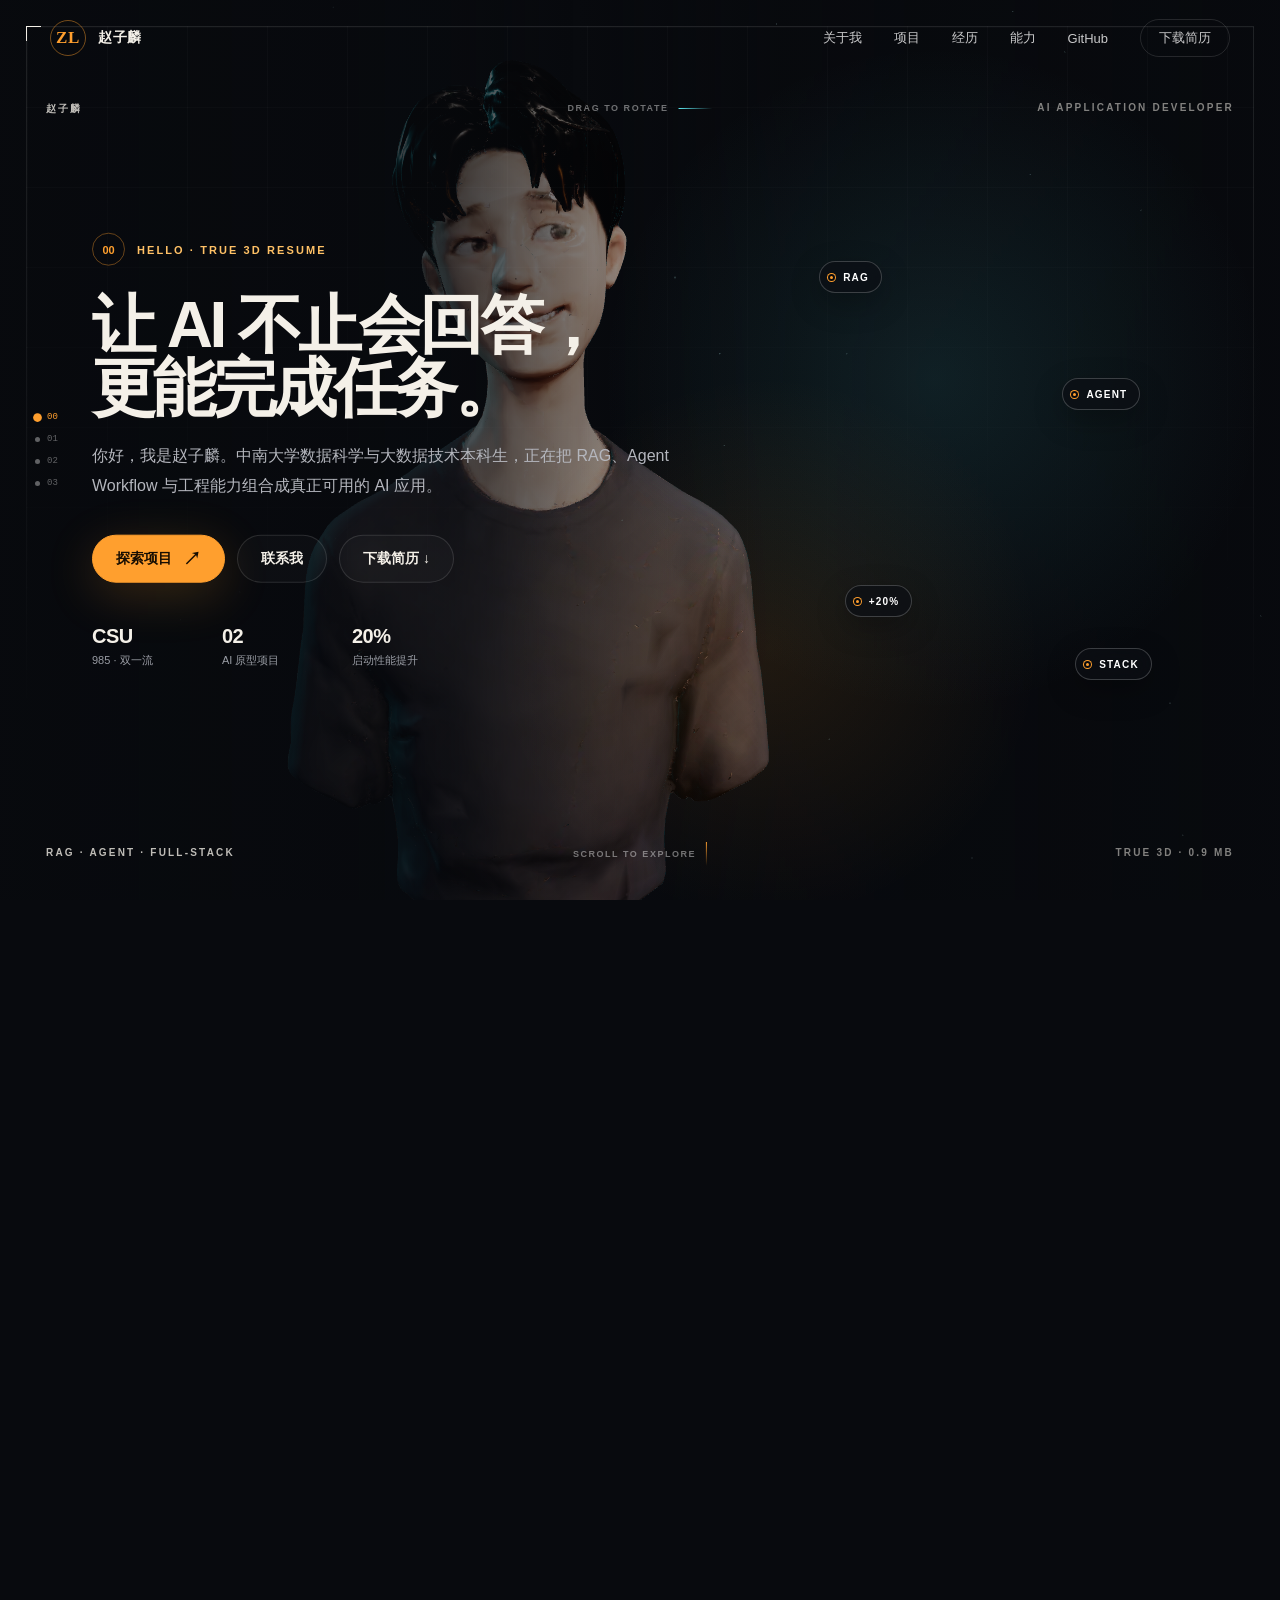
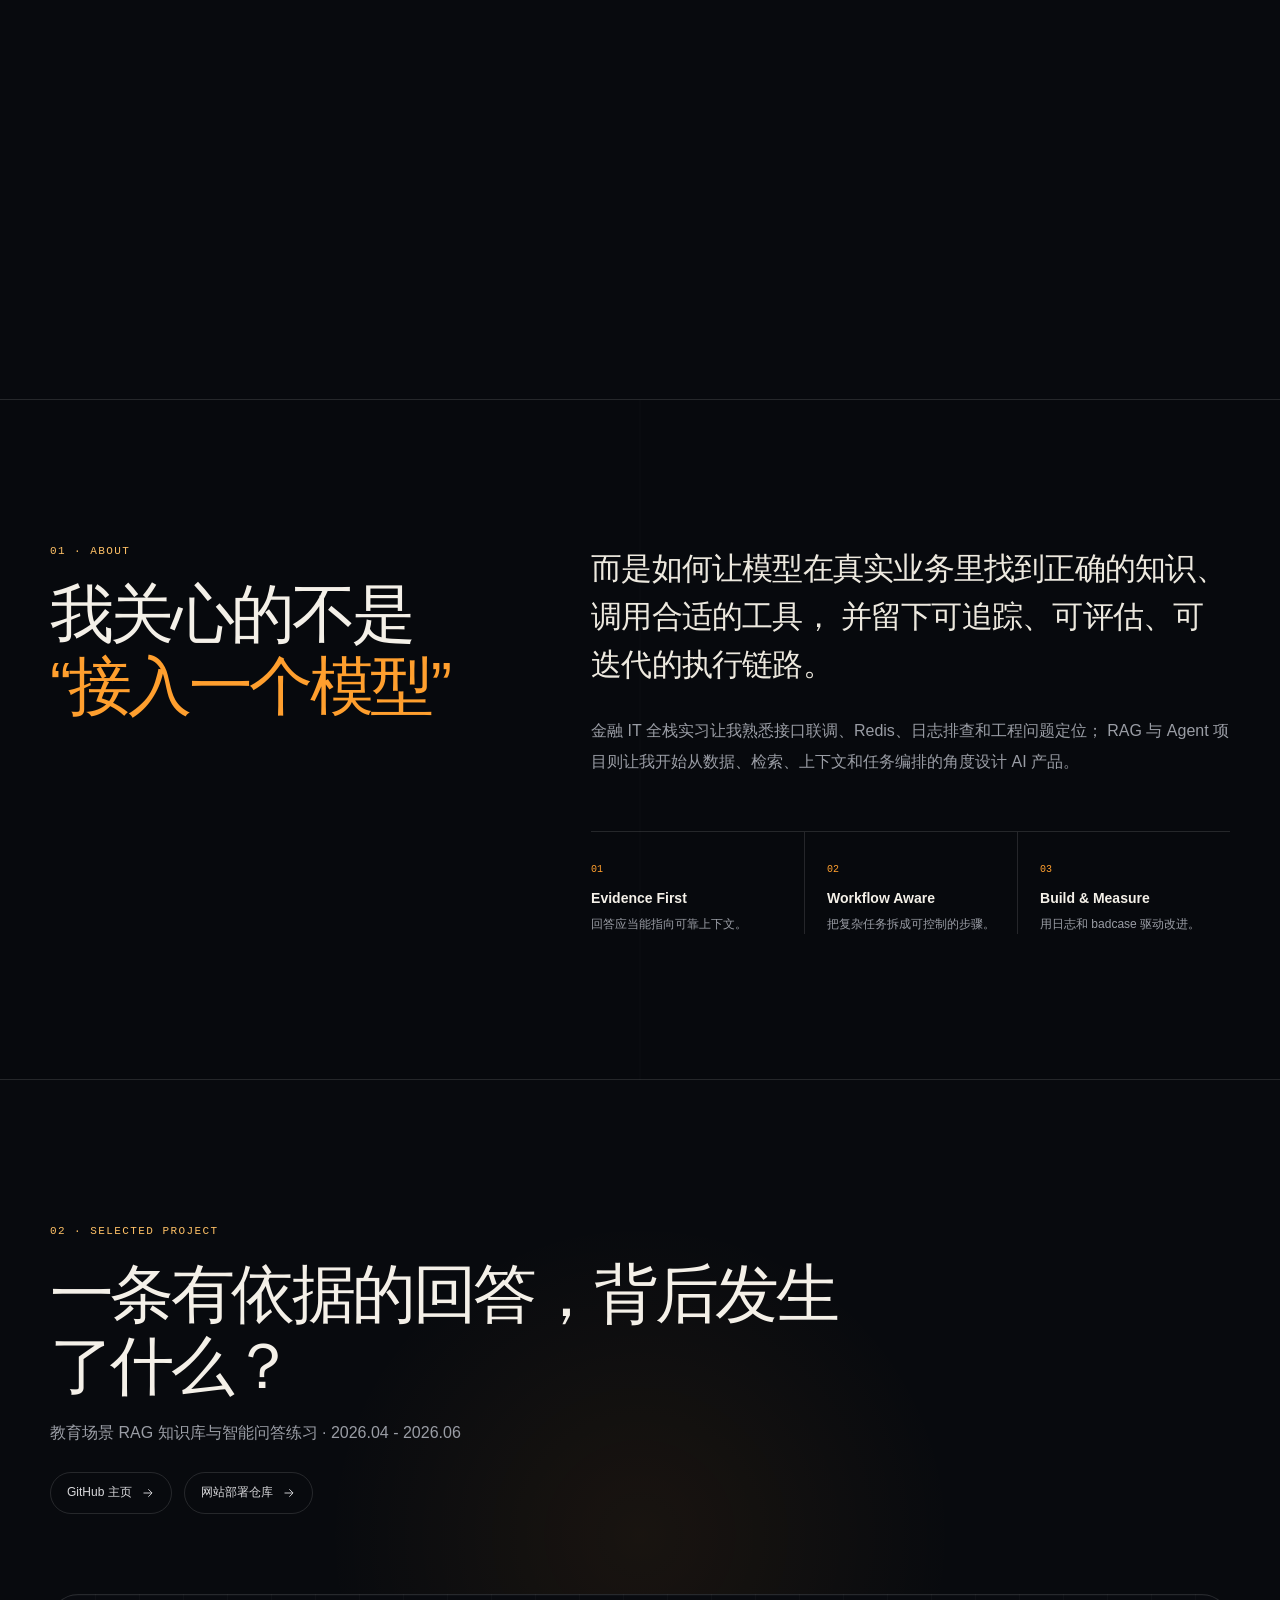
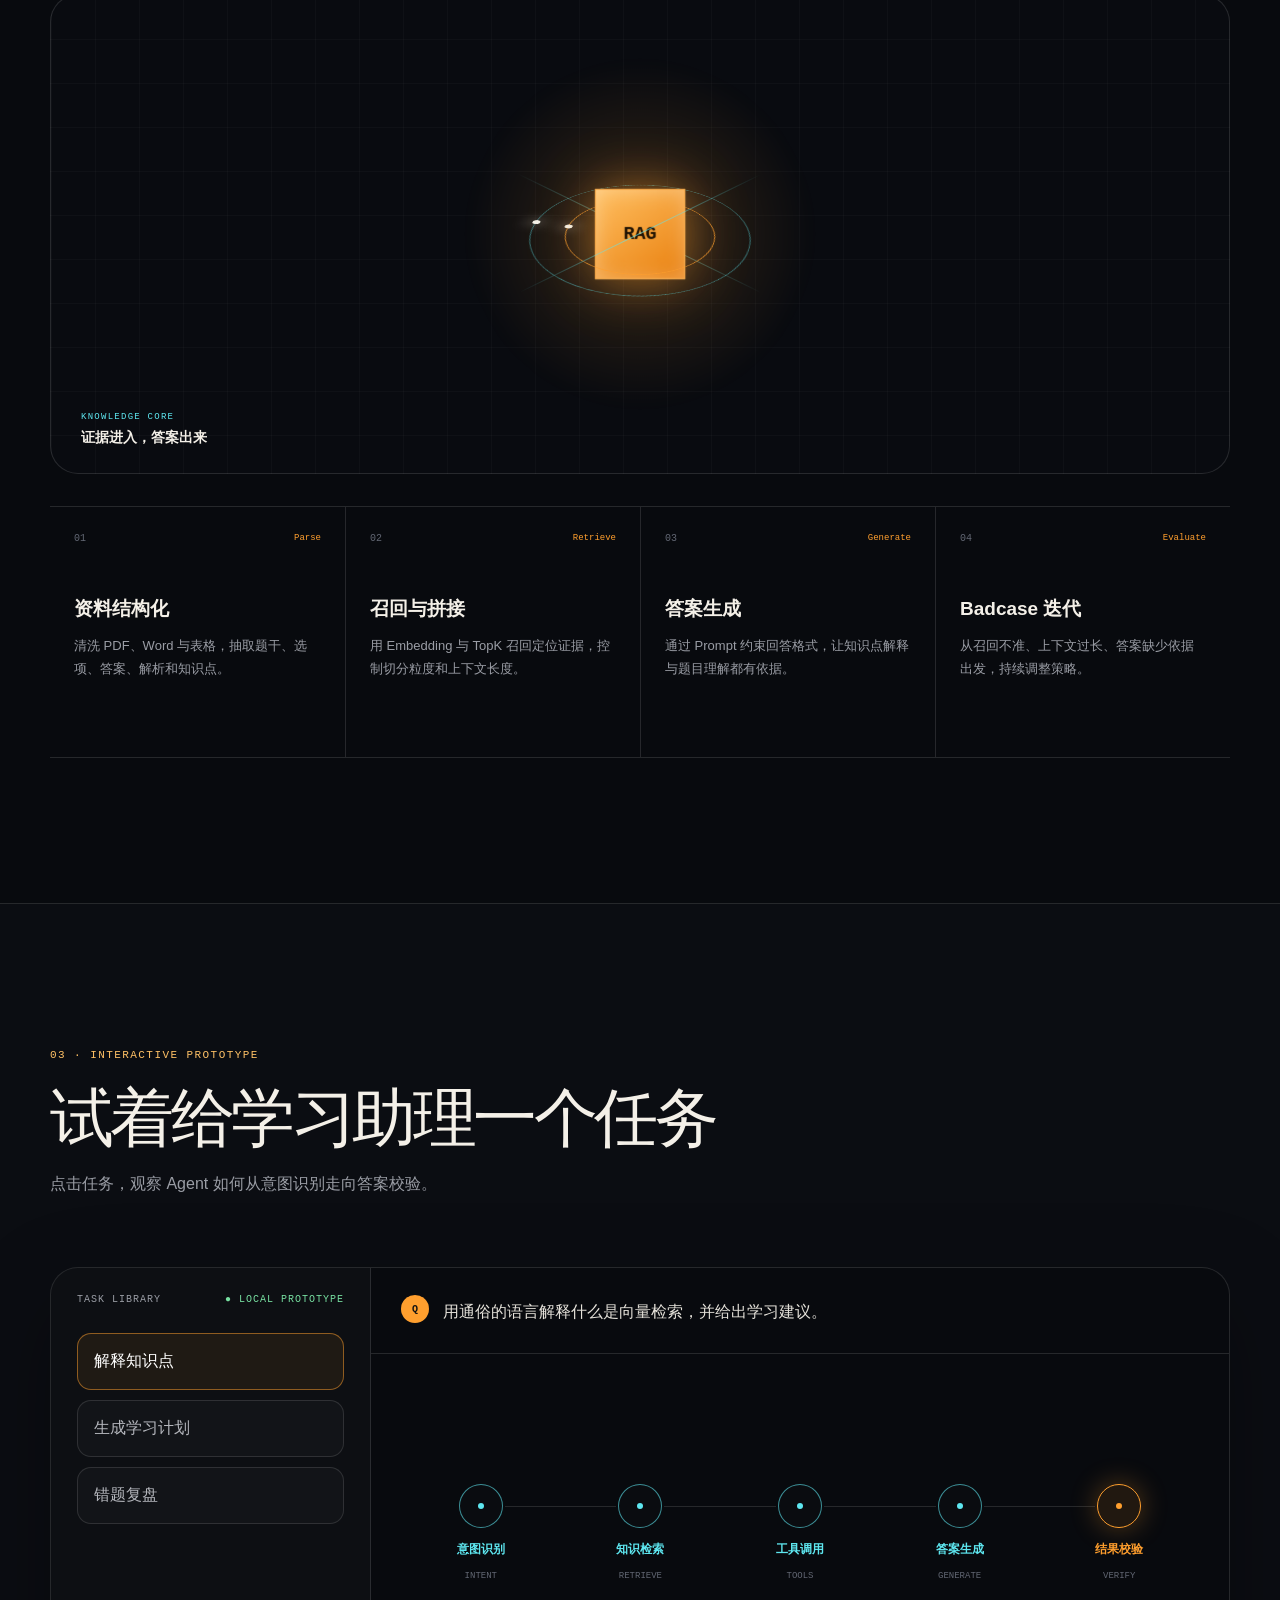
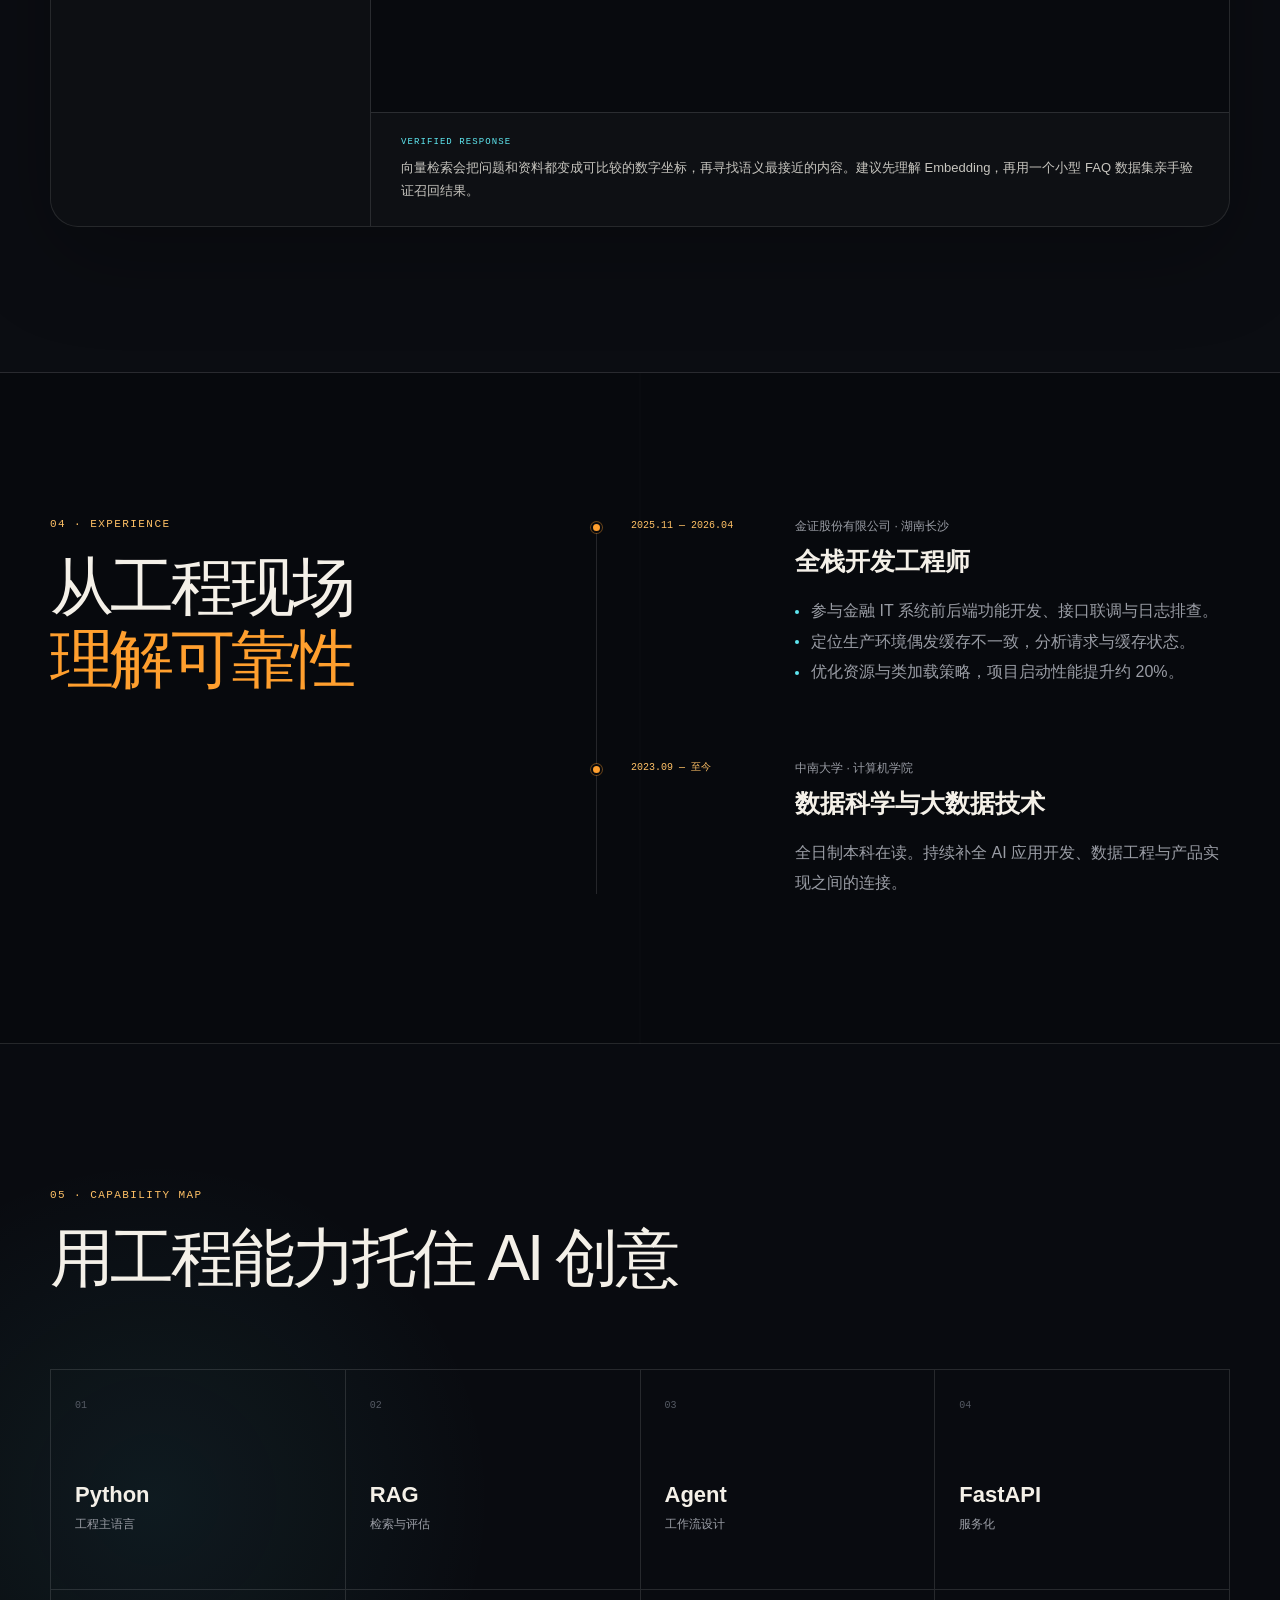
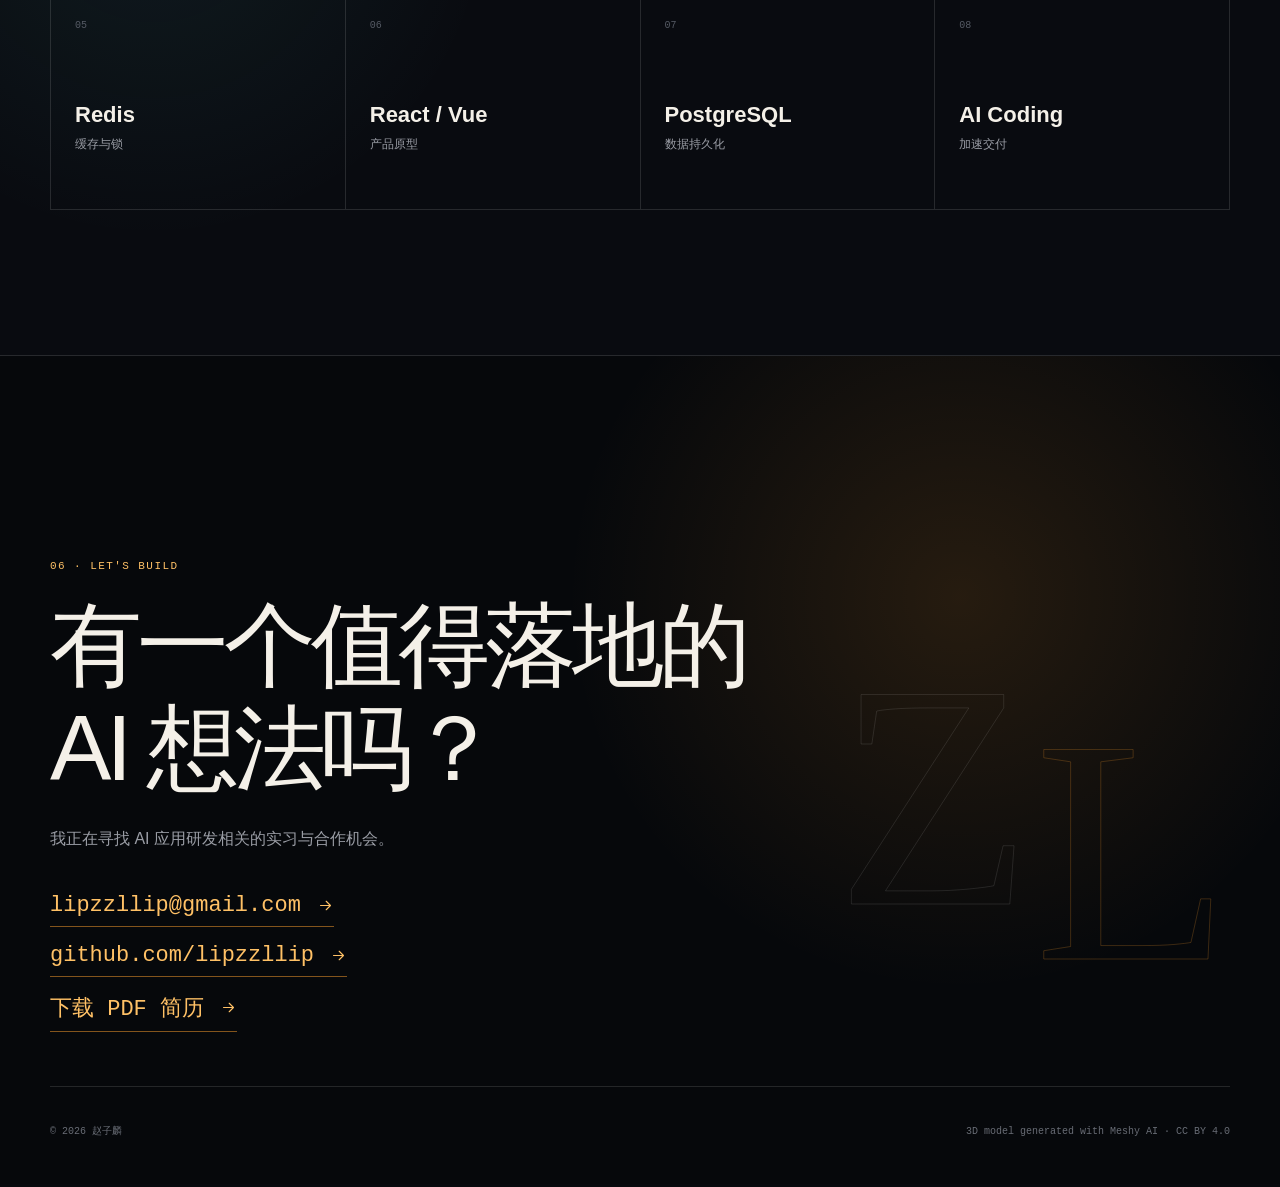
==== index.html @ 31f99eec "publish resume download and GitHub links" ====
<!DOCTYPE html><html lang="zh-CN"><head><meta charSet="utf-8"/><meta name="viewport" content="width=device-width, initial-scale=1"/><link rel="stylesheet" href="/_next/static/chunks/3qntpvzfeml6m.css" data-precedence="next"/><link rel="preload" as="script" fetchPriority="low" href="/_next/static/chunks/311qtovt98m4l.js"/><script src="/_next/static/chunks/2ufyidwy7nl-s.js" async=""></script><script src="/_next/static/chunks/0n3r4i6mkjvbb.js" async=""></script><script src="/_next/static/chunks/turbopack-0traju92c2ztt.js" async=""></script><script src="/_next/static/chunks/44rmzwx08scfc.js" async=""></script><script src="/_next/static/chunks/2u-8f52lr-_t3.js" async=""></script><meta name="theme-color" content="#07090d"/><title>赵子麟 | AI 应用研发工程师</title><meta name="description" content="赵子麟的交互式个人作品集：RAG 知识库、AI 学习助理 Agent 与金融 IT 工程实践。"/><meta name="keywords" content="赵子麟,AI应用研发,RAG,Agent,Python,中南大学"/><meta property="og:title" content="赵子麟 | AI 应用研发工程师"/><meta property="og:description" content="把数据、检索与工具调用，组合成真正可用的 AI 应用。"/><meta property="og:locale" content="zh_CN"/><meta property="og:type" content="website"/><meta name="twitter:card" content="summary"/><meta name="twitter:title" content="赵子麟 | AI 应用研发工程师"/><meta name="twitter:description" content="把数据、检索与工具调用，组合成真正可用的 AI 应用。"/><link rel="icon" href="/icon.svg?icon.3p_a0u0w0ihqd.svg" sizes="any" type="image/svg+xml"/><script src="/_next/static/chunks/0cz1d0mv5g_q7.js" noModule=""></script></head><body><div hidden=""><!--$--><!--/$--></div><main><div class="scroll-progress" style="transform:scaleX(0)" aria-hidden="true"></div><nav class="nav "><div class="nav__inner content-shell"><a class="brand" href="#home"><span class="brand__mark">ZL</span><span>赵子麟</span></a><button class="menu-button" type="button" aria-label="打开导航" aria-expanded="false"><span></span></button><div class="nav__links "><a href="#about">关于我</a><a href="#projects">项目</a><a href="#experience">经历</a><a href="#skills">能力</a><a href="https://github.com/lipzzllip" rel="noreferrer" target="_blank">GitHub</a><a class="nav__contact" href="/resume/zilin-zhao-ai-application-resume.pdf" download="赵子麟-AI应用研发简历.pdf">下载简历</a></div></div></nav><section class="v2-story" id="home"><div class="v2-stage "><div class="v2-canvas" aria-hidden="true"></div><div class="v2-stage__wash"></div><div class="v2-stage__grid" aria-hidden="true"></div><div class="v2-loader " role="status" aria-live="polite"><div class="v2-loader__mark"><span>ZL</span></div><strong>正在加载 3D PROFILE · 0%</strong><div class="v2-loader__bar"><span style="transform:scaleX(0)"></span></div></div><div class="v2-meta v2-meta--top"><span>赵子麟</span><span>AI APPLICATION DEVELOPER</span></div><div class="v2-meta v2-meta--bottom"><span>RAG · AGENT · FULL-STACK</span><span>TRUE 3D · 0.9 MB</span></div><div class="v2-content content-shell"><article class="v2-chapter v2-chapter--left v2-chapter--active" aria-hidden="false"><div class="v2-chapter__kicker"><span>00</span>HELLO · TRUE 3D RESUME</div><h1>让 AI 不止会回答，更能完成任务。</h1><p>你好，我是赵子麟。中南大学数据科学与大数据技术本科生，正在把 RAG、Agent Workflow 与工程能力组合成真正可用的 AI 应用。</p><div class="v2-chapter__actions"><a class="button button--primary" href="#projects">探索项目<span aria-hidden="true">↗</span></a><a class="button button--ghost" href="mailto:lipzzllip@gmail.com">联系我</a><a class="button button--ghost" href="/resume/zilin-zhao-ai-application-resume.pdf" download="赵子麟-AI应用研发简历.pdf">下载简历 ↓</a></div><div class="v2-facts"><span><strong>CSU</strong>985 · 双一流</span><span><strong>02</strong>AI 原型项目</span><span><strong>20%</strong>启动性能提升</span></div></article><article class="v2-chapter v2-chapter--left " aria-hidden="true"><div class="v2-chapter__kicker"><span>01</span>ABOUT · EVIDENCE FIRST</div><h1>我关心的不只是“接入一个模型”。</h1><p>更关心知识从哪里来、工具如何调用，以及每一步能否被追踪、评估和持续迭代。</p><div class="v2-chapter__actions"><a class="button button--primary" href="#about">了解我的方法<span aria-hidden="true">↗</span></a></div></article><article class="v2-chapter v2-chapter--right " aria-hidden="true"><div class="v2-chapter__kicker"><span>02</span>PROJECT · RAG × EDUCATION</div><h1>让每一条回答，都能找到依据。</h1><p>从 PDF、Word 与表格结构化开始，完成 Embedding 召回、上下文拼接、受约束生成与 Badcase 迭代。</p><div class="v2-chapter__actions"><a class="button button--primary" href="#projects">查看 RAG 项目<span aria-hidden="true">↗</span></a></div></article><article class="v2-chapter v2-chapter--right " aria-hidden="true"><div class="v2-chapter__kicker"><span>03</span>ENGINEERING · BUILD &amp; MEASURE</div><h1>创意最终要落到可靠的工程里。</h1><p>金融 IT 全栈实践、接口联调、Redis、日志排查与性能优化，让我习惯用结果验证方案。</p><div class="v2-chapter__actions"><a class="button button--primary" href="#experience">查看经历与能力<span aria-hidden="true">↗</span></a></div></article></div><div class="v2-hotspots " aria-label="3D 能力热点"><button class="v2-hotspot v2-hotspot--rag" type="button"><span></span>RAG</button><button class="v2-hotspot v2-hotspot--agent" type="button"><span></span>AGENT</button><button class="v2-hotspot v2-hotspot--impact" type="button"><span></span>+20%</button><button class="v2-hotspot v2-hotspot--stack" type="button"><span></span>STACK</button></div><aside class="v2-hotspot-card " aria-live="polite"></aside><nav class="v2-dots" aria-label="3D 简历章节"><button class="v2-dot--active" type="button" aria-label="前往章节 1：HELLO · TRUE 3D RESUME" aria-current="step"><span></span>00</button><button class="" type="button" aria-label="前往章节 2：ABOUT · EVIDENCE FIRST"><span></span>01</button><button class="" type="button" aria-label="前往章节 3：PROJECT · RAG × EDUCATION"><span></span>02</button><button class="" type="button" aria-label="前往章节 4：ENGINEERING · BUILD &amp; MEASURE"><span></span>03</button></nav><div class="v2-gesture" aria-hidden="true"><span>DRAG TO ROTATE</span><i></i></div><button class="v2-scroll-next" type="button"><span>SCROLL TO EXPLORE</span><i></i></button></div></section><section class="section about" id="about"><div class="content-shell two-column"><div class="reveal  section-heading" style="transition-delay:0ms"><div class="section-kicker">01 · ABOUT</div><h2>我关心的不是<br/><span>“接入一个模型”</span></h2></div><div class="reveal  about__body" style="transition-delay:120ms"><p class="lead">而是如何让模型在真实业务里找到正确的知识、调用合适的工具， 并留下可追踪、可评估、可迭代的执行链路。</p><p>金融 IT 全栈实习让我熟悉接口联调、Redis、日志排查和工程问题定位； RAG 与 Agent 项目则让我开始从数据、检索、上下文和任务编排的角度设计 AI 产品。</p><div class="principles"><div><span>01</span><strong>Evidence First</strong><p>回答应当能指向可靠上下文。</p></div><div><span>02</span><strong>Workflow Aware</strong><p>把复杂任务拆成可控制的步骤。</p></div><div><span>03</span><strong>Build &amp; Measure</strong><p>用日志和 badcase 驱动改进。</p></div></div></div></div></section><section class="section projects" id="projects"><div class="content-shell"><div class="reveal  projects__heading" style="transition-delay:0ms"><div class="section-kicker">02 · SELECTED PROJECT</div><h2>一条有依据的回答，背后发生了什么？</h2><p>教育场景 RAG 知识库与智能问答练习 · 2026.04 - 2026.06</p><div class="projects__links" aria-label="GitHub 与项目仓库"><a href="https://github.com/lipzzllip" target="_blank" rel="noreferrer">GitHub 主页 <svg viewBox="0 0 24 24" aria-hidden="true"><path d="M5 12h13M13 6l6 6-6 6"></path></svg></a><a href="https://github.com/lipzzllip/lipzzllip.github.io" target="_blank" rel="noreferrer">网站部署仓库 <svg viewBox="0 0 24 24" aria-hidden="true"><path d="M5 12h13M13 6l6 6-6 6"></path></svg></a></div></div><div class="rag-stage"><div class="rag-stage__glow"></div><div class="rag-stage__core"><div class="core-orbit core-orbit--outer"></div><div class="core-orbit core-orbit--inner"></div><div class="core-cube"><span>RAG</span></div></div><div class="rag-stage__label"><span>KNOWLEDGE CORE</span><strong>证据进入，答案出来</strong></div></div><div class="rag-steps"><div class="reveal  rag-step" style="transition-delay:0ms"><div class="rag-step__top"><span>01</span><code>Parse</code></div><h3>资料结构化</h3><p>清洗 PDF、Word 与表格，抽取题干、选项、答案、解析和知识点。</p></div><div class="reveal  rag-step" style="transition-delay:90ms"><div class="rag-step__top"><span>02</span><code>Retrieve</code></div><h3>召回与拼接</h3><p>用 Embedding 与 TopK 召回定位证据，控制切分粒度和上下文长度。</p></div><div class="reveal  rag-step" style="transition-delay:180ms"><div class="rag-step__top"><span>03</span><code>Generate</code></div><h3>答案生成</h3><p>通过 Prompt 约束回答格式，让知识点解释与题目理解都有依据。</p></div><div class="reveal  rag-step" style="transition-delay:270ms"><div class="rag-step__top"><span>04</span><code>Evaluate</code></div><h3>Badcase 迭代</h3><p>从召回不准、上下文过长、答案缺少依据出发，持续调整策略。</p></div></div></div></section><section class="section agent-section" id="agent"><div class="content-shell"><div class="reveal  agent-section__heading" style="transition-delay:0ms"><div class="section-kicker">03 · INTERACTIVE PROTOTYPE</div><h2>试着给学习助理一个任务</h2><p>点击任务，观察 Agent 如何从意图识别走向答案校验。</p></div><div class="agent-demo"><div class="agent-demo__sidebar"><div class="agent-demo__label"><span>TASK LIBRARY</span><span>● LOCAL PROTOTYPE</span></div><button class="agent-demo__task agent-demo__task--active" type="button">解释知识点</button><button class="agent-demo__task " type="button">生成学习计划</button><button class="agent-demo__task " type="button">错题复盘</button></div><div class="agent-demo__content"><div class="agent-demo__query"><span>Q</span><p>用通俗的语言解释什么是向量检索，并给出学习建议。</p></div><div class="agent-demo__flow" aria-label="Agent 执行流程"><div class="flow-node "><div class="flow-node__orb"></div><strong>意图识别</strong><small>INTENT</small></div><div class="flow-node "><div class="flow-node__orb"></div><strong>知识检索</strong><small>RETRIEVE</small></div><div class="flow-node "><div class="flow-node__orb"></div><strong>工具调用</strong><small>TOOLS</small></div><div class="flow-node "><div class="flow-node__orb"></div><strong>答案生成</strong><small>GENERATE</small></div><div class="flow-node "><div class="flow-node__orb"></div><strong>结果校验</strong><small>VERIFY</small></div></div><div class="agent-demo__result" aria-live="polite"><span>PROCESSING</span><p>Agent 正在组合上下文、工具与约束，请稍候…</p></div></div></div></div></section><section class="section experience" id="experience"><div class="content-shell two-column"><div class="reveal  section-heading" style="transition-delay:0ms"><div class="section-kicker">04 · EXPERIENCE</div><h2>从工程现场<br/><span>理解可靠性</span></h2></div><div class="timeline"><div class="reveal  timeline__item" style="transition-delay:0ms"><div class="timeline__date">2025.11 — 2026.04</div><div class="timeline__dot"></div><div class="timeline__content"><div class="timeline__meta">金证股份有限公司 · 湖南长沙</div><h3>全栈开发工程师</h3><ul><li>参与金融 IT 系统前后端功能开发、接口联调与日志排查。</li><li>定位生产环境偶发缓存不一致，分析请求与缓存状态。</li><li>优化资源与类加载策略，项目启动性能提升约 20%。</li></ul></div></div><div class="reveal  timeline__item" style="transition-delay:120ms"><div class="timeline__date">2023.09 — 至今</div><div class="timeline__dot"></div><div class="timeline__content"><div class="timeline__meta">中南大学 · 计算机学院</div><h3>数据科学与大数据技术</h3><p>全日制本科在读。持续补全 AI 应用开发、数据工程与产品实现之间的连接。</p></div></div></div></div></section><section class="section skills" id="skills"><div class="content-shell"><div class="reveal  skills__heading" style="transition-delay:0ms"><div class="section-kicker">05 · CAPABILITY MAP</div><h2>用工程能力托住 AI 创意</h2></div><div class="skill-grid"><div class="reveal  skill-card" style="transition-delay:0ms"><span>01</span><h3>Python</h3><p>工程主语言</p><div class="skill-card__line"></div></div><div class="reveal  skill-card" style="transition-delay:70ms"><span>02</span><h3>RAG</h3><p>检索与评估</p><div class="skill-card__line"></div></div><div class="reveal  skill-card" style="transition-delay:140ms"><span>03</span><h3>Agent</h3><p>工作流设计</p><div class="skill-card__line"></div></div><div class="reveal  skill-card" style="transition-delay:210ms"><span>04</span><h3>FastAPI</h3><p>服务化</p><div class="skill-card__line"></div></div><div class="reveal  skill-card" style="transition-delay:0ms"><span>05</span><h3>Redis</h3><p>缓存与锁</p><div class="skill-card__line"></div></div><div class="reveal  skill-card" style="transition-delay:70ms"><span>06</span><h3>React / Vue</h3><p>产品原型</p><div class="skill-card__line"></div></div><div class="reveal  skill-card" style="transition-delay:140ms"><span>07</span><h3>PostgreSQL</h3><p>数据持久化</p><div class="skill-card__line"></div></div><div class="reveal  skill-card" style="transition-delay:210ms"><span>08</span><h3>AI Coding</h3><p>加速交付</p><div class="skill-card__line"></div></div></div></div></section><section class="contact" id="contact"><div class="contact__glow"></div><div class="content-shell contact__inner"><div class="reveal  " style="transition-delay:0ms"><div class="section-kicker">06 · LET&#x27;S BUILD</div><h2>有一个值得落地的<br/>AI 想法吗？</h2><p>我正在寻找 AI 应用研发相关的实习与合作机会。</p><div class="contact__links"><a class="contact__mail" href="mailto:lipzzllip@gmail.com">lipzzllip@gmail.com<svg viewBox="0 0 24 24" aria-hidden="true"><path d="M5 12h13M13 6l6 6-6 6"></path></svg></a><a class="contact__mail" href="https://github.com/lipzzllip" target="_blank" rel="noreferrer">github.com/lipzzllip<svg viewBox="0 0 24 24" aria-hidden="true"><path d="M5 12h13M13 6l6 6-6 6"></path></svg></a><a class="contact__mail" href="/resume/zilin-zhao-ai-application-resume.pdf" download="赵子麟-AI应用研发简历.pdf">下载 PDF 简历<svg viewBox="0 0 24 24" aria-hidden="true"><path d="M5 12h13M13 6l6 6-6 6"></path></svg></a></div></div><div class="contact__mark" aria-hidden="true"><span>Z</span><span>L</span></div></div><footer class="content-shell footer"><span>© 2026 赵子麟</span><span>3D model generated with Meshy AI · CC BY 4.0</span></footer></section></main><!--$--><!--/$--><script src="/_next/static/chunks/311qtovt98m4l.js" id="_R_" async=""></script><script>(self.__next_f=self.__next_f||[]).push([0])</script><script>self.__next_f.push([1,"1:\"$Sreact.fragment\"\n2:I[86197,[\"/_next/static/chunks/44rmzwx08scfc.js\"],\"default\"]\n3:I[91240,[\"/_next/static/chunks/44rmzwx08scfc.js\"],\"default\"]\n4:I[52004,[\"/_next/static/chunks/44rmzwx08scfc.js\",\"/_next/static/chunks/2u-8f52lr-_t3.js\"],\"default\"]\n5:I[42724,[\"/_next/static/chunks/44rmzwx08scfc.js\",\"/_next/static/chunks/2u-8f52lr-_t3.js\"],\"default\"]\n6:I[36114,[\"/_next/static/chunks/44rmzwx08scfc.js\",\"/_next/static/chunks/2u-8f52lr-_t3.js\"],\"default\"]\n7:I[59095,[\"/_next/static/chunks/44rmzwx08scfc.js\",\"/_next/static/chunks/2u-8f52lr-_t3.js\"],\"default\"]\n13:I[34178,[\"/_next/static/chunks/44rmzwx08scfc.js\"],\"default\",1]\n:HL[\"/_next/static/chunks/3qntpvzfeml6m.css\",\"style\"]\n"])</script><script>self.__next_f.push([1,"0:{\"P\":null,\"c\":[\"\",\"\"],\"q\":\"\",\"i\":false,\"f\":[[[\"\",{\"children\":[\"__PAGE__\",{}]},\"$undefined\",\"$undefined\",16],[[\"$\",\"$1\",\"c\",{\"children\":[[[\"$\",\"link\",\"0\",{\"rel\":\"stylesheet\",\"href\":\"/_next/static/chunks/3qntpvzfeml6m.css\",\"precedence\":\"next\",\"crossOrigin\":\"$undefined\",\"nonce\":\"$undefined\"}],[\"$\",\"script\",\"script-0\",{\"src\":\"/_next/static/chunks/44rmzwx08scfc.js\",\"async\":true,\"nonce\":\"$undefined\"}]],[\"$\",\"html\",null,{\"lang\":\"zh-CN\",\"children\":[\"$\",\"body\",null,{\"children\":[\"$\",\"$L2\",null,{\"parallelRouterKey\":\"children\",\"error\":\"$undefined\",\"errorStyles\":\"$undefined\",\"errorScripts\":\"$undefined\",\"template\":[\"$\",\"$L3\",null,{}],\"templateStyles\":\"$undefined\",\"templateScripts\":\"$undefined\",\"notFound\":[[[\"$\",\"title\",null,{\"children\":\"404: This page could not be found.\"}],[\"$\",\"div\",null,{\"style\":{\"fontFamily\":\"system-ui,\\\"Segoe UI\\\",Roboto,Helvetica,Arial,sans-serif,\\\"Apple Color Emoji\\\",\\\"Segoe UI Emoji\\\"\",\"height\":\"100vh\",\"textAlign\":\"center\",\"display\":\"flex\",\"flexDirection\":\"column\",\"alignItems\":\"center\",\"justifyContent\":\"center\"},\"children\":[\"$\",\"div\",null,{\"children\":[[\"$\",\"style\",null,{\"dangerouslySetInnerHTML\":{\"__html\":\"body{color:#000;background:#fff;margin:0}.next-error-h1{border-right:1px solid rgba(0,0,0,.3)}@media (prefers-color-scheme:dark){body{color:#fff;background:#000}.next-error-h1{border-right:1px solid rgba(255,255,255,.3)}}\"}}],[\"$\",\"h1\",null,{\"className\":\"next-error-h1\",\"style\":{\"display\":\"inline-block\",\"margin\":\"0 20px 0 0\",\"padding\":\"0 23px 0 0\",\"fontSize\":24,\"fontWeight\":500,\"verticalAlign\":\"top\",\"lineHeight\":\"49px\"},\"children\":404}],[\"$\",\"div\",null,{\"style\":{\"display\":\"inline-block\"},\"children\":[\"$\",\"h2\",null,{\"style\":{\"fontSize\":14,\"fontWeight\":400,\"lineHeight\":\"49px\",\"margin\":0},\"children\":\"This page could not be found.\"}]}]]}]}]],[]],\"forbidden\":\"$undefined\",\"unauthorized\":\"$undefined\"}]}]}]]}],{\"children\":[[\"$\",\"$1\",\"c\",{\"children\":[[\"$\",\"main\",null,{\"children\":[[\"$\",\"$L4\",null,{}],[\"$\",\"$L5\",null,{}],[\"$\",\"$L6\",null,{}],[\"$\",\"section\",null,{\"className\":\"section about\",\"id\":\"about\",\"children\":[\"$\",\"div\",null,{\"className\":\"content-shell two-column\",\"children\":[[\"$\",\"$L7\",null,{\"className\":\"section-heading\",\"children\":[[\"$\",\"div\",null,{\"className\":\"section-kicker\",\"children\":\"01 · ABOUT\"}],[\"$\",\"h2\",null,{\"children\":[\"我关心的不是\",[\"$\",\"br\",null,{}],[\"$\",\"span\",null,{\"children\":\"“接入一个模型”\"}]]}]]}],[\"$\",\"$L7\",null,{\"className\":\"about__body\",\"delay\":120,\"children\":[[\"$\",\"p\",null,{\"className\":\"lead\",\"children\":\"而是如何让模型在真实业务里找到正确的知识、调用合适的工具， 并留下可追踪、可评估、可迭代的执行链路。\"}],[\"$\",\"p\",null,{\"children\":\"金融 IT 全栈实习让我熟悉接口联调、Redis、日志排查和工程问题定位； RAG 与 Agent 项目则让我开始从数据、检索、上下文和任务编排的角度设计 AI 产品。\"}],[\"$\",\"div\",null,{\"className\":\"principles\",\"children\":[[\"$\",\"div\",null,{\"children\":[[\"$\",\"span\",null,{\"children\":\"01\"}],[\"$\",\"strong\",null,{\"children\":\"Evidence First\"}],[\"$\",\"p\",null,{\"children\":\"回答应当能指向可靠上下文。\"}]]}],[\"$\",\"div\",null,{\"children\":[[\"$\",\"span\",null,{\"children\":\"02\"}],[\"$\",\"strong\",null,{\"children\":\"Workflow Aware\"}],[\"$\",\"p\",null,{\"children\":\"把复杂任务拆成可控制的步骤。\"}]]}],[\"$\",\"div\",null,{\"children\":[[\"$\",\"span\",null,{\"children\":\"03\"}],[\"$\",\"strong\",null,{\"children\":\"Build \u0026 Measure\"}],[\"$\",\"p\",null,{\"children\":\"用日志和 badcase 驱动改进。\"}]]}]]}]]}]]}]}],[\"$\",\"section\",null,{\"className\":\"section projects\",\"id\":\"projects\",\"children\":[\"$\",\"div\",null,{\"className\":\"content-shell\",\"children\":[[\"$\",\"$L7\",null,{\"className\":\"projects__heading\",\"children\":[[\"$\",\"div\",null,{\"className\":\"section-kicker\",\"children\":\"02 · SELECTED PROJECT\"}],[\"$\",\"h2\",null,{\"children\":\"一条有依据的回答，背后发生了什么？\"}],[\"$\",\"p\",null,{\"children\":\"教育场景 RAG 知识库与智能问答练习 · 2026.04 - 2026.06\"}],[\"$\",\"div\",null,{\"className\":\"projects__links\",\"aria-label\":\"GitHub 与项目仓库\",\"children\":[[\"$\",\"a\",null,{\"href\":\"https://github.com/lipzzllip\",\"target\":\"_blank\",\"rel\":\"noreferrer\",\"children\":[\"GitHub 主页 \",[\"$\",\"svg\",null,{\"viewBox\":\"0 0 24 24\",\"aria-hidden\":\"true\",\"children\":[\"$\",\"path\",null,{\"d\":\"M5 12h13M13 6l6 6-6 6\"}]}]]}],[\"$\",\"a\",null,{\"href\":\"https://github.com/lipzzllip/lipzzllip.github.io\",\"target\":\"_blank\",\"rel\":\"noreferrer\",\"children\":[\"网站部署仓库 \",[\"$\",\"svg\",null,{\"viewBox\":\"0 0 24 24\",\"aria-hidden\":\"true\",\"children\":[\"$\",\"path\",null,{\"d\":\"M5 12h13M13 6l6 6-6 6\"}]}]]}]]}]]}],[\"$\",\"div\",null,{\"className\":\"rag-stage\",\"children\":[[\"$\",\"div\",null,{\"className\":\"rag-stage__glow\"}],[\"$\",\"div\",null,{\"className\":\"rag-stage__core\",\"children\":[[\"$\",\"div\",null,{\"className\":\"core-orbit core-orbit--outer\"}],[\"$\",\"div\",null,{\"className\":\"core-orbit core-orbit--inner\"}],[\"$\",\"div\",null,{\"className\":\"core-cube\",\"children\":[\"$\",\"span\",null,{\"children\":\"RAG\"}]}]]}],[\"$\",\"div\",null,{\"className\":\"rag-stage__label\",\"children\":[[\"$\",\"span\",null,{\"children\":\"KNOWLEDGE CORE\"}],[\"$\",\"strong\",null,{\"children\":\"证据进入，答案出来\"}]]}]]}],[\"$\",\"div\",null,{\"className\":\"rag-steps\",\"children\":[[\"$\",\"$L7\",\"01\",{\"className\":\"rag-step\",\"delay\":0,\"children\":[[\"$\",\"div\",null,{\"className\":\"rag-step__top\",\"children\":[[\"$\",\"span\",null,{\"children\":\"01\"}],[\"$\",\"code\",null,{\"children\":\"Parse\"}]]}],[\"$\",\"h3\",null,{\"children\":\"资料结构化\"}],\"$L8\"]}],\"$L9\",\"$La\",\"$Lb\"]}]]}]}],\"$Lc\",\"$Ld\",\"$Le\",\"$Lf\"]}],[\"$L10\"],\"$L11\"]}],{},null,false,null]},null,false,null],\"$L12\",false]],\"m\":\"$undefined\",\"G\":[\"$13\",[\"$L14\"]],\"S\":true,\"h\":null,\"s\":\"$undefined\",\"l\":\"$undefined\",\"p\":\"$undefined\",\"d\":\"$undefined\",\"b\":\"_skQFPdX2tfPlPCd0Z7IL\"}\n"])</script><script>self.__next_f.push([1,"15:I[34551,[\"/_next/static/chunks/44rmzwx08scfc.js\",\"/_next/static/chunks/2u-8f52lr-_t3.js\"],\"default\"]\n16:I[9678,[\"/_next/static/chunks/44rmzwx08scfc.js\"],\"OutletBoundary\"]\n17:\"$Sreact.suspense\"\n19:I[9678,[\"/_next/static/chunks/44rmzwx08scfc.js\"],\"ViewportBoundary\"]\n1b:I[9678,[\"/_next/static/chunks/44rmzwx08scfc.js\"],\"MetadataBoundary\"]\n8:[\"$\",\"p\",null,{\"children\":\"清洗 PDF、Word 与表格，抽取题干、选项、答案、解析和知识点。\"}]\n9:[\"$\",\"$L7\",\"02\",{\"className\":\"rag-step\",\"delay\":90,\"children\":[[\"$\",\"div\",null,{\"className\":\"rag-step__top\",\"children\":[[\"$\",\"span\",null,{\"children\":\"02\"}],[\"$\",\"code\",null,{\"children\":\"Retrieve\"}]]}],[\"$\",\"h3\",null,{\"children\":\"召回与拼接\"}],[\"$\",\"p\",null,{\"children\":\"用 Embedding 与 TopK 召回定位证据，控制切分粒度和上下文长度。\"}]]}]\na:[\"$\",\"$L7\",\"03\",{\"className\":\"rag-step\",\"delay\":180,\"children\":[[\"$\",\"div\",null,{\"className\":\"rag-step__top\",\"children\":[[\"$\",\"span\",null,{\"children\":\"03\"}],[\"$\",\"code\",null,{\"children\":\"Generate\"}]]}],[\"$\",\"h3\",null,{\"children\":\"答案生成\"}],[\"$\",\"p\",null,{\"children\":\"通过 Prompt 约束回答格式，让知识点解释与题目理解都有依据。\"}]]}]\nb:[\"$\",\"$L7\",\"04\",{\"className\":\"rag-step\",\"delay\":270,\"children\":[[\"$\",\"div\",null,{\"className\":\"rag-step__top\",\"children\":[[\"$\",\"span\",null,{\"children\":\"04\"}],[\"$\",\"code\",null,{\"children\":\"Evaluate\"}]]}],[\"$\",\"h3\",null,{\"children\":\"Badcase 迭代\"}],[\"$\",\"p\",null,{\"children\":\"从召回不准、上下文过长、答案缺少依据出发，持续调整策略。\"}]]}]\nc:[\"$\",\"section\",null,{\"className\":\"section agent-section\",\"id\":\"agent\",\"children\":[\"$\",\"div\",null,{\"className\":\"content-shell\",\"children\":[[\"$\",\"$L7\",null,{\"className\":\"agent-section__heading\",\"children\":[[\"$\",\"div\",null,{\"className\":\"section-kicker\",\"children\":\"03 · INTERACTIVE PROTOTYPE\"}],[\"$\",\"h2\",null,{\"children\":\"试着给学习助理一个任务\"}],[\"$\",\"p\",null,{\"children\":\"点击任务，观察 Agent 如何从意图识别走向答案校验。\"}]]}],[\"$\",\"$L15\",null,{}]]}]}]\n"])</script><script>self.__next_f.push([1,"d:[\"$\",\"section\",null,{\"className\":\"section experience\",\"id\":\"experience\",\"children\":[\"$\",\"div\",null,{\"className\":\"content-shell two-column\",\"children\":[[\"$\",\"$L7\",null,{\"className\":\"section-heading\",\"children\":[[\"$\",\"div\",null,{\"className\":\"section-kicker\",\"children\":\"04 · EXPERIENCE\"}],[\"$\",\"h2\",null,{\"children\":[\"从工程现场\",[\"$\",\"br\",null,{}],[\"$\",\"span\",null,{\"children\":\"理解可靠性\"}]]}]]}],[\"$\",\"div\",null,{\"className\":\"timeline\",\"children\":[[\"$\",\"$L7\",null,{\"className\":\"timeline__item\",\"children\":[[\"$\",\"div\",null,{\"className\":\"timeline__date\",\"children\":\"2025.11 — 2026.04\"}],[\"$\",\"div\",null,{\"className\":\"timeline__dot\"}],[\"$\",\"div\",null,{\"className\":\"timeline__content\",\"children\":[[\"$\",\"div\",null,{\"className\":\"timeline__meta\",\"children\":\"金证股份有限公司 · 湖南长沙\"}],[\"$\",\"h3\",null,{\"children\":\"全栈开发工程师\"}],[\"$\",\"ul\",null,{\"children\":[[\"$\",\"li\",null,{\"children\":\"参与金融 IT 系统前后端功能开发、接口联调与日志排查。\"}],[\"$\",\"li\",null,{\"children\":\"定位生产环境偶发缓存不一致，分析请求与缓存状态。\"}],[\"$\",\"li\",null,{\"children\":\"优化资源与类加载策略，项目启动性能提升约 20%。\"}]]}]]}]]}],[\"$\",\"$L7\",null,{\"className\":\"timeline__item\",\"delay\":120,\"children\":[[\"$\",\"div\",null,{\"className\":\"timeline__date\",\"children\":\"2023.09 — 至今\"}],[\"$\",\"div\",null,{\"className\":\"timeline__dot\"}],[\"$\",\"div\",null,{\"className\":\"timeline__content\",\"children\":[[\"$\",\"div\",null,{\"className\":\"timeline__meta\",\"children\":\"中南大学 · 计算机学院\"}],[\"$\",\"h3\",null,{\"children\":\"数据科学与大数据技术\"}],[\"$\",\"p\",null,{\"children\":\"全日制本科在读。持续补全 AI 应用开发、数据工程与产品实现之间的连接。\"}]]}]]}]]}]]}]}]\n"])</script><script>self.__next_f.push([1,"e:[\"$\",\"section\",null,{\"className\":\"section skills\",\"id\":\"skills\",\"children\":[\"$\",\"div\",null,{\"className\":\"content-shell\",\"children\":[[\"$\",\"$L7\",null,{\"className\":\"skills__heading\",\"children\":[[\"$\",\"div\",null,{\"className\":\"section-kicker\",\"children\":\"05 · CAPABILITY MAP\"}],[\"$\",\"h2\",null,{\"children\":\"用工程能力托住 AI 创意\"}]]}],[\"$\",\"div\",null,{\"className\":\"skill-grid\",\"children\":[[\"$\",\"$L7\",\"Python\",{\"className\":\"skill-card\",\"delay\":0,\"children\":[[\"$\",\"span\",null,{\"children\":\"01\"}],[\"$\",\"h3\",null,{\"children\":\"Python\"}],[\"$\",\"p\",null,{\"children\":\"工程主语言\"}],[\"$\",\"div\",null,{\"className\":\"skill-card__line\"}]]}],[\"$\",\"$L7\",\"RAG\",{\"className\":\"skill-card\",\"delay\":70,\"children\":[[\"$\",\"span\",null,{\"children\":\"02\"}],[\"$\",\"h3\",null,{\"children\":\"RAG\"}],[\"$\",\"p\",null,{\"children\":\"检索与评估\"}],[\"$\",\"div\",null,{\"className\":\"skill-card__line\"}]]}],[\"$\",\"$L7\",\"Agent\",{\"className\":\"skill-card\",\"delay\":140,\"children\":[[\"$\",\"span\",null,{\"children\":\"03\"}],[\"$\",\"h3\",null,{\"children\":\"Agent\"}],[\"$\",\"p\",null,{\"children\":\"工作流设计\"}],[\"$\",\"div\",null,{\"className\":\"skill-card__line\"}]]}],[\"$\",\"$L7\",\"FastAPI\",{\"className\":\"skill-card\",\"delay\":210,\"children\":[[\"$\",\"span\",null,{\"children\":\"04\"}],[\"$\",\"h3\",null,{\"children\":\"FastAPI\"}],[\"$\",\"p\",null,{\"children\":\"服务化\"}],[\"$\",\"div\",null,{\"className\":\"skill-card__line\"}]]}],[\"$\",\"$L7\",\"Redis\",{\"className\":\"skill-card\",\"delay\":0,\"children\":[[\"$\",\"span\",null,{\"children\":\"05\"}],[\"$\",\"h3\",null,{\"children\":\"Redis\"}],[\"$\",\"p\",null,{\"children\":\"缓存与锁\"}],[\"$\",\"div\",null,{\"className\":\"skill-card__line\"}]]}],[\"$\",\"$L7\",\"React / Vue\",{\"className\":\"skill-card\",\"delay\":70,\"children\":[[\"$\",\"span\",null,{\"children\":\"06\"}],[\"$\",\"h3\",null,{\"children\":\"React / Vue\"}],[\"$\",\"p\",null,{\"children\":\"产品原型\"}],[\"$\",\"div\",null,{\"className\":\"skill-card__line\"}]]}],[\"$\",\"$L7\",\"PostgreSQL\",{\"className\":\"skill-card\",\"delay\":140,\"children\":[[\"$\",\"span\",null,{\"children\":\"07\"}],[\"$\",\"h3\",null,{\"children\":\"PostgreSQL\"}],[\"$\",\"p\",null,{\"children\":\"数据持久化\"}],[\"$\",\"div\",null,{\"className\":\"skill-card__line\"}]]}],[\"$\",\"$L7\",\"AI Coding\",{\"className\":\"skill-card\",\"delay\":210,\"children\":[[\"$\",\"span\",null,{\"children\":\"08\"}],[\"$\",\"h3\",null,{\"children\":\"AI Coding\"}],[\"$\",\"p\",null,{\"children\":\"加速交付\"}],[\"$\",\"div\",null,{\"className\":\"skill-card__line\"}]]}]]}]]}]}]\n"])</script><script>self.__next_f.push([1,"f:[\"$\",\"section\",null,{\"className\":\"contact\",\"id\":\"contact\",\"children\":[[\"$\",\"div\",null,{\"className\":\"contact__glow\"}],[\"$\",\"div\",null,{\"className\":\"content-shell contact__inner\",\"children\":[[\"$\",\"$L7\",null,{\"children\":[[\"$\",\"div\",null,{\"className\":\"section-kicker\",\"children\":\"06 · LET'S BUILD\"}],[\"$\",\"h2\",null,{\"children\":[\"有一个值得落地的\",[\"$\",\"br\",null,{}],\"AI 想法吗？\"]}],[\"$\",\"p\",null,{\"children\":\"我正在寻找 AI 应用研发相关的实习与合作机会。\"}],[\"$\",\"div\",null,{\"className\":\"contact__links\",\"children\":[[\"$\",\"a\",null,{\"className\":\"contact__mail\",\"href\":\"mailto:lipzzllip@gmail.com\",\"children\":[\"lipzzllip@gmail.com\",[\"$\",\"svg\",null,{\"viewBox\":\"0 0 24 24\",\"aria-hidden\":\"true\",\"children\":[\"$\",\"path\",null,{\"d\":\"M5 12h13M13 6l6 6-6 6\"}]}]]}],[\"$\",\"a\",null,{\"className\":\"contact__mail\",\"href\":\"https://github.com/lipzzllip\",\"target\":\"_blank\",\"rel\":\"noreferrer\",\"children\":[\"github.com/lipzzllip\",[\"$\",\"svg\",null,{\"viewBox\":\"0 0 24 24\",\"aria-hidden\":\"true\",\"children\":[\"$\",\"path\",null,{\"d\":\"M5 12h13M13 6l6 6-6 6\"}]}]]}],[\"$\",\"a\",null,{\"className\":\"contact__mail\",\"href\":\"/resume/zilin-zhao-ai-application-resume.pdf\",\"download\":\"赵子麟-AI应用研发简历.pdf\",\"children\":[\"下载 PDF 简历\",[\"$\",\"svg\",null,{\"viewBox\":\"0 0 24 24\",\"aria-hidden\":\"true\",\"children\":[\"$\",\"path\",null,{\"d\":\"M5 12h13M13 6l6 6-6 6\"}]}]]}]]}]]}],[\"$\",\"div\",null,{\"className\":\"contact__mark\",\"aria-hidden\":\"true\",\"children\":[[\"$\",\"span\",null,{\"children\":\"Z\"}],[\"$\",\"span\",null,{\"children\":\"L\"}]]}]]}],[\"$\",\"footer\",null,{\"className\":\"content-shell footer\",\"children\":[[\"$\",\"span\",null,{\"children\":\"© 2026 赵子麟\"}],[\"$\",\"span\",null,{\"children\":\"3D model generated with Meshy AI · CC BY 4.0\"}]]}]]}]\n"])</script><script>self.__next_f.push([1,"10:[\"$\",\"script\",\"script-0\",{\"src\":\"/_next/static/chunks/2u-8f52lr-_t3.js\",\"async\":true,\"nonce\":\"$undefined\"}]\n11:[\"$\",\"$L16\",null,{\"children\":[\"$\",\"$17\",null,{\"name\":\"Next.MetadataOutlet\",\"children\":\"$@18\"}]}]\n12:[\"$\",\"$1\",\"h\",{\"children\":[null,[\"$\",\"$L19\",null,{\"children\":\"$L1a\"}],[\"$\",\"div\",null,{\"hidden\":true,\"children\":[\"$\",\"$L1b\",null,{\"children\":[\"$\",\"$17\",null,{\"name\":\"Next.Metadata\",\"children\":\"$L1c\"}]}]}],null]}]\n14:[\"$\",\"link\",\"0\",{\"rel\":\"stylesheet\",\"href\":\"/_next/static/chunks/3qntpvzfeml6m.css\",\"precedence\":\"next\",\"crossOrigin\":\"$undefined\",\"nonce\":\"$undefined\"}]\n"])</script><script>self.__next_f.push([1,"1a:[[\"$\",\"meta\",\"0\",{\"charSet\":\"utf-8\"}],[\"$\",\"meta\",\"1\",{\"name\":\"viewport\",\"content\":\"width=device-width, initial-scale=1\"}],[\"$\",\"meta\",\"2\",{\"name\":\"theme-color\",\"content\":\"#07090d\"}]]\n"])</script><script>self.__next_f.push([1,"1d:I[85709,[\"/_next/static/chunks/44rmzwx08scfc.js\"],\"IconMark\"]\n18:null\n1c:[[\"$\",\"title\",\"0\",{\"children\":\"赵子麟 | AI 应用研发工程师\"}],[\"$\",\"meta\",\"1\",{\"name\":\"description\",\"content\":\"赵子麟的交互式个人作品集：RAG 知识库、AI 学习助理 Agent 与金融 IT 工程实践。\"}],[\"$\",\"meta\",\"2\",{\"name\":\"keywords\",\"content\":\"赵子麟,AI应用研发,RAG,Agent,Python,中南大学\"}],[\"$\",\"meta\",\"3\",{\"property\":\"og:title\",\"content\":\"赵子麟 | AI 应用研发工程师\"}],[\"$\",\"meta\",\"4\",{\"property\":\"og:description\",\"content\":\"把数据、检索与工具调用，组合成真正可用的 AI 应用。\"}],[\"$\",\"meta\",\"5\",{\"property\":\"og:locale\",\"content\":\"zh_CN\"}],[\"$\",\"meta\",\"6\",{\"property\":\"og:type\",\"content\":\"website\"}],[\"$\",\"meta\",\"7\",{\"name\":\"twitter:card\",\"content\":\"summary\"}],[\"$\",\"meta\",\"8\",{\"name\":\"twitter:title\",\"content\":\"赵子麟 | AI 应用研发工程师\"}],[\"$\",\"meta\",\"9\",{\"name\":\"twitter:description\",\"content\":\"把数据、检索与工具调用，组合成真正可用的 AI 应用。\"}],[\"$\",\"link\",\"10\",{\"rel\":\"icon\",\"href\":\"/icon.svg?icon.3p_a0u0w0ihqd.svg\",\"sizes\":\"any\",\"type\":\"image/svg+xml\"}],[\"$\",\"$L1d\",\"11\",{}]]\n"])</script></body></html>
---- _next/static/chunks/3qntpvzfeml6m.css ----
:root{--bg:#07090d;--bg-soft:#0c0f14;--panel:#ffffff0b;--panel-strong:#ffffff13;--text:#f4f0e8;--muted:#9a9da5;--line:#ffffff1f;--amber:#ff9f2e;--amber-soft:#ffc166;--cyan:#5ee7f0;--shell:min(1180px, calc(100vw - 48px))}*{box-sizing:border-box}html{scroll-behavior:smooth;background:var(--bg)}body{color:var(--text);background:radial-gradient(circle at 85% 5%, #2f6d7b1f, transparent 28%), var(--bg);-webkit-font-smoothing:antialiased;margin:0;font-family:Inter,SF Pro Display,Segoe UI,Microsoft YaHei,sans-serif;overflow-x:hidden}body::selection{color:#0a0b0f;background:var(--amber-soft)}a{color:inherit;text-decoration:none}button,input{font:inherit}svg{display:block}.content-shell{width:var(--shell);margin-inline:auto}.scroll-progress{z-index:100;transform-origin:0;background:linear-gradient(90deg, var(--amber), var(--cyan));pointer-events:none;width:100%;height:2px;position:fixed;top:0;left:0}.nav{z-index:80;width:100%;transition:background .3s,border .3s;position:fixed;top:0;left:0}.nav--scrolled{-webkit-backdrop-filter:blur(20px);backdrop-filter:blur(20px);background:#07090dc7;border-bottom:1px solid #ffffff14}.nav__inner{justify-content:space-between;align-items:center;height:76px;display:flex}.brand{letter-spacing:.04em;align-items:center;gap:12px;font-size:14px;font-weight:700;display:inline-flex}.brand__mark{width:36px;height:36px;color:var(--amber);border:1px solid #ff9f2e73;border-radius:50%;place-items:center;font-family:Georgia,serif;font-size:17px;display:grid}.nav__links{color:#c9c9ca;align-items:center;gap:32px;font-size:13px;display:flex}.nav__links a{padding-block:8px;transition:color .2s;position:relative}.nav__links a:after{transform-origin:100%;background:var(--amber);content:"";height:1px;transition:transform .25s;position:absolute;bottom:2px;left:0;right:0;transform:scaleX(0)}.nav__links a:hover{color:#fff}.nav__links a:hover:after{transform-origin:0;transform:scaleX(1)}.nav__contact{border:1px solid var(--line);border-radius:999px;align-items:center;min-height:38px;display:inline-flex;padding:0 18px!important}.nav__contact:after{display:none}.menu-button{border:1px solid var(--line);width:42px;height:42px;color:var(--text);background:#ffffff0a;border-radius:50%;justify-content:center;align-items:center;display:none}.menu-button span,.menu-button span:before,.menu-button span:after{content:"";background:currentColor;width:16px;height:1px;transition:transform .2s;display:block}.menu-button span{position:relative}.menu-button span:before{position:absolute;top:-5px}.menu-button span:after{position:absolute;top:5px}.hero{border-bottom:1px solid var(--line);min-height:100svh;position:relative;overflow:hidden}.hero:after{content:"";pointer-events:none;border:1px solid #ffffff0a;border-radius:50%;width:75vw;height:75vw;position:absolute;bottom:-35vw;right:-15vw}.hero-canvas{z-index:0;opacity:.75;width:100%;height:100%;position:absolute;inset:0}.hero__grid{z-index:2;grid-template-columns:minmax(0,1.02fr) minmax(380px,.98fr);align-items:center;min-height:100svh;padding-top:86px;display:grid;position:relative}.hero__copy{z-index:4;padding:72px 0 110px;position:relative}.eyebrow,.section-kicker{color:var(--amber-soft);letter-spacing:.13em;align-items:center;gap:10px;font-family:Cascadia Code,SFMono-Regular,Consolas,monospace;font-size:11px;display:flex}.status-dot{background:var(--amber);width:7px;height:7px;box-shadow:0 0 18px var(--amber);border-radius:50%;position:relative}.status-dot:after{content:"";border:1px solid #ff9f2e80;border-radius:50%;animation:2s ease-out infinite pulse;position:absolute;inset:-5px}@keyframes pulse{0%{opacity:1;transform:scale(.7)}to{opacity:0;transform:scale(1.7)}}.hero h1{letter-spacing:-.065em;max-width:780px;margin:26px 0 28px;font-size:clamp(46px,5.35vw,78px);font-weight:560;line-height:1.07}.hero h1 span{color:#0000;background:linear-gradient(90deg, #fff1d9 0%, var(--amber) 58%, #ff725e 100%);-webkit-background-clip:text;background-clip:text}.hero__intro{color:#b8bac0;max-width:590px;margin:0;font-size:17px;line-height:1.85}.hero__actions{flex-wrap:wrap;gap:12px;margin-top:38px;display:flex}.button{border:1px solid var(--line);border-radius:999px;justify-content:center;align-items:center;gap:11px;min-height:52px;padding:0 23px;font-size:14px;font-weight:650;transition:transform .2s,border .2s,background .2s;display:inline-flex}.button svg,.contact__mail svg{fill:none;stroke:currentColor;stroke-linecap:round;stroke-linejoin:round;stroke-width:1.6px;width:17px}.button:hover{transform:translateY(-2px)}.button--primary{border-color:var(--amber);color:#160d02;background:var(--amber);box-shadow:0 12px 50px #ff9f2e33}.button--primary:hover{background:#ffb44f}.button--ghost{background:#ffffff06}.button--ghost:hover{background:#ffffff0f;border-color:#ffffff47}.hero__facts{gap:36px;margin-top:52px;display:flex}.hero__facts div{gap:4px;display:grid}.hero__facts strong{font-family:Georgia,serif;font-size:21px;font-weight:500}.hero__facts span{color:var(--muted);font-size:12px}.hero__visual{pointer-events:none;align-self:stretch;min-height:720px;position:relative}.avatar{z-index:2;filter:drop-shadow(0 24px 55px #00000073);transform-origin:60% 70%;width:auto;height:min(94svh,920px);animation:1.25s cubic-bezier(.2,.75,.25,1) both avatarEnter;position:absolute;bottom:-2.5%;right:3%;-webkit-mask-image:radial-gradient(72% 62% at 50% 49%,#000 62%,#0000 100%);mask-image:radial-gradient(72% 62% at 50% 49%,#000 62%,#0000 100%)}@keyframes avatarEnter{0%{opacity:0;transform:translateY(45px)scale(.96)}to{opacity:1;transform:translateY(0)scale(1)}}.avatar-halo{z-index:1;aspect-ratio:1;background:radial-gradient(circle, #ff9f2e2e, transparent 56%), conic-gradient(from 90deg, transparent 0 22%, #5ee7f024 25%, transparent 31% 70%, #ff9f2e2e 75%, transparent 82%);filter:blur(8px);border-radius:50%;width:70%;animation:22s linear infinite haloSpin;position:absolute;top:20%;right:-5%}@keyframes haloSpin{to{transform:rotate(360deg)}}.floating-note{z-index:3;color:#e9e7e1;-webkit-backdrop-filter:blur(12px);backdrop-filter:blur(12px);background:#0a0c11ad;border:1px solid #ffffff21;border-radius:12px;gap:4px;padding:13px 16px;font-size:12px;animation:5s ease-in-out infinite noteFloat;display:grid;position:absolute;box-shadow:0 16px 45px #00000040}.floating-note span{color:var(--cyan);letter-spacing:.1em;font-family:monospace;font-size:9px}.floating-note--one{top:30%;right:-2%}.floating-note--two{animation-delay:-2s;bottom:22%;right:50%}@keyframes noteFloat{50%{transform:translateY(-10px)}}.scroll-cue{z-index:5;color:#777b84;letter-spacing:.12em;text-transform:uppercase;align-items:center;gap:10px;font-family:monospace;font-size:9px;display:flex;position:absolute;bottom:25px;left:50%;transform:translate(-50%)}.scroll-cue span{background:#ffffff2e;width:1px;height:28px;display:block;overflow:hidden}.scroll-cue span:after{background:var(--amber);content:"";width:1px;height:12px;animation:1.7s ease-in-out infinite scrollCue;display:block;transform:translateY(-12px)}@keyframes scrollCue{to{transform:translateY(32px)}}.section{border-bottom:1px solid var(--line);padding:145px 0;position:relative}.two-column{grid-template-columns:.8fr 1.2fr;gap:9vw;display:grid}.section-heading h2,.projects__heading h2,.agent-section__heading h2,.skills__heading h2,.contact h2{letter-spacing:-.055em;margin:22px 0 0;font-size:clamp(38px,5vw,67px);font-weight:520;line-height:1.12}.section-heading h2 span{color:var(--amber)}.about{background:linear-gradient(90deg,#0000 49.95%,#ffffff0b 50%,#0000 50.05%)}.about__body .lead{color:#ede9df;letter-spacing:-.025em;margin:0 0 27px;font-size:clamp(21px,2.5vw,31px);line-height:1.55}.about__body>p:not(.lead){max-width:680px;color:var(--muted);line-height:1.9}.principles{border-top:1px solid var(--line);grid-template-columns:repeat(3,1fr);margin-top:54px;display:grid}.principles>div{padding:26px 18px 0 0}.principles>div+div{border-left:1px solid var(--line);padding-left:22px}.principles span{color:var(--amber);font-family:monospace;font-size:10px}.principles strong{margin-top:14px;font-size:14px;display:block}.principles p{color:var(--muted);margin:8px 0 0;font-size:12px;line-height:1.7}.projects{background:radial-gradient(circle at 50% 32%,#ff9f2e12,#0000 27%),#080a0e;overflow:hidden}.projects__heading,.agent-section__heading,.skills__heading{max-width:840px}.projects__heading p,.agent-section__heading p{color:var(--muted);margin:20px 0 0}.projects__links{flex-wrap:wrap;gap:12px;margin-top:28px;display:flex}.projects__links a{border:1px solid var(--line);color:#d9d9dc;border-radius:999px;align-items:center;gap:9px;min-height:42px;padding:0 16px;font-size:12px;transition:transform .2s,border-color .2s,color .2s;display:inline-flex}.projects__links a:hover{color:var(--cyan);border-color:#5ee7f08c;transform:translateY(-2px)}.projects__links svg{fill:none;stroke:currentColor;stroke-linecap:round;stroke-linejoin:round;stroke-width:1.6px;width:14px}.rag-stage{border:1px solid var(--line);background-color:#090b10;background-image:linear-gradient(#ffffff06 1px,#0000 1px),linear-gradient(90deg,#ffffff06 1px,#0000 1px),none;background-position:0 0,0 0,0 0;background-repeat:repeat,repeat,repeat;background-size:44px 44px;background-attachment:scroll,scroll,scroll;background-origin:padding-box,padding-box,padding-box;background-clip:border-box,border-box,border-box;border-radius:28px;place-items:center;min-height:480px;margin:80px 0 32px;display:grid;position:relative;overflow:hidden}.rag-stage:before,.rag-stage:after{content:"";background:linear-gradient(90deg,#0000,#5ee7f099,#0000);width:270px;height:1px;position:absolute}.rag-stage:before{transform:rotate(26deg)}.rag-stage:after{transform:rotate(-26deg)}.rag-stage__glow{filter:blur(6px);background:radial-gradient(circle,#ff9f2e30,#0000 65%);border-radius:50%;width:380px;height:380px;position:absolute}.rag-stage__core{width:230px;height:230px;transform-style:preserve-3d;place-items:center;display:grid;position:relative;transform:perspective(800px)rotateX(60deg)rotate(15deg)}.core-orbit{border:1px solid;border-radius:50%;position:absolute}.core-orbit--outer{border-color:#5ee7f073;width:220px;height:220px;animation:9s linear infinite coreSpin}.core-orbit--inner{border-color:#ff9f2ecc;width:150px;height:150px;animation:5s linear infinite reverse coreSpin}.core-orbit:after{content:"";background:currentColor;border-radius:50%;width:8px;height:8px;position:absolute;top:50%;left:-4px;box-shadow:0 0 18px}@keyframes coreSpin{to{transform:rotate(360deg)}}.core-cube{color:#1d1103;background:linear-gradient(145deg,#ffbf61,#e97f0d);border:1px solid #ffb151f2;place-items:center;width:88px;height:88px;font-family:monospace;font-size:18px;font-weight:800;display:grid;transform:rotate(-15deg)rotateX(-60deg)translateZ(20px);box-shadow:0 0 50px #ff9f2e8c,inset 0 0 20px #ffffff4d}.rag-stage__label{gap:7px;display:grid;position:absolute;bottom:26px;left:30px}.rag-stage__label span{color:var(--cyan);letter-spacing:.14em;font-family:monospace;font-size:9px}.rag-stage__label strong{font-size:14px}.rag-steps{border-top:1px solid var(--line);border-bottom:1px solid var(--line);grid-template-columns:repeat(4,1fr);display:grid}.rag-step{min-height:250px;padding:26px 24px 30px}.rag-step+.rag-step{border-left:1px solid var(--line)}.rag-step__top{color:#626773;justify-content:space-between;align-items:center;font-family:monospace;font-size:10px;display:flex}.rag-step__top code{color:var(--amber);font-size:9px}.rag-step h3{margin:52px 0 12px;font-size:19px}.rag-step p{color:var(--muted);margin:0;font-size:13px;line-height:1.8}.agent-section{background:#0b0d12}.agent-demo{border:1px solid var(--line);background:#080a0e;border-radius:28px;grid-template-columns:320px 1fr;min-height:560px;margin-top:72px;display:grid;overflow:hidden;box-shadow:0 30px 90px #00000040}.agent-demo__sidebar{border-right:1px solid var(--line);background:#ffffff05;padding:26px}.agent-demo__label{color:var(--muted);letter-spacing:.1em;justify-content:space-between;align-items:center;margin-bottom:28px;font-family:monospace;font-size:10px;display:flex}.agent-demo__label span:last-child{color:#77e0a1}.agent-demo__task{border:1px solid var(--line);color:#b5b7bd;text-align:left;cursor:pointer;background:#ffffff06;border-radius:14px;width:100%;margin-bottom:10px;padding:17px 16px;transition:border .18s,color .18s,background .18s}.agent-demo__task:hover,.agent-demo__task--active{color:#fff;background:#ff9f2e14;border-color:#ff9f2e80}.agent-demo__content{flex-direction:column;min-width:0;display:flex}.agent-demo__query{border-bottom:1px solid var(--line);gap:14px;padding:27px 30px;display:flex}.agent-demo__query span{color:#111;background:var(--amber);border-radius:50%;flex:none;place-items:center;width:28px;height:28px;font-family:monospace;font-size:10px;font-weight:800;display:grid}.agent-demo__query p{color:#e5e2da;margin:3px 0 0;line-height:1.7}.agent-demo__flow{flex:1;grid-template-columns:repeat(5,minmax(96px,1fr));align-items:center;padding:50px 30px;display:grid}.flow-node{color:#696e78;text-align:center;justify-items:center;gap:13px;min-width:0;transition:color .3s;display:grid;position:relative}.flow-node:not(:last-child):after{background:var(--line);content:"";width:calc(100% - 48px);height:1px;position:absolute;top:22px;left:calc(50% + 24px)}.flow-node__orb{z-index:2;border:1px solid var(--line);background:#0a0c10;border-radius:50%;place-items:center;width:44px;height:44px;transition:border .3s,box-shadow .3s,background .3s;display:grid;position:relative}.flow-node__orb:after{content:"";background:currentColor;border-radius:50%;width:6px;height:6px}.flow-node strong{font-size:12px}.flow-node small{color:#626773;font-family:monospace;font-size:9px}.flow-node--active{color:var(--amber)}.flow-node--active .flow-node__orb{border-color:var(--amber);background:#ff9f2e1a;box-shadow:0 0 28px #ff9f2e52}.flow-node--complete{color:var(--cyan)}.flow-node--complete .flow-node__orb{border-color:#5ee7f099}.agent-demo__result{border-top:1px solid var(--line);color:#c7c5bf;background:#ffffff06;min-height:110px;padding:24px 30px}.agent-demo__result span{color:var(--cyan);letter-spacing:.12em;margin-bottom:10px;font-family:monospace;font-size:9px;display:block}.agent-demo__result p{margin:0;font-size:13px;line-height:1.75}.experience{background:linear-gradient(90deg,#0000 49.95%,#ffffff0b 50%,#0000 50.05%)}.timeline{position:relative}.timeline:before{background:var(--line);content:"";width:1px;position:absolute;top:5px;bottom:4px;left:5px}.timeline__item{grid-template-columns:140px 1fr;gap:24px;padding:0 0 72px 40px;display:grid;position:relative}.timeline__item:last-child{padding-bottom:0}.timeline__dot{border:2px solid var(--bg);background:var(--amber);border-radius:50%;width:11px;height:11px;position:absolute;top:4px;left:0;box-shadow:0 0 0 1px #ff9f2e66}.timeline__date{color:var(--amber-soft);font-family:monospace;font-size:10px;line-height:1.6}.timeline__meta{color:var(--muted);font-size:12px}.timeline__content h3{margin:10px 0 18px;font-size:25px}.timeline__content ul,.timeline__content p{color:var(--muted);margin:0;padding:0;line-height:1.9}.timeline__content ul{list-style:none}.timeline__content li{padding-left:16px;position:relative}.timeline__content li:before{background:var(--cyan);content:"";border-radius:50%;width:4px;height:4px;position:absolute;top:.85em;left:0}.skills{background:radial-gradient(circle at 12%,#5ee7f012,#0000 28%),#090b10}.skill-grid{border-top:1px solid var(--line);border-left:1px solid var(--line);grid-template-columns:repeat(4,1fr);margin-top:74px;display:grid}.skill-card{border-right:1px solid var(--line);border-bottom:1px solid var(--line);min-height:220px;padding:24px;transition:background .25s;position:relative;overflow:hidden}.skill-card:hover{background:#ffffff09}.skill-card>span{color:#555a64;font-family:monospace;font-size:10px}.skill-card h3{margin:70px 0 8px;font-size:22px}.skill-card p{color:var(--muted);margin:0;font-size:12px}.skill-card__line{transform-origin:0;background:linear-gradient(90deg, var(--amber), var(--cyan));height:2px;transition:transform .3s;position:absolute;bottom:0;left:0;right:0;transform:scaleX(0)}.skill-card:hover .skill-card__line{transform:scaleX(1)}.contact{background:#06080b;min-height:92svh;padding-top:150px;position:relative;overflow:hidden}.contact__glow{pointer-events:none;background:radial-gradient(circle,#ff9f2e21,#0000 62%);border-radius:50%;width:70vw;height:70vw;position:absolute;top:-25%;right:-10%}.contact__inner{z-index:2;grid-template-columns:1.2fr .8fr;align-items:center;min-height:580px;display:grid;position:relative}.contact h2{font-size:clamp(54px,7.2vw,102px)}.contact p{color:var(--muted);margin:28px 0 0}.contact__links{flex-direction:column;align-items:flex-start;gap:16px;margin-top:43px;display:flex}.contact__mail{color:var(--amber-soft);border-bottom:1px solid #ff9f2e80;align-items:center;gap:16px;padding-bottom:8px;font-family:monospace;font-size:clamp(15px,2vw,22px);display:inline-flex}.contact__mail svg{transition:transform .2s}.contact__mail:hover svg{transform:translate(5px)}.contact__mark{color:#0000;-webkit-text-stroke:1px #ffffff1a;-webkit-user-select:none;user-select:none;justify-content:flex-end;gap:3px;font-family:Georgia,serif;font-size:min(25vw,320px);line-height:.8;display:flex}.contact__mark span:last-child{-webkit-text-stroke-color:#ff9f2e38;transform:translateY(55px)}.footer{z-index:2;border-top:1px solid var(--line);color:#686c75;justify-content:space-between;align-items:center;min-height:90px;font-family:monospace;font-size:10px;display:flex;position:relative}.reveal{opacity:0;transition:transform .75s cubic-bezier(.2,.75,.25,1),opacity .75s;transform:translateY(28px)}.reveal--visible{opacity:1;transform:translateY(0)}@media (max-width:1050px){:root{--shell:min(100% - 40px, 900px)}.hero__grid{grid-template-columns:1fr .82fr}.hero__copy{padding-top:120px}.hero__visual{min-height:660px}.avatar{width:auto;height:min(88svh,820px);right:-5%}.floating-note--one{right:-2%}.floating-note--two{right:45%}.rag-steps,.skill-grid{grid-template-columns:repeat(2,1fr)}.rag-step:nth-child(3){border-left:0;border-top:1px solid var(--line)}.rag-step:nth-child(4){border-top:1px solid var(--line)}.agent-demo{grid-template-columns:260px 1fr}.contact__inner{grid-template-columns:1fr .55fr}}@media (max-width:760px){:root{--shell:calc(100% - 32px)}.nav__inner{height:66px}.menu-button{display:flex}.nav__links{border:1px solid var(--line);-webkit-backdrop-filter:blur(18px);backdrop-filter:blur(18px);background:#07090df5;border-radius:18px;flex-direction:column;align-items:stretch;gap:8px;padding:20px;display:none;position:absolute;top:66px;left:16px;right:16px;box-shadow:0 20px 60px #00000073}.nav__links--open{display:flex}.nav__links a{padding:12px}.projects__links{flex-direction:column;align-items:stretch}.projects__links a{justify-content:space-between}.nav__contact{justify-content:center}.hero{min-height:1040px}.hero__grid{min-height:1040px;padding-top:66px;display:block}.hero__copy{padding:65px 0 0}.hero h1{margin-top:21px;font-size:clamp(42px,12vw,62px)}.hero__intro{font-size:15px;line-height:1.75}.hero__facts{gap:26px;margin-top:35px}.hero__visual{min-height:510px;margin-top:8px;position:relative;bottom:auto;left:auto;right:auto}.avatar{width:auto;max-width:none;height:610px;animation-name:avatarEnterMobile;bottom:-5%;right:50%;transform:translate(50%)}@keyframes avatarEnterMobile{0%{opacity:0;transform:translate(50%)translateY(40px)scale(.96)}to{opacity:1;transform:translate(50%)translateY(0)scale(1)}}.avatar-halo{width:80%;top:4%;right:10%}.floating-note--one{top:22%;right:0}.floating-note--two{bottom:25%;left:0;right:auto}.scroll-cue{display:none}.section{padding:100px 0}.two-column{grid-template-columns:1fr;gap:55px}.about,.experience{background:var(--bg)}.principles{grid-template-columns:1fr}.principles>div{padding:22px 0}.principles>div+div{border-top:1px solid var(--line);border-left:0;padding-left:0}.rag-stage{min-height:390px;margin-top:55px}.rag-steps{grid-template-columns:1fr}.rag-step{min-height:210px}.rag-step+.rag-step{border-top:1px solid var(--line);border-left:0}.rag-step h3{margin-top:36px}.agent-demo{grid-template-columns:1fr;min-height:auto}.agent-demo__sidebar{border-right:0;border-bottom:1px solid var(--line);padding:20px}.agent-demo__label{margin-bottom:16px}.agent-demo__task{width:auto;margin-right:7px;padding:12px 14px;font-size:12px}.agent-demo__flow{grid-template-columns:1fr;gap:0;padding:28px 24px}.flow-node{text-align:left;grid-template-columns:44px 1fr auto;justify-items:start;min-height:74px}.flow-node:not(:last-child):after{width:1px;height:auto;top:43px;bottom:-8px;left:21px}.flow-node strong,.flow-node small{align-self:center}.timeline__item{grid-template-columns:1fr;gap:10px;padding-left:34px}.skill-grid{grid-template-columns:1fr 1fr}.skill-card{min-height:180px;padding:19px}.skill-card h3{margin-top:52px;font-size:18px}.contact{min-height:780px;padding-top:100px}.contact__inner{min-height:600px;display:block}.contact h2{font-size:15vw}.contact__mark{opacity:.6;font-size:45vw;position:absolute;bottom:25px;right:0}.footer{flex-direction:column;justify-content:flex-start;align-items:flex-start;gap:8px;min-height:110px;padding-top:25px}}@media (prefers-reduced-motion:reduce){html{scroll-behavior:auto}*,:before,:after{scroll-behavior:auto!important;transition-duration:.01ms!important;animation-duration:.01ms!important;animation-iteration-count:1!important}.reveal{opacity:1;transform:none}}.v2-story{border-bottom:1px solid var(--line);background:#080a0e;height:400svh;position:relative}.v2-stage{z-index:1;cursor:grab;isolation:isolate;touch-action:pan-y;height:100svh;min-height:680px;position:sticky;top:0;overflow:hidden}.v2-stage--dragging{cursor:grabbing;-webkit-user-select:none;user-select:none}.v2-canvas,.v2-stage__wash,.v2-stage__grid{position:absolute;inset:0}.v2-canvas{z-index:0}.v2-canvas canvas{width:100%;height:100%;display:block}.v2-stage__wash{z-index:1;pointer-events:none;background:radial-gradient(circle at 73% 42%,#4bb5c021,#0000 31%),radial-gradient(circle at 60% 72%,#ff9f2e1a,#0000 27%),linear-gradient(90deg,#080a0ef7 0%,#080a0ec2 35%,#080a0e14 61%,#080a0e57 100%)}.v2-stage__grid{z-index:2;pointer-events:none;background-image:linear-gradient(#ffffff06 1px,#0000 1px),linear-gradient(90deg,#ffffff06 1px,#0000 1px);background-size:80px 80px;border:1px solid #ffffff1a;inset:26px;-webkit-mask-image:linear-gradient(#000,#0000 84%);mask-image:linear-gradient(#000,#0000 84%)}.v2-stage__grid:before,.v2-stage__grid:after{content:"";border-color:#ffffff59;width:14px;height:14px;position:absolute}.v2-stage__grid:before{border-top:1px solid;border-left:1px solid;top:-1px;left:-1px}.v2-stage__grid:after{border-bottom:1px solid;border-right:1px solid;bottom:-1px;right:-1px}.v2-content{z-index:5;pointer-events:none;height:100%;position:relative}.v2-chapter{opacity:0;pointer-events:none;width:min(700px,48vw);transition:transform .65s cubic-bezier(.2,.75,.25,1),opacity .42s;position:absolute;top:50%;transform:translateY(calc(36px - 50%))}.v2-chapter--left{left:42px}.v2-chapter--right{right:0}.v2-chapter--active{opacity:1;pointer-events:auto;transform:translateY(-50%)}.v2-chapter__kicker{color:var(--amber-soft);letter-spacing:.19em;align-items:center;gap:12px;font-size:11px;font-weight:700;display:flex}.v2-chapter__kicker span{width:33px;height:33px;color:var(--amber);letter-spacing:0;border:1px solid #ff9f2e61;border-radius:50%;place-items:center;display:grid}.v2-chapter h1{letter-spacing:-.055em;text-wrap:balance;max-width:720px;margin:28px 0 22px;font-size:clamp(50px,5vw,76px);font-weight:680;line-height:.98}.v2-chapter:not(:first-child) h1{font-size:clamp(44px,4.4vw,68px)}.v2-chapter>p{color:#b4b6bd;max-width:590px;margin:0;font-size:16px;line-height:1.85}.v2-chapter__actions{gap:12px;margin-top:34px;display:flex}.v2-chapter__actions .button{min-height:48px}.v2-chapter__actions .button span{font-size:18px}.v2-facts{gap:26px;margin-top:42px;display:flex}.v2-facts span{min-width:104px;color:var(--muted);gap:5px;font-size:11px;display:grid}.v2-facts strong{color:var(--text);letter-spacing:-.025em;font-size:20px}.v2-meta{z-index:7;color:#f4f0e885;letter-spacing:.22em;pointer-events:none;justify-content:space-between;font-size:10px;font-weight:700;display:flex;position:absolute;left:46px;right:46px}.v2-meta--top{top:102px}.v2-meta--bottom{bottom:42px}.v2-meta span:first-child{color:#f4f0e8c7}.v2-loader{z-index:30;background:#080a0e;align-content:center;justify-items:center;transition:visibility .5s,opacity .5s;display:grid;position:absolute;inset:0}.v2-loader--hidden{visibility:hidden;opacity:0}.v2-loader__mark{width:82px;height:82px;color:var(--amber);border:1px solid #ff9f2e47;border-radius:50%;place-items:center;margin-bottom:24px;display:grid;position:relative}.v2-loader__mark:after{border:1px solid #0000;border-top-color:var(--cyan);content:"";border-radius:50%;animation:1.3s linear infinite loaderOrbit;position:absolute;inset:-8px}@keyframes loaderOrbit{to{transform:rotate(360deg)}}.v2-loader strong{letter-spacing:.17em;font-size:11px}.v2-loader__bar{background:#ffffff17;width:220px;height:2px;margin-top:18px;overflow:hidden}.v2-loader__bar span{transform-origin:0;background:linear-gradient(90deg, var(--amber), var(--cyan));width:100%;height:100%;transition:transform .18s;display:block}.v2-hotspots{z-index:9;visibility:hidden;opacity:0;pointer-events:none;transition:opacity .35s;position:absolute;inset:0}.v2-hotspots--visible{visibility:visible;opacity:1}.v2-hotspot{color:#fff;letter-spacing:.12em;pointer-events:auto;-webkit-backdrop-filter:blur(14px);backdrop-filter:blur(14px);background:#0c0f14b3;border:1px solid #fff3;border-radius:999px;align-items:center;height:32px;padding:0 12px 0 8px;font-size:10px;font-weight:800;transition:border .18s,transform .18s,background .18s;display:inline-flex;position:absolute;box-shadow:0 10px 30px #00000047}.v2-hotspot:hover{background:#ff9f2e26;border-color:#ff9f2eb8;transform:translateY(-2px)}.v2-hotspot>span{background:var(--amber);width:7px;height:7px;box-shadow:0 0 0 1px var(--amber);border:2px solid #080a0e;border-radius:50%;margin-right:8px}.v2-hotspot--rag{top:29%;left:64%}.v2-hotspot--agent{top:42%;left:83%}.v2-hotspot--impact{top:65%;left:66%}.v2-hotspot--stack{top:72%;left:84%}.v2-hotspot-card{z-index:12;visibility:hidden;opacity:0;pointer-events:none;-webkit-backdrop-filter:blur(20px);backdrop-filter:blur(20px);background:#0a0c11e0;border:1px solid #ffffff26;border-radius:18px;width:min(330px,100vw - 40px);padding:24px;transition:visibility .25s,transform .25s,opacity .25s;display:grid;position:absolute;bottom:92px;right:56px;transform:translateY(16px);box-shadow:0 24px 80px #00000073}.v2-hotspot-card--visible{visibility:visible;opacity:1;pointer-events:auto;transform:translateY(0)}.v2-hotspot-card>button{color:var(--muted);background:0 0;border:0;font-size:22px;position:absolute;top:12px;right:14px}.v2-hotspot-card>span{color:var(--amber);letter-spacing:.16em;font-size:9px;font-weight:800}.v2-hotspot-card>strong{margin-top:10px;font-size:22px}.v2-hotspot-card p{color:var(--muted);margin:9px 0 16px;font-size:13px}.v2-hotspot-card a{color:var(--cyan);font-size:12px;font-weight:700}.v2-dots{z-index:10;gap:12px;display:grid;position:absolute;top:50%;left:35px;transform:translateY(-50%)}.v2-dots button{color:#ffffff5c;background:0 0;border:0;align-items:center;gap:7px;width:32px;padding:0;font-family:SFMono-Regular,Consolas,monospace;font-size:9px;display:flex}.v2-dots button>span{background:currentColor;border-radius:50%;width:5px;height:5px;transition:transform .2s,color .2s}.v2-dots button:hover,.v2-dots .v2-dot--active{color:var(--amber)}.v2-dots .v2-dot--active>span{transform:scale(1.75)}.v2-gesture,.v2-scroll-next{z-index:10;color:#ffffff6b;letter-spacing:.17em;align-items:center;gap:10px;font-size:9px;font-weight:700;display:flex;position:absolute}.v2-gesture{pointer-events:none;top:103px;left:50%;transform:translate(-50%)}.v2-gesture i{background:linear-gradient(90deg, var(--cyan), transparent);width:34px;height:1px}.v2-scroll-next{background:0 0;border:0;padding:0;bottom:34px;left:50%;transform:translate(-50%)}.v2-scroll-next i{background:linear-gradient(var(--amber), transparent);width:1px;height:24px;animation:1.8s ease-in-out infinite scrollPulse}@keyframes scrollPulse{0%,to{transform-origin:top;opacity:.45;transform:scaleY(.45)}50%{opacity:1;transform:scaleY(1)}}@media (max-width:1050px){.v2-chapter{width:min(510px,52vw)}.v2-chapter h1{font-size:clamp(46px,5.7vw,66px)}.v2-hotspot--agent,.v2-hotspot--stack{left:86%}}@media (max-width:760px){.v2-story{height:400svh}.v2-stage{min-height:620px}.v2-stage__grid{background-size:48px 48px;inset:12px}.v2-stage__wash{background:linear-gradient(#080a0e14 0% 43%,#080a0ee6 64%,#080a0e 100%),radial-gradient(circle at 50% 28%,#4bb5c021,#0000 36%)}.v2-meta{letter-spacing:.13em;font-size:8px;left:26px;right:26px}.v2-meta--top{top:78px}.v2-meta--bottom{bottom:18px}.v2-meta span:nth-child(2){text-align:right}.v2-content{width:calc(100% - 36px)}.v2-chapter,.v2-chapter--left,.v2-chapter--right{width:100%;inset:auto 0 74px;transform:translateY(26px)}.v2-chapter--active{transform:translateY(0)}.v2-chapter__kicker{letter-spacing:.12em;font-size:9px}.v2-chapter__kicker span{width:28px;height:28px}.v2-chapter h1,.v2-chapter:not(:first-child) h1{max-width:100%;margin:16px 0 12px;font-size:clamp(34px,10.5vw,48px);line-height:1.02}.v2-chapter>p{-webkit-line-clamp:3;-webkit-box-orient:vertical;font-size:13px;line-height:1.65;display:-webkit-box;overflow:hidden}.v2-chapter__actions{margin-top:16px}.v2-chapter__actions .button{min-height:42px;padding:0 17px;font-size:11px}.v2-facts{display:none}.v2-dots{top:38%;left:auto;right:18px}.v2-dots button{width:24px;font-size:0}.v2-gesture{font-size:8px;top:105px}.v2-scroll-next{display:none}.v2-hotspot--rag{top:25%;left:13%}.v2-hotspot--agent{top:32%;left:auto;right:11%}.v2-hotspot--impact,.v2-hotspot--stack{display:none}.v2-hotspot-card{width:auto;bottom:230px;left:18px;right:18px}}@media (prefers-reduced-motion:reduce){.v2-loader__mark:after,.v2-scroll-next i{animation:none}.v2-chapter{transition:opacity .01ms}}
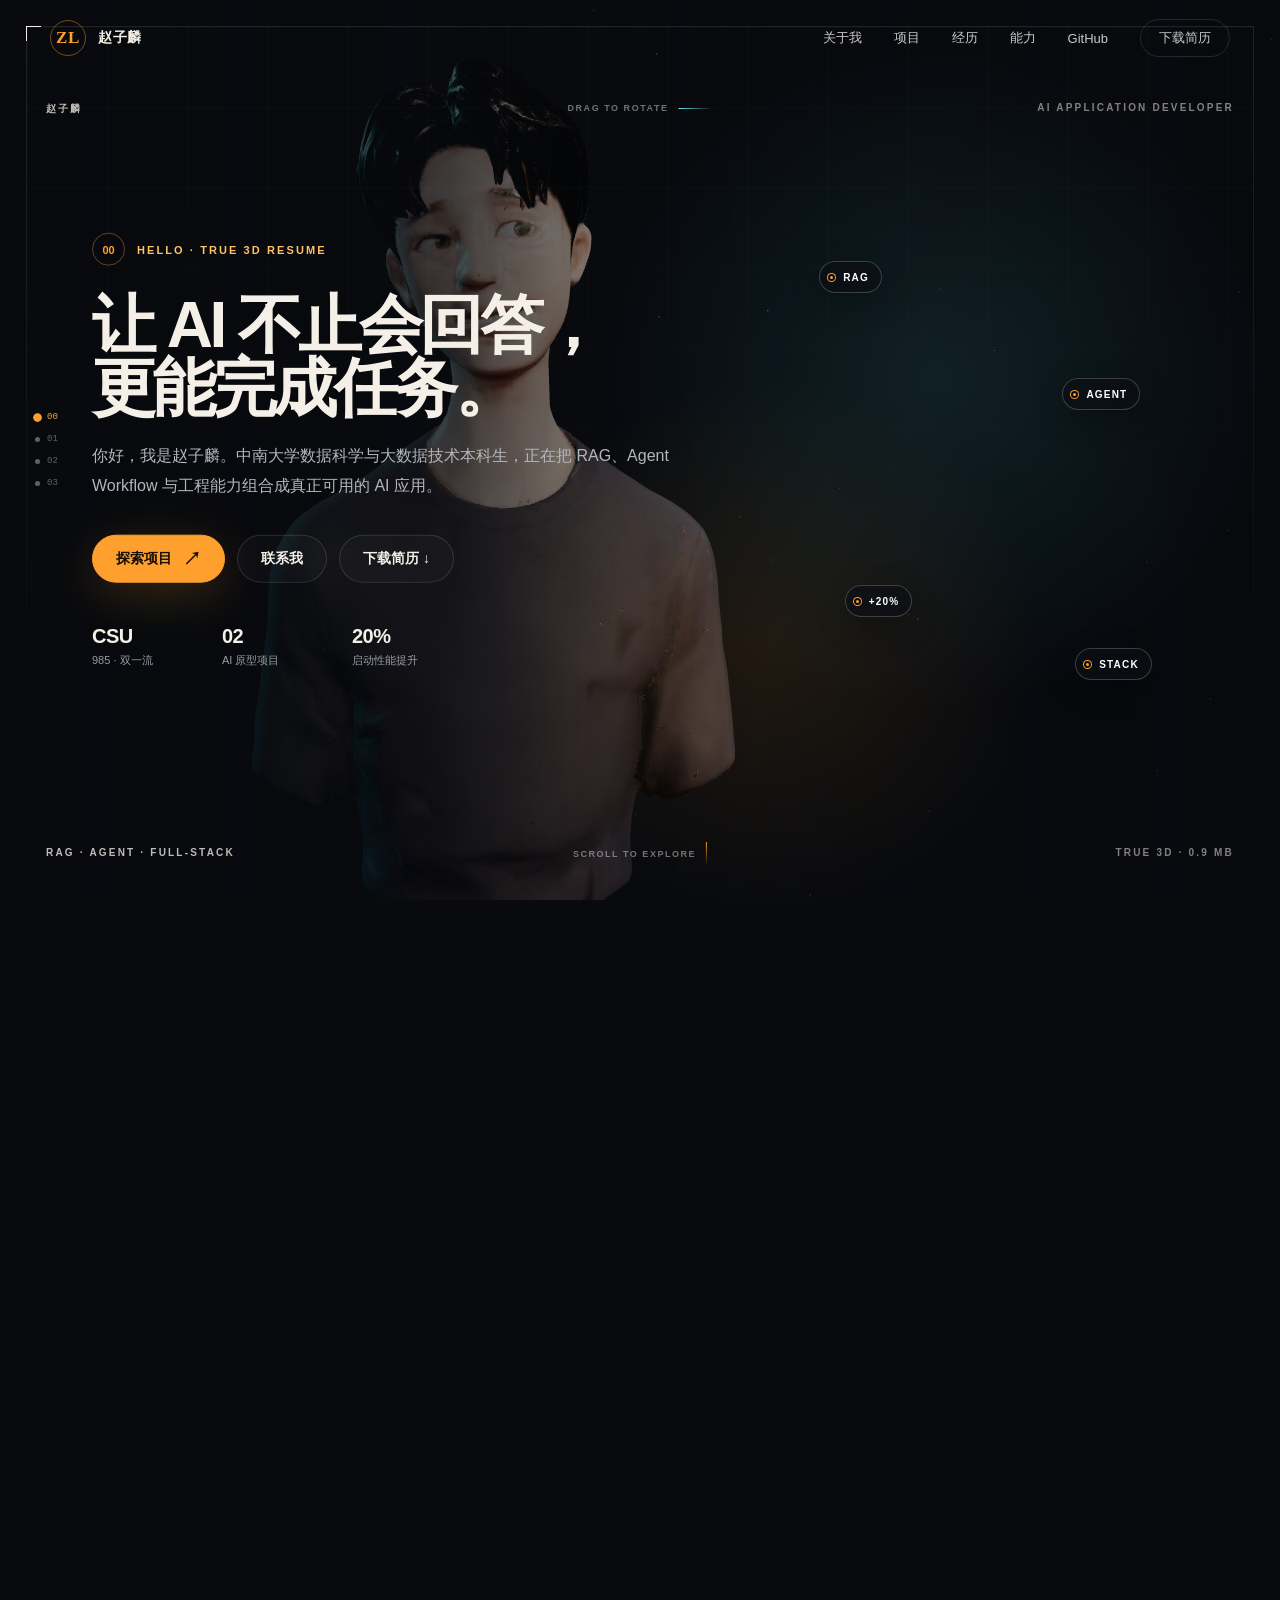
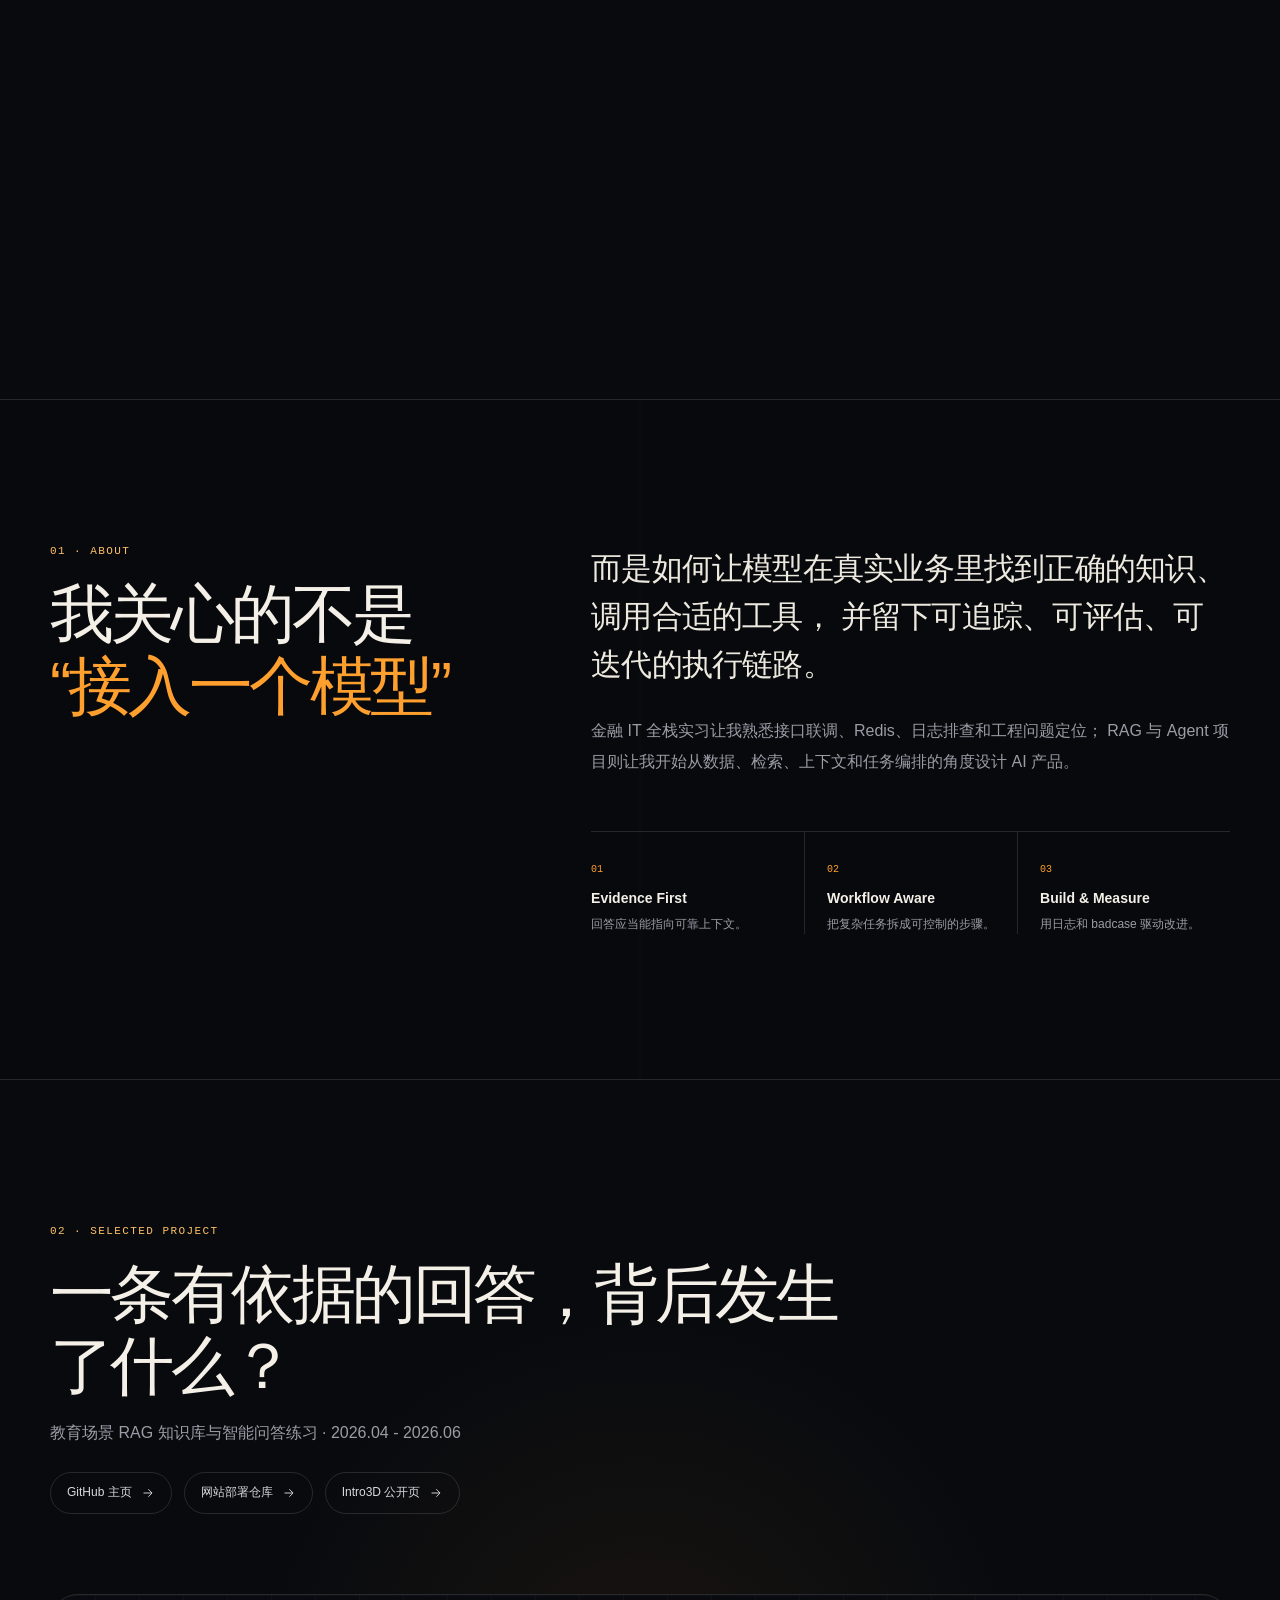
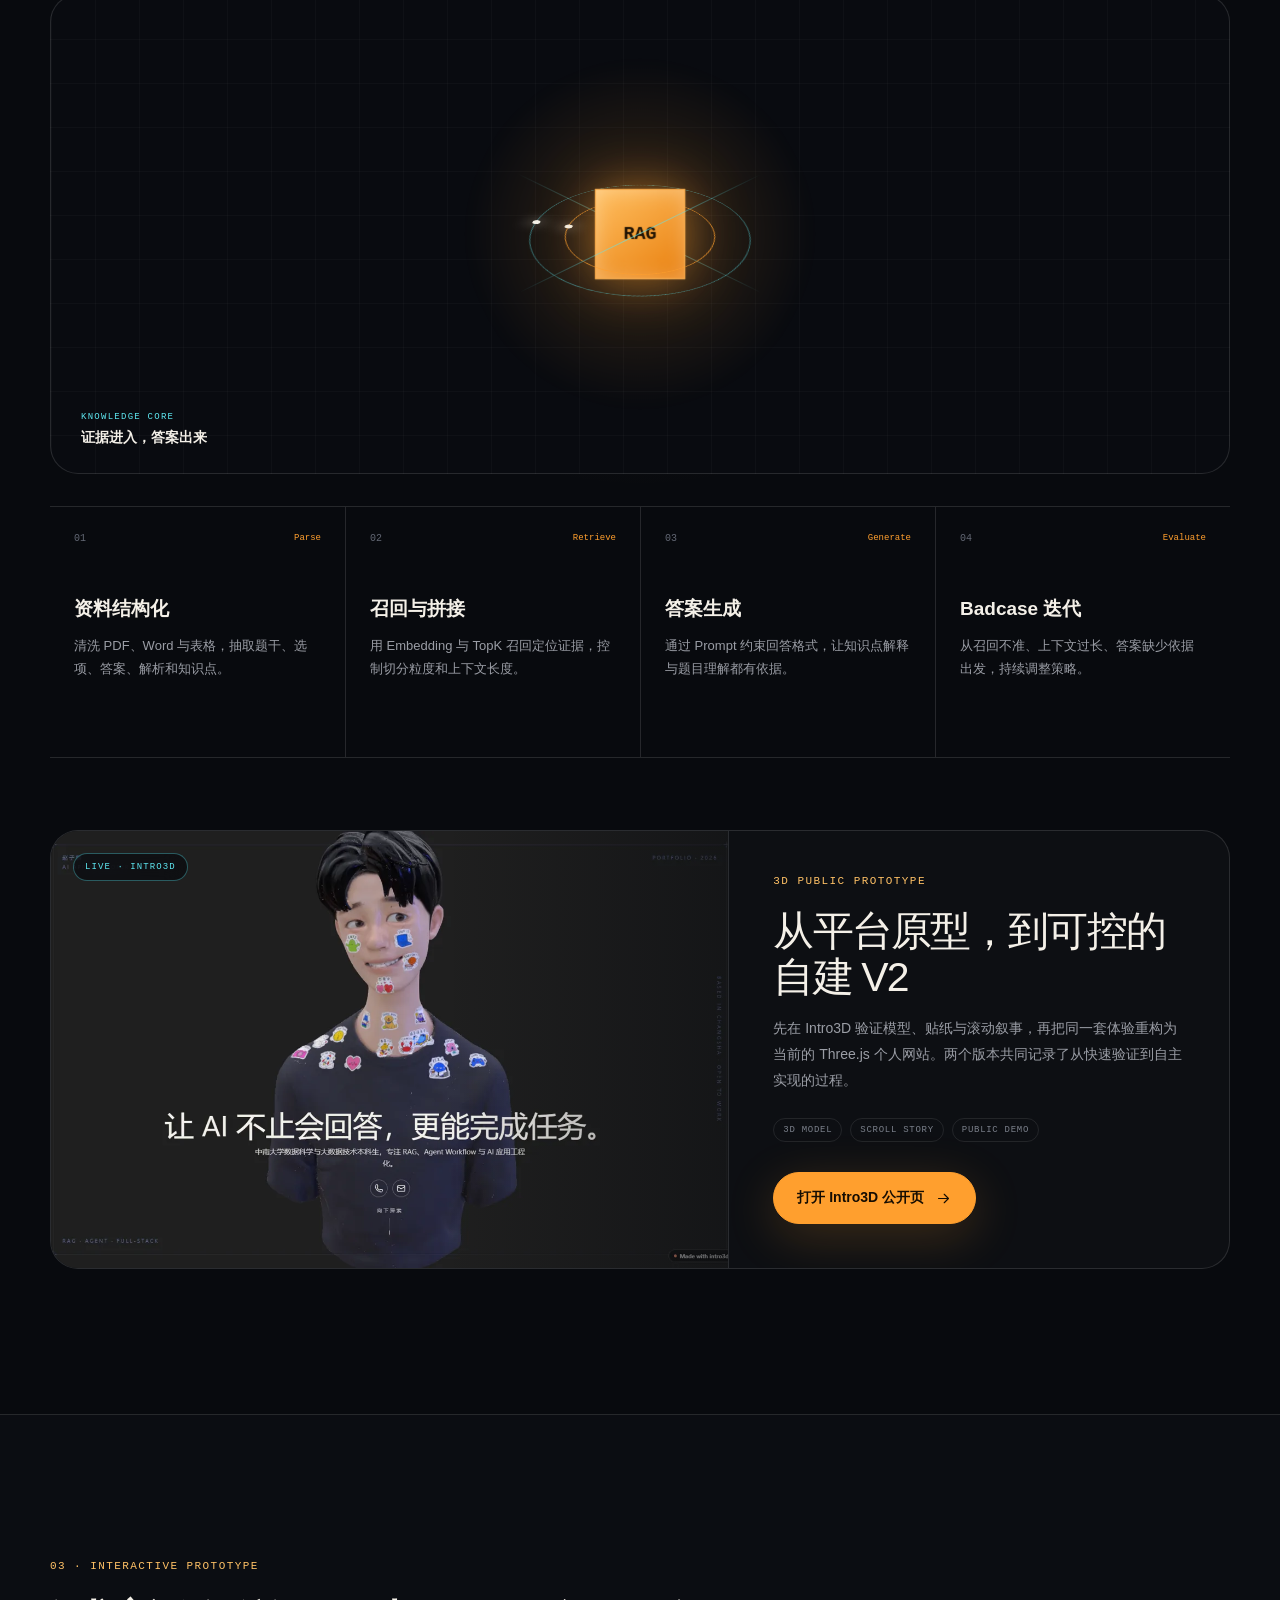
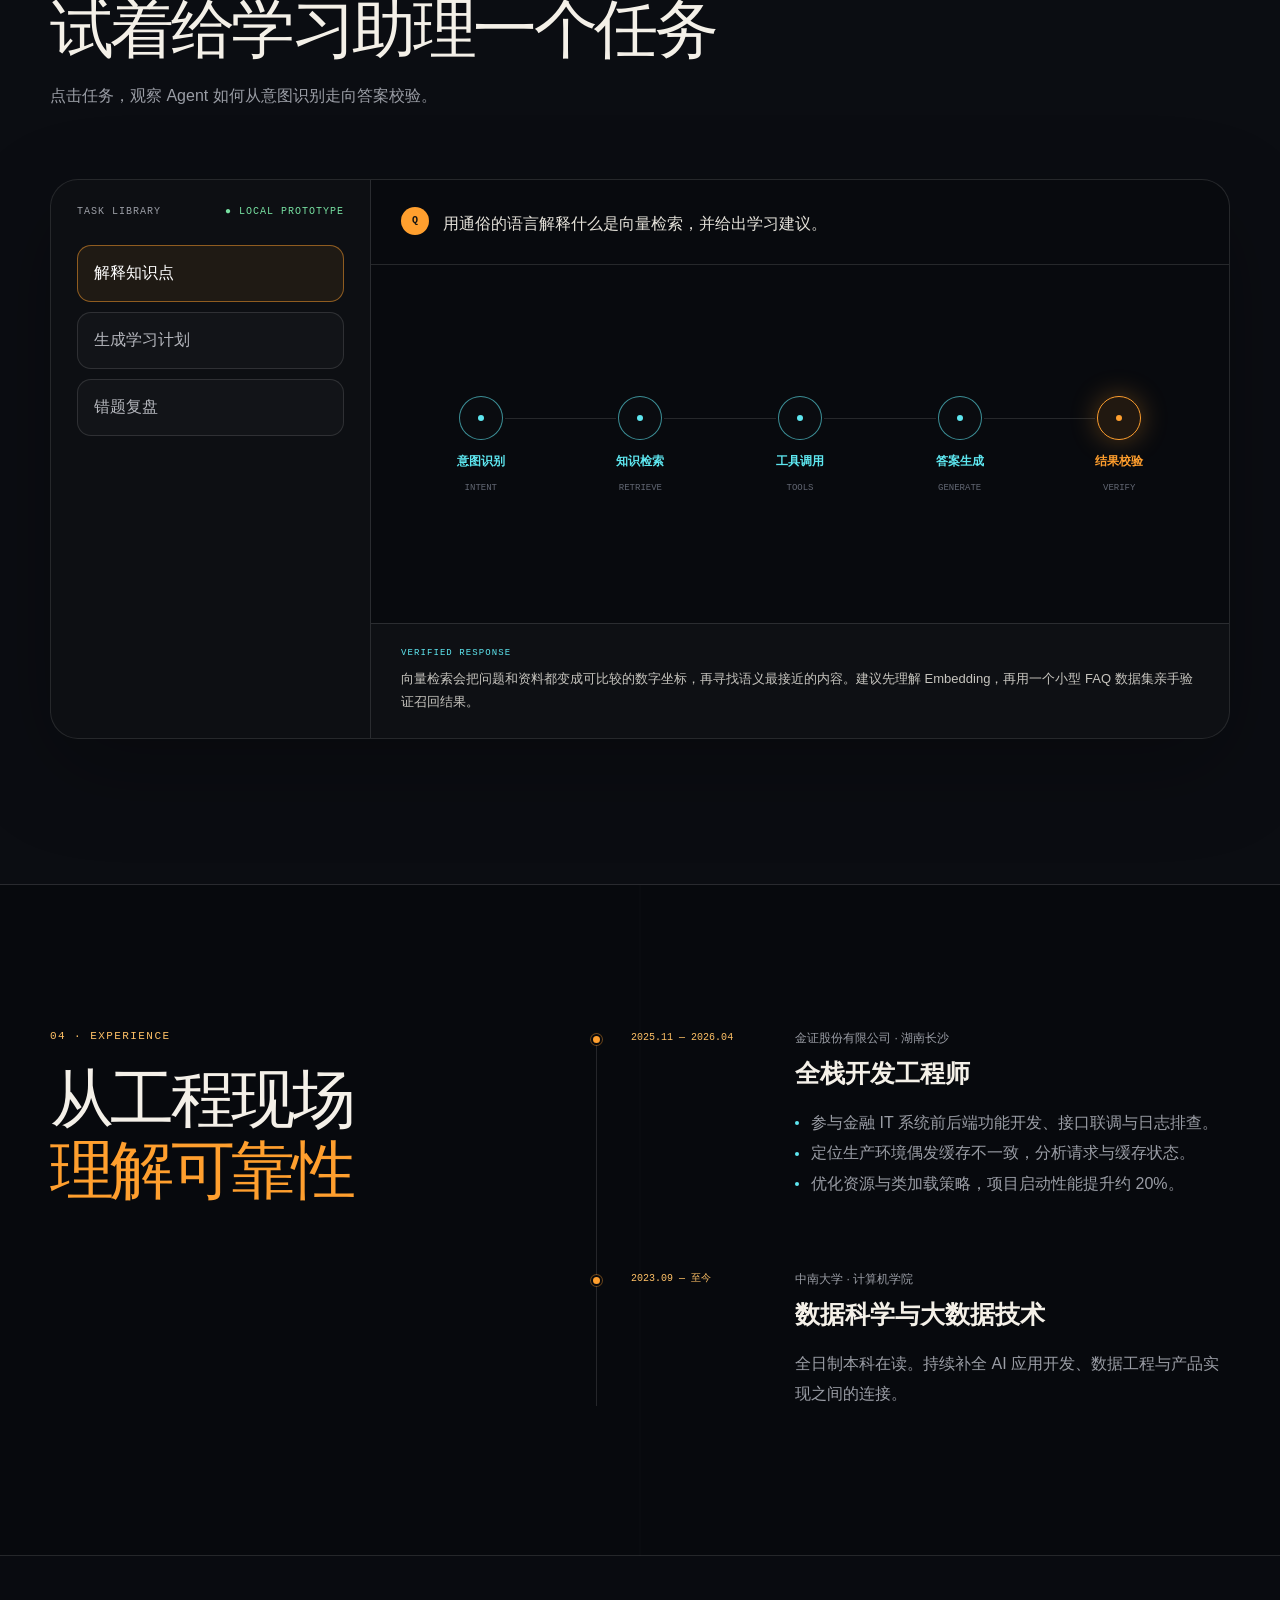
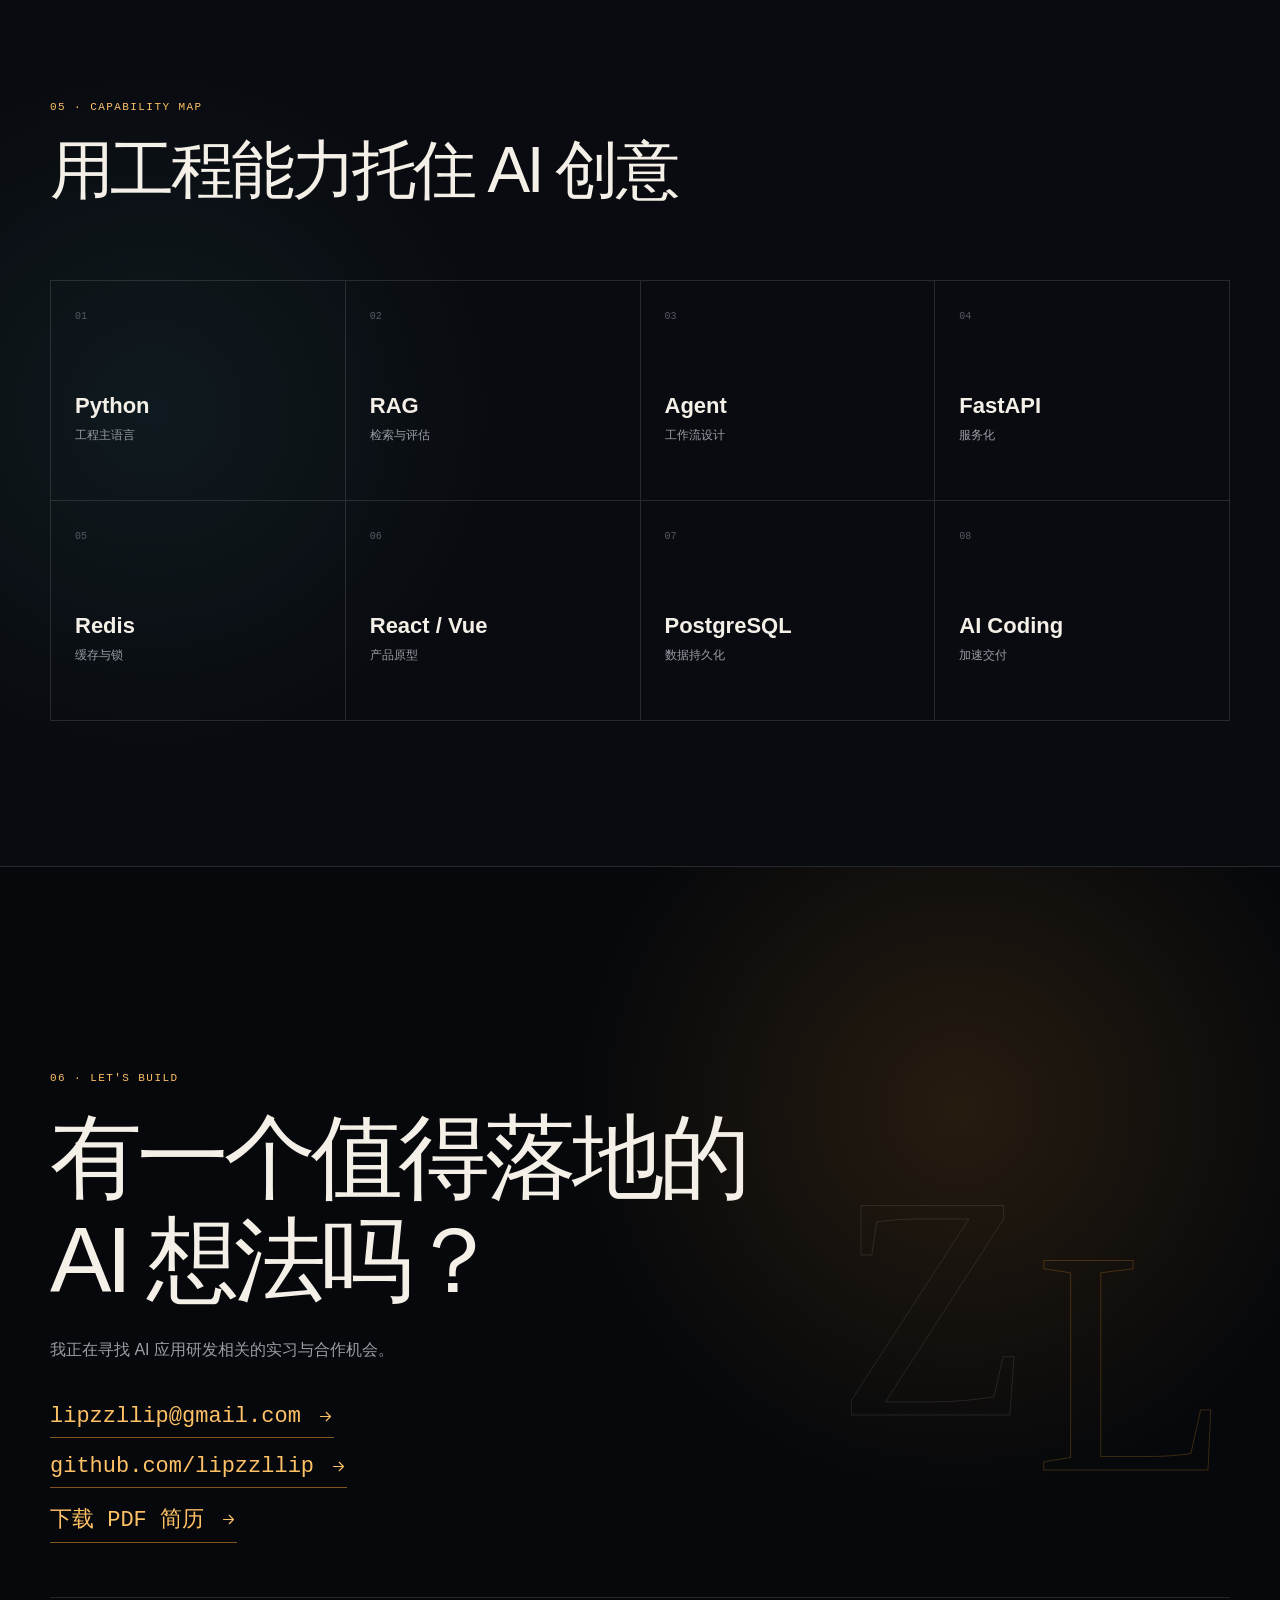
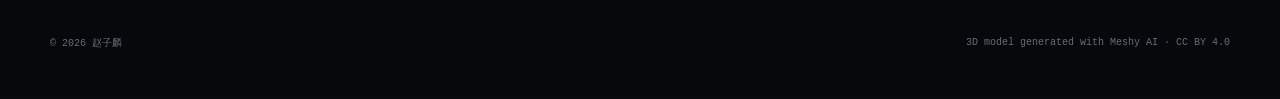
==== commit 90c72d38: "publish Intro3D project showcase" ====
--- a/index.html
+++ b/index.html
@@ -1 +1 @@
-<!DOCTYPE html><html lang="zh-CN"><head><meta charSet="utf-8"/><meta name="viewport" content="width=device-width, initial-scale=1"/><link rel="stylesheet" href="/_next/static/chunks/3qntpvzfeml6m.css" data-precedence="next"/><link rel="preload" as="script" fetchPriority="low" href="/_next/static/chunks/311qtovt98m4l.js"/><script src="/_next/static/chunks/2ufyidwy7nl-s.js" async=""></script><script src="/_next/static/chunks/0n3r4i6mkjvbb.js" async=""></script><script src="/_next/static/chunks/turbopack-0traju92c2ztt.js" async=""></script><script src="/_next/static/chunks/44rmzwx08scfc.js" async=""></script><script src="/_next/static/chunks/2u-8f52lr-_t3.js" async=""></script><meta name="theme-color" content="#07090d"/><title>赵子麟 | AI 应用研发工程师</title><meta name="description" content="赵子麟的交互式个人作品集：RAG 知识库、AI 学习助理 Agent 与金融 IT 工程实践。"/><meta name="keywords" content="赵子麟,AI应用研发,RAG,Agent,Python,中南大学"/><meta property="og:title" content="赵子麟 | AI 应用研发工程师"/><meta property="og:description" content="把数据、检索与工具调用，组合成真正可用的 AI 应用。"/><meta property="og:locale" content="zh_CN"/><meta property="og:type" content="website"/><meta name="twitter:card" content="summary"/><meta name="twitter:title" content="赵子麟 | AI 应用研发工程师"/><meta name="twitter:description" content="把数据、检索与工具调用，组合成真正可用的 AI 应用。"/><link rel="icon" href="/icon.svg?icon.3p_a0u0w0ihqd.svg" sizes="any" type="image/svg+xml"/><script src="/_next/static/chunks/0cz1d0mv5g_q7.js" noModule=""></script></head><body><div hidden=""><!--$--><!--/$--></div><main><div class="scroll-progress" style="transform:scaleX(0)" aria-hidden="true"></div><nav class="nav "><div class="nav__inner content-shell"><a class="brand" href="#home"><span class="brand__mark">ZL</span><span>赵子麟</span></a><button class="menu-button" type="button" aria-label="打开导航" aria-expanded="false"><span></span></button><div class="nav__links "><a href="#about">关于我</a><a href="#projects">项目</a><a href="#experience">经历</a><a href="#skills">能力</a><a href="https://github.com/lipzzllip" rel="noreferrer" target="_blank">GitHub</a><a class="nav__contact" href="/resume/zilin-zhao-ai-application-resume.pdf" download="赵子麟-AI应用研发简历.pdf">下载简历</a></div></div></nav><section class="v2-story" id="home"><div class="v2-stage "><div class="v2-canvas" aria-hidden="true"></div><div class="v2-stage__wash"></div><div class="v2-stage__grid" aria-hidden="true"></div><div class="v2-loader " role="status" aria-live="polite"><div class="v2-loader__mark"><span>ZL</span></div><strong>正在加载 3D PROFILE · 0%</strong><div class="v2-loader__bar"><span style="transform:scaleX(0)"></span></div></div><div class="v2-meta v2-meta--top"><span>赵子麟</span><span>AI APPLICATION DEVELOPER</span></div><div class="v2-meta v2-meta--bottom"><span>RAG · AGENT · FULL-STACK</span><span>TRUE 3D · 0.9 MB</span></div><div class="v2-content content-shell"><article class="v2-chapter v2-chapter--left v2-chapter--active" aria-hidden="false"><div class="v2-chapter__kicker"><span>00</span>HELLO · TRUE 3D RESUME</div><h1>让 AI 不止会回答，更能完成任务。</h1><p>你好，我是赵子麟。中南大学数据科学与大数据技术本科生，正在把 RAG、Agent Workflow 与工程能力组合成真正可用的 AI 应用。</p><div class="v2-chapter__actions"><a class="button button--primary" href="#projects">探索项目<span aria-hidden="true">↗</span></a><a class="button button--ghost" href="mailto:lipzzllip@gmail.com">联系我</a><a class="button button--ghost" href="/resume/zilin-zhao-ai-application-resume.pdf" download="赵子麟-AI应用研发简历.pdf">下载简历 ↓</a></div><div class="v2-facts"><span><strong>CSU</strong>985 · 双一流</span><span><strong>02</strong>AI 原型项目</span><span><strong>20%</strong>启动性能提升</span></div></article><article class="v2-chapter v2-chapter--left " aria-hidden="true"><div class="v2-chapter__kicker"><span>01</span>ABOUT · EVIDENCE FIRST</div><h1>我关心的不只是“接入一个模型”。</h1><p>更关心知识从哪里来、工具如何调用，以及每一步能否被追踪、评估和持续迭代。</p><div class="v2-chapter__actions"><a class="button button--primary" href="#about">了解我的方法<span aria-hidden="true">↗</span></a></div></article><article class="v2-chapter v2-chapter--right " aria-hidden="true"><div class="v2-chapter__kicker"><span>02</span>PROJECT · RAG × EDUCATION</div><h1>让每一条回答，都能找到依据。</h1><p>从 PDF、Word 与表格结构化开始，完成 Embedding 召回、上下文拼接、受约束生成与 Badcase 迭代。</p><div class="v2-chapter__actions"><a class="button button--primary" href="#projects">查看 RAG 项目<span aria-hidden="true">↗</span></a></div></article><article class="v2-chapter v2-chapter--right " aria-hidden="true"><div class="v2-chapter__kicker"><span>03</span>ENGINEERING · BUILD &amp; MEASURE</div><h1>创意最终要落到可靠的工程里。</h1><p>金融 IT 全栈实践、接口联调、Redis、日志排查与性能优化，让我习惯用结果验证方案。</p><div class="v2-chapter__actions"><a class="button button--primary" href="#experience">查看经历与能力<span aria-hidden="true">↗</span></a></div></article></div><div class="v2-hotspots " aria-label="3D 能力热点"><button class="v2-hotspot v2-hotspot--rag" type="button"><span></span>RAG</button><button class="v2-hotspot v2-hotspot--agent" type="button"><span></span>AGENT</button><button class="v2-hotspot v2-hotspot--impact" type="button"><span></span>+20%</button><button class="v2-hotspot v2-hotspot--stack" type="button"><span></span>STACK</button></div><aside class="v2-hotspot-card " aria-live="polite"></aside><nav class="v2-dots" aria-label="3D 简历章节"><button class="v2-dot--active" type="button" aria-label="前往章节 1：HELLO · TRUE 3D RESUME" aria-current="step"><span></span>00</button><button class="" type="button" aria-label="前往章节 2：ABOUT · EVIDENCE FIRST"><span></span>01</button><button class="" type="button" aria-label="前往章节 3：PROJECT · RAG × EDUCATION"><span></span>02</button><button class="" type="button" aria-label="前往章节 4：ENGINEERING · BUILD &amp; MEASURE"><span></span>03</button></nav><div class="v2-gesture" aria-hidden="true"><span>DRAG TO ROTATE</span><i></i></div><button class="v2-scroll-next" type="button"><span>SCROLL TO EXPLORE</span><i></i></button></div></section><section class="section about" id="about"><div class="content-shell two-column"><div class="reveal  section-heading" style="transition-delay:0ms"><div class="section-kicker">01 · ABOUT</div><h2>我关心的不是<br/><span>“接入一个模型”</span></h2></div><div class="reveal  about__body" style="transition-delay:120ms"><p class="lead">而是如何让模型在真实业务里找到正确的知识、调用合适的工具， 并留下可追踪、可评估、可迭代的执行链路。</p><p>金融 IT 全栈实习让我熟悉接口联调、Redis、日志排查和工程问题定位； RAG 与 Agent 项目则让我开始从数据、检索、上下文和任务编排的角度设计 AI 产品。</p><div class="principles"><div><span>01</span><strong>Evidence First</strong><p>回答应当能指向可靠上下文。</p></div><div><span>02</span><strong>Workflow Aware</strong><p>把复杂任务拆成可控制的步骤。</p></div><div><span>03</span><strong>Build &amp; Measure</strong><p>用日志和 badcase 驱动改进。</p></div></div></div></div></section><section class="section projects" id="projects"><div class="content-shell"><div class="reveal  projects__heading" style="transition-delay:0ms"><div class="section-kicker">02 · SELECTED PROJECT</div><h2>一条有依据的回答，背后发生了什么？</h2><p>教育场景 RAG 知识库与智能问答练习 · 2026.04 - 2026.06</p><div class="projects__links" aria-label="GitHub 与项目仓库"><a href="https://github.com/lipzzllip" target="_blank" rel="noreferrer">GitHub 主页 <svg viewBox="0 0 24 24" aria-hidden="true"><path d="M5 12h13M13 6l6 6-6 6"></path></svg></a><a href="https://github.com/lipzzllip/lipzzllip.github.io" target="_blank" rel="noreferrer">网站部署仓库 <svg viewBox="0 0 24 24" aria-hidden="true"><path d="M5 12h13M13 6l6 6-6 6"></path></svg></a></div></div><div class="rag-stage"><div class="rag-stage__glow"></div><div class="rag-stage__core"><div class="core-orbit core-orbit--outer"></div><div class="core-orbit core-orbit--inner"></div><div class="core-cube"><span>RAG</span></div></div><div class="rag-stage__label"><span>KNOWLEDGE CORE</span><strong>证据进入，答案出来</strong></div></div><div class="rag-steps"><div class="reveal  rag-step" style="transition-delay:0ms"><div class="rag-step__top"><span>01</span><code>Parse</code></div><h3>资料结构化</h3><p>清洗 PDF、Word 与表格，抽取题干、选项、答案、解析和知识点。</p></div><div class="reveal  rag-step" style="transition-delay:90ms"><div class="rag-step__top"><span>02</span><code>Retrieve</code></div><h3>召回与拼接</h3><p>用 Embedding 与 TopK 召回定位证据，控制切分粒度和上下文长度。</p></div><div class="reveal  rag-step" style="transition-delay:180ms"><div class="rag-step__top"><span>03</span><code>Generate</code></div><h3>答案生成</h3><p>通过 Prompt 约束回答格式，让知识点解释与题目理解都有依据。</p></div><div class="reveal  rag-step" style="transition-delay:270ms"><div class="rag-step__top"><span>04</span><code>Evaluate</code></div><h3>Badcase 迭代</h3><p>从召回不准、上下文过长、答案缺少依据出发，持续调整策略。</p></div></div></div></section><section class="section agent-section" id="agent"><div class="content-shell"><div class="reveal  agent-section__heading" style="transition-delay:0ms"><div class="section-kicker">03 · INTERACTIVE PROTOTYPE</div><h2>试着给学习助理一个任务</h2><p>点击任务，观察 Agent 如何从意图识别走向答案校验。</p></div><div class="agent-demo"><div class="agent-demo__sidebar"><div class="agent-demo__label"><span>TASK LIBRARY</span><span>● LOCAL PROTOTYPE</span></div><button class="agent-demo__task agent-demo__task--active" type="button">解释知识点</button><button class="agent-demo__task " type="button">生成学习计划</button><button class="agent-demo__task " type="button">错题复盘</button></div><div class="agent-demo__content"><div class="agent-demo__query"><span>Q</span><p>用通俗的语言解释什么是向量检索，并给出学习建议。</p></div><div class="agent-demo__flow" aria-label="Agent 执行流程"><div class="flow-node "><div class="flow-node__orb"></div><strong>意图识别</strong><small>INTENT</small></div><div class="flow-node "><div class="flow-node__orb"></div><strong>知识检索</strong><small>RETRIEVE</small></div><div class="flow-node "><div class="flow-node__orb"></div><strong>工具调用</strong><small>TOOLS</small></div><div class="flow-node "><div class="flow-node__orb"></div><strong>答案生成</strong><small>GENERATE</small></div><div class="flow-node "><div class="flow-node__orb"></div><strong>结果校验</strong><small>VERIFY</small></div></div><div class="agent-demo__result" aria-live="polite"><span>PROCESSING</span><p>Agent 正在组合上下文、工具与约束，请稍候…</p></div></div></div></div></section><section class="section experience" id="experience"><div class="content-shell two-column"><div class="reveal  section-heading" style="transition-delay:0ms"><div class="section-kicker">04 · EXPERIENCE</div><h2>从工程现场<br/><span>理解可靠性</span></h2></div><div class="timeline"><div class="reveal  timeline__item" style="transition-delay:0ms"><div class="timeline__date">2025.11 — 2026.04</div><div class="timeline__dot"></div><div class="timeline__content"><div class="timeline__meta">金证股份有限公司 · 湖南长沙</div><h3>全栈开发工程师</h3><ul><li>参与金融 IT 系统前后端功能开发、接口联调与日志排查。</li><li>定位生产环境偶发缓存不一致，分析请求与缓存状态。</li><li>优化资源与类加载策略，项目启动性能提升约 20%。</li></ul></div></div><div class="reveal  timeline__item" style="transition-delay:120ms"><div class="timeline__date">2023.09 — 至今</div><div class="timeline__dot"></div><div class="timeline__content"><div class="timeline__meta">中南大学 · 计算机学院</div><h3>数据科学与大数据技术</h3><p>全日制本科在读。持续补全 AI 应用开发、数据工程与产品实现之间的连接。</p></div></div></div></div></section><section class="section skills" id="skills"><div class="content-shell"><div class="reveal  skills__heading" style="transition-delay:0ms"><div class="section-kicker">05 · CAPABILITY MAP</div><h2>用工程能力托住 AI 创意</h2></div><div class="skill-grid"><div class="reveal  skill-card" style="transition-delay:0ms"><span>01</span><h3>Python</h3><p>工程主语言</p><div class="skill-card__line"></div></div><div class="reveal  skill-card" style="transition-delay:70ms"><span>02</span><h3>RAG</h3><p>检索与评估</p><div class="skill-card__line"></div></div><div class="reveal  skill-card" style="transition-delay:140ms"><span>03</span><h3>Agent</h3><p>工作流设计</p><div class="skill-card__line"></div></div><div class="reveal  skill-card" style="transition-delay:210ms"><span>04</span><h3>FastAPI</h3><p>服务化</p><div class="skill-card__line"></div></div><div class="reveal  skill-card" style="transition-delay:0ms"><span>05</span><h3>Redis</h3><p>缓存与锁</p><div class="skill-card__line"></div></div><div class="reveal  skill-card" style="transition-delay:70ms"><span>06</span><h3>React / Vue</h3><p>产品原型</p><div class="skill-card__line"></div></div><div class="reveal  skill-card" style="transition-delay:140ms"><span>07</span><h3>PostgreSQL</h3><p>数据持久化</p><div class="skill-card__line"></div></div><div class="reveal  skill-card" style="transition-delay:210ms"><span>08</span><h3>AI Coding</h3><p>加速交付</p><div class="skill-card__line"></div></div></div></div></section><section class="contact" id="contact"><div class="contact__glow"></div><div class="content-shell contact__inner"><div class="reveal  " style="transition-delay:0ms"><div class="section-kicker">06 · LET&#x27;S BUILD</div><h2>有一个值得落地的<br/>AI 想法吗？</h2><p>我正在寻找 AI 应用研发相关的实习与合作机会。</p><div class="contact__links"><a class="contact__mail" href="mailto:lipzzllip@gmail.com">lipzzllip@gmail.com<svg viewBox="0 0 24 24" aria-hidden="true"><path d="M5 12h13M13 6l6 6-6 6"></path></svg></a><a class="contact__mail" href="https://github.com/lipzzllip" target="_blank" rel="noreferrer">github.com/lipzzllip<svg viewBox="0 0 24 24" aria-hidden="true"><path d="M5 12h13M13 6l6 6-6 6"></path></svg></a><a class="contact__mail" href="/resume/zilin-zhao-ai-application-resume.pdf" download="赵子麟-AI应用研发简历.pdf">下载 PDF 简历<svg viewBox="0 0 24 24" aria-hidden="true"><path d="M5 12h13M13 6l6 6-6 6"></path></svg></a></div></div><div class="contact__mark" aria-hidden="true"><span>Z</span><span>L</span></div></div><footer class="content-shell footer"><span>© 2026 赵子麟</span><span>3D model generated with Meshy AI · CC BY 4.0</span></footer></section></main><!--$--><!--/$--><script src="/_next/static/chunks/311qtovt98m4l.js" id="_R_" async=""></script><script>(self.__next_f=self.__next_f||[]).push([0])</script><script>self.__next_f.push([1,"1:\"$Sreact.fragment\"\n2:I[86197,[\"/_next/static/chunks/44rmzwx08scfc.js\"],\"default\"]\n3:I[91240,[\"/_next/static/chunks/44rmzwx08scfc.js\"],\"default\"]\n4:I[52004,[\"/_next/static/chunks/44rmzwx08scfc.js\",\"/_next/static/chunks/2u-8f52lr-_t3.js\"],\"default\"]\n5:I[42724,[\"/_next/static/chunks/44rmzwx08scfc.js\",\"/_next/static/chunks/2u-8f52lr-_t3.js\"],\"default\"]\n6:I[36114,[\"/_next/static/chunks/44rmzwx08scfc.js\",\"/_next/static/chunks/2u-8f52lr-_t3.js\"],\"default\"]\n7:I[59095,[\"/_next/static/chunks/44rmzwx08scfc.js\",\"/_next/static/chunks/2u-8f52lr-_t3.js\"],\"default\"]\n13:I[34178,[\"/_next/static/chunks/44rmzwx08scfc.js\"],\"default\",1]\n:HL[\"/_next/static/chunks/3qntpvzfeml6m.css\",\"style\"]\n"])</script><script>self.__next_f.push([1,"0:{\"P\":null,\"c\":[\"\",\"\"],\"q\":\"\",\"i\":false,\"f\":[[[\"\",{\"children\":[\"__PAGE__\",{}]},\"$undefined\",\"$undefined\",16],[[\"$\",\"$1\",\"c\",{\"children\":[[[\"$\",\"link\",\"0\",{\"rel\":\"stylesheet\",\"href\":\"/_next/static/chunks/3qntpvzfeml6m.css\",\"precedence\":\"next\",\"crossOrigin\":\"$undefined\",\"nonce\":\"$undefined\"}],[\"$\",\"script\",\"script-0\",{\"src\":\"/_next/static/chunks/44rmzwx08scfc.js\",\"async\":true,\"nonce\":\"$undefined\"}]],[\"$\",\"html\",null,{\"lang\":\"zh-CN\",\"children\":[\"$\",\"body\",null,{\"children\":[\"$\",\"$L2\",null,{\"parallelRouterKey\":\"children\",\"error\":\"$undefined\",\"errorStyles\":\"$undefined\",\"errorScripts\":\"$undefined\",\"template\":[\"$\",\"$L3\",null,{}],\"templateStyles\":\"$undefined\",\"templateScripts\":\"$undefined\",\"notFound\":[[[\"$\",\"title\",null,{\"children\":\"404: This page could not be found.\"}],[\"$\",\"div\",null,{\"style\":{\"fontFamily\":\"system-ui,\\\"Segoe UI\\\",Roboto,Helvetica,Arial,sans-serif,\\\"Apple Color Emoji\\\",\\\"Segoe UI Emoji\\\"\",\"height\":\"100vh\",\"textAlign\":\"center\",\"display\":\"flex\",\"flexDirection\":\"column\",\"alignItems\":\"center\",\"justifyContent\":\"center\"},\"children\":[\"$\",\"div\",null,{\"children\":[[\"$\",\"style\",null,{\"dangerouslySetInnerHTML\":{\"__html\":\"body{color:#000;background:#fff;margin:0}.next-error-h1{border-right:1px solid rgba(0,0,0,.3)}@media (prefers-color-scheme:dark){body{color:#fff;background:#000}.next-error-h1{border-right:1px solid rgba(255,255,255,.3)}}\"}}],[\"$\",\"h1\",null,{\"className\":\"next-error-h1\",\"style\":{\"display\":\"inline-block\",\"margin\":\"0 20px 0 0\",\"padding\":\"0 23px 0 0\",\"fontSize\":24,\"fontWeight\":500,\"verticalAlign\":\"top\",\"lineHeight\":\"49px\"},\"children\":404}],[\"$\",\"div\",null,{\"style\":{\"display\":\"inline-block\"},\"children\":[\"$\",\"h2\",null,{\"style\":{\"fontSize\":14,\"fontWeight\":400,\"lineHeight\":\"49px\",\"margin\":0},\"children\":\"This page could not be found.\"}]}]]}]}]],[]],\"forbidden\":\"$undefined\",\"unauthorized\":\"$undefined\"}]}]}]]}],{\"children\":[[\"$\",\"$1\",\"c\",{\"children\":[[\"$\",\"main\",null,{\"children\":[[\"$\",\"$L4\",null,{}],[\"$\",\"$L5\",null,{}],[\"$\",\"$L6\",null,{}],[\"$\",\"section\",null,{\"className\":\"section about\",\"id\":\"about\",\"children\":[\"$\",\"div\",null,{\"className\":\"content-shell two-column\",\"children\":[[\"$\",\"$L7\",null,{\"className\":\"section-heading\",\"children\":[[\"$\",\"div\",null,{\"className\":\"section-kicker\",\"children\":\"01 · ABOUT\"}],[\"$\",\"h2\",null,{\"children\":[\"我关心的不是\",[\"$\",\"br\",null,{}],[\"$\",\"span\",null,{\"children\":\"“接入一个模型”\"}]]}]]}],[\"$\",\"$L7\",null,{\"className\":\"about__body\",\"delay\":120,\"children\":[[\"$\",\"p\",null,{\"className\":\"lead\",\"children\":\"而是如何让模型在真实业务里找到正确的知识、调用合适的工具， 并留下可追踪、可评估、可迭代的执行链路。\"}],[\"$\",\"p\",null,{\"children\":\"金融 IT 全栈实习让我熟悉接口联调、Redis、日志排查和工程问题定位； RAG 与 Agent 项目则让我开始从数据、检索、上下文和任务编排的角度设计 AI 产品。\"}],[\"$\",\"div\",null,{\"className\":\"principles\",\"children\":[[\"$\",\"div\",null,{\"children\":[[\"$\",\"span\",null,{\"children\":\"01\"}],[\"$\",\"strong\",null,{\"children\":\"Evidence First\"}],[\"$\",\"p\",null,{\"children\":\"回答应当能指向可靠上下文。\"}]]}],[\"$\",\"div\",null,{\"children\":[[\"$\",\"span\",null,{\"children\":\"02\"}],[\"$\",\"strong\",null,{\"children\":\"Workflow Aware\"}],[\"$\",\"p\",null,{\"children\":\"把复杂任务拆成可控制的步骤。\"}]]}],[\"$\",\"div\",null,{\"children\":[[\"$\",\"span\",null,{\"children\":\"03\"}],[\"$\",\"strong\",null,{\"children\":\"Build \u0026 Measure\"}],[\"$\",\"p\",null,{\"children\":\"用日志和 badcase 驱动改进。\"}]]}]]}]]}]]}]}],[\"$\",\"section\",null,{\"className\":\"section projects\",\"id\":\"projects\",\"children\":[\"$\",\"div\",null,{\"className\":\"content-shell\",\"children\":[[\"$\",\"$L7\",null,{\"className\":\"projects__heading\",\"children\":[[\"$\",\"div\",null,{\"className\":\"section-kicker\",\"children\":\"02 · SELECTED PROJECT\"}],[\"$\",\"h2\",null,{\"children\":\"一条有依据的回答，背后发生了什么？\"}],[\"$\",\"p\",null,{\"children\":\"教育场景 RAG 知识库与智能问答练习 · 2026.04 - 2026.06\"}],[\"$\",\"div\",null,{\"className\":\"projects__links\",\"aria-label\":\"GitHub 与项目仓库\",\"children\":[[\"$\",\"a\",null,{\"href\":\"https://github.com/lipzzllip\",\"target\":\"_blank\",\"rel\":\"noreferrer\",\"children\":[\"GitHub 主页 \",[\"$\",\"svg\",null,{\"viewBox\":\"0 0 24 24\",\"aria-hidden\":\"true\",\"children\":[\"$\",\"path\",null,{\"d\":\"M5 12h13M13 6l6 6-6 6\"}]}]]}],[\"$\",\"a\",null,{\"href\":\"https://github.com/lipzzllip/lipzzllip.github.io\",\"target\":\"_blank\",\"rel\":\"noreferrer\",\"children\":[\"网站部署仓库 \",[\"$\",\"svg\",null,{\"viewBox\":\"0 0 24 24\",\"aria-hidden\":\"true\",\"children\":[\"$\",\"path\",null,{\"d\":\"M5 12h13M13 6l6 6-6 6\"}]}]]}]]}]]}],[\"$\",\"div\",null,{\"className\":\"rag-stage\",\"children\":[[\"$\",\"div\",null,{\"className\":\"rag-stage__glow\"}],[\"$\",\"div\",null,{\"className\":\"rag-stage__core\",\"children\":[[\"$\",\"div\",null,{\"className\":\"core-orbit core-orbit--outer\"}],[\"$\",\"div\",null,{\"className\":\"core-orbit core-orbit--inner\"}],[\"$\",\"div\",null,{\"className\":\"core-cube\",\"children\":[\"$\",\"span\",null,{\"children\":\"RAG\"}]}]]}],[\"$\",\"div\",null,{\"className\":\"rag-stage__label\",\"children\":[[\"$\",\"span\",null,{\"children\":\"KNOWLEDGE CORE\"}],[\"$\",\"strong\",null,{\"children\":\"证据进入，答案出来\"}]]}]]}],[\"$\",\"div\",null,{\"className\":\"rag-steps\",\"children\":[[\"$\",\"$L7\",\"01\",{\"className\":\"rag-step\",\"delay\":0,\"children\":[[\"$\",\"div\",null,{\"className\":\"rag-step__top\",\"children\":[[\"$\",\"span\",null,{\"children\":\"01\"}],[\"$\",\"code\",null,{\"children\":\"Parse\"}]]}],[\"$\",\"h3\",null,{\"children\":\"资料结构化\"}],\"$L8\"]}],\"$L9\",\"$La\",\"$Lb\"]}]]}]}],\"$Lc\",\"$Ld\",\"$Le\",\"$Lf\"]}],[\"$L10\"],\"$L11\"]}],{},null,false,null]},null,false,null],\"$L12\",false]],\"m\":\"$undefined\",\"G\":[\"$13\",[\"$L14\"]],\"S\":true,\"h\":null,\"s\":\"$undefined\",\"l\":\"$undefined\",\"p\":\"$undefined\",\"d\":\"$undefined\",\"b\":\"_skQFPdX2tfPlPCd0Z7IL\"}\n"])</script><script>self.__next_f.push([1,"15:I[34551,[\"/_next/static/chunks/44rmzwx08scfc.js\",\"/_next/static/chunks/2u-8f52lr-_t3.js\"],\"default\"]\n16:I[9678,[\"/_next/static/chunks/44rmzwx08scfc.js\"],\"OutletBoundary\"]\n17:\"$Sreact.suspense\"\n19:I[9678,[\"/_next/static/chunks/44rmzwx08scfc.js\"],\"ViewportBoundary\"]\n1b:I[9678,[\"/_next/static/chunks/44rmzwx08scfc.js\"],\"MetadataBoundary\"]\n8:[\"$\",\"p\",null,{\"children\":\"清洗 PDF、Word 与表格，抽取题干、选项、答案、解析和知识点。\"}]\n9:[\"$\",\"$L7\",\"02\",{\"className\":\"rag-step\",\"delay\":90,\"children\":[[\"$\",\"div\",null,{\"className\":\"rag-step__top\",\"children\":[[\"$\",\"span\",null,{\"children\":\"02\"}],[\"$\",\"code\",null,{\"children\":\"Retrieve\"}]]}],[\"$\",\"h3\",null,{\"children\":\"召回与拼接\"}],[\"$\",\"p\",null,{\"children\":\"用 Embedding 与 TopK 召回定位证据，控制切分粒度和上下文长度。\"}]]}]\na:[\"$\",\"$L7\",\"03\",{\"className\":\"rag-step\",\"delay\":180,\"children\":[[\"$\",\"div\",null,{\"className\":\"rag-step__top\",\"children\":[[\"$\",\"span\",null,{\"children\":\"03\"}],[\"$\",\"code\",null,{\"children\":\"Generate\"}]]}],[\"$\",\"h3\",null,{\"children\":\"答案生成\"}],[\"$\",\"p\",null,{\"children\":\"通过 Prompt 约束回答格式，让知识点解释与题目理解都有依据。\"}]]}]\nb:[\"$\",\"$L7\",\"04\",{\"className\":\"rag-step\",\"delay\":270,\"children\":[[\"$\",\"div\",null,{\"className\":\"rag-step__top\",\"children\":[[\"$\",\"span\",null,{\"children\":\"04\"}],[\"$\",\"code\",null,{\"children\":\"Evaluate\"}]]}],[\"$\",\"h3\",null,{\"children\":\"Badcase 迭代\"}],[\"$\",\"p\",null,{\"children\":\"从召回不准、上下文过长、答案缺少依据出发，持续调整策略。\"}]]}]\nc:[\"$\",\"section\",null,{\"className\":\"section agent-section\",\"id\":\"agent\",\"children\":[\"$\",\"div\",null,{\"className\":\"content-shell\",\"children\":[[\"$\",\"$L7\",null,{\"className\":\"agent-section__heading\",\"children\":[[\"$\",\"div\",null,{\"className\":\"section-kicker\",\"children\":\"03 · INTERACTIVE PROTOTYPE\"}],[\"$\",\"h2\",null,{\"children\":\"试着给学习助理一个任务\"}],[\"$\",\"p\",null,{\"children\":\"点击任务，观察 Agent 如何从意图识别走向答案校验。\"}]]}],[\"$\",\"$L15\",null,{}]]}]}]\n"])</script><script>self.__next_f.push([1,"d:[\"$\",\"section\",null,{\"className\":\"section experience\",\"id\":\"experience\",\"children\":[\"$\",\"div\",null,{\"className\":\"content-shell two-column\",\"children\":[[\"$\",\"$L7\",null,{\"className\":\"section-heading\",\"children\":[[\"$\",\"div\",null,{\"className\":\"section-kicker\",\"children\":\"04 · EXPERIENCE\"}],[\"$\",\"h2\",null,{\"children\":[\"从工程现场\",[\"$\",\"br\",null,{}],[\"$\",\"span\",null,{\"children\":\"理解可靠性\"}]]}]]}],[\"$\",\"div\",null,{\"className\":\"timeline\",\"children\":[[\"$\",\"$L7\",null,{\"className\":\"timeline__item\",\"children\":[[\"$\",\"div\",null,{\"className\":\"timeline__date\",\"children\":\"2025.11 — 2026.04\"}],[\"$\",\"div\",null,{\"className\":\"timeline__dot\"}],[\"$\",\"div\",null,{\"className\":\"timeline__content\",\"children\":[[\"$\",\"div\",null,{\"className\":\"timeline__meta\",\"children\":\"金证股份有限公司 · 湖南长沙\"}],[\"$\",\"h3\",null,{\"children\":\"全栈开发工程师\"}],[\"$\",\"ul\",null,{\"children\":[[\"$\",\"li\",null,{\"children\":\"参与金融 IT 系统前后端功能开发、接口联调与日志排查。\"}],[\"$\",\"li\",null,{\"children\":\"定位生产环境偶发缓存不一致，分析请求与缓存状态。\"}],[\"$\",\"li\",null,{\"children\":\"优化资源与类加载策略，项目启动性能提升约 20%。\"}]]}]]}]]}],[\"$\",\"$L7\",null,{\"className\":\"timeline__item\",\"delay\":120,\"children\":[[\"$\",\"div\",null,{\"className\":\"timeline__date\",\"children\":\"2023.09 — 至今\"}],[\"$\",\"div\",null,{\"className\":\"timeline__dot\"}],[\"$\",\"div\",null,{\"className\":\"timeline__content\",\"children\":[[\"$\",\"div\",null,{\"className\":\"timeline__meta\",\"children\":\"中南大学 · 计算机学院\"}],[\"$\",\"h3\",null,{\"children\":\"数据科学与大数据技术\"}],[\"$\",\"p\",null,{\"children\":\"全日制本科在读。持续补全 AI 应用开发、数据工程与产品实现之间的连接。\"}]]}]]}]]}]]}]}]\n"])</script><script>self.__next_f.push([1,"e:[\"$\",\"section\",null,{\"className\":\"section skills\",\"id\":\"skills\",\"children\":[\"$\",\"div\",null,{\"className\":\"content-shell\",\"children\":[[\"$\",\"$L7\",null,{\"className\":\"skills__heading\",\"children\":[[\"$\",\"div\",null,{\"className\":\"section-kicker\",\"children\":\"05 · CAPABILITY MAP\"}],[\"$\",\"h2\",null,{\"children\":\"用工程能力托住 AI 创意\"}]]}],[\"$\",\"div\",null,{\"className\":\"skill-grid\",\"children\":[[\"$\",\"$L7\",\"Python\",{\"className\":\"skill-card\",\"delay\":0,\"children\":[[\"$\",\"span\",null,{\"children\":\"01\"}],[\"$\",\"h3\",null,{\"children\":\"Python\"}],[\"$\",\"p\",null,{\"children\":\"工程主语言\"}],[\"$\",\"div\",null,{\"className\":\"skill-card__line\"}]]}],[\"$\",\"$L7\",\"RAG\",{\"className\":\"skill-card\",\"delay\":70,\"children\":[[\"$\",\"span\",null,{\"children\":\"02\"}],[\"$\",\"h3\",null,{\"children\":\"RAG\"}],[\"$\",\"p\",null,{\"children\":\"检索与评估\"}],[\"$\",\"div\",null,{\"className\":\"skill-card__line\"}]]}],[\"$\",\"$L7\",\"Agent\",{\"className\":\"skill-card\",\"delay\":140,\"children\":[[\"$\",\"span\",null,{\"children\":\"03\"}],[\"$\",\"h3\",null,{\"children\":\"Agent\"}],[\"$\",\"p\",null,{\"children\":\"工作流设计\"}],[\"$\",\"div\",null,{\"className\":\"skill-card__line\"}]]}],[\"$\",\"$L7\",\"FastAPI\",{\"className\":\"skill-card\",\"delay\":210,\"children\":[[\"$\",\"span\",null,{\"children\":\"04\"}],[\"$\",\"h3\",null,{\"children\":\"FastAPI\"}],[\"$\",\"p\",null,{\"children\":\"服务化\"}],[\"$\",\"div\",null,{\"className\":\"skill-card__line\"}]]}],[\"$\",\"$L7\",\"Redis\",{\"className\":\"skill-card\",\"delay\":0,\"children\":[[\"$\",\"span\",null,{\"children\":\"05\"}],[\"$\",\"h3\",null,{\"children\":\"Redis\"}],[\"$\",\"p\",null,{\"children\":\"缓存与锁\"}],[\"$\",\"div\",null,{\"className\":\"skill-card__line\"}]]}],[\"$\",\"$L7\",\"React / Vue\",{\"className\":\"skill-card\",\"delay\":70,\"children\":[[\"$\",\"span\",null,{\"children\":\"06\"}],[\"$\",\"h3\",null,{\"children\":\"React / Vue\"}],[\"$\",\"p\",null,{\"children\":\"产品原型\"}],[\"$\",\"div\",null,{\"className\":\"skill-card__line\"}]]}],[\"$\",\"$L7\",\"PostgreSQL\",{\"className\":\"skill-card\",\"delay\":140,\"children\":[[\"$\",\"span\",null,{\"children\":\"07\"}],[\"$\",\"h3\",null,{\"children\":\"PostgreSQL\"}],[\"$\",\"p\",null,{\"children\":\"数据持久化\"}],[\"$\",\"div\",null,{\"className\":\"skill-card__line\"}]]}],[\"$\",\"$L7\",\"AI Coding\",{\"className\":\"skill-card\",\"delay\":210,\"children\":[[\"$\",\"span\",null,{\"children\":\"08\"}],[\"$\",\"h3\",null,{\"children\":\"AI Coding\"}],[\"$\",\"p\",null,{\"children\":\"加速交付\"}],[\"$\",\"div\",null,{\"className\":\"skill-card__line\"}]]}]]}]]}]}]\n"])</script><script>self.__next_f.push([1,"f:[\"$\",\"section\",null,{\"className\":\"contact\",\"id\":\"contact\",\"children\":[[\"$\",\"div\",null,{\"className\":\"contact__glow\"}],[\"$\",\"div\",null,{\"className\":\"content-shell contact__inner\",\"children\":[[\"$\",\"$L7\",null,{\"children\":[[\"$\",\"div\",null,{\"className\":\"section-kicker\",\"children\":\"06 · LET'S BUILD\"}],[\"$\",\"h2\",null,{\"children\":[\"有一个值得落地的\",[\"$\",\"br\",null,{}],\"AI 想法吗？\"]}],[\"$\",\"p\",null,{\"children\":\"我正在寻找 AI 应用研发相关的实习与合作机会。\"}],[\"$\",\"div\",null,{\"className\":\"contact__links\",\"children\":[[\"$\",\"a\",null,{\"className\":\"contact__mail\",\"href\":\"mailto:lipzzllip@gmail.com\",\"children\":[\"lipzzllip@gmail.com\",[\"$\",\"svg\",null,{\"viewBox\":\"0 0 24 24\",\"aria-hidden\":\"true\",\"children\":[\"$\",\"path\",null,{\"d\":\"M5 12h13M13 6l6 6-6 6\"}]}]]}],[\"$\",\"a\",null,{\"className\":\"contact__mail\",\"href\":\"https://github.com/lipzzllip\",\"target\":\"_blank\",\"rel\":\"noreferrer\",\"children\":[\"github.com/lipzzllip\",[\"$\",\"svg\",null,{\"viewBox\":\"0 0 24 24\",\"aria-hidden\":\"true\",\"children\":[\"$\",\"path\",null,{\"d\":\"M5 12h13M13 6l6 6-6 6\"}]}]]}],[\"$\",\"a\",null,{\"className\":\"contact__mail\",\"href\":\"/resume/zilin-zhao-ai-application-resume.pdf\",\"download\":\"赵子麟-AI应用研发简历.pdf\",\"children\":[\"下载 PDF 简历\",[\"$\",\"svg\",null,{\"viewBox\":\"0 0 24 24\",\"aria-hidden\":\"true\",\"children\":[\"$\",\"path\",null,{\"d\":\"M5 12h13M13 6l6 6-6 6\"}]}]]}]]}]]}],[\"$\",\"div\",null,{\"className\":\"contact__mark\",\"aria-hidden\":\"true\",\"children\":[[\"$\",\"span\",null,{\"children\":\"Z\"}],[\"$\",\"span\",null,{\"children\":\"L\"}]]}]]}],[\"$\",\"footer\",null,{\"className\":\"content-shell footer\",\"children\":[[\"$\",\"span\",null,{\"children\":\"© 2026 赵子麟\"}],[\"$\",\"span\",null,{\"children\":\"3D model generated with Meshy AI · CC BY 4.0\"}]]}]]}]\n"])</script><script>self.__next_f.push([1,"10:[\"$\",\"script\",\"script-0\",{\"src\":\"/_next/static/chunks/2u-8f52lr-_t3.js\",\"async\":true,\"nonce\":\"$undefined\"}]\n11:[\"$\",\"$L16\",null,{\"children\":[\"$\",\"$17\",null,{\"name\":\"Next.MetadataOutlet\",\"children\":\"$@18\"}]}]\n12:[\"$\",\"$1\",\"h\",{\"children\":[null,[\"$\",\"$L19\",null,{\"children\":\"$L1a\"}],[\"$\",\"div\",null,{\"hidden\":true,\"children\":[\"$\",\"$L1b\",null,{\"children\":[\"$\",\"$17\",null,{\"name\":\"Next.Metadata\",\"children\":\"$L1c\"}]}]}],null]}]\n14:[\"$\",\"link\",\"0\",{\"rel\":\"stylesheet\",\"href\":\"/_next/static/chunks/3qntpvzfeml6m.css\",\"precedence\":\"next\",\"crossOrigin\":\"$undefined\",\"nonce\":\"$undefined\"}]\n"])</script><script>self.__next_f.push([1,"1a:[[\"$\",\"meta\",\"0\",{\"charSet\":\"utf-8\"}],[\"$\",\"meta\",\"1\",{\"name\":\"viewport\",\"content\":\"width=device-width, initial-scale=1\"}],[\"$\",\"meta\",\"2\",{\"name\":\"theme-color\",\"content\":\"#07090d\"}]]\n"])</script><script>self.__next_f.push([1,"1d:I[85709,[\"/_next/static/chunks/44rmzwx08scfc.js\"],\"IconMark\"]\n18:null\n1c:[[\"$\",\"title\",\"0\",{\"children\":\"赵子麟 | AI 应用研发工程师\"}],[\"$\",\"meta\",\"1\",{\"name\":\"description\",\"content\":\"赵子麟的交互式个人作品集：RAG 知识库、AI 学习助理 Agent 与金融 IT 工程实践。\"}],[\"$\",\"meta\",\"2\",{\"name\":\"keywords\",\"content\":\"赵子麟,AI应用研发,RAG,Agent,Python,中南大学\"}],[\"$\",\"meta\",\"3\",{\"property\":\"og:title\",\"content\":\"赵子麟 | AI 应用研发工程师\"}],[\"$\",\"meta\",\"4\",{\"property\":\"og:description\",\"content\":\"把数据、检索与工具调用，组合成真正可用的 AI 应用。\"}],[\"$\",\"meta\",\"5\",{\"property\":\"og:locale\",\"content\":\"zh_CN\"}],[\"$\",\"meta\",\"6\",{\"property\":\"og:type\",\"content\":\"website\"}],[\"$\",\"meta\",\"7\",{\"name\":\"twitter:card\",\"content\":\"summary\"}],[\"$\",\"meta\",\"8\",{\"name\":\"twitter:title\",\"content\":\"赵子麟 | AI 应用研发工程师\"}],[\"$\",\"meta\",\"9\",{\"name\":\"twitter:description\",\"content\":\"把数据、检索与工具调用，组合成真正可用的 AI 应用。\"}],[\"$\",\"link\",\"10\",{\"rel\":\"icon\",\"href\":\"/icon.svg?icon.3p_a0u0w0ihqd.svg\",\"sizes\":\"any\",\"type\":\"image/svg+xml\"}],[\"$\",\"$L1d\",\"11\",{}]]\n"])</script></body></html>+<!DOCTYPE html><html lang="zh-CN"><head><meta charSet="utf-8"/><meta name="viewport" content="width=device-width, initial-scale=1"/><link rel="stylesheet" href="/_next/static/chunks/2dwdxn-srz-44.css" data-precedence="next"/><link rel="preload" as="script" fetchPriority="low" href="/_next/static/chunks/311qtovt98m4l.js"/><script src="/_next/static/chunks/2ufyidwy7nl-s.js" async=""></script><script src="/_next/static/chunks/0n3r4i6mkjvbb.js" async=""></script><script src="/_next/static/chunks/turbopack-0traju92c2ztt.js" async=""></script><script src="/_next/static/chunks/44rmzwx08scfc.js" async=""></script><script src="/_next/static/chunks/2u-8f52lr-_t3.js" async=""></script><meta name="theme-color" content="#07090d"/><title>赵子麟 | AI 应用研发工程师</title><meta name="description" content="赵子麟的交互式个人作品集：RAG 知识库、AI 学习助理 Agent 与金融 IT 工程实践。"/><meta name="keywords" content="赵子麟,AI应用研发,RAG,Agent,Python,中南大学"/><meta property="og:title" content="赵子麟 | AI 应用研发工程师"/><meta property="og:description" content="把数据、检索与工具调用，组合成真正可用的 AI 应用。"/><meta property="og:locale" content="zh_CN"/><meta property="og:type" content="website"/><meta name="twitter:card" content="summary"/><meta name="twitter:title" content="赵子麟 | AI 应用研发工程师"/><meta name="twitter:description" content="把数据、检索与工具调用，组合成真正可用的 AI 应用。"/><link rel="icon" href="/icon.svg?icon.3p_a0u0w0ihqd.svg" sizes="any" type="image/svg+xml"/><script src="/_next/static/chunks/0cz1d0mv5g_q7.js" noModule=""></script></head><body><div hidden=""><!--$--><!--/$--></div><main><div class="scroll-progress" style="transform:scaleX(0)" aria-hidden="true"></div><nav class="nav "><div class="nav__inner content-shell"><a class="brand" href="#home"><span class="brand__mark">ZL</span><span>赵子麟</span></a><button class="menu-button" type="button" aria-label="打开导航" aria-expanded="false"><span></span></button><div class="nav__links "><a href="#about">关于我</a><a href="#projects">项目</a><a href="#experience">经历</a><a href="#skills">能力</a><a href="https://github.com/lipzzllip" rel="noreferrer" target="_blank">GitHub</a><a class="nav__contact" href="/resume/zilin-zhao-ai-application-resume.pdf" download="赵子麟-AI应用研发简历.pdf">下载简历</a></div></div></nav><section class="v2-story" id="home"><div class="v2-stage "><div class="v2-canvas" aria-hidden="true"></div><div class="v2-stage__wash"></div><div class="v2-stage__grid" aria-hidden="true"></div><div class="v2-loader " role="status" aria-live="polite"><div class="v2-loader__mark"><span>ZL</span></div><strong>正在加载 3D PROFILE · 0%</strong><div class="v2-loader__bar"><span style="transform:scaleX(0)"></span></div></div><div class="v2-meta v2-meta--top"><span>赵子麟</span><span>AI APPLICATION DEVELOPER</span></div><div class="v2-meta v2-meta--bottom"><span>RAG · AGENT · FULL-STACK</span><span>TRUE 3D · 0.9 MB</span></div><div class="v2-content content-shell"><article class="v2-chapter v2-chapter--left v2-chapter--active" aria-hidden="false"><div class="v2-chapter__kicker"><span>00</span>HELLO · TRUE 3D RESUME</div><h1>让 AI 不止会回答，更能完成任务。</h1><p>你好，我是赵子麟。中南大学数据科学与大数据技术本科生，正在把 RAG、Agent Workflow 与工程能力组合成真正可用的 AI 应用。</p><div class="v2-chapter__actions"><a class="button button--primary" href="#projects">探索项目<span aria-hidden="true">↗</span></a><a class="button button--ghost" href="mailto:lipzzllip@gmail.com">联系我</a><a class="button button--ghost" href="/resume/zilin-zhao-ai-application-resume.pdf" download="赵子麟-AI应用研发简历.pdf">下载简历 ↓</a></div><div class="v2-facts"><span><strong>CSU</strong>985 · 双一流</span><span><strong>02</strong>AI 原型项目</span><span><strong>20%</strong>启动性能提升</span></div></article><article class="v2-chapter v2-chapter--left " aria-hidden="true"><div class="v2-chapter__kicker"><span>01</span>ABOUT · EVIDENCE FIRST</div><h1>我关心的不只是“接入一个模型”。</h1><p>更关心知识从哪里来、工具如何调用，以及每一步能否被追踪、评估和持续迭代。</p><div class="v2-chapter__actions"><a class="button button--primary" href="#about">了解我的方法<span aria-hidden="true">↗</span></a></div></article><article class="v2-chapter v2-chapter--right " aria-hidden="true"><div class="v2-chapter__kicker"><span>02</span>PROJECT · RAG × EDUCATION</div><h1>让每一条回答，都能找到依据。</h1><p>从 PDF、Word 与表格结构化开始，完成 Embedding 召回、上下文拼接、受约束生成与 Badcase 迭代。</p><div class="v2-chapter__actions"><a class="button button--primary" href="#projects">查看 RAG 项目<span aria-hidden="true">↗</span></a></div></article><article class="v2-chapter v2-chapter--right " aria-hidden="true"><div class="v2-chapter__kicker"><span>03</span>ENGINEERING · BUILD &amp; MEASURE</div><h1>创意最终要落到可靠的工程里。</h1><p>金融 IT 全栈实践、接口联调、Redis、日志排查与性能优化，让我习惯用结果验证方案。</p><div class="v2-chapter__actions"><a class="button button--primary" href="#experience">查看经历与能力<span aria-hidden="true">↗</span></a></div></article></div><div class="v2-hotspots " aria-label="3D 能力热点"><button class="v2-hotspot v2-hotspot--rag" type="button"><span></span>RAG</button><button class="v2-hotspot v2-hotspot--agent" type="button"><span></span>AGENT</button><button class="v2-hotspot v2-hotspot--impact" type="button"><span></span>+20%</button><button class="v2-hotspot v2-hotspot--stack" type="button"><span></span>STACK</button></div><aside class="v2-hotspot-card " aria-live="polite"></aside><nav class="v2-dots" aria-label="3D 简历章节"><button class="v2-dot--active" type="button" aria-label="前往章节 1：HELLO · TRUE 3D RESUME" aria-current="step"><span></span>00</button><button class="" type="button" aria-label="前往章节 2：ABOUT · EVIDENCE FIRST"><span></span>01</button><button class="" type="button" aria-label="前往章节 3：PROJECT · RAG × EDUCATION"><span></span>02</button><button class="" type="button" aria-label="前往章节 4：ENGINEERING · BUILD &amp; MEASURE"><span></span>03</button></nav><div class="v2-gesture" aria-hidden="true"><span>DRAG TO ROTATE</span><i></i></div><button class="v2-scroll-next" type="button"><span>SCROLL TO EXPLORE</span><i></i></button></div></section><section class="section about" id="about"><div class="content-shell two-column"><div class="reveal  section-heading" style="transition-delay:0ms"><div class="section-kicker">01 · ABOUT</div><h2>我关心的不是<br/><span>“接入一个模型”</span></h2></div><div class="reveal  about__body" style="transition-delay:120ms"><p class="lead">而是如何让模型在真实业务里找到正确的知识、调用合适的工具， 并留下可追踪、可评估、可迭代的执行链路。</p><p>金融 IT 全栈实习让我熟悉接口联调、Redis、日志排查和工程问题定位； RAG 与 Agent 项目则让我开始从数据、检索、上下文和任务编排的角度设计 AI 产品。</p><div class="principles"><div><span>01</span><strong>Evidence First</strong><p>回答应当能指向可靠上下文。</p></div><div><span>02</span><strong>Workflow Aware</strong><p>把复杂任务拆成可控制的步骤。</p></div><div><span>03</span><strong>Build &amp; Measure</strong><p>用日志和 badcase 驱动改进。</p></div></div></div></div></section><section class="section projects" id="projects"><div class="content-shell"><div class="reveal  projects__heading" style="transition-delay:0ms"><div class="section-kicker">02 · SELECTED PROJECT</div><h2>一条有依据的回答，背后发生了什么？</h2><p>教育场景 RAG 知识库与智能问答练习 · 2026.04 - 2026.06</p><div class="projects__links" aria-label="GitHub 与项目仓库"><a href="https://github.com/lipzzllip" target="_blank" rel="noreferrer">GitHub 主页 <svg viewBox="0 0 24 24" aria-hidden="true"><path d="M5 12h13M13 6l6 6-6 6"></path></svg></a><a href="https://github.com/lipzzllip/lipzzllip.github.io" target="_blank" rel="noreferrer">网站部署仓库 <svg viewBox="0 0 24 24" aria-hidden="true"><path d="M5 12h13M13 6l6 6-6 6"></path></svg></a><a href="https://intro3d.com/u/lipzzllip" target="_blank" rel="noreferrer">Intro3D 公开页 <svg viewBox="0 0 24 24" aria-hidden="true"><path d="M5 12h13M13 6l6 6-6 6"></path></svg></a></div></div><div class="rag-stage"><div class="rag-stage__glow"></div><div class="rag-stage__core"><div class="core-orbit core-orbit--outer"></div><div class="core-orbit core-orbit--inner"></div><div class="core-cube"><span>RAG</span></div></div><div class="rag-stage__label"><span>KNOWLEDGE CORE</span><strong>证据进入，答案出来</strong></div></div><div class="rag-steps"><div class="reveal  rag-step" style="transition-delay:0ms"><div class="rag-step__top"><span>01</span><code>Parse</code></div><h3>资料结构化</h3><p>清洗 PDF、Word 与表格，抽取题干、选项、答案、解析和知识点。</p></div><div class="reveal  rag-step" style="transition-delay:90ms"><div class="rag-step__top"><span>02</span><code>Retrieve</code></div><h3>召回与拼接</h3><p>用 Embedding 与 TopK 召回定位证据，控制切分粒度和上下文长度。</p></div><div class="reveal  rag-step" style="transition-delay:180ms"><div class="rag-step__top"><span>03</span><code>Generate</code></div><h3>答案生成</h3><p>通过 Prompt 约束回答格式，让知识点解释与题目理解都有依据。</p></div><div class="reveal  rag-step" style="transition-delay:270ms"><div class="rag-step__top"><span>04</span><code>Evaluate</code></div><h3>Badcase 迭代</h3><p>从召回不准、上下文过长、答案缺少依据出发，持续调整策略。</p></div></div><div class="reveal  intro3d-card" style="transition-delay:100ms"><a class="intro3d-card__visual" href="https://intro3d.com/u/lipzzllip" target="_blank" rel="noreferrer" aria-label="打开赵子麟的 Intro3D 公开页"><img src="/intro3d-preview.webp" alt="赵子麟的 Intro3D 3D 交互式简历公开页预览" width="1280" height="800" loading="lazy"/><span>LIVE · INTRO3D</span></a><div class="intro3d-card__copy"><div class="section-kicker">3D PUBLIC PROTOTYPE</div><h3>从平台原型，到可控的自建 V2</h3><p>先在 Intro3D 验证模型、贴纸与滚动叙事，再把同一套体验重构为当前的 Three.js 个人网站。两个版本共同记录了从快速验证到自主实现的过程。</p><div class="intro3d-card__tags" aria-label="项目特点"><span>3D MODEL</span><span>SCROLL STORY</span><span>PUBLIC DEMO</span></div><a class="button button--primary" href="https://intro3d.com/u/lipzzllip" target="_blank" rel="noreferrer">打开 Intro3D 公开页 <svg viewBox="0 0 24 24" aria-hidden="true"><path d="M5 12h13M13 6l6 6-6 6"></path></svg></a></div></div></div></section><section class="section agent-section" id="agent"><div class="content-shell"><div class="reveal  agent-section__heading" style="transition-delay:0ms"><div class="section-kicker">03 · INTERACTIVE PROTOTYPE</div><h2>试着给学习助理一个任务</h2><p>点击任务，观察 Agent 如何从意图识别走向答案校验。</p></div><div class="agent-demo"><div class="agent-demo__sidebar"><div class="agent-demo__label"><span>TASK LIBRARY</span><span>● LOCAL PROTOTYPE</span></div><button class="agent-demo__task agent-demo__task--active" type="button">解释知识点</button><button class="agent-demo__task " type="button">生成学习计划</button><button class="agent-demo__task " type="button">错题复盘</button></div><div class="agent-demo__content"><div class="agent-demo__query"><span>Q</span><p>用通俗的语言解释什么是向量检索，并给出学习建议。</p></div><div class="agent-demo__flow" aria-label="Agent 执行流程"><div class="flow-node "><div class="flow-node__orb"></div><strong>意图识别</strong><small>INTENT</small></div><div class="flow-node "><div class="flow-node__orb"></div><strong>知识检索</strong><small>RETRIEVE</small></div><div class="flow-node "><div class="flow-node__orb"></div><strong>工具调用</strong><small>TOOLS</small></div><div class="flow-node "><div class="flow-node__orb"></div><strong>答案生成</strong><small>GENERATE</small></div><div class="flow-node "><div class="flow-node__orb"></div><strong>结果校验</strong><small>VERIFY</small></div></div><div class="agent-demo__result" aria-live="polite"><span>PROCESSING</span><p>Agent 正在组合上下文、工具与约束，请稍候…</p></div></div></div></div></section><section class="section experience" id="experience"><div class="content-shell two-column"><div class="reveal  section-heading" style="transition-delay:0ms"><div class="section-kicker">04 · EXPERIENCE</div><h2>从工程现场<br/><span>理解可靠性</span></h2></div><div class="timeline"><div class="reveal  timeline__item" style="transition-delay:0ms"><div class="timeline__date">2025.11 — 2026.04</div><div class="timeline__dot"></div><div class="timeline__content"><div class="timeline__meta">金证股份有限公司 · 湖南长沙</div><h3>全栈开发工程师</h3><ul><li>参与金融 IT 系统前后端功能开发、接口联调与日志排查。</li><li>定位生产环境偶发缓存不一致，分析请求与缓存状态。</li><li>优化资源与类加载策略，项目启动性能提升约 20%。</li></ul></div></div><div class="reveal  timeline__item" style="transition-delay:120ms"><div class="timeline__date">2023.09 — 至今</div><div class="timeline__dot"></div><div class="timeline__content"><div class="timeline__meta">中南大学 · 计算机学院</div><h3>数据科学与大数据技术</h3><p>全日制本科在读。持续补全 AI 应用开发、数据工程与产品实现之间的连接。</p></div></div></div></div></section><section class="section skills" id="skills"><div class="content-shell"><div class="reveal  skills__heading" style="transition-delay:0ms"><div class="section-kicker">05 · CAPABILITY MAP</div><h2>用工程能力托住 AI 创意</h2></div><div class="skill-grid"><div class="reveal  skill-card" style="transition-delay:0ms"><span>01</span><h3>Python</h3><p>工程主语言</p><div class="skill-card__line"></div></div><div class="reveal  skill-card" style="transition-delay:70ms"><span>02</span><h3>RAG</h3><p>检索与评估</p><div class="skill-card__line"></div></div><div class="reveal  skill-card" style="transition-delay:140ms"><span>03</span><h3>Agent</h3><p>工作流设计</p><div class="skill-card__line"></div></div><div class="reveal  skill-card" style="transition-delay:210ms"><span>04</span><h3>FastAPI</h3><p>服务化</p><div class="skill-card__line"></div></div><div class="reveal  skill-card" style="transition-delay:0ms"><span>05</span><h3>Redis</h3><p>缓存与锁</p><div class="skill-card__line"></div></div><div class="reveal  skill-card" style="transition-delay:70ms"><span>06</span><h3>React / Vue</h3><p>产品原型</p><div class="skill-card__line"></div></div><div class="reveal  skill-card" style="transition-delay:140ms"><span>07</span><h3>PostgreSQL</h3><p>数据持久化</p><div class="skill-card__line"></div></div><div class="reveal  skill-card" style="transition-delay:210ms"><span>08</span><h3>AI Coding</h3><p>加速交付</p><div class="skill-card__line"></div></div></div></div></section><section class="contact" id="contact"><div class="contact__glow"></div><div class="content-shell contact__inner"><div class="reveal  " style="transition-delay:0ms"><div class="section-kicker">06 · LET&#x27;S BUILD</div><h2>有一个值得落地的<br/>AI 想法吗？</h2><p>我正在寻找 AI 应用研发相关的实习与合作机会。</p><div class="contact__links"><a class="contact__mail" href="mailto:lipzzllip@gmail.com">lipzzllip@gmail.com<svg viewBox="0 0 24 24" aria-hidden="true"><path d="M5 12h13M13 6l6 6-6 6"></path></svg></a><a class="contact__mail" href="https://github.com/lipzzllip" target="_blank" rel="noreferrer">github.com/lipzzllip<svg viewBox="0 0 24 24" aria-hidden="true"><path d="M5 12h13M13 6l6 6-6 6"></path></svg></a><a class="contact__mail" href="/resume/zilin-zhao-ai-application-resume.pdf" download="赵子麟-AI应用研发简历.pdf">下载 PDF 简历<svg viewBox="0 0 24 24" aria-hidden="true"><path d="M5 12h13M13 6l6 6-6 6"></path></svg></a></div></div><div class="contact__mark" aria-hidden="true"><span>Z</span><span>L</span></div></div><footer class="content-shell footer"><span>© 2026 赵子麟</span><span>3D model generated with Meshy AI · CC BY 4.0</span></footer></section></main><!--$--><!--/$--><script src="/_next/static/chunks/311qtovt98m4l.js" id="_R_" async=""></script><script>(self.__next_f=self.__next_f||[]).push([0])</script><script>self.__next_f.push([1,"1:\"$Sreact.fragment\"\n2:I[86197,[\"/_next/static/chunks/44rmzwx08scfc.js\"],\"default\"]\n3:I[91240,[\"/_next/static/chunks/44rmzwx08scfc.js\"],\"default\"]\n4:I[52004,[\"/_next/static/chunks/44rmzwx08scfc.js\",\"/_next/static/chunks/2u-8f52lr-_t3.js\"],\"default\"]\n5:I[42724,[\"/_next/static/chunks/44rmzwx08scfc.js\",\"/_next/static/chunks/2u-8f52lr-_t3.js\"],\"default\"]\n6:I[36114,[\"/_next/static/chunks/44rmzwx08scfc.js\",\"/_next/static/chunks/2u-8f52lr-_t3.js\"],\"default\"]\n7:I[59095,[\"/_next/static/chunks/44rmzwx08scfc.js\",\"/_next/static/chunks/2u-8f52lr-_t3.js\"],\"default\"]\n11:I[34178,[\"/_next/static/chunks/44rmzwx08scfc.js\"],\"default\",1]\n:HL[\"/_next/static/chunks/2dwdxn-srz-44.css\",\"style\"]\n"])</script><script>self.__next_f.push([1,"0:{\"P\":null,\"c\":[\"\",\"\"],\"q\":\"\",\"i\":false,\"f\":[[[\"\",{\"children\":[\"__PAGE__\",{}]},\"$undefined\",\"$undefined\",16],[[\"$\",\"$1\",\"c\",{\"children\":[[[\"$\",\"link\",\"0\",{\"rel\":\"stylesheet\",\"href\":\"/_next/static/chunks/2dwdxn-srz-44.css\",\"precedence\":\"next\",\"crossOrigin\":\"$undefined\",\"nonce\":\"$undefined\"}],[\"$\",\"script\",\"script-0\",{\"src\":\"/_next/static/chunks/44rmzwx08scfc.js\",\"async\":true,\"nonce\":\"$undefined\"}]],[\"$\",\"html\",null,{\"lang\":\"zh-CN\",\"children\":[\"$\",\"body\",null,{\"children\":[\"$\",\"$L2\",null,{\"parallelRouterKey\":\"children\",\"error\":\"$undefined\",\"errorStyles\":\"$undefined\",\"errorScripts\":\"$undefined\",\"template\":[\"$\",\"$L3\",null,{}],\"templateStyles\":\"$undefined\",\"templateScripts\":\"$undefined\",\"notFound\":[[[\"$\",\"title\",null,{\"children\":\"404: This page could not be found.\"}],[\"$\",\"div\",null,{\"style\":{\"fontFamily\":\"system-ui,\\\"Segoe UI\\\",Roboto,Helvetica,Arial,sans-serif,\\\"Apple Color Emoji\\\",\\\"Segoe UI Emoji\\\"\",\"height\":\"100vh\",\"textAlign\":\"center\",\"display\":\"flex\",\"flexDirection\":\"column\",\"alignItems\":\"center\",\"justifyContent\":\"center\"},\"children\":[\"$\",\"div\",null,{\"children\":[[\"$\",\"style\",null,{\"dangerouslySetInnerHTML\":{\"__html\":\"body{color:#000;background:#fff;margin:0}.next-error-h1{border-right:1px solid rgba(0,0,0,.3)}@media (prefers-color-scheme:dark){body{color:#fff;background:#000}.next-error-h1{border-right:1px solid rgba(255,255,255,.3)}}\"}}],[\"$\",\"h1\",null,{\"className\":\"next-error-h1\",\"style\":{\"display\":\"inline-block\",\"margin\":\"0 20px 0 0\",\"padding\":\"0 23px 0 0\",\"fontSize\":24,\"fontWeight\":500,\"verticalAlign\":\"top\",\"lineHeight\":\"49px\"},\"children\":404}],[\"$\",\"div\",null,{\"style\":{\"display\":\"inline-block\"},\"children\":[\"$\",\"h2\",null,{\"style\":{\"fontSize\":14,\"fontWeight\":400,\"lineHeight\":\"49px\",\"margin\":0},\"children\":\"This page could not be found.\"}]}]]}]}]],[]],\"forbidden\":\"$undefined\",\"unauthorized\":\"$undefined\"}]}]}]]}],{\"children\":[[\"$\",\"$1\",\"c\",{\"children\":[[\"$\",\"main\",null,{\"children\":[[\"$\",\"$L4\",null,{}],[\"$\",\"$L5\",null,{}],[\"$\",\"$L6\",null,{}],[\"$\",\"section\",null,{\"className\":\"section about\",\"id\":\"about\",\"children\":[\"$\",\"div\",null,{\"className\":\"content-shell two-column\",\"children\":[[\"$\",\"$L7\",null,{\"className\":\"section-heading\",\"children\":[[\"$\",\"div\",null,{\"className\":\"section-kicker\",\"children\":\"01 · ABOUT\"}],[\"$\",\"h2\",null,{\"children\":[\"我关心的不是\",[\"$\",\"br\",null,{}],[\"$\",\"span\",null,{\"children\":\"“接入一个模型”\"}]]}]]}],[\"$\",\"$L7\",null,{\"className\":\"about__body\",\"delay\":120,\"children\":[[\"$\",\"p\",null,{\"className\":\"lead\",\"children\":\"而是如何让模型在真实业务里找到正确的知识、调用合适的工具， 并留下可追踪、可评估、可迭代的执行链路。\"}],[\"$\",\"p\",null,{\"children\":\"金融 IT 全栈实习让我熟悉接口联调、Redis、日志排查和工程问题定位； RAG 与 Agent 项目则让我开始从数据、检索、上下文和任务编排的角度设计 AI 产品。\"}],[\"$\",\"div\",null,{\"className\":\"principles\",\"children\":[[\"$\",\"div\",null,{\"children\":[[\"$\",\"span\",null,{\"children\":\"01\"}],[\"$\",\"strong\",null,{\"children\":\"Evidence First\"}],[\"$\",\"p\",null,{\"children\":\"回答应当能指向可靠上下文。\"}]]}],[\"$\",\"div\",null,{\"children\":[[\"$\",\"span\",null,{\"children\":\"02\"}],[\"$\",\"strong\",null,{\"children\":\"Workflow Aware\"}],[\"$\",\"p\",null,{\"children\":\"把复杂任务拆成可控制的步骤。\"}]]}],[\"$\",\"div\",null,{\"children\":[[\"$\",\"span\",null,{\"children\":\"03\"}],[\"$\",\"strong\",null,{\"children\":\"Build \u0026 Measure\"}],[\"$\",\"p\",null,{\"children\":\"用日志和 badcase 驱动改进。\"}]]}]]}]]}]]}]}],[\"$\",\"section\",null,{\"className\":\"section projects\",\"id\":\"projects\",\"children\":[\"$\",\"div\",null,{\"className\":\"content-shell\",\"children\":[[\"$\",\"$L7\",null,{\"className\":\"projects__heading\",\"children\":[[\"$\",\"div\",null,{\"className\":\"section-kicker\",\"children\":\"02 · SELECTED PROJECT\"}],[\"$\",\"h2\",null,{\"children\":\"一条有依据的回答，背后发生了什么？\"}],[\"$\",\"p\",null,{\"children\":\"教育场景 RAG 知识库与智能问答练习 · 2026.04 - 2026.06\"}],[\"$\",\"div\",null,{\"className\":\"projects__links\",\"aria-label\":\"GitHub 与项目仓库\",\"children\":[[\"$\",\"a\",null,{\"href\":\"https://github.com/lipzzllip\",\"target\":\"_blank\",\"rel\":\"noreferrer\",\"children\":[\"GitHub 主页 \",[\"$\",\"svg\",null,{\"viewBox\":\"0 0 24 24\",\"aria-hidden\":\"true\",\"children\":[\"$\",\"path\",null,{\"d\":\"M5 12h13M13 6l6 6-6 6\"}]}]]}],[\"$\",\"a\",null,{\"href\":\"https://github.com/lipzzllip/lipzzllip.github.io\",\"target\":\"_blank\",\"rel\":\"noreferrer\",\"children\":[\"网站部署仓库 \",[\"$\",\"svg\",null,{\"viewBox\":\"0 0 24 24\",\"aria-hidden\":\"true\",\"children\":[\"$\",\"path\",null,{\"d\":\"M5 12h13M13 6l6 6-6 6\"}]}]]}],[\"$\",\"a\",null,{\"href\":\"https://intro3d.com/u/lipzzllip\",\"target\":\"_blank\",\"rel\":\"noreferrer\",\"children\":[\"Intro3D 公开页 \",[\"$\",\"svg\",null,{\"viewBox\":\"0 0 24 24\",\"aria-hidden\":\"true\",\"children\":[\"$\",\"path\",null,{\"d\":\"M5 12h13M13 6l6 6-6 6\"}]}]]}]]}]]}],[\"$\",\"div\",null,{\"className\":\"rag-stage\",\"children\":[[\"$\",\"div\",null,{\"className\":\"rag-stage__glow\"}],[\"$\",\"div\",null,{\"className\":\"rag-stage__core\",\"children\":[[\"$\",\"div\",null,{\"className\":\"core-orbit core-orbit--outer\"}],[\"$\",\"div\",null,{\"className\":\"core-orbit core-orbit--inner\"}],[\"$\",\"div\",null,{\"className\":\"core-cube\",\"children\":[\"$\",\"span\",null,{\"children\":\"RAG\"}]}]]}],[\"$\",\"div\",null,{\"className\":\"rag-stage__label\",\"children\":[[\"$\",\"span\",null,{\"children\":\"KNOWLEDGE CORE\"}],[\"$\",\"strong\",null,{\"children\":\"证据进入，答案出来\"}]]}]]}],\"$L8\",\"$L9\"]}]}],\"$La\",\"$Lb\",\"$Lc\",\"$Ld\"]}],[\"$Le\"],\"$Lf\"]}],{},null,false,null]},null,false,null],\"$L10\",false]],\"m\":\"$undefined\",\"G\":[\"$11\",[\"$L12\"]],\"S\":true,\"h\":null,\"s\":\"$undefined\",\"l\":\"$undefined\",\"p\":\"$undefined\",\"d\":\"$undefined\",\"b\":\"KvvLCcRxp0-auJl-587GN\"}\n"])</script><script>self.__next_f.push([1,"13:I[34551,[\"/_next/static/chunks/44rmzwx08scfc.js\",\"/_next/static/chunks/2u-8f52lr-_t3.js\"],\"default\"]\n14:I[9678,[\"/_next/static/chunks/44rmzwx08scfc.js\"],\"OutletBoundary\"]\n15:\"$Sreact.suspense\"\n17:I[9678,[\"/_next/static/chunks/44rmzwx08scfc.js\"],\"ViewportBoundary\"]\n19:I[9678,[\"/_next/static/chunks/44rmzwx08scfc.js\"],\"MetadataBoundary\"]\n8:[\"$\",\"div\",null,{\"className\":\"rag-steps\",\"children\":[[\"$\",\"$L7\",\"01\",{\"className\":\"rag-step\",\"delay\":0,\"children\":[[\"$\",\"div\",null,{\"className\":\"rag-step__top\",\"children\":[[\"$\",\"span\",null,{\"children\":\"01\"}],[\"$\",\"code\",null,{\"children\":\"Parse\"}]]}],[\"$\",\"h3\",null,{\"children\":\"资料结构化\"}],[\"$\",\"p\",null,{\"children\":\"清洗 PDF、Word 与表格，抽取题干、选项、答案、解析和知识点。\"}]]}],[\"$\",\"$L7\",\"02\",{\"className\":\"rag-step\",\"delay\":90,\"children\":[[\"$\",\"div\",null,{\"className\":\"rag-step__top\",\"children\":[[\"$\",\"span\",null,{\"children\":\"02\"}],[\"$\",\"code\",null,{\"children\":\"Retrieve\"}]]}],[\"$\",\"h3\",null,{\"children\":\"召回与拼接\"}],[\"$\",\"p\",null,{\"children\":\"用 Embedding 与 TopK 召回定位证据，控制切分粒度和上下文长度。\"}]]}],[\"$\",\"$L7\",\"03\",{\"className\":\"rag-step\",\"delay\":180,\"children\":[[\"$\",\"div\",null,{\"className\":\"rag-step__top\",\"children\":[[\"$\",\"span\",null,{\"children\":\"03\"}],[\"$\",\"code\",null,{\"children\":\"Generate\"}]]}],[\"$\",\"h3\",null,{\"children\":\"答案生成\"}],[\"$\",\"p\",null,{\"children\":\"通过 Prompt 约束回答格式，让知识点解释与题目理解都有依据。\"}]]}],[\"$\",\"$L7\",\"04\",{\"className\":\"rag-step\",\"delay\":270,\"children\":[[\"$\",\"div\",null,{\"className\":\"rag-step__top\",\"children\":[[\"$\",\"span\",null,{\"children\":\"04\"}],[\"$\",\"code\",null,{\"children\":\"Evaluate\"}]]}],[\"$\",\"h3\",null,{\"children\":\"Badcase 迭代\"}],[\"$\",\"p\",null,{\"children\":\"从召回不准、上下文过长、答案缺少依据出发，持续调整策略。\"}]]}]]}]\n9:[\"$\",\"$L7\",null,{\"className\":\"intro3d-card\",\"delay\":100,\"children\":[[\"$\",\"a\",null,{\"className\":\"intro3d-card__visual\",\"href\":\"https://intro3d.com/u/lipzzllip\",\"target\":\"_blank\",\"rel\":\"noreferrer\",\"aria-label\":\"打开赵子麟的 Intro3D 公开页\",\"children\":[[\"$\",\"img\",null,{\"src\":\"/intro3d-preview.webp\",\"alt\":\"赵子麟的 Intro3D 3D 交互式简历公开页预览\",\"width\":\"1280\",\"height\":\"800\",\"loading\":\"lazy\"}],[\"$\",\"span\",null,{\"children\":\"LIVE · INTRO3D\"}]]}],[\"$\",\"div\",null,{\"className\":\"intro3d-card__copy\",\"children\":[[\"$\",\"div\",null,{\"className\":\"section-kicker\",\"children\":\"3D PUBLIC PROTOTYPE\"}],[\"$\",\"h3\",null,{\"children\":\"从平台原型，到可控的自建 V2\"}],[\"$\",\"p\",null,{\"children\":\"先在 Intro3D 验证模型、贴纸与滚动叙事，再把同一套体验重构为当前的 Three.js 个人网站。两个版本共同记录了从快速验证到自主实现的过程。\"}],[\"$\",\"div\",null,{\"className\":\"intro3d-card__tags\",\"aria-label\":\"项目特点\",\"children\":[[\"$\",\"span\",null,{\"children\":\"3D MODEL\"}],[\"$\",\"span\",null,{\"children\":\"SCROLL STORY\"}],[\"$\",\"span\",null,{\"children\":\"PUBLIC DEMO\"}]]}],[\"$\",\"a\",null,{\"className\":\"button button--primary\",\"href\":\"https://intro3d.com/u/lipzzllip\",\"target\":\"_blank\",\"rel\":\"noreferrer\",\"children\":[\"打开 Intro3D 公开页 \",[\"$\",\"svg\",null,{\"viewBox\":\"0 0 24 24\",\"aria-hidden\":\"true\",\"children\":[\"$\",\"path\",null,{\"d\":\"M5 12h13M13 6l6 6-6 6\"}]}]]}]]}]]}]\na:[\"$\",\"section\",null,{\"className\":\"section agent-section\",\"id\":\"agent\",\"children\":[\"$\",\"div\",null,{\"className\":\"content-shell\",\"children\":[[\"$\",\"$L7\",null,{\"className\":\"agent-section__heading\",\"children\":[[\"$\",\"div\",null,{\"className\":\"section-kicker\",\"children\":\"03 · INTERACTIVE PROTOTYPE\"}],[\"$\",\"h2\",null,{\"children\":\"试着给学习助理一个任务\"}],[\"$\",\"p\",null,{\"children\":\"点击任务，观察 Agent 如何从意图识别走向答案校验。\"}]]}],[\"$\",\"$L13\",null,{}]]}]}]\n"])</script><script>self.__next_f.push([1,"b:[\"$\",\"section\",null,{\"className\":\"section experience\",\"id\":\"experience\",\"children\":[\"$\",\"div\",null,{\"className\":\"content-shell two-column\",\"children\":[[\"$\",\"$L7\",null,{\"className\":\"section-heading\",\"children\":[[\"$\",\"div\",null,{\"className\":\"section-kicker\",\"children\":\"04 · EXPERIENCE\"}],[\"$\",\"h2\",null,{\"children\":[\"从工程现场\",[\"$\",\"br\",null,{}],[\"$\",\"span\",null,{\"children\":\"理解可靠性\"}]]}]]}],[\"$\",\"div\",null,{\"className\":\"timeline\",\"children\":[[\"$\",\"$L7\",null,{\"className\":\"timeline__item\",\"children\":[[\"$\",\"div\",null,{\"className\":\"timeline__date\",\"children\":\"2025.11 — 2026.04\"}],[\"$\",\"div\",null,{\"className\":\"timeline__dot\"}],[\"$\",\"div\",null,{\"className\":\"timeline__content\",\"children\":[[\"$\",\"div\",null,{\"className\":\"timeline__meta\",\"children\":\"金证股份有限公司 · 湖南长沙\"}],[\"$\",\"h3\",null,{\"children\":\"全栈开发工程师\"}],[\"$\",\"ul\",null,{\"children\":[[\"$\",\"li\",null,{\"children\":\"参与金融 IT 系统前后端功能开发、接口联调与日志排查。\"}],[\"$\",\"li\",null,{\"children\":\"定位生产环境偶发缓存不一致，分析请求与缓存状态。\"}],[\"$\",\"li\",null,{\"children\":\"优化资源与类加载策略，项目启动性能提升约 20%。\"}]]}]]}]]}],[\"$\",\"$L7\",null,{\"className\":\"timeline__item\",\"delay\":120,\"children\":[[\"$\",\"div\",null,{\"className\":\"timeline__date\",\"children\":\"2023.09 — 至今\"}],[\"$\",\"div\",null,{\"className\":\"timeline__dot\"}],[\"$\",\"div\",null,{\"className\":\"timeline__content\",\"children\":[[\"$\",\"div\",null,{\"className\":\"timeline__meta\",\"children\":\"中南大学 · 计算机学院\"}],[\"$\",\"h3\",null,{\"children\":\"数据科学与大数据技术\"}],[\"$\",\"p\",null,{\"children\":\"全日制本科在读。持续补全 AI 应用开发、数据工程与产品实现之间的连接。\"}]]}]]}]]}]]}]}]\n"])</script><script>self.__next_f.push([1,"c:[\"$\",\"section\",null,{\"className\":\"section skills\",\"id\":\"skills\",\"children\":[\"$\",\"div\",null,{\"className\":\"content-shell\",\"children\":[[\"$\",\"$L7\",null,{\"className\":\"skills__heading\",\"children\":[[\"$\",\"div\",null,{\"className\":\"section-kicker\",\"children\":\"05 · CAPABILITY MAP\"}],[\"$\",\"h2\",null,{\"children\":\"用工程能力托住 AI 创意\"}]]}],[\"$\",\"div\",null,{\"className\":\"skill-grid\",\"children\":[[\"$\",\"$L7\",\"Python\",{\"className\":\"skill-card\",\"delay\":0,\"children\":[[\"$\",\"span\",null,{\"children\":\"01\"}],[\"$\",\"h3\",null,{\"children\":\"Python\"}],[\"$\",\"p\",null,{\"children\":\"工程主语言\"}],[\"$\",\"div\",null,{\"className\":\"skill-card__line\"}]]}],[\"$\",\"$L7\",\"RAG\",{\"className\":\"skill-card\",\"delay\":70,\"children\":[[\"$\",\"span\",null,{\"children\":\"02\"}],[\"$\",\"h3\",null,{\"children\":\"RAG\"}],[\"$\",\"p\",null,{\"children\":\"检索与评估\"}],[\"$\",\"div\",null,{\"className\":\"skill-card__line\"}]]}],[\"$\",\"$L7\",\"Agent\",{\"className\":\"skill-card\",\"delay\":140,\"children\":[[\"$\",\"span\",null,{\"children\":\"03\"}],[\"$\",\"h3\",null,{\"children\":\"Agent\"}],[\"$\",\"p\",null,{\"children\":\"工作流设计\"}],[\"$\",\"div\",null,{\"className\":\"skill-card__line\"}]]}],[\"$\",\"$L7\",\"FastAPI\",{\"className\":\"skill-card\",\"delay\":210,\"children\":[[\"$\",\"span\",null,{\"children\":\"04\"}],[\"$\",\"h3\",null,{\"children\":\"FastAPI\"}],[\"$\",\"p\",null,{\"children\":\"服务化\"}],[\"$\",\"div\",null,{\"className\":\"skill-card__line\"}]]}],[\"$\",\"$L7\",\"Redis\",{\"className\":\"skill-card\",\"delay\":0,\"children\":[[\"$\",\"span\",null,{\"children\":\"05\"}],[\"$\",\"h3\",null,{\"children\":\"Redis\"}],[\"$\",\"p\",null,{\"children\":\"缓存与锁\"}],[\"$\",\"div\",null,{\"className\":\"skill-card__line\"}]]}],[\"$\",\"$L7\",\"React / Vue\",{\"className\":\"skill-card\",\"delay\":70,\"children\":[[\"$\",\"span\",null,{\"children\":\"06\"}],[\"$\",\"h3\",null,{\"children\":\"React / Vue\"}],[\"$\",\"p\",null,{\"children\":\"产品原型\"}],[\"$\",\"div\",null,{\"className\":\"skill-card__line\"}]]}],[\"$\",\"$L7\",\"PostgreSQL\",{\"className\":\"skill-card\",\"delay\":140,\"children\":[[\"$\",\"span\",null,{\"children\":\"07\"}],[\"$\",\"h3\",null,{\"children\":\"PostgreSQL\"}],[\"$\",\"p\",null,{\"children\":\"数据持久化\"}],[\"$\",\"div\",null,{\"className\":\"skill-card__line\"}]]}],[\"$\",\"$L7\",\"AI Coding\",{\"className\":\"skill-card\",\"delay\":210,\"children\":[[\"$\",\"span\",null,{\"children\":\"08\"}],[\"$\",\"h3\",null,{\"children\":\"AI Coding\"}],[\"$\",\"p\",null,{\"children\":\"加速交付\"}],[\"$\",\"div\",null,{\"className\":\"skill-card__line\"}]]}]]}]]}]}]\n"])</script><script>self.__next_f.push([1,"d:[\"$\",\"section\",null,{\"className\":\"contact\",\"id\":\"contact\",\"children\":[[\"$\",\"div\",null,{\"className\":\"contact__glow\"}],[\"$\",\"div\",null,{\"className\":\"content-shell contact__inner\",\"children\":[[\"$\",\"$L7\",null,{\"children\":[[\"$\",\"div\",null,{\"className\":\"section-kicker\",\"children\":\"06 · LET'S BUILD\"}],[\"$\",\"h2\",null,{\"children\":[\"有一个值得落地的\",[\"$\",\"br\",null,{}],\"AI 想法吗？\"]}],[\"$\",\"p\",null,{\"children\":\"我正在寻找 AI 应用研发相关的实习与合作机会。\"}],[\"$\",\"div\",null,{\"className\":\"contact__links\",\"children\":[[\"$\",\"a\",null,{\"className\":\"contact__mail\",\"href\":\"mailto:lipzzllip@gmail.com\",\"children\":[\"lipzzllip@gmail.com\",[\"$\",\"svg\",null,{\"viewBox\":\"0 0 24 24\",\"aria-hidden\":\"true\",\"children\":[\"$\",\"path\",null,{\"d\":\"M5 12h13M13 6l6 6-6 6\"}]}]]}],[\"$\",\"a\",null,{\"className\":\"contact__mail\",\"href\":\"https://github.com/lipzzllip\",\"target\":\"_blank\",\"rel\":\"noreferrer\",\"children\":[\"github.com/lipzzllip\",[\"$\",\"svg\",null,{\"viewBox\":\"0 0 24 24\",\"aria-hidden\":\"true\",\"children\":[\"$\",\"path\",null,{\"d\":\"M5 12h13M13 6l6 6-6 6\"}]}]]}],[\"$\",\"a\",null,{\"className\":\"contact__mail\",\"href\":\"/resume/zilin-zhao-ai-application-resume.pdf\",\"download\":\"赵子麟-AI应用研发简历.pdf\",\"children\":[\"下载 PDF 简历\",[\"$\",\"svg\",null,{\"viewBox\":\"0 0 24 24\",\"aria-hidden\":\"true\",\"children\":[\"$\",\"path\",null,{\"d\":\"M5 12h13M13 6l6 6-6 6\"}]}]]}]]}]]}],[\"$\",\"div\",null,{\"className\":\"contact__mark\",\"aria-hidden\":\"true\",\"children\":[[\"$\",\"span\",null,{\"children\":\"Z\"}],[\"$\",\"span\",null,{\"children\":\"L\"}]]}]]}],[\"$\",\"footer\",null,{\"className\":\"content-shell footer\",\"children\":[[\"$\",\"span\",null,{\"children\":\"© 2026 赵子麟\"}],[\"$\",\"span\",null,{\"children\":\"3D model generated with Meshy AI · CC BY 4.0\"}]]}]]}]\n"])</script><script>self.__next_f.push([1,"e:[\"$\",\"script\",\"script-0\",{\"src\":\"/_next/static/chunks/2u-8f52lr-_t3.js\",\"async\":true,\"nonce\":\"$undefined\"}]\nf:[\"$\",\"$L14\",null,{\"children\":[\"$\",\"$15\",null,{\"name\":\"Next.MetadataOutlet\",\"children\":\"$@16\"}]}]\n10:[\"$\",\"$1\",\"h\",{\"children\":[null,[\"$\",\"$L17\",null,{\"children\":\"$L18\"}],[\"$\",\"div\",null,{\"hidden\":true,\"children\":[\"$\",\"$L19\",null,{\"children\":[\"$\",\"$15\",null,{\"name\":\"Next.Metadata\",\"children\":\"$L1a\"}]}]}],null]}]\n12:[\"$\",\"link\",\"0\",{\"rel\":\"stylesheet\",\"href\":\"/_next/static/chunks/2dwdxn-srz-44.css\",\"precedence\":\"next\",\"crossOrigin\":\"$undefined\",\"nonce\":\"$undefined\"}]\n"])</script><script>self.__next_f.push([1,"18:[[\"$\",\"meta\",\"0\",{\"charSet\":\"utf-8\"}],[\"$\",\"meta\",\"1\",{\"name\":\"viewport\",\"content\":\"width=device-width, initial-scale=1\"}],[\"$\",\"meta\",\"2\",{\"name\":\"theme-color\",\"content\":\"#07090d\"}]]\n"])</script><script>self.__next_f.push([1,"1b:I[85709,[\"/_next/static/chunks/44rmzwx08scfc.js\"],\"IconMark\"]\n16:null\n1a:[[\"$\",\"title\",\"0\",{\"children\":\"赵子麟 | AI 应用研发工程师\"}],[\"$\",\"meta\",\"1\",{\"name\":\"description\",\"content\":\"赵子麟的交互式个人作品集：RAG 知识库、AI 学习助理 Agent 与金融 IT 工程实践。\"}],[\"$\",\"meta\",\"2\",{\"name\":\"keywords\",\"content\":\"赵子麟,AI应用研发,RAG,Agent,Python,中南大学\"}],[\"$\",\"meta\",\"3\",{\"property\":\"og:title\",\"content\":\"赵子麟 | AI 应用研发工程师\"}],[\"$\",\"meta\",\"4\",{\"property\":\"og:description\",\"content\":\"把数据、检索与工具调用，组合成真正可用的 AI 应用。\"}],[\"$\",\"meta\",\"5\",{\"property\":\"og:locale\",\"content\":\"zh_CN\"}],[\"$\",\"meta\",\"6\",{\"property\":\"og:type\",\"content\":\"website\"}],[\"$\",\"meta\",\"7\",{\"name\":\"twitter:card\",\"content\":\"summary\"}],[\"$\",\"meta\",\"8\",{\"name\":\"twitter:title\",\"content\":\"赵子麟 | AI 应用研发工程师\"}],[\"$\",\"meta\",\"9\",{\"name\":\"twitter:description\",\"content\":\"把数据、检索与工具调用，组合成真正可用的 AI 应用。\"}],[\"$\",\"link\",\"10\",{\"rel\":\"icon\",\"href\":\"/icon.svg?icon.3p_a0u0w0ihqd.svg\",\"sizes\":\"any\",\"type\":\"image/svg+xml\"}],[\"$\",\"$L1b\",\"11\",{}]]\n"])</script></body></html>
--- a/_next/static/chunks/2dwdxn-srz-44.css
+++ b/_next/static/chunks/2dwdxn-srz-44.css
@@ -0,0 +1 @@
+:root{--bg:#07090d;--bg-soft:#0c0f14;--panel:#ffffff0b;--panel-strong:#ffffff13;--text:#f4f0e8;--muted:#9a9da5;--line:#ffffff1f;--amber:#ff9f2e;--amber-soft:#ffc166;--cyan:#5ee7f0;--shell:min(1180px, calc(100vw - 48px))}*{box-sizing:border-box}html{scroll-behavior:smooth;background:var(--bg)}body{color:var(--text);background:radial-gradient(circle at 85% 5%, #2f6d7b1f, transparent 28%), var(--bg);-webkit-font-smoothing:antialiased;margin:0;font-family:Inter,SF Pro Display,Segoe UI,Microsoft YaHei,sans-serif;overflow-x:hidden}body::selection{color:#0a0b0f;background:var(--amber-soft)}a{color:inherit;text-decoration:none}button,input{font:inherit}svg{display:block}.content-shell{width:var(--shell);margin-inline:auto}.scroll-progress{z-index:100;transform-origin:0;background:linear-gradient(90deg, var(--amber), var(--cyan));pointer-events:none;width:100%;height:2px;position:fixed;top:0;left:0}.nav{z-index:80;width:100%;transition:background .3s,border .3s;position:fixed;top:0;left:0}.nav--scrolled{-webkit-backdrop-filter:blur(20px);backdrop-filter:blur(20px);background:#07090dc7;border-bottom:1px solid #ffffff14}.nav__inner{justify-content:space-between;align-items:center;height:76px;display:flex}.brand{letter-spacing:.04em;align-items:center;gap:12px;font-size:14px;font-weight:700;display:inline-flex}.brand__mark{width:36px;height:36px;color:var(--amber);border:1px solid #ff9f2e73;border-radius:50%;place-items:center;font-family:Georgia,serif;font-size:17px;display:grid}.nav__links{color:#c9c9ca;align-items:center;gap:32px;font-size:13px;display:flex}.nav__links a{padding-block:8px;transition:color .2s;position:relative}.nav__links a:after{transform-origin:100%;background:var(--amber);content:"";height:1px;transition:transform .25s;position:absolute;bottom:2px;left:0;right:0;transform:scaleX(0)}.nav__links a:hover{color:#fff}.nav__links a:hover:after{transform-origin:0;transform:scaleX(1)}.nav__contact{border:1px solid var(--line);border-radius:999px;align-items:center;min-height:38px;display:inline-flex;padding:0 18px!important}.nav__contact:after{display:none}.menu-button{border:1px solid var(--line);width:42px;height:42px;color:var(--text);background:#ffffff0a;border-radius:50%;justify-content:center;align-items:center;display:none}.menu-button span,.menu-button span:before,.menu-button span:after{content:"";background:currentColor;width:16px;height:1px;transition:transform .2s;display:block}.menu-button span{position:relative}.menu-button span:before{position:absolute;top:-5px}.menu-button span:after{position:absolute;top:5px}.hero{border-bottom:1px solid var(--line);min-height:100svh;position:relative;overflow:hidden}.hero:after{content:"";pointer-events:none;border:1px solid #ffffff0a;border-radius:50%;width:75vw;height:75vw;position:absolute;bottom:-35vw;right:-15vw}.hero-canvas{z-index:0;opacity:.75;width:100%;height:100%;position:absolute;inset:0}.hero__grid{z-index:2;grid-template-columns:minmax(0,1.02fr) minmax(380px,.98fr);align-items:center;min-height:100svh;padding-top:86px;display:grid;position:relative}.hero__copy{z-index:4;padding:72px 0 110px;position:relative}.eyebrow,.section-kicker{color:var(--amber-soft);letter-spacing:.13em;align-items:center;gap:10px;font-family:Cascadia Code,SFMono-Regular,Consolas,monospace;font-size:11px;display:flex}.status-dot{background:var(--amber);width:7px;height:7px;box-shadow:0 0 18px var(--amber);border-radius:50%;position:relative}.status-dot:after{content:"";border:1px solid #ff9f2e80;border-radius:50%;animation:2s ease-out infinite pulse;position:absolute;inset:-5px}@keyframes pulse{0%{opacity:1;transform:scale(.7)}to{opacity:0;transform:scale(1.7)}}.hero h1{letter-spacing:-.065em;max-width:780px;margin:26px 0 28px;font-size:clamp(46px,5.35vw,78px);font-weight:560;line-height:1.07}.hero h1 span{color:#0000;background:linear-gradient(90deg, #fff1d9 0%, var(--amber) 58%, #ff725e 100%);-webkit-background-clip:text;background-clip:text}.hero__intro{color:#b8bac0;max-width:590px;margin:0;font-size:17px;line-height:1.85}.hero__actions{flex-wrap:wrap;gap:12px;margin-top:38px;display:flex}.button{border:1px solid var(--line);border-radius:999px;justify-content:center;align-items:center;gap:11px;min-height:52px;padding:0 23px;font-size:14px;font-weight:650;transition:transform .2s,border .2s,background .2s;display:inline-flex}.button svg,.contact__mail svg{fill:none;stroke:currentColor;stroke-linecap:round;stroke-linejoin:round;stroke-width:1.6px;width:17px}.button:hover{transform:translateY(-2px)}.button--primary{border-color:var(--amber);color:#160d02;background:var(--amber);box-shadow:0 12px 50px #ff9f2e33}.button--primary:hover{background:#ffb44f}.button--ghost{background:#ffffff06}.button--ghost:hover{background:#ffffff0f;border-color:#ffffff47}.hero__facts{gap:36px;margin-top:52px;display:flex}.hero__facts div{gap:4px;display:grid}.hero__facts strong{font-family:Georgia,serif;font-size:21px;font-weight:500}.hero__facts span{color:var(--muted);font-size:12px}.hero__visual{pointer-events:none;align-self:stretch;min-height:720px;position:relative}.avatar{z-index:2;filter:drop-shadow(0 24px 55px #00000073);transform-origin:60% 70%;width:auto;height:min(94svh,920px);animation:1.25s cubic-bezier(.2,.75,.25,1) both avatarEnter;position:absolute;bottom:-2.5%;right:3%;-webkit-mask-image:radial-gradient(72% 62% at 50% 49%,#000 62%,#0000 100%);mask-image:radial-gradient(72% 62% at 50% 49%,#000 62%,#0000 100%)}@keyframes avatarEnter{0%{opacity:0;transform:translateY(45px)scale(.96)}to{opacity:1;transform:translateY(0)scale(1)}}.avatar-halo{z-index:1;aspect-ratio:1;background:radial-gradient(circle, #ff9f2e2e, transparent 56%), conic-gradient(from 90deg, transparent 0 22%, #5ee7f024 25%, transparent 31% 70%, #ff9f2e2e 75%, transparent 82%);filter:blur(8px);border-radius:50%;width:70%;animation:22s linear infinite haloSpin;position:absolute;top:20%;right:-5%}@keyframes haloSpin{to{transform:rotate(360deg)}}.floating-note{z-index:3;color:#e9e7e1;-webkit-backdrop-filter:blur(12px);backdrop-filter:blur(12px);background:#0a0c11ad;border:1px solid #ffffff21;border-radius:12px;gap:4px;padding:13px 16px;font-size:12px;animation:5s ease-in-out infinite noteFloat;display:grid;position:absolute;box-shadow:0 16px 45px #00000040}.floating-note span{color:var(--cyan);letter-spacing:.1em;font-family:monospace;font-size:9px}.floating-note--one{top:30%;right:-2%}.floating-note--two{animation-delay:-2s;bottom:22%;right:50%}@keyframes noteFloat{50%{transform:translateY(-10px)}}.scroll-cue{z-index:5;color:#777b84;letter-spacing:.12em;text-transform:uppercase;align-items:center;gap:10px;font-family:monospace;font-size:9px;display:flex;position:absolute;bottom:25px;left:50%;transform:translate(-50%)}.scroll-cue span{background:#ffffff2e;width:1px;height:28px;display:block;overflow:hidden}.scroll-cue span:after{background:var(--amber);content:"";width:1px;height:12px;animation:1.7s ease-in-out infinite scrollCue;display:block;transform:translateY(-12px)}@keyframes scrollCue{to{transform:translateY(32px)}}.section{border-bottom:1px solid var(--line);padding:145px 0;position:relative}.two-column{grid-template-columns:.8fr 1.2fr;gap:9vw;display:grid}.section-heading h2,.projects__heading h2,.agent-section__heading h2,.skills__heading h2,.contact h2{letter-spacing:-.055em;margin:22px 0 0;font-size:clamp(38px,5vw,67px);font-weight:520;line-height:1.12}.section-heading h2 span{color:var(--amber)}.about{background:linear-gradient(90deg,#0000 49.95%,#ffffff0b 50%,#0000 50.05%)}.about__body .lead{color:#ede9df;letter-spacing:-.025em;margin:0 0 27px;font-size:clamp(21px,2.5vw,31px);line-height:1.55}.about__body>p:not(.lead){max-width:680px;color:var(--muted);line-height:1.9}.principles{border-top:1px solid var(--line);grid-template-columns:repeat(3,1fr);margin-top:54px;display:grid}.principles>div{padding:26px 18px 0 0}.principles>div+div{border-left:1px solid var(--line);padding-left:22px}.principles span{color:var(--amber);font-family:monospace;font-size:10px}.principles strong{margin-top:14px;font-size:14px;display:block}.principles p{color:var(--muted);margin:8px 0 0;font-size:12px;line-height:1.7}.projects{background:radial-gradient(circle at 50% 32%,#ff9f2e12,#0000 27%),#080a0e;overflow:hidden}.projects__heading,.agent-section__heading,.skills__heading{max-width:840px}.projects__heading p,.agent-section__heading p{color:var(--muted);margin:20px 0 0}.projects__links{flex-wrap:wrap;gap:12px;margin-top:28px;display:flex}.projects__links a{border:1px solid var(--line);color:#d9d9dc;border-radius:999px;align-items:center;gap:9px;min-height:42px;padding:0 16px;font-size:12px;transition:transform .2s,border-color .2s,color .2s;display:inline-flex}.projects__links a:hover{color:var(--cyan);border-color:#5ee7f08c;transform:translateY(-2px)}.projects__links svg{fill:none;stroke:currentColor;stroke-linecap:round;stroke-linejoin:round;stroke-width:1.6px;width:14px}.rag-stage{border:1px solid var(--line);background-color:#090b10;background-image:linear-gradient(#ffffff06 1px,#0000 1px),linear-gradient(90deg,#ffffff06 1px,#0000 1px),none;background-position:0 0,0 0,0 0;background-repeat:repeat,repeat,repeat;background-size:44px 44px;background-attachment:scroll,scroll,scroll;background-origin:padding-box,padding-box,padding-box;background-clip:border-box,border-box,border-box;border-radius:28px;place-items:center;min-height:480px;margin:80px 0 32px;display:grid;position:relative;overflow:hidden}.rag-stage:before,.rag-stage:after{content:"";background:linear-gradient(90deg,#0000,#5ee7f099,#0000);width:270px;height:1px;position:absolute}.rag-stage:before{transform:rotate(26deg)}.rag-stage:after{transform:rotate(-26deg)}.rag-stage__glow{filter:blur(6px);background:radial-gradient(circle,#ff9f2e30,#0000 65%);border-radius:50%;width:380px;height:380px;position:absolute}.rag-stage__core{width:230px;height:230px;transform-style:preserve-3d;place-items:center;display:grid;position:relative;transform:perspective(800px)rotateX(60deg)rotate(15deg)}.core-orbit{border:1px solid;border-radius:50%;position:absolute}.core-orbit--outer{border-color:#5ee7f073;width:220px;height:220px;animation:9s linear infinite coreSpin}.core-orbit--inner{border-color:#ff9f2ecc;width:150px;height:150px;animation:5s linear infinite reverse coreSpin}.core-orbit:after{content:"";background:currentColor;border-radius:50%;width:8px;height:8px;position:absolute;top:50%;left:-4px;box-shadow:0 0 18px}@keyframes coreSpin{to{transform:rotate(360deg)}}.core-cube{color:#1d1103;background:linear-gradient(145deg,#ffbf61,#e97f0d);border:1px solid #ffb151f2;place-items:center;width:88px;height:88px;font-family:monospace;font-size:18px;font-weight:800;display:grid;transform:rotate(-15deg)rotateX(-60deg)translateZ(20px);box-shadow:0 0 50px #ff9f2e8c,inset 0 0 20px #ffffff4d}.rag-stage__label{gap:7px;display:grid;position:absolute;bottom:26px;left:30px}.rag-stage__label span{color:var(--cyan);letter-spacing:.14em;font-family:monospace;font-size:9px}.rag-stage__label strong{font-size:14px}.rag-steps{border-top:1px solid var(--line);border-bottom:1px solid var(--line);grid-template-columns:repeat(4,1fr);display:grid}.rag-step{min-height:250px;padding:26px 24px 30px}.rag-step+.rag-step{border-left:1px solid var(--line)}.rag-step__top{color:#626773;justify-content:space-between;align-items:center;font-family:monospace;font-size:10px;display:flex}.rag-step__top code{color:var(--amber);font-size:9px}.rag-step h3{margin:52px 0 12px;font-size:19px}.rag-step p{color:var(--muted);margin:0;font-size:13px;line-height:1.8}.intro3d-card{border:1px solid var(--line);background:#ffffff06;border-radius:28px;grid-template-columns:minmax(0,1.15fr) minmax(360px,.85fr);min-height:430px;margin-top:72px;display:grid;overflow:hidden}.intro3d-card__visual{background:#191b1f;min-height:430px;position:relative;overflow:hidden}.intro3d-card__visual:after{content:"";pointer-events:none;background:linear-gradient(90deg,#0000 58%,#080a0e73);position:absolute;inset:0}.intro3d-card__visual img{object-fit:cover;object-position:center;width:100%;height:100%;transition:transform .7s cubic-bezier(.2,.75,.25,1)}.intro3d-card__visual:hover img{transform:scale(1.025)}.intro3d-card__visual>span{z-index:2;color:var(--cyan);letter-spacing:.12em;-webkit-backdrop-filter:blur(12px);backdrop-filter:blur(12px);background:#080a0ead;border:1px solid #5ee7f059;border-radius:999px;padding:8px 11px;font-family:monospace;font-size:9px;position:absolute;top:22px;left:22px}.intro3d-card__copy{border-left:1px solid var(--line);flex-direction:column;justify-content:center;padding:44px;display:flex}.intro3d-card__copy h3{letter-spacing:-.045em;margin:22px 0 16px;font-size:clamp(28px,3.2vw,44px);font-weight:520;line-height:1.12}.intro3d-card__copy p{color:var(--muted);margin:0;font-size:14px;line-height:1.85}.intro3d-card__tags{flex-wrap:wrap;gap:8px;margin:24px 0 30px;display:flex}.intro3d-card__tags span{color:#7b808b;letter-spacing:.08em;border:1px solid #ffffff17;border-radius:999px;padding:6px 9px;font-family:monospace;font-size:9px}.intro3d-card__copy .button{align-self:flex-start}.agent-section{background:#0b0d12}.agent-demo{border:1px solid var(--line);background:#080a0e;border-radius:28px;grid-template-columns:320px 1fr;min-height:560px;margin-top:72px;display:grid;overflow:hidden;box-shadow:0 30px 90px #00000040}.agent-demo__sidebar{border-right:1px solid var(--line);background:#ffffff05;padding:26px}.agent-demo__label{color:var(--muted);letter-spacing:.1em;justify-content:space-between;align-items:center;margin-bottom:28px;font-family:monospace;font-size:10px;display:flex}.agent-demo__label span:last-child{color:#77e0a1}.agent-demo__task{border:1px solid var(--line);color:#b5b7bd;text-align:left;cursor:pointer;background:#ffffff06;border-radius:14px;width:100%;margin-bottom:10px;padding:17px 16px;transition:border .18s,color .18s,background .18s}.agent-demo__task:hover,.agent-demo__task--active{color:#fff;background:#ff9f2e14;border-color:#ff9f2e80}.agent-demo__content{flex-direction:column;min-width:0;display:flex}.agent-demo__query{border-bottom:1px solid var(--line);gap:14px;padding:27px 30px;display:flex}.agent-demo__query span{color:#111;background:var(--amber);border-radius:50%;flex:none;place-items:center;width:28px;height:28px;font-family:monospace;font-size:10px;font-weight:800;display:grid}.agent-demo__query p{color:#e5e2da;margin:3px 0 0;line-height:1.7}.agent-demo__flow{flex:1;grid-template-columns:repeat(5,minmax(96px,1fr));align-items:center;padding:50px 30px;display:grid}.flow-node{color:#696e78;text-align:center;justify-items:center;gap:13px;min-width:0;transition:color .3s;display:grid;position:relative}.flow-node:not(:last-child):after{background:var(--line);content:"";width:calc(100% - 48px);height:1px;position:absolute;top:22px;left:calc(50% + 24px)}.flow-node__orb{z-index:2;border:1px solid var(--line);background:#0a0c10;border-radius:50%;place-items:center;width:44px;height:44px;transition:border .3s,box-shadow .3s,background .3s;display:grid;position:relative}.flow-node__orb:after{content:"";background:currentColor;border-radius:50%;width:6px;height:6px}.flow-node strong{font-size:12px}.flow-node small{color:#626773;font-family:monospace;font-size:9px}.flow-node--active{color:var(--amber)}.flow-node--active .flow-node__orb{border-color:var(--amber);background:#ff9f2e1a;box-shadow:0 0 28px #ff9f2e52}.flow-node--complete{color:var(--cyan)}.flow-node--complete .flow-node__orb{border-color:#5ee7f099}.agent-demo__result{border-top:1px solid var(--line);color:#c7c5bf;background:#ffffff06;min-height:110px;padding:24px 30px}.agent-demo__result span{color:var(--cyan);letter-spacing:.12em;margin-bottom:10px;font-family:monospace;font-size:9px;display:block}.agent-demo__result p{margin:0;font-size:13px;line-height:1.75}.experience{background:linear-gradient(90deg,#0000 49.95%,#ffffff0b 50%,#0000 50.05%)}.timeline{position:relative}.timeline:before{background:var(--line);content:"";width:1px;position:absolute;top:5px;bottom:4px;left:5px}.timeline__item{grid-template-columns:140px 1fr;gap:24px;padding:0 0 72px 40px;display:grid;position:relative}.timeline__item:last-child{padding-bottom:0}.timeline__dot{border:2px solid var(--bg);background:var(--amber);border-radius:50%;width:11px;height:11px;position:absolute;top:4px;left:0;box-shadow:0 0 0 1px #ff9f2e66}.timeline__date{color:var(--amber-soft);font-family:monospace;font-size:10px;line-height:1.6}.timeline__meta{color:var(--muted);font-size:12px}.timeline__content h3{margin:10px 0 18px;font-size:25px}.timeline__content ul,.timeline__content p{color:var(--muted);margin:0;padding:0;line-height:1.9}.timeline__content ul{list-style:none}.timeline__content li{padding-left:16px;position:relative}.timeline__content li:before{background:var(--cyan);content:"";border-radius:50%;width:4px;height:4px;position:absolute;top:.85em;left:0}.skills{background:radial-gradient(circle at 12%,#5ee7f012,#0000 28%),#090b10}.skill-grid{border-top:1px solid var(--line);border-left:1px solid var(--line);grid-template-columns:repeat(4,1fr);margin-top:74px;display:grid}.skill-card{border-right:1px solid var(--line);border-bottom:1px solid var(--line);min-height:220px;padding:24px;transition:background .25s;position:relative;overflow:hidden}.skill-card:hover{background:#ffffff09}.skill-card>span{color:#555a64;font-family:monospace;font-size:10px}.skill-card h3{margin:70px 0 8px;font-size:22px}.skill-card p{color:var(--muted);margin:0;font-size:12px}.skill-card__line{transform-origin:0;background:linear-gradient(90deg, var(--amber), var(--cyan));height:2px;transition:transform .3s;position:absolute;bottom:0;left:0;right:0;transform:scaleX(0)}.skill-card:hover .skill-card__line{transform:scaleX(1)}.contact{background:#06080b;min-height:92svh;padding-top:150px;position:relative;overflow:hidden}.contact__glow{pointer-events:none;background:radial-gradient(circle,#ff9f2e21,#0000 62%);border-radius:50%;width:70vw;height:70vw;position:absolute;top:-25%;right:-10%}.contact__inner{z-index:2;grid-template-columns:1.2fr .8fr;align-items:center;min-height:580px;display:grid;position:relative}.contact h2{font-size:clamp(54px,7.2vw,102px)}.contact p{color:var(--muted);margin:28px 0 0}.contact__links{flex-direction:column;align-items:flex-start;gap:16px;margin-top:43px;display:flex}.contact__mail{color:var(--amber-soft);border-bottom:1px solid #ff9f2e80;align-items:center;gap:16px;padding-bottom:8px;font-family:monospace;font-size:clamp(15px,2vw,22px);display:inline-flex}.contact__mail svg{transition:transform .2s}.contact__mail:hover svg{transform:translate(5px)}.contact__mark{color:#0000;-webkit-text-stroke:1px #ffffff1a;-webkit-user-select:none;user-select:none;justify-content:flex-end;gap:3px;font-family:Georgia,serif;font-size:min(25vw,320px);line-height:.8;display:flex}.contact__mark span:last-child{-webkit-text-stroke-color:#ff9f2e38;transform:translateY(55px)}.footer{z-index:2;border-top:1px solid var(--line);color:#686c75;justify-content:space-between;align-items:center;min-height:90px;font-family:monospace;font-size:10px;display:flex;position:relative}.reveal{opacity:0;transition:transform .75s cubic-bezier(.2,.75,.25,1),opacity .75s;transform:translateY(28px)}.reveal--visible{opacity:1;transform:translateY(0)}@media (max-width:1050px){:root{--shell:min(100% - 40px, 900px)}.hero__grid{grid-template-columns:1fr .82fr}.hero__copy{padding-top:120px}.hero__visual{min-height:660px}.avatar{width:auto;height:min(88svh,820px);right:-5%}.floating-note--one{right:-2%}.floating-note--two{right:45%}.rag-steps,.skill-grid{grid-template-columns:repeat(2,1fr)}.rag-step:nth-child(3){border-left:0;border-top:1px solid var(--line)}.rag-step:nth-child(4){border-top:1px solid var(--line)}.agent-demo{grid-template-columns:260px 1fr}.contact__inner{grid-template-columns:1fr .55fr}}@media (max-width:760px){:root{--shell:calc(100% - 32px)}.nav__inner{height:66px}.menu-button{display:flex}.nav__links{border:1px solid var(--line);-webkit-backdrop-filter:blur(18px);backdrop-filter:blur(18px);background:#07090df5;border-radius:18px;flex-direction:column;align-items:stretch;gap:8px;padding:20px;display:none;position:absolute;top:66px;left:16px;right:16px;box-shadow:0 20px 60px #00000073}.nav__links--open{display:flex}.nav__links a{padding:12px}.projects__links{flex-direction:column;align-items:stretch}.projects__links a{justify-content:space-between}.nav__contact{justify-content:center}.hero{min-height:1040px}.hero__grid{min-height:1040px;padding-top:66px;display:block}.hero__copy{padding:65px 0 0}.hero h1{margin-top:21px;font-size:clamp(42px,12vw,62px)}.hero__intro{font-size:15px;line-height:1.75}.hero__facts{gap:26px;margin-top:35px}.hero__visual{min-height:510px;margin-top:8px;position:relative;bottom:auto;left:auto;right:auto}.avatar{width:auto;max-width:none;height:610px;animation-name:avatarEnterMobile;bottom:-5%;right:50%;transform:translate(50%)}@keyframes avatarEnterMobile{0%{opacity:0;transform:translate(50%)translateY(40px)scale(.96)}to{opacity:1;transform:translate(50%)translateY(0)scale(1)}}.avatar-halo{width:80%;top:4%;right:10%}.floating-note--one{top:22%;right:0}.floating-note--two{bottom:25%;left:0;right:auto}.scroll-cue{display:none}.section{padding:100px 0}.two-column{grid-template-columns:1fr;gap:55px}.about,.experience{background:var(--bg)}.principles{grid-template-columns:1fr}.principles>div{padding:22px 0}.principles>div+div{border-top:1px solid var(--line);border-left:0;padding-left:0}.rag-stage{min-height:390px;margin-top:55px}.rag-steps{grid-template-columns:1fr}.intro3d-card{grid-template-columns:1fr;min-height:0;margin-top:48px}.intro3d-card__visual{min-height:240px}.intro3d-card__visual:after{background:linear-gradient(#0000 68%,#080a0e73)}.intro3d-card__copy{border-top:1px solid var(--line);border-left:0;padding:30px 24px 34px}.intro3d-card__copy h3{font-size:30px}.rag-step{min-height:210px}.rag-step+.rag-step{border-top:1px solid var(--line);border-left:0}.rag-step h3{margin-top:36px}.agent-demo{grid-template-columns:1fr;min-height:auto}.agent-demo__sidebar{border-right:0;border-bottom:1px solid var(--line);padding:20px}.agent-demo__label{margin-bottom:16px}.agent-demo__task{width:auto;margin-right:7px;padding:12px 14px;font-size:12px}.agent-demo__flow{grid-template-columns:1fr;gap:0;padding:28px 24px}.flow-node{text-align:left;grid-template-columns:44px 1fr auto;justify-items:start;min-height:74px}.flow-node:not(:last-child):after{width:1px;height:auto;top:43px;bottom:-8px;left:21px}.flow-node strong,.flow-node small{align-self:center}.timeline__item{grid-template-columns:1fr;gap:10px;padding-left:34px}.skill-grid{grid-template-columns:1fr 1fr}.skill-card{min-height:180px;padding:19px}.skill-card h3{margin-top:52px;font-size:18px}.contact{min-height:780px;padding-top:100px}.contact__inner{min-height:600px;display:block}.contact h2{font-size:15vw}.contact__mark{opacity:.6;font-size:45vw;position:absolute;bottom:25px;right:0}.footer{flex-direction:column;justify-content:flex-start;align-items:flex-start;gap:8px;min-height:110px;padding-top:25px}}@media (prefers-reduced-motion:reduce){html{scroll-behavior:auto}*,:before,:after{scroll-behavior:auto!important;transition-duration:.01ms!important;animation-duration:.01ms!important;animation-iteration-count:1!important}.reveal{opacity:1;transform:none}}.v2-story{border-bottom:1px solid var(--line);background:#080a0e;height:400svh;position:relative}.v2-stage{z-index:1;cursor:grab;isolation:isolate;touch-action:pan-y;height:100svh;min-height:680px;position:sticky;top:0;overflow:hidden}.v2-stage--dragging{cursor:grabbing;-webkit-user-select:none;user-select:none}.v2-canvas,.v2-stage__wash,.v2-stage__grid{position:absolute;inset:0}.v2-canvas{z-index:0}.v2-canvas canvas{width:100%;height:100%;display:block}.v2-stage__wash{z-index:1;pointer-events:none;background:radial-gradient(circle at 73% 42%,#4bb5c021,#0000 31%),radial-gradient(circle at 60% 72%,#ff9f2e1a,#0000 27%),linear-gradient(90deg,#080a0ef7 0%,#080a0ec2 35%,#080a0e14 61%,#080a0e57 100%)}.v2-stage__grid{z-index:2;pointer-events:none;background-image:linear-gradient(#ffffff06 1px,#0000 1px),linear-gradient(90deg,#ffffff06 1px,#0000 1px);background-size:80px 80px;border:1px solid #ffffff1a;inset:26px;-webkit-mask-image:linear-gradient(#000,#0000 84%);mask-image:linear-gradient(#000,#0000 84%)}.v2-stage__grid:before,.v2-stage__grid:after{content:"";border-color:#ffffff59;width:14px;height:14px;position:absolute}.v2-stage__grid:before{border-top:1px solid;border-left:1px solid;top:-1px;left:-1px}.v2-stage__grid:after{border-bottom:1px solid;border-right:1px solid;bottom:-1px;right:-1px}.v2-content{z-index:5;pointer-events:none;height:100%;position:relative}.v2-chapter{opacity:0;pointer-events:none;width:min(700px,48vw);transition:transform .65s cubic-bezier(.2,.75,.25,1),opacity .42s;position:absolute;top:50%;transform:translateY(calc(36px - 50%))}.v2-chapter--left{left:42px}.v2-chapter--right{right:0}.v2-chapter--active{opacity:1;pointer-events:auto;transform:translateY(-50%)}.v2-chapter__kicker{color:var(--amber-soft);letter-spacing:.19em;align-items:center;gap:12px;font-size:11px;font-weight:700;display:flex}.v2-chapter__kicker span{width:33px;height:33px;color:var(--amber);letter-spacing:0;border:1px solid #ff9f2e61;border-radius:50%;place-items:center;display:grid}.v2-chapter h1{letter-spacing:-.055em;text-wrap:balance;max-width:720px;margin:28px 0 22px;font-size:clamp(50px,5vw,76px);font-weight:680;line-height:.98}.v2-chapter:not(:first-child) h1{font-size:clamp(44px,4.4vw,68px)}.v2-chapter>p{color:#b4b6bd;max-width:590px;margin:0;font-size:16px;line-height:1.85}.v2-chapter__actions{gap:12px;margin-top:34px;display:flex}.v2-chapter__actions .button{min-height:48px}.v2-chapter__actions .button span{font-size:18px}.v2-facts{gap:26px;margin-top:42px;display:flex}.v2-facts span{min-width:104px;color:var(--muted);gap:5px;font-size:11px;display:grid}.v2-facts strong{color:var(--text);letter-spacing:-.025em;font-size:20px}.v2-meta{z-index:7;color:#f4f0e885;letter-spacing:.22em;pointer-events:none;justify-content:space-between;font-size:10px;font-weight:700;display:flex;position:absolute;left:46px;right:46px}.v2-meta--top{top:102px}.v2-meta--bottom{bottom:42px}.v2-meta span:first-child{color:#f4f0e8c7}.v2-loader{z-index:30;background:#080a0e;align-content:center;justify-items:center;transition:visibility .5s,opacity .5s;display:grid;position:absolute;inset:0}.v2-loader--hidden{visibility:hidden;opacity:0}.v2-loader__mark{width:82px;height:82px;color:var(--amber);border:1px solid #ff9f2e47;border-radius:50%;place-items:center;margin-bottom:24px;display:grid;position:relative}.v2-loader__mark:after{border:1px solid #0000;border-top-color:var(--cyan);content:"";border-radius:50%;animation:1.3s linear infinite loaderOrbit;position:absolute;inset:-8px}@keyframes loaderOrbit{to{transform:rotate(360deg)}}.v2-loader strong{letter-spacing:.17em;font-size:11px}.v2-loader__bar{background:#ffffff17;width:220px;height:2px;margin-top:18px;overflow:hidden}.v2-loader__bar span{transform-origin:0;background:linear-gradient(90deg, var(--amber), var(--cyan));width:100%;height:100%;transition:transform .18s;display:block}.v2-hotspots{z-index:9;visibility:hidden;opacity:0;pointer-events:none;transition:opacity .35s;position:absolute;inset:0}.v2-hotspots--visible{visibility:visible;opacity:1}.v2-hotspot{color:#fff;letter-spacing:.12em;pointer-events:auto;-webkit-backdrop-filter:blur(14px);backdrop-filter:blur(14px);background:#0c0f14b3;border:1px solid #fff3;border-radius:999px;align-items:center;height:32px;padding:0 12px 0 8px;font-size:10px;font-weight:800;transition:border .18s,transform .18s,background .18s;display:inline-flex;position:absolute;box-shadow:0 10px 30px #00000047}.v2-hotspot:hover{background:#ff9f2e26;border-color:#ff9f2eb8;transform:translateY(-2px)}.v2-hotspot>span{background:var(--amber);width:7px;height:7px;box-shadow:0 0 0 1px var(--amber);border:2px solid #080a0e;border-radius:50%;margin-right:8px}.v2-hotspot--rag{top:29%;left:64%}.v2-hotspot--agent{top:42%;left:83%}.v2-hotspot--impact{top:65%;left:66%}.v2-hotspot--stack{top:72%;left:84%}.v2-hotspot-card{z-index:12;visibility:hidden;opacity:0;pointer-events:none;-webkit-backdrop-filter:blur(20px);backdrop-filter:blur(20px);background:#0a0c11e0;border:1px solid #ffffff26;border-radius:18px;width:min(330px,100vw - 40px);padding:24px;transition:visibility .25s,transform .25s,opacity .25s;display:grid;position:absolute;bottom:92px;right:56px;transform:translateY(16px);box-shadow:0 24px 80px #00000073}.v2-hotspot-card--visible{visibility:visible;opacity:1;pointer-events:auto;transform:translateY(0)}.v2-hotspot-card>button{color:var(--muted);background:0 0;border:0;font-size:22px;position:absolute;top:12px;right:14px}.v2-hotspot-card>span{color:var(--amber);letter-spacing:.16em;font-size:9px;font-weight:800}.v2-hotspot-card>strong{margin-top:10px;font-size:22px}.v2-hotspot-card p{color:var(--muted);margin:9px 0 16px;font-size:13px}.v2-hotspot-card a{color:var(--cyan);font-size:12px;font-weight:700}.v2-dots{z-index:10;gap:12px;display:grid;position:absolute;top:50%;left:35px;transform:translateY(-50%)}.v2-dots button{color:#ffffff5c;background:0 0;border:0;align-items:center;gap:7px;width:32px;padding:0;font-family:SFMono-Regular,Consolas,monospace;font-size:9px;display:flex}.v2-dots button>span{background:currentColor;border-radius:50%;width:5px;height:5px;transition:transform .2s,color .2s}.v2-dots button:hover,.v2-dots .v2-dot--active{color:var(--amber)}.v2-dots .v2-dot--active>span{transform:scale(1.75)}.v2-gesture,.v2-scroll-next{z-index:10;color:#ffffff6b;letter-spacing:.17em;align-items:center;gap:10px;font-size:9px;font-weight:700;display:flex;position:absolute}.v2-gesture{pointer-events:none;top:103px;left:50%;transform:translate(-50%)}.v2-gesture i{background:linear-gradient(90deg, var(--cyan), transparent);width:34px;height:1px}.v2-scroll-next{background:0 0;border:0;padding:0;bottom:34px;left:50%;transform:translate(-50%)}.v2-scroll-next i{background:linear-gradient(var(--amber), transparent);width:1px;height:24px;animation:1.8s ease-in-out infinite scrollPulse}@keyframes scrollPulse{0%,to{transform-origin:top;opacity:.45;transform:scaleY(.45)}50%{opacity:1;transform:scaleY(1)}}@media (max-width:1050px){.v2-chapter{width:min(510px,52vw)}.v2-chapter h1{font-size:clamp(46px,5.7vw,66px)}.v2-hotspot--agent,.v2-hotspot--stack{left:86%}}@media (max-width:760px){.v2-story{height:400svh}.v2-stage{min-height:620px}.v2-stage__grid{background-size:48px 48px;inset:12px}.v2-stage__wash{background:linear-gradient(#080a0e14 0% 43%,#080a0ee6 64%,#080a0e 100%),radial-gradient(circle at 50% 28%,#4bb5c021,#0000 36%)}.v2-meta{letter-spacing:.13em;font-size:8px;left:26px;right:26px}.v2-meta--top{top:78px}.v2-meta--bottom{bottom:18px}.v2-meta span:nth-child(2){text-align:right}.v2-content{width:calc(100% - 36px)}.v2-chapter,.v2-chapter--left,.v2-chapter--right{width:100%;inset:auto 0 74px;transform:translateY(26px)}.v2-chapter--active{transform:translateY(0)}.v2-chapter__kicker{letter-spacing:.12em;font-size:9px}.v2-chapter__kicker span{width:28px;height:28px}.v2-chapter h1,.v2-chapter:not(:first-child) h1{max-width:100%;margin:16px 0 12px;font-size:clamp(34px,10.5vw,48px);line-height:1.02}.v2-chapter>p{-webkit-line-clamp:3;-webkit-box-orient:vertical;font-size:13px;line-height:1.65;display:-webkit-box;overflow:hidden}.v2-chapter__actions{margin-top:16px}.v2-chapter__actions .button{min-height:42px;padding:0 17px;font-size:11px}.v2-facts{display:none}.v2-dots{top:38%;left:auto;right:18px}.v2-dots button{width:24px;font-size:0}.v2-gesture{font-size:8px;top:105px}.v2-scroll-next{display:none}.v2-hotspot--rag{top:25%;left:13%}.v2-hotspot--agent{top:32%;left:auto;right:11%}.v2-hotspot--impact,.v2-hotspot--stack{display:none}.v2-hotspot-card{width:auto;bottom:230px;left:18px;right:18px}}@media (prefers-reduced-motion:reduce){.v2-loader__mark:after,.v2-scroll-next i{animation:none}.v2-chapter{transition:opacity .01ms}}
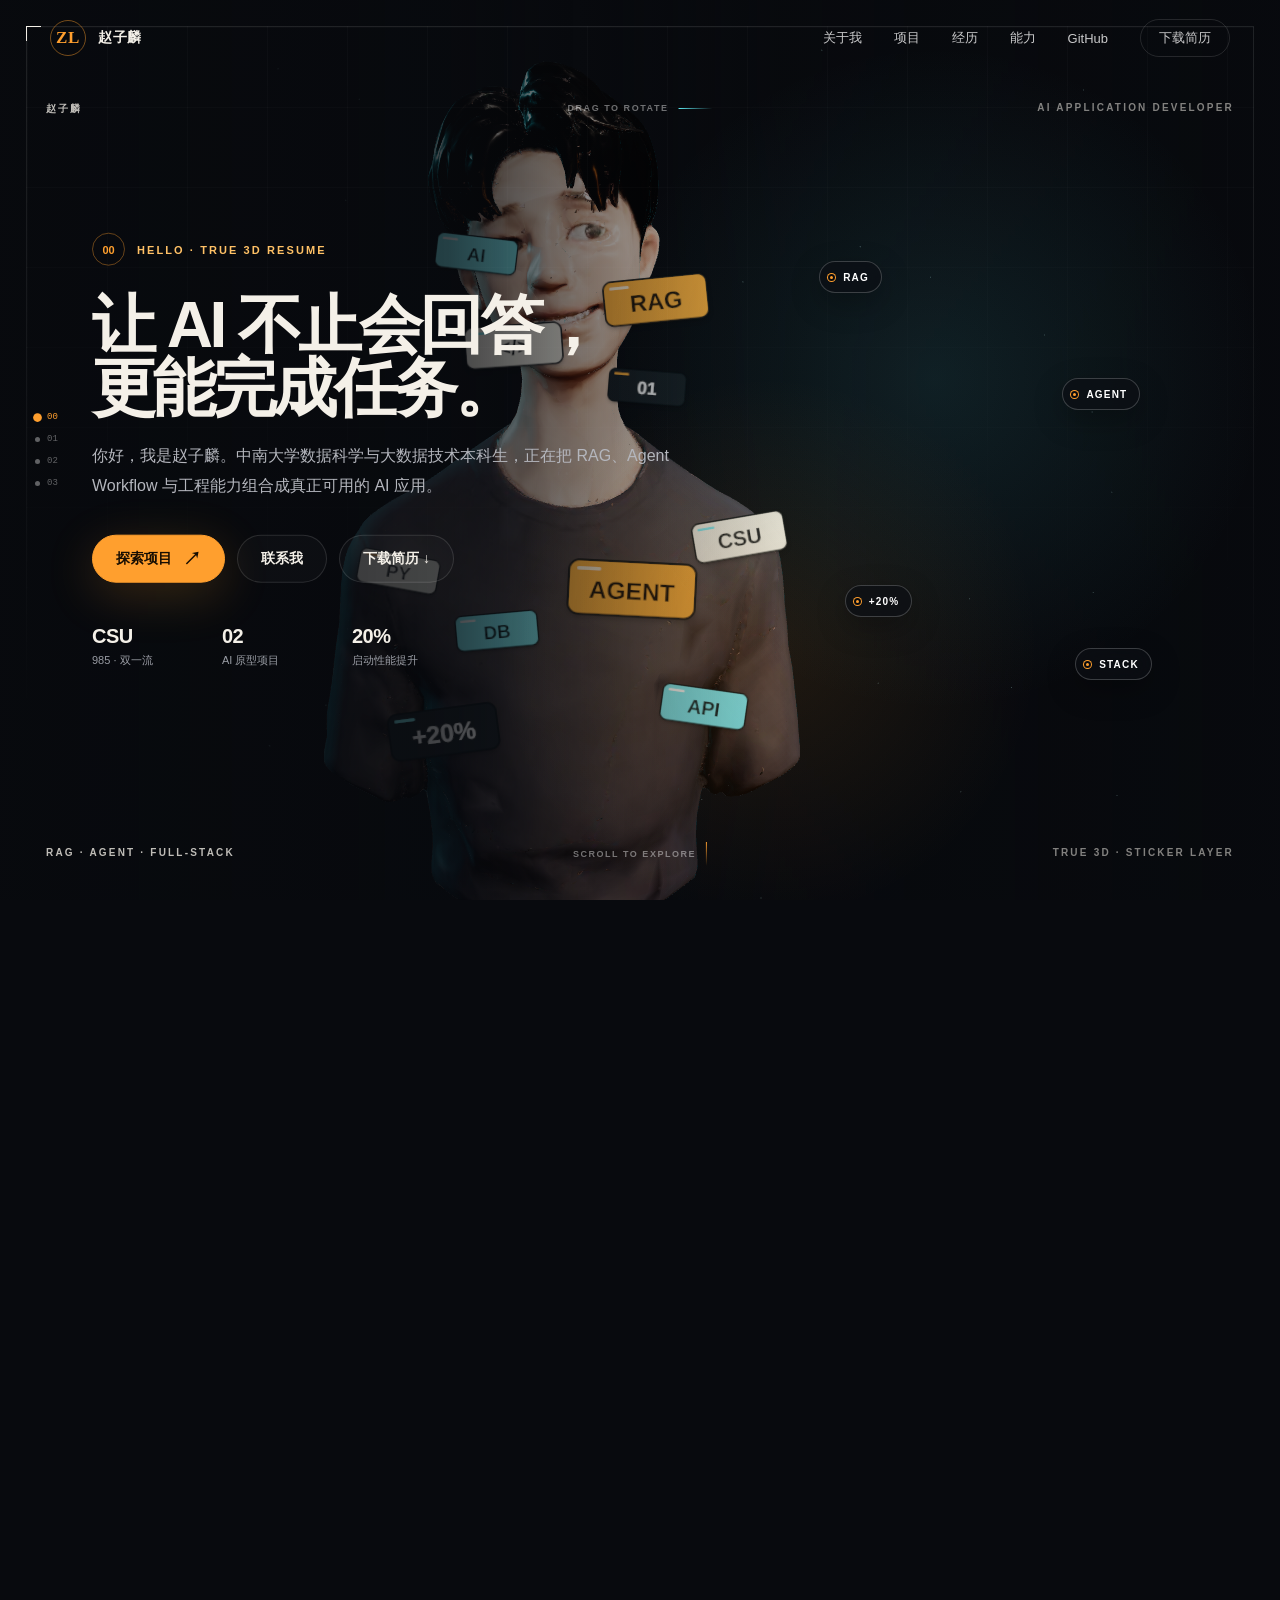
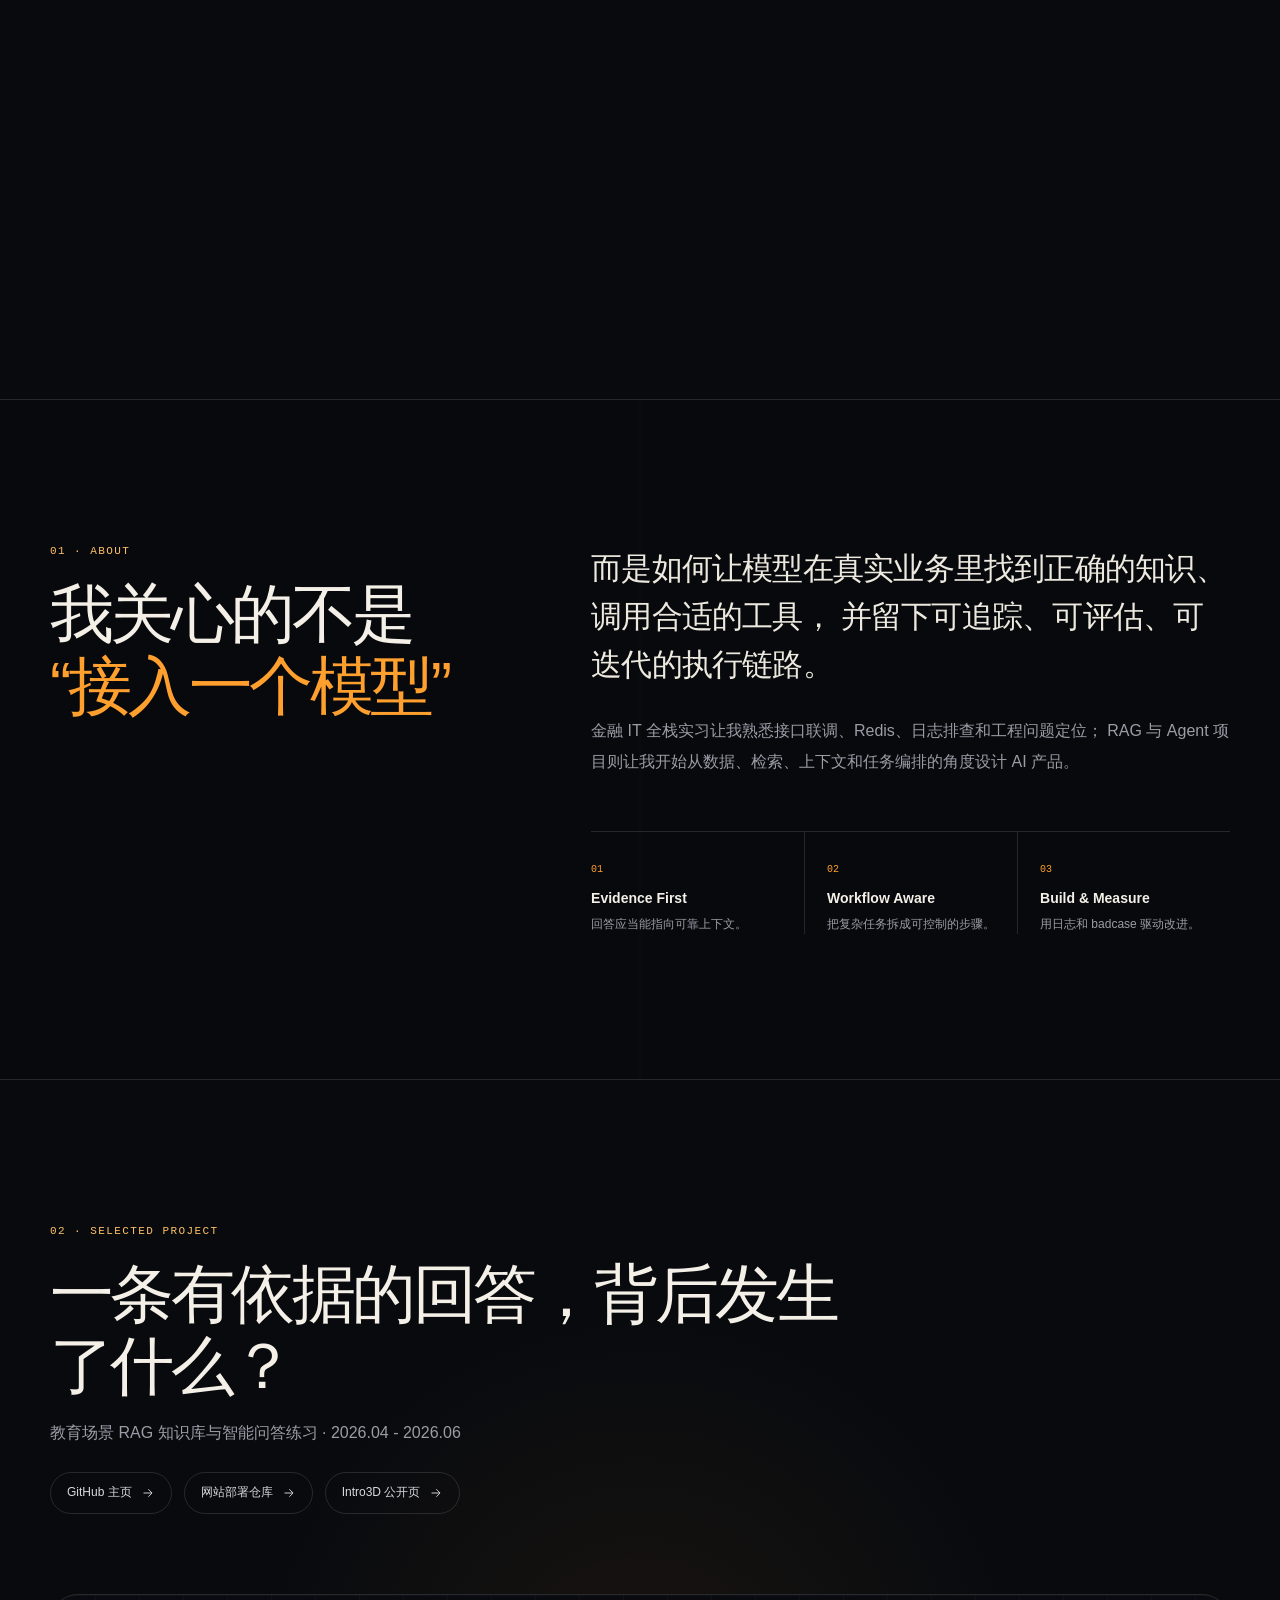
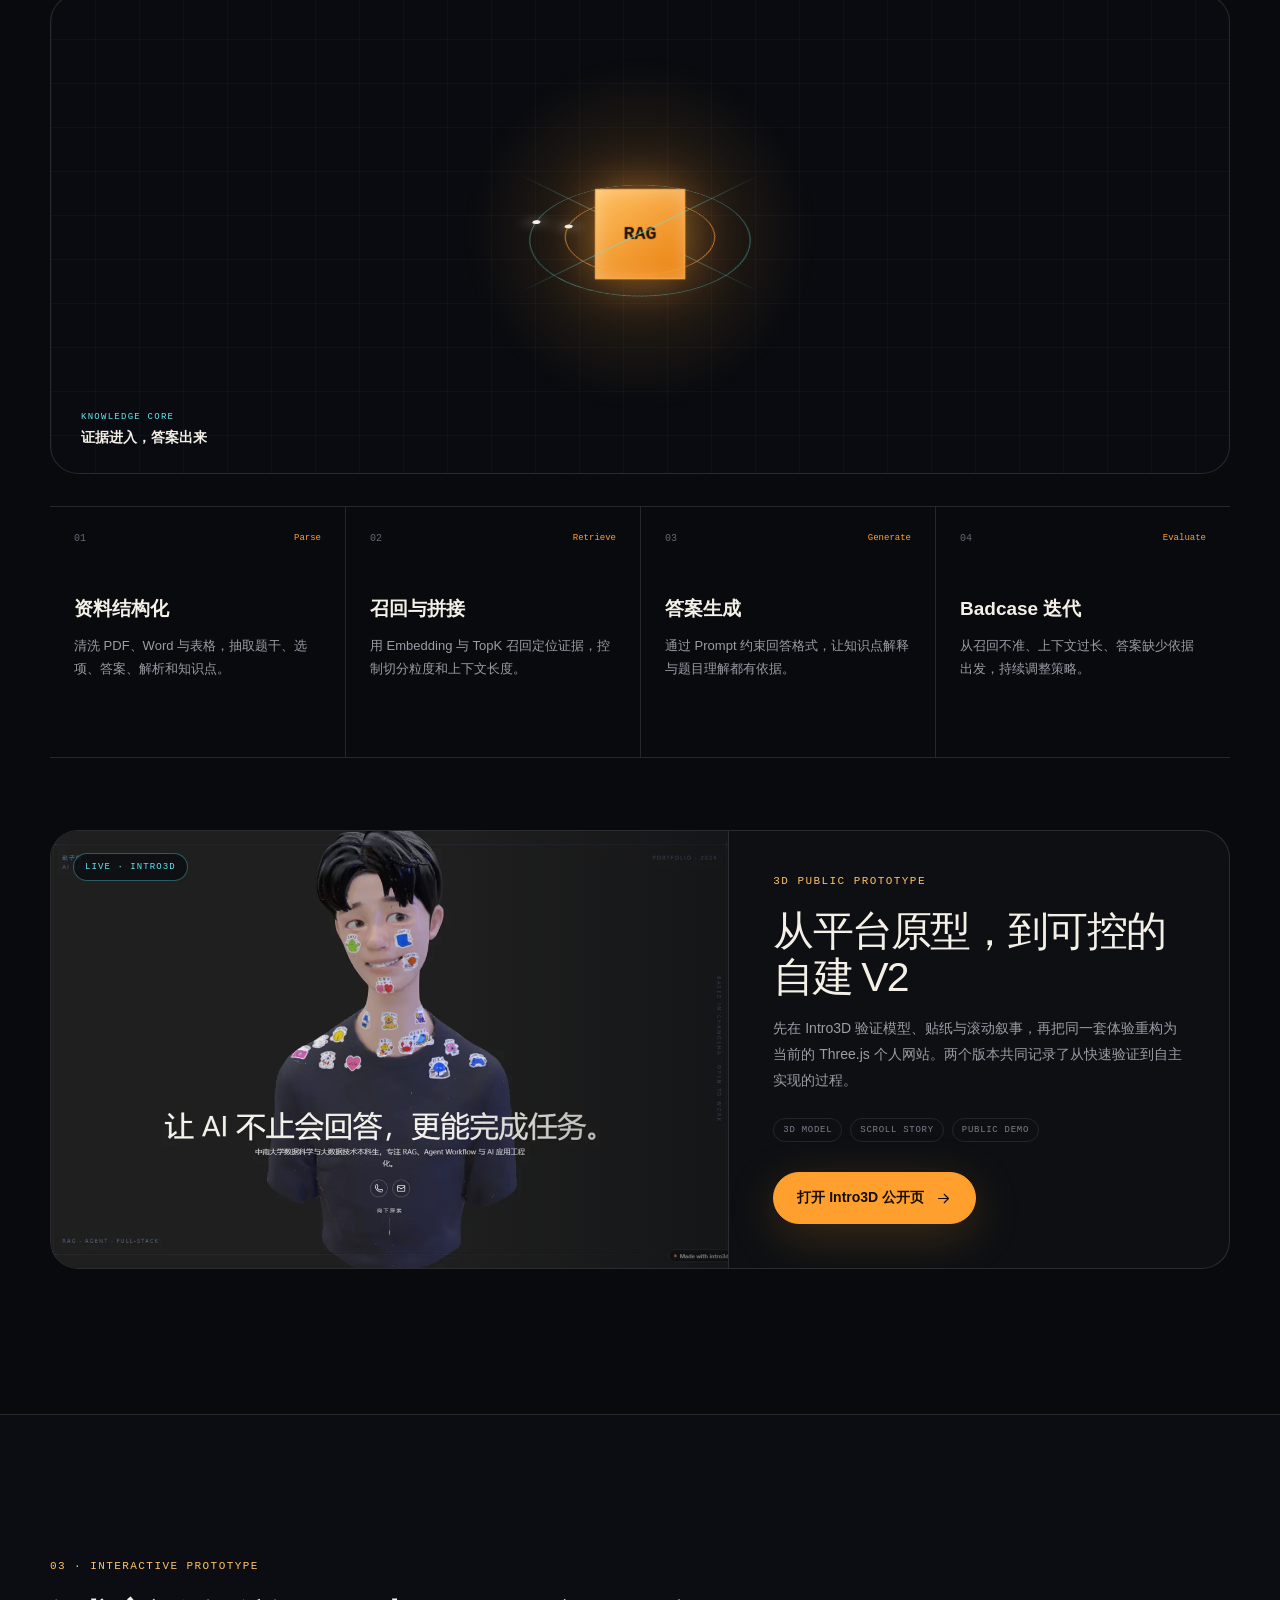
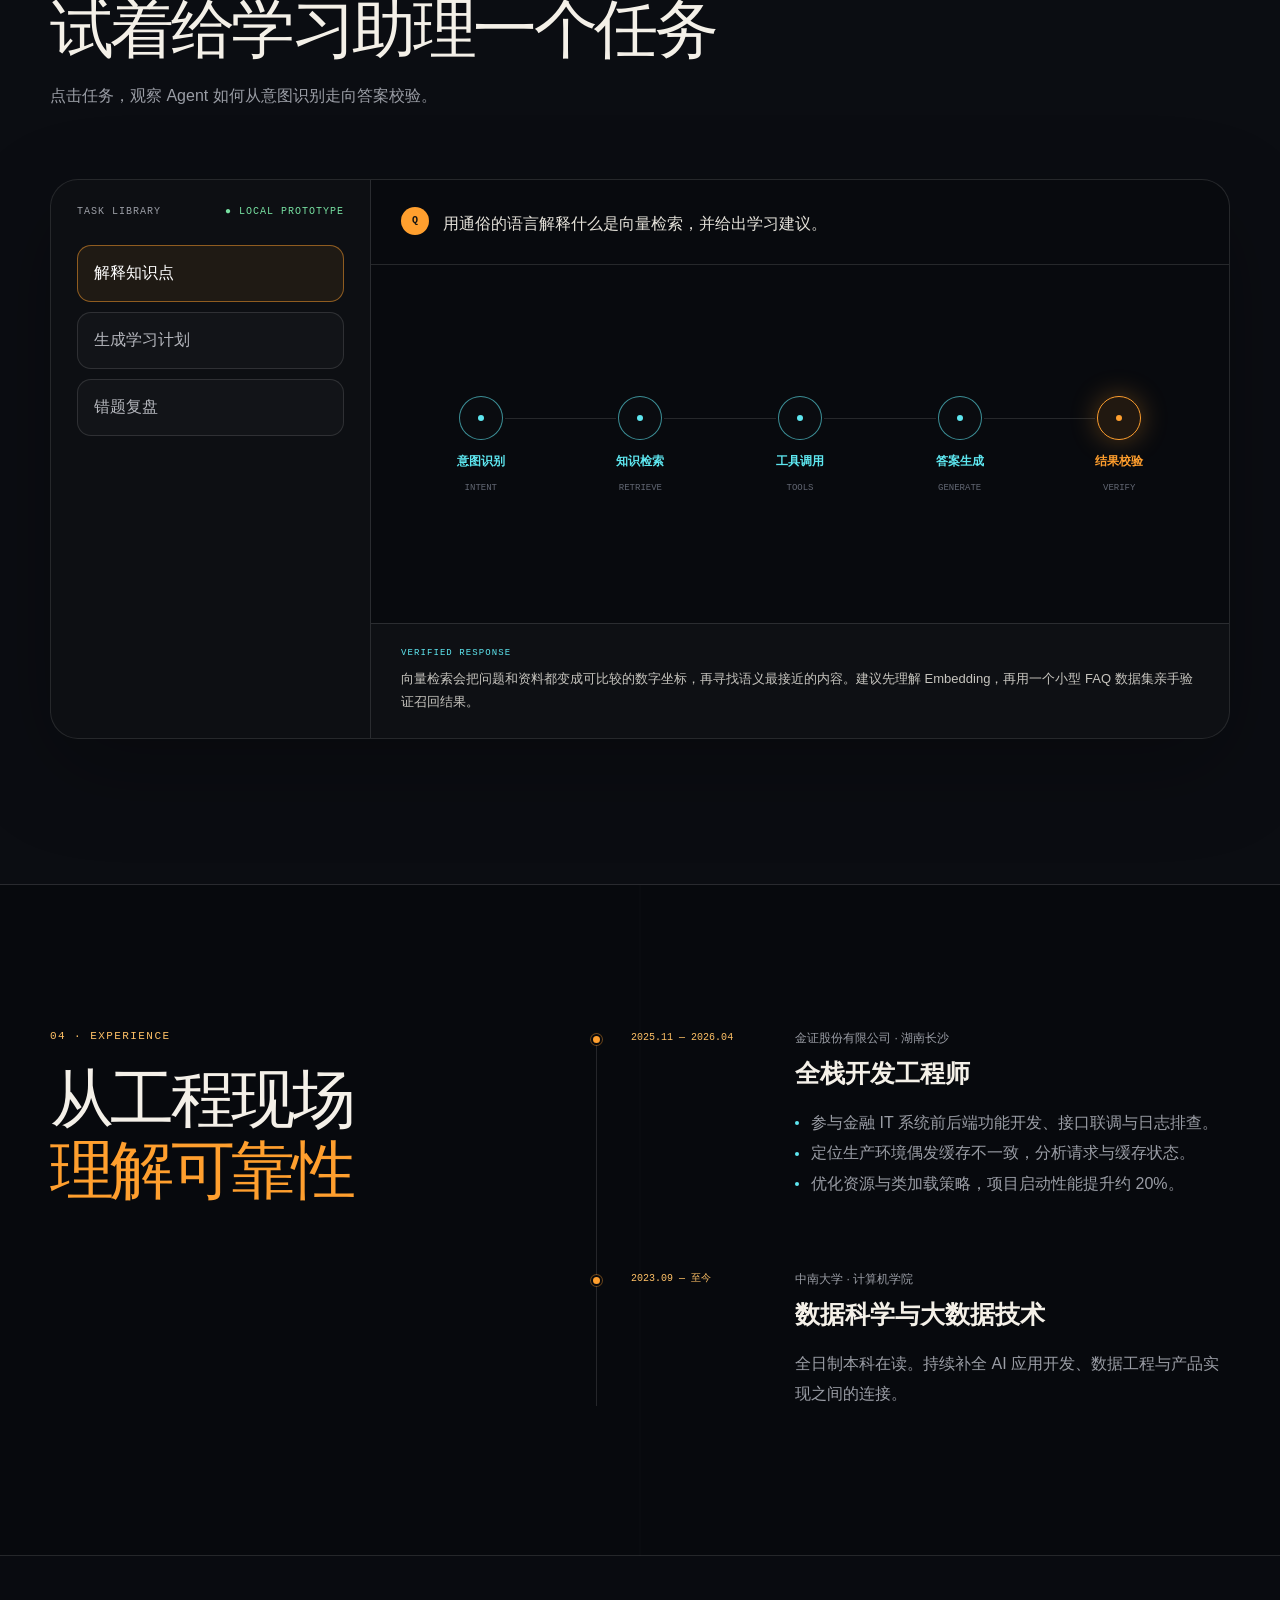
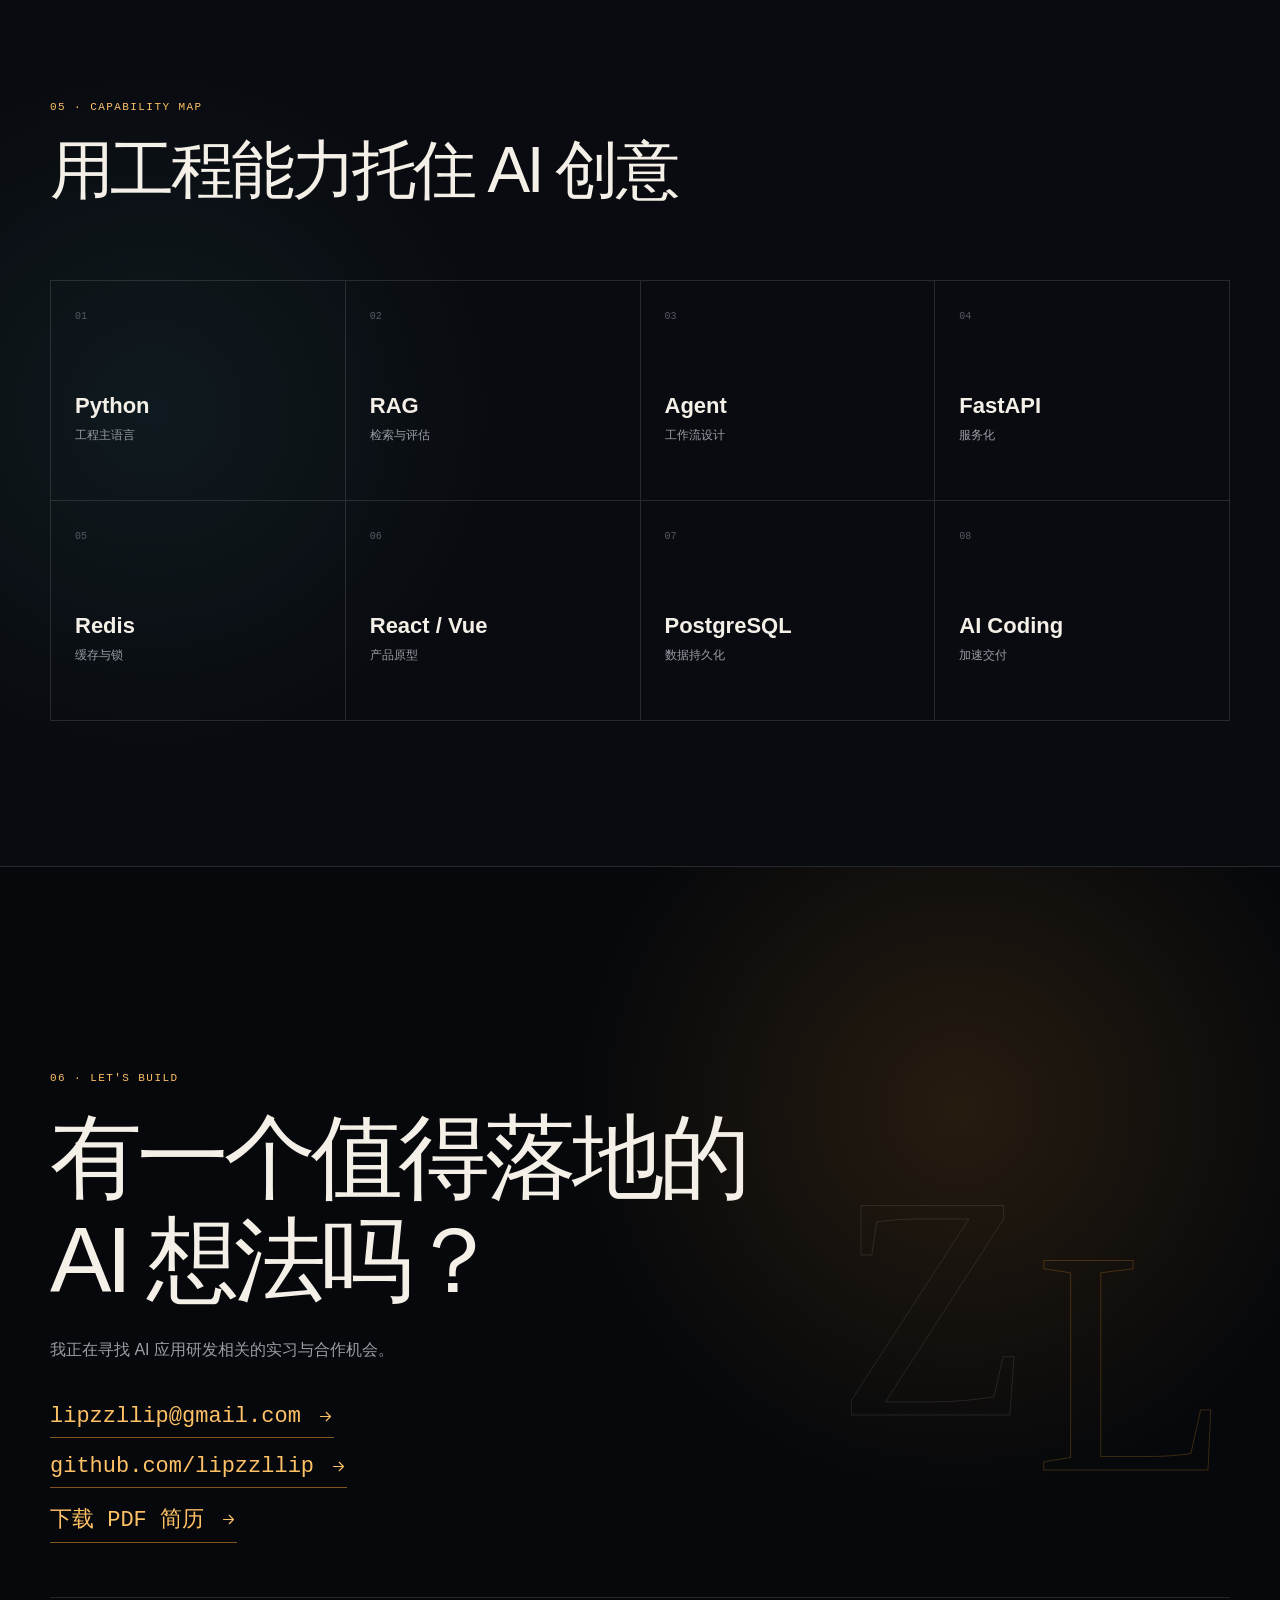
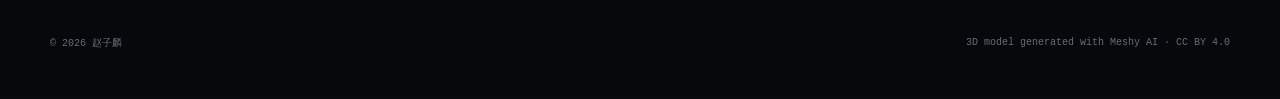
==== commit 64409f8e: "publish interactive 3D sticker layer" ====
--- a/index.html
+++ b/index.html
@@ -1 +1 @@
-<!DOCTYPE html><html lang="zh-CN"><head><meta charSet="utf-8"/><meta name="viewport" content="width=device-width, initial-scale=1"/><link rel="stylesheet" href="/_next/static/chunks/2dwdxn-srz-44.css" data-precedence="next"/><link rel="preload" as="script" fetchPriority="low" href="/_next/static/chunks/311qtovt98m4l.js"/><script src="/_next/static/chunks/2ufyidwy7nl-s.js" async=""></script><script src="/_next/static/chunks/0n3r4i6mkjvbb.js" async=""></script><script src="/_next/static/chunks/turbopack-0traju92c2ztt.js" async=""></script><script src="/_next/static/chunks/44rmzwx08scfc.js" async=""></script><script src="/_next/static/chunks/2u-8f52lr-_t3.js" async=""></script><meta name="theme-color" content="#07090d"/><title>赵子麟 | AI 应用研发工程师</title><meta name="description" content="赵子麟的交互式个人作品集：RAG 知识库、AI 学习助理 Agent 与金融 IT 工程实践。"/><meta name="keywords" content="赵子麟,AI应用研发,RAG,Agent,Python,中南大学"/><meta property="og:title" content="赵子麟 | AI 应用研发工程师"/><meta property="og:description" content="把数据、检索与工具调用，组合成真正可用的 AI 应用。"/><meta property="og:locale" content="zh_CN"/><meta property="og:type" content="website"/><meta name="twitter:card" content="summary"/><meta name="twitter:title" content="赵子麟 | AI 应用研发工程师"/><meta name="twitter:description" content="把数据、检索与工具调用，组合成真正可用的 AI 应用。"/><link rel="icon" href="/icon.svg?icon.3p_a0u0w0ihqd.svg" sizes="any" type="image/svg+xml"/><script src="/_next/static/chunks/0cz1d0mv5g_q7.js" noModule=""></script></head><body><div hidden=""><!--$--><!--/$--></div><main><div class="scroll-progress" style="transform:scaleX(0)" aria-hidden="true"></div><nav class="nav "><div class="nav__inner content-shell"><a class="brand" href="#home"><span class="brand__mark">ZL</span><span>赵子麟</span></a><button class="menu-button" type="button" aria-label="打开导航" aria-expanded="false"><span></span></button><div class="nav__links "><a href="#about">关于我</a><a href="#projects">项目</a><a href="#experience">经历</a><a href="#skills">能力</a><a href="https://github.com/lipzzllip" rel="noreferrer" target="_blank">GitHub</a><a class="nav__contact" href="/resume/zilin-zhao-ai-application-resume.pdf" download="赵子麟-AI应用研发简历.pdf">下载简历</a></div></div></nav><section class="v2-story" id="home"><div class="v2-stage "><div class="v2-canvas" aria-hidden="true"></div><div class="v2-stage__wash"></div><div class="v2-stage__grid" aria-hidden="true"></div><div class="v2-loader " role="status" aria-live="polite"><div class="v2-loader__mark"><span>ZL</span></div><strong>正在加载 3D PROFILE · 0%</strong><div class="v2-loader__bar"><span style="transform:scaleX(0)"></span></div></div><div class="v2-meta v2-meta--top"><span>赵子麟</span><span>AI APPLICATION DEVELOPER</span></div><div class="v2-meta v2-meta--bottom"><span>RAG · AGENT · FULL-STACK</span><span>TRUE 3D · 0.9 MB</span></div><div class="v2-content content-shell"><article class="v2-chapter v2-chapter--left v2-chapter--active" aria-hidden="false"><div class="v2-chapter__kicker"><span>00</span>HELLO · TRUE 3D RESUME</div><h1>让 AI 不止会回答，更能完成任务。</h1><p>你好，我是赵子麟。中南大学数据科学与大数据技术本科生，正在把 RAG、Agent Workflow 与工程能力组合成真正可用的 AI 应用。</p><div class="v2-chapter__actions"><a class="button button--primary" href="#projects">探索项目<span aria-hidden="true">↗</span></a><a class="button button--ghost" href="mailto:lipzzllip@gmail.com">联系我</a><a class="button button--ghost" href="/resume/zilin-zhao-ai-application-resume.pdf" download="赵子麟-AI应用研发简历.pdf">下载简历 ↓</a></div><div class="v2-facts"><span><strong>CSU</strong>985 · 双一流</span><span><strong>02</strong>AI 原型项目</span><span><strong>20%</strong>启动性能提升</span></div></article><article class="v2-chapter v2-chapter--left " aria-hidden="true"><div class="v2-chapter__kicker"><span>01</span>ABOUT · EVIDENCE FIRST</div><h1>我关心的不只是“接入一个模型”。</h1><p>更关心知识从哪里来、工具如何调用，以及每一步能否被追踪、评估和持续迭代。</p><div class="v2-chapter__actions"><a class="button button--primary" href="#about">了解我的方法<span aria-hidden="true">↗</span></a></div></article><article class="v2-chapter v2-chapter--right " aria-hidden="true"><div class="v2-chapter__kicker"><span>02</span>PROJECT · RAG × EDUCATION</div><h1>让每一条回答，都能找到依据。</h1><p>从 PDF、Word 与表格结构化开始，完成 Embedding 召回、上下文拼接、受约束生成与 Badcase 迭代。</p><div class="v2-chapter__actions"><a class="button button--primary" href="#projects">查看 RAG 项目<span aria-hidden="true">↗</span></a></div></article><article class="v2-chapter v2-chapter--right " aria-hidden="true"><div class="v2-chapter__kicker"><span>03</span>ENGINEERING · BUILD &amp; MEASURE</div><h1>创意最终要落到可靠的工程里。</h1><p>金融 IT 全栈实践、接口联调、Redis、日志排查与性能优化，让我习惯用结果验证方案。</p><div class="v2-chapter__actions"><a class="button button--primary" href="#experience">查看经历与能力<span aria-hidden="true">↗</span></a></div></article></div><div class="v2-hotspots " aria-label="3D 能力热点"><button class="v2-hotspot v2-hotspot--rag" type="button"><span></span>RAG</button><button class="v2-hotspot v2-hotspot--agent" type="button"><span></span>AGENT</button><button class="v2-hotspot v2-hotspot--impact" type="button"><span></span>+20%</button><button class="v2-hotspot v2-hotspot--stack" type="button"><span></span>STACK</button></div><aside class="v2-hotspot-card " aria-live="polite"></aside><nav class="v2-dots" aria-label="3D 简历章节"><button class="v2-dot--active" type="button" aria-label="前往章节 1：HELLO · TRUE 3D RESUME" aria-current="step"><span></span>00</button><button class="" type="button" aria-label="前往章节 2：ABOUT · EVIDENCE FIRST"><span></span>01</button><button class="" type="button" aria-label="前往章节 3：PROJECT · RAG × EDUCATION"><span></span>02</button><button class="" type="button" aria-label="前往章节 4：ENGINEERING · BUILD &amp; MEASURE"><span></span>03</button></nav><div class="v2-gesture" aria-hidden="true"><span>DRAG TO ROTATE</span><i></i></div><button class="v2-scroll-next" type="button"><span>SCROLL TO EXPLORE</span><i></i></button></div></section><section class="section about" id="about"><div class="content-shell two-column"><div class="reveal  section-heading" style="transition-delay:0ms"><div class="section-kicker">01 · ABOUT</div><h2>我关心的不是<br/><span>“接入一个模型”</span></h2></div><div class="reveal  about__body" style="transition-delay:120ms"><p class="lead">而是如何让模型在真实业务里找到正确的知识、调用合适的工具， 并留下可追踪、可评估、可迭代的执行链路。</p><p>金融 IT 全栈实习让我熟悉接口联调、Redis、日志排查和工程问题定位； RAG 与 Agent 项目则让我开始从数据、检索、上下文和任务编排的角度设计 AI 产品。</p><div class="principles"><div><span>01</span><strong>Evidence First</strong><p>回答应当能指向可靠上下文。</p></div><div><span>02</span><strong>Workflow Aware</strong><p>把复杂任务拆成可控制的步骤。</p></div><div><span>03</span><strong>Build &amp; Measure</strong><p>用日志和 badcase 驱动改进。</p></div></div></div></div></section><section class="section projects" id="projects"><div class="content-shell"><div class="reveal  projects__heading" style="transition-delay:0ms"><div class="section-kicker">02 · SELECTED PROJECT</div><h2>一条有依据的回答，背后发生了什么？</h2><p>教育场景 RAG 知识库与智能问答练习 · 2026.04 - 2026.06</p><div class="projects__links" aria-label="GitHub 与项目仓库"><a href="https://github.com/lipzzllip" target="_blank" rel="noreferrer">GitHub 主页 <svg viewBox="0 0 24 24" aria-hidden="true"><path d="M5 12h13M13 6l6 6-6 6"></path></svg></a><a href="https://github.com/lipzzllip/lipzzllip.github.io" target="_blank" rel="noreferrer">网站部署仓库 <svg viewBox="0 0 24 24" aria-hidden="true"><path d="M5 12h13M13 6l6 6-6 6"></path></svg></a><a href="https://intro3d.com/u/lipzzllip" target="_blank" rel="noreferrer">Intro3D 公开页 <svg viewBox="0 0 24 24" aria-hidden="true"><path d="M5 12h13M13 6l6 6-6 6"></path></svg></a></div></div><div class="rag-stage"><div class="rag-stage__glow"></div><div class="rag-stage__core"><div class="core-orbit core-orbit--outer"></div><div class="core-orbit core-orbit--inner"></div><div class="core-cube"><span>RAG</span></div></div><div class="rag-stage__label"><span>KNOWLEDGE CORE</span><strong>证据进入，答案出来</strong></div></div><div class="rag-steps"><div class="reveal  rag-step" style="transition-delay:0ms"><div class="rag-step__top"><span>01</span><code>Parse</code></div><h3>资料结构化</h3><p>清洗 PDF、Word 与表格，抽取题干、选项、答案、解析和知识点。</p></div><div class="reveal  rag-step" style="transition-delay:90ms"><div class="rag-step__top"><span>02</span><code>Retrieve</code></div><h3>召回与拼接</h3><p>用 Embedding 与 TopK 召回定位证据，控制切分粒度和上下文长度。</p></div><div class="reveal  rag-step" style="transition-delay:180ms"><div class="rag-step__top"><span>03</span><code>Generate</code></div><h3>答案生成</h3><p>通过 Prompt 约束回答格式，让知识点解释与题目理解都有依据。</p></div><div class="reveal  rag-step" style="transition-delay:270ms"><div class="rag-step__top"><span>04</span><code>Evaluate</code></div><h3>Badcase 迭代</h3><p>从召回不准、上下文过长、答案缺少依据出发，持续调整策略。</p></div></div><div class="reveal  intro3d-card" style="transition-delay:100ms"><a class="intro3d-card__visual" href="https://intro3d.com/u/lipzzllip" target="_blank" rel="noreferrer" aria-label="打开赵子麟的 Intro3D 公开页"><img src="/intro3d-preview.webp" alt="赵子麟的 Intro3D 3D 交互式简历公开页预览" width="1280" height="800" loading="lazy"/><span>LIVE · INTRO3D</span></a><div class="intro3d-card__copy"><div class="section-kicker">3D PUBLIC PROTOTYPE</div><h3>从平台原型，到可控的自建 V2</h3><p>先在 Intro3D 验证模型、贴纸与滚动叙事，再把同一套体验重构为当前的 Three.js 个人网站。两个版本共同记录了从快速验证到自主实现的过程。</p><div class="intro3d-card__tags" aria-label="项目特点"><span>3D MODEL</span><span>SCROLL STORY</span><span>PUBLIC DEMO</span></div><a class="button button--primary" href="https://intro3d.com/u/lipzzllip" target="_blank" rel="noreferrer">打开 Intro3D 公开页 <svg viewBox="0 0 24 24" aria-hidden="true"><path d="M5 12h13M13 6l6 6-6 6"></path></svg></a></div></div></div></section><section class="section agent-section" id="agent"><div class="content-shell"><div class="reveal  agent-section__heading" style="transition-delay:0ms"><div class="section-kicker">03 · INTERACTIVE PROTOTYPE</div><h2>试着给学习助理一个任务</h2><p>点击任务，观察 Agent 如何从意图识别走向答案校验。</p></div><div class="agent-demo"><div class="agent-demo__sidebar"><div class="agent-demo__label"><span>TASK LIBRARY</span><span>● LOCAL PROTOTYPE</span></div><button class="agent-demo__task agent-demo__task--active" type="button">解释知识点</button><button class="agent-demo__task " type="button">生成学习计划</button><button class="agent-demo__task " type="button">错题复盘</button></div><div class="agent-demo__content"><div class="agent-demo__query"><span>Q</span><p>用通俗的语言解释什么是向量检索，并给出学习建议。</p></div><div class="agent-demo__flow" aria-label="Agent 执行流程"><div class="flow-node "><div class="flow-node__orb"></div><strong>意图识别</strong><small>INTENT</small></div><div class="flow-node "><div class="flow-node__orb"></div><strong>知识检索</strong><small>RETRIEVE</small></div><div class="flow-node "><div class="flow-node__orb"></div><strong>工具调用</strong><small>TOOLS</small></div><div class="flow-node "><div class="flow-node__orb"></div><strong>答案生成</strong><small>GENERATE</small></div><div class="flow-node "><div class="flow-node__orb"></div><strong>结果校验</strong><small>VERIFY</small></div></div><div class="agent-demo__result" aria-live="polite"><span>PROCESSING</span><p>Agent 正在组合上下文、工具与约束，请稍候…</p></div></div></div></div></section><section class="section experience" id="experience"><div class="content-shell two-column"><div class="reveal  section-heading" style="transition-delay:0ms"><div class="section-kicker">04 · EXPERIENCE</div><h2>从工程现场<br/><span>理解可靠性</span></h2></div><div class="timeline"><div class="reveal  timeline__item" style="transition-delay:0ms"><div class="timeline__date">2025.11 — 2026.04</div><div class="timeline__dot"></div><div class="timeline__content"><div class="timeline__meta">金证股份有限公司 · 湖南长沙</div><h3>全栈开发工程师</h3><ul><li>参与金融 IT 系统前后端功能开发、接口联调与日志排查。</li><li>定位生产环境偶发缓存不一致，分析请求与缓存状态。</li><li>优化资源与类加载策略，项目启动性能提升约 20%。</li></ul></div></div><div class="reveal  timeline__item" style="transition-delay:120ms"><div class="timeline__date">2023.09 — 至今</div><div class="timeline__dot"></div><div class="timeline__content"><div class="timeline__meta">中南大学 · 计算机学院</div><h3>数据科学与大数据技术</h3><p>全日制本科在读。持续补全 AI 应用开发、数据工程与产品实现之间的连接。</p></div></div></div></div></section><section class="section skills" id="skills"><div class="content-shell"><div class="reveal  skills__heading" style="transition-delay:0ms"><div class="section-kicker">05 · CAPABILITY MAP</div><h2>用工程能力托住 AI 创意</h2></div><div class="skill-grid"><div class="reveal  skill-card" style="transition-delay:0ms"><span>01</span><h3>Python</h3><p>工程主语言</p><div class="skill-card__line"></div></div><div class="reveal  skill-card" style="transition-delay:70ms"><span>02</span><h3>RAG</h3><p>检索与评估</p><div class="skill-card__line"></div></div><div class="reveal  skill-card" style="transition-delay:140ms"><span>03</span><h3>Agent</h3><p>工作流设计</p><div class="skill-card__line"></div></div><div class="reveal  skill-card" style="transition-delay:210ms"><span>04</span><h3>FastAPI</h3><p>服务化</p><div class="skill-card__line"></div></div><div class="reveal  skill-card" style="transition-delay:0ms"><span>05</span><h3>Redis</h3><p>缓存与锁</p><div class="skill-card__line"></div></div><div class="reveal  skill-card" style="transition-delay:70ms"><span>06</span><h3>React / Vue</h3><p>产品原型</p><div class="skill-card__line"></div></div><div class="reveal  skill-card" style="transition-delay:140ms"><span>07</span><h3>PostgreSQL</h3><p>数据持久化</p><div class="skill-card__line"></div></div><div class="reveal  skill-card" style="transition-delay:210ms"><span>08</span><h3>AI Coding</h3><p>加速交付</p><div class="skill-card__line"></div></div></div></div></section><section class="contact" id="contact"><div class="contact__glow"></div><div class="content-shell contact__inner"><div class="reveal  " style="transition-delay:0ms"><div class="section-kicker">06 · LET&#x27;S BUILD</div><h2>有一个值得落地的<br/>AI 想法吗？</h2><p>我正在寻找 AI 应用研发相关的实习与合作机会。</p><div class="contact__links"><a class="contact__mail" href="mailto:lipzzllip@gmail.com">lipzzllip@gmail.com<svg viewBox="0 0 24 24" aria-hidden="true"><path d="M5 12h13M13 6l6 6-6 6"></path></svg></a><a class="contact__mail" href="https://github.com/lipzzllip" target="_blank" rel="noreferrer">github.com/lipzzllip<svg viewBox="0 0 24 24" aria-hidden="true"><path d="M5 12h13M13 6l6 6-6 6"></path></svg></a><a class="contact__mail" href="/resume/zilin-zhao-ai-application-resume.pdf" download="赵子麟-AI应用研发简历.pdf">下载 PDF 简历<svg viewBox="0 0 24 24" aria-hidden="true"><path d="M5 12h13M13 6l6 6-6 6"></path></svg></a></div></div><div class="contact__mark" aria-hidden="true"><span>Z</span><span>L</span></div></div><footer class="content-shell footer"><span>© 2026 赵子麟</span><span>3D model generated with Meshy AI · CC BY 4.0</span></footer></section></main><!--$--><!--/$--><script src="/_next/static/chunks/311qtovt98m4l.js" id="_R_" async=""></script><script>(self.__next_f=self.__next_f||[]).push([0])</script><script>self.__next_f.push([1,"1:\"$Sreact.fragment\"\n2:I[86197,[\"/_next/static/chunks/44rmzwx08scfc.js\"],\"default\"]\n3:I[91240,[\"/_next/static/chunks/44rmzwx08scfc.js\"],\"default\"]\n4:I[52004,[\"/_next/static/chunks/44rmzwx08scfc.js\",\"/_next/static/chunks/2u-8f52lr-_t3.js\"],\"default\"]\n5:I[42724,[\"/_next/static/chunks/44rmzwx08scfc.js\",\"/_next/static/chunks/2u-8f52lr-_t3.js\"],\"default\"]\n6:I[36114,[\"/_next/static/chunks/44rmzwx08scfc.js\",\"/_next/static/chunks/2u-8f52lr-_t3.js\"],\"default\"]\n7:I[59095,[\"/_next/static/chunks/44rmzwx08scfc.js\",\"/_next/static/chunks/2u-8f52lr-_t3.js\"],\"default\"]\n11:I[34178,[\"/_next/static/chunks/44rmzwx08scfc.js\"],\"default\",1]\n:HL[\"/_next/static/chunks/2dwdxn-srz-44.css\",\"style\"]\n"])</script><script>self.__next_f.push([1,"0:{\"P\":null,\"c\":[\"\",\"\"],\"q\":\"\",\"i\":false,\"f\":[[[\"\",{\"children\":[\"__PAGE__\",{}]},\"$undefined\",\"$undefined\",16],[[\"$\",\"$1\",\"c\",{\"children\":[[[\"$\",\"link\",\"0\",{\"rel\":\"stylesheet\",\"href\":\"/_next/static/chunks/2dwdxn-srz-44.css\",\"precedence\":\"next\",\"crossOrigin\":\"$undefined\",\"nonce\":\"$undefined\"}],[\"$\",\"script\",\"script-0\",{\"src\":\"/_next/static/chunks/44rmzwx08scfc.js\",\"async\":true,\"nonce\":\"$undefined\"}]],[\"$\",\"html\",null,{\"lang\":\"zh-CN\",\"children\":[\"$\",\"body\",null,{\"children\":[\"$\",\"$L2\",null,{\"parallelRouterKey\":\"children\",\"error\":\"$undefined\",\"errorStyles\":\"$undefined\",\"errorScripts\":\"$undefined\",\"template\":[\"$\",\"$L3\",null,{}],\"templateStyles\":\"$undefined\",\"templateScripts\":\"$undefined\",\"notFound\":[[[\"$\",\"title\",null,{\"children\":\"404: This page could not be found.\"}],[\"$\",\"div\",null,{\"style\":{\"fontFamily\":\"system-ui,\\\"Segoe UI\\\",Roboto,Helvetica,Arial,sans-serif,\\\"Apple Color Emoji\\\",\\\"Segoe UI Emoji\\\"\",\"height\":\"100vh\",\"textAlign\":\"center\",\"display\":\"flex\",\"flexDirection\":\"column\",\"alignItems\":\"center\",\"justifyContent\":\"center\"},\"children\":[\"$\",\"div\",null,{\"children\":[[\"$\",\"style\",null,{\"dangerouslySetInnerHTML\":{\"__html\":\"body{color:#000;background:#fff;margin:0}.next-error-h1{border-right:1px solid rgba(0,0,0,.3)}@media (prefers-color-scheme:dark){body{color:#fff;background:#000}.next-error-h1{border-right:1px solid rgba(255,255,255,.3)}}\"}}],[\"$\",\"h1\",null,{\"className\":\"next-error-h1\",\"style\":{\"display\":\"inline-block\",\"margin\":\"0 20px 0 0\",\"padding\":\"0 23px 0 0\",\"fontSize\":24,\"fontWeight\":500,\"verticalAlign\":\"top\",\"lineHeight\":\"49px\"},\"children\":404}],[\"$\",\"div\",null,{\"style\":{\"display\":\"inline-block\"},\"children\":[\"$\",\"h2\",null,{\"style\":{\"fontSize\":14,\"fontWeight\":400,\"lineHeight\":\"49px\",\"margin\":0},\"children\":\"This page could not be found.\"}]}]]}]}]],[]],\"forbidden\":\"$undefined\",\"unauthorized\":\"$undefined\"}]}]}]]}],{\"children\":[[\"$\",\"$1\",\"c\",{\"children\":[[\"$\",\"main\",null,{\"children\":[[\"$\",\"$L4\",null,{}],[\"$\",\"$L5\",null,{}],[\"$\",\"$L6\",null,{}],[\"$\",\"section\",null,{\"className\":\"section about\",\"id\":\"about\",\"children\":[\"$\",\"div\",null,{\"className\":\"content-shell two-column\",\"children\":[[\"$\",\"$L7\",null,{\"className\":\"section-heading\",\"children\":[[\"$\",\"div\",null,{\"className\":\"section-kicker\",\"children\":\"01 · ABOUT\"}],[\"$\",\"h2\",null,{\"children\":[\"我关心的不是\",[\"$\",\"br\",null,{}],[\"$\",\"span\",null,{\"children\":\"“接入一个模型”\"}]]}]]}],[\"$\",\"$L7\",null,{\"className\":\"about__body\",\"delay\":120,\"children\":[[\"$\",\"p\",null,{\"className\":\"lead\",\"children\":\"而是如何让模型在真实业务里找到正确的知识、调用合适的工具， 并留下可追踪、可评估、可迭代的执行链路。\"}],[\"$\",\"p\",null,{\"children\":\"金融 IT 全栈实习让我熟悉接口联调、Redis、日志排查和工程问题定位； RAG 与 Agent 项目则让我开始从数据、检索、上下文和任务编排的角度设计 AI 产品。\"}],[\"$\",\"div\",null,{\"className\":\"principles\",\"children\":[[\"$\",\"div\",null,{\"children\":[[\"$\",\"span\",null,{\"children\":\"01\"}],[\"$\",\"strong\",null,{\"children\":\"Evidence First\"}],[\"$\",\"p\",null,{\"children\":\"回答应当能指向可靠上下文。\"}]]}],[\"$\",\"div\",null,{\"children\":[[\"$\",\"span\",null,{\"children\":\"02\"}],[\"$\",\"strong\",null,{\"children\":\"Workflow Aware\"}],[\"$\",\"p\",null,{\"children\":\"把复杂任务拆成可控制的步骤。\"}]]}],[\"$\",\"div\",null,{\"children\":[[\"$\",\"span\",null,{\"children\":\"03\"}],[\"$\",\"strong\",null,{\"children\":\"Build \u0026 Measure\"}],[\"$\",\"p\",null,{\"children\":\"用日志和 badcase 驱动改进。\"}]]}]]}]]}]]}]}],[\"$\",\"section\",null,{\"className\":\"section projects\",\"id\":\"projects\",\"children\":[\"$\",\"div\",null,{\"className\":\"content-shell\",\"children\":[[\"$\",\"$L7\",null,{\"className\":\"projects__heading\",\"children\":[[\"$\",\"div\",null,{\"className\":\"section-kicker\",\"children\":\"02 · SELECTED PROJECT\"}],[\"$\",\"h2\",null,{\"children\":\"一条有依据的回答，背后发生了什么？\"}],[\"$\",\"p\",null,{\"children\":\"教育场景 RAG 知识库与智能问答练习 · 2026.04 - 2026.06\"}],[\"$\",\"div\",null,{\"className\":\"projects__links\",\"aria-label\":\"GitHub 与项目仓库\",\"children\":[[\"$\",\"a\",null,{\"href\":\"https://github.com/lipzzllip\",\"target\":\"_blank\",\"rel\":\"noreferrer\",\"children\":[\"GitHub 主页 \",[\"$\",\"svg\",null,{\"viewBox\":\"0 0 24 24\",\"aria-hidden\":\"true\",\"children\":[\"$\",\"path\",null,{\"d\":\"M5 12h13M13 6l6 6-6 6\"}]}]]}],[\"$\",\"a\",null,{\"href\":\"https://github.com/lipzzllip/lipzzllip.github.io\",\"target\":\"_blank\",\"rel\":\"noreferrer\",\"children\":[\"网站部署仓库 \",[\"$\",\"svg\",null,{\"viewBox\":\"0 0 24 24\",\"aria-hidden\":\"true\",\"children\":[\"$\",\"path\",null,{\"d\":\"M5 12h13M13 6l6 6-6 6\"}]}]]}],[\"$\",\"a\",null,{\"href\":\"https://intro3d.com/u/lipzzllip\",\"target\":\"_blank\",\"rel\":\"noreferrer\",\"children\":[\"Intro3D 公开页 \",[\"$\",\"svg\",null,{\"viewBox\":\"0 0 24 24\",\"aria-hidden\":\"true\",\"children\":[\"$\",\"path\",null,{\"d\":\"M5 12h13M13 6l6 6-6 6\"}]}]]}]]}]]}],[\"$\",\"div\",null,{\"className\":\"rag-stage\",\"children\":[[\"$\",\"div\",null,{\"className\":\"rag-stage__glow\"}],[\"$\",\"div\",null,{\"className\":\"rag-stage__core\",\"children\":[[\"$\",\"div\",null,{\"className\":\"core-orbit core-orbit--outer\"}],[\"$\",\"div\",null,{\"className\":\"core-orbit core-orbit--inner\"}],[\"$\",\"div\",null,{\"className\":\"core-cube\",\"children\":[\"$\",\"span\",null,{\"children\":\"RAG\"}]}]]}],[\"$\",\"div\",null,{\"className\":\"rag-stage__label\",\"children\":[[\"$\",\"span\",null,{\"children\":\"KNOWLEDGE CORE\"}],[\"$\",\"strong\",null,{\"children\":\"证据进入，答案出来\"}]]}]]}],\"$L8\",\"$L9\"]}]}],\"$La\",\"$Lb\",\"$Lc\",\"$Ld\"]}],[\"$Le\"],\"$Lf\"]}],{},null,false,null]},null,false,null],\"$L10\",false]],\"m\":\"$undefined\",\"G\":[\"$11\",[\"$L12\"]],\"S\":true,\"h\":null,\"s\":\"$undefined\",\"l\":\"$undefined\",\"p\":\"$undefined\",\"d\":\"$undefined\",\"b\":\"KvvLCcRxp0-auJl-587GN\"}\n"])</script><script>self.__next_f.push([1,"13:I[34551,[\"/_next/static/chunks/44rmzwx08scfc.js\",\"/_next/static/chunks/2u-8f52lr-_t3.js\"],\"default\"]\n14:I[9678,[\"/_next/static/chunks/44rmzwx08scfc.js\"],\"OutletBoundary\"]\n15:\"$Sreact.suspense\"\n17:I[9678,[\"/_next/static/chunks/44rmzwx08scfc.js\"],\"ViewportBoundary\"]\n19:I[9678,[\"/_next/static/chunks/44rmzwx08scfc.js\"],\"MetadataBoundary\"]\n8:[\"$\",\"div\",null,{\"className\":\"rag-steps\",\"children\":[[\"$\",\"$L7\",\"01\",{\"className\":\"rag-step\",\"delay\":0,\"children\":[[\"$\",\"div\",null,{\"className\":\"rag-step__top\",\"children\":[[\"$\",\"span\",null,{\"children\":\"01\"}],[\"$\",\"code\",null,{\"children\":\"Parse\"}]]}],[\"$\",\"h3\",null,{\"children\":\"资料结构化\"}],[\"$\",\"p\",null,{\"children\":\"清洗 PDF、Word 与表格，抽取题干、选项、答案、解析和知识点。\"}]]}],[\"$\",\"$L7\",\"02\",{\"className\":\"rag-step\",\"delay\":90,\"children\":[[\"$\",\"div\",null,{\"className\":\"rag-step__top\",\"children\":[[\"$\",\"span\",null,{\"children\":\"02\"}],[\"$\",\"code\",null,{\"children\":\"Retrieve\"}]]}],[\"$\",\"h3\",null,{\"children\":\"召回与拼接\"}],[\"$\",\"p\",null,{\"children\":\"用 Embedding 与 TopK 召回定位证据，控制切分粒度和上下文长度。\"}]]}],[\"$\",\"$L7\",\"03\",{\"className\":\"rag-step\",\"delay\":180,\"children\":[[\"$\",\"div\",null,{\"className\":\"rag-step__top\",\"children\":[[\"$\",\"span\",null,{\"children\":\"03\"}],[\"$\",\"code\",null,{\"children\":\"Generate\"}]]}],[\"$\",\"h3\",null,{\"children\":\"答案生成\"}],[\"$\",\"p\",null,{\"children\":\"通过 Prompt 约束回答格式，让知识点解释与题目理解都有依据。\"}]]}],[\"$\",\"$L7\",\"04\",{\"className\":\"rag-step\",\"delay\":270,\"children\":[[\"$\",\"div\",null,{\"className\":\"rag-step__top\",\"children\":[[\"$\",\"span\",null,{\"children\":\"04\"}],[\"$\",\"code\",null,{\"children\":\"Evaluate\"}]]}],[\"$\",\"h3\",null,{\"children\":\"Badcase 迭代\"}],[\"$\",\"p\",null,{\"children\":\"从召回不准、上下文过长、答案缺少依据出发，持续调整策略。\"}]]}]]}]\n9:[\"$\",\"$L7\",null,{\"className\":\"intro3d-card\",\"delay\":100,\"children\":[[\"$\",\"a\",null,{\"className\":\"intro3d-card__visual\",\"href\":\"https://intro3d.com/u/lipzzllip\",\"target\":\"_blank\",\"rel\":\"noreferrer\",\"aria-label\":\"打开赵子麟的 Intro3D 公开页\",\"children\":[[\"$\",\"img\",null,{\"src\":\"/intro3d-preview.webp\",\"alt\":\"赵子麟的 Intro3D 3D 交互式简历公开页预览\",\"width\":\"1280\",\"height\":\"800\",\"loading\":\"lazy\"}],[\"$\",\"span\",null,{\"children\":\"LIVE · INTRO3D\"}]]}],[\"$\",\"div\",null,{\"className\":\"intro3d-card__copy\",\"children\":[[\"$\",\"div\",null,{\"className\":\"section-kicker\",\"children\":\"3D PUBLIC PROTOTYPE\"}],[\"$\",\"h3\",null,{\"children\":\"从平台原型，到可控的自建 V2\"}],[\"$\",\"p\",null,{\"children\":\"先在 Intro3D 验证模型、贴纸与滚动叙事，再把同一套体验重构为当前的 Three.js 个人网站。两个版本共同记录了从快速验证到自主实现的过程。\"}],[\"$\",\"div\",null,{\"className\":\"intro3d-card__tags\",\"aria-label\":\"项目特点\",\"children\":[[\"$\",\"span\",null,{\"children\":\"3D MODEL\"}],[\"$\",\"span\",null,{\"children\":\"SCROLL STORY\"}],[\"$\",\"span\",null,{\"children\":\"PUBLIC DEMO\"}]]}],[\"$\",\"a\",null,{\"className\":\"button button--primary\",\"href\":\"https://intro3d.com/u/lipzzllip\",\"target\":\"_blank\",\"rel\":\"noreferrer\",\"children\":[\"打开 Intro3D 公开页 \",[\"$\",\"svg\",null,{\"viewBox\":\"0 0 24 24\",\"aria-hidden\":\"true\",\"children\":[\"$\",\"path\",null,{\"d\":\"M5 12h13M13 6l6 6-6 6\"}]}]]}]]}]]}]\na:[\"$\",\"section\",null,{\"className\":\"section agent-section\",\"id\":\"agent\",\"children\":[\"$\",\"div\",null,{\"className\":\"content-shell\",\"children\":[[\"$\",\"$L7\",null,{\"className\":\"agent-section__heading\",\"children\":[[\"$\",\"div\",null,{\"className\":\"section-kicker\",\"children\":\"03 · INTERACTIVE PROTOTYPE\"}],[\"$\",\"h2\",null,{\"children\":\"试着给学习助理一个任务\"}],[\"$\",\"p\",null,{\"children\":\"点击任务，观察 Agent 如何从意图识别走向答案校验。\"}]]}],[\"$\",\"$L13\",null,{}]]}]}]\n"])</script><script>self.__next_f.push([1,"b:[\"$\",\"section\",null,{\"className\":\"section experience\",\"id\":\"experience\",\"children\":[\"$\",\"div\",null,{\"className\":\"content-shell two-column\",\"children\":[[\"$\",\"$L7\",null,{\"className\":\"section-heading\",\"children\":[[\"$\",\"div\",null,{\"className\":\"section-kicker\",\"children\":\"04 · EXPERIENCE\"}],[\"$\",\"h2\",null,{\"children\":[\"从工程现场\",[\"$\",\"br\",null,{}],[\"$\",\"span\",null,{\"children\":\"理解可靠性\"}]]}]]}],[\"$\",\"div\",null,{\"className\":\"timeline\",\"children\":[[\"$\",\"$L7\",null,{\"className\":\"timeline__item\",\"children\":[[\"$\",\"div\",null,{\"className\":\"timeline__date\",\"children\":\"2025.11 — 2026.04\"}],[\"$\",\"div\",null,{\"className\":\"timeline__dot\"}],[\"$\",\"div\",null,{\"className\":\"timeline__content\",\"children\":[[\"$\",\"div\",null,{\"className\":\"timeline__meta\",\"children\":\"金证股份有限公司 · 湖南长沙\"}],[\"$\",\"h3\",null,{\"children\":\"全栈开发工程师\"}],[\"$\",\"ul\",null,{\"children\":[[\"$\",\"li\",null,{\"children\":\"参与金融 IT 系统前后端功能开发、接口联调与日志排查。\"}],[\"$\",\"li\",null,{\"children\":\"定位生产环境偶发缓存不一致，分析请求与缓存状态。\"}],[\"$\",\"li\",null,{\"children\":\"优化资源与类加载策略，项目启动性能提升约 20%。\"}]]}]]}]]}],[\"$\",\"$L7\",null,{\"className\":\"timeline__item\",\"delay\":120,\"children\":[[\"$\",\"div\",null,{\"className\":\"timeline__date\",\"children\":\"2023.09 — 至今\"}],[\"$\",\"div\",null,{\"className\":\"timeline__dot\"}],[\"$\",\"div\",null,{\"className\":\"timeline__content\",\"children\":[[\"$\",\"div\",null,{\"className\":\"timeline__meta\",\"children\":\"中南大学 · 计算机学院\"}],[\"$\",\"h3\",null,{\"children\":\"数据科学与大数据技术\"}],[\"$\",\"p\",null,{\"children\":\"全日制本科在读。持续补全 AI 应用开发、数据工程与产品实现之间的连接。\"}]]}]]}]]}]]}]}]\n"])</script><script>self.__next_f.push([1,"c:[\"$\",\"section\",null,{\"className\":\"section skills\",\"id\":\"skills\",\"children\":[\"$\",\"div\",null,{\"className\":\"content-shell\",\"children\":[[\"$\",\"$L7\",null,{\"className\":\"skills__heading\",\"children\":[[\"$\",\"div\",null,{\"className\":\"section-kicker\",\"children\":\"05 · CAPABILITY MAP\"}],[\"$\",\"h2\",null,{\"children\":\"用工程能力托住 AI 创意\"}]]}],[\"$\",\"div\",null,{\"className\":\"skill-grid\",\"children\":[[\"$\",\"$L7\",\"Python\",{\"className\":\"skill-card\",\"delay\":0,\"children\":[[\"$\",\"span\",null,{\"children\":\"01\"}],[\"$\",\"h3\",null,{\"children\":\"Python\"}],[\"$\",\"p\",null,{\"children\":\"工程主语言\"}],[\"$\",\"div\",null,{\"className\":\"skill-card__line\"}]]}],[\"$\",\"$L7\",\"RAG\",{\"className\":\"skill-card\",\"delay\":70,\"children\":[[\"$\",\"span\",null,{\"children\":\"02\"}],[\"$\",\"h3\",null,{\"children\":\"RAG\"}],[\"$\",\"p\",null,{\"children\":\"检索与评估\"}],[\"$\",\"div\",null,{\"className\":\"skill-card__line\"}]]}],[\"$\",\"$L7\",\"Agent\",{\"className\":\"skill-card\",\"delay\":140,\"children\":[[\"$\",\"span\",null,{\"children\":\"03\"}],[\"$\",\"h3\",null,{\"children\":\"Agent\"}],[\"$\",\"p\",null,{\"children\":\"工作流设计\"}],[\"$\",\"div\",null,{\"className\":\"skill-card__line\"}]]}],[\"$\",\"$L7\",\"FastAPI\",{\"className\":\"skill-card\",\"delay\":210,\"children\":[[\"$\",\"span\",null,{\"children\":\"04\"}],[\"$\",\"h3\",null,{\"children\":\"FastAPI\"}],[\"$\",\"p\",null,{\"children\":\"服务化\"}],[\"$\",\"div\",null,{\"className\":\"skill-card__line\"}]]}],[\"$\",\"$L7\",\"Redis\",{\"className\":\"skill-card\",\"delay\":0,\"children\":[[\"$\",\"span\",null,{\"children\":\"05\"}],[\"$\",\"h3\",null,{\"children\":\"Redis\"}],[\"$\",\"p\",null,{\"children\":\"缓存与锁\"}],[\"$\",\"div\",null,{\"className\":\"skill-card__line\"}]]}],[\"$\",\"$L7\",\"React / Vue\",{\"className\":\"skill-card\",\"delay\":70,\"children\":[[\"$\",\"span\",null,{\"children\":\"06\"}],[\"$\",\"h3\",null,{\"children\":\"React / Vue\"}],[\"$\",\"p\",null,{\"children\":\"产品原型\"}],[\"$\",\"div\",null,{\"className\":\"skill-card__line\"}]]}],[\"$\",\"$L7\",\"PostgreSQL\",{\"className\":\"skill-card\",\"delay\":140,\"children\":[[\"$\",\"span\",null,{\"children\":\"07\"}],[\"$\",\"h3\",null,{\"children\":\"PostgreSQL\"}],[\"$\",\"p\",null,{\"children\":\"数据持久化\"}],[\"$\",\"div\",null,{\"className\":\"skill-card__line\"}]]}],[\"$\",\"$L7\",\"AI Coding\",{\"className\":\"skill-card\",\"delay\":210,\"children\":[[\"$\",\"span\",null,{\"children\":\"08\"}],[\"$\",\"h3\",null,{\"children\":\"AI Coding\"}],[\"$\",\"p\",null,{\"children\":\"加速交付\"}],[\"$\",\"div\",null,{\"className\":\"skill-card__line\"}]]}]]}]]}]}]\n"])</script><script>self.__next_f.push([1,"d:[\"$\",\"section\",null,{\"className\":\"contact\",\"id\":\"contact\",\"children\":[[\"$\",\"div\",null,{\"className\":\"contact__glow\"}],[\"$\",\"div\",null,{\"className\":\"content-shell contact__inner\",\"children\":[[\"$\",\"$L7\",null,{\"children\":[[\"$\",\"div\",null,{\"className\":\"section-kicker\",\"children\":\"06 · LET'S BUILD\"}],[\"$\",\"h2\",null,{\"children\":[\"有一个值得落地的\",[\"$\",\"br\",null,{}],\"AI 想法吗？\"]}],[\"$\",\"p\",null,{\"children\":\"我正在寻找 AI 应用研发相关的实习与合作机会。\"}],[\"$\",\"div\",null,{\"className\":\"contact__links\",\"children\":[[\"$\",\"a\",null,{\"className\":\"contact__mail\",\"href\":\"mailto:lipzzllip@gmail.com\",\"children\":[\"lipzzllip@gmail.com\",[\"$\",\"svg\",null,{\"viewBox\":\"0 0 24 24\",\"aria-hidden\":\"true\",\"children\":[\"$\",\"path\",null,{\"d\":\"M5 12h13M13 6l6 6-6 6\"}]}]]}],[\"$\",\"a\",null,{\"className\":\"contact__mail\",\"href\":\"https://github.com/lipzzllip\",\"target\":\"_blank\",\"rel\":\"noreferrer\",\"children\":[\"github.com/lipzzllip\",[\"$\",\"svg\",null,{\"viewBox\":\"0 0 24 24\",\"aria-hidden\":\"true\",\"children\":[\"$\",\"path\",null,{\"d\":\"M5 12h13M13 6l6 6-6 6\"}]}]]}],[\"$\",\"a\",null,{\"className\":\"contact__mail\",\"href\":\"/resume/zilin-zhao-ai-application-resume.pdf\",\"download\":\"赵子麟-AI应用研发简历.pdf\",\"children\":[\"下载 PDF 简历\",[\"$\",\"svg\",null,{\"viewBox\":\"0 0 24 24\",\"aria-hidden\":\"true\",\"children\":[\"$\",\"path\",null,{\"d\":\"M5 12h13M13 6l6 6-6 6\"}]}]]}]]}]]}],[\"$\",\"div\",null,{\"className\":\"contact__mark\",\"aria-hidden\":\"true\",\"children\":[[\"$\",\"span\",null,{\"children\":\"Z\"}],[\"$\",\"span\",null,{\"children\":\"L\"}]]}]]}],[\"$\",\"footer\",null,{\"className\":\"content-shell footer\",\"children\":[[\"$\",\"span\",null,{\"children\":\"© 2026 赵子麟\"}],[\"$\",\"span\",null,{\"children\":\"3D model generated with Meshy AI · CC BY 4.0\"}]]}]]}]\n"])</script><script>self.__next_f.push([1,"e:[\"$\",\"script\",\"script-0\",{\"src\":\"/_next/static/chunks/2u-8f52lr-_t3.js\",\"async\":true,\"nonce\":\"$undefined\"}]\nf:[\"$\",\"$L14\",null,{\"children\":[\"$\",\"$15\",null,{\"name\":\"Next.MetadataOutlet\",\"children\":\"$@16\"}]}]\n10:[\"$\",\"$1\",\"h\",{\"children\":[null,[\"$\",\"$L17\",null,{\"children\":\"$L18\"}],[\"$\",\"div\",null,{\"hidden\":true,\"children\":[\"$\",\"$L19\",null,{\"children\":[\"$\",\"$15\",null,{\"name\":\"Next.Metadata\",\"children\":\"$L1a\"}]}]}],null]}]\n12:[\"$\",\"link\",\"0\",{\"rel\":\"stylesheet\",\"href\":\"/_next/static/chunks/2dwdxn-srz-44.css\",\"precedence\":\"next\",\"crossOrigin\":\"$undefined\",\"nonce\":\"$undefined\"}]\n"])</script><script>self.__next_f.push([1,"18:[[\"$\",\"meta\",\"0\",{\"charSet\":\"utf-8\"}],[\"$\",\"meta\",\"1\",{\"name\":\"viewport\",\"content\":\"width=device-width, initial-scale=1\"}],[\"$\",\"meta\",\"2\",{\"name\":\"theme-color\",\"content\":\"#07090d\"}]]\n"])</script><script>self.__next_f.push([1,"1b:I[85709,[\"/_next/static/chunks/44rmzwx08scfc.js\"],\"IconMark\"]\n16:null\n1a:[[\"$\",\"title\",\"0\",{\"children\":\"赵子麟 | AI 应用研发工程师\"}],[\"$\",\"meta\",\"1\",{\"name\":\"description\",\"content\":\"赵子麟的交互式个人作品集：RAG 知识库、AI 学习助理 Agent 与金融 IT 工程实践。\"}],[\"$\",\"meta\",\"2\",{\"name\":\"keywords\",\"content\":\"赵子麟,AI应用研发,RAG,Agent,Python,中南大学\"}],[\"$\",\"meta\",\"3\",{\"property\":\"og:title\",\"content\":\"赵子麟 | AI 应用研发工程师\"}],[\"$\",\"meta\",\"4\",{\"property\":\"og:description\",\"content\":\"把数据、检索与工具调用，组合成真正可用的 AI 应用。\"}],[\"$\",\"meta\",\"5\",{\"property\":\"og:locale\",\"content\":\"zh_CN\"}],[\"$\",\"meta\",\"6\",{\"property\":\"og:type\",\"content\":\"website\"}],[\"$\",\"meta\",\"7\",{\"name\":\"twitter:card\",\"content\":\"summary\"}],[\"$\",\"meta\",\"8\",{\"name\":\"twitter:title\",\"content\":\"赵子麟 | AI 应用研发工程师\"}],[\"$\",\"meta\",\"9\",{\"name\":\"twitter:description\",\"content\":\"把数据、检索与工具调用，组合成真正可用的 AI 应用。\"}],[\"$\",\"link\",\"10\",{\"rel\":\"icon\",\"href\":\"/icon.svg?icon.3p_a0u0w0ihqd.svg\",\"sizes\":\"any\",\"type\":\"image/svg+xml\"}],[\"$\",\"$L1b\",\"11\",{}]]\n"])</script></body></html>+<!DOCTYPE html><html lang="zh-CN"><head><meta charSet="utf-8"/><meta name="viewport" content="width=device-width, initial-scale=1"/><link rel="stylesheet" href="/_next/static/chunks/2dwdxn-srz-44.css" data-precedence="next"/><link rel="preload" as="script" fetchPriority="low" href="/_next/static/chunks/311qtovt98m4l.js"/><script src="/_next/static/chunks/2ufyidwy7nl-s.js" async=""></script><script src="/_next/static/chunks/0n3r4i6mkjvbb.js" async=""></script><script src="/_next/static/chunks/turbopack-0traju92c2ztt.js" async=""></script><script src="/_next/static/chunks/44rmzwx08scfc.js" async=""></script><script src="/_next/static/chunks/1q18ee3ygmxo5.js" async=""></script><meta name="theme-color" content="#07090d"/><title>赵子麟 | AI 应用研发工程师</title><meta name="description" content="赵子麟的交互式个人作品集：RAG 知识库、AI 学习助理 Agent 与金融 IT 工程实践。"/><meta name="keywords" content="赵子麟,AI应用研发,RAG,Agent,Python,中南大学"/><meta property="og:title" content="赵子麟 | AI 应用研发工程师"/><meta property="og:description" content="把数据、检索与工具调用，组合成真正可用的 AI 应用。"/><meta property="og:locale" content="zh_CN"/><meta property="og:type" content="website"/><meta name="twitter:card" content="summary"/><meta name="twitter:title" content="赵子麟 | AI 应用研发工程师"/><meta name="twitter:description" content="把数据、检索与工具调用，组合成真正可用的 AI 应用。"/><link rel="icon" href="/icon.svg?icon.3p_a0u0w0ihqd.svg" sizes="any" type="image/svg+xml"/><script src="/_next/static/chunks/0cz1d0mv5g_q7.js" noModule=""></script></head><body><div hidden=""><!--$--><!--/$--></div><main><div class="scroll-progress" style="transform:scaleX(0)" aria-hidden="true"></div><nav class="nav "><div class="nav__inner content-shell"><a class="brand" href="#home"><span class="brand__mark">ZL</span><span>赵子麟</span></a><button class="menu-button" type="button" aria-label="打开导航" aria-expanded="false"><span></span></button><div class="nav__links "><a href="#about">关于我</a><a href="#projects">项目</a><a href="#experience">经历</a><a href="#skills">能力</a><a href="https://github.com/lipzzllip" rel="noreferrer" target="_blank">GitHub</a><a class="nav__contact" href="/resume/zilin-zhao-ai-application-resume.pdf" download="赵子麟-AI应用研发简历.pdf">下载简历</a></div></div></nav><section class="v2-story" id="home"><div class="v2-stage "><div class="v2-canvas" aria-hidden="true"></div><div class="v2-stage__wash"></div><div class="v2-stage__grid" aria-hidden="true"></div><div class="v2-loader " role="status" aria-live="polite"><div class="v2-loader__mark"><span>ZL</span></div><strong>正在加载 3D PROFILE · 0%</strong><div class="v2-loader__bar"><span style="transform:scaleX(0)"></span></div></div><div class="v2-meta v2-meta--top"><span>赵子麟</span><span>AI APPLICATION DEVELOPER</span></div><div class="v2-meta v2-meta--bottom"><span>RAG · AGENT · FULL-STACK</span><span>TRUE 3D · STICKER LAYER</span></div><div class="v2-content content-shell"><article class="v2-chapter v2-chapter--left v2-chapter--active" aria-hidden="false"><div class="v2-chapter__kicker"><span>00</span>HELLO · TRUE 3D RESUME</div><h1>让 AI 不止会回答，更能完成任务。</h1><p>你好，我是赵子麟。中南大学数据科学与大数据技术本科生，正在把 RAG、Agent Workflow 与工程能力组合成真正可用的 AI 应用。</p><div class="v2-chapter__actions"><a class="button button--primary" href="#projects">探索项目<span aria-hidden="true">↗</span></a><a class="button button--ghost" href="mailto:lipzzllip@gmail.com">联系我</a><a class="button button--ghost" href="/resume/zilin-zhao-ai-application-resume.pdf" download="赵子麟-AI应用研发简历.pdf">下载简历 ↓</a></div><div class="v2-facts"><span><strong>CSU</strong>985 · 双一流</span><span><strong>02</strong>AI 原型项目</span><span><strong>20%</strong>启动性能提升</span></div></article><article class="v2-chapter v2-chapter--left " aria-hidden="true"><div class="v2-chapter__kicker"><span>01</span>ABOUT · EVIDENCE FIRST</div><h1>我关心的不只是“接入一个模型”。</h1><p>更关心知识从哪里来、工具如何调用，以及每一步能否被追踪、评估和持续迭代。</p><div class="v2-chapter__actions"><a class="button button--primary" href="#about">了解我的方法<span aria-hidden="true">↗</span></a></div></article><article class="v2-chapter v2-chapter--right " aria-hidden="true"><div class="v2-chapter__kicker"><span>02</span>PROJECT · RAG × EDUCATION</div><h1>让每一条回答，都能找到依据。</h1><p>从 PDF、Word 与表格结构化开始，完成 Embedding 召回、上下文拼接、受约束生成与 Badcase 迭代。</p><div class="v2-chapter__actions"><a class="button button--primary" href="#projects">查看 RAG 项目<span aria-hidden="true">↗</span></a></div></article><article class="v2-chapter v2-chapter--right " aria-hidden="true"><div class="v2-chapter__kicker"><span>03</span>ENGINEERING · BUILD &amp; MEASURE</div><h1>创意最终要落到可靠的工程里。</h1><p>金融 IT 全栈实践、接口联调、Redis、日志排查与性能优化，让我习惯用结果验证方案。</p><div class="v2-chapter__actions"><a class="button button--primary" href="#experience">查看经历与能力<span aria-hidden="true">↗</span></a></div></article></div><div class="v2-hotspots " aria-label="3D 能力热点"><button class="v2-hotspot v2-hotspot--rag" type="button"><span></span>RAG</button><button class="v2-hotspot v2-hotspot--agent" type="button"><span></span>AGENT</button><button class="v2-hotspot v2-hotspot--impact" type="button"><span></span>+20%</button><button class="v2-hotspot v2-hotspot--stack" type="button"><span></span>STACK</button></div><aside class="v2-hotspot-card " aria-live="polite"></aside><nav class="v2-dots" aria-label="3D 简历章节"><button class="v2-dot--active" type="button" aria-label="前往章节 1：HELLO · TRUE 3D RESUME" aria-current="step"><span></span>00</button><button class="" type="button" aria-label="前往章节 2：ABOUT · EVIDENCE FIRST"><span></span>01</button><button class="" type="button" aria-label="前往章节 3：PROJECT · RAG × EDUCATION"><span></span>02</button><button class="" type="button" aria-label="前往章节 4：ENGINEERING · BUILD &amp; MEASURE"><span></span>03</button></nav><div class="v2-gesture" aria-hidden="true"><span>DRAG TO ROTATE</span><i></i></div><button class="v2-scroll-next" type="button"><span>SCROLL TO EXPLORE</span><i></i></button></div></section><section class="section about" id="about"><div class="content-shell two-column"><div class="reveal  section-heading" style="transition-delay:0ms"><div class="section-kicker">01 · ABOUT</div><h2>我关心的不是<br/><span>“接入一个模型”</span></h2></div><div class="reveal  about__body" style="transition-delay:120ms"><p class="lead">而是如何让模型在真实业务里找到正确的知识、调用合适的工具， 并留下可追踪、可评估、可迭代的执行链路。</p><p>金融 IT 全栈实习让我熟悉接口联调、Redis、日志排查和工程问题定位； RAG 与 Agent 项目则让我开始从数据、检索、上下文和任务编排的角度设计 AI 产品。</p><div class="principles"><div><span>01</span><strong>Evidence First</strong><p>回答应当能指向可靠上下文。</p></div><div><span>02</span><strong>Workflow Aware</strong><p>把复杂任务拆成可控制的步骤。</p></div><div><span>03</span><strong>Build &amp; Measure</strong><p>用日志和 badcase 驱动改进。</p></div></div></div></div></section><section class="section projects" id="projects"><div class="content-shell"><div class="reveal  projects__heading" style="transition-delay:0ms"><div class="section-kicker">02 · SELECTED PROJECT</div><h2>一条有依据的回答，背后发生了什么？</h2><p>教育场景 RAG 知识库与智能问答练习 · 2026.04 - 2026.06</p><div class="projects__links" aria-label="GitHub 与项目仓库"><a href="https://github.com/lipzzllip" target="_blank" rel="noreferrer">GitHub 主页 <svg viewBox="0 0 24 24" aria-hidden="true"><path d="M5 12h13M13 6l6 6-6 6"></path></svg></a><a href="https://github.com/lipzzllip/lipzzllip.github.io" target="_blank" rel="noreferrer">网站部署仓库 <svg viewBox="0 0 24 24" aria-hidden="true"><path d="M5 12h13M13 6l6 6-6 6"></path></svg></a><a href="https://intro3d.com/u/lipzzllip" target="_blank" rel="noreferrer">Intro3D 公开页 <svg viewBox="0 0 24 24" aria-hidden="true"><path d="M5 12h13M13 6l6 6-6 6"></path></svg></a></div></div><div class="rag-stage"><div class="rag-stage__glow"></div><div class="rag-stage__core"><div class="core-orbit core-orbit--outer"></div><div class="core-orbit core-orbit--inner"></div><div class="core-cube"><span>RAG</span></div></div><div class="rag-stage__label"><span>KNOWLEDGE CORE</span><strong>证据进入，答案出来</strong></div></div><div class="rag-steps"><div class="reveal  rag-step" style="transition-delay:0ms"><div class="rag-step__top"><span>01</span><code>Parse</code></div><h3>资料结构化</h3><p>清洗 PDF、Word 与表格，抽取题干、选项、答案、解析和知识点。</p></div><div class="reveal  rag-step" style="transition-delay:90ms"><div class="rag-step__top"><span>02</span><code>Retrieve</code></div><h3>召回与拼接</h3><p>用 Embedding 与 TopK 召回定位证据，控制切分粒度和上下文长度。</p></div><div class="reveal  rag-step" style="transition-delay:180ms"><div class="rag-step__top"><span>03</span><code>Generate</code></div><h3>答案生成</h3><p>通过 Prompt 约束回答格式，让知识点解释与题目理解都有依据。</p></div><div class="reveal  rag-step" style="transition-delay:270ms"><div class="rag-step__top"><span>04</span><code>Evaluate</code></div><h3>Badcase 迭代</h3><p>从召回不准、上下文过长、答案缺少依据出发，持续调整策略。</p></div></div><div class="reveal  intro3d-card" style="transition-delay:100ms"><a class="intro3d-card__visual" href="https://intro3d.com/u/lipzzllip" target="_blank" rel="noreferrer" aria-label="打开赵子麟的 Intro3D 公开页"><img src="/intro3d-preview.webp" alt="赵子麟的 Intro3D 3D 交互式简历公开页预览" width="1280" height="800" loading="lazy"/><span>LIVE · INTRO3D</span></a><div class="intro3d-card__copy"><div class="section-kicker">3D PUBLIC PROTOTYPE</div><h3>从平台原型，到可控的自建 V2</h3><p>先在 Intro3D 验证模型、贴纸与滚动叙事，再把同一套体验重构为当前的 Three.js 个人网站。两个版本共同记录了从快速验证到自主实现的过程。</p><div class="intro3d-card__tags" aria-label="项目特点"><span>3D MODEL</span><span>SCROLL STORY</span><span>PUBLIC DEMO</span></div><a class="button button--primary" href="https://intro3d.com/u/lipzzllip" target="_blank" rel="noreferrer">打开 Intro3D 公开页 <svg viewBox="0 0 24 24" aria-hidden="true"><path d="M5 12h13M13 6l6 6-6 6"></path></svg></a></div></div></div></section><section class="section agent-section" id="agent"><div class="content-shell"><div class="reveal  agent-section__heading" style="transition-delay:0ms"><div class="section-kicker">03 · INTERACTIVE PROTOTYPE</div><h2>试着给学习助理一个任务</h2><p>点击任务，观察 Agent 如何从意图识别走向答案校验。</p></div><div class="agent-demo"><div class="agent-demo__sidebar"><div class="agent-demo__label"><span>TASK LIBRARY</span><span>● LOCAL PROTOTYPE</span></div><button class="agent-demo__task agent-demo__task--active" type="button">解释知识点</button><button class="agent-demo__task " type="button">生成学习计划</button><button class="agent-demo__task " type="button">错题复盘</button></div><div class="agent-demo__content"><div class="agent-demo__query"><span>Q</span><p>用通俗的语言解释什么是向量检索，并给出学习建议。</p></div><div class="agent-demo__flow" aria-label="Agent 执行流程"><div class="flow-node "><div class="flow-node__orb"></div><strong>意图识别</strong><small>INTENT</small></div><div class="flow-node "><div class="flow-node__orb"></div><strong>知识检索</strong><small>RETRIEVE</small></div><div class="flow-node "><div class="flow-node__orb"></div><strong>工具调用</strong><small>TOOLS</small></div><div class="flow-node "><div class="flow-node__orb"></div><strong>答案生成</strong><small>GENERATE</small></div><div class="flow-node "><div class="flow-node__orb"></div><strong>结果校验</strong><small>VERIFY</small></div></div><div class="agent-demo__result" aria-live="polite"><span>PROCESSING</span><p>Agent 正在组合上下文、工具与约束，请稍候…</p></div></div></div></div></section><section class="section experience" id="experience"><div class="content-shell two-column"><div class="reveal  section-heading" style="transition-delay:0ms"><div class="section-kicker">04 · EXPERIENCE</div><h2>从工程现场<br/><span>理解可靠性</span></h2></div><div class="timeline"><div class="reveal  timeline__item" style="transition-delay:0ms"><div class="timeline__date">2025.11 — 2026.04</div><div class="timeline__dot"></div><div class="timeline__content"><div class="timeline__meta">金证股份有限公司 · 湖南长沙</div><h3>全栈开发工程师</h3><ul><li>参与金融 IT 系统前后端功能开发、接口联调与日志排查。</li><li>定位生产环境偶发缓存不一致，分析请求与缓存状态。</li><li>优化资源与类加载策略，项目启动性能提升约 20%。</li></ul></div></div><div class="reveal  timeline__item" style="transition-delay:120ms"><div class="timeline__date">2023.09 — 至今</div><div class="timeline__dot"></div><div class="timeline__content"><div class="timeline__meta">中南大学 · 计算机学院</div><h3>数据科学与大数据技术</h3><p>全日制本科在读。持续补全 AI 应用开发、数据工程与产品实现之间的连接。</p></div></div></div></div></section><section class="section skills" id="skills"><div class="content-shell"><div class="reveal  skills__heading" style="transition-delay:0ms"><div class="section-kicker">05 · CAPABILITY MAP</div><h2>用工程能力托住 AI 创意</h2></div><div class="skill-grid"><div class="reveal  skill-card" style="transition-delay:0ms"><span>01</span><h3>Python</h3><p>工程主语言</p><div class="skill-card__line"></div></div><div class="reveal  skill-card" style="transition-delay:70ms"><span>02</span><h3>RAG</h3><p>检索与评估</p><div class="skill-card__line"></div></div><div class="reveal  skill-card" style="transition-delay:140ms"><span>03</span><h3>Agent</h3><p>工作流设计</p><div class="skill-card__line"></div></div><div class="reveal  skill-card" style="transition-delay:210ms"><span>04</span><h3>FastAPI</h3><p>服务化</p><div class="skill-card__line"></div></div><div class="reveal  skill-card" style="transition-delay:0ms"><span>05</span><h3>Redis</h3><p>缓存与锁</p><div class="skill-card__line"></div></div><div class="reveal  skill-card" style="transition-delay:70ms"><span>06</span><h3>React / Vue</h3><p>产品原型</p><div class="skill-card__line"></div></div><div class="reveal  skill-card" style="transition-delay:140ms"><span>07</span><h3>PostgreSQL</h3><p>数据持久化</p><div class="skill-card__line"></div></div><div class="reveal  skill-card" style="transition-delay:210ms"><span>08</span><h3>AI Coding</h3><p>加速交付</p><div class="skill-card__line"></div></div></div></div></section><section class="contact" id="contact"><div class="contact__glow"></div><div class="content-shell contact__inner"><div class="reveal  " style="transition-delay:0ms"><div class="section-kicker">06 · LET&#x27;S BUILD</div><h2>有一个值得落地的<br/>AI 想法吗？</h2><p>我正在寻找 AI 应用研发相关的实习与合作机会。</p><div class="contact__links"><a class="contact__mail" href="mailto:lipzzllip@gmail.com">lipzzllip@gmail.com<svg viewBox="0 0 24 24" aria-hidden="true"><path d="M5 12h13M13 6l6 6-6 6"></path></svg></a><a class="contact__mail" href="https://github.com/lipzzllip" target="_blank" rel="noreferrer">github.com/lipzzllip<svg viewBox="0 0 24 24" aria-hidden="true"><path d="M5 12h13M13 6l6 6-6 6"></path></svg></a><a class="contact__mail" href="/resume/zilin-zhao-ai-application-resume.pdf" download="赵子麟-AI应用研发简历.pdf">下载 PDF 简历<svg viewBox="0 0 24 24" aria-hidden="true"><path d="M5 12h13M13 6l6 6-6 6"></path></svg></a></div></div><div class="contact__mark" aria-hidden="true"><span>Z</span><span>L</span></div></div><footer class="content-shell footer"><span>© 2026 赵子麟</span><span>3D model generated with Meshy AI · CC BY 4.0</span></footer></section></main><!--$--><!--/$--><script src="/_next/static/chunks/311qtovt98m4l.js" id="_R_" async=""></script><script>(self.__next_f=self.__next_f||[]).push([0])</script><script>self.__next_f.push([1,"1:\"$Sreact.fragment\"\n2:I[86197,[\"/_next/static/chunks/44rmzwx08scfc.js\"],\"default\"]\n3:I[91240,[\"/_next/static/chunks/44rmzwx08scfc.js\"],\"default\"]\n4:I[52004,[\"/_next/static/chunks/44rmzwx08scfc.js\",\"/_next/static/chunks/1q18ee3ygmxo5.js\"],\"default\"]\n5:I[42724,[\"/_next/static/chunks/44rmzwx08scfc.js\",\"/_next/static/chunks/1q18ee3ygmxo5.js\"],\"default\"]\n6:I[36114,[\"/_next/static/chunks/44rmzwx08scfc.js\",\"/_next/static/chunks/1q18ee3ygmxo5.js\"],\"default\"]\n7:I[59095,[\"/_next/static/chunks/44rmzwx08scfc.js\",\"/_next/static/chunks/1q18ee3ygmxo5.js\"],\"default\"]\n11:I[34178,[\"/_next/static/chunks/44rmzwx08scfc.js\"],\"default\",1]\n:HL[\"/_next/static/chunks/2dwdxn-srz-44.css\",\"style\"]\n"])</script><script>self.__next_f.push([1,"0:{\"P\":null,\"c\":[\"\",\"\"],\"q\":\"\",\"i\":false,\"f\":[[[\"\",{\"children\":[\"__PAGE__\",{}]},\"$undefined\",\"$undefined\",16],[[\"$\",\"$1\",\"c\",{\"children\":[[[\"$\",\"link\",\"0\",{\"rel\":\"stylesheet\",\"href\":\"/_next/static/chunks/2dwdxn-srz-44.css\",\"precedence\":\"next\",\"crossOrigin\":\"$undefined\",\"nonce\":\"$undefined\"}],[\"$\",\"script\",\"script-0\",{\"src\":\"/_next/static/chunks/44rmzwx08scfc.js\",\"async\":true,\"nonce\":\"$undefined\"}]],[\"$\",\"html\",null,{\"lang\":\"zh-CN\",\"children\":[\"$\",\"body\",null,{\"children\":[\"$\",\"$L2\",null,{\"parallelRouterKey\":\"children\",\"error\":\"$undefined\",\"errorStyles\":\"$undefined\",\"errorScripts\":\"$undefined\",\"template\":[\"$\",\"$L3\",null,{}],\"templateStyles\":\"$undefined\",\"templateScripts\":\"$undefined\",\"notFound\":[[[\"$\",\"title\",null,{\"children\":\"404: This page could not be found.\"}],[\"$\",\"div\",null,{\"style\":{\"fontFamily\":\"system-ui,\\\"Segoe UI\\\",Roboto,Helvetica,Arial,sans-serif,\\\"Apple Color Emoji\\\",\\\"Segoe UI Emoji\\\"\",\"height\":\"100vh\",\"textAlign\":\"center\",\"display\":\"flex\",\"flexDirection\":\"column\",\"alignItems\":\"center\",\"justifyContent\":\"center\"},\"children\":[\"$\",\"div\",null,{\"children\":[[\"$\",\"style\",null,{\"dangerouslySetInnerHTML\":{\"__html\":\"body{color:#000;background:#fff;margin:0}.next-error-h1{border-right:1px solid rgba(0,0,0,.3)}@media (prefers-color-scheme:dark){body{color:#fff;background:#000}.next-error-h1{border-right:1px solid rgba(255,255,255,.3)}}\"}}],[\"$\",\"h1\",null,{\"className\":\"next-error-h1\",\"style\":{\"display\":\"inline-block\",\"margin\":\"0 20px 0 0\",\"padding\":\"0 23px 0 0\",\"fontSize\":24,\"fontWeight\":500,\"verticalAlign\":\"top\",\"lineHeight\":\"49px\"},\"children\":404}],[\"$\",\"div\",null,{\"style\":{\"display\":\"inline-block\"},\"children\":[\"$\",\"h2\",null,{\"style\":{\"fontSize\":14,\"fontWeight\":400,\"lineHeight\":\"49px\",\"margin\":0},\"children\":\"This page could not be found.\"}]}]]}]}]],[]],\"forbidden\":\"$undefined\",\"unauthorized\":\"$undefined\"}]}]}]]}],{\"children\":[[\"$\",\"$1\",\"c\",{\"children\":[[\"$\",\"main\",null,{\"children\":[[\"$\",\"$L4\",null,{}],[\"$\",\"$L5\",null,{}],[\"$\",\"$L6\",null,{}],[\"$\",\"section\",null,{\"className\":\"section about\",\"id\":\"about\",\"children\":[\"$\",\"div\",null,{\"className\":\"content-shell two-column\",\"children\":[[\"$\",\"$L7\",null,{\"className\":\"section-heading\",\"children\":[[\"$\",\"div\",null,{\"className\":\"section-kicker\",\"children\":\"01 · ABOUT\"}],[\"$\",\"h2\",null,{\"children\":[\"我关心的不是\",[\"$\",\"br\",null,{}],[\"$\",\"span\",null,{\"children\":\"“接入一个模型”\"}]]}]]}],[\"$\",\"$L7\",null,{\"className\":\"about__body\",\"delay\":120,\"children\":[[\"$\",\"p\",null,{\"className\":\"lead\",\"children\":\"而是如何让模型在真实业务里找到正确的知识、调用合适的工具， 并留下可追踪、可评估、可迭代的执行链路。\"}],[\"$\",\"p\",null,{\"children\":\"金融 IT 全栈实习让我熟悉接口联调、Redis、日志排查和工程问题定位； RAG 与 Agent 项目则让我开始从数据、检索、上下文和任务编排的角度设计 AI 产品。\"}],[\"$\",\"div\",null,{\"className\":\"principles\",\"children\":[[\"$\",\"div\",null,{\"children\":[[\"$\",\"span\",null,{\"children\":\"01\"}],[\"$\",\"strong\",null,{\"children\":\"Evidence First\"}],[\"$\",\"p\",null,{\"children\":\"回答应当能指向可靠上下文。\"}]]}],[\"$\",\"div\",null,{\"children\":[[\"$\",\"span\",null,{\"children\":\"02\"}],[\"$\",\"strong\",null,{\"children\":\"Workflow Aware\"}],[\"$\",\"p\",null,{\"children\":\"把复杂任务拆成可控制的步骤。\"}]]}],[\"$\",\"div\",null,{\"children\":[[\"$\",\"span\",null,{\"children\":\"03\"}],[\"$\",\"strong\",null,{\"children\":\"Build \u0026 Measure\"}],[\"$\",\"p\",null,{\"children\":\"用日志和 badcase 驱动改进。\"}]]}]]}]]}]]}]}],[\"$\",\"section\",null,{\"className\":\"section projects\",\"id\":\"projects\",\"children\":[\"$\",\"div\",null,{\"className\":\"content-shell\",\"children\":[[\"$\",\"$L7\",null,{\"className\":\"projects__heading\",\"children\":[[\"$\",\"div\",null,{\"className\":\"section-kicker\",\"children\":\"02 · SELECTED PROJECT\"}],[\"$\",\"h2\",null,{\"children\":\"一条有依据的回答，背后发生了什么？\"}],[\"$\",\"p\",null,{\"children\":\"教育场景 RAG 知识库与智能问答练习 · 2026.04 - 2026.06\"}],[\"$\",\"div\",null,{\"className\":\"projects__links\",\"aria-label\":\"GitHub 与项目仓库\",\"children\":[[\"$\",\"a\",null,{\"href\":\"https://github.com/lipzzllip\",\"target\":\"_blank\",\"rel\":\"noreferrer\",\"children\":[\"GitHub 主页 \",[\"$\",\"svg\",null,{\"viewBox\":\"0 0 24 24\",\"aria-hidden\":\"true\",\"children\":[\"$\",\"path\",null,{\"d\":\"M5 12h13M13 6l6 6-6 6\"}]}]]}],[\"$\",\"a\",null,{\"href\":\"https://github.com/lipzzllip/lipzzllip.github.io\",\"target\":\"_blank\",\"rel\":\"noreferrer\",\"children\":[\"网站部署仓库 \",[\"$\",\"svg\",null,{\"viewBox\":\"0 0 24 24\",\"aria-hidden\":\"true\",\"children\":[\"$\",\"path\",null,{\"d\":\"M5 12h13M13 6l6 6-6 6\"}]}]]}],[\"$\",\"a\",null,{\"href\":\"https://intro3d.com/u/lipzzllip\",\"target\":\"_blank\",\"rel\":\"noreferrer\",\"children\":[\"Intro3D 公开页 \",[\"$\",\"svg\",null,{\"viewBox\":\"0 0 24 24\",\"aria-hidden\":\"true\",\"children\":[\"$\",\"path\",null,{\"d\":\"M5 12h13M13 6l6 6-6 6\"}]}]]}]]}]]}],[\"$\",\"div\",null,{\"className\":\"rag-stage\",\"children\":[[\"$\",\"div\",null,{\"className\":\"rag-stage__glow\"}],[\"$\",\"div\",null,{\"className\":\"rag-stage__core\",\"children\":[[\"$\",\"div\",null,{\"className\":\"core-orbit core-orbit--outer\"}],[\"$\",\"div\",null,{\"className\":\"core-orbit core-orbit--inner\"}],[\"$\",\"div\",null,{\"className\":\"core-cube\",\"children\":[\"$\",\"span\",null,{\"children\":\"RAG\"}]}]]}],[\"$\",\"div\",null,{\"className\":\"rag-stage__label\",\"children\":[[\"$\",\"span\",null,{\"children\":\"KNOWLEDGE CORE\"}],[\"$\",\"strong\",null,{\"children\":\"证据进入，答案出来\"}]]}]]}],\"$L8\",\"$L9\"]}]}],\"$La\",\"$Lb\",\"$Lc\",\"$Ld\"]}],[\"$Le\"],\"$Lf\"]}],{},null,false,null]},null,false,null],\"$L10\",false]],\"m\":\"$undefined\",\"G\":[\"$11\",[\"$L12\"]],\"S\":true,\"h\":null,\"s\":\"$undefined\",\"l\":\"$undefined\",\"p\":\"$undefined\",\"d\":\"$undefined\",\"b\":\"T64udvEMTWkgfABH-m0zP\"}\n"])</script><script>self.__next_f.push([1,"13:I[34551,[\"/_next/static/chunks/44rmzwx08scfc.js\",\"/_next/static/chunks/1q18ee3ygmxo5.js\"],\"default\"]\n14:I[9678,[\"/_next/static/chunks/44rmzwx08scfc.js\"],\"OutletBoundary\"]\n15:\"$Sreact.suspense\"\n17:I[9678,[\"/_next/static/chunks/44rmzwx08scfc.js\"],\"ViewportBoundary\"]\n19:I[9678,[\"/_next/static/chunks/44rmzwx08scfc.js\"],\"MetadataBoundary\"]\n8:[\"$\",\"div\",null,{\"className\":\"rag-steps\",\"children\":[[\"$\",\"$L7\",\"01\",{\"className\":\"rag-step\",\"delay\":0,\"children\":[[\"$\",\"div\",null,{\"className\":\"rag-step__top\",\"children\":[[\"$\",\"span\",null,{\"children\":\"01\"}],[\"$\",\"code\",null,{\"children\":\"Parse\"}]]}],[\"$\",\"h3\",null,{\"children\":\"资料结构化\"}],[\"$\",\"p\",null,{\"children\":\"清洗 PDF、Word 与表格，抽取题干、选项、答案、解析和知识点。\"}]]}],[\"$\",\"$L7\",\"02\",{\"className\":\"rag-step\",\"delay\":90,\"children\":[[\"$\",\"div\",null,{\"className\":\"rag-step__top\",\"children\":[[\"$\",\"span\",null,{\"children\":\"02\"}],[\"$\",\"code\",null,{\"children\":\"Retrieve\"}]]}],[\"$\",\"h3\",null,{\"children\":\"召回与拼接\"}],[\"$\",\"p\",null,{\"children\":\"用 Embedding 与 TopK 召回定位证据，控制切分粒度和上下文长度。\"}]]}],[\"$\",\"$L7\",\"03\",{\"className\":\"rag-step\",\"delay\":180,\"children\":[[\"$\",\"div\",null,{\"className\":\"rag-step__top\",\"children\":[[\"$\",\"span\",null,{\"children\":\"03\"}],[\"$\",\"code\",null,{\"children\":\"Generate\"}]]}],[\"$\",\"h3\",null,{\"children\":\"答案生成\"}],[\"$\",\"p\",null,{\"children\":\"通过 Prompt 约束回答格式，让知识点解释与题目理解都有依据。\"}]]}],[\"$\",\"$L7\",\"04\",{\"className\":\"rag-step\",\"delay\":270,\"children\":[[\"$\",\"div\",null,{\"className\":\"rag-step__top\",\"children\":[[\"$\",\"span\",null,{\"children\":\"04\"}],[\"$\",\"code\",null,{\"children\":\"Evaluate\"}]]}],[\"$\",\"h3\",null,{\"children\":\"Badcase 迭代\"}],[\"$\",\"p\",null,{\"children\":\"从召回不准、上下文过长、答案缺少依据出发，持续调整策略。\"}]]}]]}]\n9:[\"$\",\"$L7\",null,{\"className\":\"intro3d-card\",\"delay\":100,\"children\":[[\"$\",\"a\",null,{\"className\":\"intro3d-card__visual\",\"href\":\"https://intro3d.com/u/lipzzllip\",\"target\":\"_blank\",\"rel\":\"noreferrer\",\"aria-label\":\"打开赵子麟的 Intro3D 公开页\",\"children\":[[\"$\",\"img\",null,{\"src\":\"/intro3d-preview.webp\",\"alt\":\"赵子麟的 Intro3D 3D 交互式简历公开页预览\",\"width\":\"1280\",\"height\":\"800\",\"loading\":\"lazy\"}],[\"$\",\"span\",null,{\"children\":\"LIVE · INTRO3D\"}]]}],[\"$\",\"div\",null,{\"className\":\"intro3d-card__copy\",\"children\":[[\"$\",\"div\",null,{\"className\":\"section-kicker\",\"children\":\"3D PUBLIC PROTOTYPE\"}],[\"$\",\"h3\",null,{\"children\":\"从平台原型，到可控的自建 V2\"}],[\"$\",\"p\",null,{\"children\":\"先在 Intro3D 验证模型、贴纸与滚动叙事，再把同一套体验重构为当前的 Three.js 个人网站。两个版本共同记录了从快速验证到自主实现的过程。\"}],[\"$\",\"div\",null,{\"className\":\"intro3d-card__tags\",\"aria-label\":\"项目特点\",\"children\":[[\"$\",\"span\",null,{\"children\":\"3D MODEL\"}],[\"$\",\"span\",null,{\"children\":\"SCROLL STORY\"}],[\"$\",\"span\",null,{\"children\":\"PUBLIC DEMO\"}]]}],[\"$\",\"a\",null,{\"className\":\"button button--primary\",\"href\":\"https://intro3d.com/u/lipzzllip\",\"target\":\"_blank\",\"rel\":\"noreferrer\",\"children\":[\"打开 Intro3D 公开页 \",[\"$\",\"svg\",null,{\"viewBox\":\"0 0 24 24\",\"aria-hidden\":\"true\",\"children\":[\"$\",\"path\",null,{\"d\":\"M5 12h13M13 6l6 6-6 6\"}]}]]}]]}]]}]\na:[\"$\",\"section\",null,{\"className\":\"section agent-section\",\"id\":\"agent\",\"children\":[\"$\",\"div\",null,{\"className\":\"content-shell\",\"children\":[[\"$\",\"$L7\",null,{\"className\":\"agent-section__heading\",\"children\":[[\"$\",\"div\",null,{\"className\":\"section-kicker\",\"children\":\"03 · INTERACTIVE PROTOTYPE\"}],[\"$\",\"h2\",null,{\"children\":\"试着给学习助理一个任务\"}],[\"$\",\"p\",null,{\"children\":\"点击任务，观察 Agent 如何从意图识别走向答案校验。\"}]]}],[\"$\",\"$L13\",null,{}]]}]}]\n"])</script><script>self.__next_f.push([1,"b:[\"$\",\"section\",null,{\"className\":\"section experience\",\"id\":\"experience\",\"children\":[\"$\",\"div\",null,{\"className\":\"content-shell two-column\",\"children\":[[\"$\",\"$L7\",null,{\"className\":\"section-heading\",\"children\":[[\"$\",\"div\",null,{\"className\":\"section-kicker\",\"children\":\"04 · EXPERIENCE\"}],[\"$\",\"h2\",null,{\"children\":[\"从工程现场\",[\"$\",\"br\",null,{}],[\"$\",\"span\",null,{\"children\":\"理解可靠性\"}]]}]]}],[\"$\",\"div\",null,{\"className\":\"timeline\",\"children\":[[\"$\",\"$L7\",null,{\"className\":\"timeline__item\",\"children\":[[\"$\",\"div\",null,{\"className\":\"timeline__date\",\"children\":\"2025.11 — 2026.04\"}],[\"$\",\"div\",null,{\"className\":\"timeline__dot\"}],[\"$\",\"div\",null,{\"className\":\"timeline__content\",\"children\":[[\"$\",\"div\",null,{\"className\":\"timeline__meta\",\"children\":\"金证股份有限公司 · 湖南长沙\"}],[\"$\",\"h3\",null,{\"children\":\"全栈开发工程师\"}],[\"$\",\"ul\",null,{\"children\":[[\"$\",\"li\",null,{\"children\":\"参与金融 IT 系统前后端功能开发、接口联调与日志排查。\"}],[\"$\",\"li\",null,{\"children\":\"定位生产环境偶发缓存不一致，分析请求与缓存状态。\"}],[\"$\",\"li\",null,{\"children\":\"优化资源与类加载策略，项目启动性能提升约 20%。\"}]]}]]}]]}],[\"$\",\"$L7\",null,{\"className\":\"timeline__item\",\"delay\":120,\"children\":[[\"$\",\"div\",null,{\"className\":\"timeline__date\",\"children\":\"2023.09 — 至今\"}],[\"$\",\"div\",null,{\"className\":\"timeline__dot\"}],[\"$\",\"div\",null,{\"className\":\"timeline__content\",\"children\":[[\"$\",\"div\",null,{\"className\":\"timeline__meta\",\"children\":\"中南大学 · 计算机学院\"}],[\"$\",\"h3\",null,{\"children\":\"数据科学与大数据技术\"}],[\"$\",\"p\",null,{\"children\":\"全日制本科在读。持续补全 AI 应用开发、数据工程与产品实现之间的连接。\"}]]}]]}]]}]]}]}]\n"])</script><script>self.__next_f.push([1,"c:[\"$\",\"section\",null,{\"className\":\"section skills\",\"id\":\"skills\",\"children\":[\"$\",\"div\",null,{\"className\":\"content-shell\",\"children\":[[\"$\",\"$L7\",null,{\"className\":\"skills__heading\",\"children\":[[\"$\",\"div\",null,{\"className\":\"section-kicker\",\"children\":\"05 · CAPABILITY MAP\"}],[\"$\",\"h2\",null,{\"children\":\"用工程能力托住 AI 创意\"}]]}],[\"$\",\"div\",null,{\"className\":\"skill-grid\",\"children\":[[\"$\",\"$L7\",\"Python\",{\"className\":\"skill-card\",\"delay\":0,\"children\":[[\"$\",\"span\",null,{\"children\":\"01\"}],[\"$\",\"h3\",null,{\"children\":\"Python\"}],[\"$\",\"p\",null,{\"children\":\"工程主语言\"}],[\"$\",\"div\",null,{\"className\":\"skill-card__line\"}]]}],[\"$\",\"$L7\",\"RAG\",{\"className\":\"skill-card\",\"delay\":70,\"children\":[[\"$\",\"span\",null,{\"children\":\"02\"}],[\"$\",\"h3\",null,{\"children\":\"RAG\"}],[\"$\",\"p\",null,{\"children\":\"检索与评估\"}],[\"$\",\"div\",null,{\"className\":\"skill-card__line\"}]]}],[\"$\",\"$L7\",\"Agent\",{\"className\":\"skill-card\",\"delay\":140,\"children\":[[\"$\",\"span\",null,{\"children\":\"03\"}],[\"$\",\"h3\",null,{\"children\":\"Agent\"}],[\"$\",\"p\",null,{\"children\":\"工作流设计\"}],[\"$\",\"div\",null,{\"className\":\"skill-card__line\"}]]}],[\"$\",\"$L7\",\"FastAPI\",{\"className\":\"skill-card\",\"delay\":210,\"children\":[[\"$\",\"span\",null,{\"children\":\"04\"}],[\"$\",\"h3\",null,{\"children\":\"FastAPI\"}],[\"$\",\"p\",null,{\"children\":\"服务化\"}],[\"$\",\"div\",null,{\"className\":\"skill-card__line\"}]]}],[\"$\",\"$L7\",\"Redis\",{\"className\":\"skill-card\",\"delay\":0,\"children\":[[\"$\",\"span\",null,{\"children\":\"05\"}],[\"$\",\"h3\",null,{\"children\":\"Redis\"}],[\"$\",\"p\",null,{\"children\":\"缓存与锁\"}],[\"$\",\"div\",null,{\"className\":\"skill-card__line\"}]]}],[\"$\",\"$L7\",\"React / Vue\",{\"className\":\"skill-card\",\"delay\":70,\"children\":[[\"$\",\"span\",null,{\"children\":\"06\"}],[\"$\",\"h3\",null,{\"children\":\"React / Vue\"}],[\"$\",\"p\",null,{\"children\":\"产品原型\"}],[\"$\",\"div\",null,{\"className\":\"skill-card__line\"}]]}],[\"$\",\"$L7\",\"PostgreSQL\",{\"className\":\"skill-card\",\"delay\":140,\"children\":[[\"$\",\"span\",null,{\"children\":\"07\"}],[\"$\",\"h3\",null,{\"children\":\"PostgreSQL\"}],[\"$\",\"p\",null,{\"children\":\"数据持久化\"}],[\"$\",\"div\",null,{\"className\":\"skill-card__line\"}]]}],[\"$\",\"$L7\",\"AI Coding\",{\"className\":\"skill-card\",\"delay\":210,\"children\":[[\"$\",\"span\",null,{\"children\":\"08\"}],[\"$\",\"h3\",null,{\"children\":\"AI Coding\"}],[\"$\",\"p\",null,{\"children\":\"加速交付\"}],[\"$\",\"div\",null,{\"className\":\"skill-card__line\"}]]}]]}]]}]}]\n"])</script><script>self.__next_f.push([1,"d:[\"$\",\"section\",null,{\"className\":\"contact\",\"id\":\"contact\",\"children\":[[\"$\",\"div\",null,{\"className\":\"contact__glow\"}],[\"$\",\"div\",null,{\"className\":\"content-shell contact__inner\",\"children\":[[\"$\",\"$L7\",null,{\"children\":[[\"$\",\"div\",null,{\"className\":\"section-kicker\",\"children\":\"06 · LET'S BUILD\"}],[\"$\",\"h2\",null,{\"children\":[\"有一个值得落地的\",[\"$\",\"br\",null,{}],\"AI 想法吗？\"]}],[\"$\",\"p\",null,{\"children\":\"我正在寻找 AI 应用研发相关的实习与合作机会。\"}],[\"$\",\"div\",null,{\"className\":\"contact__links\",\"children\":[[\"$\",\"a\",null,{\"className\":\"contact__mail\",\"href\":\"mailto:lipzzllip@gmail.com\",\"children\":[\"lipzzllip@gmail.com\",[\"$\",\"svg\",null,{\"viewBox\":\"0 0 24 24\",\"aria-hidden\":\"true\",\"children\":[\"$\",\"path\",null,{\"d\":\"M5 12h13M13 6l6 6-6 6\"}]}]]}],[\"$\",\"a\",null,{\"className\":\"contact__mail\",\"href\":\"https://github.com/lipzzllip\",\"target\":\"_blank\",\"rel\":\"noreferrer\",\"children\":[\"github.com/lipzzllip\",[\"$\",\"svg\",null,{\"viewBox\":\"0 0 24 24\",\"aria-hidden\":\"true\",\"children\":[\"$\",\"path\",null,{\"d\":\"M5 12h13M13 6l6 6-6 6\"}]}]]}],[\"$\",\"a\",null,{\"className\":\"contact__mail\",\"href\":\"/resume/zilin-zhao-ai-application-resume.pdf\",\"download\":\"赵子麟-AI应用研发简历.pdf\",\"children\":[\"下载 PDF 简历\",[\"$\",\"svg\",null,{\"viewBox\":\"0 0 24 24\",\"aria-hidden\":\"true\",\"children\":[\"$\",\"path\",null,{\"d\":\"M5 12h13M13 6l6 6-6 6\"}]}]]}]]}]]}],[\"$\",\"div\",null,{\"className\":\"contact__mark\",\"aria-hidden\":\"true\",\"children\":[[\"$\",\"span\",null,{\"children\":\"Z\"}],[\"$\",\"span\",null,{\"children\":\"L\"}]]}]]}],[\"$\",\"footer\",null,{\"className\":\"content-shell footer\",\"children\":[[\"$\",\"span\",null,{\"children\":\"© 2026 赵子麟\"}],[\"$\",\"span\",null,{\"children\":\"3D model generated with Meshy AI · CC BY 4.0\"}]]}]]}]\n"])</script><script>self.__next_f.push([1,"e:[\"$\",\"script\",\"script-0\",{\"src\":\"/_next/static/chunks/1q18ee3ygmxo5.js\",\"async\":true,\"nonce\":\"$undefined\"}]\nf:[\"$\",\"$L14\",null,{\"children\":[\"$\",\"$15\",null,{\"name\":\"Next.MetadataOutlet\",\"children\":\"$@16\"}]}]\n10:[\"$\",\"$1\",\"h\",{\"children\":[null,[\"$\",\"$L17\",null,{\"children\":\"$L18\"}],[\"$\",\"div\",null,{\"hidden\":true,\"children\":[\"$\",\"$L19\",null,{\"children\":[\"$\",\"$15\",null,{\"name\":\"Next.Metadata\",\"children\":\"$L1a\"}]}]}],null]}]\n12:[\"$\",\"link\",\"0\",{\"rel\":\"stylesheet\",\"href\":\"/_next/static/chunks/2dwdxn-srz-44.css\",\"precedence\":\"next\",\"crossOrigin\":\"$undefined\",\"nonce\":\"$undefined\"}]\n"])</script><script>self.__next_f.push([1,"18:[[\"$\",\"meta\",\"0\",{\"charSet\":\"utf-8\"}],[\"$\",\"meta\",\"1\",{\"name\":\"viewport\",\"content\":\"width=device-width, initial-scale=1\"}],[\"$\",\"meta\",\"2\",{\"name\":\"theme-color\",\"content\":\"#07090d\"}]]\n"])</script><script>self.__next_f.push([1,"1b:I[85709,[\"/_next/static/chunks/44rmzwx08scfc.js\"],\"IconMark\"]\n16:null\n1a:[[\"$\",\"title\",\"0\",{\"children\":\"赵子麟 | AI 应用研发工程师\"}],[\"$\",\"meta\",\"1\",{\"name\":\"description\",\"content\":\"赵子麟的交互式个人作品集：RAG 知识库、AI 学习助理 Agent 与金融 IT 工程实践。\"}],[\"$\",\"meta\",\"2\",{\"name\":\"keywords\",\"content\":\"赵子麟,AI应用研发,RAG,Agent,Python,中南大学\"}],[\"$\",\"meta\",\"3\",{\"property\":\"og:title\",\"content\":\"赵子麟 | AI 应用研发工程师\"}],[\"$\",\"meta\",\"4\",{\"property\":\"og:description\",\"content\":\"把数据、检索与工具调用，组合成真正可用的 AI 应用。\"}],[\"$\",\"meta\",\"5\",{\"property\":\"og:locale\",\"content\":\"zh_CN\"}],[\"$\",\"meta\",\"6\",{\"property\":\"og:type\",\"content\":\"website\"}],[\"$\",\"meta\",\"7\",{\"name\":\"twitter:card\",\"content\":\"summary\"}],[\"$\",\"meta\",\"8\",{\"name\":\"twitter:title\",\"content\":\"赵子麟 | AI 应用研发工程师\"}],[\"$\",\"meta\",\"9\",{\"name\":\"twitter:description\",\"content\":\"把数据、检索与工具调用，组合成真正可用的 AI 应用。\"}],[\"$\",\"link\",\"10\",{\"rel\":\"icon\",\"href\":\"/icon.svg?icon.3p_a0u0w0ihqd.svg\",\"sizes\":\"any\",\"type\":\"image/svg+xml\"}],[\"$\",\"$L1b\",\"11\",{}]]\n"])</script></body></html>
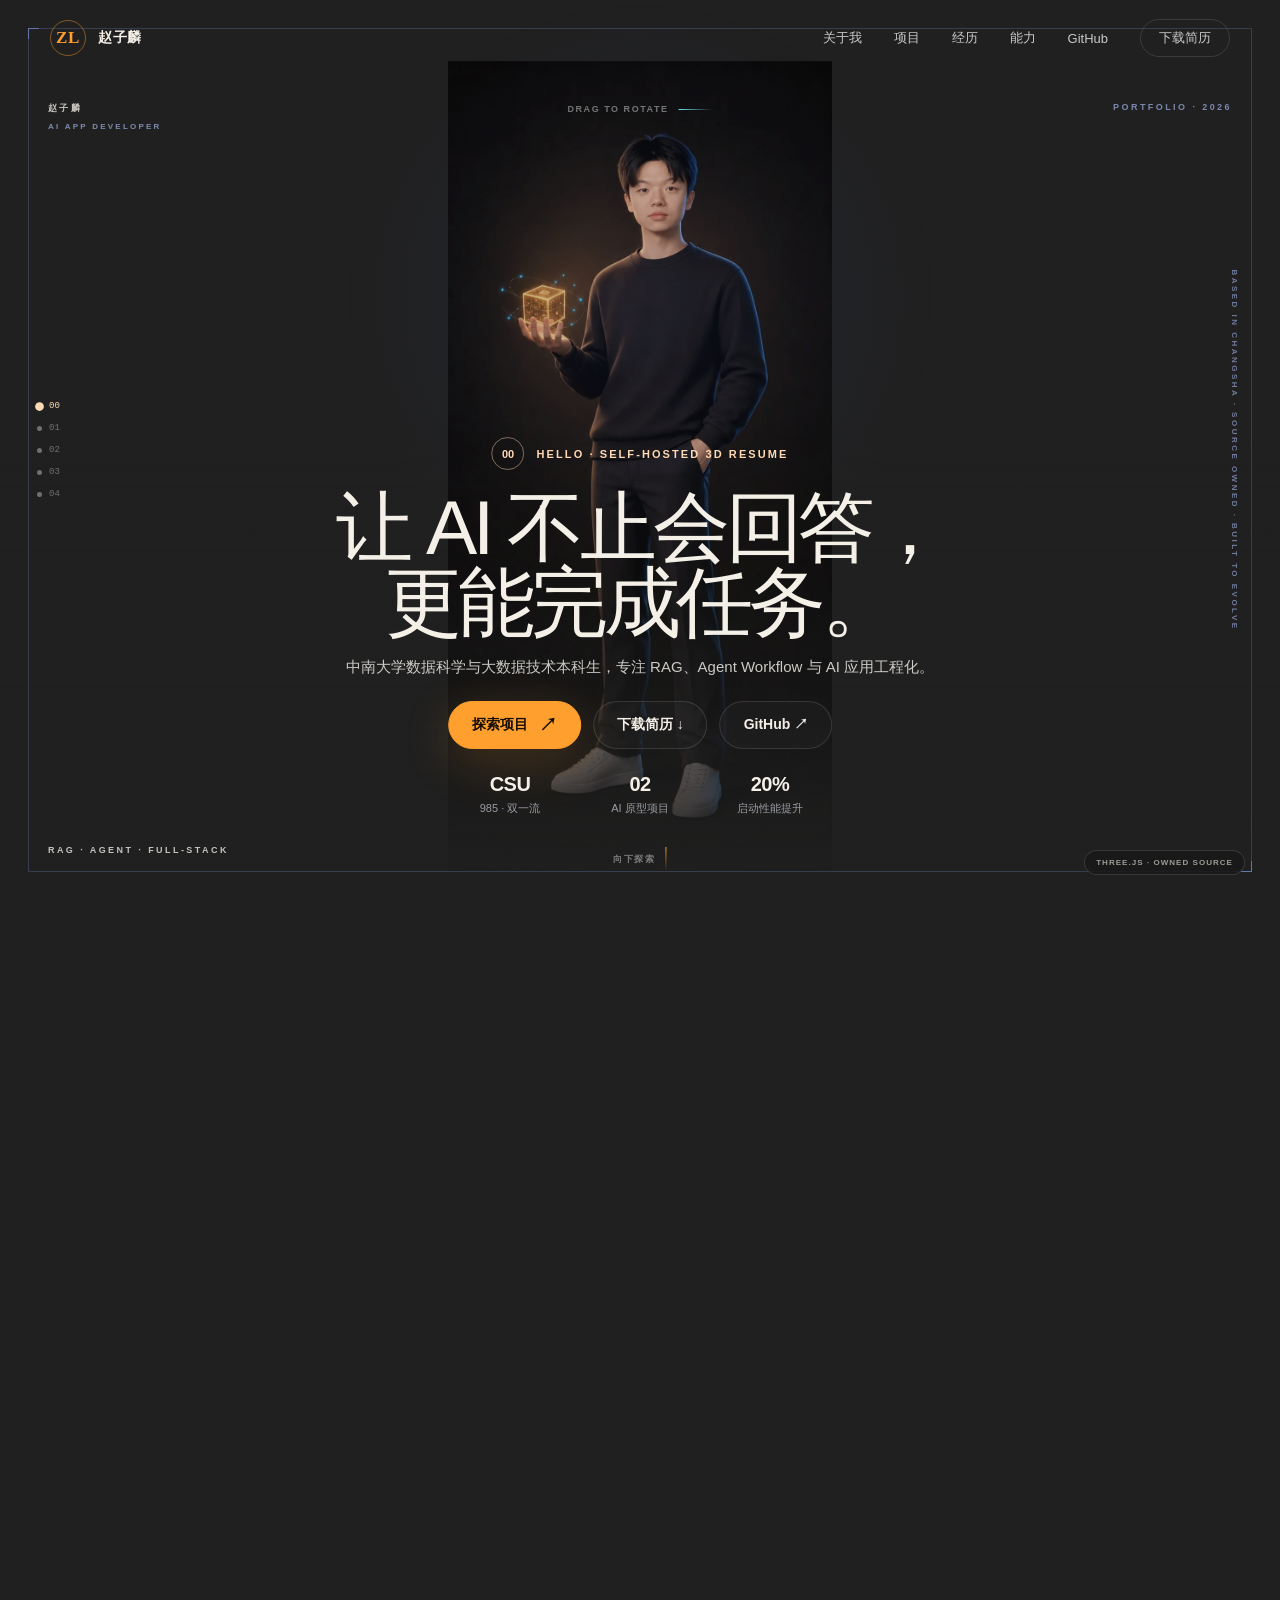
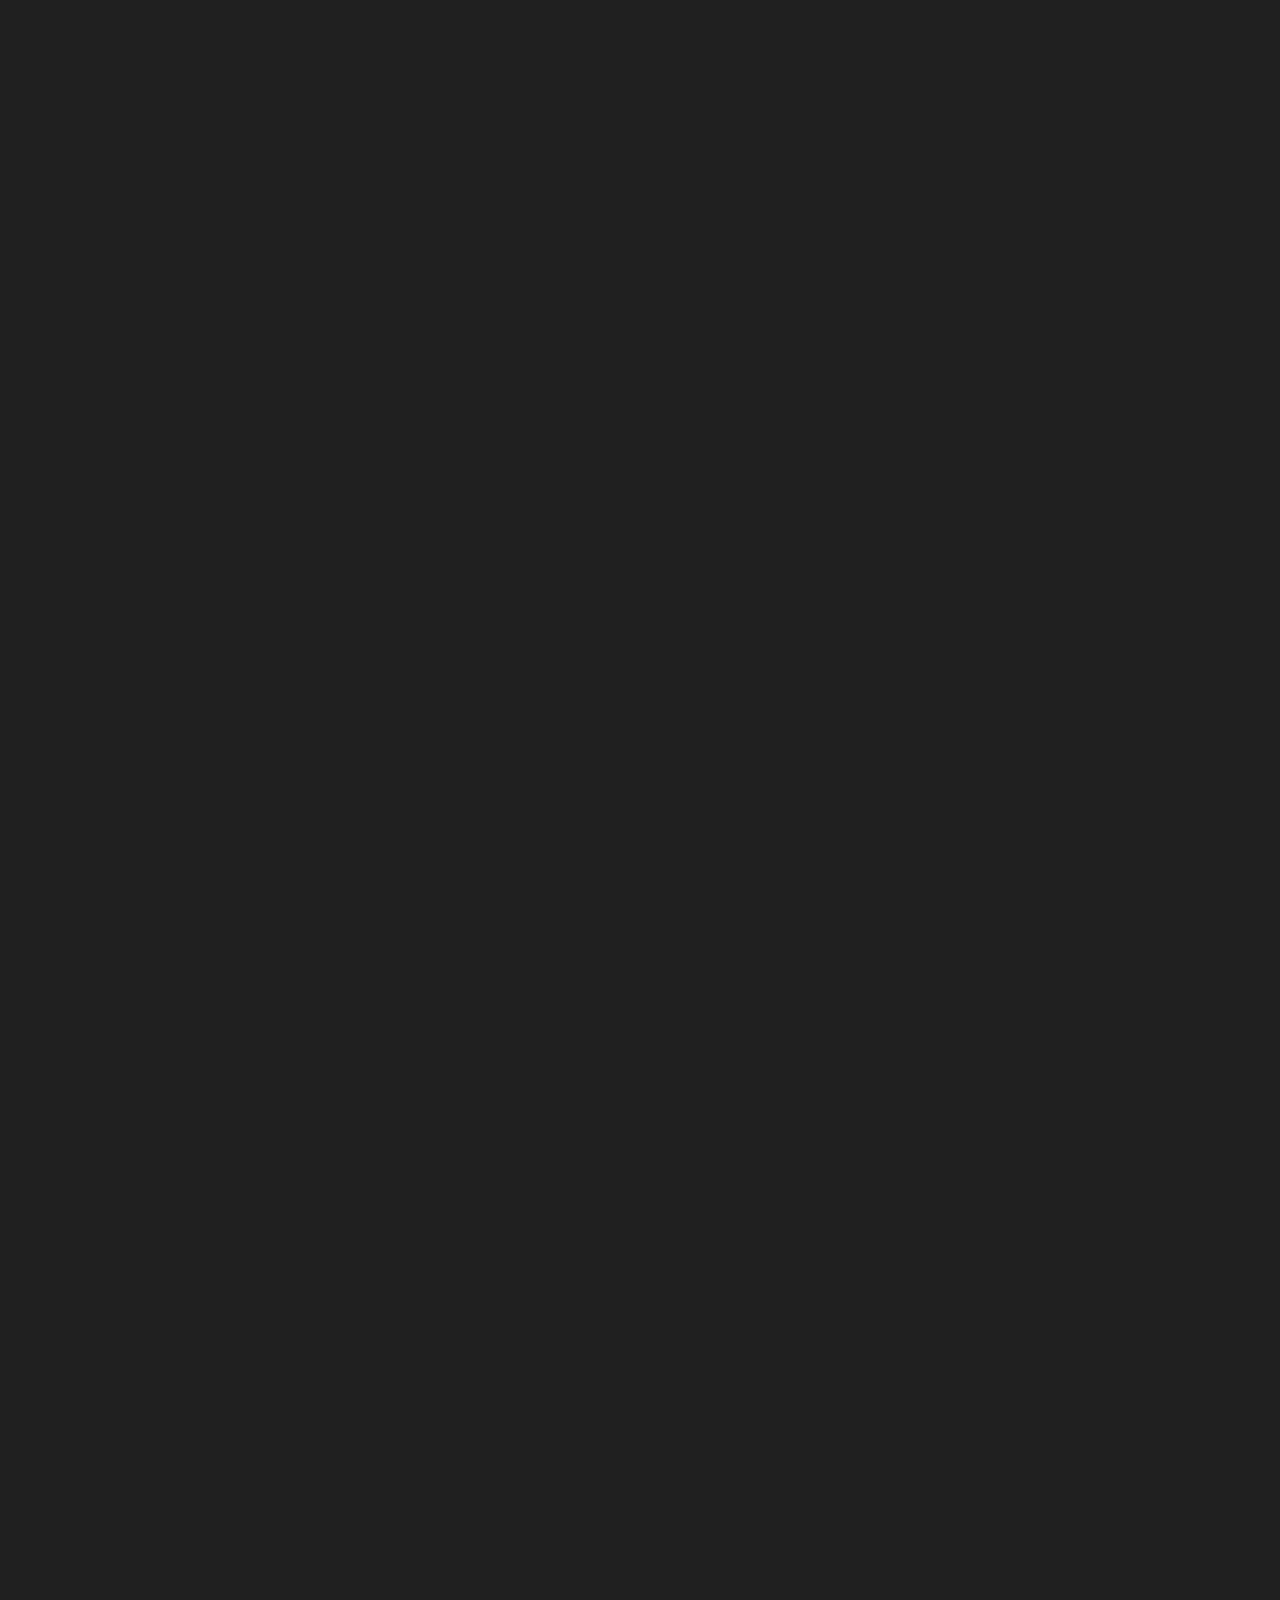
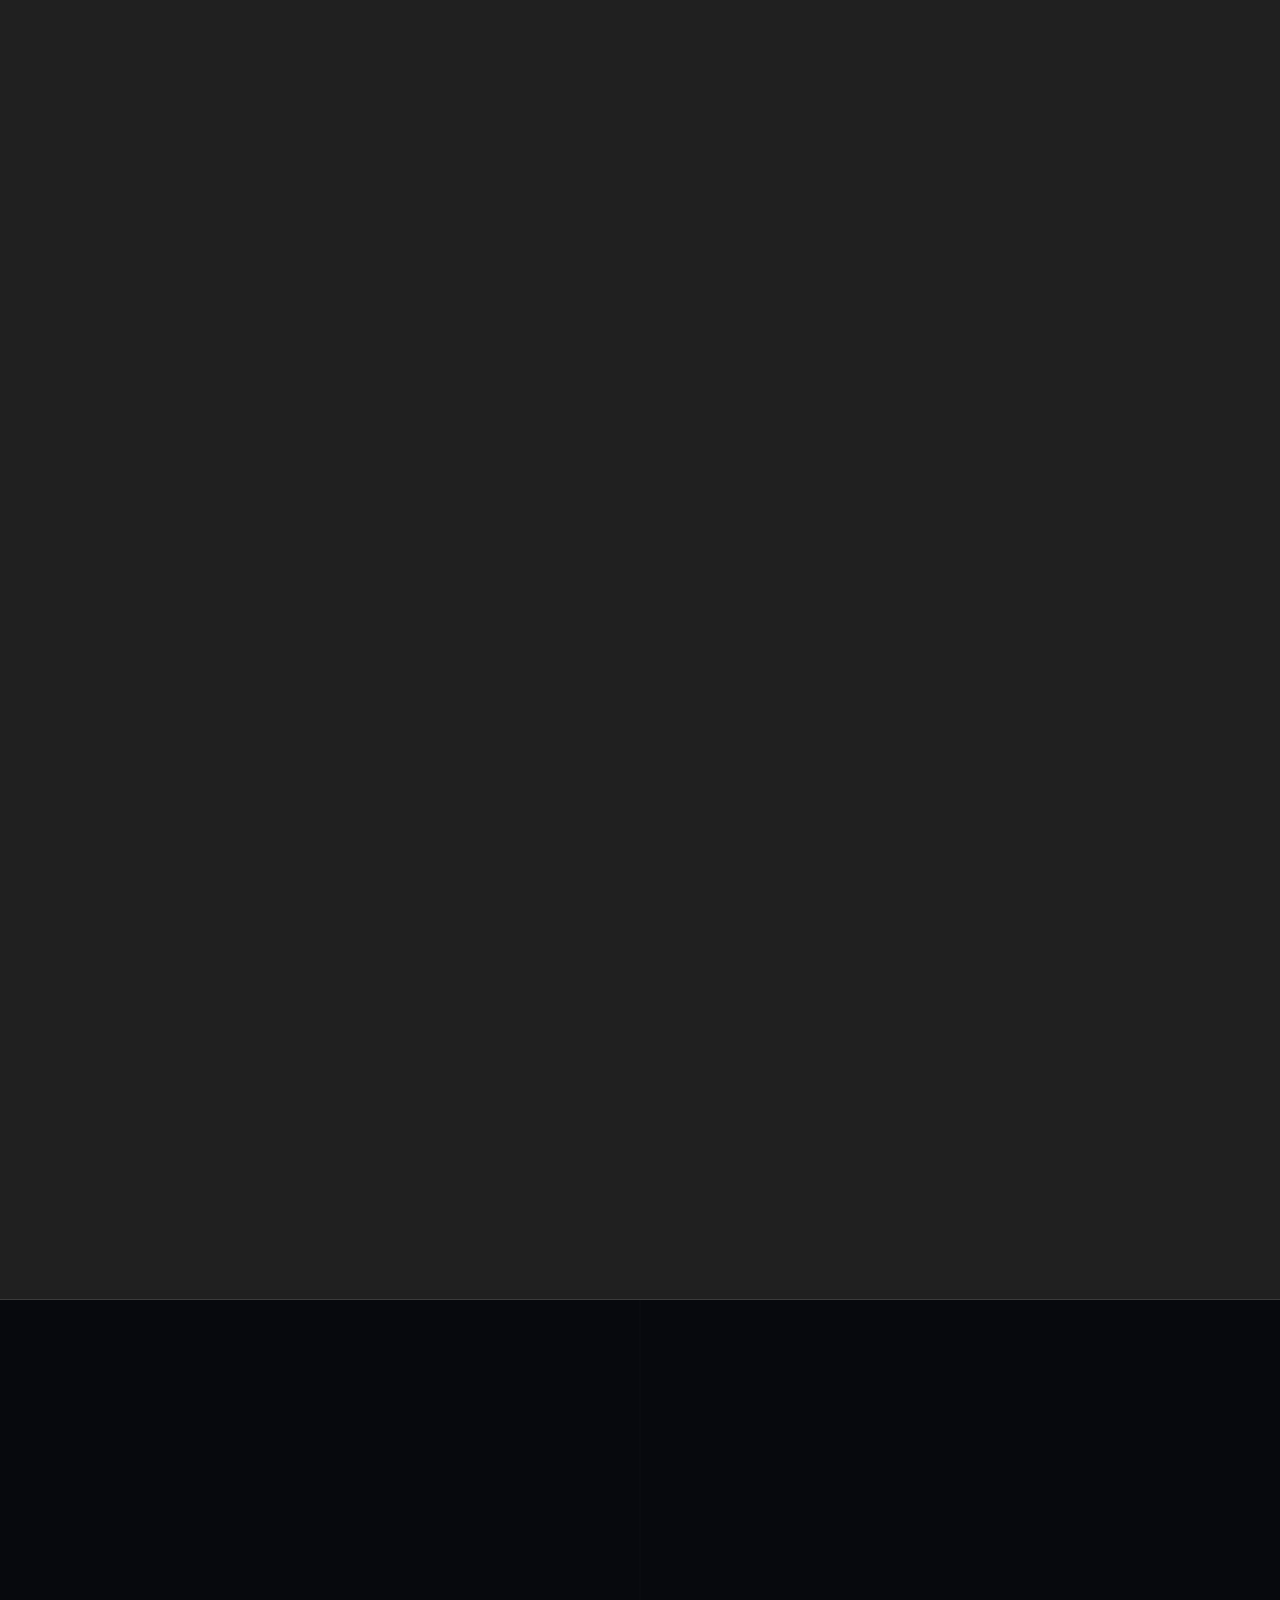
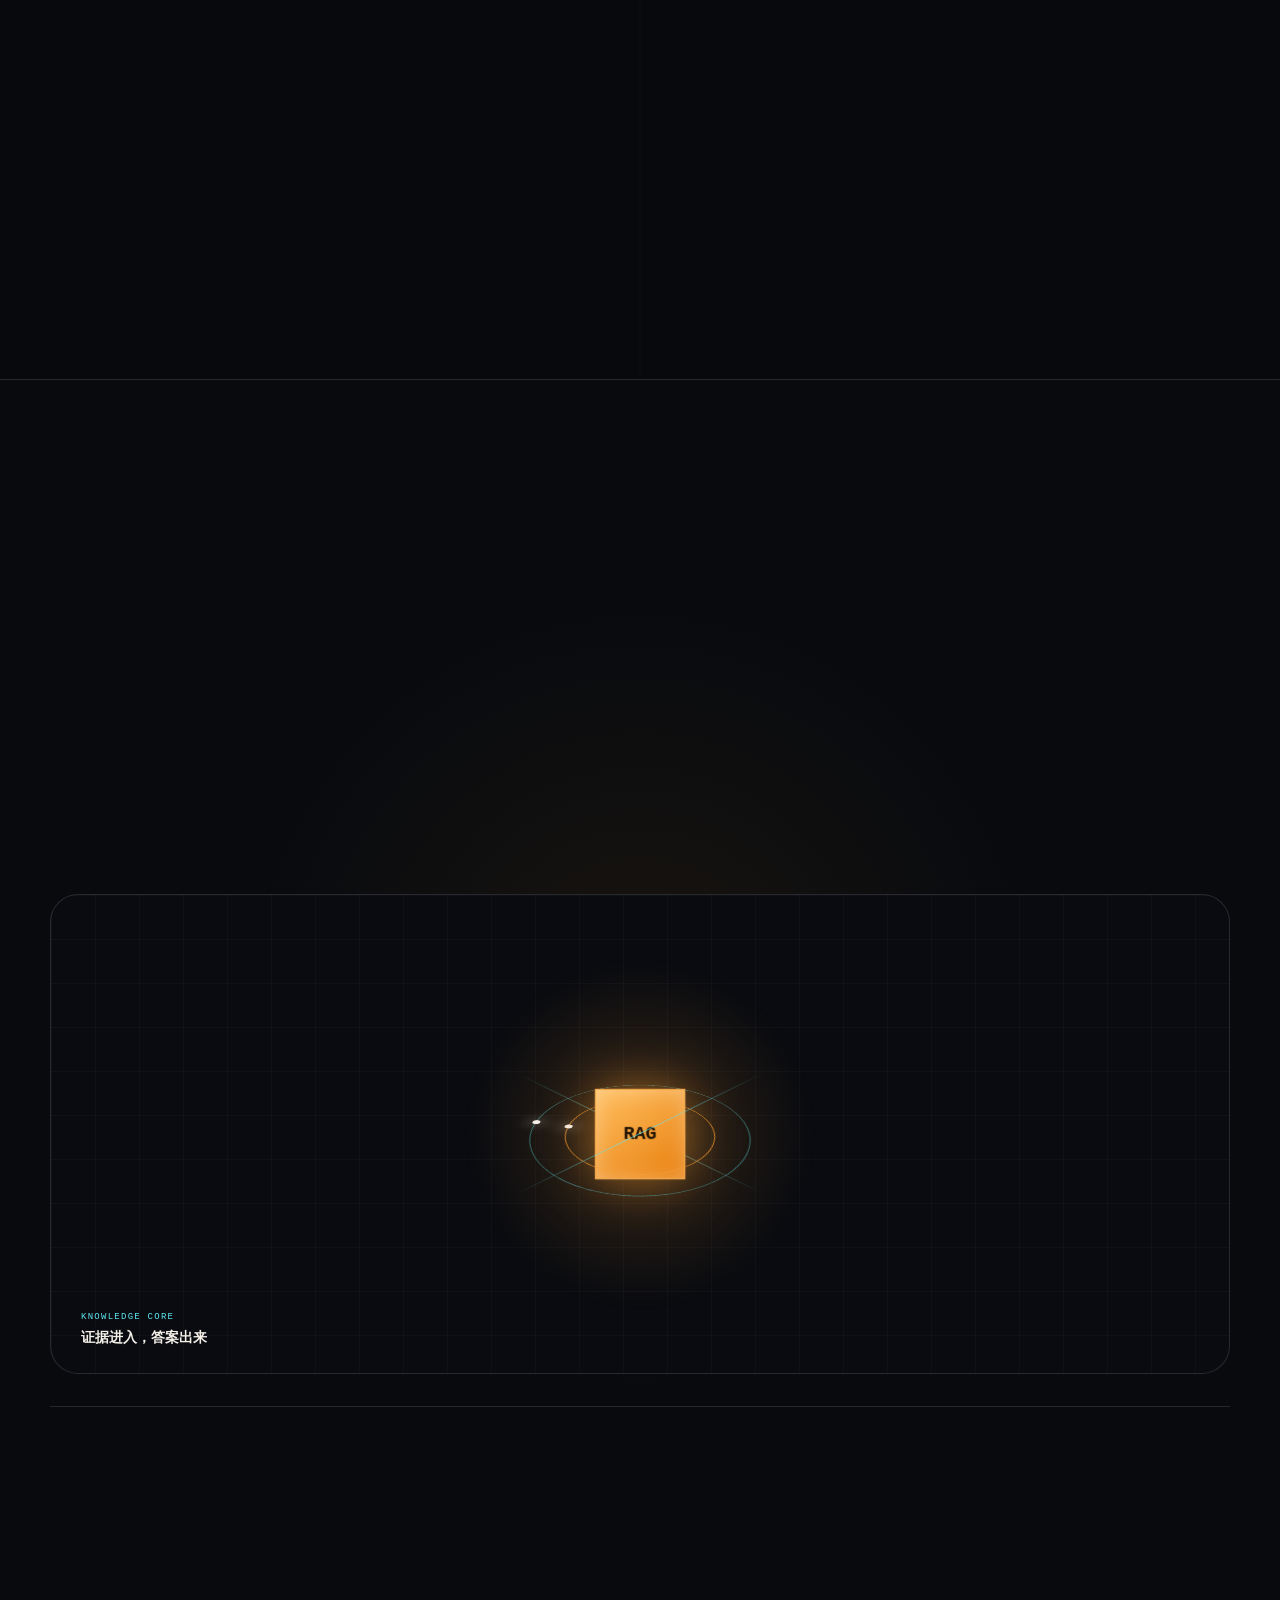
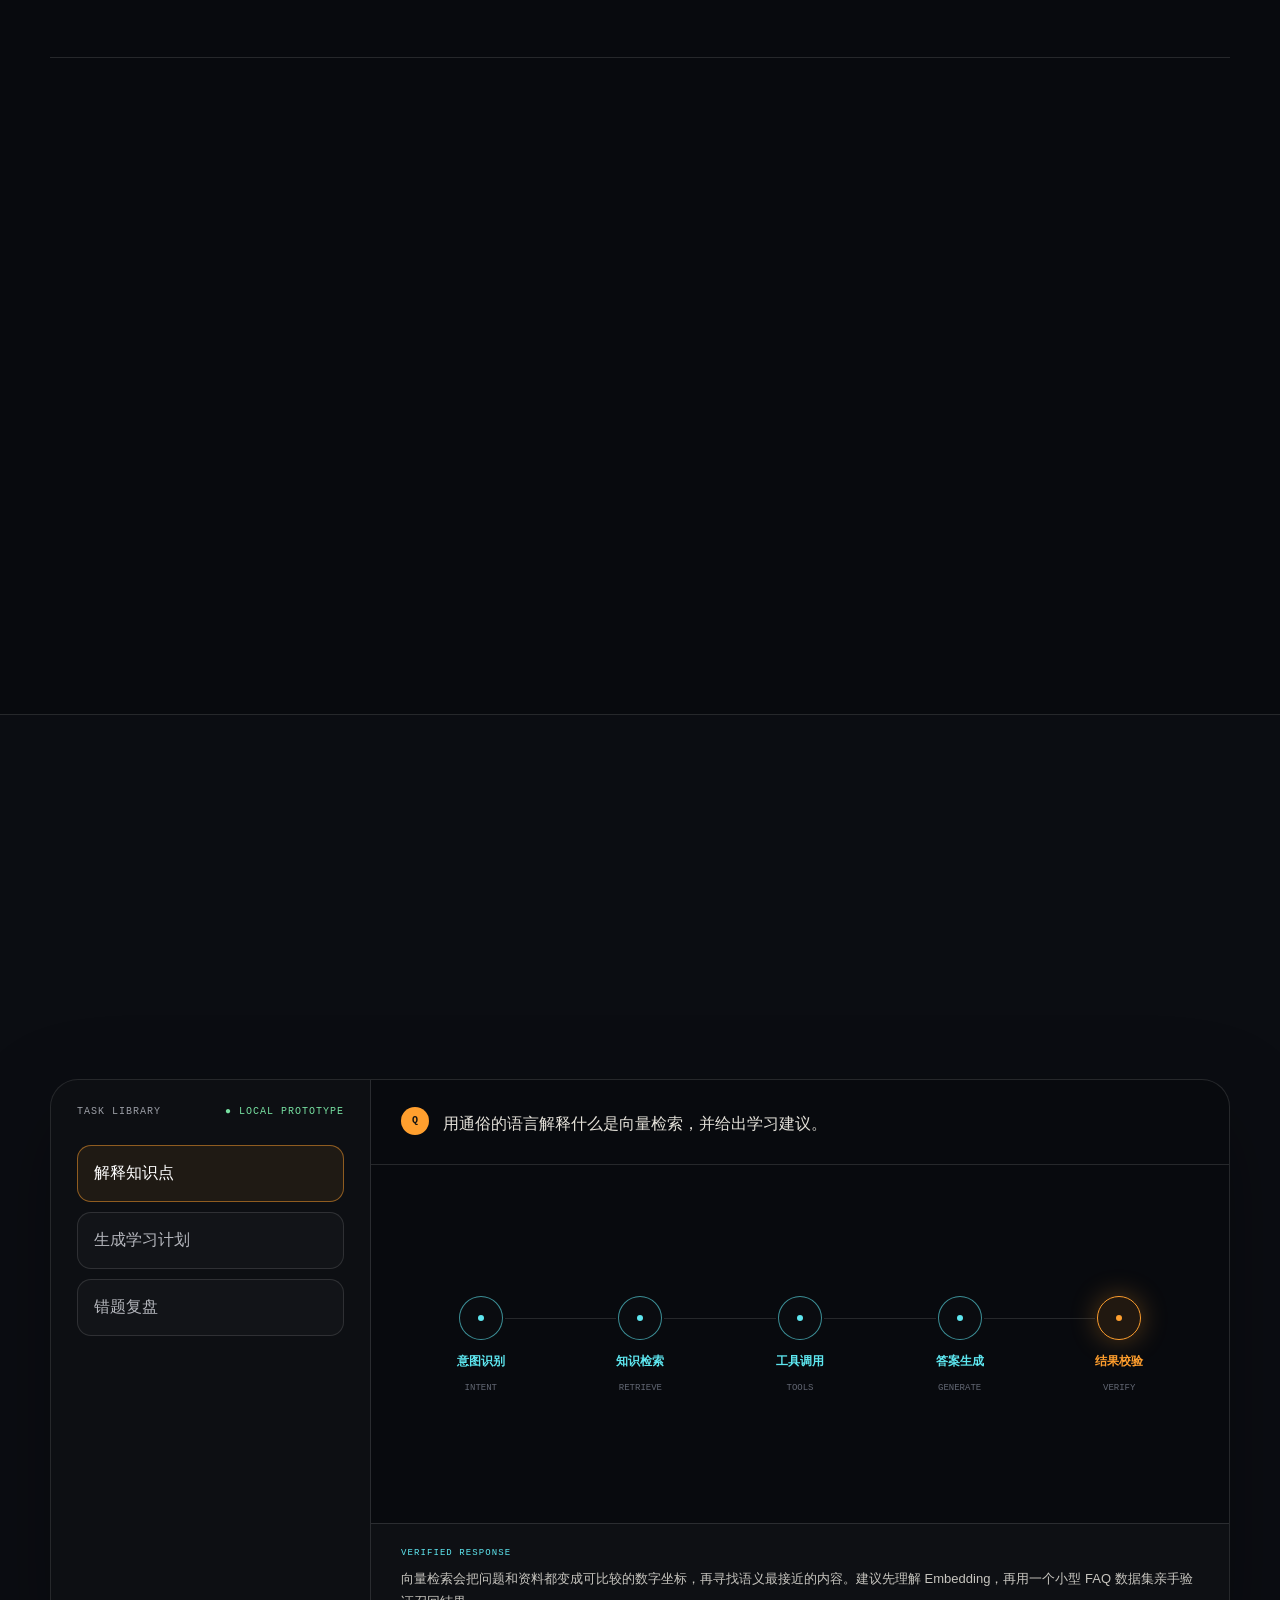
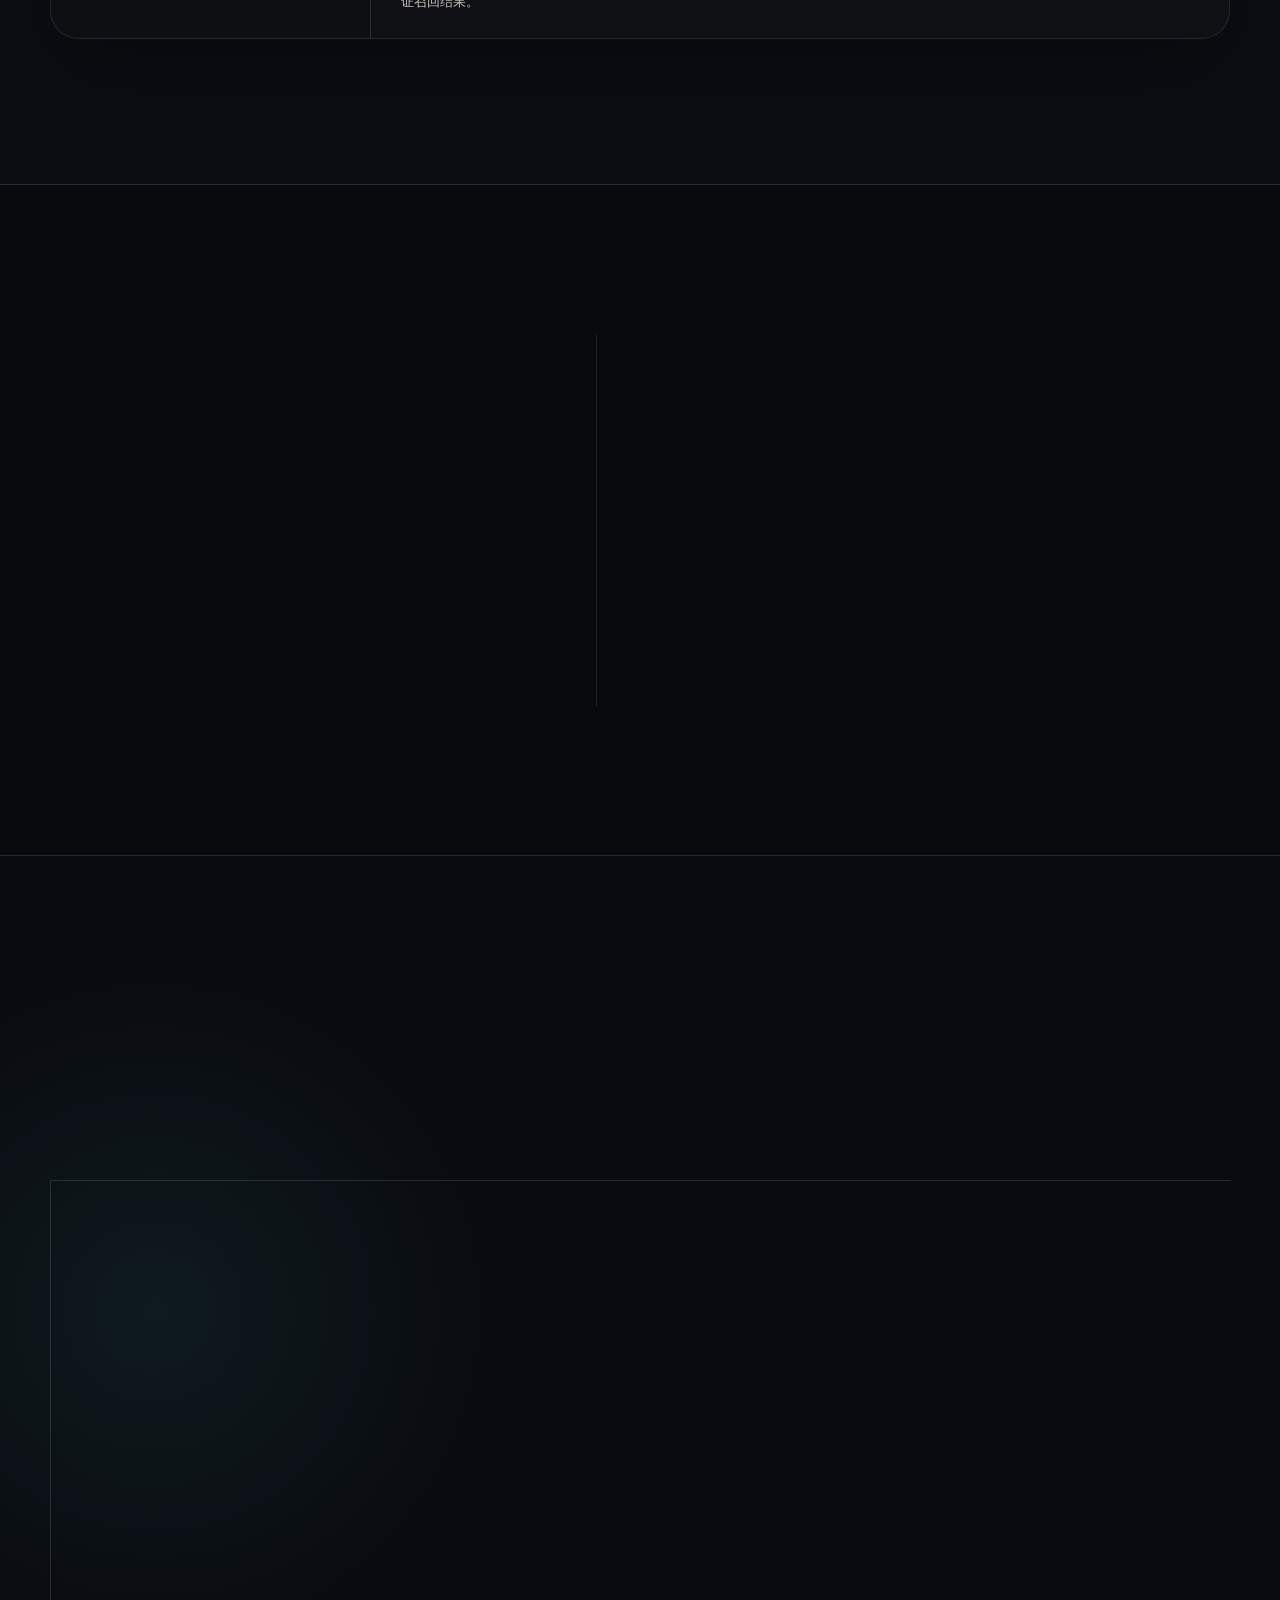
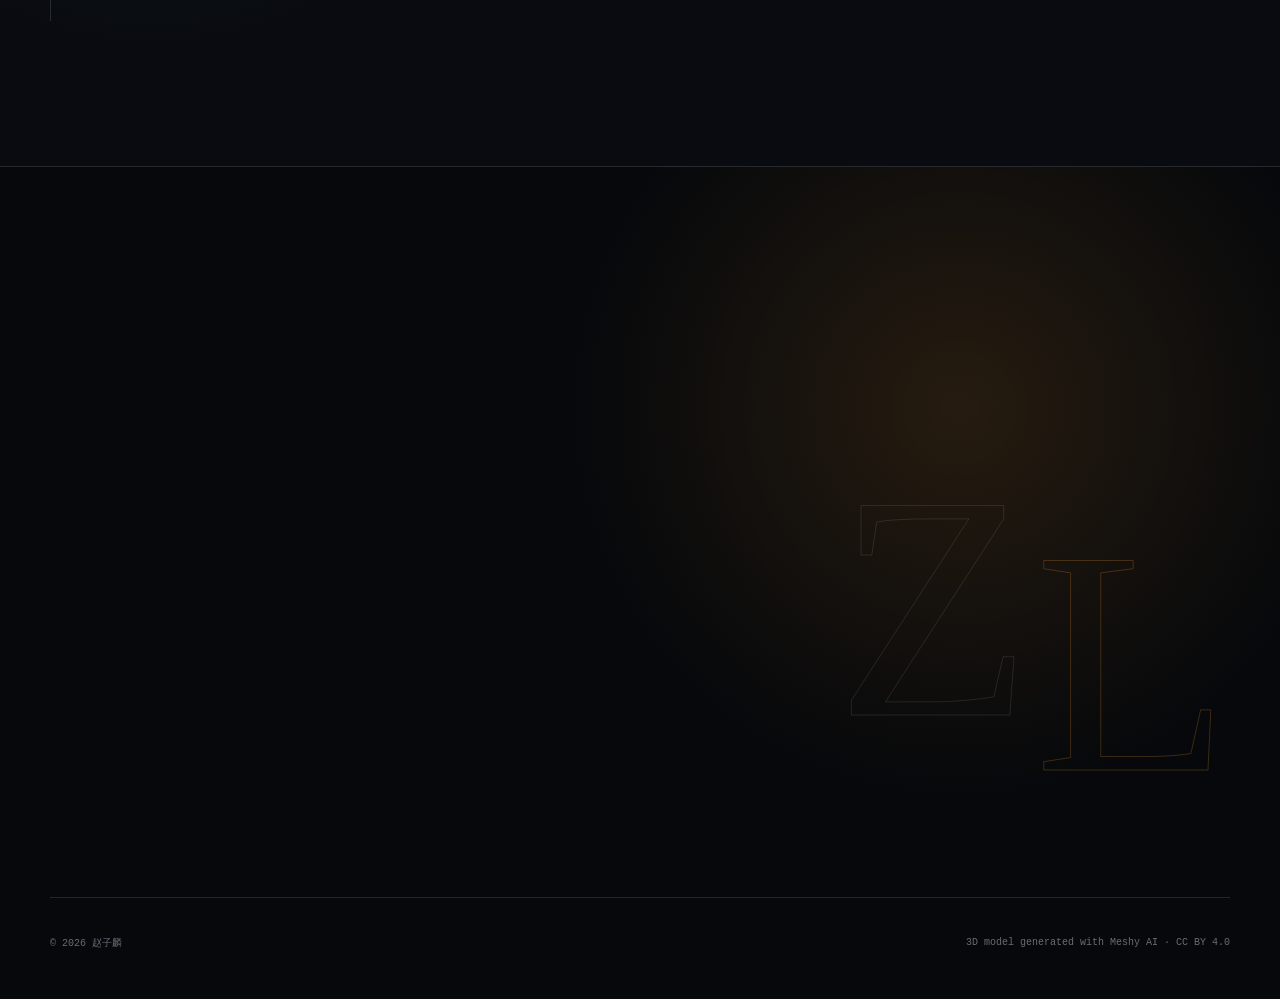
==== commit 9d5195df: "publish self-hosted Intro3D-style V3" ====
--- a/index.html
+++ b/index.html
@@ -1 +1 @@
-<!DOCTYPE html><html lang="zh-CN"><head><meta charSet="utf-8"/><meta name="viewport" content="width=device-width, initial-scale=1"/><link rel="stylesheet" href="/_next/static/chunks/2dwdxn-srz-44.css" data-precedence="next"/><link rel="preload" as="script" fetchPriority="low" href="/_next/static/chunks/311qtovt98m4l.js"/><script src="/_next/static/chunks/2ufyidwy7nl-s.js" async=""></script><script src="/_next/static/chunks/0n3r4i6mkjvbb.js" async=""></script><script src="/_next/static/chunks/turbopack-0traju92c2ztt.js" async=""></script><script src="/_next/static/chunks/44rmzwx08scfc.js" async=""></script><script src="/_next/static/chunks/1q18ee3ygmxo5.js" async=""></script><meta name="theme-color" content="#07090d"/><title>赵子麟 | AI 应用研发工程师</title><meta name="description" content="赵子麟的交互式个人作品集：RAG 知识库、AI 学习助理 Agent 与金融 IT 工程实践。"/><meta name="keywords" content="赵子麟,AI应用研发,RAG,Agent,Python,中南大学"/><meta property="og:title" content="赵子麟 | AI 应用研发工程师"/><meta property="og:description" content="把数据、检索与工具调用，组合成真正可用的 AI 应用。"/><meta property="og:locale" content="zh_CN"/><meta property="og:type" content="website"/><meta name="twitter:card" content="summary"/><meta name="twitter:title" content="赵子麟 | AI 应用研发工程师"/><meta name="twitter:description" content="把数据、检索与工具调用，组合成真正可用的 AI 应用。"/><link rel="icon" href="/icon.svg?icon.3p_a0u0w0ihqd.svg" sizes="any" type="image/svg+xml"/><script src="/_next/static/chunks/0cz1d0mv5g_q7.js" noModule=""></script></head><body><div hidden=""><!--$--><!--/$--></div><main><div class="scroll-progress" style="transform:scaleX(0)" aria-hidden="true"></div><nav class="nav "><div class="nav__inner content-shell"><a class="brand" href="#home"><span class="brand__mark">ZL</span><span>赵子麟</span></a><button class="menu-button" type="button" aria-label="打开导航" aria-expanded="false"><span></span></button><div class="nav__links "><a href="#about">关于我</a><a href="#projects">项目</a><a href="#experience">经历</a><a href="#skills">能力</a><a href="https://github.com/lipzzllip" rel="noreferrer" target="_blank">GitHub</a><a class="nav__contact" href="/resume/zilin-zhao-ai-application-resume.pdf" download="赵子麟-AI应用研发简历.pdf">下载简历</a></div></div></nav><section class="v2-story" id="home"><div class="v2-stage "><div class="v2-canvas" aria-hidden="true"></div><div class="v2-stage__wash"></div><div class="v2-stage__grid" aria-hidden="true"></div><div class="v2-loader " role="status" aria-live="polite"><div class="v2-loader__mark"><span>ZL</span></div><strong>正在加载 3D PROFILE · 0%</strong><div class="v2-loader__bar"><span style="transform:scaleX(0)"></span></div></div><div class="v2-meta v2-meta--top"><span>赵子麟</span><span>AI APPLICATION DEVELOPER</span></div><div class="v2-meta v2-meta--bottom"><span>RAG · AGENT · FULL-STACK</span><span>TRUE 3D · STICKER LAYER</span></div><div class="v2-content content-shell"><article class="v2-chapter v2-chapter--left v2-chapter--active" aria-hidden="false"><div class="v2-chapter__kicker"><span>00</span>HELLO · TRUE 3D RESUME</div><h1>让 AI 不止会回答，更能完成任务。</h1><p>你好，我是赵子麟。中南大学数据科学与大数据技术本科生，正在把 RAG、Agent Workflow 与工程能力组合成真正可用的 AI 应用。</p><div class="v2-chapter__actions"><a class="button button--primary" href="#projects">探索项目<span aria-hidden="true">↗</span></a><a class="button button--ghost" href="mailto:lipzzllip@gmail.com">联系我</a><a class="button button--ghost" href="/resume/zilin-zhao-ai-application-resume.pdf" download="赵子麟-AI应用研发简历.pdf">下载简历 ↓</a></div><div class="v2-facts"><span><strong>CSU</strong>985 · 双一流</span><span><strong>02</strong>AI 原型项目</span><span><strong>20%</strong>启动性能提升</span></div></article><article class="v2-chapter v2-chapter--left " aria-hidden="true"><div class="v2-chapter__kicker"><span>01</span>ABOUT · EVIDENCE FIRST</div><h1>我关心的不只是“接入一个模型”。</h1><p>更关心知识从哪里来、工具如何调用，以及每一步能否被追踪、评估和持续迭代。</p><div class="v2-chapter__actions"><a class="button button--primary" href="#about">了解我的方法<span aria-hidden="true">↗</span></a></div></article><article class="v2-chapter v2-chapter--right " aria-hidden="true"><div class="v2-chapter__kicker"><span>02</span>PROJECT · RAG × EDUCATION</div><h1>让每一条回答，都能找到依据。</h1><p>从 PDF、Word 与表格结构化开始，完成 Embedding 召回、上下文拼接、受约束生成与 Badcase 迭代。</p><div class="v2-chapter__actions"><a class="button button--primary" href="#projects">查看 RAG 项目<span aria-hidden="true">↗</span></a></div></article><article class="v2-chapter v2-chapter--right " aria-hidden="true"><div class="v2-chapter__kicker"><span>03</span>ENGINEERING · BUILD &amp; MEASURE</div><h1>创意最终要落到可靠的工程里。</h1><p>金融 IT 全栈实践、接口联调、Redis、日志排查与性能优化，让我习惯用结果验证方案。</p><div class="v2-chapter__actions"><a class="button button--primary" href="#experience">查看经历与能力<span aria-hidden="true">↗</span></a></div></article></div><div class="v2-hotspots " aria-label="3D 能力热点"><button class="v2-hotspot v2-hotspot--rag" type="button"><span></span>RAG</button><button class="v2-hotspot v2-hotspot--agent" type="button"><span></span>AGENT</button><button class="v2-hotspot v2-hotspot--impact" type="button"><span></span>+20%</button><button class="v2-hotspot v2-hotspot--stack" type="button"><span></span>STACK</button></div><aside class="v2-hotspot-card " aria-live="polite"></aside><nav class="v2-dots" aria-label="3D 简历章节"><button class="v2-dot--active" type="button" aria-label="前往章节 1：HELLO · TRUE 3D RESUME" aria-current="step"><span></span>00</button><button class="" type="button" aria-label="前往章节 2：ABOUT · EVIDENCE FIRST"><span></span>01</button><button class="" type="button" aria-label="前往章节 3：PROJECT · RAG × EDUCATION"><span></span>02</button><button class="" type="button" aria-label="前往章节 4：ENGINEERING · BUILD &amp; MEASURE"><span></span>03</button></nav><div class="v2-gesture" aria-hidden="true"><span>DRAG TO ROTATE</span><i></i></div><button class="v2-scroll-next" type="button"><span>SCROLL TO EXPLORE</span><i></i></button></div></section><section class="section about" id="about"><div class="content-shell two-column"><div class="reveal  section-heading" style="transition-delay:0ms"><div class="section-kicker">01 · ABOUT</div><h2>我关心的不是<br/><span>“接入一个模型”</span></h2></div><div class="reveal  about__body" style="transition-delay:120ms"><p class="lead">而是如何让模型在真实业务里找到正确的知识、调用合适的工具， 并留下可追踪、可评估、可迭代的执行链路。</p><p>金融 IT 全栈实习让我熟悉接口联调、Redis、日志排查和工程问题定位； RAG 与 Agent 项目则让我开始从数据、检索、上下文和任务编排的角度设计 AI 产品。</p><div class="principles"><div><span>01</span><strong>Evidence First</strong><p>回答应当能指向可靠上下文。</p></div><div><span>02</span><strong>Workflow Aware</strong><p>把复杂任务拆成可控制的步骤。</p></div><div><span>03</span><strong>Build &amp; Measure</strong><p>用日志和 badcase 驱动改进。</p></div></div></div></div></section><section class="section projects" id="projects"><div class="content-shell"><div class="reveal  projects__heading" style="transition-delay:0ms"><div class="section-kicker">02 · SELECTED PROJECT</div><h2>一条有依据的回答，背后发生了什么？</h2><p>教育场景 RAG 知识库与智能问答练习 · 2026.04 - 2026.06</p><div class="projects__links" aria-label="GitHub 与项目仓库"><a href="https://github.com/lipzzllip" target="_blank" rel="noreferrer">GitHub 主页 <svg viewBox="0 0 24 24" aria-hidden="true"><path d="M5 12h13M13 6l6 6-6 6"></path></svg></a><a href="https://github.com/lipzzllip/lipzzllip.github.io" target="_blank" rel="noreferrer">网站部署仓库 <svg viewBox="0 0 24 24" aria-hidden="true"><path d="M5 12h13M13 6l6 6-6 6"></path></svg></a><a href="https://intro3d.com/u/lipzzllip" target="_blank" rel="noreferrer">Intro3D 公开页 <svg viewBox="0 0 24 24" aria-hidden="true"><path d="M5 12h13M13 6l6 6-6 6"></path></svg></a></div></div><div class="rag-stage"><div class="rag-stage__glow"></div><div class="rag-stage__core"><div class="core-orbit core-orbit--outer"></div><div class="core-orbit core-orbit--inner"></div><div class="core-cube"><span>RAG</span></div></div><div class="rag-stage__label"><span>KNOWLEDGE CORE</span><strong>证据进入，答案出来</strong></div></div><div class="rag-steps"><div class="reveal  rag-step" style="transition-delay:0ms"><div class="rag-step__top"><span>01</span><code>Parse</code></div><h3>资料结构化</h3><p>清洗 PDF、Word 与表格，抽取题干、选项、答案、解析和知识点。</p></div><div class="reveal  rag-step" style="transition-delay:90ms"><div class="rag-step__top"><span>02</span><code>Retrieve</code></div><h3>召回与拼接</h3><p>用 Embedding 与 TopK 召回定位证据，控制切分粒度和上下文长度。</p></div><div class="reveal  rag-step" style="transition-delay:180ms"><div class="rag-step__top"><span>03</span><code>Generate</code></div><h3>答案生成</h3><p>通过 Prompt 约束回答格式，让知识点解释与题目理解都有依据。</p></div><div class="reveal  rag-step" style="transition-delay:270ms"><div class="rag-step__top"><span>04</span><code>Evaluate</code></div><h3>Badcase 迭代</h3><p>从召回不准、上下文过长、答案缺少依据出发，持续调整策略。</p></div></div><div class="reveal  intro3d-card" style="transition-delay:100ms"><a class="intro3d-card__visual" href="https://intro3d.com/u/lipzzllip" target="_blank" rel="noreferrer" aria-label="打开赵子麟的 Intro3D 公开页"><img src="/intro3d-preview.webp" alt="赵子麟的 Intro3D 3D 交互式简历公开页预览" width="1280" height="800" loading="lazy"/><span>LIVE · INTRO3D</span></a><div class="intro3d-card__copy"><div class="section-kicker">3D PUBLIC PROTOTYPE</div><h3>从平台原型，到可控的自建 V2</h3><p>先在 Intro3D 验证模型、贴纸与滚动叙事，再把同一套体验重构为当前的 Three.js 个人网站。两个版本共同记录了从快速验证到自主实现的过程。</p><div class="intro3d-card__tags" aria-label="项目特点"><span>3D MODEL</span><span>SCROLL STORY</span><span>PUBLIC DEMO</span></div><a class="button button--primary" href="https://intro3d.com/u/lipzzllip" target="_blank" rel="noreferrer">打开 Intro3D 公开页 <svg viewBox="0 0 24 24" aria-hidden="true"><path d="M5 12h13M13 6l6 6-6 6"></path></svg></a></div></div></div></section><section class="section agent-section" id="agent"><div class="content-shell"><div class="reveal  agent-section__heading" style="transition-delay:0ms"><div class="section-kicker">03 · INTERACTIVE PROTOTYPE</div><h2>试着给学习助理一个任务</h2><p>点击任务，观察 Agent 如何从意图识别走向答案校验。</p></div><div class="agent-demo"><div class="agent-demo__sidebar"><div class="agent-demo__label"><span>TASK LIBRARY</span><span>● LOCAL PROTOTYPE</span></div><button class="agent-demo__task agent-demo__task--active" type="button">解释知识点</button><button class="agent-demo__task " type="button">生成学习计划</button><button class="agent-demo__task " type="button">错题复盘</button></div><div class="agent-demo__content"><div class="agent-demo__query"><span>Q</span><p>用通俗的语言解释什么是向量检索，并给出学习建议。</p></div><div class="agent-demo__flow" aria-label="Agent 执行流程"><div class="flow-node "><div class="flow-node__orb"></div><strong>意图识别</strong><small>INTENT</small></div><div class="flow-node "><div class="flow-node__orb"></div><strong>知识检索</strong><small>RETRIEVE</small></div><div class="flow-node "><div class="flow-node__orb"></div><strong>工具调用</strong><small>TOOLS</small></div><div class="flow-node "><div class="flow-node__orb"></div><strong>答案生成</strong><small>GENERATE</small></div><div class="flow-node "><div class="flow-node__orb"></div><strong>结果校验</strong><small>VERIFY</small></div></div><div class="agent-demo__result" aria-live="polite"><span>PROCESSING</span><p>Agent 正在组合上下文、工具与约束，请稍候…</p></div></div></div></div></section><section class="section experience" id="experience"><div class="content-shell two-column"><div class="reveal  section-heading" style="transition-delay:0ms"><div class="section-kicker">04 · EXPERIENCE</div><h2>从工程现场<br/><span>理解可靠性</span></h2></div><div class="timeline"><div class="reveal  timeline__item" style="transition-delay:0ms"><div class="timeline__date">2025.11 — 2026.04</div><div class="timeline__dot"></div><div class="timeline__content"><div class="timeline__meta">金证股份有限公司 · 湖南长沙</div><h3>全栈开发工程师</h3><ul><li>参与金融 IT 系统前后端功能开发、接口联调与日志排查。</li><li>定位生产环境偶发缓存不一致，分析请求与缓存状态。</li><li>优化资源与类加载策略，项目启动性能提升约 20%。</li></ul></div></div><div class="reveal  timeline__item" style="transition-delay:120ms"><div class="timeline__date">2023.09 — 至今</div><div class="timeline__dot"></div><div class="timeline__content"><div class="timeline__meta">中南大学 · 计算机学院</div><h3>数据科学与大数据技术</h3><p>全日制本科在读。持续补全 AI 应用开发、数据工程与产品实现之间的连接。</p></div></div></div></div></section><section class="section skills" id="skills"><div class="content-shell"><div class="reveal  skills__heading" style="transition-delay:0ms"><div class="section-kicker">05 · CAPABILITY MAP</div><h2>用工程能力托住 AI 创意</h2></div><div class="skill-grid"><div class="reveal  skill-card" style="transition-delay:0ms"><span>01</span><h3>Python</h3><p>工程主语言</p><div class="skill-card__line"></div></div><div class="reveal  skill-card" style="transition-delay:70ms"><span>02</span><h3>RAG</h3><p>检索与评估</p><div class="skill-card__line"></div></div><div class="reveal  skill-card" style="transition-delay:140ms"><span>03</span><h3>Agent</h3><p>工作流设计</p><div class="skill-card__line"></div></div><div class="reveal  skill-card" style="transition-delay:210ms"><span>04</span><h3>FastAPI</h3><p>服务化</p><div class="skill-card__line"></div></div><div class="reveal  skill-card" style="transition-delay:0ms"><span>05</span><h3>Redis</h3><p>缓存与锁</p><div class="skill-card__line"></div></div><div class="reveal  skill-card" style="transition-delay:70ms"><span>06</span><h3>React / Vue</h3><p>产品原型</p><div class="skill-card__line"></div></div><div class="reveal  skill-card" style="transition-delay:140ms"><span>07</span><h3>PostgreSQL</h3><p>数据持久化</p><div class="skill-card__line"></div></div><div class="reveal  skill-card" style="transition-delay:210ms"><span>08</span><h3>AI Coding</h3><p>加速交付</p><div class="skill-card__line"></div></div></div></div></section><section class="contact" id="contact"><div class="contact__glow"></div><div class="content-shell contact__inner"><div class="reveal  " style="transition-delay:0ms"><div class="section-kicker">06 · LET&#x27;S BUILD</div><h2>有一个值得落地的<br/>AI 想法吗？</h2><p>我正在寻找 AI 应用研发相关的实习与合作机会。</p><div class="contact__links"><a class="contact__mail" href="mailto:lipzzllip@gmail.com">lipzzllip@gmail.com<svg viewBox="0 0 24 24" aria-hidden="true"><path d="M5 12h13M13 6l6 6-6 6"></path></svg></a><a class="contact__mail" href="https://github.com/lipzzllip" target="_blank" rel="noreferrer">github.com/lipzzllip<svg viewBox="0 0 24 24" aria-hidden="true"><path d="M5 12h13M13 6l6 6-6 6"></path></svg></a><a class="contact__mail" href="/resume/zilin-zhao-ai-application-resume.pdf" download="赵子麟-AI应用研发简历.pdf">下载 PDF 简历<svg viewBox="0 0 24 24" aria-hidden="true"><path d="M5 12h13M13 6l6 6-6 6"></path></svg></a></div></div><div class="contact__mark" aria-hidden="true"><span>Z</span><span>L</span></div></div><footer class="content-shell footer"><span>© 2026 赵子麟</span><span>3D model generated with Meshy AI · CC BY 4.0</span></footer></section></main><!--$--><!--/$--><script src="/_next/static/chunks/311qtovt98m4l.js" id="_R_" async=""></script><script>(self.__next_f=self.__next_f||[]).push([0])</script><script>self.__next_f.push([1,"1:\"$Sreact.fragment\"\n2:I[86197,[\"/_next/static/chunks/44rmzwx08scfc.js\"],\"default\"]\n3:I[91240,[\"/_next/static/chunks/44rmzwx08scfc.js\"],\"default\"]\n4:I[52004,[\"/_next/static/chunks/44rmzwx08scfc.js\",\"/_next/static/chunks/1q18ee3ygmxo5.js\"],\"default\"]\n5:I[42724,[\"/_next/static/chunks/44rmzwx08scfc.js\",\"/_next/static/chunks/1q18ee3ygmxo5.js\"],\"default\"]\n6:I[36114,[\"/_next/static/chunks/44rmzwx08scfc.js\",\"/_next/static/chunks/1q18ee3ygmxo5.js\"],\"default\"]\n7:I[59095,[\"/_next/static/chunks/44rmzwx08scfc.js\",\"/_next/static/chunks/1q18ee3ygmxo5.js\"],\"default\"]\n11:I[34178,[\"/_next/static/chunks/44rmzwx08scfc.js\"],\"default\",1]\n:HL[\"/_next/static/chunks/2dwdxn-srz-44.css\",\"style\"]\n"])</script><script>self.__next_f.push([1,"0:{\"P\":null,\"c\":[\"\",\"\"],\"q\":\"\",\"i\":false,\"f\":[[[\"\",{\"children\":[\"__PAGE__\",{}]},\"$undefined\",\"$undefined\",16],[[\"$\",\"$1\",\"c\",{\"children\":[[[\"$\",\"link\",\"0\",{\"rel\":\"stylesheet\",\"href\":\"/_next/static/chunks/2dwdxn-srz-44.css\",\"precedence\":\"next\",\"crossOrigin\":\"$undefined\",\"nonce\":\"$undefined\"}],[\"$\",\"script\",\"script-0\",{\"src\":\"/_next/static/chunks/44rmzwx08scfc.js\",\"async\":true,\"nonce\":\"$undefined\"}]],[\"$\",\"html\",null,{\"lang\":\"zh-CN\",\"children\":[\"$\",\"body\",null,{\"children\":[\"$\",\"$L2\",null,{\"parallelRouterKey\":\"children\",\"error\":\"$undefined\",\"errorStyles\":\"$undefined\",\"errorScripts\":\"$undefined\",\"template\":[\"$\",\"$L3\",null,{}],\"templateStyles\":\"$undefined\",\"templateScripts\":\"$undefined\",\"notFound\":[[[\"$\",\"title\",null,{\"children\":\"404: This page could not be found.\"}],[\"$\",\"div\",null,{\"style\":{\"fontFamily\":\"system-ui,\\\"Segoe UI\\\",Roboto,Helvetica,Arial,sans-serif,\\\"Apple Color Emoji\\\",\\\"Segoe UI Emoji\\\"\",\"height\":\"100vh\",\"textAlign\":\"center\",\"display\":\"flex\",\"flexDirection\":\"column\",\"alignItems\":\"center\",\"justifyContent\":\"center\"},\"children\":[\"$\",\"div\",null,{\"children\":[[\"$\",\"style\",null,{\"dangerouslySetInnerHTML\":{\"__html\":\"body{color:#000;background:#fff;margin:0}.next-error-h1{border-right:1px solid rgba(0,0,0,.3)}@media (prefers-color-scheme:dark){body{color:#fff;background:#000}.next-error-h1{border-right:1px solid rgba(255,255,255,.3)}}\"}}],[\"$\",\"h1\",null,{\"className\":\"next-error-h1\",\"style\":{\"display\":\"inline-block\",\"margin\":\"0 20px 0 0\",\"padding\":\"0 23px 0 0\",\"fontSize\":24,\"fontWeight\":500,\"verticalAlign\":\"top\",\"lineHeight\":\"49px\"},\"children\":404}],[\"$\",\"div\",null,{\"style\":{\"display\":\"inline-block\"},\"children\":[\"$\",\"h2\",null,{\"style\":{\"fontSize\":14,\"fontWeight\":400,\"lineHeight\":\"49px\",\"margin\":0},\"children\":\"This page could not be found.\"}]}]]}]}]],[]],\"forbidden\":\"$undefined\",\"unauthorized\":\"$undefined\"}]}]}]]}],{\"children\":[[\"$\",\"$1\",\"c\",{\"children\":[[\"$\",\"main\",null,{\"children\":[[\"$\",\"$L4\",null,{}],[\"$\",\"$L5\",null,{}],[\"$\",\"$L6\",null,{}],[\"$\",\"section\",null,{\"className\":\"section about\",\"id\":\"about\",\"children\":[\"$\",\"div\",null,{\"className\":\"content-shell two-column\",\"children\":[[\"$\",\"$L7\",null,{\"className\":\"section-heading\",\"children\":[[\"$\",\"div\",null,{\"className\":\"section-kicker\",\"children\":\"01 · ABOUT\"}],[\"$\",\"h2\",null,{\"children\":[\"我关心的不是\",[\"$\",\"br\",null,{}],[\"$\",\"span\",null,{\"children\":\"“接入一个模型”\"}]]}]]}],[\"$\",\"$L7\",null,{\"className\":\"about__body\",\"delay\":120,\"children\":[[\"$\",\"p\",null,{\"className\":\"lead\",\"children\":\"而是如何让模型在真实业务里找到正确的知识、调用合适的工具， 并留下可追踪、可评估、可迭代的执行链路。\"}],[\"$\",\"p\",null,{\"children\":\"金融 IT 全栈实习让我熟悉接口联调、Redis、日志排查和工程问题定位； RAG 与 Agent 项目则让我开始从数据、检索、上下文和任务编排的角度设计 AI 产品。\"}],[\"$\",\"div\",null,{\"className\":\"principles\",\"children\":[[\"$\",\"div\",null,{\"children\":[[\"$\",\"span\",null,{\"children\":\"01\"}],[\"$\",\"strong\",null,{\"children\":\"Evidence First\"}],[\"$\",\"p\",null,{\"children\":\"回答应当能指向可靠上下文。\"}]]}],[\"$\",\"div\",null,{\"children\":[[\"$\",\"span\",null,{\"children\":\"02\"}],[\"$\",\"strong\",null,{\"children\":\"Workflow Aware\"}],[\"$\",\"p\",null,{\"children\":\"把复杂任务拆成可控制的步骤。\"}]]}],[\"$\",\"div\",null,{\"children\":[[\"$\",\"span\",null,{\"children\":\"03\"}],[\"$\",\"strong\",null,{\"children\":\"Build \u0026 Measure\"}],[\"$\",\"p\",null,{\"children\":\"用日志和 badcase 驱动改进。\"}]]}]]}]]}]]}]}],[\"$\",\"section\",null,{\"className\":\"section projects\",\"id\":\"projects\",\"children\":[\"$\",\"div\",null,{\"className\":\"content-shell\",\"children\":[[\"$\",\"$L7\",null,{\"className\":\"projects__heading\",\"children\":[[\"$\",\"div\",null,{\"className\":\"section-kicker\",\"children\":\"02 · SELECTED PROJECT\"}],[\"$\",\"h2\",null,{\"children\":\"一条有依据的回答，背后发生了什么？\"}],[\"$\",\"p\",null,{\"children\":\"教育场景 RAG 知识库与智能问答练习 · 2026.04 - 2026.06\"}],[\"$\",\"div\",null,{\"className\":\"projects__links\",\"aria-label\":\"GitHub 与项目仓库\",\"children\":[[\"$\",\"a\",null,{\"href\":\"https://github.com/lipzzllip\",\"target\":\"_blank\",\"rel\":\"noreferrer\",\"children\":[\"GitHub 主页 \",[\"$\",\"svg\",null,{\"viewBox\":\"0 0 24 24\",\"aria-hidden\":\"true\",\"children\":[\"$\",\"path\",null,{\"d\":\"M5 12h13M13 6l6 6-6 6\"}]}]]}],[\"$\",\"a\",null,{\"href\":\"https://github.com/lipzzllip/lipzzllip.github.io\",\"target\":\"_blank\",\"rel\":\"noreferrer\",\"children\":[\"网站部署仓库 \",[\"$\",\"svg\",null,{\"viewBox\":\"0 0 24 24\",\"aria-hidden\":\"true\",\"children\":[\"$\",\"path\",null,{\"d\":\"M5 12h13M13 6l6 6-6 6\"}]}]]}],[\"$\",\"a\",null,{\"href\":\"https://intro3d.com/u/lipzzllip\",\"target\":\"_blank\",\"rel\":\"noreferrer\",\"children\":[\"Intro3D 公开页 \",[\"$\",\"svg\",null,{\"viewBox\":\"0 0 24 24\",\"aria-hidden\":\"true\",\"children\":[\"$\",\"path\",null,{\"d\":\"M5 12h13M13 6l6 6-6 6\"}]}]]}]]}]]}],[\"$\",\"div\",null,{\"className\":\"rag-stage\",\"children\":[[\"$\",\"div\",null,{\"className\":\"rag-stage__glow\"}],[\"$\",\"div\",null,{\"className\":\"rag-stage__core\",\"children\":[[\"$\",\"div\",null,{\"className\":\"core-orbit core-orbit--outer\"}],[\"$\",\"div\",null,{\"className\":\"core-orbit core-orbit--inner\"}],[\"$\",\"div\",null,{\"className\":\"core-cube\",\"children\":[\"$\",\"span\",null,{\"children\":\"RAG\"}]}]]}],[\"$\",\"div\",null,{\"className\":\"rag-stage__label\",\"children\":[[\"$\",\"span\",null,{\"children\":\"KNOWLEDGE CORE\"}],[\"$\",\"strong\",null,{\"children\":\"证据进入，答案出来\"}]]}]]}],\"$L8\",\"$L9\"]}]}],\"$La\",\"$Lb\",\"$Lc\",\"$Ld\"]}],[\"$Le\"],\"$Lf\"]}],{},null,false,null]},null,false,null],\"$L10\",false]],\"m\":\"$undefined\",\"G\":[\"$11\",[\"$L12\"]],\"S\":true,\"h\":null,\"s\":\"$undefined\",\"l\":\"$undefined\",\"p\":\"$undefined\",\"d\":\"$undefined\",\"b\":\"T64udvEMTWkgfABH-m0zP\"}\n"])</script><script>self.__next_f.push([1,"13:I[34551,[\"/_next/static/chunks/44rmzwx08scfc.js\",\"/_next/static/chunks/1q18ee3ygmxo5.js\"],\"default\"]\n14:I[9678,[\"/_next/static/chunks/44rmzwx08scfc.js\"],\"OutletBoundary\"]\n15:\"$Sreact.suspense\"\n17:I[9678,[\"/_next/static/chunks/44rmzwx08scfc.js\"],\"ViewportBoundary\"]\n19:I[9678,[\"/_next/static/chunks/44rmzwx08scfc.js\"],\"MetadataBoundary\"]\n8:[\"$\",\"div\",null,{\"className\":\"rag-steps\",\"children\":[[\"$\",\"$L7\",\"01\",{\"className\":\"rag-step\",\"delay\":0,\"children\":[[\"$\",\"div\",null,{\"className\":\"rag-step__top\",\"children\":[[\"$\",\"span\",null,{\"children\":\"01\"}],[\"$\",\"code\",null,{\"children\":\"Parse\"}]]}],[\"$\",\"h3\",null,{\"children\":\"资料结构化\"}],[\"$\",\"p\",null,{\"children\":\"清洗 PDF、Word 与表格，抽取题干、选项、答案、解析和知识点。\"}]]}],[\"$\",\"$L7\",\"02\",{\"className\":\"rag-step\",\"delay\":90,\"children\":[[\"$\",\"div\",null,{\"className\":\"rag-step__top\",\"children\":[[\"$\",\"span\",null,{\"children\":\"02\"}],[\"$\",\"code\",null,{\"children\":\"Retrieve\"}]]}],[\"$\",\"h3\",null,{\"children\":\"召回与拼接\"}],[\"$\",\"p\",null,{\"children\":\"用 Embedding 与 TopK 召回定位证据，控制切分粒度和上下文长度。\"}]]}],[\"$\",\"$L7\",\"03\",{\"className\":\"rag-step\",\"delay\":180,\"children\":[[\"$\",\"div\",null,{\"className\":\"rag-step__top\",\"children\":[[\"$\",\"span\",null,{\"children\":\"03\"}],[\"$\",\"code\",null,{\"children\":\"Generate\"}]]}],[\"$\",\"h3\",null,{\"children\":\"答案生成\"}],[\"$\",\"p\",null,{\"children\":\"通过 Prompt 约束回答格式，让知识点解释与题目理解都有依据。\"}]]}],[\"$\",\"$L7\",\"04\",{\"className\":\"rag-step\",\"delay\":270,\"children\":[[\"$\",\"div\",null,{\"className\":\"rag-step__top\",\"children\":[[\"$\",\"span\",null,{\"children\":\"04\"}],[\"$\",\"code\",null,{\"children\":\"Evaluate\"}]]}],[\"$\",\"h3\",null,{\"children\":\"Badcase 迭代\"}],[\"$\",\"p\",null,{\"children\":\"从召回不准、上下文过长、答案缺少依据出发，持续调整策略。\"}]]}]]}]\n9:[\"$\",\"$L7\",null,{\"className\":\"intro3d-card\",\"delay\":100,\"children\":[[\"$\",\"a\",null,{\"className\":\"intro3d-card__visual\",\"href\":\"https://intro3d.com/u/lipzzllip\",\"target\":\"_blank\",\"rel\":\"noreferrer\",\"aria-label\":\"打开赵子麟的 Intro3D 公开页\",\"children\":[[\"$\",\"img\",null,{\"src\":\"/intro3d-preview.webp\",\"alt\":\"赵子麟的 Intro3D 3D 交互式简历公开页预览\",\"width\":\"1280\",\"height\":\"800\",\"loading\":\"lazy\"}],[\"$\",\"span\",null,{\"children\":\"LIVE · INTRO3D\"}]]}],[\"$\",\"div\",null,{\"className\":\"intro3d-card__copy\",\"children\":[[\"$\",\"div\",null,{\"className\":\"section-kicker\",\"children\":\"3D PUBLIC PROTOTYPE\"}],[\"$\",\"h3\",null,{\"children\":\"从平台原型，到可控的自建 V2\"}],[\"$\",\"p\",null,{\"children\":\"先在 Intro3D 验证模型、贴纸与滚动叙事，再把同一套体验重构为当前的 Three.js 个人网站。两个版本共同记录了从快速验证到自主实现的过程。\"}],[\"$\",\"div\",null,{\"className\":\"intro3d-card__tags\",\"aria-label\":\"项目特点\",\"children\":[[\"$\",\"span\",null,{\"children\":\"3D MODEL\"}],[\"$\",\"span\",null,{\"children\":\"SCROLL STORY\"}],[\"$\",\"span\",null,{\"children\":\"PUBLIC DEMO\"}]]}],[\"$\",\"a\",null,{\"className\":\"button button--primary\",\"href\":\"https://intro3d.com/u/lipzzllip\",\"target\":\"_blank\",\"rel\":\"noreferrer\",\"children\":[\"打开 Intro3D 公开页 \",[\"$\",\"svg\",null,{\"viewBox\":\"0 0 24 24\",\"aria-hidden\":\"true\",\"children\":[\"$\",\"path\",null,{\"d\":\"M5 12h13M13 6l6 6-6 6\"}]}]]}]]}]]}]\na:[\"$\",\"section\",null,{\"className\":\"section agent-section\",\"id\":\"agent\",\"children\":[\"$\",\"div\",null,{\"className\":\"content-shell\",\"children\":[[\"$\",\"$L7\",null,{\"className\":\"agent-section__heading\",\"children\":[[\"$\",\"div\",null,{\"className\":\"section-kicker\",\"children\":\"03 · INTERACTIVE PROTOTYPE\"}],[\"$\",\"h2\",null,{\"children\":\"试着给学习助理一个任务\"}],[\"$\",\"p\",null,{\"children\":\"点击任务，观察 Agent 如何从意图识别走向答案校验。\"}]]}],[\"$\",\"$L13\",null,{}]]}]}]\n"])</script><script>self.__next_f.push([1,"b:[\"$\",\"section\",null,{\"className\":\"section experience\",\"id\":\"experience\",\"children\":[\"$\",\"div\",null,{\"className\":\"content-shell two-column\",\"children\":[[\"$\",\"$L7\",null,{\"className\":\"section-heading\",\"children\":[[\"$\",\"div\",null,{\"className\":\"section-kicker\",\"children\":\"04 · EXPERIENCE\"}],[\"$\",\"h2\",null,{\"children\":[\"从工程现场\",[\"$\",\"br\",null,{}],[\"$\",\"span\",null,{\"children\":\"理解可靠性\"}]]}]]}],[\"$\",\"div\",null,{\"className\":\"timeline\",\"children\":[[\"$\",\"$L7\",null,{\"className\":\"timeline__item\",\"children\":[[\"$\",\"div\",null,{\"className\":\"timeline__date\",\"children\":\"2025.11 — 2026.04\"}],[\"$\",\"div\",null,{\"className\":\"timeline__dot\"}],[\"$\",\"div\",null,{\"className\":\"timeline__content\",\"children\":[[\"$\",\"div\",null,{\"className\":\"timeline__meta\",\"children\":\"金证股份有限公司 · 湖南长沙\"}],[\"$\",\"h3\",null,{\"children\":\"全栈开发工程师\"}],[\"$\",\"ul\",null,{\"children\":[[\"$\",\"li\",null,{\"children\":\"参与金融 IT 系统前后端功能开发、接口联调与日志排查。\"}],[\"$\",\"li\",null,{\"children\":\"定位生产环境偶发缓存不一致，分析请求与缓存状态。\"}],[\"$\",\"li\",null,{\"children\":\"优化资源与类加载策略，项目启动性能提升约 20%。\"}]]}]]}]]}],[\"$\",\"$L7\",null,{\"className\":\"timeline__item\",\"delay\":120,\"children\":[[\"$\",\"div\",null,{\"className\":\"timeline__date\",\"children\":\"2023.09 — 至今\"}],[\"$\",\"div\",null,{\"className\":\"timeline__dot\"}],[\"$\",\"div\",null,{\"className\":\"timeline__content\",\"children\":[[\"$\",\"div\",null,{\"className\":\"timeline__meta\",\"children\":\"中南大学 · 计算机学院\"}],[\"$\",\"h3\",null,{\"children\":\"数据科学与大数据技术\"}],[\"$\",\"p\",null,{\"children\":\"全日制本科在读。持续补全 AI 应用开发、数据工程与产品实现之间的连接。\"}]]}]]}]]}]]}]}]\n"])</script><script>self.__next_f.push([1,"c:[\"$\",\"section\",null,{\"className\":\"section skills\",\"id\":\"skills\",\"children\":[\"$\",\"div\",null,{\"className\":\"content-shell\",\"children\":[[\"$\",\"$L7\",null,{\"className\":\"skills__heading\",\"children\":[[\"$\",\"div\",null,{\"className\":\"section-kicker\",\"children\":\"05 · CAPABILITY MAP\"}],[\"$\",\"h2\",null,{\"children\":\"用工程能力托住 AI 创意\"}]]}],[\"$\",\"div\",null,{\"className\":\"skill-grid\",\"children\":[[\"$\",\"$L7\",\"Python\",{\"className\":\"skill-card\",\"delay\":0,\"children\":[[\"$\",\"span\",null,{\"children\":\"01\"}],[\"$\",\"h3\",null,{\"children\":\"Python\"}],[\"$\",\"p\",null,{\"children\":\"工程主语言\"}],[\"$\",\"div\",null,{\"className\":\"skill-card__line\"}]]}],[\"$\",\"$L7\",\"RAG\",{\"className\":\"skill-card\",\"delay\":70,\"children\":[[\"$\",\"span\",null,{\"children\":\"02\"}],[\"$\",\"h3\",null,{\"children\":\"RAG\"}],[\"$\",\"p\",null,{\"children\":\"检索与评估\"}],[\"$\",\"div\",null,{\"className\":\"skill-card__line\"}]]}],[\"$\",\"$L7\",\"Agent\",{\"className\":\"skill-card\",\"delay\":140,\"children\":[[\"$\",\"span\",null,{\"children\":\"03\"}],[\"$\",\"h3\",null,{\"children\":\"Agent\"}],[\"$\",\"p\",null,{\"children\":\"工作流设计\"}],[\"$\",\"div\",null,{\"className\":\"skill-card__line\"}]]}],[\"$\",\"$L7\",\"FastAPI\",{\"className\":\"skill-card\",\"delay\":210,\"children\":[[\"$\",\"span\",null,{\"children\":\"04\"}],[\"$\",\"h3\",null,{\"children\":\"FastAPI\"}],[\"$\",\"p\",null,{\"children\":\"服务化\"}],[\"$\",\"div\",null,{\"className\":\"skill-card__line\"}]]}],[\"$\",\"$L7\",\"Redis\",{\"className\":\"skill-card\",\"delay\":0,\"children\":[[\"$\",\"span\",null,{\"children\":\"05\"}],[\"$\",\"h3\",null,{\"children\":\"Redis\"}],[\"$\",\"p\",null,{\"children\":\"缓存与锁\"}],[\"$\",\"div\",null,{\"className\":\"skill-card__line\"}]]}],[\"$\",\"$L7\",\"React / Vue\",{\"className\":\"skill-card\",\"delay\":70,\"children\":[[\"$\",\"span\",null,{\"children\":\"06\"}],[\"$\",\"h3\",null,{\"children\":\"React / Vue\"}],[\"$\",\"p\",null,{\"children\":\"产品原型\"}],[\"$\",\"div\",null,{\"className\":\"skill-card__line\"}]]}],[\"$\",\"$L7\",\"PostgreSQL\",{\"className\":\"skill-card\",\"delay\":140,\"children\":[[\"$\",\"span\",null,{\"children\":\"07\"}],[\"$\",\"h3\",null,{\"children\":\"PostgreSQL\"}],[\"$\",\"p\",null,{\"children\":\"数据持久化\"}],[\"$\",\"div\",null,{\"className\":\"skill-card__line\"}]]}],[\"$\",\"$L7\",\"AI Coding\",{\"className\":\"skill-card\",\"delay\":210,\"children\":[[\"$\",\"span\",null,{\"children\":\"08\"}],[\"$\",\"h3\",null,{\"children\":\"AI Coding\"}],[\"$\",\"p\",null,{\"children\":\"加速交付\"}],[\"$\",\"div\",null,{\"className\":\"skill-card__line\"}]]}]]}]]}]}]\n"])</script><script>self.__next_f.push([1,"d:[\"$\",\"section\",null,{\"className\":\"contact\",\"id\":\"contact\",\"children\":[[\"$\",\"div\",null,{\"className\":\"contact__glow\"}],[\"$\",\"div\",null,{\"className\":\"content-shell contact__inner\",\"children\":[[\"$\",\"$L7\",null,{\"children\":[[\"$\",\"div\",null,{\"className\":\"section-kicker\",\"children\":\"06 · LET'S BUILD\"}],[\"$\",\"h2\",null,{\"children\":[\"有一个值得落地的\",[\"$\",\"br\",null,{}],\"AI 想法吗？\"]}],[\"$\",\"p\",null,{\"children\":\"我正在寻找 AI 应用研发相关的实习与合作机会。\"}],[\"$\",\"div\",null,{\"className\":\"contact__links\",\"children\":[[\"$\",\"a\",null,{\"className\":\"contact__mail\",\"href\":\"mailto:lipzzllip@gmail.com\",\"children\":[\"lipzzllip@gmail.com\",[\"$\",\"svg\",null,{\"viewBox\":\"0 0 24 24\",\"aria-hidden\":\"true\",\"children\":[\"$\",\"path\",null,{\"d\":\"M5 12h13M13 6l6 6-6 6\"}]}]]}],[\"$\",\"a\",null,{\"className\":\"contact__mail\",\"href\":\"https://github.com/lipzzllip\",\"target\":\"_blank\",\"rel\":\"noreferrer\",\"children\":[\"github.com/lipzzllip\",[\"$\",\"svg\",null,{\"viewBox\":\"0 0 24 24\",\"aria-hidden\":\"true\",\"children\":[\"$\",\"path\",null,{\"d\":\"M5 12h13M13 6l6 6-6 6\"}]}]]}],[\"$\",\"a\",null,{\"className\":\"contact__mail\",\"href\":\"/resume/zilin-zhao-ai-application-resume.pdf\",\"download\":\"赵子麟-AI应用研发简历.pdf\",\"children\":[\"下载 PDF 简历\",[\"$\",\"svg\",null,{\"viewBox\":\"0 0 24 24\",\"aria-hidden\":\"true\",\"children\":[\"$\",\"path\",null,{\"d\":\"M5 12h13M13 6l6 6-6 6\"}]}]]}]]}]]}],[\"$\",\"div\",null,{\"className\":\"contact__mark\",\"aria-hidden\":\"true\",\"children\":[[\"$\",\"span\",null,{\"children\":\"Z\"}],[\"$\",\"span\",null,{\"children\":\"L\"}]]}]]}],[\"$\",\"footer\",null,{\"className\":\"content-shell footer\",\"children\":[[\"$\",\"span\",null,{\"children\":\"© 2026 赵子麟\"}],[\"$\",\"span\",null,{\"children\":\"3D model generated with Meshy AI · CC BY 4.0\"}]]}]]}]\n"])</script><script>self.__next_f.push([1,"e:[\"$\",\"script\",\"script-0\",{\"src\":\"/_next/static/chunks/1q18ee3ygmxo5.js\",\"async\":true,\"nonce\":\"$undefined\"}]\nf:[\"$\",\"$L14\",null,{\"children\":[\"$\",\"$15\",null,{\"name\":\"Next.MetadataOutlet\",\"children\":\"$@16\"}]}]\n10:[\"$\",\"$1\",\"h\",{\"children\":[null,[\"$\",\"$L17\",null,{\"children\":\"$L18\"}],[\"$\",\"div\",null,{\"hidden\":true,\"children\":[\"$\",\"$L19\",null,{\"children\":[\"$\",\"$15\",null,{\"name\":\"Next.Metadata\",\"children\":\"$L1a\"}]}]}],null]}]\n12:[\"$\",\"link\",\"0\",{\"rel\":\"stylesheet\",\"href\":\"/_next/static/chunks/2dwdxn-srz-44.css\",\"precedence\":\"next\",\"crossOrigin\":\"$undefined\",\"nonce\":\"$undefined\"}]\n"])</script><script>self.__next_f.push([1,"18:[[\"$\",\"meta\",\"0\",{\"charSet\":\"utf-8\"}],[\"$\",\"meta\",\"1\",{\"name\":\"viewport\",\"content\":\"width=device-width, initial-scale=1\"}],[\"$\",\"meta\",\"2\",{\"name\":\"theme-color\",\"content\":\"#07090d\"}]]\n"])</script><script>self.__next_f.push([1,"1b:I[85709,[\"/_next/static/chunks/44rmzwx08scfc.js\"],\"IconMark\"]\n16:null\n1a:[[\"$\",\"title\",\"0\",{\"children\":\"赵子麟 | AI 应用研发工程师\"}],[\"$\",\"meta\",\"1\",{\"name\":\"description\",\"content\":\"赵子麟的交互式个人作品集：RAG 知识库、AI 学习助理 Agent 与金融 IT 工程实践。\"}],[\"$\",\"meta\",\"2\",{\"name\":\"keywords\",\"content\":\"赵子麟,AI应用研发,RAG,Agent,Python,中南大学\"}],[\"$\",\"meta\",\"3\",{\"property\":\"og:title\",\"content\":\"赵子麟 | AI 应用研发工程师\"}],[\"$\",\"meta\",\"4\",{\"property\":\"og:description\",\"content\":\"把数据、检索与工具调用，组合成真正可用的 AI 应用。\"}],[\"$\",\"meta\",\"5\",{\"property\":\"og:locale\",\"content\":\"zh_CN\"}],[\"$\",\"meta\",\"6\",{\"property\":\"og:type\",\"content\":\"website\"}],[\"$\",\"meta\",\"7\",{\"name\":\"twitter:card\",\"content\":\"summary\"}],[\"$\",\"meta\",\"8\",{\"name\":\"twitter:title\",\"content\":\"赵子麟 | AI 应用研发工程师\"}],[\"$\",\"meta\",\"9\",{\"name\":\"twitter:description\",\"content\":\"把数据、检索与工具调用，组合成真正可用的 AI 应用。\"}],[\"$\",\"link\",\"10\",{\"rel\":\"icon\",\"href\":\"/icon.svg?icon.3p_a0u0w0ihqd.svg\",\"sizes\":\"any\",\"type\":\"image/svg+xml\"}],[\"$\",\"$L1b\",\"11\",{}]]\n"])</script></body></html>+<!DOCTYPE html><html lang="zh-CN"><head><meta charSet="utf-8"/><meta name="viewport" content="width=device-width, initial-scale=1"/><link rel="preload" as="image" href="/zilin-avatar.webp"/><link rel="stylesheet" href="/_next/static/chunks/0_tkk4ly9bxv4.css" data-precedence="next"/><link rel="preload" as="script" fetchPriority="low" href="/_next/static/chunks/311qtovt98m4l.js"/><script src="/_next/static/chunks/2ufyidwy7nl-s.js" async=""></script><script src="/_next/static/chunks/0n3r4i6mkjvbb.js" async=""></script><script src="/_next/static/chunks/turbopack-0traju92c2ztt.js" async=""></script><script src="/_next/static/chunks/44rmzwx08scfc.js" async=""></script><script src="/_next/static/chunks/33hapsohvslj_.js" async=""></script><link rel="preload" href="/models/zilin-avatar-intro3d.glb" as="fetch" crossorigin="anonymous" type="model/gltf-binary"/><link rel="preload" href="/models/zilin-avatar-intro3d.glb" as="fetch" type="model/gltf-binary" crossorigin="anonymous"/><meta name="theme-color" content="#202020"/><title>赵子麟 | AI 应用研发工程师</title><meta name="description" content="赵子麟的交互式个人作品集：RAG 知识库、AI 学习助理 Agent 与金融 IT 工程实践。"/><meta name="keywords" content="赵子麟,AI应用研发,RAG,Agent,Python,中南大学"/><meta property="og:title" content="赵子麟 | AI 应用研发工程师"/><meta property="og:description" content="把数据、检索与工具调用，组合成真正可用的 AI 应用。"/><meta property="og:locale" content="zh_CN"/><meta property="og:type" content="website"/><meta name="twitter:card" content="summary"/><meta name="twitter:title" content="赵子麟 | AI 应用研发工程师"/><meta name="twitter:description" content="把数据、检索与工具调用，组合成真正可用的 AI 应用。"/><link rel="icon" href="/icon.svg?icon.3p_a0u0w0ihqd.svg" sizes="any" type="image/svg+xml"/><script src="/_next/static/chunks/0cz1d0mv5g_q7.js" noModule=""></script></head><body><div hidden=""><!--$--><!--/$--></div><main><div class="scroll-progress" style="transform:scaleX(0)" aria-hidden="true"></div><nav class="nav "><div class="nav__inner content-shell"><a class="brand" href="#home"><span class="brand__mark">ZL</span><span>赵子麟</span></a><button class="menu-button" type="button" aria-label="打开导航" aria-expanded="false"><span></span></button><div class="nav__links "><a href="#about">关于我</a><a href="#projects">项目</a><a href="#experience">经历</a><a href="#skills">能力</a><a href="https://github.com/lipzzllip" rel="noreferrer" target="_blank">GitHub</a><a class="nav__contact" href="/resume/zilin-zhao-ai-application-resume.pdf" download="赵子麟-AI应用研发简历.pdf">下载简历</a></div></div></nav><section class="v2-story" id="home"><div class="v2-stage v2-stage--chapter-0 v2-stage--hero "><img class="v3-fallback " src="/zilin-avatar.webp" alt="赵子麟 3D 形象静态预览"/><div class="v2-canvas " aria-hidden="true"></div><div class="v2-stage__wash"></div><div class="v2-stage__grid" aria-hidden="true"></div><div class="v2-loader " role="status" aria-live="polite"><div class="v2-loader__mark"><span>ZL</span></div><strong>正在加载 SELF-HOSTED 3D PROFILE · <!-- -->0<!-- -->%</strong><div class="v2-loader__bar"><span style="transform:scaleX(0)"></span></div></div><div class="v2-meta v2-meta--top"><span>赵子麟<small>AI APP DEVELOPER</small></span><span>PORTFOLIO · 2026</span></div><div class="v2-meta v2-meta--bottom"><span>RAG · AGENT · FULL-STACK</span><span>SELF-HOSTED · OPEN TO WORK</span></div><div class="v3-side-note" aria-hidden="true">BASED IN CHANGSHA · SOURCE OWNED · BUILT TO EVOLVE</div><div class="v2-content content-shell"><article class="v2-chapter v2-chapter--hero v2-chapter--active" aria-hidden="false"><div class="v2-chapter__kicker"><span>00</span>HELLO · SELF-HOSTED 3D RESUME</div><h1>让 AI 不止会回答，更能完成任务。</h1><p>中南大学数据科学与大数据技术本科生，专注 RAG、Agent Workflow 与 AI 应用工程化。</p><div class="v2-chapter__actions"><a class="button button--primary" href="#projects">探索项目<span aria-hidden="true">↗</span></a><a class="button button--ghost" href="/resume/zilin-zhao-ai-application-resume.pdf" download="赵子麟-AI应用研发简历.pdf">下载简历 ↓</a><a class="button button--ghost" href="https://github.com/lipzzllip" target="_blank" rel="noreferrer">GitHub ↗</a></div><div class="v2-facts"><span><strong>CSU</strong>985 · 双一流</span><span><strong>02</strong>AI 原型项目</span><span><strong>20%</strong>启动性能提升</span></div></article><article class="v2-chapter v2-chapter--detail " aria-hidden="true" inert=""><span class="v3-timeline-node" aria-hidden="true"></span><div class="v2-chapter__kicker"><span>01</span>2026 · MILESTONE</div><h1>中南大学计算机学院</h1><strong class="v3-chapter-subtitle">数据科学与大数据技术本科在读</strong><p>我更关心如何让模型找到正确知识、调用合适工具，并留下可评估的执行链路。</p><div class="v2-chapter__actions"><a class="button button--primary" href="#about">了解我的方法<span aria-hidden="true">↗</span></a></div></article><article class="v2-chapter v2-chapter--detail " aria-hidden="true" inert=""><span class="v3-timeline-node" aria-hidden="true"></span><div class="v2-chapter__kicker"><span>02</span>RAG PROJECT</div><h1>教育场景 RAG 知识库</h1><p>完成 PDF、Word 与表格结构化、Embedding 召回、上下文拼接和 Badcase 迭代。</p><div class="v2-chapter__actions"><a class="button button--primary" href="#projects">查看项目证据<span aria-hidden="true">↗</span></a></div></article><article class="v2-chapter v2-chapter--detail " aria-hidden="true" inert=""><span class="v3-timeline-node" aria-hidden="true"></span><div class="v2-chapter__kicker"><span>03</span>EXPERIENCE</div><h1>金证股份全栈开发实习</h1><p>参与金融 IT 系统开发、接口联调和日志排查；优化资源与类加载策略，启动性能提升约 20%。</p><div class="v2-chapter__actions"><a class="button button--primary" href="#experience">查看经历<span aria-hidden="true">↗</span></a></div></article><article class="v2-chapter v2-chapter--detail " aria-hidden="true" inert=""><span class="v3-timeline-node" aria-hidden="true"></span><div class="v2-chapter__kicker"><span>04</span>CAPABILITIES</div><h1>AI 应用研发能力图谱</h1><p>Python · FastAPI · RAG · Agent · Redis · PostgreSQL · React / Vue</p><div class="v2-chapter__actions"><a class="button button--primary" href="#skills">查看完整能力<span aria-hidden="true">↗</span></a></div></article></div><nav class="v2-dots" aria-label="3D 简历章节"><button class="v2-dot--active" type="button" aria-label="前往章节 1：HELLO · SELF-HOSTED 3D RESUME" aria-current="step"><span></span>00</button><button class="" type="button" aria-label="前往章节 2：2026 · MILESTONE"><span></span>01</button><button class="" type="button" aria-label="前往章节 3：RAG PROJECT"><span></span>02</button><button class="" type="button" aria-label="前往章节 4：EXPERIENCE"><span></span>03</button><button class="" type="button" aria-label="前往章节 5：CAPABILITIES"><span></span>04</button></nav><div class="v2-gesture" aria-hidden="true"><span>DRAG TO ROTATE</span><i></i></div><button class="v2-scroll-next" type="button"><span>向下探索</span><i></i></button><div class="v3-owned-badge">THREE.JS · OWNED SOURCE</div></div></section><section class="section about" id="about"><div class="content-shell two-column"><div class="reveal  section-heading" style="transition-delay:0ms"><div class="section-kicker">01 · ABOUT</div><h2>我关心的不是<br/><span>“接入一个模型”</span></h2></div><div class="reveal  about__body" style="transition-delay:120ms"><p class="lead">而是如何让模型在真实业务里找到正确的知识、调用合适的工具， 并留下可追踪、可评估、可迭代的执行链路。</p><p>金融 IT 全栈实习让我熟悉接口联调、Redis、日志排查和工程问题定位； RAG 与 Agent 项目则让我开始从数据、检索、上下文和任务编排的角度设计 AI 产品。</p><div class="principles"><div><span>01</span><strong>Evidence First</strong><p>回答应当能指向可靠上下文。</p></div><div><span>02</span><strong>Workflow Aware</strong><p>把复杂任务拆成可控制的步骤。</p></div><div><span>03</span><strong>Build &amp; Measure</strong><p>用日志和 badcase 驱动改进。</p></div></div></div></div></section><section class="section projects" id="projects"><div class="content-shell"><div class="reveal  projects__heading" style="transition-delay:0ms"><div class="section-kicker">02 · SELECTED PROJECT</div><h2>一条有依据的回答，背后发生了什么？</h2><p>教育场景 RAG 知识库与智能问答练习 · 2026.04 - 2026.06</p><div class="projects__links" aria-label="GitHub 与项目仓库"><a href="https://github.com/lipzzllip" target="_blank" rel="noreferrer">GitHub 主页 <svg viewBox="0 0 24 24" aria-hidden="true"><path d="M5 12h13M13 6l6 6-6 6"></path></svg></a><a href="https://github.com/lipzzllip/lipzzllip.github.io" target="_blank" rel="noreferrer">网站部署仓库 <svg viewBox="0 0 24 24" aria-hidden="true"><path d="M5 12h13M13 6l6 6-6 6"></path></svg></a><a href="https://intro3d.com/u/lipzzllip" target="_blank" rel="noreferrer">Intro3D 公开页 <svg viewBox="0 0 24 24" aria-hidden="true"><path d="M5 12h13M13 6l6 6-6 6"></path></svg></a></div></div><div class="rag-stage"><div class="rag-stage__glow"></div><div class="rag-stage__core"><div class="core-orbit core-orbit--outer"></div><div class="core-orbit core-orbit--inner"></div><div class="core-cube"><span>RAG</span></div></div><div class="rag-stage__label"><span>KNOWLEDGE CORE</span><strong>证据进入，答案出来</strong></div></div><div class="rag-steps"><div class="reveal  rag-step" style="transition-delay:0ms"><div class="rag-step__top"><span>01</span><code>Parse</code></div><h3>资料结构化</h3><p>清洗 PDF、Word 与表格，抽取题干、选项、答案、解析和知识点。</p></div><div class="reveal  rag-step" style="transition-delay:90ms"><div class="rag-step__top"><span>02</span><code>Retrieve</code></div><h3>召回与拼接</h3><p>用 Embedding 与 TopK 召回定位证据，控制切分粒度和上下文长度。</p></div><div class="reveal  rag-step" style="transition-delay:180ms"><div class="rag-step__top"><span>03</span><code>Generate</code></div><h3>答案生成</h3><p>通过 Prompt 约束回答格式，让知识点解释与题目理解都有依据。</p></div><div class="reveal  rag-step" style="transition-delay:270ms"><div class="rag-step__top"><span>04</span><code>Evaluate</code></div><h3>Badcase 迭代</h3><p>从召回不准、上下文过长、答案缺少依据出发，持续调整策略。</p></div></div><div class="reveal  intro3d-card" style="transition-delay:100ms"><a class="intro3d-card__visual" href="https://intro3d.com/u/lipzzllip" target="_blank" rel="noreferrer" aria-label="打开赵子麟的 Intro3D 公开页"><img src="/intro3d-preview.webp" alt="赵子麟的 Intro3D 3D 交互式简历公开页预览" width="1280" height="800" loading="lazy"/><span>LIVE · INTRO3D</span></a><div class="intro3d-card__copy"><div class="section-kicker">3D MIGRATION CASE</div><h3>从平台原型，到源码自主的 V3</h3><p>先在 Intro3D 验证模型、贴纸与滚动叙事，再用 Three.js、真实 Decal 和自托管资源重建首屏。当前版本保留平台原型的体验，同时拥有可持续扩展的源码。</p><div class="intro3d-card__tags" aria-label="项目特点"><span>3D MODEL</span><span>SCROLL STORY</span><span>OWNED SOURCE</span></div><a class="button button--primary" href="https://intro3d.com/u/lipzzllip" target="_blank" rel="noreferrer">打开 Intro3D 公开页 <svg viewBox="0 0 24 24" aria-hidden="true"><path d="M5 12h13M13 6l6 6-6 6"></path></svg></a></div></div></div></section><section class="section agent-section" id="agent"><div class="content-shell"><div class="reveal  agent-section__heading" style="transition-delay:0ms"><div class="section-kicker">03 · INTERACTIVE PROTOTYPE</div><h2>试着给学习助理一个任务</h2><p>点击任务，观察 Agent 如何从意图识别走向答案校验。</p></div><div class="agent-demo"><div class="agent-demo__sidebar"><div class="agent-demo__label"><span>TASK LIBRARY</span><span>● LOCAL PROTOTYPE</span></div><button class="agent-demo__task agent-demo__task--active" type="button">解释知识点</button><button class="agent-demo__task " type="button">生成学习计划</button><button class="agent-demo__task " type="button">错题复盘</button></div><div class="agent-demo__content"><div class="agent-demo__query"><span>Q</span><p>用通俗的语言解释什么是向量检索，并给出学习建议。</p></div><div class="agent-demo__flow" aria-label="Agent 执行流程"><div class="flow-node "><div class="flow-node__orb"></div><strong>意图识别</strong><small>INTENT</small></div><div class="flow-node "><div class="flow-node__orb"></div><strong>知识检索</strong><small>RETRIEVE</small></div><div class="flow-node "><div class="flow-node__orb"></div><strong>工具调用</strong><small>TOOLS</small></div><div class="flow-node "><div class="flow-node__orb"></div><strong>答案生成</strong><small>GENERATE</small></div><div class="flow-node "><div class="flow-node__orb"></div><strong>结果校验</strong><small>VERIFY</small></div></div><div class="agent-demo__result" aria-live="polite"><span>PROCESSING</span><p>Agent 正在组合上下文、工具与约束，请稍候…</p></div></div></div></div></section><section class="section experience" id="experience"><div class="content-shell two-column"><div class="reveal  section-heading" style="transition-delay:0ms"><div class="section-kicker">04 · EXPERIENCE</div><h2>从工程现场<br/><span>理解可靠性</span></h2></div><div class="timeline"><div class="reveal  timeline__item" style="transition-delay:0ms"><div class="timeline__date">2025.11 — 2026.04</div><div class="timeline__dot"></div><div class="timeline__content"><div class="timeline__meta">金证股份有限公司 · 湖南长沙</div><h3>全栈开发工程师</h3><ul><li>参与金融 IT 系统前后端功能开发、接口联调与日志排查。</li><li>定位生产环境偶发缓存不一致，分析请求与缓存状态。</li><li>优化资源与类加载策略，项目启动性能提升约 20%。</li></ul></div></div><div class="reveal  timeline__item" style="transition-delay:120ms"><div class="timeline__date">2023.09 — 至今</div><div class="timeline__dot"></div><div class="timeline__content"><div class="timeline__meta">中南大学 · 计算机学院</div><h3>数据科学与大数据技术</h3><p>全日制本科在读。持续补全 AI 应用开发、数据工程与产品实现之间的连接。</p></div></div></div></div></section><section class="section skills" id="skills"><div class="content-shell"><div class="reveal  skills__heading" style="transition-delay:0ms"><div class="section-kicker">05 · CAPABILITY MAP</div><h2>用工程能力托住 AI 创意</h2></div><div class="skill-grid"><div class="reveal  skill-card" style="transition-delay:0ms"><span>01</span><h3>Python</h3><p>工程主语言</p><div class="skill-card__line"></div></div><div class="reveal  skill-card" style="transition-delay:70ms"><span>02</span><h3>RAG</h3><p>检索与评估</p><div class="skill-card__line"></div></div><div class="reveal  skill-card" style="transition-delay:140ms"><span>03</span><h3>Agent</h3><p>工作流设计</p><div class="skill-card__line"></div></div><div class="reveal  skill-card" style="transition-delay:210ms"><span>04</span><h3>FastAPI</h3><p>服务化</p><div class="skill-card__line"></div></div><div class="reveal  skill-card" style="transition-delay:0ms"><span>05</span><h3>Redis</h3><p>缓存与锁</p><div class="skill-card__line"></div></div><div class="reveal  skill-card" style="transition-delay:70ms"><span>06</span><h3>React / Vue</h3><p>产品原型</p><div class="skill-card__line"></div></div><div class="reveal  skill-card" style="transition-delay:140ms"><span>07</span><h3>PostgreSQL</h3><p>数据持久化</p><div class="skill-card__line"></div></div><div class="reveal  skill-card" style="transition-delay:210ms"><span>08</span><h3>AI Coding</h3><p>加速交付</p><div class="skill-card__line"></div></div></div></div></section><section class="contact" id="contact"><div class="contact__glow"></div><div class="content-shell contact__inner"><div class="reveal  " style="transition-delay:0ms"><div class="section-kicker">06 · LET&#x27;S BUILD</div><h2>有一个值得落地的<br/>AI 想法吗？</h2><p>我正在寻找 AI 应用研发相关的实习与合作机会。</p><div class="contact__links"><a class="contact__mail" href="mailto:lipzzllip@gmail.com">lipzzllip@gmail.com<svg viewBox="0 0 24 24" aria-hidden="true"><path d="M5 12h13M13 6l6 6-6 6"></path></svg></a><a class="contact__mail" href="https://github.com/lipzzllip" target="_blank" rel="noreferrer">github.com/lipzzllip<svg viewBox="0 0 24 24" aria-hidden="true"><path d="M5 12h13M13 6l6 6-6 6"></path></svg></a><a class="contact__mail" href="/resume/zilin-zhao-ai-application-resume.pdf" download="赵子麟-AI应用研发简历.pdf">下载 PDF 简历<svg viewBox="0 0 24 24" aria-hidden="true"><path d="M5 12h13M13 6l6 6-6 6"></path></svg></a></div></div><div class="contact__mark" aria-hidden="true"><span>Z</span><span>L</span></div></div><footer class="content-shell footer"><span>© 2026 赵子麟</span><span>3D model generated with Meshy AI · CC BY 4.0</span></footer></section></main><!--$--><!--/$--><script src="/_next/static/chunks/311qtovt98m4l.js" id="_R_" async=""></script><script>(self.__next_f=self.__next_f||[]).push([0])</script><script>self.__next_f.push([1,"1:\"$Sreact.fragment\"\n2:I[86197,[\"/_next/static/chunks/44rmzwx08scfc.js\"],\"default\"]\n3:I[91240,[\"/_next/static/chunks/44rmzwx08scfc.js\"],\"default\"]\n4:I[52004,[\"/_next/static/chunks/44rmzwx08scfc.js\",\"/_next/static/chunks/33hapsohvslj_.js\"],\"default\"]\n5:I[42724,[\"/_next/static/chunks/44rmzwx08scfc.js\",\"/_next/static/chunks/33hapsohvslj_.js\"],\"default\"]\n6:I[36114,[\"/_next/static/chunks/44rmzwx08scfc.js\",\"/_next/static/chunks/33hapsohvslj_.js\"],\"default\"]\n7:I[59095,[\"/_next/static/chunks/44rmzwx08scfc.js\",\"/_next/static/chunks/33hapsohvslj_.js\"],\"default\"]\n13:I[34178,[\"/_next/static/chunks/44rmzwx08scfc.js\"],\"default\",1]\n:HL[\"/_next/static/chunks/0_tkk4ly9bxv4.css\",\"style\"]\n:HL[\"/models/zilin-avatar-intro3d.glb\",\"fetch\",{\"crossOrigin\":\"anonymous\",\"type\":\"model/gltf-binary\"}]\n"])</script><script>self.__next_f.push([1,"0:{\"P\":null,\"c\":[\"\",\"\"],\"q\":\"\",\"i\":false,\"f\":[[[\"\",{\"children\":[\"__PAGE__\",{}]},\"$undefined\",\"$undefined\",16],[[\"$\",\"$1\",\"c\",{\"children\":[[[\"$\",\"link\",\"0\",{\"rel\":\"stylesheet\",\"href\":\"/_next/static/chunks/0_tkk4ly9bxv4.css\",\"precedence\":\"next\",\"crossOrigin\":\"$undefined\",\"nonce\":\"$undefined\"}],[\"$\",\"script\",\"script-0\",{\"src\":\"/_next/static/chunks/44rmzwx08scfc.js\",\"async\":true,\"nonce\":\"$undefined\"}]],[\"$\",\"html\",null,{\"lang\":\"zh-CN\",\"children\":[[\"$\",\"head\",null,{\"children\":[\"$\",\"link\",null,{\"rel\":\"preload\",\"href\":\"/models/zilin-avatar-intro3d.glb\",\"as\":\"fetch\",\"type\":\"model/gltf-binary\",\"crossOrigin\":\"anonymous\"}]}],[\"$\",\"body\",null,{\"children\":[\"$\",\"$L2\",null,{\"parallelRouterKey\":\"children\",\"error\":\"$undefined\",\"errorStyles\":\"$undefined\",\"errorScripts\":\"$undefined\",\"template\":[\"$\",\"$L3\",null,{}],\"templateStyles\":\"$undefined\",\"templateScripts\":\"$undefined\",\"notFound\":[[[\"$\",\"title\",null,{\"children\":\"404: This page could not be found.\"}],[\"$\",\"div\",null,{\"style\":{\"fontFamily\":\"system-ui,\\\"Segoe UI\\\",Roboto,Helvetica,Arial,sans-serif,\\\"Apple Color Emoji\\\",\\\"Segoe UI Emoji\\\"\",\"height\":\"100vh\",\"textAlign\":\"center\",\"display\":\"flex\",\"flexDirection\":\"column\",\"alignItems\":\"center\",\"justifyContent\":\"center\"},\"children\":[\"$\",\"div\",null,{\"children\":[[\"$\",\"style\",null,{\"dangerouslySetInnerHTML\":{\"__html\":\"body{color:#000;background:#fff;margin:0}.next-error-h1{border-right:1px solid rgba(0,0,0,.3)}@media (prefers-color-scheme:dark){body{color:#fff;background:#000}.next-error-h1{border-right:1px solid rgba(255,255,255,.3)}}\"}}],[\"$\",\"h1\",null,{\"className\":\"next-error-h1\",\"style\":{\"display\":\"inline-block\",\"margin\":\"0 20px 0 0\",\"padding\":\"0 23px 0 0\",\"fontSize\":24,\"fontWeight\":500,\"verticalAlign\":\"top\",\"lineHeight\":\"49px\"},\"children\":404}],[\"$\",\"div\",null,{\"style\":{\"display\":\"inline-block\"},\"children\":[\"$\",\"h2\",null,{\"style\":{\"fontSize\":14,\"fontWeight\":400,\"lineHeight\":\"49px\",\"margin\":0},\"children\":\"This page could not be found.\"}]}]]}]}]],[]],\"forbidden\":\"$undefined\",\"unauthorized\":\"$undefined\"}]}]]}]]}],{\"children\":[[\"$\",\"$1\",\"c\",{\"children\":[[\"$\",\"main\",null,{\"children\":[[\"$\",\"$L4\",null,{}],[\"$\",\"$L5\",null,{}],[\"$\",\"$L6\",null,{}],[\"$\",\"section\",null,{\"className\":\"section about\",\"id\":\"about\",\"children\":[\"$\",\"div\",null,{\"className\":\"content-shell two-column\",\"children\":[[\"$\",\"$L7\",null,{\"className\":\"section-heading\",\"children\":[[\"$\",\"div\",null,{\"className\":\"section-kicker\",\"children\":\"01 · ABOUT\"}],[\"$\",\"h2\",null,{\"children\":[\"我关心的不是\",[\"$\",\"br\",null,{}],[\"$\",\"span\",null,{\"children\":\"“接入一个模型”\"}]]}]]}],[\"$\",\"$L7\",null,{\"className\":\"about__body\",\"delay\":120,\"children\":[[\"$\",\"p\",null,{\"className\":\"lead\",\"children\":\"而是如何让模型在真实业务里找到正确的知识、调用合适的工具， 并留下可追踪、可评估、可迭代的执行链路。\"}],[\"$\",\"p\",null,{\"children\":\"金融 IT 全栈实习让我熟悉接口联调、Redis、日志排查和工程问题定位； RAG 与 Agent 项目则让我开始从数据、检索、上下文和任务编排的角度设计 AI 产品。\"}],[\"$\",\"div\",null,{\"className\":\"principles\",\"children\":[[\"$\",\"div\",null,{\"children\":[[\"$\",\"span\",null,{\"children\":\"01\"}],[\"$\",\"strong\",null,{\"children\":\"Evidence First\"}],[\"$\",\"p\",null,{\"children\":\"回答应当能指向可靠上下文。\"}]]}],[\"$\",\"div\",null,{\"children\":[[\"$\",\"span\",null,{\"children\":\"02\"}],[\"$\",\"strong\",null,{\"children\":\"Workflow Aware\"}],[\"$\",\"p\",null,{\"children\":\"把复杂任务拆成可控制的步骤。\"}]]}],[\"$\",\"div\",null,{\"children\":[[\"$\",\"span\",null,{\"children\":\"03\"}],[\"$\",\"strong\",null,{\"children\":\"Build \u0026 Measure\"}],[\"$\",\"p\",null,{\"children\":\"用日志和 badcase 驱动改进。\"}]]}]]}]]}]]}]}],[\"$\",\"section\",null,{\"className\":\"section projects\",\"id\":\"projects\",\"children\":[\"$\",\"div\",null,{\"className\":\"content-shell\",\"children\":[[\"$\",\"$L7\",null,{\"className\":\"projects__heading\",\"children\":[[\"$\",\"div\",null,{\"className\":\"section-kicker\",\"children\":\"02 · SELECTED PROJECT\"}],[\"$\",\"h2\",null,{\"children\":\"一条有依据的回答，背后发生了什么？\"}],[\"$\",\"p\",null,{\"children\":\"教育场景 RAG 知识库与智能问答练习 · 2026.04 - 2026.06\"}],[\"$\",\"div\",null,{\"className\":\"projects__links\",\"aria-label\":\"GitHub 与项目仓库\",\"children\":[[\"$\",\"a\",null,{\"href\":\"https://github.com/lipzzllip\",\"target\":\"_blank\",\"rel\":\"noreferrer\",\"children\":[\"GitHub 主页 \",[\"$\",\"svg\",null,{\"viewBox\":\"0 0 24 24\",\"aria-hidden\":\"true\",\"children\":[\"$\",\"path\",null,{\"d\":\"M5 12h13M13 6l6 6-6 6\"}]}]]}],[\"$\",\"a\",null,{\"href\":\"https://github.com/lipzzllip/lipzzllip.github.io\",\"target\":\"_blank\",\"rel\":\"noreferrer\",\"children\":[\"网站部署仓库 \",[\"$\",\"svg\",null,{\"viewBox\":\"0 0 24 24\",\"aria-hidden\":\"true\",\"children\":[\"$\",\"path\",null,{\"d\":\"M5 12h13M13 6l6 6-6 6\"}]}]]}],[\"$\",\"a\",null,{\"href\":\"https://intro3d.com/u/lipzzllip\",\"target\":\"_blank\",\"rel\":\"noreferrer\",\"children\":[\"Intro3D 公开页 \",[\"$\",\"svg\",null,{\"viewBox\":\"0 0 24 24\",\"aria-hidden\":\"true\",\"children\":[\"$\",\"path\",null,{\"d\":\"M5 12h13M13 6l6 6-6 6\"}]}]]}]]}]]}],[\"$\",\"div\",null,{\"className\":\"rag-stage\",\"children\":[[\"$\",\"div\",null,{\"className\":\"rag-stage__glow\"}],[\"$\",\"div\",null,{\"className\":\"rag-stage__core\",\"children\":[[\"$\",\"div\",null,{\"className\":\"core-orbit core-orbit--outer\"}],[\"$\",\"div\",null,{\"className\":\"core-orbit core-orbit--inner\"}],[\"$\",\"div\",null,{\"className\":\"core-cube\",\"children\":\"$L8\"}]]}],\"$L9\"]}],\"$La\",\"$Lb\"]}]}],\"$Lc\",\"$Ld\",\"$Le\",\"$Lf\"]}],[\"$L10\"],\"$L11\"]}],{},null,false,null]},null,false,null],\"$L12\",false]],\"m\":\"$undefined\",\"G\":[\"$13\",[\"$L14\"]],\"S\":true,\"h\":null,\"s\":\"$undefined\",\"l\":\"$undefined\",\"p\":\"$undefined\",\"d\":\"$undefined\",\"b\":\"9vr3R25Yod4REviG8oGId\"}\n"])</script><script>self.__next_f.push([1,"15:I[34551,[\"/_next/static/chunks/44rmzwx08scfc.js\",\"/_next/static/chunks/33hapsohvslj_.js\"],\"default\"]\n16:I[9678,[\"/_next/static/chunks/44rmzwx08scfc.js\"],\"OutletBoundary\"]\n17:\"$Sreact.suspense\"\n19:I[9678,[\"/_next/static/chunks/44rmzwx08scfc.js\"],\"ViewportBoundary\"]\n1b:I[9678,[\"/_next/static/chunks/44rmzwx08scfc.js\"],\"MetadataBoundary\"]\n8:[\"$\",\"span\",null,{\"children\":\"RAG\"}]\n9:[\"$\",\"div\",null,{\"className\":\"rag-stage__label\",\"children\":[[\"$\",\"span\",null,{\"children\":\"KNOWLEDGE CORE\"}],[\"$\",\"strong\",null,{\"children\":\"证据进入，答案出来\"}]]}]\na:[\"$\",\"div\",null,{\"className\":\"rag-steps\",\"children\":[[\"$\",\"$L7\",\"01\",{\"className\":\"rag-step\",\"delay\":0,\"children\":[[\"$\",\"div\",null,{\"className\":\"rag-step__top\",\"children\":[[\"$\",\"span\",null,{\"children\":\"01\"}],[\"$\",\"code\",null,{\"children\":\"Parse\"}]]}],[\"$\",\"h3\",null,{\"children\":\"资料结构化\"}],[\"$\",\"p\",null,{\"children\":\"清洗 PDF、Word 与表格，抽取题干、选项、答案、解析和知识点。\"}]]}],[\"$\",\"$L7\",\"02\",{\"className\":\"rag-step\",\"delay\":90,\"children\":[[\"$\",\"div\",null,{\"className\":\"rag-step__top\",\"children\":[[\"$\",\"span\",null,{\"children\":\"02\"}],[\"$\",\"code\",null,{\"children\":\"Retrieve\"}]]}],[\"$\",\"h3\",null,{\"children\":\"召回与拼接\"}],[\"$\",\"p\",null,{\"children\":\"用 Embedding 与 TopK 召回定位证据，控制切分粒度和上下文长度。\"}]]}],[\"$\",\"$L7\",\"03\",{\"className\":\"rag-step\",\"delay\":180,\"children\":[[\"$\",\"div\",null,{\"className\":\"rag-step__top\",\"children\":[[\"$\",\"span\",null,{\"children\":\"03\"}],[\"$\",\"code\",null,{\"children\":\"Generate\"}]]}],[\"$\",\"h3\",null,{\"children\":\"答案生成\"}],[\"$\",\"p\",null,{\"children\":\"通过 Prompt 约束回答格式，让知识点解释与题目理解都有依据。\"}]]}],[\"$\",\"$L7\",\"04\",{\"className\":\"rag-step\",\"delay\":270,\"children\":[[\"$\",\"div\",null,{\"className\":\"rag-step__top\",\"children\":[[\"$\",\"span\",null,{\"children\":\"04\"}],[\"$\",\"code\",null,{\"children\":\"Evaluate\"}]]}],[\"$\",\"h3\",null,{\"children\":\"Badcase 迭代\"}],[\"$\",\"p\",null,{\"children\":\"从召回不准、上下文过长、答案缺少依据出发，持续调整策略。\"}]]}]]}]\nb:[\"$\",\"$L7\",null,{\"className\":\"intro3d-card\",\"delay\":100,\"children\":[[\"$\",\"a\",null,{\"className\":\"intro3d-card__visual\",\"href\":\"https://intro3d.com/u/lipzzllip\",\"target\":\"_blank\",\"rel\":\"noreferrer\",\"aria-label\":\"打开赵子麟的 Intro3D 公开页\",\"children\":[[\"$\",\"img\",null,{\"src\":\"/intro3d-preview.webp\",\"alt\":\"赵子麟的 Intro3D 3D 交互式简历公开页预览\",\"width\":\"1280\",\"height\":\"800\",\"loading\":\"lazy\"}],[\"$\",\"span\",null,{\"children\":\"LIVE · INTRO3D\"}]]}],[\"$\",\"div\",null,{\"className\":\"intro3d-card__copy\",\"children\":[[\"$\",\"div\",null,{\"className\":\"section-kicker\",\"children\":\"3D MIGRATION CASE\"}],[\"$\",\"h3\",null,{\"children\":\"从平台原型，到源码自主的 V3\"}],[\"$\",\"p\",null,{\"children\":\"先在 Intro3D 验证模型、贴纸与滚动叙事，再用 Three.js、真实 Decal 和自托管资源重建首屏。当前版本保留平台原型的体验，同时拥有可持续扩展的源码。\"}],[\"$\",\"div\",null,{\"className\":\"intro3d-card__tags\",\"aria-label\":\"项目特点\",\"children\":[[\"$\",\"span\",null,{\"children\":\"3D MODEL\"}],[\"$\",\"span\",null,{\"children\":\"SCROLL STORY\"}],[\"$\",\"span\",null,{\"children\":\"OWNED SOURCE\"}]]}],[\"$\",\"a\",null,{\"className\":\"button button--primary\",\"href\":\"https://intro3d.com/u/lipzzllip\",\"target\":\"_blank\",\"rel\":\"noreferrer\",\"children\":[\"打开 Intro3D 公开页 \",[\"$\",\"svg\",null,{\"viewBox\":\"0 0 24 24\",\"aria-hidden\":\"true\",\"children\":[\"$\",\"path\",null,{\"d\":\"M5 12h13M13 6l6 6-6 6\"}]}]]}]]}]]}]\nc:[\"$\",\"section\",null,{\"className\":\"section agent-section\",\"id\":\"agent\",\"children\":[\"$\",\"div\",null,{\"className\":\"content-shell\",\"children\":[[\"$\",\"$L7\",null,{\"className\":\"agent-section__heading\",\"children\":[[\"$\",\"div\",null,{\"className\":\"section-kicker\",\"children\":\"03 · INTERACTIVE PROTOTYPE\"}],[\"$\",\"h2\",null,{\"children\":\"试着给学习助理一个任务\"}],[\"$\",\"p\",null,{\"children\":\"点击任务，观察 Agent 如何从意图识别走向答案校验。\"}]]}],[\"$\",\"$L15\",null,{}]]}]}]\n"])</script><script>self.__next_f.push([1,"d:[\"$\",\"section\",null,{\"className\":\"section experience\",\"id\":\"experience\",\"children\":[\"$\",\"div\",null,{\"className\":\"content-shell two-column\",\"children\":[[\"$\",\"$L7\",null,{\"className\":\"section-heading\",\"children\":[[\"$\",\"div\",null,{\"className\":\"section-kicker\",\"children\":\"04 · EXPERIENCE\"}],[\"$\",\"h2\",null,{\"children\":[\"从工程现场\",[\"$\",\"br\",null,{}],[\"$\",\"span\",null,{\"children\":\"理解可靠性\"}]]}]]}],[\"$\",\"div\",null,{\"className\":\"timeline\",\"children\":[[\"$\",\"$L7\",null,{\"className\":\"timeline__item\",\"children\":[[\"$\",\"div\",null,{\"className\":\"timeline__date\",\"children\":\"2025.11 — 2026.04\"}],[\"$\",\"div\",null,{\"className\":\"timeline__dot\"}],[\"$\",\"div\",null,{\"className\":\"timeline__content\",\"children\":[[\"$\",\"div\",null,{\"className\":\"timeline__meta\",\"children\":\"金证股份有限公司 · 湖南长沙\"}],[\"$\",\"h3\",null,{\"children\":\"全栈开发工程师\"}],[\"$\",\"ul\",null,{\"children\":[[\"$\",\"li\",null,{\"children\":\"参与金融 IT 系统前后端功能开发、接口联调与日志排查。\"}],[\"$\",\"li\",null,{\"children\":\"定位生产环境偶发缓存不一致，分析请求与缓存状态。\"}],[\"$\",\"li\",null,{\"children\":\"优化资源与类加载策略，项目启动性能提升约 20%。\"}]]}]]}]]}],[\"$\",\"$L7\",null,{\"className\":\"timeline__item\",\"delay\":120,\"children\":[[\"$\",\"div\",null,{\"className\":\"timeline__date\",\"children\":\"2023.09 — 至今\"}],[\"$\",\"div\",null,{\"className\":\"timeline__dot\"}],[\"$\",\"div\",null,{\"className\":\"timeline__content\",\"children\":[[\"$\",\"div\",null,{\"className\":\"timeline__meta\",\"children\":\"中南大学 · 计算机学院\"}],[\"$\",\"h3\",null,{\"children\":\"数据科学与大数据技术\"}],[\"$\",\"p\",null,{\"children\":\"全日制本科在读。持续补全 AI 应用开发、数据工程与产品实现之间的连接。\"}]]}]]}]]}]]}]}]\n"])</script><script>self.__next_f.push([1,"e:[\"$\",\"section\",null,{\"className\":\"section skills\",\"id\":\"skills\",\"children\":[\"$\",\"div\",null,{\"className\":\"content-shell\",\"children\":[[\"$\",\"$L7\",null,{\"className\":\"skills__heading\",\"children\":[[\"$\",\"div\",null,{\"className\":\"section-kicker\",\"children\":\"05 · CAPABILITY MAP\"}],[\"$\",\"h2\",null,{\"children\":\"用工程能力托住 AI 创意\"}]]}],[\"$\",\"div\",null,{\"className\":\"skill-grid\",\"children\":[[\"$\",\"$L7\",\"Python\",{\"className\":\"skill-card\",\"delay\":0,\"children\":[[\"$\",\"span\",null,{\"children\":\"01\"}],[\"$\",\"h3\",null,{\"children\":\"Python\"}],[\"$\",\"p\",null,{\"children\":\"工程主语言\"}],[\"$\",\"div\",null,{\"className\":\"skill-card__line\"}]]}],[\"$\",\"$L7\",\"RAG\",{\"className\":\"skill-card\",\"delay\":70,\"children\":[[\"$\",\"span\",null,{\"children\":\"02\"}],[\"$\",\"h3\",null,{\"children\":\"RAG\"}],[\"$\",\"p\",null,{\"children\":\"检索与评估\"}],[\"$\",\"div\",null,{\"className\":\"skill-card__line\"}]]}],[\"$\",\"$L7\",\"Agent\",{\"className\":\"skill-card\",\"delay\":140,\"children\":[[\"$\",\"span\",null,{\"children\":\"03\"}],[\"$\",\"h3\",null,{\"children\":\"Agent\"}],[\"$\",\"p\",null,{\"children\":\"工作流设计\"}],[\"$\",\"div\",null,{\"className\":\"skill-card__line\"}]]}],[\"$\",\"$L7\",\"FastAPI\",{\"className\":\"skill-card\",\"delay\":210,\"children\":[[\"$\",\"span\",null,{\"children\":\"04\"}],[\"$\",\"h3\",null,{\"children\":\"FastAPI\"}],[\"$\",\"p\",null,{\"children\":\"服务化\"}],[\"$\",\"div\",null,{\"className\":\"skill-card__line\"}]]}],[\"$\",\"$L7\",\"Redis\",{\"className\":\"skill-card\",\"delay\":0,\"children\":[[\"$\",\"span\",null,{\"children\":\"05\"}],[\"$\",\"h3\",null,{\"children\":\"Redis\"}],[\"$\",\"p\",null,{\"children\":\"缓存与锁\"}],[\"$\",\"div\",null,{\"className\":\"skill-card__line\"}]]}],[\"$\",\"$L7\",\"React / Vue\",{\"className\":\"skill-card\",\"delay\":70,\"children\":[[\"$\",\"span\",null,{\"children\":\"06\"}],[\"$\",\"h3\",null,{\"children\":\"React / Vue\"}],[\"$\",\"p\",null,{\"children\":\"产品原型\"}],[\"$\",\"div\",null,{\"className\":\"skill-card__line\"}]]}],[\"$\",\"$L7\",\"PostgreSQL\",{\"className\":\"skill-card\",\"delay\":140,\"children\":[[\"$\",\"span\",null,{\"children\":\"07\"}],[\"$\",\"h3\",null,{\"children\":\"PostgreSQL\"}],[\"$\",\"p\",null,{\"children\":\"数据持久化\"}],[\"$\",\"div\",null,{\"className\":\"skill-card__line\"}]]}],[\"$\",\"$L7\",\"AI Coding\",{\"className\":\"skill-card\",\"delay\":210,\"children\":[[\"$\",\"span\",null,{\"children\":\"08\"}],[\"$\",\"h3\",null,{\"children\":\"AI Coding\"}],[\"$\",\"p\",null,{\"children\":\"加速交付\"}],[\"$\",\"div\",null,{\"className\":\"skill-card__line\"}]]}]]}]]}]}]\n"])</script><script>self.__next_f.push([1,"f:[\"$\",\"section\",null,{\"className\":\"contact\",\"id\":\"contact\",\"children\":[[\"$\",\"div\",null,{\"className\":\"contact__glow\"}],[\"$\",\"div\",null,{\"className\":\"content-shell contact__inner\",\"children\":[[\"$\",\"$L7\",null,{\"children\":[[\"$\",\"div\",null,{\"className\":\"section-kicker\",\"children\":\"06 · LET'S BUILD\"}],[\"$\",\"h2\",null,{\"children\":[\"有一个值得落地的\",[\"$\",\"br\",null,{}],\"AI 想法吗？\"]}],[\"$\",\"p\",null,{\"children\":\"我正在寻找 AI 应用研发相关的实习与合作机会。\"}],[\"$\",\"div\",null,{\"className\":\"contact__links\",\"children\":[[\"$\",\"a\",null,{\"className\":\"contact__mail\",\"href\":\"mailto:lipzzllip@gmail.com\",\"children\":[\"lipzzllip@gmail.com\",[\"$\",\"svg\",null,{\"viewBox\":\"0 0 24 24\",\"aria-hidden\":\"true\",\"children\":[\"$\",\"path\",null,{\"d\":\"M5 12h13M13 6l6 6-6 6\"}]}]]}],[\"$\",\"a\",null,{\"className\":\"contact__mail\",\"href\":\"https://github.com/lipzzllip\",\"target\":\"_blank\",\"rel\":\"noreferrer\",\"children\":[\"github.com/lipzzllip\",[\"$\",\"svg\",null,{\"viewBox\":\"0 0 24 24\",\"aria-hidden\":\"true\",\"children\":[\"$\",\"path\",null,{\"d\":\"M5 12h13M13 6l6 6-6 6\"}]}]]}],[\"$\",\"a\",null,{\"className\":\"contact__mail\",\"href\":\"/resume/zilin-zhao-ai-application-resume.pdf\",\"download\":\"赵子麟-AI应用研发简历.pdf\",\"children\":[\"下载 PDF 简历\",[\"$\",\"svg\",null,{\"viewBox\":\"0 0 24 24\",\"aria-hidden\":\"true\",\"children\":[\"$\",\"path\",null,{\"d\":\"M5 12h13M13 6l6 6-6 6\"}]}]]}]]}]]}],[\"$\",\"div\",null,{\"className\":\"contact__mark\",\"aria-hidden\":\"true\",\"children\":[[\"$\",\"span\",null,{\"children\":\"Z\"}],[\"$\",\"span\",null,{\"children\":\"L\"}]]}]]}],[\"$\",\"footer\",null,{\"className\":\"content-shell footer\",\"children\":[[\"$\",\"span\",null,{\"children\":\"© 2026 赵子麟\"}],[\"$\",\"span\",null,{\"children\":\"3D model generated with Meshy AI · CC BY 4.0\"}]]}]]}]\n"])</script><script>self.__next_f.push([1,"10:[\"$\",\"script\",\"script-0\",{\"src\":\"/_next/static/chunks/33hapsohvslj_.js\",\"async\":true,\"nonce\":\"$undefined\"}]\n11:[\"$\",\"$L16\",null,{\"children\":[\"$\",\"$17\",null,{\"name\":\"Next.MetadataOutlet\",\"children\":\"$@18\"}]}]\n12:[\"$\",\"$1\",\"h\",{\"children\":[null,[\"$\",\"$L19\",null,{\"children\":\"$L1a\"}],[\"$\",\"div\",null,{\"hidden\":true,\"children\":[\"$\",\"$L1b\",null,{\"children\":[\"$\",\"$17\",null,{\"name\":\"Next.Metadata\",\"children\":\"$L1c\"}]}]}],null]}]\n14:[\"$\",\"link\",\"0\",{\"rel\":\"stylesheet\",\"href\":\"/_next/static/chunks/0_tkk4ly9bxv4.css\",\"precedence\":\"next\",\"crossOrigin\":\"$undefined\",\"nonce\":\"$undefined\"}]\n"])</script><script>self.__next_f.push([1,"1a:[[\"$\",\"meta\",\"0\",{\"charSet\":\"utf-8\"}],[\"$\",\"meta\",\"1\",{\"name\":\"viewport\",\"content\":\"width=device-width, initial-scale=1\"}],[\"$\",\"meta\",\"2\",{\"name\":\"theme-color\",\"content\":\"#202020\"}]]\n"])</script><script>self.__next_f.push([1,"1d:I[85709,[\"/_next/static/chunks/44rmzwx08scfc.js\"],\"IconMark\"]\n18:null\n1c:[[\"$\",\"title\",\"0\",{\"children\":\"赵子麟 | AI 应用研发工程师\"}],[\"$\",\"meta\",\"1\",{\"name\":\"description\",\"content\":\"赵子麟的交互式个人作品集：RAG 知识库、AI 学习助理 Agent 与金融 IT 工程实践。\"}],[\"$\",\"meta\",\"2\",{\"name\":\"keywords\",\"content\":\"赵子麟,AI应用研发,RAG,Agent,Python,中南大学\"}],[\"$\",\"meta\",\"3\",{\"property\":\"og:title\",\"content\":\"赵子麟 | AI 应用研发工程师\"}],[\"$\",\"meta\",\"4\",{\"property\":\"og:description\",\"content\":\"把数据、检索与工具调用，组合成真正可用的 AI 应用。\"}],[\"$\",\"meta\",\"5\",{\"property\":\"og:locale\",\"content\":\"zh_CN\"}],[\"$\",\"meta\",\"6\",{\"property\":\"og:type\",\"content\":\"website\"}],[\"$\",\"meta\",\"7\",{\"name\":\"twitter:card\",\"content\":\"summary\"}],[\"$\",\"meta\",\"8\",{\"name\":\"twitter:title\",\"content\":\"赵子麟 | AI 应用研发工程师\"}],[\"$\",\"meta\",\"9\",{\"name\":\"twitter:description\",\"content\":\"把数据、检索与工具调用，组合成真正可用的 AI 应用。\"}],[\"$\",\"link\",\"10\",{\"rel\":\"icon\",\"href\":\"/icon.svg?icon.3p_a0u0w0ihqd.svg\",\"sizes\":\"any\",\"type\":\"image/svg+xml\"}],[\"$\",\"$L1d\",\"11\",{}]]\n"])</script></body></html>
--- a/_next/static/chunks/0_tkk4ly9bxv4.css
+++ b/_next/static/chunks/0_tkk4ly9bxv4.css
@@ -0,0 +1 @@
+:root{--bg:#07090d;--bg-soft:#0c0f14;--panel:#ffffff0b;--panel-strong:#ffffff13;--text:#f4f0e8;--muted:#9a9da5;--line:#ffffff1f;--amber:#ff9f2e;--amber-soft:#ffc166;--cyan:#5ee7f0;--shell:min(1180px, calc(100vw - 48px))}*{box-sizing:border-box}html{scroll-behavior:smooth;background:var(--bg)}body{color:var(--text);background:radial-gradient(circle at 85% 5%, #2f6d7b1f, transparent 28%), var(--bg);-webkit-font-smoothing:antialiased;margin:0;font-family:Inter,SF Pro Display,Segoe UI,Microsoft YaHei,sans-serif;overflow-x:hidden}body::selection{color:#0a0b0f;background:var(--amber-soft)}a{color:inherit;text-decoration:none}button,input{font:inherit}svg{display:block}.content-shell{width:var(--shell);margin-inline:auto}.scroll-progress{z-index:100;transform-origin:0;background:linear-gradient(90deg, var(--amber), var(--cyan));pointer-events:none;width:100%;height:2px;position:fixed;top:0;left:0}.nav{z-index:80;width:100%;transition:background .3s,border .3s;position:fixed;top:0;left:0}.nav--scrolled{-webkit-backdrop-filter:blur(20px);backdrop-filter:blur(20px);background:#07090dc7;border-bottom:1px solid #ffffff14}.nav__inner{justify-content:space-between;align-items:center;height:76px;display:flex}.brand{letter-spacing:.04em;align-items:center;gap:12px;font-size:14px;font-weight:700;display:inline-flex}.brand__mark{width:36px;height:36px;color:var(--amber);border:1px solid #ff9f2e73;border-radius:50%;place-items:center;font-family:Georgia,serif;font-size:17px;display:grid}.nav__links{color:#c9c9ca;align-items:center;gap:32px;font-size:13px;display:flex}.nav__links a{padding-block:8px;transition:color .2s;position:relative}.nav__links a:after{transform-origin:100%;background:var(--amber);content:"";height:1px;transition:transform .25s;position:absolute;bottom:2px;left:0;right:0;transform:scaleX(0)}.nav__links a:hover{color:#fff}.nav__links a:hover:after{transform-origin:0;transform:scaleX(1)}.nav__contact{border:1px solid var(--line);border-radius:999px;align-items:center;min-height:38px;display:inline-flex;padding:0 18px!important}.nav__contact:after{display:none}.menu-button{border:1px solid var(--line);width:42px;height:42px;color:var(--text);background:#ffffff0a;border-radius:50%;justify-content:center;align-items:center;display:none}.menu-button span,.menu-button span:before,.menu-button span:after{content:"";background:currentColor;width:16px;height:1px;transition:transform .2s;display:block}.menu-button span{position:relative}.menu-button span:before{position:absolute;top:-5px}.menu-button span:after{position:absolute;top:5px}.hero{border-bottom:1px solid var(--line);min-height:100svh;position:relative;overflow:hidden}.hero:after{content:"";pointer-events:none;border:1px solid #ffffff0a;border-radius:50%;width:75vw;height:75vw;position:absolute;bottom:-35vw;right:-15vw}.hero-canvas{z-index:0;opacity:.75;width:100%;height:100%;position:absolute;inset:0}.hero__grid{z-index:2;grid-template-columns:minmax(0,1.02fr) minmax(380px,.98fr);align-items:center;min-height:100svh;padding-top:86px;display:grid;position:relative}.hero__copy{z-index:4;padding:72px 0 110px;position:relative}.eyebrow,.section-kicker{color:var(--amber-soft);letter-spacing:.13em;align-items:center;gap:10px;font-family:Cascadia Code,SFMono-Regular,Consolas,monospace;font-size:11px;display:flex}.status-dot{background:var(--amber);width:7px;height:7px;box-shadow:0 0 18px var(--amber);border-radius:50%;position:relative}.status-dot:after{content:"";border:1px solid #ff9f2e80;border-radius:50%;animation:2s ease-out infinite pulse;position:absolute;inset:-5px}@keyframes pulse{0%{opacity:1;transform:scale(.7)}to{opacity:0;transform:scale(1.7)}}.hero h1{letter-spacing:-.065em;max-width:780px;margin:26px 0 28px;font-size:clamp(46px,5.35vw,78px);font-weight:560;line-height:1.07}.hero h1 span{color:#0000;background:linear-gradient(90deg, #fff1d9 0%, var(--amber) 58%, #ff725e 100%);-webkit-background-clip:text;background-clip:text}.hero__intro{color:#b8bac0;max-width:590px;margin:0;font-size:17px;line-height:1.85}.hero__actions{flex-wrap:wrap;gap:12px;margin-top:38px;display:flex}.button{border:1px solid var(--line);border-radius:999px;justify-content:center;align-items:center;gap:11px;min-height:52px;padding:0 23px;font-size:14px;font-weight:650;transition:transform .2s,border .2s,background .2s;display:inline-flex}.button svg,.contact__mail svg{fill:none;stroke:currentColor;stroke-linecap:round;stroke-linejoin:round;stroke-width:1.6px;width:17px}.button:hover{transform:translateY(-2px)}.button--primary{border-color:var(--amber);color:#160d02;background:var(--amber);box-shadow:0 12px 50px #ff9f2e33}.button--primary:hover{background:#ffb44f}.button--ghost{background:#ffffff06}.button--ghost:hover{background:#ffffff0f;border-color:#ffffff47}.hero__facts{gap:36px;margin-top:52px;display:flex}.hero__facts div{gap:4px;display:grid}.hero__facts strong{font-family:Georgia,serif;font-size:21px;font-weight:500}.hero__facts span{color:var(--muted);font-size:12px}.hero__visual{pointer-events:none;align-self:stretch;min-height:720px;position:relative}.avatar{z-index:2;filter:drop-shadow(0 24px 55px #00000073);transform-origin:60% 70%;width:auto;height:min(94svh,920px);animation:1.25s cubic-bezier(.2,.75,.25,1) both avatarEnter;position:absolute;bottom:-2.5%;right:3%;-webkit-mask-image:radial-gradient(72% 62% at 50% 49%,#000 62%,#0000 100%);mask-image:radial-gradient(72% 62% at 50% 49%,#000 62%,#0000 100%)}@keyframes avatarEnter{0%{opacity:0;transform:translateY(45px)scale(.96)}to{opacity:1;transform:translateY(0)scale(1)}}.avatar-halo{z-index:1;aspect-ratio:1;background:radial-gradient(circle, #ff9f2e2e, transparent 56%), conic-gradient(from 90deg, transparent 0 22%, #5ee7f024 25%, transparent 31% 70%, #ff9f2e2e 75%, transparent 82%);filter:blur(8px);border-radius:50%;width:70%;animation:22s linear infinite haloSpin;position:absolute;top:20%;right:-5%}@keyframes haloSpin{to{transform:rotate(360deg)}}.floating-note{z-index:3;color:#e9e7e1;-webkit-backdrop-filter:blur(12px);backdrop-filter:blur(12px);background:#0a0c11ad;border:1px solid #ffffff21;border-radius:12px;gap:4px;padding:13px 16px;font-size:12px;animation:5s ease-in-out infinite noteFloat;display:grid;position:absolute;box-shadow:0 16px 45px #00000040}.floating-note span{color:var(--cyan);letter-spacing:.1em;font-family:monospace;font-size:9px}.floating-note--one{top:30%;right:-2%}.floating-note--two{animation-delay:-2s;bottom:22%;right:50%}@keyframes noteFloat{50%{transform:translateY(-10px)}}.scroll-cue{z-index:5;color:#777b84;letter-spacing:.12em;text-transform:uppercase;align-items:center;gap:10px;font-family:monospace;font-size:9px;display:flex;position:absolute;bottom:25px;left:50%;transform:translate(-50%)}.scroll-cue span{background:#ffffff2e;width:1px;height:28px;display:block;overflow:hidden}.scroll-cue span:after{background:var(--amber);content:"";width:1px;height:12px;animation:1.7s ease-in-out infinite scrollCue;display:block;transform:translateY(-12px)}@keyframes scrollCue{to{transform:translateY(32px)}}.section{border-bottom:1px solid var(--line);padding:145px 0;position:relative}.two-column{grid-template-columns:.8fr 1.2fr;gap:9vw;display:grid}.section-heading h2,.projects__heading h2,.agent-section__heading h2,.skills__heading h2,.contact h2{letter-spacing:-.055em;margin:22px 0 0;font-size:clamp(38px,5vw,67px);font-weight:520;line-height:1.12}.section-heading h2 span{color:var(--amber)}.about{background:linear-gradient(90deg,#0000 49.95%,#ffffff0b 50%,#0000 50.05%)}.about__body .lead{color:#ede9df;letter-spacing:-.025em;margin:0 0 27px;font-size:clamp(21px,2.5vw,31px);line-height:1.55}.about__body>p:not(.lead){max-width:680px;color:var(--muted);line-height:1.9}.principles{border-top:1px solid var(--line);grid-template-columns:repeat(3,1fr);margin-top:54px;display:grid}.principles>div{padding:26px 18px 0 0}.principles>div+div{border-left:1px solid var(--line);padding-left:22px}.principles span{color:var(--amber);font-family:monospace;font-size:10px}.principles strong{margin-top:14px;font-size:14px;display:block}.principles p{color:var(--muted);margin:8px 0 0;font-size:12px;line-height:1.7}.projects{background:radial-gradient(circle at 50% 32%,#ff9f2e12,#0000 27%),#080a0e;overflow:hidden}.projects__heading,.agent-section__heading,.skills__heading{max-width:840px}.projects__heading p,.agent-section__heading p{color:var(--muted);margin:20px 0 0}.projects__links{flex-wrap:wrap;gap:12px;margin-top:28px;display:flex}.projects__links a{border:1px solid var(--line);color:#d9d9dc;border-radius:999px;align-items:center;gap:9px;min-height:42px;padding:0 16px;font-size:12px;transition:transform .2s,border-color .2s,color .2s;display:inline-flex}.projects__links a:hover{color:var(--cyan);border-color:#5ee7f08c;transform:translateY(-2px)}.projects__links svg{fill:none;stroke:currentColor;stroke-linecap:round;stroke-linejoin:round;stroke-width:1.6px;width:14px}.rag-stage{border:1px solid var(--line);background-color:#090b10;background-image:linear-gradient(#ffffff06 1px,#0000 1px),linear-gradient(90deg,#ffffff06 1px,#0000 1px),none;background-position:0 0,0 0,0 0;background-repeat:repeat,repeat,repeat;background-size:44px 44px;background-attachment:scroll,scroll,scroll;background-origin:padding-box,padding-box,padding-box;background-clip:border-box,border-box,border-box;border-radius:28px;place-items:center;min-height:480px;margin:80px 0 32px;display:grid;position:relative;overflow:hidden}.rag-stage:before,.rag-stage:after{content:"";background:linear-gradient(90deg,#0000,#5ee7f099,#0000);width:270px;height:1px;position:absolute}.rag-stage:before{transform:rotate(26deg)}.rag-stage:after{transform:rotate(-26deg)}.rag-stage__glow{filter:blur(6px);background:radial-gradient(circle,#ff9f2e30,#0000 65%);border-radius:50%;width:380px;height:380px;position:absolute}.rag-stage__core{width:230px;height:230px;transform-style:preserve-3d;place-items:center;display:grid;position:relative;transform:perspective(800px)rotateX(60deg)rotate(15deg)}.core-orbit{border:1px solid;border-radius:50%;position:absolute}.core-orbit--outer{border-color:#5ee7f073;width:220px;height:220px;animation:9s linear infinite coreSpin}.core-orbit--inner{border-color:#ff9f2ecc;width:150px;height:150px;animation:5s linear infinite reverse coreSpin}.core-orbit:after{content:"";background:currentColor;border-radius:50%;width:8px;height:8px;position:absolute;top:50%;left:-4px;box-shadow:0 0 18px}@keyframes coreSpin{to{transform:rotate(360deg)}}.core-cube{color:#1d1103;background:linear-gradient(145deg,#ffbf61,#e97f0d);border:1px solid #ffb151f2;place-items:center;width:88px;height:88px;font-family:monospace;font-size:18px;font-weight:800;display:grid;transform:rotate(-15deg)rotateX(-60deg)translateZ(20px);box-shadow:0 0 50px #ff9f2e8c,inset 0 0 20px #ffffff4d}.rag-stage__label{gap:7px;display:grid;position:absolute;bottom:26px;left:30px}.rag-stage__label span{color:var(--cyan);letter-spacing:.14em;font-family:monospace;font-size:9px}.rag-stage__label strong{font-size:14px}.rag-steps{border-top:1px solid var(--line);border-bottom:1px solid var(--line);grid-template-columns:repeat(4,1fr);display:grid}.rag-step{min-height:250px;padding:26px 24px 30px}.rag-step+.rag-step{border-left:1px solid var(--line)}.rag-step__top{color:#626773;justify-content:space-between;align-items:center;font-family:monospace;font-size:10px;display:flex}.rag-step__top code{color:var(--amber);font-size:9px}.rag-step h3{margin:52px 0 12px;font-size:19px}.rag-step p{color:var(--muted);margin:0;font-size:13px;line-height:1.8}.intro3d-card{border:1px solid var(--line);background:#ffffff06;border-radius:28px;grid-template-columns:minmax(0,1.15fr) minmax(360px,.85fr);min-height:430px;margin-top:72px;display:grid;overflow:hidden}.intro3d-card__visual{background:#191b1f;min-height:430px;position:relative;overflow:hidden}.intro3d-card__visual:after{content:"";pointer-events:none;background:linear-gradient(90deg,#0000 58%,#080a0e73);position:absolute;inset:0}.intro3d-card__visual img{object-fit:cover;object-position:center;width:100%;height:100%;transition:transform .7s cubic-bezier(.2,.75,.25,1)}.intro3d-card__visual:hover img{transform:scale(1.025)}.intro3d-card__visual>span{z-index:2;color:var(--cyan);letter-spacing:.12em;-webkit-backdrop-filter:blur(12px);backdrop-filter:blur(12px);background:#080a0ead;border:1px solid #5ee7f059;border-radius:999px;padding:8px 11px;font-family:monospace;font-size:9px;position:absolute;top:22px;left:22px}.intro3d-card__copy{border-left:1px solid var(--line);flex-direction:column;justify-content:center;padding:44px;display:flex}.intro3d-card__copy h3{letter-spacing:-.045em;margin:22px 0 16px;font-size:clamp(28px,3.2vw,44px);font-weight:520;line-height:1.12}.intro3d-card__copy p{color:var(--muted);margin:0;font-size:14px;line-height:1.85}.intro3d-card__tags{flex-wrap:wrap;gap:8px;margin:24px 0 30px;display:flex}.intro3d-card__tags span{color:#7b808b;letter-spacing:.08em;border:1px solid #ffffff17;border-radius:999px;padding:6px 9px;font-family:monospace;font-size:9px}.intro3d-card__copy .button{align-self:flex-start}.agent-section{background:#0b0d12}.agent-demo{border:1px solid var(--line);background:#080a0e;border-radius:28px;grid-template-columns:320px 1fr;min-height:560px;margin-top:72px;display:grid;overflow:hidden;box-shadow:0 30px 90px #00000040}.agent-demo__sidebar{border-right:1px solid var(--line);background:#ffffff05;padding:26px}.agent-demo__label{color:var(--muted);letter-spacing:.1em;justify-content:space-between;align-items:center;margin-bottom:28px;font-family:monospace;font-size:10px;display:flex}.agent-demo__label span:last-child{color:#77e0a1}.agent-demo__task{border:1px solid var(--line);color:#b5b7bd;text-align:left;cursor:pointer;background:#ffffff06;border-radius:14px;width:100%;margin-bottom:10px;padding:17px 16px;transition:border .18s,color .18s,background .18s}.agent-demo__task:hover,.agent-demo__task--active{color:#fff;background:#ff9f2e14;border-color:#ff9f2e80}.agent-demo__content{flex-direction:column;min-width:0;display:flex}.agent-demo__query{border-bottom:1px solid var(--line);gap:14px;padding:27px 30px;display:flex}.agent-demo__query span{color:#111;background:var(--amber);border-radius:50%;flex:none;place-items:center;width:28px;height:28px;font-family:monospace;font-size:10px;font-weight:800;display:grid}.agent-demo__query p{color:#e5e2da;margin:3px 0 0;line-height:1.7}.agent-demo__flow{flex:1;grid-template-columns:repeat(5,minmax(96px,1fr));align-items:center;padding:50px 30px;display:grid}.flow-node{color:#696e78;text-align:center;justify-items:center;gap:13px;min-width:0;transition:color .3s;display:grid;position:relative}.flow-node:not(:last-child):after{background:var(--line);content:"";width:calc(100% - 48px);height:1px;position:absolute;top:22px;left:calc(50% + 24px)}.flow-node__orb{z-index:2;border:1px solid var(--line);background:#0a0c10;border-radius:50%;place-items:center;width:44px;height:44px;transition:border .3s,box-shadow .3s,background .3s;display:grid;position:relative}.flow-node__orb:after{content:"";background:currentColor;border-radius:50%;width:6px;height:6px}.flow-node strong{font-size:12px}.flow-node small{color:#626773;font-family:monospace;font-size:9px}.flow-node--active{color:var(--amber)}.flow-node--active .flow-node__orb{border-color:var(--amber);background:#ff9f2e1a;box-shadow:0 0 28px #ff9f2e52}.flow-node--complete{color:var(--cyan)}.flow-node--complete .flow-node__orb{border-color:#5ee7f099}.agent-demo__result{border-top:1px solid var(--line);color:#c7c5bf;background:#ffffff06;min-height:110px;padding:24px 30px}.agent-demo__result span{color:var(--cyan);letter-spacing:.12em;margin-bottom:10px;font-family:monospace;font-size:9px;display:block}.agent-demo__result p{margin:0;font-size:13px;line-height:1.75}.experience{background:linear-gradient(90deg,#0000 49.95%,#ffffff0b 50%,#0000 50.05%)}.timeline{position:relative}.timeline:before{background:var(--line);content:"";width:1px;position:absolute;top:5px;bottom:4px;left:5px}.timeline__item{grid-template-columns:140px 1fr;gap:24px;padding:0 0 72px 40px;display:grid;position:relative}.timeline__item:last-child{padding-bottom:0}.timeline__dot{border:2px solid var(--bg);background:var(--amber);border-radius:50%;width:11px;height:11px;position:absolute;top:4px;left:0;box-shadow:0 0 0 1px #ff9f2e66}.timeline__date{color:var(--amber-soft);font-family:monospace;font-size:10px;line-height:1.6}.timeline__meta{color:var(--muted);font-size:12px}.timeline__content h3{margin:10px 0 18px;font-size:25px}.timeline__content ul,.timeline__content p{color:var(--muted);margin:0;padding:0;line-height:1.9}.timeline__content ul{list-style:none}.timeline__content li{padding-left:16px;position:relative}.timeline__content li:before{background:var(--cyan);content:"";border-radius:50%;width:4px;height:4px;position:absolute;top:.85em;left:0}.skills{background:radial-gradient(circle at 12%,#5ee7f012,#0000 28%),#090b10}.skill-grid{border-top:1px solid var(--line);border-left:1px solid var(--line);grid-template-columns:repeat(4,1fr);margin-top:74px;display:grid}.skill-card{border-right:1px solid var(--line);border-bottom:1px solid var(--line);min-height:220px;padding:24px;transition:background .25s;position:relative;overflow:hidden}.skill-card:hover{background:#ffffff09}.skill-card>span{color:#555a64;font-family:monospace;font-size:10px}.skill-card h3{margin:70px 0 8px;font-size:22px}.skill-card p{color:var(--muted);margin:0;font-size:12px}.skill-card__line{transform-origin:0;background:linear-gradient(90deg, var(--amber), var(--cyan));height:2px;transition:transform .3s;position:absolute;bottom:0;left:0;right:0;transform:scaleX(0)}.skill-card:hover .skill-card__line{transform:scaleX(1)}.contact{background:#06080b;min-height:92svh;padding-top:150px;position:relative;overflow:hidden}.contact__glow{pointer-events:none;background:radial-gradient(circle,#ff9f2e21,#0000 62%);border-radius:50%;width:70vw;height:70vw;position:absolute;top:-25%;right:-10%}.contact__inner{z-index:2;grid-template-columns:1.2fr .8fr;align-items:center;min-height:580px;display:grid;position:relative}.contact h2{font-size:clamp(54px,7.2vw,102px)}.contact p{color:var(--muted);margin:28px 0 0}.contact__links{flex-direction:column;align-items:flex-start;gap:16px;margin-top:43px;display:flex}.contact__mail{color:var(--amber-soft);border-bottom:1px solid #ff9f2e80;align-items:center;gap:16px;padding-bottom:8px;font-family:monospace;font-size:clamp(15px,2vw,22px);display:inline-flex}.contact__mail svg{transition:transform .2s}.contact__mail:hover svg{transform:translate(5px)}.contact__mark{color:#0000;-webkit-text-stroke:1px #ffffff1a;-webkit-user-select:none;user-select:none;justify-content:flex-end;gap:3px;font-family:Georgia,serif;font-size:min(25vw,320px);line-height:.8;display:flex}.contact__mark span:last-child{-webkit-text-stroke-color:#ff9f2e38;transform:translateY(55px)}.footer{z-index:2;border-top:1px solid var(--line);color:#686c75;justify-content:space-between;align-items:center;min-height:90px;font-family:monospace;font-size:10px;display:flex;position:relative}.reveal{opacity:0;transition:transform .75s cubic-bezier(.2,.75,.25,1),opacity .75s;transform:translateY(28px)}.reveal--visible{opacity:1;transform:translateY(0)}@media (max-width:1050px){:root{--shell:min(100% - 40px, 900px)}.hero__grid{grid-template-columns:1fr .82fr}.hero__copy{padding-top:120px}.hero__visual{min-height:660px}.avatar{width:auto;height:min(88svh,820px);right:-5%}.floating-note--one{right:-2%}.floating-note--two{right:45%}.rag-steps,.skill-grid{grid-template-columns:repeat(2,1fr)}.rag-step:nth-child(3){border-left:0;border-top:1px solid var(--line)}.rag-step:nth-child(4){border-top:1px solid var(--line)}.agent-demo{grid-template-columns:260px 1fr}.contact__inner{grid-template-columns:1fr .55fr}}@media (max-width:760px){:root{--shell:calc(100% - 32px)}.nav__inner{height:66px}.menu-button{display:flex}.nav__links{border:1px solid var(--line);-webkit-backdrop-filter:blur(18px);backdrop-filter:blur(18px);background:#07090df5;border-radius:18px;flex-direction:column;align-items:stretch;gap:8px;padding:20px;display:none;position:absolute;top:66px;left:16px;right:16px;box-shadow:0 20px 60px #00000073}.nav__links--open{display:flex}.nav__links a{padding:12px}.projects__links{flex-direction:column;align-items:stretch}.projects__links a{justify-content:space-between}.nav__contact{justify-content:center}.hero{min-height:1040px}.hero__grid{min-height:1040px;padding-top:66px;display:block}.hero__copy{padding:65px 0 0}.hero h1{margin-top:21px;font-size:clamp(42px,12vw,62px)}.hero__intro{font-size:15px;line-height:1.75}.hero__facts{gap:26px;margin-top:35px}.hero__visual{min-height:510px;margin-top:8px;position:relative;bottom:auto;left:auto;right:auto}.avatar{width:auto;max-width:none;height:610px;animation-name:avatarEnterMobile;bottom:-5%;right:50%;transform:translate(50%)}@keyframes avatarEnterMobile{0%{opacity:0;transform:translate(50%)translateY(40px)scale(.96)}to{opacity:1;transform:translate(50%)translateY(0)scale(1)}}.avatar-halo{width:80%;top:4%;right:10%}.floating-note--one{top:22%;right:0}.floating-note--two{bottom:25%;left:0;right:auto}.scroll-cue{display:none}.section{padding:100px 0}.two-column{grid-template-columns:1fr;gap:55px}.about,.experience{background:var(--bg)}.principles{grid-template-columns:1fr}.principles>div{padding:22px 0}.principles>div+div{border-top:1px solid var(--line);border-left:0;padding-left:0}.rag-stage{min-height:390px;margin-top:55px}.rag-steps{grid-template-columns:1fr}.intro3d-card{grid-template-columns:1fr;min-height:0;margin-top:48px}.intro3d-card__visual{min-height:240px}.intro3d-card__visual:after{background:linear-gradient(#0000 68%,#080a0e73)}.intro3d-card__copy{border-top:1px solid var(--line);border-left:0;padding:30px 24px 34px}.intro3d-card__copy h3{font-size:30px}.rag-step{min-height:210px}.rag-step+.rag-step{border-top:1px solid var(--line);border-left:0}.rag-step h3{margin-top:36px}.agent-demo{grid-template-columns:1fr;min-height:auto}.agent-demo__sidebar{border-right:0;border-bottom:1px solid var(--line);padding:20px}.agent-demo__label{margin-bottom:16px}.agent-demo__task{width:auto;margin-right:7px;padding:12px 14px;font-size:12px}.agent-demo__flow{grid-template-columns:1fr;gap:0;padding:28px 24px}.flow-node{text-align:left;grid-template-columns:44px 1fr auto;justify-items:start;min-height:74px}.flow-node:not(:last-child):after{width:1px;height:auto;top:43px;bottom:-8px;left:21px}.flow-node strong,.flow-node small{align-self:center}.timeline__item{grid-template-columns:1fr;gap:10px;padding-left:34px}.skill-grid{grid-template-columns:1fr 1fr}.skill-card{min-height:180px;padding:19px}.skill-card h3{margin-top:52px;font-size:18px}.contact{min-height:780px;padding-top:100px}.contact__inner{min-height:600px;display:block}.contact h2{font-size:15vw}.contact__mark{opacity:.6;font-size:45vw;position:absolute;bottom:25px;right:0}.footer{flex-direction:column;justify-content:flex-start;align-items:flex-start;gap:8px;min-height:110px;padding-top:25px}}@media (prefers-reduced-motion:reduce){html{scroll-behavior:auto}*,:before,:after{scroll-behavior:auto!important;transition-duration:.01ms!important;animation-duration:.01ms!important;animation-iteration-count:1!important}.reveal{opacity:1;transform:none}}.v2-story{border-bottom:1px solid var(--line);background:#080a0e;height:400svh;position:relative}.v2-stage{z-index:1;cursor:grab;isolation:isolate;touch-action:pan-y;height:100svh;min-height:680px;position:sticky;top:0;overflow:hidden}.v2-stage--dragging{cursor:grabbing;-webkit-user-select:none;user-select:none}.v2-canvas,.v2-stage__wash,.v2-stage__grid{position:absolute;inset:0}.v2-canvas{z-index:0}.v2-canvas canvas{width:100%;height:100%;display:block}.v2-stage__wash{z-index:1;pointer-events:none;background:radial-gradient(circle at 73% 42%,#4bb5c021,#0000 31%),radial-gradient(circle at 60% 72%,#ff9f2e1a,#0000 27%),linear-gradient(90deg,#080a0ef7 0%,#080a0ec2 35%,#080a0e14 61%,#080a0e57 100%)}.v2-stage__grid{z-index:2;pointer-events:none;background-image:linear-gradient(#ffffff06 1px,#0000 1px),linear-gradient(90deg,#ffffff06 1px,#0000 1px);background-size:80px 80px;border:1px solid #ffffff1a;inset:26px;-webkit-mask-image:linear-gradient(#000,#0000 84%);mask-image:linear-gradient(#000,#0000 84%)}.v2-stage__grid:before,.v2-stage__grid:after{content:"";border-color:#ffffff59;width:14px;height:14px;position:absolute}.v2-stage__grid:before{border-top:1px solid;border-left:1px solid;top:-1px;left:-1px}.v2-stage__grid:after{border-bottom:1px solid;border-right:1px solid;bottom:-1px;right:-1px}.v2-content{z-index:5;pointer-events:none;height:100%;position:relative}.v2-chapter{opacity:0;pointer-events:none;width:min(700px,48vw);transition:transform .65s cubic-bezier(.2,.75,.25,1),opacity .42s;position:absolute;top:50%;transform:translateY(calc(36px - 50%))}.v2-chapter--left{left:42px}.v2-chapter--right{right:0}.v2-chapter--active{opacity:1;pointer-events:auto;transform:translateY(-50%)}.v2-chapter__kicker{color:var(--amber-soft);letter-spacing:.19em;align-items:center;gap:12px;font-size:11px;font-weight:700;display:flex}.v2-chapter__kicker span{width:33px;height:33px;color:var(--amber);letter-spacing:0;border:1px solid #ff9f2e61;border-radius:50%;place-items:center;display:grid}.v2-chapter h1{letter-spacing:-.055em;text-wrap:balance;max-width:720px;margin:28px 0 22px;font-size:clamp(50px,5vw,76px);font-weight:680;line-height:.98}.v2-chapter:not(:first-child) h1{font-size:clamp(44px,4.4vw,68px)}.v2-chapter>p{color:#b4b6bd;max-width:590px;margin:0;font-size:16px;line-height:1.85}.v2-chapter__actions{gap:12px;margin-top:34px;display:flex}.v2-chapter__actions .button{min-height:48px}.v2-chapter__actions .button span{font-size:18px}.v2-facts{gap:26px;margin-top:42px;display:flex}.v2-facts span{min-width:104px;color:var(--muted);gap:5px;font-size:11px;display:grid}.v2-facts strong{color:var(--text);letter-spacing:-.025em;font-size:20px}.v2-meta{z-index:7;color:#f4f0e885;letter-spacing:.22em;pointer-events:none;justify-content:space-between;font-size:10px;font-weight:700;display:flex;position:absolute;left:46px;right:46px}.v2-meta span:first-child{color:#f4f0e8c7}.v2-loader{z-index:30;background:#080a0e;align-content:center;justify-items:center;transition:visibility .5s,opacity .5s;display:grid;position:absolute;inset:0}.v2-loader--hidden{visibility:hidden;opacity:0}.v2-loader__mark{width:82px;height:82px;color:var(--amber);border:1px solid #ff9f2e47;border-radius:50%;place-items:center;margin-bottom:24px;display:grid;position:relative}.v2-loader__mark:after{border:1px solid #0000;border-top-color:var(--cyan);content:"";border-radius:50%;animation:1.3s linear infinite loaderOrbit;position:absolute;inset:-8px}@keyframes loaderOrbit{to{transform:rotate(360deg)}}.v2-loader strong{letter-spacing:.17em;font-size:11px}.v2-loader__bar{background:#ffffff17;width:220px;height:2px;margin-top:18px;overflow:hidden}.v2-loader__bar span{transform-origin:0;background:linear-gradient(90deg, var(--amber), var(--cyan));width:100%;height:100%;transition:transform .18s;display:block}.v2-hotspots{z-index:9;visibility:hidden;opacity:0;pointer-events:none;transition:opacity .35s;position:absolute;inset:0}.v2-hotspots--visible{visibility:visible;opacity:1}.v2-hotspot{color:#fff;letter-spacing:.12em;pointer-events:auto;-webkit-backdrop-filter:blur(14px);backdrop-filter:blur(14px);background:#0c0f14b3;border:1px solid #fff3;border-radius:999px;align-items:center;height:32px;padding:0 12px 0 8px;font-size:10px;font-weight:800;transition:border .18s,transform .18s,background .18s;display:inline-flex;position:absolute;box-shadow:0 10px 30px #00000047}.v2-hotspot:hover{background:#ff9f2e26;border-color:#ff9f2eb8;transform:translateY(-2px)}.v2-hotspot>span{background:var(--amber);width:7px;height:7px;box-shadow:0 0 0 1px var(--amber);border:2px solid #080a0e;border-radius:50%;margin-right:8px}.v2-hotspot--rag{top:29%;left:64%}.v2-hotspot--agent{top:42%;left:83%}.v2-hotspot--impact{top:65%;left:66%}.v2-hotspot--stack{top:72%;left:84%}.v2-hotspot-card{z-index:12;visibility:hidden;opacity:0;pointer-events:none;-webkit-backdrop-filter:blur(20px);backdrop-filter:blur(20px);background:#0a0c11e0;border:1px solid #ffffff26;border-radius:18px;width:min(330px,100vw - 40px);padding:24px;transition:visibility .25s,transform .25s,opacity .25s;display:grid;position:absolute;bottom:92px;right:56px;transform:translateY(16px);box-shadow:0 24px 80px #00000073}.v2-hotspot-card--visible{visibility:visible;opacity:1;pointer-events:auto;transform:translateY(0)}.v2-hotspot-card>button{color:var(--muted);background:0 0;border:0;font-size:22px;position:absolute;top:12px;right:14px}.v2-hotspot-card>span{color:var(--amber);letter-spacing:.16em;font-size:9px;font-weight:800}.v2-hotspot-card>strong{margin-top:10px;font-size:22px}.v2-hotspot-card p{color:var(--muted);margin:9px 0 16px;font-size:13px}.v2-hotspot-card a{color:var(--cyan);font-size:12px;font-weight:700}.v2-dots{z-index:10;gap:12px;display:grid;position:absolute;top:50%;left:35px;transform:translateY(-50%)}.v2-dots button{color:#ffffff5c;background:0 0;border:0;align-items:center;gap:7px;width:32px;padding:0;font-family:SFMono-Regular,Consolas,monospace;font-size:9px;display:flex}.v2-dots button>span{background:currentColor;border-radius:50%;width:5px;height:5px;transition:transform .2s,color .2s}.v2-dots .v2-dot--active>span{transform:scale(1.75)}.v2-gesture,.v2-scroll-next{z-index:10;color:#ffffff6b;letter-spacing:.17em;align-items:center;gap:10px;font-size:9px;font-weight:700;display:flex;position:absolute}.v2-gesture{pointer-events:none;top:103px;left:50%;transform:translate(-50%)}.v2-gesture i{background:linear-gradient(90deg, var(--cyan), transparent);width:34px;height:1px}.v2-scroll-next{background:0 0;border:0;padding:0;bottom:34px;left:50%;transform:translate(-50%)}.v2-scroll-next i{background:linear-gradient(var(--amber), transparent);width:1px;height:24px;animation:1.8s ease-in-out infinite scrollPulse}@keyframes scrollPulse{0%,to{transform-origin:top;opacity:.45;transform:scaleY(.45)}50%{opacity:1;transform:scaleY(1)}}@media (max-width:1050px){.v2-chapter{width:min(510px,52vw)}.v2-chapter h1{font-size:clamp(46px,5.7vw,66px)}.v2-hotspot--agent,.v2-hotspot--stack{left:86%}}@media (max-width:760px){.v2-story{height:400svh}.v2-stage{min-height:620px}.v2-stage__grid{background-size:48px 48px;inset:12px}.v2-stage__wash{background:linear-gradient(#080a0e14 0% 43%,#080a0ee6 64%,#080a0e 100%),radial-gradient(circle at 50% 28%,#4bb5c021,#0000 36%)}.v2-meta{letter-spacing:.13em;font-size:8px;left:26px;right:26px}.v2-meta--top{top:78px}.v2-meta--bottom{bottom:18px}.v2-meta span:nth-child(2){text-align:right}.v2-content{width:calc(100% - 36px)}.v2-chapter,.v2-chapter--left,.v2-chapter--right{width:100%;inset:auto 0 74px;transform:translateY(26px)}.v2-chapter--active{transform:translateY(0)}.v2-chapter__kicker{letter-spacing:.12em;font-size:9px}.v2-chapter__kicker span{width:28px;height:28px}.v2-chapter h1,.v2-chapter:not(:first-child) h1{max-width:100%;margin:16px 0 12px;font-size:clamp(34px,10.5vw,48px);line-height:1.02}.v2-chapter>p{-webkit-line-clamp:3;-webkit-box-orient:vertical;font-size:13px;line-height:1.65;display:-webkit-box;overflow:hidden}.v2-chapter__actions{margin-top:16px}.v2-chapter__actions .button{min-height:42px;padding:0 17px;font-size:11px}.v2-facts{display:none}.v2-dots{top:38%;left:auto;right:18px}.v2-dots button{width:24px;font-size:0}.v2-gesture{font-size:8px;top:105px}.v2-scroll-next{display:none}.v2-hotspot--rag{top:25%;left:13%}.v2-hotspot--agent{top:32%;left:auto;right:11%}.v2-hotspot--impact,.v2-hotspot--stack{display:none}.v2-hotspot-card{width:auto;bottom:230px;left:18px;right:18px}}@media (prefers-reduced-motion:reduce){.v2-loader__mark:after,.v2-scroll-next i{animation:none}.v2-chapter{transition:opacity .01ms}}.v2-story{background:#202020;height:500svh}.v2-stage{background:#202020}.v2-canvas{z-index:1;transition:opacity .4s}.v2-canvas--failed{opacity:0}.v3-fallback{z-index:0;visibility:hidden;opacity:0;object-fit:contain;filter:saturate(.9)contrast(1.04);width:min(680px,70vw);max-height:90svh;transition:visibility .4s,opacity .4s;display:block;position:absolute;top:50%;left:50%;transform:translate(-50%,-48%)}.v3-fallback--visible{visibility:visible;opacity:.8}.v2-stage__wash{z-index:2;background:linear-gradient(#20202000 0% 49%,#20202033 64%,#202020e0 94%,#202020 100%),radial-gradient(circle at 50% 33%,#5069d617,#0000 34%);transition:background .7s}.v2-stage--detail .v2-stage__wash{background:linear-gradient(90deg,#20202000 0%,#20202008 50%,#202020b8 60%,#202020f7 71%,#202020 100%)}.v2-stage__grid{z-index:3;background-image:none;border-color:#758ece47;inset:28px;-webkit-mask-image:none;mask-image:none}.v2-stage__grid:before,.v2-stage__grid:after{border-color:#758eceb8;width:10px;height:10px}.v2-content{z-index:6}.v2-chapter{opacity:0;transition:transform .68s cubic-bezier(.2,.75,.25,1),opacity .42s}.v2-chapter--hero{text-align:center;width:min(1060px,82vw);inset:auto auto max(9svh,84px) 50%;transform:translate(-50%,30px)}.v2-chapter--hero.v2-chapter--active{opacity:1;pointer-events:auto;transform:translate(-50%)}.v2-chapter--detail{width:min(510px,38vw);padding:8px 0 8px 42px;top:50%;left:auto;right:0;transform:translateY(calc(34px - 50%))}.v2-chapter--detail:before{content:"";background:linear-gradient(#0000,#f4f1ea52 24% 76%,#0000);width:1px;position:absolute;top:-36vh;bottom:-36vh;left:0}.v2-chapter--detail.v2-chapter--active{opacity:1;pointer-events:auto;transform:translateY(-50%)}.v3-timeline-node{background:#ffd9b3;border:3px solid #202020eb;border-radius:50%;width:14px;height:14px;position:absolute;top:12px;left:-7px;box-shadow:0 0 0 1px #ffd9b361}.v2-chapter__kicker{color:#ffd9b3}.v2-chapter__kicker span{color:#ffd9b3;border-color:#ffd9b373}.v2-chapter--hero .v2-chapter__kicker,.v2-chapter--hero .v2-chapter__actions,.v2-chapter--hero .v2-facts{justify-content:center}.v2-chapter--hero h1{letter-spacing:-.055em;max-width:none;margin:20px 0 13px;font-size:clamp(56px,6vw,90px);font-weight:520;line-height:.98}.v2-chapter--hero>p{color:#f4f1ead1;max-width:700px;margin:0 auto;font-size:15px;line-height:1.7}.v2-chapter--hero .v2-chapter__actions{margin-top:22px}.v2-chapter--hero .v2-facts{margin-top:24px}.v2-chapter--detail h1,.v2-chapter--detail:not(:first-child) h1{letter-spacing:-.045em;margin:17px 0 13px;font-size:clamp(32px,3vw,48px);font-weight:650;line-height:1.05}.v2-chapter--detail>p{color:#f4f1eac2;max-width:470px;font-size:14px;line-height:1.8}.v2-chapter--detail .v2-chapter__actions{margin-top:22px}.v2-chapter--detail .button{min-height:42px;padding:0 18px;font-size:11px}.v3-chapter-subtitle{color:#f4f1ea94;margin:-2px 0 14px;font-size:13px;font-weight:500;display:block}.v2-meta{z-index:8;color:#a0b4e8b3;letter-spacing:.27em;font-size:9px;left:48px;right:48px}.v2-meta--top{top:102px}.v2-meta--bottom{bottom:45px}.v2-meta small{color:#a0b4e8b8;letter-spacing:.28em;margin-top:7px;font-size:8px;font-weight:700;display:block}.v2-meta--bottom span:last-child{display:none}.v3-side-note{z-index:8;color:#a0b4e89e;letter-spacing:.31em;pointer-events:none;writing-mode:vertical-rl;font-size:8px;font-weight:700;position:absolute;top:50%;right:41px;transform:translateY(-50%)}.v3-owned-badge{z-index:10;color:#f4f1ea99;letter-spacing:.13em;pointer-events:none;-webkit-backdrop-filter:blur(8px);backdrop-filter:blur(8px);background:#16161694;border:1px solid #ffffff24;border-radius:999px;padding:7px 11px;font-size:8px;font-weight:700;position:absolute;bottom:25px;right:35px}.v2-dots{z-index:10;left:37px}.v2-dots button:hover,.v2-dots .v2-dot--active{color:#ffd9b3}.v2-gesture{z-index:10;top:104px}.v2-scroll-next{z-index:10;bottom:29px}.v2-loader{background:#202020}@media (max-width:1050px){.v2-chapter--hero{width:min(880px,88vw)}.v2-chapter--detail{width:min(440px,42vw)}.v2-chapter--hero h1{font-size:clamp(50px,6.8vw,76px)}}@media (max-width:760px){.v2-story{height:500svh}.v2-stage{min-height:620px}.v3-fallback{width:112vw;max-width:none;max-height:68svh;top:37%}.v2-stage__grid{inset:12px}.v2-stage__wash,.v2-stage--detail .v2-stage__wash{background:linear-gradient(#20202003 0%,#20202008 38%,#202020d1 58%,#202020 75% 100%)}.v2-meta{letter-spacing:.16em;font-size:7px;left:25px;right:25px}.v2-meta--top{top:80px}.v2-meta--bottom{bottom:19px}.v2-meta small{margin-top:4px;font-size:6px}.v3-side-note,.v3-owned-badge{display:none}.v2-content{width:calc(100% - 36px)}.v2-chapter--hero,.v2-chapter--detail{text-align:left;width:100%;padding:0;inset:auto 0 64px;transform:translateY(25px)}.v2-chapter--hero.v2-chapter--active,.v2-chapter--detail.v2-chapter--active{opacity:1;pointer-events:auto;transform:translateY(0)}.v2-chapter--detail:before,.v3-timeline-node{display:none}.v2-chapter--hero .v2-chapter__kicker,.v2-chapter--hero .v2-chapter__actions,.v2-chapter--hero .v2-facts{justify-content:flex-start}.v2-chapter--hero h1,.v2-chapter--detail h1,.v2-chapter--detail:not(:first-child) h1{max-width:100%;margin:14px 0 10px;font-size:clamp(34px,10.4vw,47px);line-height:1.01}.v2-chapter--detail h1,.v2-chapter--detail:not(:first-child) h1{font-size:clamp(30px,8.6vw,40px)}.v2-chapter--hero>p,.v2-chapter--detail>p{-webkit-line-clamp:3;-webkit-box-orient:vertical;max-width:100%;margin:0;font-size:12px;line-height:1.58;display:-webkit-box;overflow:hidden}.v3-chapter-subtitle{margin-bottom:10px;font-size:11px}.v2-chapter--hero .v2-chapter__actions,.v2-chapter--detail .v2-chapter__actions{flex-wrap:wrap;gap:8px;margin-top:14px}.v2-chapter__actions .button,.v2-chapter--detail .button{min-height:40px;padding:0 14px;font-size:10px}.v2-chapter--hero .button:nth-child(3),.v2-facts{display:none}.v2-dots{top:38%;left:auto;right:18px}.v2-dots button{width:24px;font-size:0}.v2-gesture{font-size:7px;top:102px}.v2-scroll-next{display:none}.v2-loader strong{text-align:center;max-width:82vw;line-height:1.7}}@media (min-width:761px) and (max-height:800px){.v2-chapter--hero{bottom:64px}.v2-chapter--hero h1{margin-top:13px;font-size:clamp(48px,5.2vw,68px)}.v2-chapter--hero .v2-facts{display:none}}
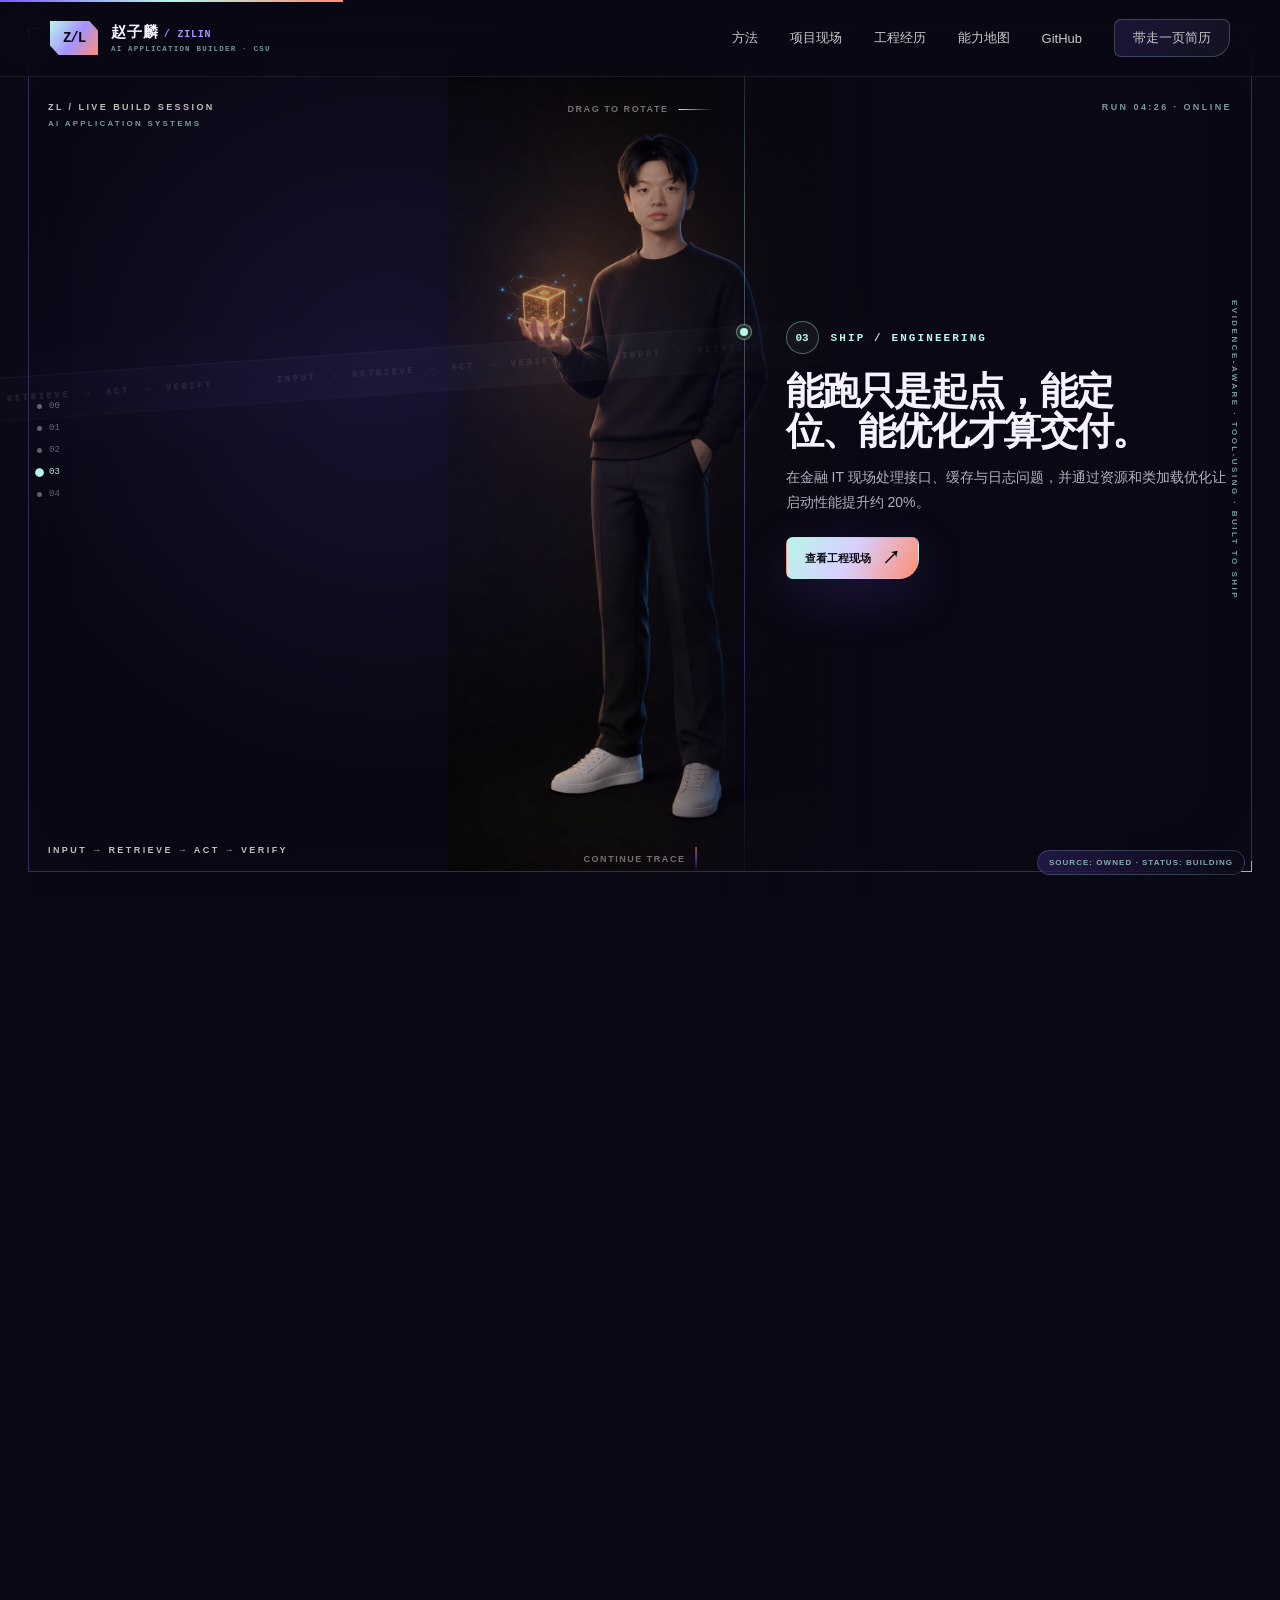
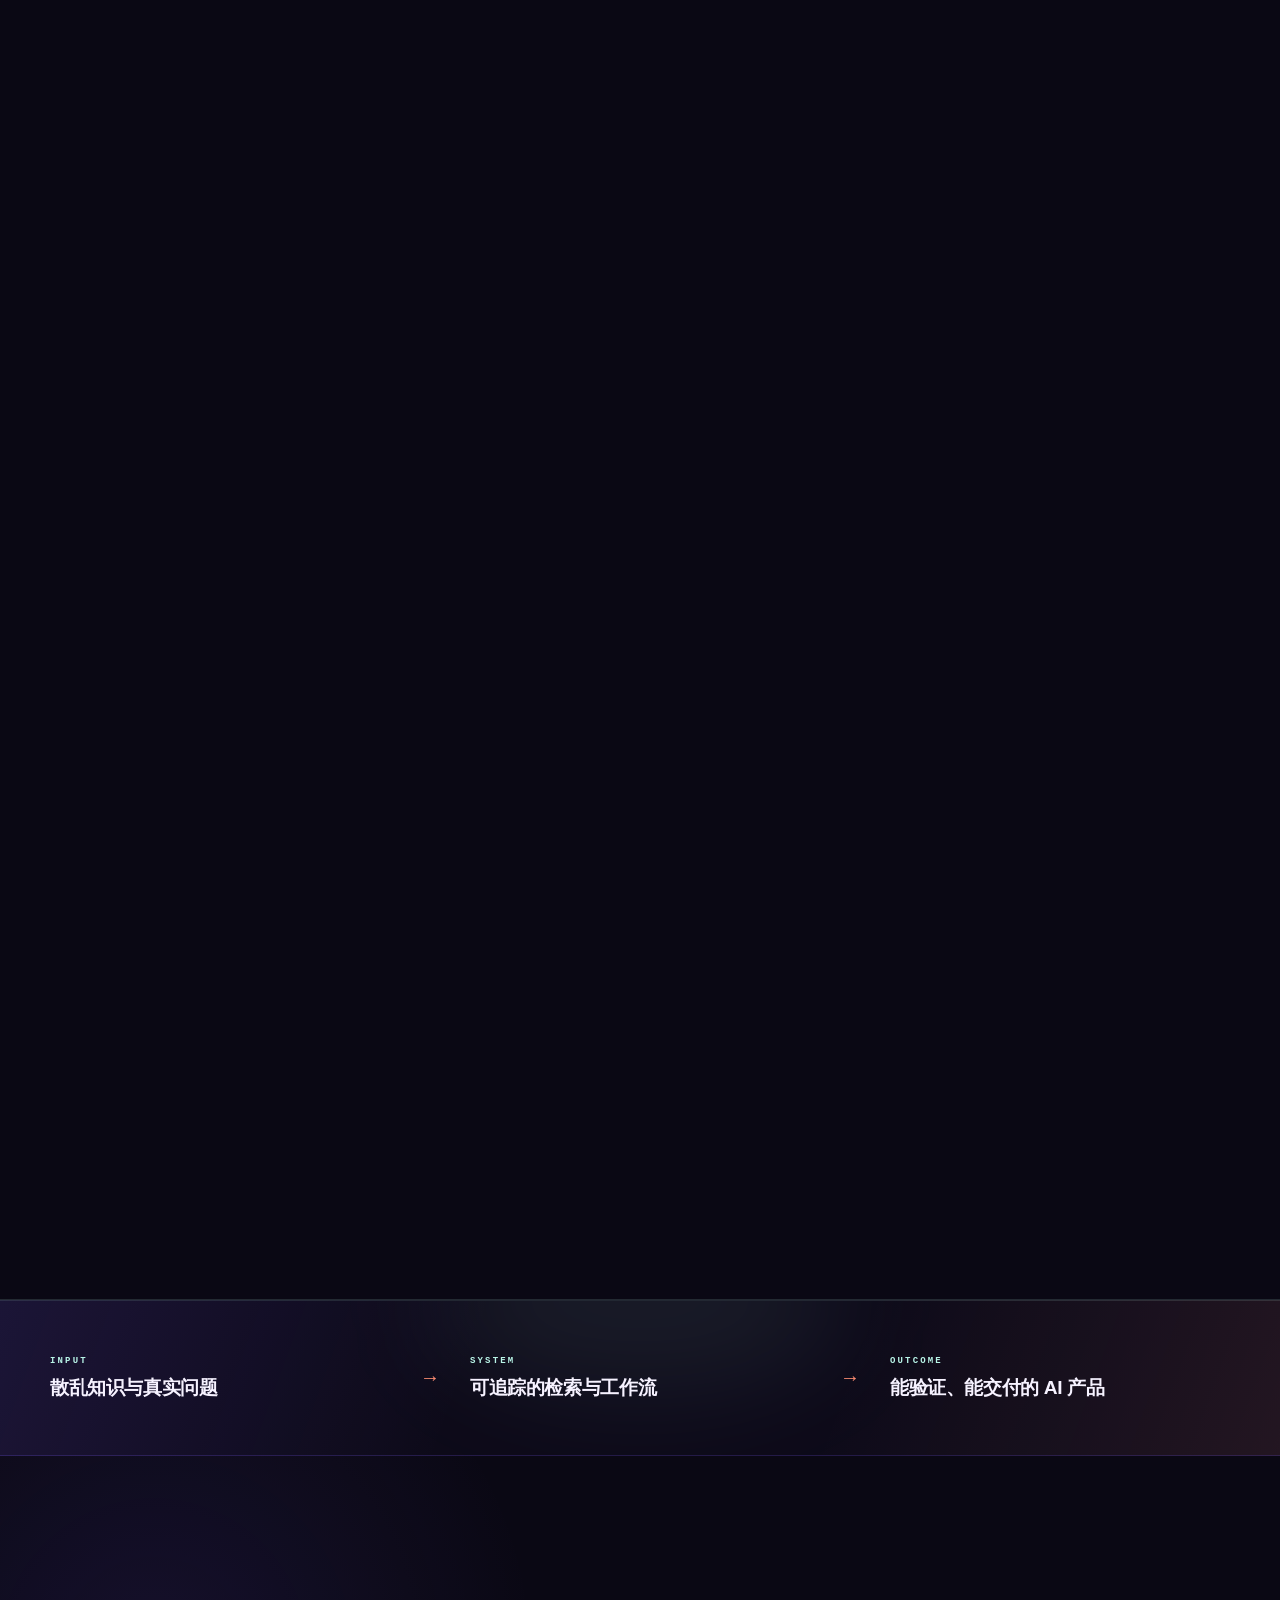
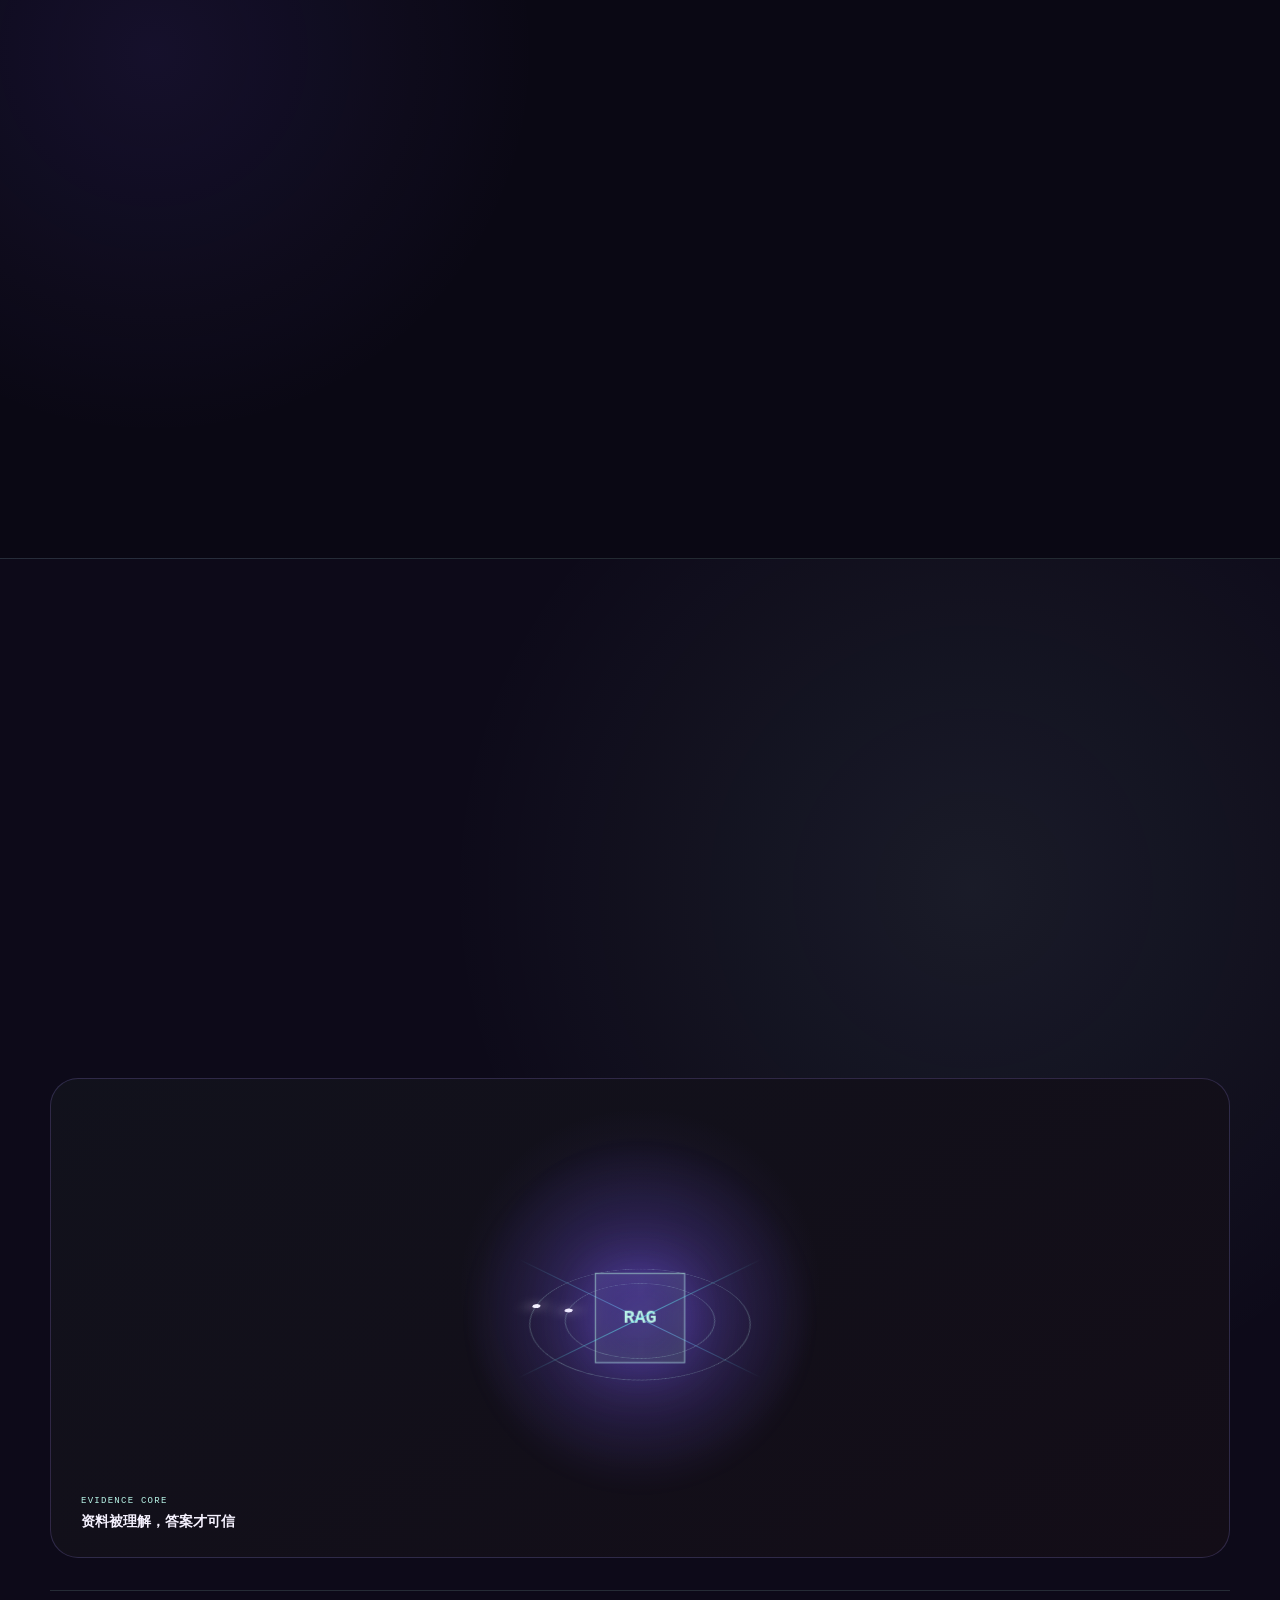
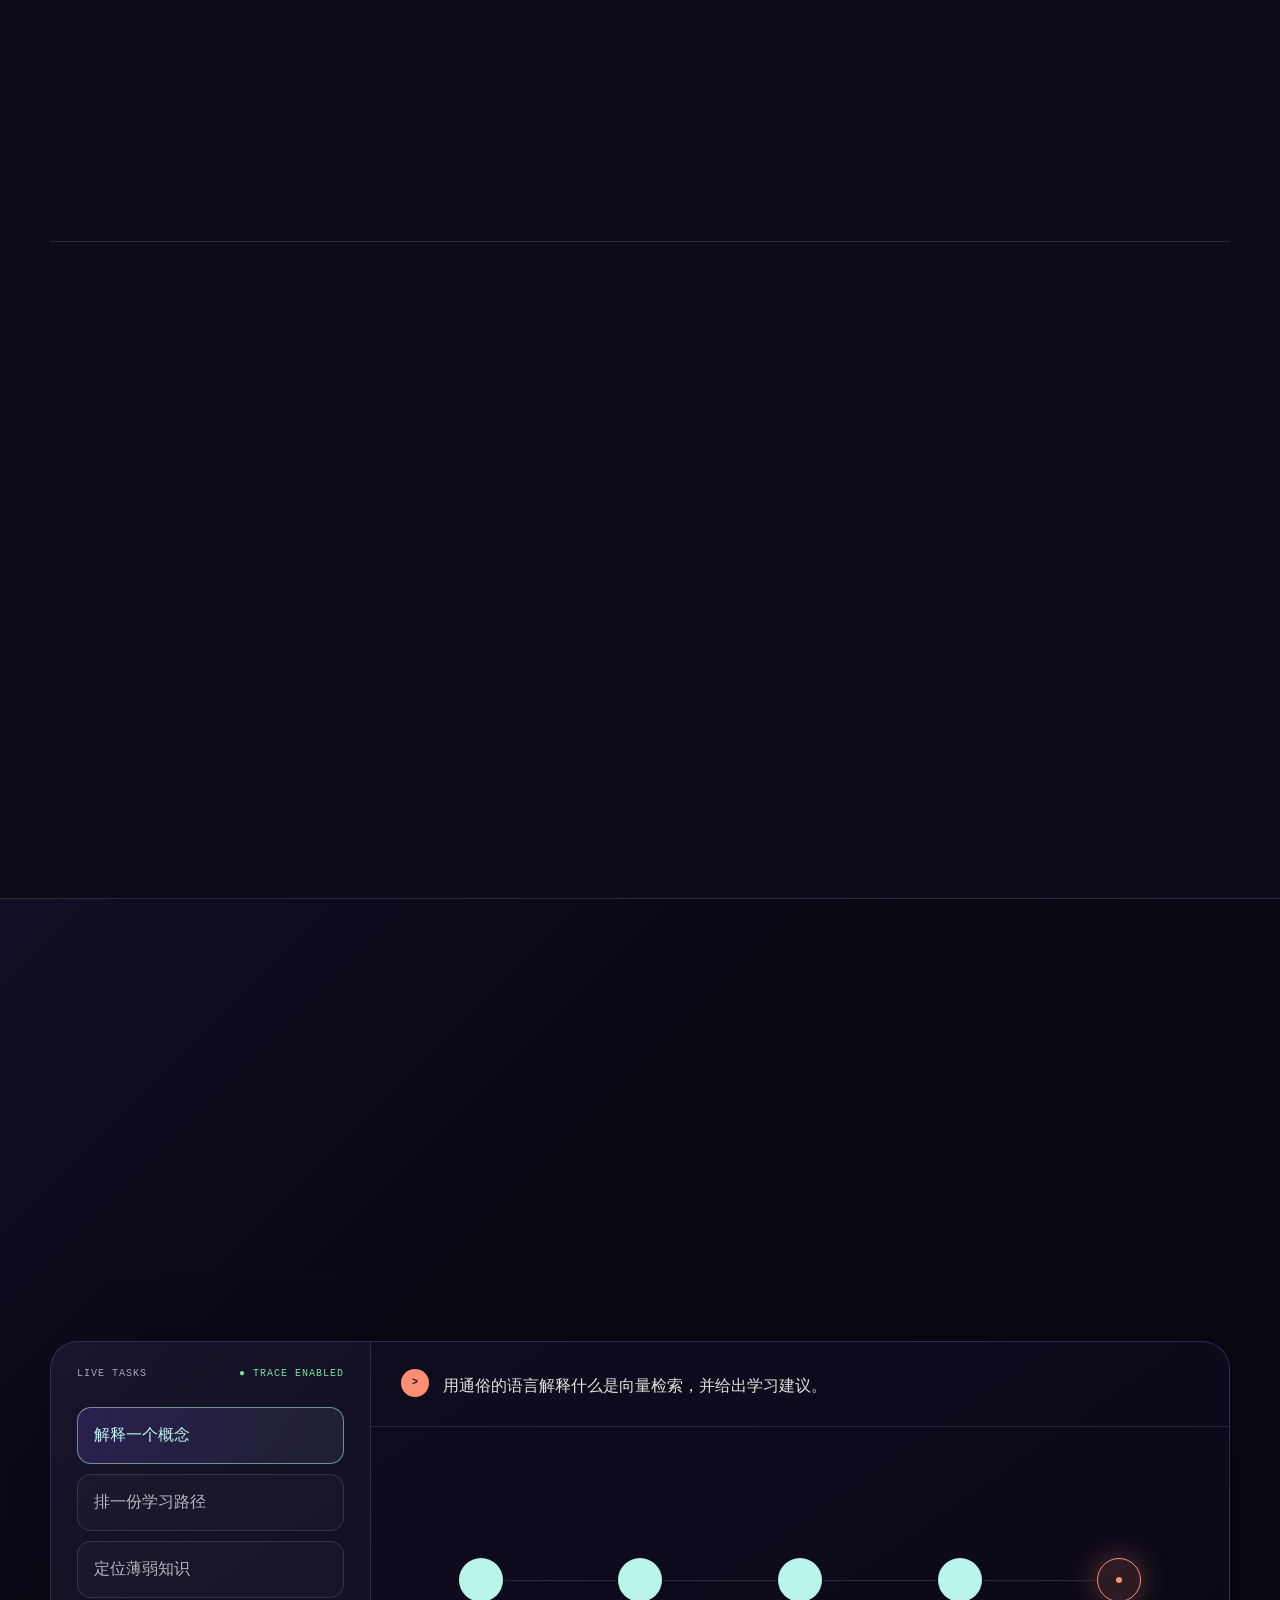
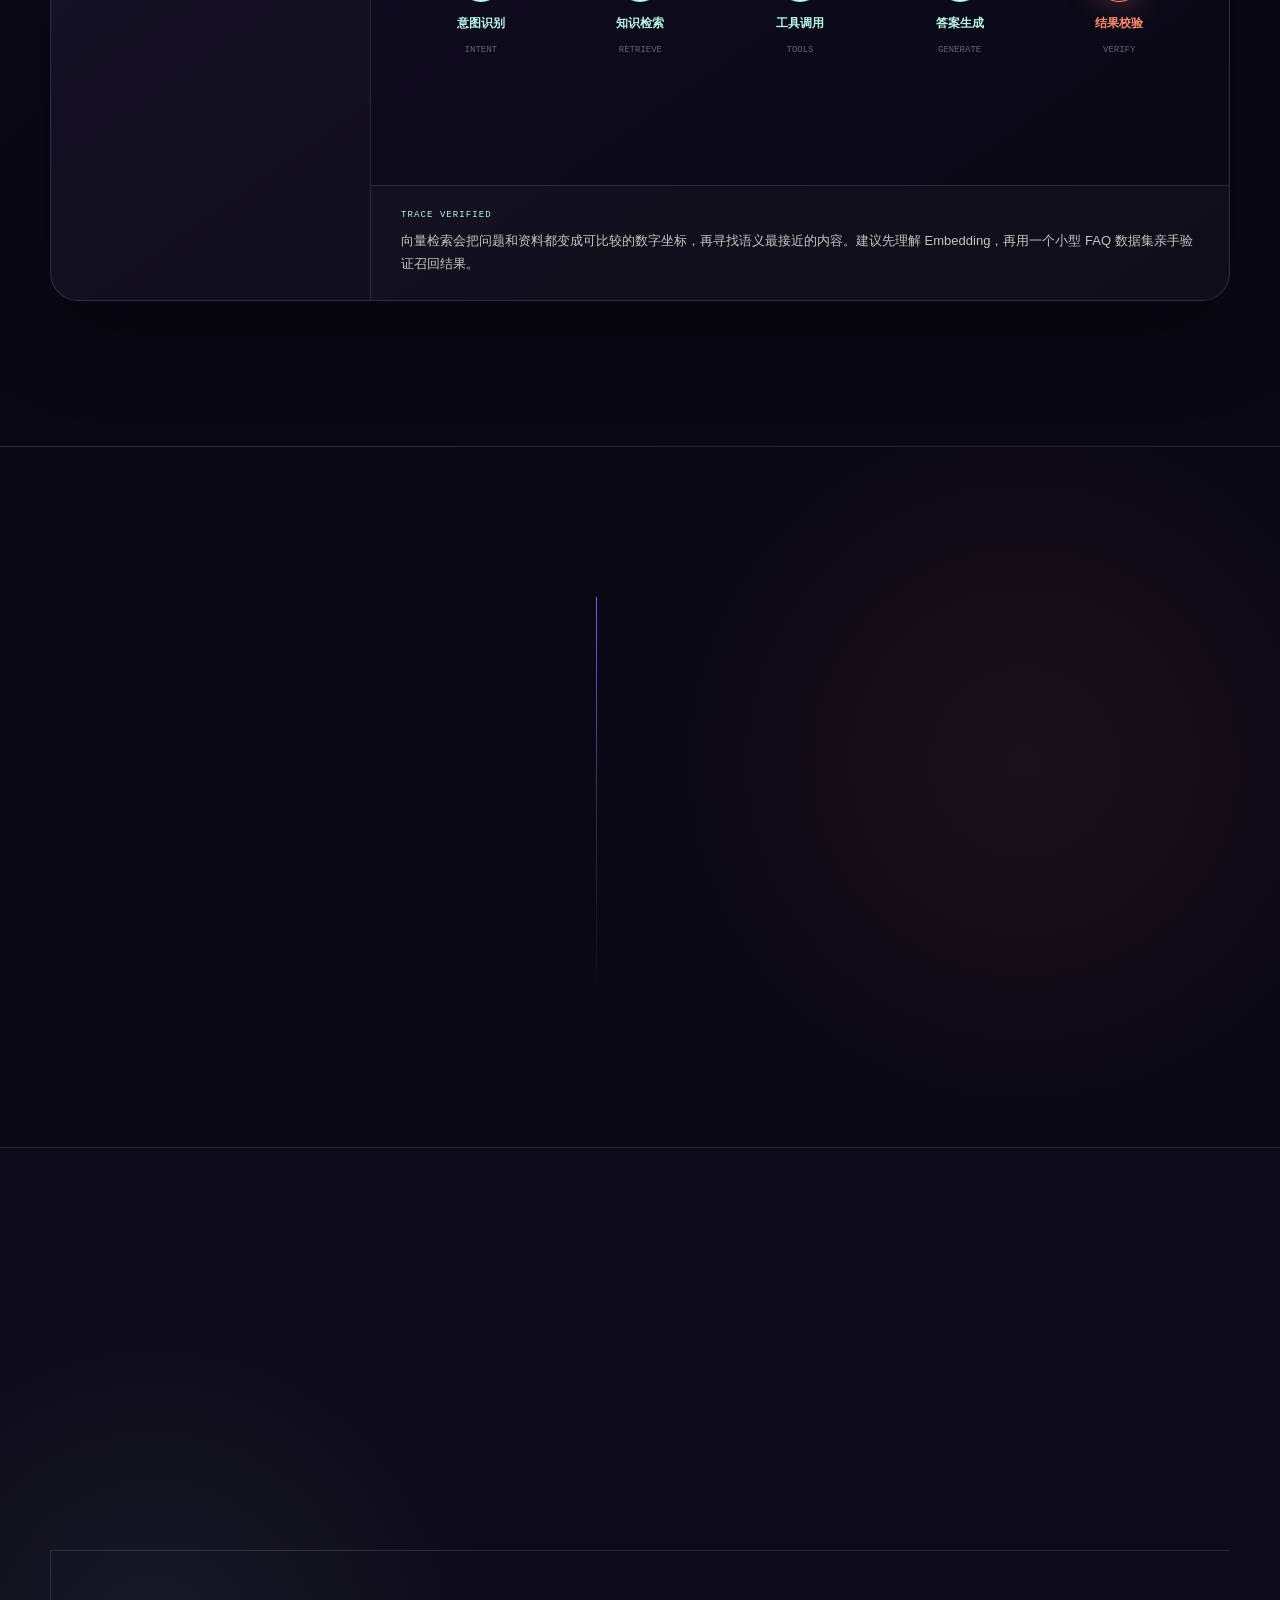
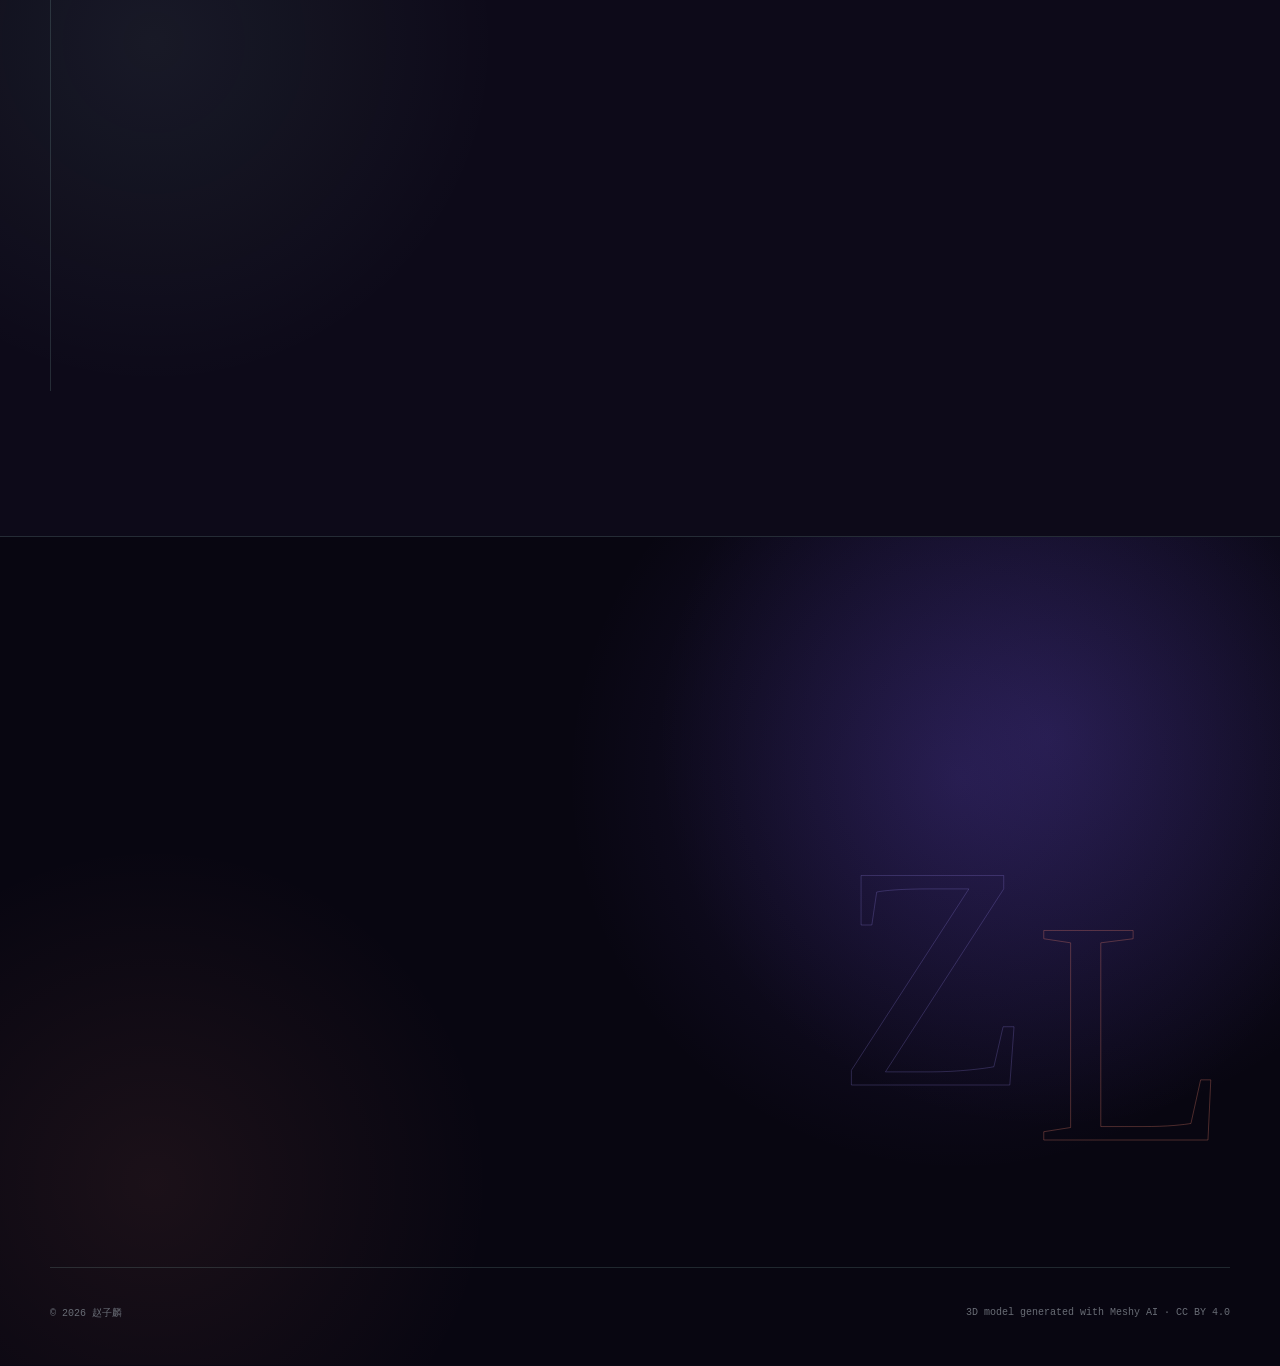
==== commit a5ab73d2: "publish Personal AI Lab V4" ====
--- a/index.html
+++ b/index.html
@@ -1 +1 @@
-<!DOCTYPE html><html lang="zh-CN"><head><meta charSet="utf-8"/><meta name="viewport" content="width=device-width, initial-scale=1"/><link rel="preload" as="image" href="/zilin-avatar.webp"/><link rel="stylesheet" href="/_next/static/chunks/0_tkk4ly9bxv4.css" data-precedence="next"/><link rel="preload" as="script" fetchPriority="low" href="/_next/static/chunks/311qtovt98m4l.js"/><script src="/_next/static/chunks/2ufyidwy7nl-s.js" async=""></script><script src="/_next/static/chunks/0n3r4i6mkjvbb.js" async=""></script><script src="/_next/static/chunks/turbopack-0traju92c2ztt.js" async=""></script><script src="/_next/static/chunks/44rmzwx08scfc.js" async=""></script><script src="/_next/static/chunks/33hapsohvslj_.js" async=""></script><link rel="preload" href="/models/zilin-avatar-intro3d.glb" as="fetch" crossorigin="anonymous" type="model/gltf-binary"/><link rel="preload" href="/models/zilin-avatar-intro3d.glb" as="fetch" type="model/gltf-binary" crossorigin="anonymous"/><meta name="theme-color" content="#202020"/><title>赵子麟 | AI 应用研发工程师</title><meta name="description" content="赵子麟的交互式个人作品集：RAG 知识库、AI 学习助理 Agent 与金融 IT 工程实践。"/><meta name="keywords" content="赵子麟,AI应用研发,RAG,Agent,Python,中南大学"/><meta property="og:title" content="赵子麟 | AI 应用研发工程师"/><meta property="og:description" content="把数据、检索与工具调用，组合成真正可用的 AI 应用。"/><meta property="og:locale" content="zh_CN"/><meta property="og:type" content="website"/><meta name="twitter:card" content="summary"/><meta name="twitter:title" content="赵子麟 | AI 应用研发工程师"/><meta name="twitter:description" content="把数据、检索与工具调用，组合成真正可用的 AI 应用。"/><link rel="icon" href="/icon.svg?icon.3p_a0u0w0ihqd.svg" sizes="any" type="image/svg+xml"/><script src="/_next/static/chunks/0cz1d0mv5g_q7.js" noModule=""></script></head><body><div hidden=""><!--$--><!--/$--></div><main><div class="scroll-progress" style="transform:scaleX(0)" aria-hidden="true"></div><nav class="nav "><div class="nav__inner content-shell"><a class="brand" href="#home"><span class="brand__mark">ZL</span><span>赵子麟</span></a><button class="menu-button" type="button" aria-label="打开导航" aria-expanded="false"><span></span></button><div class="nav__links "><a href="#about">关于我</a><a href="#projects">项目</a><a href="#experience">经历</a><a href="#skills">能力</a><a href="https://github.com/lipzzllip" rel="noreferrer" target="_blank">GitHub</a><a class="nav__contact" href="/resume/zilin-zhao-ai-application-resume.pdf" download="赵子麟-AI应用研发简历.pdf">下载简历</a></div></div></nav><section class="v2-story" id="home"><div class="v2-stage v2-stage--chapter-0 v2-stage--hero "><img class="v3-fallback " src="/zilin-avatar.webp" alt="赵子麟 3D 形象静态预览"/><div class="v2-canvas " aria-hidden="true"></div><div class="v2-stage__wash"></div><div class="v2-stage__grid" aria-hidden="true"></div><div class="v2-loader " role="status" aria-live="polite"><div class="v2-loader__mark"><span>ZL</span></div><strong>正在加载 SELF-HOSTED 3D PROFILE · <!-- -->0<!-- -->%</strong><div class="v2-loader__bar"><span style="transform:scaleX(0)"></span></div></div><div class="v2-meta v2-meta--top"><span>赵子麟<small>AI APP DEVELOPER</small></span><span>PORTFOLIO · 2026</span></div><div class="v2-meta v2-meta--bottom"><span>RAG · AGENT · FULL-STACK</span><span>SELF-HOSTED · OPEN TO WORK</span></div><div class="v3-side-note" aria-hidden="true">BASED IN CHANGSHA · SOURCE OWNED · BUILT TO EVOLVE</div><div class="v2-content content-shell"><article class="v2-chapter v2-chapter--hero v2-chapter--active" aria-hidden="false"><div class="v2-chapter__kicker"><span>00</span>HELLO · SELF-HOSTED 3D RESUME</div><h1>让 AI 不止会回答，更能完成任务。</h1><p>中南大学数据科学与大数据技术本科生，专注 RAG、Agent Workflow 与 AI 应用工程化。</p><div class="v2-chapter__actions"><a class="button button--primary" href="#projects">探索项目<span aria-hidden="true">↗</span></a><a class="button button--ghost" href="/resume/zilin-zhao-ai-application-resume.pdf" download="赵子麟-AI应用研发简历.pdf">下载简历 ↓</a><a class="button button--ghost" href="https://github.com/lipzzllip" target="_blank" rel="noreferrer">GitHub ↗</a></div><div class="v2-facts"><span><strong>CSU</strong>985 · 双一流</span><span><strong>02</strong>AI 原型项目</span><span><strong>20%</strong>启动性能提升</span></div></article><article class="v2-chapter v2-chapter--detail " aria-hidden="true" inert=""><span class="v3-timeline-node" aria-hidden="true"></span><div class="v2-chapter__kicker"><span>01</span>2026 · MILESTONE</div><h1>中南大学计算机学院</h1><strong class="v3-chapter-subtitle">数据科学与大数据技术本科在读</strong><p>我更关心如何让模型找到正确知识、调用合适工具，并留下可评估的执行链路。</p><div class="v2-chapter__actions"><a class="button button--primary" href="#about">了解我的方法<span aria-hidden="true">↗</span></a></div></article><article class="v2-chapter v2-chapter--detail " aria-hidden="true" inert=""><span class="v3-timeline-node" aria-hidden="true"></span><div class="v2-chapter__kicker"><span>02</span>RAG PROJECT</div><h1>教育场景 RAG 知识库</h1><p>完成 PDF、Word 与表格结构化、Embedding 召回、上下文拼接和 Badcase 迭代。</p><div class="v2-chapter__actions"><a class="button button--primary" href="#projects">查看项目证据<span aria-hidden="true">↗</span></a></div></article><article class="v2-chapter v2-chapter--detail " aria-hidden="true" inert=""><span class="v3-timeline-node" aria-hidden="true"></span><div class="v2-chapter__kicker"><span>03</span>EXPERIENCE</div><h1>金证股份全栈开发实习</h1><p>参与金融 IT 系统开发、接口联调和日志排查；优化资源与类加载策略，启动性能提升约 20%。</p><div class="v2-chapter__actions"><a class="button button--primary" href="#experience">查看经历<span aria-hidden="true">↗</span></a></div></article><article class="v2-chapter v2-chapter--detail " aria-hidden="true" inert=""><span class="v3-timeline-node" aria-hidden="true"></span><div class="v2-chapter__kicker"><span>04</span>CAPABILITIES</div><h1>AI 应用研发能力图谱</h1><p>Python · FastAPI · RAG · Agent · Redis · PostgreSQL · React / Vue</p><div class="v2-chapter__actions"><a class="button button--primary" href="#skills">查看完整能力<span aria-hidden="true">↗</span></a></div></article></div><nav class="v2-dots" aria-label="3D 简历章节"><button class="v2-dot--active" type="button" aria-label="前往章节 1：HELLO · SELF-HOSTED 3D RESUME" aria-current="step"><span></span>00</button><button class="" type="button" aria-label="前往章节 2：2026 · MILESTONE"><span></span>01</button><button class="" type="button" aria-label="前往章节 3：RAG PROJECT"><span></span>02</button><button class="" type="button" aria-label="前往章节 4：EXPERIENCE"><span></span>03</button><button class="" type="button" aria-label="前往章节 5：CAPABILITIES"><span></span>04</button></nav><div class="v2-gesture" aria-hidden="true"><span>DRAG TO ROTATE</span><i></i></div><button class="v2-scroll-next" type="button"><span>向下探索</span><i></i></button><div class="v3-owned-badge">THREE.JS · OWNED SOURCE</div></div></section><section class="section about" id="about"><div class="content-shell two-column"><div class="reveal  section-heading" style="transition-delay:0ms"><div class="section-kicker">01 · ABOUT</div><h2>我关心的不是<br/><span>“接入一个模型”</span></h2></div><div class="reveal  about__body" style="transition-delay:120ms"><p class="lead">而是如何让模型在真实业务里找到正确的知识、调用合适的工具， 并留下可追踪、可评估、可迭代的执行链路。</p><p>金融 IT 全栈实习让我熟悉接口联调、Redis、日志排查和工程问题定位； RAG 与 Agent 项目则让我开始从数据、检索、上下文和任务编排的角度设计 AI 产品。</p><div class="principles"><div><span>01</span><strong>Evidence First</strong><p>回答应当能指向可靠上下文。</p></div><div><span>02</span><strong>Workflow Aware</strong><p>把复杂任务拆成可控制的步骤。</p></div><div><span>03</span><strong>Build &amp; Measure</strong><p>用日志和 badcase 驱动改进。</p></div></div></div></div></section><section class="section projects" id="projects"><div class="content-shell"><div class="reveal  projects__heading" style="transition-delay:0ms"><div class="section-kicker">02 · SELECTED PROJECT</div><h2>一条有依据的回答，背后发生了什么？</h2><p>教育场景 RAG 知识库与智能问答练习 · 2026.04 - 2026.06</p><div class="projects__links" aria-label="GitHub 与项目仓库"><a href="https://github.com/lipzzllip" target="_blank" rel="noreferrer">GitHub 主页 <svg viewBox="0 0 24 24" aria-hidden="true"><path d="M5 12h13M13 6l6 6-6 6"></path></svg></a><a href="https://github.com/lipzzllip/lipzzllip.github.io" target="_blank" rel="noreferrer">网站部署仓库 <svg viewBox="0 0 24 24" aria-hidden="true"><path d="M5 12h13M13 6l6 6-6 6"></path></svg></a><a href="https://intro3d.com/u/lipzzllip" target="_blank" rel="noreferrer">Intro3D 公开页 <svg viewBox="0 0 24 24" aria-hidden="true"><path d="M5 12h13M13 6l6 6-6 6"></path></svg></a></div></div><div class="rag-stage"><div class="rag-stage__glow"></div><div class="rag-stage__core"><div class="core-orbit core-orbit--outer"></div><div class="core-orbit core-orbit--inner"></div><div class="core-cube"><span>RAG</span></div></div><div class="rag-stage__label"><span>KNOWLEDGE CORE</span><strong>证据进入，答案出来</strong></div></div><div class="rag-steps"><div class="reveal  rag-step" style="transition-delay:0ms"><div class="rag-step__top"><span>01</span><code>Parse</code></div><h3>资料结构化</h3><p>清洗 PDF、Word 与表格，抽取题干、选项、答案、解析和知识点。</p></div><div class="reveal  rag-step" style="transition-delay:90ms"><div class="rag-step__top"><span>02</span><code>Retrieve</code></div><h3>召回与拼接</h3><p>用 Embedding 与 TopK 召回定位证据，控制切分粒度和上下文长度。</p></div><div class="reveal  rag-step" style="transition-delay:180ms"><div class="rag-step__top"><span>03</span><code>Generate</code></div><h3>答案生成</h3><p>通过 Prompt 约束回答格式，让知识点解释与题目理解都有依据。</p></div><div class="reveal  rag-step" style="transition-delay:270ms"><div class="rag-step__top"><span>04</span><code>Evaluate</code></div><h3>Badcase 迭代</h3><p>从召回不准、上下文过长、答案缺少依据出发，持续调整策略。</p></div></div><div class="reveal  intro3d-card" style="transition-delay:100ms"><a class="intro3d-card__visual" href="https://intro3d.com/u/lipzzllip" target="_blank" rel="noreferrer" aria-label="打开赵子麟的 Intro3D 公开页"><img src="/intro3d-preview.webp" alt="赵子麟的 Intro3D 3D 交互式简历公开页预览" width="1280" height="800" loading="lazy"/><span>LIVE · INTRO3D</span></a><div class="intro3d-card__copy"><div class="section-kicker">3D MIGRATION CASE</div><h3>从平台原型，到源码自主的 V3</h3><p>先在 Intro3D 验证模型、贴纸与滚动叙事，再用 Three.js、真实 Decal 和自托管资源重建首屏。当前版本保留平台原型的体验，同时拥有可持续扩展的源码。</p><div class="intro3d-card__tags" aria-label="项目特点"><span>3D MODEL</span><span>SCROLL STORY</span><span>OWNED SOURCE</span></div><a class="button button--primary" href="https://intro3d.com/u/lipzzllip" target="_blank" rel="noreferrer">打开 Intro3D 公开页 <svg viewBox="0 0 24 24" aria-hidden="true"><path d="M5 12h13M13 6l6 6-6 6"></path></svg></a></div></div></div></section><section class="section agent-section" id="agent"><div class="content-shell"><div class="reveal  agent-section__heading" style="transition-delay:0ms"><div class="section-kicker">03 · INTERACTIVE PROTOTYPE</div><h2>试着给学习助理一个任务</h2><p>点击任务，观察 Agent 如何从意图识别走向答案校验。</p></div><div class="agent-demo"><div class="agent-demo__sidebar"><div class="agent-demo__label"><span>TASK LIBRARY</span><span>● LOCAL PROTOTYPE</span></div><button class="agent-demo__task agent-demo__task--active" type="button">解释知识点</button><button class="agent-demo__task " type="button">生成学习计划</button><button class="agent-demo__task " type="button">错题复盘</button></div><div class="agent-demo__content"><div class="agent-demo__query"><span>Q</span><p>用通俗的语言解释什么是向量检索，并给出学习建议。</p></div><div class="agent-demo__flow" aria-label="Agent 执行流程"><div class="flow-node "><div class="flow-node__orb"></div><strong>意图识别</strong><small>INTENT</small></div><div class="flow-node "><div class="flow-node__orb"></div><strong>知识检索</strong><small>RETRIEVE</small></div><div class="flow-node "><div class="flow-node__orb"></div><strong>工具调用</strong><small>TOOLS</small></div><div class="flow-node "><div class="flow-node__orb"></div><strong>答案生成</strong><small>GENERATE</small></div><div class="flow-node "><div class="flow-node__orb"></div><strong>结果校验</strong><small>VERIFY</small></div></div><div class="agent-demo__result" aria-live="polite"><span>PROCESSING</span><p>Agent 正在组合上下文、工具与约束，请稍候…</p></div></div></div></div></section><section class="section experience" id="experience"><div class="content-shell two-column"><div class="reveal  section-heading" style="transition-delay:0ms"><div class="section-kicker">04 · EXPERIENCE</div><h2>从工程现场<br/><span>理解可靠性</span></h2></div><div class="timeline"><div class="reveal  timeline__item" style="transition-delay:0ms"><div class="timeline__date">2025.11 — 2026.04</div><div class="timeline__dot"></div><div class="timeline__content"><div class="timeline__meta">金证股份有限公司 · 湖南长沙</div><h3>全栈开发工程师</h3><ul><li>参与金融 IT 系统前后端功能开发、接口联调与日志排查。</li><li>定位生产环境偶发缓存不一致，分析请求与缓存状态。</li><li>优化资源与类加载策略，项目启动性能提升约 20%。</li></ul></div></div><div class="reveal  timeline__item" style="transition-delay:120ms"><div class="timeline__date">2023.09 — 至今</div><div class="timeline__dot"></div><div class="timeline__content"><div class="timeline__meta">中南大学 · 计算机学院</div><h3>数据科学与大数据技术</h3><p>全日制本科在读。持续补全 AI 应用开发、数据工程与产品实现之间的连接。</p></div></div></div></div></section><section class="section skills" id="skills"><div class="content-shell"><div class="reveal  skills__heading" style="transition-delay:0ms"><div class="section-kicker">05 · CAPABILITY MAP</div><h2>用工程能力托住 AI 创意</h2></div><div class="skill-grid"><div class="reveal  skill-card" style="transition-delay:0ms"><span>01</span><h3>Python</h3><p>工程主语言</p><div class="skill-card__line"></div></div><div class="reveal  skill-card" style="transition-delay:70ms"><span>02</span><h3>RAG</h3><p>检索与评估</p><div class="skill-card__line"></div></div><div class="reveal  skill-card" style="transition-delay:140ms"><span>03</span><h3>Agent</h3><p>工作流设计</p><div class="skill-card__line"></div></div><div class="reveal  skill-card" style="transition-delay:210ms"><span>04</span><h3>FastAPI</h3><p>服务化</p><div class="skill-card__line"></div></div><div class="reveal  skill-card" style="transition-delay:0ms"><span>05</span><h3>Redis</h3><p>缓存与锁</p><div class="skill-card__line"></div></div><div class="reveal  skill-card" style="transition-delay:70ms"><span>06</span><h3>React / Vue</h3><p>产品原型</p><div class="skill-card__line"></div></div><div class="reveal  skill-card" style="transition-delay:140ms"><span>07</span><h3>PostgreSQL</h3><p>数据持久化</p><div class="skill-card__line"></div></div><div class="reveal  skill-card" style="transition-delay:210ms"><span>08</span><h3>AI Coding</h3><p>加速交付</p><div class="skill-card__line"></div></div></div></div></section><section class="contact" id="contact"><div class="contact__glow"></div><div class="content-shell contact__inner"><div class="reveal  " style="transition-delay:0ms"><div class="section-kicker">06 · LET&#x27;S BUILD</div><h2>有一个值得落地的<br/>AI 想法吗？</h2><p>我正在寻找 AI 应用研发相关的实习与合作机会。</p><div class="contact__links"><a class="contact__mail" href="mailto:lipzzllip@gmail.com">lipzzllip@gmail.com<svg viewBox="0 0 24 24" aria-hidden="true"><path d="M5 12h13M13 6l6 6-6 6"></path></svg></a><a class="contact__mail" href="https://github.com/lipzzllip" target="_blank" rel="noreferrer">github.com/lipzzllip<svg viewBox="0 0 24 24" aria-hidden="true"><path d="M5 12h13M13 6l6 6-6 6"></path></svg></a><a class="contact__mail" href="/resume/zilin-zhao-ai-application-resume.pdf" download="赵子麟-AI应用研发简历.pdf">下载 PDF 简历<svg viewBox="0 0 24 24" aria-hidden="true"><path d="M5 12h13M13 6l6 6-6 6"></path></svg></a></div></div><div class="contact__mark" aria-hidden="true"><span>Z</span><span>L</span></div></div><footer class="content-shell footer"><span>© 2026 赵子麟</span><span>3D model generated with Meshy AI · CC BY 4.0</span></footer></section></main><!--$--><!--/$--><script src="/_next/static/chunks/311qtovt98m4l.js" id="_R_" async=""></script><script>(self.__next_f=self.__next_f||[]).push([0])</script><script>self.__next_f.push([1,"1:\"$Sreact.fragment\"\n2:I[86197,[\"/_next/static/chunks/44rmzwx08scfc.js\"],\"default\"]\n3:I[91240,[\"/_next/static/chunks/44rmzwx08scfc.js\"],\"default\"]\n4:I[52004,[\"/_next/static/chunks/44rmzwx08scfc.js\",\"/_next/static/chunks/33hapsohvslj_.js\"],\"default\"]\n5:I[42724,[\"/_next/static/chunks/44rmzwx08scfc.js\",\"/_next/static/chunks/33hapsohvslj_.js\"],\"default\"]\n6:I[36114,[\"/_next/static/chunks/44rmzwx08scfc.js\",\"/_next/static/chunks/33hapsohvslj_.js\"],\"default\"]\n7:I[59095,[\"/_next/static/chunks/44rmzwx08scfc.js\",\"/_next/static/chunks/33hapsohvslj_.js\"],\"default\"]\n13:I[34178,[\"/_next/static/chunks/44rmzwx08scfc.js\"],\"default\",1]\n:HL[\"/_next/static/chunks/0_tkk4ly9bxv4.css\",\"style\"]\n:HL[\"/models/zilin-avatar-intro3d.glb\",\"fetch\",{\"crossOrigin\":\"anonymous\",\"type\":\"model/gltf-binary\"}]\n"])</script><script>self.__next_f.push([1,"0:{\"P\":null,\"c\":[\"\",\"\"],\"q\":\"\",\"i\":false,\"f\":[[[\"\",{\"children\":[\"__PAGE__\",{}]},\"$undefined\",\"$undefined\",16],[[\"$\",\"$1\",\"c\",{\"children\":[[[\"$\",\"link\",\"0\",{\"rel\":\"stylesheet\",\"href\":\"/_next/static/chunks/0_tkk4ly9bxv4.css\",\"precedence\":\"next\",\"crossOrigin\":\"$undefined\",\"nonce\":\"$undefined\"}],[\"$\",\"script\",\"script-0\",{\"src\":\"/_next/static/chunks/44rmzwx08scfc.js\",\"async\":true,\"nonce\":\"$undefined\"}]],[\"$\",\"html\",null,{\"lang\":\"zh-CN\",\"children\":[[\"$\",\"head\",null,{\"children\":[\"$\",\"link\",null,{\"rel\":\"preload\",\"href\":\"/models/zilin-avatar-intro3d.glb\",\"as\":\"fetch\",\"type\":\"model/gltf-binary\",\"crossOrigin\":\"anonymous\"}]}],[\"$\",\"body\",null,{\"children\":[\"$\",\"$L2\",null,{\"parallelRouterKey\":\"children\",\"error\":\"$undefined\",\"errorStyles\":\"$undefined\",\"errorScripts\":\"$undefined\",\"template\":[\"$\",\"$L3\",null,{}],\"templateStyles\":\"$undefined\",\"templateScripts\":\"$undefined\",\"notFound\":[[[\"$\",\"title\",null,{\"children\":\"404: This page could not be found.\"}],[\"$\",\"div\",null,{\"style\":{\"fontFamily\":\"system-ui,\\\"Segoe UI\\\",Roboto,Helvetica,Arial,sans-serif,\\\"Apple Color Emoji\\\",\\\"Segoe UI Emoji\\\"\",\"height\":\"100vh\",\"textAlign\":\"center\",\"display\":\"flex\",\"flexDirection\":\"column\",\"alignItems\":\"center\",\"justifyContent\":\"center\"},\"children\":[\"$\",\"div\",null,{\"children\":[[\"$\",\"style\",null,{\"dangerouslySetInnerHTML\":{\"__html\":\"body{color:#000;background:#fff;margin:0}.next-error-h1{border-right:1px solid rgba(0,0,0,.3)}@media (prefers-color-scheme:dark){body{color:#fff;background:#000}.next-error-h1{border-right:1px solid rgba(255,255,255,.3)}}\"}}],[\"$\",\"h1\",null,{\"className\":\"next-error-h1\",\"style\":{\"display\":\"inline-block\",\"margin\":\"0 20px 0 0\",\"padding\":\"0 23px 0 0\",\"fontSize\":24,\"fontWeight\":500,\"verticalAlign\":\"top\",\"lineHeight\":\"49px\"},\"children\":404}],[\"$\",\"div\",null,{\"style\":{\"display\":\"inline-block\"},\"children\":[\"$\",\"h2\",null,{\"style\":{\"fontSize\":14,\"fontWeight\":400,\"lineHeight\":\"49px\",\"margin\":0},\"children\":\"This page could not be found.\"}]}]]}]}]],[]],\"forbidden\":\"$undefined\",\"unauthorized\":\"$undefined\"}]}]]}]]}],{\"children\":[[\"$\",\"$1\",\"c\",{\"children\":[[\"$\",\"main\",null,{\"children\":[[\"$\",\"$L4\",null,{}],[\"$\",\"$L5\",null,{}],[\"$\",\"$L6\",null,{}],[\"$\",\"section\",null,{\"className\":\"section about\",\"id\":\"about\",\"children\":[\"$\",\"div\",null,{\"className\":\"content-shell two-column\",\"children\":[[\"$\",\"$L7\",null,{\"className\":\"section-heading\",\"children\":[[\"$\",\"div\",null,{\"className\":\"section-kicker\",\"children\":\"01 · ABOUT\"}],[\"$\",\"h2\",null,{\"children\":[\"我关心的不是\",[\"$\",\"br\",null,{}],[\"$\",\"span\",null,{\"children\":\"“接入一个模型”\"}]]}]]}],[\"$\",\"$L7\",null,{\"className\":\"about__body\",\"delay\":120,\"children\":[[\"$\",\"p\",null,{\"className\":\"lead\",\"children\":\"而是如何让模型在真实业务里找到正确的知识、调用合适的工具， 并留下可追踪、可评估、可迭代的执行链路。\"}],[\"$\",\"p\",null,{\"children\":\"金融 IT 全栈实习让我熟悉接口联调、Redis、日志排查和工程问题定位； RAG 与 Agent 项目则让我开始从数据、检索、上下文和任务编排的角度设计 AI 产品。\"}],[\"$\",\"div\",null,{\"className\":\"principles\",\"children\":[[\"$\",\"div\",null,{\"children\":[[\"$\",\"span\",null,{\"children\":\"01\"}],[\"$\",\"strong\",null,{\"children\":\"Evidence First\"}],[\"$\",\"p\",null,{\"children\":\"回答应当能指向可靠上下文。\"}]]}],[\"$\",\"div\",null,{\"children\":[[\"$\",\"span\",null,{\"children\":\"02\"}],[\"$\",\"strong\",null,{\"children\":\"Workflow Aware\"}],[\"$\",\"p\",null,{\"children\":\"把复杂任务拆成可控制的步骤。\"}]]}],[\"$\",\"div\",null,{\"children\":[[\"$\",\"span\",null,{\"children\":\"03\"}],[\"$\",\"strong\",null,{\"children\":\"Build \u0026 Measure\"}],[\"$\",\"p\",null,{\"children\":\"用日志和 badcase 驱动改进。\"}]]}]]}]]}]]}]}],[\"$\",\"section\",null,{\"className\":\"section projects\",\"id\":\"projects\",\"children\":[\"$\",\"div\",null,{\"className\":\"content-shell\",\"children\":[[\"$\",\"$L7\",null,{\"className\":\"projects__heading\",\"children\":[[\"$\",\"div\",null,{\"className\":\"section-kicker\",\"children\":\"02 · SELECTED PROJECT\"}],[\"$\",\"h2\",null,{\"children\":\"一条有依据的回答，背后发生了什么？\"}],[\"$\",\"p\",null,{\"children\":\"教育场景 RAG 知识库与智能问答练习 · 2026.04 - 2026.06\"}],[\"$\",\"div\",null,{\"className\":\"projects__links\",\"aria-label\":\"GitHub 与项目仓库\",\"children\":[[\"$\",\"a\",null,{\"href\":\"https://github.com/lipzzllip\",\"target\":\"_blank\",\"rel\":\"noreferrer\",\"children\":[\"GitHub 主页 \",[\"$\",\"svg\",null,{\"viewBox\":\"0 0 24 24\",\"aria-hidden\":\"true\",\"children\":[\"$\",\"path\",null,{\"d\":\"M5 12h13M13 6l6 6-6 6\"}]}]]}],[\"$\",\"a\",null,{\"href\":\"https://github.com/lipzzllip/lipzzllip.github.io\",\"target\":\"_blank\",\"rel\":\"noreferrer\",\"children\":[\"网站部署仓库 \",[\"$\",\"svg\",null,{\"viewBox\":\"0 0 24 24\",\"aria-hidden\":\"true\",\"children\":[\"$\",\"path\",null,{\"d\":\"M5 12h13M13 6l6 6-6 6\"}]}]]}],[\"$\",\"a\",null,{\"href\":\"https://intro3d.com/u/lipzzllip\",\"target\":\"_blank\",\"rel\":\"noreferrer\",\"children\":[\"Intro3D 公开页 \",[\"$\",\"svg\",null,{\"viewBox\":\"0 0 24 24\",\"aria-hidden\":\"true\",\"children\":[\"$\",\"path\",null,{\"d\":\"M5 12h13M13 6l6 6-6 6\"}]}]]}]]}]]}],[\"$\",\"div\",null,{\"className\":\"rag-stage\",\"children\":[[\"$\",\"div\",null,{\"className\":\"rag-stage__glow\"}],[\"$\",\"div\",null,{\"className\":\"rag-stage__core\",\"children\":[[\"$\",\"div\",null,{\"className\":\"core-orbit core-orbit--outer\"}],[\"$\",\"div\",null,{\"className\":\"core-orbit core-orbit--inner\"}],[\"$\",\"div\",null,{\"className\":\"core-cube\",\"children\":\"$L8\"}]]}],\"$L9\"]}],\"$La\",\"$Lb\"]}]}],\"$Lc\",\"$Ld\",\"$Le\",\"$Lf\"]}],[\"$L10\"],\"$L11\"]}],{},null,false,null]},null,false,null],\"$L12\",false]],\"m\":\"$undefined\",\"G\":[\"$13\",[\"$L14\"]],\"S\":true,\"h\":null,\"s\":\"$undefined\",\"l\":\"$undefined\",\"p\":\"$undefined\",\"d\":\"$undefined\",\"b\":\"9vr3R25Yod4REviG8oGId\"}\n"])</script><script>self.__next_f.push([1,"15:I[34551,[\"/_next/static/chunks/44rmzwx08scfc.js\",\"/_next/static/chunks/33hapsohvslj_.js\"],\"default\"]\n16:I[9678,[\"/_next/static/chunks/44rmzwx08scfc.js\"],\"OutletBoundary\"]\n17:\"$Sreact.suspense\"\n19:I[9678,[\"/_next/static/chunks/44rmzwx08scfc.js\"],\"ViewportBoundary\"]\n1b:I[9678,[\"/_next/static/chunks/44rmzwx08scfc.js\"],\"MetadataBoundary\"]\n8:[\"$\",\"span\",null,{\"children\":\"RAG\"}]\n9:[\"$\",\"div\",null,{\"className\":\"rag-stage__label\",\"children\":[[\"$\",\"span\",null,{\"children\":\"KNOWLEDGE CORE\"}],[\"$\",\"strong\",null,{\"children\":\"证据进入，答案出来\"}]]}]\na:[\"$\",\"div\",null,{\"className\":\"rag-steps\",\"children\":[[\"$\",\"$L7\",\"01\",{\"className\":\"rag-step\",\"delay\":0,\"children\":[[\"$\",\"div\",null,{\"className\":\"rag-step__top\",\"children\":[[\"$\",\"span\",null,{\"children\":\"01\"}],[\"$\",\"code\",null,{\"children\":\"Parse\"}]]}],[\"$\",\"h3\",null,{\"children\":\"资料结构化\"}],[\"$\",\"p\",null,{\"children\":\"清洗 PDF、Word 与表格，抽取题干、选项、答案、解析和知识点。\"}]]}],[\"$\",\"$L7\",\"02\",{\"className\":\"rag-step\",\"delay\":90,\"children\":[[\"$\",\"div\",null,{\"className\":\"rag-step__top\",\"children\":[[\"$\",\"span\",null,{\"children\":\"02\"}],[\"$\",\"code\",null,{\"children\":\"Retrieve\"}]]}],[\"$\",\"h3\",null,{\"children\":\"召回与拼接\"}],[\"$\",\"p\",null,{\"children\":\"用 Embedding 与 TopK 召回定位证据，控制切分粒度和上下文长度。\"}]]}],[\"$\",\"$L7\",\"03\",{\"className\":\"rag-step\",\"delay\":180,\"children\":[[\"$\",\"div\",null,{\"className\":\"rag-step__top\",\"children\":[[\"$\",\"span\",null,{\"children\":\"03\"}],[\"$\",\"code\",null,{\"children\":\"Generate\"}]]}],[\"$\",\"h3\",null,{\"children\":\"答案生成\"}],[\"$\",\"p\",null,{\"children\":\"通过 Prompt 约束回答格式，让知识点解释与题目理解都有依据。\"}]]}],[\"$\",\"$L7\",\"04\",{\"className\":\"rag-step\",\"delay\":270,\"children\":[[\"$\",\"div\",null,{\"className\":\"rag-step__top\",\"children\":[[\"$\",\"span\",null,{\"children\":\"04\"}],[\"$\",\"code\",null,{\"children\":\"Evaluate\"}]]}],[\"$\",\"h3\",null,{\"children\":\"Badcase 迭代\"}],[\"$\",\"p\",null,{\"children\":\"从召回不准、上下文过长、答案缺少依据出发，持续调整策略。\"}]]}]]}]\nb:[\"$\",\"$L7\",null,{\"className\":\"intro3d-card\",\"delay\":100,\"children\":[[\"$\",\"a\",null,{\"className\":\"intro3d-card__visual\",\"href\":\"https://intro3d.com/u/lipzzllip\",\"target\":\"_blank\",\"rel\":\"noreferrer\",\"aria-label\":\"打开赵子麟的 Intro3D 公开页\",\"children\":[[\"$\",\"img\",null,{\"src\":\"/intro3d-preview.webp\",\"alt\":\"赵子麟的 Intro3D 3D 交互式简历公开页预览\",\"width\":\"1280\",\"height\":\"800\",\"loading\":\"lazy\"}],[\"$\",\"span\",null,{\"children\":\"LIVE · INTRO3D\"}]]}],[\"$\",\"div\",null,{\"className\":\"intro3d-card__copy\",\"children\":[[\"$\",\"div\",null,{\"className\":\"section-kicker\",\"children\":\"3D MIGRATION CASE\"}],[\"$\",\"h3\",null,{\"children\":\"从平台原型，到源码自主的 V3\"}],[\"$\",\"p\",null,{\"children\":\"先在 Intro3D 验证模型、贴纸与滚动叙事，再用 Three.js、真实 Decal 和自托管资源重建首屏。当前版本保留平台原型的体验，同时拥有可持续扩展的源码。\"}],[\"$\",\"div\",null,{\"className\":\"intro3d-card__tags\",\"aria-label\":\"项目特点\",\"children\":[[\"$\",\"span\",null,{\"children\":\"3D MODEL\"}],[\"$\",\"span\",null,{\"children\":\"SCROLL STORY\"}],[\"$\",\"span\",null,{\"children\":\"OWNED SOURCE\"}]]}],[\"$\",\"a\",null,{\"className\":\"button button--primary\",\"href\":\"https://intro3d.com/u/lipzzllip\",\"target\":\"_blank\",\"rel\":\"noreferrer\",\"children\":[\"打开 Intro3D 公开页 \",[\"$\",\"svg\",null,{\"viewBox\":\"0 0 24 24\",\"aria-hidden\":\"true\",\"children\":[\"$\",\"path\",null,{\"d\":\"M5 12h13M13 6l6 6-6 6\"}]}]]}]]}]]}]\nc:[\"$\",\"section\",null,{\"className\":\"section agent-section\",\"id\":\"agent\",\"children\":[\"$\",\"div\",null,{\"className\":\"content-shell\",\"children\":[[\"$\",\"$L7\",null,{\"className\":\"agent-section__heading\",\"children\":[[\"$\",\"div\",null,{\"className\":\"section-kicker\",\"children\":\"03 · INTERACTIVE PROTOTYPE\"}],[\"$\",\"h2\",null,{\"children\":\"试着给学习助理一个任务\"}],[\"$\",\"p\",null,{\"children\":\"点击任务，观察 Agent 如何从意图识别走向答案校验。\"}]]}],[\"$\",\"$L15\",null,{}]]}]}]\n"])</script><script>self.__next_f.push([1,"d:[\"$\",\"section\",null,{\"className\":\"section experience\",\"id\":\"experience\",\"children\":[\"$\",\"div\",null,{\"className\":\"content-shell two-column\",\"children\":[[\"$\",\"$L7\",null,{\"className\":\"section-heading\",\"children\":[[\"$\",\"div\",null,{\"className\":\"section-kicker\",\"children\":\"04 · EXPERIENCE\"}],[\"$\",\"h2\",null,{\"children\":[\"从工程现场\",[\"$\",\"br\",null,{}],[\"$\",\"span\",null,{\"children\":\"理解可靠性\"}]]}]]}],[\"$\",\"div\",null,{\"className\":\"timeline\",\"children\":[[\"$\",\"$L7\",null,{\"className\":\"timeline__item\",\"children\":[[\"$\",\"div\",null,{\"className\":\"timeline__date\",\"children\":\"2025.11 — 2026.04\"}],[\"$\",\"div\",null,{\"className\":\"timeline__dot\"}],[\"$\",\"div\",null,{\"className\":\"timeline__content\",\"children\":[[\"$\",\"div\",null,{\"className\":\"timeline__meta\",\"children\":\"金证股份有限公司 · 湖南长沙\"}],[\"$\",\"h3\",null,{\"children\":\"全栈开发工程师\"}],[\"$\",\"ul\",null,{\"children\":[[\"$\",\"li\",null,{\"children\":\"参与金融 IT 系统前后端功能开发、接口联调与日志排查。\"}],[\"$\",\"li\",null,{\"children\":\"定位生产环境偶发缓存不一致，分析请求与缓存状态。\"}],[\"$\",\"li\",null,{\"children\":\"优化资源与类加载策略，项目启动性能提升约 20%。\"}]]}]]}]]}],[\"$\",\"$L7\",null,{\"className\":\"timeline__item\",\"delay\":120,\"children\":[[\"$\",\"div\",null,{\"className\":\"timeline__date\",\"children\":\"2023.09 — 至今\"}],[\"$\",\"div\",null,{\"className\":\"timeline__dot\"}],[\"$\",\"div\",null,{\"className\":\"timeline__content\",\"children\":[[\"$\",\"div\",null,{\"className\":\"timeline__meta\",\"children\":\"中南大学 · 计算机学院\"}],[\"$\",\"h3\",null,{\"children\":\"数据科学与大数据技术\"}],[\"$\",\"p\",null,{\"children\":\"全日制本科在读。持续补全 AI 应用开发、数据工程与产品实现之间的连接。\"}]]}]]}]]}]]}]}]\n"])</script><script>self.__next_f.push([1,"e:[\"$\",\"section\",null,{\"className\":\"section skills\",\"id\":\"skills\",\"children\":[\"$\",\"div\",null,{\"className\":\"content-shell\",\"children\":[[\"$\",\"$L7\",null,{\"className\":\"skills__heading\",\"children\":[[\"$\",\"div\",null,{\"className\":\"section-kicker\",\"children\":\"05 · CAPABILITY MAP\"}],[\"$\",\"h2\",null,{\"children\":\"用工程能力托住 AI 创意\"}]]}],[\"$\",\"div\",null,{\"className\":\"skill-grid\",\"children\":[[\"$\",\"$L7\",\"Python\",{\"className\":\"skill-card\",\"delay\":0,\"children\":[[\"$\",\"span\",null,{\"children\":\"01\"}],[\"$\",\"h3\",null,{\"children\":\"Python\"}],[\"$\",\"p\",null,{\"children\":\"工程主语言\"}],[\"$\",\"div\",null,{\"className\":\"skill-card__line\"}]]}],[\"$\",\"$L7\",\"RAG\",{\"className\":\"skill-card\",\"delay\":70,\"children\":[[\"$\",\"span\",null,{\"children\":\"02\"}],[\"$\",\"h3\",null,{\"children\":\"RAG\"}],[\"$\",\"p\",null,{\"children\":\"检索与评估\"}],[\"$\",\"div\",null,{\"className\":\"skill-card__line\"}]]}],[\"$\",\"$L7\",\"Agent\",{\"className\":\"skill-card\",\"delay\":140,\"children\":[[\"$\",\"span\",null,{\"children\":\"03\"}],[\"$\",\"h3\",null,{\"children\":\"Agent\"}],[\"$\",\"p\",null,{\"children\":\"工作流设计\"}],[\"$\",\"div\",null,{\"className\":\"skill-card__line\"}]]}],[\"$\",\"$L7\",\"FastAPI\",{\"className\":\"skill-card\",\"delay\":210,\"children\":[[\"$\",\"span\",null,{\"children\":\"04\"}],[\"$\",\"h3\",null,{\"children\":\"FastAPI\"}],[\"$\",\"p\",null,{\"children\":\"服务化\"}],[\"$\",\"div\",null,{\"className\":\"skill-card__line\"}]]}],[\"$\",\"$L7\",\"Redis\",{\"className\":\"skill-card\",\"delay\":0,\"children\":[[\"$\",\"span\",null,{\"children\":\"05\"}],[\"$\",\"h3\",null,{\"children\":\"Redis\"}],[\"$\",\"p\",null,{\"children\":\"缓存与锁\"}],[\"$\",\"div\",null,{\"className\":\"skill-card__line\"}]]}],[\"$\",\"$L7\",\"React / Vue\",{\"className\":\"skill-card\",\"delay\":70,\"children\":[[\"$\",\"span\",null,{\"children\":\"06\"}],[\"$\",\"h3\",null,{\"children\":\"React / Vue\"}],[\"$\",\"p\",null,{\"children\":\"产品原型\"}],[\"$\",\"div\",null,{\"className\":\"skill-card__line\"}]]}],[\"$\",\"$L7\",\"PostgreSQL\",{\"className\":\"skill-card\",\"delay\":140,\"children\":[[\"$\",\"span\",null,{\"children\":\"07\"}],[\"$\",\"h3\",null,{\"children\":\"PostgreSQL\"}],[\"$\",\"p\",null,{\"children\":\"数据持久化\"}],[\"$\",\"div\",null,{\"className\":\"skill-card__line\"}]]}],[\"$\",\"$L7\",\"AI Coding\",{\"className\":\"skill-card\",\"delay\":210,\"children\":[[\"$\",\"span\",null,{\"children\":\"08\"}],[\"$\",\"h3\",null,{\"children\":\"AI Coding\"}],[\"$\",\"p\",null,{\"children\":\"加速交付\"}],[\"$\",\"div\",null,{\"className\":\"skill-card__line\"}]]}]]}]]}]}]\n"])</script><script>self.__next_f.push([1,"f:[\"$\",\"section\",null,{\"className\":\"contact\",\"id\":\"contact\",\"children\":[[\"$\",\"div\",null,{\"className\":\"contact__glow\"}],[\"$\",\"div\",null,{\"className\":\"content-shell contact__inner\",\"children\":[[\"$\",\"$L7\",null,{\"children\":[[\"$\",\"div\",null,{\"className\":\"section-kicker\",\"children\":\"06 · LET'S BUILD\"}],[\"$\",\"h2\",null,{\"children\":[\"有一个值得落地的\",[\"$\",\"br\",null,{}],\"AI 想法吗？\"]}],[\"$\",\"p\",null,{\"children\":\"我正在寻找 AI 应用研发相关的实习与合作机会。\"}],[\"$\",\"div\",null,{\"className\":\"contact__links\",\"children\":[[\"$\",\"a\",null,{\"className\":\"contact__mail\",\"href\":\"mailto:lipzzllip@gmail.com\",\"children\":[\"lipzzllip@gmail.com\",[\"$\",\"svg\",null,{\"viewBox\":\"0 0 24 24\",\"aria-hidden\":\"true\",\"children\":[\"$\",\"path\",null,{\"d\":\"M5 12h13M13 6l6 6-6 6\"}]}]]}],[\"$\",\"a\",null,{\"className\":\"contact__mail\",\"href\":\"https://github.com/lipzzllip\",\"target\":\"_blank\",\"rel\":\"noreferrer\",\"children\":[\"github.com/lipzzllip\",[\"$\",\"svg\",null,{\"viewBox\":\"0 0 24 24\",\"aria-hidden\":\"true\",\"children\":[\"$\",\"path\",null,{\"d\":\"M5 12h13M13 6l6 6-6 6\"}]}]]}],[\"$\",\"a\",null,{\"className\":\"contact__mail\",\"href\":\"/resume/zilin-zhao-ai-application-resume.pdf\",\"download\":\"赵子麟-AI应用研发简历.pdf\",\"children\":[\"下载 PDF 简历\",[\"$\",\"svg\",null,{\"viewBox\":\"0 0 24 24\",\"aria-hidden\":\"true\",\"children\":[\"$\",\"path\",null,{\"d\":\"M5 12h13M13 6l6 6-6 6\"}]}]]}]]}]]}],[\"$\",\"div\",null,{\"className\":\"contact__mark\",\"aria-hidden\":\"true\",\"children\":[[\"$\",\"span\",null,{\"children\":\"Z\"}],[\"$\",\"span\",null,{\"children\":\"L\"}]]}]]}],[\"$\",\"footer\",null,{\"className\":\"content-shell footer\",\"children\":[[\"$\",\"span\",null,{\"children\":\"© 2026 赵子麟\"}],[\"$\",\"span\",null,{\"children\":\"3D model generated with Meshy AI · CC BY 4.0\"}]]}]]}]\n"])</script><script>self.__next_f.push([1,"10:[\"$\",\"script\",\"script-0\",{\"src\":\"/_next/static/chunks/33hapsohvslj_.js\",\"async\":true,\"nonce\":\"$undefined\"}]\n11:[\"$\",\"$L16\",null,{\"children\":[\"$\",\"$17\",null,{\"name\":\"Next.MetadataOutlet\",\"children\":\"$@18\"}]}]\n12:[\"$\",\"$1\",\"h\",{\"children\":[null,[\"$\",\"$L19\",null,{\"children\":\"$L1a\"}],[\"$\",\"div\",null,{\"hidden\":true,\"children\":[\"$\",\"$L1b\",null,{\"children\":[\"$\",\"$17\",null,{\"name\":\"Next.Metadata\",\"children\":\"$L1c\"}]}]}],null]}]\n14:[\"$\",\"link\",\"0\",{\"rel\":\"stylesheet\",\"href\":\"/_next/static/chunks/0_tkk4ly9bxv4.css\",\"precedence\":\"next\",\"crossOrigin\":\"$undefined\",\"nonce\":\"$undefined\"}]\n"])</script><script>self.__next_f.push([1,"1a:[[\"$\",\"meta\",\"0\",{\"charSet\":\"utf-8\"}],[\"$\",\"meta\",\"1\",{\"name\":\"viewport\",\"content\":\"width=device-width, initial-scale=1\"}],[\"$\",\"meta\",\"2\",{\"name\":\"theme-color\",\"content\":\"#202020\"}]]\n"])</script><script>self.__next_f.push([1,"1d:I[85709,[\"/_next/static/chunks/44rmzwx08scfc.js\"],\"IconMark\"]\n18:null\n1c:[[\"$\",\"title\",\"0\",{\"children\":\"赵子麟 | AI 应用研发工程师\"}],[\"$\",\"meta\",\"1\",{\"name\":\"description\",\"content\":\"赵子麟的交互式个人作品集：RAG 知识库、AI 学习助理 Agent 与金融 IT 工程实践。\"}],[\"$\",\"meta\",\"2\",{\"name\":\"keywords\",\"content\":\"赵子麟,AI应用研发,RAG,Agent,Python,中南大学\"}],[\"$\",\"meta\",\"3\",{\"property\":\"og:title\",\"content\":\"赵子麟 | AI 应用研发工程师\"}],[\"$\",\"meta\",\"4\",{\"property\":\"og:description\",\"content\":\"把数据、检索与工具调用，组合成真正可用的 AI 应用。\"}],[\"$\",\"meta\",\"5\",{\"property\":\"og:locale\",\"content\":\"zh_CN\"}],[\"$\",\"meta\",\"6\",{\"property\":\"og:type\",\"content\":\"website\"}],[\"$\",\"meta\",\"7\",{\"name\":\"twitter:card\",\"content\":\"summary\"}],[\"$\",\"meta\",\"8\",{\"name\":\"twitter:title\",\"content\":\"赵子麟 | AI 应用研发工程师\"}],[\"$\",\"meta\",\"9\",{\"name\":\"twitter:description\",\"content\":\"把数据、检索与工具调用，组合成真正可用的 AI 应用。\"}],[\"$\",\"link\",\"10\",{\"rel\":\"icon\",\"href\":\"/icon.svg?icon.3p_a0u0w0ihqd.svg\",\"sizes\":\"any\",\"type\":\"image/svg+xml\"}],[\"$\",\"$L1d\",\"11\",{}]]\n"])</script></body></html>+<!DOCTYPE html><html lang="zh-CN"><head><meta charSet="utf-8"/><meta name="viewport" content="width=device-width, initial-scale=1"/><link rel="preload" as="image" href="/zilin-avatar.webp"/><link rel="stylesheet" href="/_next/static/chunks/2z4fxm2rbxetr.css" data-precedence="next"/><link rel="preload" as="script" fetchPriority="low" href="/_next/static/chunks/311qtovt98m4l.js"/><script src="/_next/static/chunks/2ufyidwy7nl-s.js" async=""></script><script src="/_next/static/chunks/0n3r4i6mkjvbb.js" async=""></script><script src="/_next/static/chunks/turbopack-0traju92c2ztt.js" async=""></script><script src="/_next/static/chunks/44rmzwx08scfc.js" async=""></script><script src="/_next/static/chunks/0zs9d96s4xtsr.js" async=""></script><link rel="preload" href="/models/zilin-avatar-intro3d.glb" as="fetch" crossorigin="anonymous" type="model/gltf-binary"/><link rel="preload" href="/models/zilin-avatar-intro3d.glb" as="fetch" type="model/gltf-binary" crossorigin="anonymous"/><meta name="theme-color" content="#0A0814"/><title>赵子麟 | 把 AI 从会回答推到能交付</title><meta name="description" content="赵子麟的 Personal AI Lab：用 RAG、Agent 与工程能力，把真实问题推进到可验证、可交付。"/><meta name="keywords" content="赵子麟,AI应用研发,RAG,Agent,Python,中南大学"/><meta property="og:title" content="赵子麟 | 把 AI 从会回答推到能交付"/><meta property="og:description" content="Personal AI Lab：让知识有出处，让任务能执行，让结果可验证。"/><meta property="og:locale" content="zh_CN"/><meta property="og:type" content="website"/><meta name="twitter:card" content="summary"/><meta name="twitter:title" content="赵子麟 | 把 AI 从会回答推到能交付"/><meta name="twitter:description" content="Personal AI Lab：让知识有出处，让任务能执行，让结果可验证。"/><link rel="icon" href="/icon.svg?icon.3p_a0u0w0ihqd.svg" sizes="any" type="image/svg+xml"/><script src="/_next/static/chunks/0cz1d0mv5g_q7.js" noModule=""></script></head><body><div hidden=""><!--$--><!--/$--></div><main><div class="scroll-progress" style="transform:scaleX(0)" aria-hidden="true"></div><nav class="nav "><div class="nav__inner content-shell"><a class="brand" href="#home"><span class="brand__mark" aria-hidden="true">Z/L</span><span class="brand__identity"><strong>赵子麟 <span>/ ZILIN</span></strong><small>AI APPLICATION BUILDER · CSU</small></span></a><button class="menu-button" type="button" aria-label="打开导航" aria-expanded="false"><span></span></button><div class="nav__links "><a href="#about">方法</a><a href="#projects">项目现场</a><a href="#experience">工程经历</a><a href="#skills">能力地图</a><a href="https://github.com/lipzzllip" rel="noreferrer" target="_blank">GitHub</a><a class="nav__contact" href="/resume/zilin-zhao-ai-application-resume.pdf" download="赵子麟-AI应用研发简历.pdf">带走一页简历</a></div></div></nav><section class="v2-story" id="home"><div class="v2-stage v2-stage--chapter-0 v2-stage--hero "><img class="v3-fallback " src="/zilin-avatar.webp" alt="赵子麟 3D 形象静态预览"/><div class="v2-canvas " aria-hidden="true"></div><div class="v4-signal-ribbon" aria-hidden="true"><div class="v4-signal-ribbon__track"><span>INPUT <i>→</i> RETRIEVE <i>→</i> ACT <i>→</i> VERIFY</span><span>INPUT <i>→</i> RETRIEVE <i>→</i> ACT <i>→</i> VERIFY</span><span>INPUT <i>→</i> RETRIEVE <i>→</i> ACT <i>→</i> VERIFY</span><span>INPUT <i>→</i> RETRIEVE <i>→</i> ACT <i>→</i> VERIFY</span></div></div><div class="v2-stage__wash"></div><div class="v2-stage__grid" aria-hidden="true"></div><div class="v2-loader " role="status" aria-live="polite"><div class="v2-loader__mark"><span>ZL</span></div><strong>BOOTING PERSONAL AI LAB · <!-- -->0<!-- -->%</strong><div class="v2-loader__bar"><span style="transform:scaleX(0)"></span></div></div><div class="v2-meta v2-meta--top"><span>ZL / LIVE BUILD SESSION<small>AI APPLICATION SYSTEMS</small></span><span>RUN 04:26 · ONLINE</span></div><div class="v2-meta v2-meta--bottom"><span>INPUT → RETRIEVE → ACT → VERIFY</span><span>SELF-HOSTED · OPEN TO WORK</span></div><div class="v3-side-note" aria-hidden="true">EVIDENCE-AWARE · TOOL-USING · BUILT TO SHIP</div><div class="v2-content content-shell"><article class="v2-chapter v2-chapter--hero v2-chapter--active" aria-hidden="false"><div class="v2-chapter__kicker"><span>00</span>BOOT / PERSONAL AI LAB</div><h1>把 AI 从“会回答”，推到“能交付”。</h1><p>赵子麟，AI 应用研发。把散乱知识接成可检索的证据，把复杂任务拆成可验证的 Agent 工作流。</p><div class="v2-chapter__actions"><a class="button button--primary" href="#projects">打开项目现场<span aria-hidden="true">↗</span></a><a class="button button--ghost" href="/resume/zilin-zhao-ai-application-resume.pdf" download="赵子麟-AI应用研发简历.pdf">带走一页简历 ↓</a><a class="button button--ghost" href="https://github.com/lipzzllip" target="_blank" rel="noreferrer">GitHub ↗</a></div><div class="v2-facts"><span><strong>RAG</strong>证据系统</span><span><strong>AGENT</strong>工具工作流</span><span><strong>+20%</strong>启动性能</span></div></article><article class="v2-chapter v2-chapter--detail " aria-hidden="true" inert=""><span class="v3-timeline-node" aria-hidden="true"></span><div class="v2-chapter__kicker"><span>01</span>TRACE / HOW I THINK</div><h1>答案不是生成出来的，是被证据托住的。</h1><strong class="v3-chapter-subtitle">CSU · 数据科学与大数据技术</strong><p>我从数据、检索、工具与评估四个层面设计 AI 应用，让每一步都可追踪、可解释、可迭代。</p><div class="v2-chapter__actions"><a class="button button--primary" href="#about">查看系统方法<span aria-hidden="true">↗</span></a></div></article><article class="v2-chapter v2-chapter--detail " aria-hidden="true" inert=""><span class="v3-timeline-node" aria-hidden="true"></span><div class="v2-chapter__kicker"><span>02</span>BUILD / RAG SYSTEM</div><h1>把一堆资料，变成能被追问的知识系统。</h1><p>拆解 PDF、Word 与表格，串起 Embedding 召回、上下文拼接、受约束生成与 Badcase 评估。</p><div class="v2-chapter__actions"><a class="button button--primary" href="#projects">进入 RAG 案例<span aria-hidden="true">↗</span></a></div></article><article class="v2-chapter v2-chapter--detail " aria-hidden="true" inert=""><span class="v3-timeline-node" aria-hidden="true"></span><div class="v2-chapter__kicker"><span>03</span>SHIP / ENGINEERING</div><h1>能跑只是起点，能定位、能优化才算交付。</h1><p>在金融 IT 现场处理接口、缓存与日志问题，并通过资源和类加载优化让启动性能提升约 20%。</p><div class="v2-chapter__actions"><a class="button button--primary" href="#experience">查看工程现场<span aria-hidden="true">↗</span></a></div></article><article class="v2-chapter v2-chapter--detail " aria-hidden="true" inert=""><span class="v3-timeline-node" aria-hidden="true"></span><div class="v2-chapter__kicker"><span>04</span>STACK / DELIVERY PATH</div><h1>工具不按热度排列，只按交付链路组织。</h1><p>Python · FastAPI · RAG · Agent · Redis · PostgreSQL · React / Vue</p><div class="v2-chapter__actions"><a class="button button--primary" href="#skills">展开能力地图<span aria-hidden="true">↗</span></a></div></article></div><nav class="v2-dots" aria-label="3D 简历章节"><button class="v2-dot--active" type="button" aria-label="前往章节 1：BOOT / PERSONAL AI LAB" aria-current="step"><span></span>00</button><button class="" type="button" aria-label="前往章节 2：TRACE / HOW I THINK"><span></span>01</button><button class="" type="button" aria-label="前往章节 3：BUILD / RAG SYSTEM"><span></span>02</button><button class="" type="button" aria-label="前往章节 4：SHIP / ENGINEERING"><span></span>03</button><button class="" type="button" aria-label="前往章节 5：STACK / DELIVERY PATH"><span></span>04</button></nav><div class="v2-gesture" aria-hidden="true"><span>DRAG TO ROTATE</span><i></i></div><button class="v2-scroll-next" type="button"><span>RUN NEXT TRACE</span><i></i></button><div class="v3-owned-badge">SOURCE: OWNED · STATUS: BUILDING</div></div></section><section class="v4-manifesto" aria-label="AI 应用交付路径"><div class="content-shell v4-manifesto__inner"><div><span>INPUT</span><strong>散乱知识与真实问题</strong></div><i aria-hidden="true">→</i><div><span>SYSTEM</span><strong>可追踪的检索与工作流</strong></div><i aria-hidden="true">→</i><div><span>OUTCOME</span><strong>能验证、能交付的 AI 产品</strong></div></div></section><section class="section about" id="about"><div class="content-shell two-column"><div class="reveal  section-heading" style="transition-delay:0ms"><div class="section-kicker">SYSTEM / PRINCIPLES</div><h2>我不把模型当魔法。<br/><span>我把它放回系统里。</span></h2></div><div class="reveal  about__body" style="transition-delay:120ms"><p class="lead">当回答必须可信，决定体验的往往不是模型参数，而是数据如何进入、 证据如何召回、工具何时调用，以及失败能否被定位。</p><p>金融 IT 现场训练了我定位接口、缓存与日志问题；RAG 与 Agent 实践则让我把这种工程感延伸到数据、检索、上下文和任务编排。</p><div class="principles"><div><span>01</span><strong>证据可回溯</strong><p>每个关键结论都应找到上下文。</p></div><div><span>02</span><strong>先约束，再自治</strong><p>把复杂任务拆成可控制、可恢复的步骤。</p></div><div><span>03</span><strong>度量失败</strong><p>让日志与 Badcase 决定下一次改进。</p></div></div></div></div></section><section class="section projects" id="projects"><div class="content-shell"><div class="reveal  projects__heading" style="transition-delay:0ms"><div class="section-kicker">BUILD / RAG SYSTEM</div><h2>让知识有出处，让回答有边界。</h2><p>教育场景知识系统 · 从异构资料到可验证回答 · 2026.04 — 2026.06</p><div class="projects__links" aria-label="GitHub 与项目仓库"><a href="https://github.com/lipzzllip" target="_blank" rel="noreferrer">GitHub 主页 <svg viewBox="0 0 24 24" aria-hidden="true"><path d="M5 12h13M13 6l6 6-6 6"></path></svg></a><a href="https://github.com/lipzzllip/lipzzllip.github.io" target="_blank" rel="noreferrer">网站部署仓库 <svg viewBox="0 0 24 24" aria-hidden="true"><path d="M5 12h13M13 6l6 6-6 6"></path></svg></a><a href="https://intro3d.com/u/lipzzllip" target="_blank" rel="noreferrer">Intro3D 公开页 <svg viewBox="0 0 24 24" aria-hidden="true"><path d="M5 12h13M13 6l6 6-6 6"></path></svg></a></div></div><div class="rag-stage"><div class="rag-stage__glow"></div><div class="rag-stage__core"><div class="core-orbit core-orbit--outer"></div><div class="core-orbit core-orbit--inner"></div><div class="core-cube"><span>RAG</span></div></div><div class="rag-stage__label"><span>EVIDENCE CORE</span><strong>资料被理解，答案才可信</strong></div></div><div class="rag-steps"><div class="reveal  rag-step" style="transition-delay:0ms"><div class="rag-step__top"><span>01</span><code>Parse</code></div><h3>把资料变成结构</h3><p>清洗 PDF、Word 与表格，把题干、答案、解析和知识点变成可检索的数据。</p></div><div class="reveal  rag-step" style="transition-delay:90ms"><div class="rag-step__top"><span>02</span><code>Retrieve</code></div><h3>让问题找到证据</h3><p>用 Embedding 与 TopK 召回定位依据，同时控制切分粒度和上下文长度。</p></div><div class="reveal  rag-step" style="transition-delay:180ms"><div class="rag-step__top"><span>03</span><code>Generate</code></div><h3>让生成服从上下文</h3><p>约束回答格式与引用边界，让解释来自检索证据，而不是模型的自信猜测。</p></div><div class="reveal  rag-step" style="transition-delay:270ms"><div class="rag-step__top"><span>04</span><code>Evaluate</code></div><h3>让失败样本推动进化</h3><p>拆解召回不准、上下文过长和答案越界，持续调整策略并验证变化。</p></div></div><div class="reveal  intro3d-card" style="transition-delay:100ms"><a class="intro3d-card__visual" href="https://intro3d.com/u/lipzzllip" target="_blank" rel="noreferrer" aria-label="打开赵子麟的 Intro3D 公开页"><img src="/intro3d-preview.webp" alt="赵子麟的 Intro3D 3D 交互式简历公开页预览" width="1280" height="800" loading="lazy"/><span>LIVE · INTRO3D</span></a><div class="intro3d-card__copy"><div class="section-kicker">SHIP / 3D MIGRATION</div><h3>把平台 Demo，迁移成自己的产品底座</h3><p>先用 Intro3D 快速验证体验，再用 Three.js、真实 Decal 与自托管资源完成重建。 现在每一段文案、每一个镜头和后续功能都掌握在自己的代码里。</p><div class="intro3d-card__tags" aria-label="项目特点"><span>3D MODEL</span><span>SCROLL STORY</span><span>OWNED SOURCE</span></div><a class="button button--primary" href="https://intro3d.com/u/lipzzllip" target="_blank" rel="noreferrer">打开 Intro3D 公开页 <svg viewBox="0 0 24 24" aria-hidden="true"><path d="M5 12h13M13 6l6 6-6 6"></path></svg></a></div></div></div></section><section class="section agent-section" id="agent"><div class="content-shell"><div class="reveal  agent-section__heading" style="transition-delay:0ms"><div class="section-kicker">LIVE / AGENT TRACE</div><h2>别只看流程图，给它一个任务。</h2><p>点击一个真实意图，看 Agent 如何检索、调用工具，并在输出前完成校验。</p></div><div class="agent-demo"><div class="agent-demo__sidebar"><div class="agent-demo__label"><span>LIVE TASKS</span><span>● TRACE ENABLED</span></div><button class="agent-demo__task agent-demo__task--active" type="button">解释一个概念</button><button class="agent-demo__task " type="button">排一份学习路径</button><button class="agent-demo__task " type="button">定位薄弱知识</button></div><div class="agent-demo__content"><div class="agent-demo__query"><span>&gt;</span><p>用通俗的语言解释什么是向量检索，并给出学习建议。</p></div><div class="agent-demo__flow" aria-label="Agent 执行流程"><div class="flow-node "><div class="flow-node__orb"></div><strong>意图识别</strong><small>INTENT</small></div><div class="flow-node "><div class="flow-node__orb"></div><strong>知识检索</strong><small>RETRIEVE</small></div><div class="flow-node "><div class="flow-node__orb"></div><strong>工具调用</strong><small>TOOLS</small></div><div class="flow-node "><div class="flow-node__orb"></div><strong>答案生成</strong><small>GENERATE</small></div><div class="flow-node "><div class="flow-node__orb"></div><strong>结果校验</strong><small>VERIFY</small></div></div><div class="agent-demo__result" aria-live="polite"><span>RUNNING PIPELINE</span><p>正在组合上下文、工具与约束，并等待校验结果…</p></div></div></div></div></section><section class="section experience" id="experience"><div class="content-shell two-column"><div class="reveal  section-heading" style="transition-delay:0ms"><div class="section-kicker">SHIP / ENGINEERING</div><h2>工程感，是问题发生时<br/><span>仍然找得到答案。</span></h2></div><div class="timeline"><div class="reveal  timeline__item" style="transition-delay:0ms"><div class="timeline__date">2025.11 — 2026.04</div><div class="timeline__dot"></div><div class="timeline__content"><div class="timeline__meta">金证股份有限公司 · 湖南长沙</div><h3>全栈开发工程师</h3><ul><li>交付金融 IT 系统前后端功能，完成接口联调与问题闭环。</li><li>沿请求链路定位偶发缓存不一致，还原生产状态与触发条件。</li><li>重组资源和类加载策略，让项目启动性能提升约 20%。</li></ul></div></div><div class="reveal  timeline__item" style="transition-delay:120ms"><div class="timeline__date">2023.09 — 至今</div><div class="timeline__dot"></div><div class="timeline__content"><div class="timeline__meta">中南大学 · 计算机学院</div><h3>数据科学与大数据技术</h3><p>全日制本科在读。持续把数据科学、AI 应用与真实产品交付接成一条链路。</p></div></div></div></div></section><section class="section skills" id="skills"><div class="content-shell"><div class="reveal  skills__heading" style="transition-delay:0ms"><div class="section-kicker">STACK / DELIVERY PATH</div><h2>技术栈不按热度排列，只按交付链路排列。</h2></div><div class="skill-grid"><div class="reveal  skill-card" style="transition-delay:0ms"><span>01</span><h3>Python</h3><p>编排与数据处理</p><div class="skill-card__line"></div></div><div class="reveal  skill-card" style="transition-delay:70ms"><span>02</span><h3>RAG</h3><p>证据召回与评估</p><div class="skill-card__line"></div></div><div class="reveal  skill-card" style="transition-delay:140ms"><span>03</span><h3>Agent</h3><p>工具调用与状态管理</p><div class="skill-card__line"></div></div><div class="reveal  skill-card" style="transition-delay:210ms"><span>04</span><h3>FastAPI</h3><p>AI 服务接口</p><div class="skill-card__line"></div></div><div class="reveal  skill-card" style="transition-delay:0ms"><span>05</span><h3>Redis</h3><p>缓存、锁与会话</p><div class="skill-card__line"></div></div><div class="reveal  skill-card" style="transition-delay:70ms"><span>06</span><h3>React / Vue</h3><p>交互式产品界面</p><div class="skill-card__line"></div></div><div class="reveal  skill-card" style="transition-delay:140ms"><span>07</span><h3>PostgreSQL</h3><p>结构化业务数据</p><div class="skill-card__line"></div></div><div class="reveal  skill-card" style="transition-delay:210ms"><span>08</span><h3>AI Coding</h3><p>从想法到可运行原型</p><div class="skill-card__line"></div></div></div></div></section><section class="contact" id="contact"><div class="contact__glow"></div><div class="content-shell contact__inner"><div class="reveal  " style="transition-delay:0ms"><div class="section-kicker">NEXT / LET&#x27;S BUILD</div><h2>下一次 AI 交付，<br/>可以从这里开始。</h2><p>正在寻找 AI 应用研发实习。你带来真实问题，我负责把它推进到可运行、可验证、可上线。</p><div class="contact__links"><a class="contact__mail" href="mailto:lipzzllip@gmail.com">lipzzllip@gmail.com<svg viewBox="0 0 24 24" aria-hidden="true"><path d="M5 12h13M13 6l6 6-6 6"></path></svg></a><a class="contact__mail" href="https://github.com/lipzzllip" target="_blank" rel="noreferrer">github.com/lipzzllip<svg viewBox="0 0 24 24" aria-hidden="true"><path d="M5 12h13M13 6l6 6-6 6"></path></svg></a><a class="contact__mail" href="/resume/zilin-zhao-ai-application-resume.pdf" download="赵子麟-AI应用研发简历.pdf">带走一页 PDF 简历<svg viewBox="0 0 24 24" aria-hidden="true"><path d="M5 12h13M13 6l6 6-6 6"></path></svg></a></div></div><div class="contact__mark" aria-hidden="true"><span>Z</span><span>L</span></div></div><footer class="content-shell footer"><span>© 2026 赵子麟</span><span>3D model generated with Meshy AI · CC BY 4.0</span></footer></section></main><!--$--><!--/$--><script src="/_next/static/chunks/311qtovt98m4l.js" id="_R_" async=""></script><script>(self.__next_f=self.__next_f||[]).push([0])</script><script>self.__next_f.push([1,"1:\"$Sreact.fragment\"\n2:I[86197,[\"/_next/static/chunks/44rmzwx08scfc.js\"],\"default\"]\n3:I[91240,[\"/_next/static/chunks/44rmzwx08scfc.js\"],\"default\"]\n4:I[52004,[\"/_next/static/chunks/44rmzwx08scfc.js\",\"/_next/static/chunks/0zs9d96s4xtsr.js\"],\"default\"]\n5:I[42724,[\"/_next/static/chunks/44rmzwx08scfc.js\",\"/_next/static/chunks/0zs9d96s4xtsr.js\"],\"default\"]\n6:I[36114,[\"/_next/static/chunks/44rmzwx08scfc.js\",\"/_next/static/chunks/0zs9d96s4xtsr.js\"],\"default\"]\n7:I[59095,[\"/_next/static/chunks/44rmzwx08scfc.js\",\"/_next/static/chunks/0zs9d96s4xtsr.js\"],\"default\"]\n13:I[34178,[\"/_next/static/chunks/44rmzwx08scfc.js\"],\"default\",1]\n:HL[\"/_next/static/chunks/2z4fxm2rbxetr.css\",\"style\"]\n:HL[\"/models/zilin-avatar-intro3d.glb\",\"fetch\",{\"crossOrigin\":\"anonymous\",\"type\":\"model/gltf-binary\"}]\n"])</script><script>self.__next_f.push([1,"0:{\"P\":null,\"c\":[\"\",\"\"],\"q\":\"\",\"i\":false,\"f\":[[[\"\",{\"children\":[\"__PAGE__\",{}]},\"$undefined\",\"$undefined\",16],[[\"$\",\"$1\",\"c\",{\"children\":[[[\"$\",\"link\",\"0\",{\"rel\":\"stylesheet\",\"href\":\"/_next/static/chunks/2z4fxm2rbxetr.css\",\"precedence\":\"next\",\"crossOrigin\":\"$undefined\",\"nonce\":\"$undefined\"}],[\"$\",\"script\",\"script-0\",{\"src\":\"/_next/static/chunks/44rmzwx08scfc.js\",\"async\":true,\"nonce\":\"$undefined\"}]],[\"$\",\"html\",null,{\"lang\":\"zh-CN\",\"children\":[[\"$\",\"head\",null,{\"children\":[\"$\",\"link\",null,{\"rel\":\"preload\",\"href\":\"/models/zilin-avatar-intro3d.glb\",\"as\":\"fetch\",\"type\":\"model/gltf-binary\",\"crossOrigin\":\"anonymous\"}]}],[\"$\",\"body\",null,{\"children\":[\"$\",\"$L2\",null,{\"parallelRouterKey\":\"children\",\"error\":\"$undefined\",\"errorStyles\":\"$undefined\",\"errorScripts\":\"$undefined\",\"template\":[\"$\",\"$L3\",null,{}],\"templateStyles\":\"$undefined\",\"templateScripts\":\"$undefined\",\"notFound\":[[[\"$\",\"title\",null,{\"children\":\"404: This page could not be found.\"}],[\"$\",\"div\",null,{\"style\":{\"fontFamily\":\"system-ui,\\\"Segoe UI\\\",Roboto,Helvetica,Arial,sans-serif,\\\"Apple Color Emoji\\\",\\\"Segoe UI Emoji\\\"\",\"height\":\"100vh\",\"textAlign\":\"center\",\"display\":\"flex\",\"flexDirection\":\"column\",\"alignItems\":\"center\",\"justifyContent\":\"center\"},\"children\":[\"$\",\"div\",null,{\"children\":[[\"$\",\"style\",null,{\"dangerouslySetInnerHTML\":{\"__html\":\"body{color:#000;background:#fff;margin:0}.next-error-h1{border-right:1px solid rgba(0,0,0,.3)}@media (prefers-color-scheme:dark){body{color:#fff;background:#000}.next-error-h1{border-right:1px solid rgba(255,255,255,.3)}}\"}}],[\"$\",\"h1\",null,{\"className\":\"next-error-h1\",\"style\":{\"display\":\"inline-block\",\"margin\":\"0 20px 0 0\",\"padding\":\"0 23px 0 0\",\"fontSize\":24,\"fontWeight\":500,\"verticalAlign\":\"top\",\"lineHeight\":\"49px\"},\"children\":404}],[\"$\",\"div\",null,{\"style\":{\"display\":\"inline-block\"},\"children\":[\"$\",\"h2\",null,{\"style\":{\"fontSize\":14,\"fontWeight\":400,\"lineHeight\":\"49px\",\"margin\":0},\"children\":\"This page could not be found.\"}]}]]}]}]],[]],\"forbidden\":\"$undefined\",\"unauthorized\":\"$undefined\"}]}]]}]]}],{\"children\":[[\"$\",\"$1\",\"c\",{\"children\":[[\"$\",\"main\",null,{\"children\":[[\"$\",\"$L4\",null,{}],[\"$\",\"$L5\",null,{}],[\"$\",\"$L6\",null,{}],[\"$\",\"section\",null,{\"className\":\"v4-manifesto\",\"aria-label\":\"AI 应用交付路径\",\"children\":[\"$\",\"div\",null,{\"className\":\"content-shell v4-manifesto__inner\",\"children\":[[\"$\",\"div\",null,{\"children\":[[\"$\",\"span\",null,{\"children\":\"INPUT\"}],[\"$\",\"strong\",null,{\"children\":\"散乱知识与真实问题\"}]]}],[\"$\",\"i\",null,{\"aria-hidden\":\"true\",\"children\":\"→\"}],[\"$\",\"div\",null,{\"children\":[[\"$\",\"span\",null,{\"children\":\"SYSTEM\"}],[\"$\",\"strong\",null,{\"children\":\"可追踪的检索与工作流\"}]]}],[\"$\",\"i\",null,{\"aria-hidden\":\"true\",\"children\":\"→\"}],[\"$\",\"div\",null,{\"children\":[[\"$\",\"span\",null,{\"children\":\"OUTCOME\"}],[\"$\",\"strong\",null,{\"children\":\"能验证、能交付的 AI 产品\"}]]}]]}]}],[\"$\",\"section\",null,{\"className\":\"section about\",\"id\":\"about\",\"children\":[\"$\",\"div\",null,{\"className\":\"content-shell two-column\",\"children\":[[\"$\",\"$L7\",null,{\"className\":\"section-heading\",\"children\":[[\"$\",\"div\",null,{\"className\":\"section-kicker\",\"children\":\"SYSTEM / PRINCIPLES\"}],[\"$\",\"h2\",null,{\"children\":[\"我不把模型当魔法。\",[\"$\",\"br\",null,{}],[\"$\",\"span\",null,{\"children\":\"我把它放回系统里。\"}]]}]]}],[\"$\",\"$L7\",null,{\"className\":\"about__body\",\"delay\":120,\"children\":[[\"$\",\"p\",null,{\"className\":\"lead\",\"children\":\"当回答必须可信，决定体验的往往不是模型参数，而是数据如何进入、 证据如何召回、工具何时调用，以及失败能否被定位。\"}],[\"$\",\"p\",null,{\"children\":\"金融 IT 现场训练了我定位接口、缓存与日志问题；RAG 与 Agent 实践则让我把这种工程感延伸到数据、检索、上下文和任务编排。\"}],[\"$\",\"div\",null,{\"className\":\"principles\",\"children\":[[\"$\",\"div\",null,{\"children\":[[\"$\",\"span\",null,{\"children\":\"01\"}],[\"$\",\"strong\",null,{\"children\":\"证据可回溯\"}],[\"$\",\"p\",null,{\"children\":\"每个关键结论都应找到上下文。\"}]]}],[\"$\",\"div\",null,{\"children\":[[\"$\",\"span\",null,{\"children\":\"02\"}],[\"$\",\"strong\",null,{\"children\":\"先约束，再自治\"}],[\"$\",\"p\",null,{\"children\":\"把复杂任务拆成可控制、可恢复的步骤。\"}]]}],[\"$\",\"div\",null,{\"children\":[[\"$\",\"span\",null,{\"children\":\"03\"}],[\"$\",\"strong\",null,{\"children\":\"度量失败\"}],[\"$\",\"p\",null,{\"children\":\"让日志与 Badcase 决定下一次改进。\"}]]}]]}]]}]]}]}],[\"$\",\"section\",null,{\"className\":\"section projects\",\"id\":\"projects\",\"children\":[\"$\",\"div\",null,{\"className\":\"content-shell\",\"children\":[[\"$\",\"$L7\",null,{\"className\":\"projects__heading\",\"children\":[[\"$\",\"div\",null,{\"className\":\"section-kicker\",\"children\":\"BUILD / RAG SYSTEM\"}],[\"$\",\"h2\",null,{\"children\":\"让知识有出处，让回答有边界。\"}],[\"$\",\"p\",null,{\"children\":\"教育场景知识系统 · 从异构资料到可验证回答 · 2026.04 — 2026.06\"}],[\"$\",\"div\",null,{\"className\":\"projects__links\",\"aria-label\":\"GitHub 与项目仓库\",\"children\":[[\"$\",\"a\",null,{\"href\":\"https://github.com/lipzzllip\",\"target\":\"_blank\",\"rel\":\"noreferrer\",\"children\":[\"GitHub 主页 \",[\"$\",\"svg\",null,{\"viewBox\":\"0 0 24 24\",\"aria-hidden\":\"true\",\"children\":[\"$\",\"path\",null,{\"d\":\"M5 12h13M13 6l6 6-6 6\"}]}]]}],[\"$\",\"a\",null,{\"href\":\"https://github.com/lipzzllip/lipzzllip.github.io\",\"target\":\"_blank\",\"rel\":\"noreferrer\",\"children\":[\"网站部署仓库 \",[\"$\",\"svg\",null,{\"viewBox\":\"0 0 24 24\",\"aria-hidden\":\"true\",\"children\":[\"$\",\"path\",null,{\"d\":\"M5 12h13M13 6l6 6-6 6\"}]}]]}],[\"$\",\"a\",null,{\"href\":\"https://intro3d.com/u/lipzzllip\",\"target\":\"_blank\",\"rel\":\"noreferrer\",\"children\":[\"Intro3D 公开页 \",\"$L8\"]}]]}]]}],\"$L9\",\"$La\",\"$Lb\"]}]}],\"$Lc\",\"$Ld\",\"$Le\",\"$Lf\"]}],[\"$L10\"],\"$L11\"]}],{},null,false,null]},null,false,null],\"$L12\",false]],\"m\":\"$undefined\",\"G\":[\"$13\",[\"$L14\"]],\"S\":true,\"h\":null,\"s\":\"$undefined\",\"l\":\"$undefined\",\"p\":\"$undefined\",\"d\":\"$undefined\",\"b\":\"Zfr3_TQkUUEMVsDAcg1Ux\"}\n"])</script><script>self.__next_f.push([1,"15:I[34551,[\"/_next/static/chunks/44rmzwx08scfc.js\",\"/_next/static/chunks/0zs9d96s4xtsr.js\"],\"default\"]\n16:I[9678,[\"/_next/static/chunks/44rmzwx08scfc.js\"],\"OutletBoundary\"]\n17:\"$Sreact.suspense\"\n19:I[9678,[\"/_next/static/chunks/44rmzwx08scfc.js\"],\"ViewportBoundary\"]\n1b:I[9678,[\"/_next/static/chunks/44rmzwx08scfc.js\"],\"MetadataBoundary\"]\n8:[\"$\",\"svg\",null,{\"viewBox\":\"0 0 24 24\",\"aria-hidden\":\"true\",\"children\":[\"$\",\"path\",null,{\"d\":\"M5 12h13M13 6l6 6-6 6\"}]}]\n9:[\"$\",\"div\",null,{\"className\":\"rag-stage\",\"children\":[[\"$\",\"div\",null,{\"className\":\"rag-stage__glow\"}],[\"$\",\"div\",null,{\"className\":\"rag-stage__core\",\"children\":[[\"$\",\"div\",null,{\"className\":\"core-orbit core-orbit--outer\"}],[\"$\",\"div\",null,{\"className\":\"core-orbit core-orbit--inner\"}],[\"$\",\"div\",null,{\"className\":\"core-cube\",\"children\":[\"$\",\"span\",null,{\"children\":\"RAG\"}]}]]}],[\"$\",\"div\",null,{\"className\":\"rag-stage__label\",\"children\":[[\"$\",\"span\",null,{\"children\":\"EVIDENCE CORE\"}],[\"$\",\"strong\",null,{\"children\":\"资料被理解，答案才可信\"}]]}]]}]\na:[\"$\",\"div\",null,{\"className\":\"rag-steps\",\"children\":[[\"$\",\"$L7\",\"01\",{\"className\":\"rag-step\",\"delay\":0,\"children\":[[\"$\",\"div\",null,{\"className\":\"rag-step__top\",\"children\":[[\"$\",\"span\",null,{\"children\":\"01\"}],[\"$\",\"code\",null,{\"children\":\"Parse\"}]]}],[\"$\",\"h3\",null,{\"children\":\"把资料变成结构\"}],[\"$\",\"p\",null,{\"children\":\"清洗 PDF、Word 与表格，把题干、答案、解析和知识点变成可检索的数据。\"}]]}],[\"$\",\"$L7\",\"02\",{\"className\":\"rag-step\",\"delay\":90,\"children\":[[\"$\",\"div\",null,{\"className\":\"rag-step__top\",\"children\":[[\"$\",\"span\",null,{\"children\":\"02\"}],[\"$\",\"code\",null,{\"children\":\"Retrieve\"}]]}],[\"$\",\"h3\",null,{\"children\":\"让问题找到证据\"}],[\"$\",\"p\",null,{\"children\":\"用 Embedding 与 TopK 召回定位依据，同时控制切分粒度和上下文长度。\"}]]}],[\"$\",\"$L7\",\"03\",{\"className\":\"rag-step\",\"delay\":180,\"children\":[[\"$\",\"div\",null,{\"className\":\"rag-step__top\",\"children\":[[\"$\",\"span\",null,{\"children\":\"03\"}],[\"$\",\"code\",null,{\"children\":\"Generate\"}]]}],[\"$\",\"h3\",null,{\"children\":\"让生成服从上下文\"}],[\"$\",\"p\",null,{\"children\":\"约束回答格式与引用边界，让解释来自检索证据，而不是模型的自信猜测。\"}]]}],[\"$\",\"$L7\",\"04\",{\"className\":\"rag-step\",\"delay\":270,\"children\":[[\"$\",\"div\",null,{\"className\":\"rag-step__top\",\"children\":[[\"$\",\"span\",null,{\"children\":\"04\"}],[\"$\",\"code\",null,{\"children\":\"Evaluate\"}]]}],[\"$\",\"h3\",null,{\"children\":\"让失败样本推动进化\"}],[\"$\",\"p\",null,{\"children\":\"拆解召回不准、上下文过长和答案越界，持续调整策略并验证变化。\"}]]}]]}]\nb:[\"$\",\"$L7\",null,{\"className\":\"intro3d-card\",\"delay\":100,\"children\":[[\"$\",\"a\",null,{\"className\":\"intro3d-card__visual\",\"href\":\"https://intro3d.com/u/lipzzllip\",\"target\":\"_blank\",\"rel\":\"noreferrer\",\"aria-label\":\"打开赵子麟的 Intro3D 公开页\",\"children\":[[\"$\",\"img\",null,{\"src\":\"/intro3d-preview.webp\",\"alt\":\"赵子麟的 Intro3D 3D 交互式简历公开页预览\",\"width\":\"1280\",\"height\":\"800\",\"loading\":\"lazy\"}],[\"$\",\"span\",null,{\"children\":\"LIVE · INTRO3D\"}]]}],[\"$\",\"div\",null,{\"className\":\"intro3d-card__copy\",\"children\":[[\"$\",\"div\",null,{\"className\":\"section-kicker\",\"children\":\"SHIP / 3D MIGRATION\"}],[\"$\",\"h3\",null,{\"children\":\"把平台 Demo，迁移成自己的产品底座\"}],[\"$\",\"p\",null,{\"children\":\"先用 Intro3D 快速验证体验，再用 Three.js、真实 Decal 与自托管资源完成重建。 现在每一段文案、每一个镜头和后续功能都掌握在自己的代码里。\"}],[\"$\",\"div\",null,{\"className\":\"intro3d-card__tags\",\"aria-label\":\"项目特点\",\"children\":[[\"$\",\"span\",null,{\"children\":\"3D MODEL\"}],[\"$\",\"span\",null,{\"children\":\"SCROLL STORY\"}],[\"$\",\"span\",null,{\"children\":\"OWNED SOURCE\"}]]}],[\"$\",\"a\",null,{\"className\":\"button button--primary\",\"href\":\"https://intro3d.com/u/lipzzllip\",\"target\":\"_blank\",\"rel\":\"noreferrer\",\"children\":[\"打开 Intro3D 公开页 \",[\"$\",\"svg\",null,{\"viewBox\":\"0 0 24 24\",\"aria-hidden\":\"true\",\"children\":[\"$\",\"path\",null,{\"d\":\"M5 12h13M13 6l6 6-6 6\"}]}]]}]]}]]}]\nc:[\"$\",\"section\",null,{\"className\":\"se"])</script><script>self.__next_f.push([1,"ction agent-section\",\"id\":\"agent\",\"children\":[\"$\",\"div\",null,{\"className\":\"content-shell\",\"children\":[[\"$\",\"$L7\",null,{\"className\":\"agent-section__heading\",\"children\":[[\"$\",\"div\",null,{\"className\":\"section-kicker\",\"children\":\"LIVE / AGENT TRACE\"}],[\"$\",\"h2\",null,{\"children\":\"别只看流程图，给它一个任务。\"}],[\"$\",\"p\",null,{\"children\":\"点击一个真实意图，看 Agent 如何检索、调用工具，并在输出前完成校验。\"}]]}],[\"$\",\"$L15\",null,{}]]}]}]\n"])</script><script>self.__next_f.push([1,"d:[\"$\",\"section\",null,{\"className\":\"section experience\",\"id\":\"experience\",\"children\":[\"$\",\"div\",null,{\"className\":\"content-shell two-column\",\"children\":[[\"$\",\"$L7\",null,{\"className\":\"section-heading\",\"children\":[[\"$\",\"div\",null,{\"className\":\"section-kicker\",\"children\":\"SHIP / ENGINEERING\"}],[\"$\",\"h2\",null,{\"children\":[\"工程感，是问题发生时\",[\"$\",\"br\",null,{}],[\"$\",\"span\",null,{\"children\":\"仍然找得到答案。\"}]]}]]}],[\"$\",\"div\",null,{\"className\":\"timeline\",\"children\":[[\"$\",\"$L7\",null,{\"className\":\"timeline__item\",\"children\":[[\"$\",\"div\",null,{\"className\":\"timeline__date\",\"children\":\"2025.11 — 2026.04\"}],[\"$\",\"div\",null,{\"className\":\"timeline__dot\"}],[\"$\",\"div\",null,{\"className\":\"timeline__content\",\"children\":[[\"$\",\"div\",null,{\"className\":\"timeline__meta\",\"children\":\"金证股份有限公司 · 湖南长沙\"}],[\"$\",\"h3\",null,{\"children\":\"全栈开发工程师\"}],[\"$\",\"ul\",null,{\"children\":[[\"$\",\"li\",null,{\"children\":\"交付金融 IT 系统前后端功能，完成接口联调与问题闭环。\"}],[\"$\",\"li\",null,{\"children\":\"沿请求链路定位偶发缓存不一致，还原生产状态与触发条件。\"}],[\"$\",\"li\",null,{\"children\":\"重组资源和类加载策略，让项目启动性能提升约 20%。\"}]]}]]}]]}],[\"$\",\"$L7\",null,{\"className\":\"timeline__item\",\"delay\":120,\"children\":[[\"$\",\"div\",null,{\"className\":\"timeline__date\",\"children\":\"2023.09 — 至今\"}],[\"$\",\"div\",null,{\"className\":\"timeline__dot\"}],[\"$\",\"div\",null,{\"className\":\"timeline__content\",\"children\":[[\"$\",\"div\",null,{\"className\":\"timeline__meta\",\"children\":\"中南大学 · 计算机学院\"}],[\"$\",\"h3\",null,{\"children\":\"数据科学与大数据技术\"}],[\"$\",\"p\",null,{\"children\":\"全日制本科在读。持续把数据科学、AI 应用与真实产品交付接成一条链路。\"}]]}]]}]]}]]}]}]\n"])</script><script>self.__next_f.push([1,"e:[\"$\",\"section\",null,{\"className\":\"section skills\",\"id\":\"skills\",\"children\":[\"$\",\"div\",null,{\"className\":\"content-shell\",\"children\":[[\"$\",\"$L7\",null,{\"className\":\"skills__heading\",\"children\":[[\"$\",\"div\",null,{\"className\":\"section-kicker\",\"children\":\"STACK / DELIVERY PATH\"}],[\"$\",\"h2\",null,{\"children\":\"技术栈不按热度排列，只按交付链路排列。\"}]]}],[\"$\",\"div\",null,{\"className\":\"skill-grid\",\"children\":[[\"$\",\"$L7\",\"Python\",{\"className\":\"skill-card\",\"delay\":0,\"children\":[[\"$\",\"span\",null,{\"children\":\"01\"}],[\"$\",\"h3\",null,{\"children\":\"Python\"}],[\"$\",\"p\",null,{\"children\":\"编排与数据处理\"}],[\"$\",\"div\",null,{\"className\":\"skill-card__line\"}]]}],[\"$\",\"$L7\",\"RAG\",{\"className\":\"skill-card\",\"delay\":70,\"children\":[[\"$\",\"span\",null,{\"children\":\"02\"}],[\"$\",\"h3\",null,{\"children\":\"RAG\"}],[\"$\",\"p\",null,{\"children\":\"证据召回与评估\"}],[\"$\",\"div\",null,{\"className\":\"skill-card__line\"}]]}],[\"$\",\"$L7\",\"Agent\",{\"className\":\"skill-card\",\"delay\":140,\"children\":[[\"$\",\"span\",null,{\"children\":\"03\"}],[\"$\",\"h3\",null,{\"children\":\"Agent\"}],[\"$\",\"p\",null,{\"children\":\"工具调用与状态管理\"}],[\"$\",\"div\",null,{\"className\":\"skill-card__line\"}]]}],[\"$\",\"$L7\",\"FastAPI\",{\"className\":\"skill-card\",\"delay\":210,\"children\":[[\"$\",\"span\",null,{\"children\":\"04\"}],[\"$\",\"h3\",null,{\"children\":\"FastAPI\"}],[\"$\",\"p\",null,{\"children\":\"AI 服务接口\"}],[\"$\",\"div\",null,{\"className\":\"skill-card__line\"}]]}],[\"$\",\"$L7\",\"Redis\",{\"className\":\"skill-card\",\"delay\":0,\"children\":[[\"$\",\"span\",null,{\"children\":\"05\"}],[\"$\",\"h3\",null,{\"children\":\"Redis\"}],[\"$\",\"p\",null,{\"children\":\"缓存、锁与会话\"}],[\"$\",\"div\",null,{\"className\":\"skill-card__line\"}]]}],[\"$\",\"$L7\",\"React / Vue\",{\"className\":\"skill-card\",\"delay\":70,\"children\":[[\"$\",\"span\",null,{\"children\":\"06\"}],[\"$\",\"h3\",null,{\"children\":\"React / Vue\"}],[\"$\",\"p\",null,{\"children\":\"交互式产品界面\"}],[\"$\",\"div\",null,{\"className\":\"skill-card__line\"}]]}],[\"$\",\"$L7\",\"PostgreSQL\",{\"className\":\"skill-card\",\"delay\":140,\"children\":[[\"$\",\"span\",null,{\"children\":\"07\"}],[\"$\",\"h3\",null,{\"children\":\"PostgreSQL\"}],[\"$\",\"p\",null,{\"children\":\"结构化业务数据\"}],[\"$\",\"div\",null,{\"className\":\"skill-card__line\"}]]}],[\"$\",\"$L7\",\"AI Coding\",{\"className\":\"skill-card\",\"delay\":210,\"children\":[[\"$\",\"span\",null,{\"children\":\"08\"}],[\"$\",\"h3\",null,{\"children\":\"AI Coding\"}],[\"$\",\"p\",null,{\"children\":\"从想法到可运行原型\"}],[\"$\",\"div\",null,{\"className\":\"skill-card__line\"}]]}]]}]]}]}]\n"])</script><script>self.__next_f.push([1,"f:[\"$\",\"section\",null,{\"className\":\"contact\",\"id\":\"contact\",\"children\":[[\"$\",\"div\",null,{\"className\":\"contact__glow\"}],[\"$\",\"div\",null,{\"className\":\"content-shell contact__inner\",\"children\":[[\"$\",\"$L7\",null,{\"children\":[[\"$\",\"div\",null,{\"className\":\"section-kicker\",\"children\":\"NEXT / LET'S BUILD\"}],[\"$\",\"h2\",null,{\"children\":[\"下一次 AI 交付，\",[\"$\",\"br\",null,{}],\"可以从这里开始。\"]}],[\"$\",\"p\",null,{\"children\":\"正在寻找 AI 应用研发实习。你带来真实问题，我负责把它推进到可运行、可验证、可上线。\"}],[\"$\",\"div\",null,{\"className\":\"contact__links\",\"children\":[[\"$\",\"a\",null,{\"className\":\"contact__mail\",\"href\":\"mailto:lipzzllip@gmail.com\",\"children\":[\"lipzzllip@gmail.com\",[\"$\",\"svg\",null,{\"viewBox\":\"0 0 24 24\",\"aria-hidden\":\"true\",\"children\":[\"$\",\"path\",null,{\"d\":\"M5 12h13M13 6l6 6-6 6\"}]}]]}],[\"$\",\"a\",null,{\"className\":\"contact__mail\",\"href\":\"https://github.com/lipzzllip\",\"target\":\"_blank\",\"rel\":\"noreferrer\",\"children\":[\"github.com/lipzzllip\",[\"$\",\"svg\",null,{\"viewBox\":\"0 0 24 24\",\"aria-hidden\":\"true\",\"children\":[\"$\",\"path\",null,{\"d\":\"M5 12h13M13 6l6 6-6 6\"}]}]]}],[\"$\",\"a\",null,{\"className\":\"contact__mail\",\"href\":\"/resume/zilin-zhao-ai-application-resume.pdf\",\"download\":\"赵子麟-AI应用研发简历.pdf\",\"children\":[\"带走一页 PDF 简历\",[\"$\",\"svg\",null,{\"viewBox\":\"0 0 24 24\",\"aria-hidden\":\"true\",\"children\":[\"$\",\"path\",null,{\"d\":\"M5 12h13M13 6l6 6-6 6\"}]}]]}]]}]]}],[\"$\",\"div\",null,{\"className\":\"contact__mark\",\"aria-hidden\":\"true\",\"children\":[[\"$\",\"span\",null,{\"children\":\"Z\"}],[\"$\",\"span\",null,{\"children\":\"L\"}]]}]]}],[\"$\",\"footer\",null,{\"className\":\"content-shell footer\",\"children\":[[\"$\",\"span\",null,{\"children\":\"© 2026 赵子麟\"}],[\"$\",\"span\",null,{\"children\":\"3D model generated with Meshy AI · CC BY 4.0\"}]]}]]}]\n"])</script><script>self.__next_f.push([1,"10:[\"$\",\"script\",\"script-0\",{\"src\":\"/_next/static/chunks/0zs9d96s4xtsr.js\",\"async\":true,\"nonce\":\"$undefined\"}]\n11:[\"$\",\"$L16\",null,{\"children\":[\"$\",\"$17\",null,{\"name\":\"Next.MetadataOutlet\",\"children\":\"$@18\"}]}]\n12:[\"$\",\"$1\",\"h\",{\"children\":[null,[\"$\",\"$L19\",null,{\"children\":\"$L1a\"}],[\"$\",\"div\",null,{\"hidden\":true,\"children\":[\"$\",\"$L1b\",null,{\"children\":[\"$\",\"$17\",null,{\"name\":\"Next.Metadata\",\"children\":\"$L1c\"}]}]}],null]}]\n14:[\"$\",\"link\",\"0\",{\"rel\":\"stylesheet\",\"href\":\"/_next/static/chunks/2z4fxm2rbxetr.css\",\"precedence\":\"next\",\"crossOrigin\":\"$undefined\",\"nonce\":\"$undefined\"}]\n"])</script><script>self.__next_f.push([1,"1a:[[\"$\",\"meta\",\"0\",{\"charSet\":\"utf-8\"}],[\"$\",\"meta\",\"1\",{\"name\":\"viewport\",\"content\":\"width=device-width, initial-scale=1\"}],[\"$\",\"meta\",\"2\",{\"name\":\"theme-color\",\"content\":\"#0A0814\"}]]\n"])</script><script>self.__next_f.push([1,"1d:I[85709,[\"/_next/static/chunks/44rmzwx08scfc.js\"],\"IconMark\"]\n18:null\n1c:[[\"$\",\"title\",\"0\",{\"children\":\"赵子麟 | 把 AI 从会回答推到能交付\"}],[\"$\",\"meta\",\"1\",{\"name\":\"description\",\"content\":\"赵子麟的 Personal AI Lab：用 RAG、Agent 与工程能力，把真实问题推进到可验证、可交付。\"}],[\"$\",\"meta\",\"2\",{\"name\":\"keywords\",\"content\":\"赵子麟,AI应用研发,RAG,Agent,Python,中南大学\"}],[\"$\",\"meta\",\"3\",{\"property\":\"og:title\",\"content\":\"赵子麟 | 把 AI 从会回答推到能交付\"}],[\"$\",\"meta\",\"4\",{\"property\":\"og:description\",\"content\":\"Personal AI Lab：让知识有出处，让任务能执行，让结果可验证。\"}],[\"$\",\"meta\",\"5\",{\"property\":\"og:locale\",\"content\":\"zh_CN\"}],[\"$\",\"meta\",\"6\",{\"property\":\"og:type\",\"content\":\"website\"}],[\"$\",\"meta\",\"7\",{\"name\":\"twitter:card\",\"content\":\"summary\"}],[\"$\",\"meta\",\"8\",{\"name\":\"twitter:title\",\"content\":\"赵子麟 | 把 AI 从会回答推到能交付\"}],[\"$\",\"meta\",\"9\",{\"name\":\"twitter:description\",\"content\":\"Personal AI Lab：让知识有出处，让任务能执行，让结果可验证。\"}],[\"$\",\"link\",\"10\",{\"rel\":\"icon\",\"href\":\"/icon.svg?icon.3p_a0u0w0ihqd.svg\",\"sizes\":\"any\",\"type\":\"image/svg+xml\"}],[\"$\",\"$L1d\",\"11\",{}]]\n"])</script></body></html>
--- a/_next/static/chunks/2z4fxm2rbxetr.css
+++ b/_next/static/chunks/2z4fxm2rbxetr.css
@@ -0,0 +1 @@
+:root{--bg:#0a0814;--bg-soft:#110e20;--panel:#7c5cfc11;--panel-strong:#b9f5e817;--text:#f6f2ff;--muted:#aaa4bb;--line:#b9f5e824;--amber:#ff8e72;--amber-soft:#ffad98;--cyan:#b9f5e8;--violet:#7c5cfc;--violet-soft:#a493ff;--cobalt:#17142a;--shell:min(1180px, calc(100vw - 48px))}*{box-sizing:border-box}html{scroll-behavior:smooth;background:var(--bg)}body{color:var(--text);background:radial-gradient(circle at 82% 3%, #7c5cfc29, transparent 29%), radial-gradient(circle at 10% 26%, #ff8e7212, transparent 26%), var(--bg);-webkit-font-smoothing:antialiased;margin:0;font-family:Inter,SF Pro Display,Segoe UI,Microsoft YaHei,sans-serif;overflow-x:hidden}body::selection{color:#0a0814;background:var(--cyan)}a{color:inherit;text-decoration:none}button,input{font:inherit}svg{display:block}.content-shell{width:var(--shell);margin-inline:auto}.scroll-progress{z-index:100;transform-origin:0;background:linear-gradient(90deg, var(--violet), var(--cyan), var(--amber));pointer-events:none;width:100%;height:2px;position:fixed;top:0;left:0}.nav{z-index:80;width:100%;transition:background .3s,border .3s;position:fixed;top:0;left:0}.nav--scrolled{-webkit-backdrop-filter:blur(24px)saturate(1.15);backdrop-filter:blur(24px)saturate(1.15);background:#0a0814c2;border-bottom:1px solid #b9f5e817}.nav__inner{justify-content:space-between;align-items:center;height:76px;display:flex}.brand{align-items:center;gap:13px;display:inline-flex}.brand__mark{clip-path:polygon(0 0,82% 0,100% 28%,100% 100%,18% 100%,0 72%);color:#0a0814;background:linear-gradient(125deg, var(--cyan), var(--violet-soft) 52%, var(--amber));letter-spacing:-.08em;place-items:center;width:48px;height:34px;font-family:SFMono-Regular,Consolas,monospace;font-size:14px;font-weight:900;transition:transform .22s;display:grid;position:relative;overflow:hidden;box-shadow:-5px 5px 24px #7c5cfc33}.brand__mark:after{content:"";background:linear-gradient(90deg,#0000,#ffffffb8,#0000);animation:5.4s ease-in-out infinite brandScan;position:absolute;inset:-40% 58% -40% -18%;transform:translate(-160%)rotate(16deg)}.brand:hover .brand__mark{transform:translateY(-2px)rotate(-2deg)}@keyframes brandScan{0%,62%{transform:translate(-160%)rotate(16deg)}82%,to{transform:translate(470%)rotate(16deg)}}.brand__identity{gap:3px;display:grid}.brand__identity strong{letter-spacing:.06em;font-size:15px;font-weight:780}.brand__identity strong span{color:var(--violet-soft);letter-spacing:.08em;font-family:SFMono-Regular,Consolas,monospace;font-size:10px}.brand__identity small{color:#b9f5e899;letter-spacing:.16em;font-family:SFMono-Regular,Consolas,monospace;font-size:7.5px;font-weight:700}.nav__links{color:#c9c9ca;align-items:center;gap:32px;font-size:13px;display:flex}.nav__links a{padding-block:8px;transition:color .2s;position:relative}.nav__links a:after{transform-origin:100%;background:linear-gradient(90deg, var(--violet), var(--cyan));content:"";height:1px;transition:transform .25s;position:absolute;bottom:2px;left:0;right:0;transform:scaleX(0)}.nav__links a:hover{color:#fff}.nav__links a:hover:after{transform-origin:0;transform:scaleX(1)}.nav__contact{background:linear-gradient(120deg,#7c5cfc29,#b9f5e80d);border:1px solid #b9f5e838;border-radius:7px 7px 18px;align-items:center;min-height:38px;display:inline-flex;padding:0 18px!important}.nav__contact:after{display:none}.menu-button{border:1px solid var(--line);width:42px;height:42px;color:var(--text);background:#ffffff0a;border-radius:50%;justify-content:center;align-items:center;display:none}.menu-button span,.menu-button span:before,.menu-button span:after{content:"";background:currentColor;width:16px;height:1px;transition:transform .2s;display:block}.menu-button span{position:relative}.menu-button span:before{position:absolute;top:-5px}.menu-button span:after{position:absolute;top:5px}.hero{border-bottom:1px solid var(--line);min-height:100svh;position:relative;overflow:hidden}.hero:after{content:"";pointer-events:none;border:1px solid #ffffff0a;border-radius:50%;width:75vw;height:75vw;position:absolute;bottom:-35vw;right:-15vw}.hero-canvas{z-index:0;opacity:.75;width:100%;height:100%;position:absolute;inset:0}.hero__grid{z-index:2;grid-template-columns:minmax(0,1.02fr) minmax(380px,.98fr);align-items:center;min-height:100svh;padding-top:86px;display:grid;position:relative}.hero__copy{z-index:4;padding:72px 0 110px;position:relative}.eyebrow,.section-kicker{color:var(--amber-soft);letter-spacing:.13em;align-items:center;gap:10px;font-family:Cascadia Code,SFMono-Regular,Consolas,monospace;font-size:11px;display:flex}.status-dot{background:var(--amber);width:7px;height:7px;box-shadow:0 0 18px var(--amber);border-radius:50%;position:relative}.status-dot:after{content:"";border:1px solid #ff9f2e80;border-radius:50%;animation:2s ease-out infinite pulse;position:absolute;inset:-5px}@keyframes pulse{0%{opacity:1;transform:scale(.7)}to{opacity:0;transform:scale(1.7)}}.hero h1{letter-spacing:-.065em;max-width:780px;margin:26px 0 28px;font-size:clamp(46px,5.35vw,78px);font-weight:560;line-height:1.07}.hero h1 span{color:#0000;background:linear-gradient(90deg, #fff1d9 0%, var(--amber) 58%, #ff725e 100%);-webkit-background-clip:text;background-clip:text}.hero__intro{color:#b8bac0;max-width:590px;margin:0;font-size:17px;line-height:1.85}.hero__actions{flex-wrap:wrap;gap:12px;margin-top:38px;display:flex}.button{border:1px solid var(--line);border-radius:999px;justify-content:center;align-items:center;gap:11px;min-height:52px;padding:0 23px;font-size:14px;font-weight:650;transition:transform .2s,border .2s,background .2s;display:inline-flex}.button svg,.contact__mail svg{fill:none;stroke:currentColor;stroke-linecap:round;stroke-linejoin:round;stroke-width:1.6px;width:17px}.button:hover{transform:translateY(-2px)}.button--primary{border-color:var(--amber);color:#160d02;background:var(--amber);box-shadow:0 12px 50px #ff9f2e33}.button--primary:hover{background:#ffb44f}.button--ghost{background:#ffffff06}.hero__facts{gap:36px;margin-top:52px;display:flex}.hero__facts div{gap:4px;display:grid}.hero__facts strong{font-family:Georgia,serif;font-size:21px;font-weight:500}.hero__facts span{color:var(--muted);font-size:12px}.hero__visual{pointer-events:none;align-self:stretch;min-height:720px;position:relative}.avatar{z-index:2;filter:drop-shadow(0 24px 55px #00000073);transform-origin:60% 70%;width:auto;height:min(94svh,920px);animation:1.25s cubic-bezier(.2,.75,.25,1) both avatarEnter;position:absolute;bottom:-2.5%;right:3%;-webkit-mask-image:radial-gradient(72% 62% at 50% 49%,#000 62%,#0000 100%);mask-image:radial-gradient(72% 62% at 50% 49%,#000 62%,#0000 100%)}@keyframes avatarEnter{0%{opacity:0;transform:translateY(45px)scale(.96)}to{opacity:1;transform:translateY(0)scale(1)}}.avatar-halo{z-index:1;aspect-ratio:1;background:radial-gradient(circle, #ff9f2e2e, transparent 56%), conic-gradient(from 90deg, transparent 0 22%, #5ee7f024 25%, transparent 31% 70%, #ff9f2e2e 75%, transparent 82%);filter:blur(8px);border-radius:50%;width:70%;animation:22s linear infinite haloSpin;position:absolute;top:20%;right:-5%}@keyframes haloSpin{to{transform:rotate(360deg)}}.floating-note{z-index:3;color:#e9e7e1;-webkit-backdrop-filter:blur(12px);backdrop-filter:blur(12px);background:#0a0c11ad;border:1px solid #ffffff21;border-radius:12px;gap:4px;padding:13px 16px;font-size:12px;animation:5s ease-in-out infinite noteFloat;display:grid;position:absolute;box-shadow:0 16px 45px #00000040}.floating-note span{color:var(--cyan);letter-spacing:.1em;font-family:monospace;font-size:9px}.floating-note--one{top:30%;right:-2%}.floating-note--two{animation-delay:-2s;bottom:22%;right:50%}@keyframes noteFloat{50%{transform:translateY(-10px)}}.scroll-cue{z-index:5;color:#777b84;letter-spacing:.12em;text-transform:uppercase;align-items:center;gap:10px;font-family:monospace;font-size:9px;display:flex;position:absolute;bottom:25px;left:50%;transform:translate(-50%)}.scroll-cue span{background:#ffffff2e;width:1px;height:28px;display:block;overflow:hidden}.scroll-cue span:after{background:var(--amber);content:"";width:1px;height:12px;animation:1.7s ease-in-out infinite scrollCue;display:block;transform:translateY(-12px)}@keyframes scrollCue{to{transform:translateY(32px)}}.section{border-bottom:1px solid var(--line);padding:145px 0;position:relative}.two-column{grid-template-columns:.8fr 1.2fr;gap:9vw;display:grid}.section-heading h2,.projects__heading h2,.agent-section__heading h2,.skills__heading h2,.contact h2{letter-spacing:-.055em;margin:22px 0 0;font-size:clamp(38px,5vw,67px);font-weight:520;line-height:1.12}.section-heading h2 span{color:var(--amber)}.about__body .lead{color:#ede9df;letter-spacing:-.025em;margin:0 0 27px;font-size:clamp(21px,2.5vw,31px);line-height:1.55}.about__body>p:not(.lead){max-width:680px;color:var(--muted);line-height:1.9}.principles{border-top:1px solid var(--line);grid-template-columns:repeat(3,1fr);margin-top:54px;display:grid}.principles>div{padding:26px 18px 0 0}.principles>div+div{border-left:1px solid var(--line);padding-left:22px}.principles span{color:var(--amber);font-family:monospace;font-size:10px}.principles strong{margin-top:14px;font-size:14px;display:block}.principles p{color:var(--muted);margin:8px 0 0;font-size:12px;line-height:1.7}.projects{background:radial-gradient(circle at 50% 32%,#ff9f2e12,#0000 27%),#080a0e;overflow:hidden}.projects__heading,.agent-section__heading,.skills__heading{max-width:840px}.projects__heading p,.agent-section__heading p{color:var(--muted);margin:20px 0 0}.projects__links{flex-wrap:wrap;gap:12px;margin-top:28px;display:flex}.projects__links a{border:1px solid var(--line);color:#d9d9dc;border-radius:999px;align-items:center;gap:9px;min-height:42px;padding:0 16px;font-size:12px;transition:transform .2s,border-color .2s,color .2s;display:inline-flex}.projects__links a:hover{color:var(--cyan);border-color:#5ee7f08c;transform:translateY(-2px)}.projects__links svg{fill:none;stroke:currentColor;stroke-linecap:round;stroke-linejoin:round;stroke-width:1.6px;width:14px}.rag-stage{border:1px solid var(--line);background-color:#090b10;background-image:linear-gradient(#ffffff06 1px,#0000 1px),linear-gradient(90deg,#ffffff06 1px,#0000 1px),none;background-position:0 0,0 0,0 0;background-repeat:repeat,repeat,repeat;background-size:44px 44px;background-attachment:scroll,scroll,scroll;background-origin:padding-box,padding-box,padding-box;background-clip:border-box,border-box,border-box;border-radius:28px;place-items:center;min-height:480px;margin:80px 0 32px;display:grid;position:relative;overflow:hidden}.rag-stage:before,.rag-stage:after{content:"";background:linear-gradient(90deg,#0000,#5ee7f099,#0000);width:270px;height:1px;position:absolute}.rag-stage:before{transform:rotate(26deg)}.rag-stage:after{transform:rotate(-26deg)}.rag-stage__glow{filter:blur(6px);background:radial-gradient(circle,#ff9f2e30,#0000 65%);border-radius:50%;width:380px;height:380px;position:absolute}.rag-stage__core{width:230px;height:230px;transform-style:preserve-3d;place-items:center;display:grid;position:relative;transform:perspective(800px)rotateX(60deg)rotate(15deg)}.core-orbit{border:1px solid;border-radius:50%;position:absolute}.core-orbit--outer{border-color:#5ee7f073;width:220px;height:220px;animation:9s linear infinite coreSpin}.core-orbit--inner{border-color:#ff9f2ecc;width:150px;height:150px;animation:5s linear infinite reverse coreSpin}.core-orbit:after{content:"";background:currentColor;border-radius:50%;width:8px;height:8px;position:absolute;top:50%;left:-4px;box-shadow:0 0 18px}@keyframes coreSpin{to{transform:rotate(360deg)}}.core-cube{color:#1d1103;background:linear-gradient(145deg,#ffbf61,#e97f0d);border:1px solid #ffb151f2;place-items:center;width:88px;height:88px;font-family:monospace;font-size:18px;font-weight:800;display:grid;transform:rotate(-15deg)rotateX(-60deg)translateZ(20px);box-shadow:0 0 50px #ff9f2e8c,inset 0 0 20px #ffffff4d}.rag-stage__label{gap:7px;display:grid;position:absolute;bottom:26px;left:30px}.rag-stage__label span{color:var(--cyan);letter-spacing:.14em;font-family:monospace;font-size:9px}.rag-stage__label strong{font-size:14px}.rag-steps{border-top:1px solid var(--line);border-bottom:1px solid var(--line);grid-template-columns:repeat(4,1fr);display:grid}.rag-step{min-height:250px;padding:26px 24px 30px}.rag-step+.rag-step{border-left:1px solid var(--line)}.rag-step__top{color:#626773;justify-content:space-between;align-items:center;font-family:monospace;font-size:10px;display:flex}.rag-step__top code{color:var(--amber);font-size:9px}.rag-step h3{margin:52px 0 12px;font-size:19px}.rag-step p{color:var(--muted);margin:0;font-size:13px;line-height:1.8}.intro3d-card{border:1px solid var(--line);background:#ffffff06;border-radius:28px;grid-template-columns:minmax(0,1.15fr) minmax(360px,.85fr);min-height:430px;margin-top:72px;display:grid;overflow:hidden}.intro3d-card__visual{background:#191b1f;min-height:430px;position:relative;overflow:hidden}.intro3d-card__visual:after{content:"";pointer-events:none;background:linear-gradient(90deg,#0000 58%,#080a0e73);position:absolute;inset:0}.intro3d-card__visual img{object-fit:cover;object-position:center;width:100%;height:100%;transition:transform .7s cubic-bezier(.2,.75,.25,1)}.intro3d-card__visual:hover img{transform:scale(1.025)}.intro3d-card__visual>span{z-index:2;color:var(--cyan);letter-spacing:.12em;-webkit-backdrop-filter:blur(12px);backdrop-filter:blur(12px);background:#080a0ead;border:1px solid #5ee7f059;border-radius:999px;padding:8px 11px;font-family:monospace;font-size:9px;position:absolute;top:22px;left:22px}.intro3d-card__copy{border-left:1px solid var(--line);flex-direction:column;justify-content:center;padding:44px;display:flex}.intro3d-card__copy h3{letter-spacing:-.045em;margin:22px 0 16px;font-size:clamp(28px,3.2vw,44px);font-weight:520;line-height:1.12}.intro3d-card__copy p{color:var(--muted);margin:0;font-size:14px;line-height:1.85}.intro3d-card__tags{flex-wrap:wrap;gap:8px;margin:24px 0 30px;display:flex}.intro3d-card__tags span{color:#7b808b;letter-spacing:.08em;border:1px solid #ffffff17;border-radius:999px;padding:6px 9px;font-family:monospace;font-size:9px}.intro3d-card__copy .button{align-self:flex-start}.agent-demo{border:1px solid var(--line);background:#080a0e;border-radius:28px;grid-template-columns:320px 1fr;min-height:560px;margin-top:72px;display:grid;overflow:hidden;box-shadow:0 30px 90px #00000040}.agent-demo__sidebar{border-right:1px solid var(--line);background:#ffffff05;padding:26px}.agent-demo__label{color:var(--muted);letter-spacing:.1em;justify-content:space-between;align-items:center;margin-bottom:28px;font-family:monospace;font-size:10px;display:flex}.agent-demo__label span:last-child{color:#77e0a1}.agent-demo__task{border:1px solid var(--line);color:#b5b7bd;text-align:left;cursor:pointer;background:#ffffff06;border-radius:14px;width:100%;margin-bottom:10px;padding:17px 16px;transition:border .18s,color .18s,background .18s}.agent-demo__task:hover,.agent-demo__task--active{color:#fff;background:#ff9f2e14;border-color:#ff9f2e80}.agent-demo__content{flex-direction:column;min-width:0;display:flex}.agent-demo__query{border-bottom:1px solid var(--line);gap:14px;padding:27px 30px;display:flex}.agent-demo__query span{color:#111;background:var(--amber);border-radius:50%;flex:none;place-items:center;width:28px;height:28px;font-family:monospace;font-size:10px;font-weight:800;display:grid}.agent-demo__query p{color:#e5e2da;margin:3px 0 0;line-height:1.7}.agent-demo__flow{flex:1;grid-template-columns:repeat(5,minmax(96px,1fr));align-items:center;padding:50px 30px;display:grid}.flow-node{color:#696e78;text-align:center;justify-items:center;gap:13px;min-width:0;transition:color .3s;display:grid;position:relative}.flow-node:not(:last-child):after{background:var(--line);content:"";width:calc(100% - 48px);height:1px;position:absolute;top:22px;left:calc(50% + 24px)}.flow-node__orb{z-index:2;border:1px solid var(--line);background:#0a0c10;border-radius:50%;place-items:center;width:44px;height:44px;transition:border .3s,box-shadow .3s,background .3s;display:grid;position:relative}.flow-node__orb:after{content:"";background:currentColor;border-radius:50%;width:6px;height:6px}.flow-node strong{font-size:12px}.flow-node small{color:#626773;font-family:monospace;font-size:9px}.flow-node--active{color:var(--amber)}.flow-node--complete{color:var(--cyan)}.flow-node--complete .flow-node__orb{border-color:#5ee7f099}.agent-demo__result{border-top:1px solid var(--line);color:#c7c5bf;background:#ffffff06;min-height:110px;padding:24px 30px}.agent-demo__result span{color:var(--cyan);letter-spacing:.12em;margin-bottom:10px;font-family:monospace;font-size:9px;display:block}.agent-demo__result p{margin:0;font-size:13px;line-height:1.75}.timeline{position:relative}.timeline:before{background:var(--line);content:"";width:1px;position:absolute;top:5px;bottom:4px;left:5px}.timeline__item{grid-template-columns:140px 1fr;gap:24px;padding:0 0 72px 40px;display:grid;position:relative}.timeline__item:last-child{padding-bottom:0}.timeline__dot{border:2px solid var(--bg);background:var(--amber);border-radius:50%;width:11px;height:11px;position:absolute;top:4px;left:0;box-shadow:0 0 0 1px #ff9f2e66}.timeline__date{color:var(--amber-soft);font-family:monospace;font-size:10px;line-height:1.6}.timeline__meta{color:var(--muted);font-size:12px}.timeline__content h3{margin:10px 0 18px;font-size:25px}.timeline__content ul,.timeline__content p{color:var(--muted);margin:0;padding:0;line-height:1.9}.timeline__content ul{list-style:none}.timeline__content li{padding-left:16px;position:relative}.timeline__content li:before{background:var(--cyan);content:"";border-radius:50%;width:4px;height:4px;position:absolute;top:.85em;left:0}.skill-grid{border-top:1px solid var(--line);border-left:1px solid var(--line);grid-template-columns:repeat(4,1fr);margin-top:74px;display:grid}.skill-card{border-right:1px solid var(--line);border-bottom:1px solid var(--line);min-height:220px;padding:24px;transition:background .25s;position:relative;overflow:hidden}.skill-card>span{color:#555a64;font-family:monospace;font-size:10px}.skill-card h3{margin:70px 0 8px;font-size:22px}.skill-card p{color:var(--muted);margin:0;font-size:12px}.skill-card__line{transform-origin:0;background:linear-gradient(90deg, var(--amber), var(--cyan));height:2px;transition:transform .3s;position:absolute;bottom:0;left:0;right:0;transform:scaleX(0)}.skill-card:hover .skill-card__line{transform:scaleX(1)}.contact{background:#06080b;min-height:92svh;padding-top:150px;position:relative;overflow:hidden}.contact__glow{pointer-events:none;background:radial-gradient(circle,#ff9f2e21,#0000 62%);border-radius:50%;width:70vw;height:70vw;position:absolute;top:-25%;right:-10%}.contact__inner{z-index:2;grid-template-columns:1.2fr .8fr;align-items:center;min-height:580px;display:grid;position:relative}.contact h2{font-size:clamp(54px,7.2vw,102px)}.contact p{color:var(--muted);margin:28px 0 0}.contact__links{flex-direction:column;align-items:flex-start;gap:16px;margin-top:43px;display:flex}.contact__mail{color:var(--amber-soft);border-bottom:1px solid #ff9f2e80;align-items:center;gap:16px;padding-bottom:8px;font-family:monospace;font-size:clamp(15px,2vw,22px);display:inline-flex}.contact__mail svg{transition:transform .2s}.contact__mail:hover svg{transform:translate(5px)}.contact__mark{color:#0000;-webkit-text-stroke:1px #ffffff1a;-webkit-user-select:none;user-select:none;justify-content:flex-end;gap:3px;font-family:Georgia,serif;font-size:min(25vw,320px);line-height:.8;display:flex}.contact__mark span:last-child{-webkit-text-stroke-color:#ff9f2e38;transform:translateY(55px)}.footer{z-index:2;border-top:1px solid var(--line);color:#686c75;justify-content:space-between;align-items:center;min-height:90px;font-family:monospace;font-size:10px;display:flex;position:relative}.reveal{opacity:0;transition:transform .75s cubic-bezier(.2,.75,.25,1),opacity .75s;transform:translateY(28px)}.reveal--visible{opacity:1;transform:translateY(0)}@media (max-width:1050px){:root{--shell:min(100% - 40px, 900px)}.hero__grid{grid-template-columns:1fr .82fr}.hero__copy{padding-top:120px}.hero__visual{min-height:660px}.avatar{width:auto;height:min(88svh,820px);right:-5%}.floating-note--one{right:-2%}.floating-note--two{right:45%}.rag-steps,.skill-grid{grid-template-columns:repeat(2,1fr)}.rag-step:nth-child(3){border-left:0;border-top:1px solid var(--line)}.rag-step:nth-child(4){border-top:1px solid var(--line)}.agent-demo{grid-template-columns:260px 1fr}.contact__inner{grid-template-columns:1fr .55fr}}@media (max-width:760px){:root{--shell:calc(100% - 32px)}.nav__inner{height:66px}.menu-button{display:flex}.nav__links{border:1px solid var(--line);-webkit-backdrop-filter:blur(18px);backdrop-filter:blur(18px);background:#07090df5;border-radius:18px;flex-direction:column;align-items:stretch;gap:8px;padding:20px;display:none;position:absolute;top:66px;left:16px;right:16px;box-shadow:0 20px 60px #00000073}.nav__links--open{display:flex}.nav__links a{padding:12px}.projects__links{flex-direction:column;align-items:stretch}.projects__links a{justify-content:space-between}.nav__contact{justify-content:center}.hero{min-height:1040px}.hero__grid{min-height:1040px;padding-top:66px;display:block}.hero__copy{padding:65px 0 0}.hero h1{margin-top:21px;font-size:clamp(42px,12vw,62px)}.hero__intro{font-size:15px;line-height:1.75}.hero__facts{gap:26px;margin-top:35px}.hero__visual{min-height:510px;margin-top:8px;position:relative;bottom:auto;left:auto;right:auto}.avatar{width:auto;max-width:none;height:610px;animation-name:avatarEnterMobile;bottom:-5%;right:50%;transform:translate(50%)}@keyframes avatarEnterMobile{0%{opacity:0;transform:translate(50%)translateY(40px)scale(.96)}to{opacity:1;transform:translate(50%)translateY(0)scale(1)}}.avatar-halo{width:80%;top:4%;right:10%}.floating-note--one{top:22%;right:0}.floating-note--two{bottom:25%;left:0;right:auto}.scroll-cue{display:none}.section{padding:100px 0}.two-column{grid-template-columns:1fr;gap:55px}.about,.experience{background:var(--bg)}.principles{grid-template-columns:1fr}.principles>div{padding:22px 0}.principles>div+div{border-top:1px solid var(--line);border-left:0;padding-left:0}.rag-stage{min-height:390px;margin-top:55px}.rag-steps{grid-template-columns:1fr}.intro3d-card{grid-template-columns:1fr;min-height:0;margin-top:48px}.intro3d-card__visual{min-height:240px}.intro3d-card__visual:after{background:linear-gradient(#0000 68%,#080a0e73)}.intro3d-card__copy{border-top:1px solid var(--line);border-left:0;padding:30px 24px 34px}.intro3d-card__copy h3{font-size:30px}.rag-step{min-height:210px}.rag-step+.rag-step{border-top:1px solid var(--line);border-left:0}.rag-step h3{margin-top:36px}.agent-demo{grid-template-columns:1fr;min-height:auto}.agent-demo__sidebar{border-right:0;border-bottom:1px solid var(--line);padding:20px}.agent-demo__label{margin-bottom:16px}.agent-demo__task{width:auto;margin-right:7px;padding:12px 14px;font-size:12px}.agent-demo__flow{grid-template-columns:1fr;gap:0;padding:28px 24px}.flow-node{text-align:left;grid-template-columns:44px 1fr auto;justify-items:start;min-height:74px}.flow-node:not(:last-child):after{width:1px;height:auto;top:43px;bottom:-8px;left:21px}.flow-node strong,.flow-node small{align-self:center}.timeline__item{grid-template-columns:1fr;gap:10px;padding-left:34px}.skill-grid{grid-template-columns:1fr 1fr}.skill-card{min-height:180px;padding:19px}.skill-card h3{margin-top:52px;font-size:18px}.contact{min-height:780px;padding-top:100px}.contact__inner{min-height:600px;display:block}.contact h2{font-size:clamp(36px,11.4vw,48px)}.contact__mark{opacity:.6;font-size:45vw;position:absolute;bottom:25px;right:0}.footer{flex-direction:column;justify-content:flex-start;align-items:flex-start;gap:8px;min-height:110px;padding-top:25px}}@media (prefers-reduced-motion:reduce){html{scroll-behavior:auto}*,:before,:after{scroll-behavior:auto!important;transition-duration:.01ms!important;animation-duration:.01ms!important;animation-iteration-count:1!important}.reveal{opacity:1;transform:none}}.v2-story{border-bottom:1px solid var(--line);background:#080a0e;height:400svh;position:relative}.v2-stage{z-index:1;cursor:grab;isolation:isolate;touch-action:pan-y;height:100svh;min-height:680px;position:sticky;top:0;overflow:hidden}.v2-stage--dragging{cursor:grabbing;-webkit-user-select:none;user-select:none}.v2-canvas,.v2-stage__wash,.v2-stage__grid{position:absolute;inset:0}.v2-canvas{z-index:0}.v2-canvas canvas{width:100%;height:100%;display:block}.v2-stage__wash{z-index:1;pointer-events:none;background:radial-gradient(circle at 73% 42%,#4bb5c021,#0000 31%),radial-gradient(circle at 60% 72%,#ff9f2e1a,#0000 27%),linear-gradient(90deg,#080a0ef7 0%,#080a0ec2 35%,#080a0e14 61%,#080a0e57 100%)}.v2-stage__grid{z-index:2;pointer-events:none;background-image:linear-gradient(#ffffff06 1px,#0000 1px),linear-gradient(90deg,#ffffff06 1px,#0000 1px);background-size:80px 80px;border:1px solid #ffffff1a;inset:26px;-webkit-mask-image:linear-gradient(#000,#0000 84%);mask-image:linear-gradient(#000,#0000 84%)}.v2-stage__grid:before,.v2-stage__grid:after{content:"";border-color:#ffffff59;width:14px;height:14px;position:absolute}.v2-stage__grid:before{border-top:1px solid;border-left:1px solid;top:-1px;left:-1px}.v2-stage__grid:after{border-bottom:1px solid;border-right:1px solid;bottom:-1px;right:-1px}.v2-content{z-index:5;pointer-events:none;height:100%;position:relative}.v2-chapter{opacity:0;pointer-events:none;width:min(700px,48vw);transition:transform .65s cubic-bezier(.2,.75,.25,1),opacity .42s;position:absolute;top:50%;transform:translateY(calc(36px - 50%))}.v2-chapter--left{left:42px}.v2-chapter--right{right:0}.v2-chapter--active{opacity:1;pointer-events:auto;transform:translateY(-50%)}.v2-chapter__kicker{color:var(--amber-soft);letter-spacing:.19em;align-items:center;gap:12px;font-size:11px;font-weight:700;display:flex}.v2-chapter__kicker span{width:33px;height:33px;color:var(--amber);letter-spacing:0;border:1px solid #ff9f2e61;border-radius:50%;place-items:center;display:grid}.v2-chapter h1{letter-spacing:-.055em;text-wrap:balance;max-width:720px;margin:28px 0 22px;font-size:clamp(50px,5vw,76px);font-weight:680;line-height:.98}.v2-chapter:not(:first-child) h1{font-size:clamp(44px,4.4vw,68px)}.v2-chapter>p{color:#b4b6bd;max-width:590px;margin:0;font-size:16px;line-height:1.85}.v2-chapter__actions{gap:12px;margin-top:34px;display:flex}.v2-chapter__actions .button{min-height:48px}.v2-chapter__actions .button span{font-size:18px}.v2-facts{gap:26px;margin-top:42px;display:flex}.v2-facts span{min-width:104px;color:var(--muted);gap:5px;font-size:11px;display:grid}.v2-facts strong{color:var(--text);letter-spacing:-.025em;font-size:20px}.v2-meta{z-index:7;color:#f4f0e885;letter-spacing:.22em;pointer-events:none;justify-content:space-between;font-size:10px;font-weight:700;display:flex;position:absolute;left:46px;right:46px}.v2-meta span:first-child{color:#f4f0e8c7}.v2-loader{z-index:30;background:#080a0e;align-content:center;justify-items:center;transition:visibility .5s,opacity .5s;display:grid;position:absolute;inset:0}.v2-loader--hidden{visibility:hidden;opacity:0}.v2-loader__mark{width:82px;height:82px;color:var(--amber);border:1px solid #ff9f2e47;border-radius:50%;place-items:center;margin-bottom:24px;display:grid;position:relative}.v2-loader__mark:after{border:1px solid #0000;border-top-color:var(--cyan);content:"";border-radius:50%;animation:1.3s linear infinite loaderOrbit;position:absolute;inset:-8px}@keyframes loaderOrbit{to{transform:rotate(360deg)}}.v2-loader strong{letter-spacing:.17em;font-size:11px}.v2-loader__bar{background:#ffffff17;width:220px;height:2px;margin-top:18px;overflow:hidden}.v2-loader__bar span{transform-origin:0;background:linear-gradient(90deg, var(--amber), var(--cyan));width:100%;height:100%;transition:transform .18s;display:block}.v2-hotspots{z-index:9;visibility:hidden;opacity:0;pointer-events:none;transition:opacity .35s;position:absolute;inset:0}.v2-hotspots--visible{visibility:visible;opacity:1}.v2-hotspot{color:#fff;letter-spacing:.12em;pointer-events:auto;-webkit-backdrop-filter:blur(14px);backdrop-filter:blur(14px);background:#0c0f14b3;border:1px solid #fff3;border-radius:999px;align-items:center;height:32px;padding:0 12px 0 8px;font-size:10px;font-weight:800;transition:border .18s,transform .18s,background .18s;display:inline-flex;position:absolute;box-shadow:0 10px 30px #00000047}.v2-hotspot:hover{background:#ff9f2e26;border-color:#ff9f2eb8;transform:translateY(-2px)}.v2-hotspot>span{background:var(--amber);width:7px;height:7px;box-shadow:0 0 0 1px var(--amber);border:2px solid #080a0e;border-radius:50%;margin-right:8px}.v2-hotspot--rag{top:29%;left:64%}.v2-hotspot--agent{top:42%;left:83%}.v2-hotspot--impact{top:65%;left:66%}.v2-hotspot--stack{top:72%;left:84%}.v2-hotspot-card{z-index:12;visibility:hidden;opacity:0;pointer-events:none;-webkit-backdrop-filter:blur(20px);backdrop-filter:blur(20px);background:#0a0c11e0;border:1px solid #ffffff26;border-radius:18px;width:min(330px,100vw - 40px);padding:24px;transition:visibility .25s,transform .25s,opacity .25s;display:grid;position:absolute;bottom:92px;right:56px;transform:translateY(16px);box-shadow:0 24px 80px #00000073}.v2-hotspot-card--visible{visibility:visible;opacity:1;pointer-events:auto;transform:translateY(0)}.v2-hotspot-card>button{color:var(--muted);background:0 0;border:0;font-size:22px;position:absolute;top:12px;right:14px}.v2-hotspot-card>span{color:var(--amber);letter-spacing:.16em;font-size:9px;font-weight:800}.v2-hotspot-card>strong{margin-top:10px;font-size:22px}.v2-hotspot-card p{color:var(--muted);margin:9px 0 16px;font-size:13px}.v2-hotspot-card a{color:var(--cyan);font-size:12px;font-weight:700}.v2-dots{z-index:10;gap:12px;display:grid;position:absolute;top:50%;left:35px;transform:translateY(-50%)}.v2-dots button{color:#ffffff5c;background:0 0;border:0;align-items:center;gap:7px;width:32px;padding:0;font-family:SFMono-Regular,Consolas,monospace;font-size:9px;display:flex}.v2-dots button>span{background:currentColor;border-radius:50%;width:5px;height:5px;transition:transform .2s,color .2s}.v2-dots .v2-dot--active>span{transform:scale(1.75)}.v2-gesture,.v2-scroll-next{z-index:10;color:#ffffff6b;letter-spacing:.17em;align-items:center;gap:10px;font-size:9px;font-weight:700;display:flex;position:absolute}.v2-gesture{pointer-events:none;top:103px;left:50%;transform:translate(-50%)}.v2-gesture i{background:linear-gradient(90deg, var(--cyan), transparent);width:34px;height:1px}.v2-scroll-next{background:0 0;border:0;padding:0;bottom:34px;left:50%;transform:translate(-50%)}.v2-scroll-next i{background:linear-gradient(var(--amber), transparent);width:1px;height:24px;animation:1.8s ease-in-out infinite scrollPulse}@keyframes scrollPulse{0%,to{transform-origin:top;opacity:.45;transform:scaleY(.45)}50%{opacity:1;transform:scaleY(1)}}@media (max-width:1050px){.v2-chapter{width:min(510px,52vw)}.v2-chapter h1{font-size:clamp(46px,5.7vw,66px)}.v2-hotspot--agent,.v2-hotspot--stack{left:86%}}@media (max-width:760px){.v2-story{height:400svh}.v2-stage{min-height:620px}.v2-stage__grid{background-size:48px 48px;inset:12px}.v2-stage__wash{background:linear-gradient(#080a0e14 0% 43%,#080a0ee6 64%,#080a0e 100%),radial-gradient(circle at 50% 28%,#4bb5c021,#0000 36%)}.v2-meta{letter-spacing:.13em;font-size:8px;left:26px;right:26px}.v2-meta--top{top:78px}.v2-meta--bottom{bottom:18px}.v2-meta span:nth-child(2){text-align:right}.v2-content{width:calc(100% - 36px)}.v2-chapter,.v2-chapter--left,.v2-chapter--right{width:100%;inset:auto 0 74px;transform:translateY(26px)}.v2-chapter--active{transform:translateY(0)}.v2-chapter__kicker{letter-spacing:.12em;font-size:9px}.v2-chapter__kicker span{width:28px;height:28px}.v2-chapter h1,.v2-chapter:not(:first-child) h1{max-width:100%;margin:16px 0 12px;font-size:clamp(34px,10.5vw,48px);line-height:1.02}.v2-chapter>p{-webkit-line-clamp:3;-webkit-box-orient:vertical;font-size:13px;line-height:1.65;display:-webkit-box;overflow:hidden}.v2-chapter__actions{margin-top:16px}.v2-chapter__actions .button{min-height:42px;padding:0 17px;font-size:11px}.v2-facts{display:none}.v2-dots{top:38%;left:auto;right:18px}.v2-dots button{width:24px;font-size:0}.v2-gesture{font-size:8px;top:105px}.v2-scroll-next{display:none}.v2-hotspot--rag{top:25%;left:13%}.v2-hotspot--agent{top:32%;left:auto;right:11%}.v2-hotspot--impact,.v2-hotspot--stack{display:none}.v2-hotspot-card{width:auto;bottom:230px;left:18px;right:18px}}@media (prefers-reduced-motion:reduce){.v2-loader__mark:after,.v2-scroll-next i{animation:none}.v2-chapter{transition:opacity .01ms}}.v2-story{background:#202020;height:500svh}.v2-stage{background:#202020}.v2-canvas{z-index:1;transition:opacity .4s}.v2-canvas--failed{opacity:0}.v3-fallback{z-index:0;visibility:hidden;opacity:0;object-fit:contain;filter:saturate(.9)contrast(1.04);width:min(680px,70vw);max-height:90svh;transition:visibility .4s,opacity .4s;display:block;position:absolute;top:50%;left:50%;transform:translate(-50%,-48%)}.v3-fallback--visible{visibility:visible;opacity:.8}.v2-stage__wash{z-index:2;background:linear-gradient(#20202000 0% 49%,#20202033 64%,#202020e0 94%,#202020 100%),radial-gradient(circle at 50% 33%,#5069d617,#0000 34%);transition:background .7s}.v2-stage__grid{z-index:3;background-image:none;border-color:#758ece47;inset:28px;-webkit-mask-image:none;mask-image:none}.v2-stage__grid:before,.v2-stage__grid:after{border-color:#758eceb8;width:10px;height:10px}.v2-chapter{opacity:0;transition:transform .68s cubic-bezier(.2,.75,.25,1),opacity .42s}.v2-chapter--hero{text-align:center;width:min(1060px,82vw);inset:auto auto max(9svh,84px) 50%;transform:translate(-50%,30px)}.v2-chapter--hero.v2-chapter--active{opacity:1;pointer-events:auto;transform:translate(-50%)}.v2-chapter--detail{width:min(510px,38vw);padding:8px 0 8px 42px;top:50%;left:auto;right:0;transform:translateY(calc(34px - 50%))}.v2-chapter--detail:before{content:"";background:linear-gradient(#0000,#f4f1ea52 24% 76%,#0000);width:1px;position:absolute;top:-36vh;bottom:-36vh;left:0}.v2-chapter--detail.v2-chapter--active{opacity:1;pointer-events:auto;transform:translateY(-50%)}.v3-timeline-node{background:#ffd9b3;border:3px solid #202020eb;border-radius:50%;width:14px;height:14px;position:absolute;top:12px;left:-7px;box-shadow:0 0 0 1px #ffd9b361}.v2-chapter__kicker{color:#ffd9b3}.v2-chapter__kicker span{color:#ffd9b3;border-color:#ffd9b373}.v2-chapter--hero .v2-chapter__kicker,.v2-chapter--hero .v2-chapter__actions,.v2-chapter--hero .v2-facts{justify-content:center}.v2-chapter--hero h1{letter-spacing:-.055em;max-width:none;margin:20px 0 13px;font-size:clamp(56px,6vw,90px);font-weight:520;line-height:.98}.v2-chapter--hero>p{color:#f4f1ead1;max-width:700px;margin:0 auto;font-size:15px;line-height:1.7}.v2-chapter--hero .v2-chapter__actions{margin-top:22px}.v2-chapter--hero .v2-facts{margin-top:24px}.v2-chapter--detail h1,.v2-chapter--detail:not(:first-child) h1{letter-spacing:-.045em;margin:17px 0 13px;font-size:clamp(32px,3vw,48px);font-weight:650;line-height:1.05}.v2-chapter--detail>p{color:#f4f1eac2;max-width:470px;font-size:14px;line-height:1.8}.v2-chapter--detail .v2-chapter__actions{margin-top:22px}.v2-chapter--detail .button{min-height:42px;padding:0 18px;font-size:11px}.v3-chapter-subtitle{color:#f4f1ea94;margin:-2px 0 14px;font-size:13px;font-weight:500;display:block}.v2-meta{z-index:8;color:#a0b4e8b3;letter-spacing:.27em;font-size:9px;left:48px;right:48px}.v2-meta--top{top:102px}.v2-meta--bottom{bottom:45px}.v2-meta small{color:#a0b4e8b8;letter-spacing:.28em;margin-top:7px;font-size:8px;font-weight:700;display:block}.v2-meta--bottom span:last-child{display:none}.v3-side-note{z-index:8;color:#a0b4e89e;letter-spacing:.31em;pointer-events:none;writing-mode:vertical-rl;font-size:8px;font-weight:700;position:absolute;top:50%;right:41px;transform:translateY(-50%)}.v3-owned-badge{z-index:10;color:#f4f1ea99;letter-spacing:.13em;pointer-events:none;-webkit-backdrop-filter:blur(8px);backdrop-filter:blur(8px);background:#16161694;border:1px solid #ffffff24;border-radius:999px;padding:7px 11px;font-size:8px;font-weight:700;position:absolute;bottom:25px;right:35px}.v2-dots{z-index:10;left:37px}.v2-gesture{z-index:10;top:104px}.v2-scroll-next{z-index:10;bottom:29px}@media (max-width:1050px){.v2-chapter--hero{width:min(880px,88vw)}.v2-chapter--detail{width:min(440px,42vw)}.v2-chapter--hero h1{font-size:clamp(50px,6.8vw,76px)}}@media (max-width:760px){.v2-story{height:500svh}.v2-stage{min-height:620px}.v3-fallback{width:112vw;max-width:none;max-height:68svh;top:37%}.v2-stage__grid{inset:12px}.v2-stage__wash,.v2-stage--detail .v2-stage__wash{background:linear-gradient(#20202003 0%,#20202008 38%,#202020d1 58%,#202020 75% 100%)}.v2-meta{letter-spacing:.16em;font-size:7px;left:25px;right:25px}.v2-meta--top{top:80px}.v2-meta--bottom{bottom:19px}.v2-meta small{margin-top:4px;font-size:6px}.v3-side-note,.v3-owned-badge{display:none}.v2-content{width:calc(100% - 36px)}.v2-chapter--hero,.v2-chapter--detail{text-align:left;width:100%;padding:0;inset:auto 0 64px;transform:translateY(25px)}.v2-chapter--hero.v2-chapter--active,.v2-chapter--detail.v2-chapter--active{opacity:1;pointer-events:auto;transform:translateY(0)}.v2-chapter--detail:before,.v3-timeline-node{display:none}.v2-chapter--hero .v2-chapter__kicker,.v2-chapter--hero .v2-chapter__actions,.v2-chapter--hero .v2-facts{justify-content:flex-start}.v2-chapter--hero h1,.v2-chapter--detail h1,.v2-chapter--detail:not(:first-child) h1{max-width:100%;margin:14px 0 10px;font-size:clamp(34px,10.4vw,47px);line-height:1.01}.v2-chapter--detail h1,.v2-chapter--detail:not(:first-child) h1{font-size:clamp(30px,8.6vw,40px)}.v2-chapter--hero>p,.v2-chapter--detail>p{-webkit-line-clamp:3;-webkit-box-orient:vertical;max-width:100%;margin:0;font-size:12px;line-height:1.58;display:-webkit-box;overflow:hidden}.v3-chapter-subtitle{margin-bottom:10px;font-size:11px}.v2-chapter--hero .v2-chapter__actions,.v2-chapter--detail .v2-chapter__actions{flex-wrap:wrap;gap:8px;margin-top:14px}.v2-chapter__actions .button,.v2-chapter--detail .button{min-height:40px;padding:0 14px;font-size:10px}.v2-chapter--hero .button:nth-child(3),.v2-facts{display:none}.v2-dots{top:38%;left:auto;right:18px}.v2-dots button{width:24px;font-size:0}.v2-gesture{font-size:7px;top:102px}.v2-scroll-next{display:none}.v2-loader strong{text-align:center;max-width:82vw;line-height:1.7}}@media (min-width:761px) and (max-height:800px){.v2-chapter--hero{bottom:64px}.v2-chapter--hero h1{margin-top:13px;font-size:clamp(48px,5.2vw,68px)}.v2-chapter--hero .v2-facts{display:none}}a:focus-visible,button:focus-visible{outline:2px solid var(--cyan);outline-offset:4px}.v2-story,.v2-stage{background:var(--bg)}.v4-signal-ribbon{z-index:2;opacity:.74;pointer-events:none;mix-blend-mode:screen;background:linear-gradient(90deg,#7c5cfc0a,#7c5cfc47 24%,#b9f5e838 52%,#ff8e7238 78%,#ff8e7208);border-top:1px solid #b9f5e847;border-bottom:1px solid #ff8e7238;width:116%;height:44px;transition:opacity .5s;position:absolute;top:37%;left:-8%;overflow:hidden;transform:rotate(-4deg);box-shadow:0 0 42px #7c5cfc1f,inset 0 0 24px #b9f5e80f}.v2-stage--detail .v4-signal-ribbon{opacity:.16}.v4-signal-ribbon__track{will-change:transform;align-items:center;width:max-content;height:100%;animation:24s linear infinite signalTrace;display:flex}.v4-signal-ribbon__track span{color:#f6f2ffd1;letter-spacing:.28em;white-space:nowrap;align-items:center;padding-inline:32px;font-family:SFMono-Regular,Consolas,monospace;font-size:9px;font-weight:800;display:inline-flex}.v4-signal-ribbon__track i{color:var(--cyan);margin-inline:14px;font-style:normal}@keyframes signalTrace{to{transform:translate(-25%)}}.v2-stage__wash{z-index:3;background:linear-gradient(180deg, #0a081400 0%, #0a081400 46%, #0a08144d 64%, #0a0814ed 95%, var(--bg) 100%), radial-gradient(circle at 47% 32%, #7c5cfc29, transparent 33%), radial-gradient(circle at 67% 55%, #ff8e7212, transparent 27%)}.v2-stage--detail .v2-stage__wash{background:linear-gradient(90deg, #0a081400 0%, #0a08140a 49%, #0a0814c2 60%, #0a0814fa 72%, var(--bg) 100%), radial-gradient(circle at 30% 42%, #7c5cfc1f, transparent 38%)}.v2-stage__grid{z-index:4;border-color:#a493ff45;box-shadow:inset 0 0 90px #7c5cfc06}.v2-stage__grid:before{border-color:var(--cyan)}.v2-stage__grid:after{border-color:var(--amber)}.v2-content{z-index:7}.v2-chapter__kicker{color:var(--cyan);font-family:SFMono-Regular,Consolas,monospace}.v2-chapter__kicker span{color:var(--cyan);background:#b9f5e80b;border-color:#b9f5e861}.v2-chapter--hero h1{color:#0000;text-shadow:0 20px 70px #7c5cfc29;background:linear-gradient(106deg,#fff 8%,#e3dbff 48%,#b9f5e8 72%,#ffad98 104%);-webkit-background-clip:text;background-clip:text;font-family:Arial Narrow,Bahnschrift SemiCondensed,Microsoft YaHei,sans-serif;font-weight:650}.v2-chapter--detail h1,.v2-chapter--detail:not(:first-child) h1{font-family:Arial Narrow,Bahnschrift SemiCondensed,Microsoft YaHei,sans-serif;font-weight:680}.v2-chapter--hero>p,.v2-chapter--detail>p{color:#ebe5f8c2}.v3-chapter-subtitle{color:#b9f5e8a8;letter-spacing:.04em;font-family:SFMono-Regular,Consolas,monospace}.v3-timeline-node{background:var(--cyan);box-shadow:0 0 0 1px #b9f5e880,0 0 25px #b9f5e833}.v2-chapter--detail:before{background:linear-gradient(#0000,#b9f5e857 24%,#7c5cfc5c 72%,#0000)}.v2-meta,.v2-meta small,.v3-side-note{color:#b9f5e89e}.v3-owned-badge{color:#b9f5e8ad;background:linear-gradient(120deg,#7c5cfc33,#0a0814b8);border-color:#b9f5e833}.v2-dots button:hover,.v2-dots .v2-dot--active{color:var(--cyan)}.v2-gesture i{background:linear-gradient(90deg, var(--cyan), var(--violet), transparent)}.v2-scroll-next i{background:linear-gradient(var(--amber), var(--violet), transparent)}.v2-loader{background:radial-gradient(circle at 50% 40%, #7c5cfc2e, transparent 30%), var(--bg)}.v2-loader__mark{color:var(--cyan);border-color:#b9f5e847}.v2-loader__bar span{background:linear-gradient(90deg, var(--violet), var(--cyan), var(--amber))}.button{border-radius:7px 7px 20px}.button--primary{color:#0a0814;background:linear-gradient(120deg, var(--cyan), #d8cfff 48%, var(--amber));border-color:#0000;box-shadow:0 16px 55px #7c5cfc33}.button--primary:hover{transform:translateY(-2px)scale(1.015);box-shadow:0 20px 65px #7c5cfc4d}.button--ghost{background:#7c5cfc0e;border-color:#b9f5e82e}.button--ghost:hover{background:#b9f5e812;border-color:#b9f5e87a}.v4-manifesto{z-index:2;background:linear-gradient(110deg,#7c5cfc21,#0000 37%),linear-gradient(290deg,#ff8e7217,#0000 35%),#0d0a19;border-top:1px solid #b9f5e81f;border-bottom:1px solid #7c5cfc33;position:relative;overflow:hidden}.v4-manifesto:before{filter:blur(55px);content:"";background:#b9f5e812;border-radius:50%;width:420px;height:180px;position:absolute;top:-90px;left:50%;transform:translate(-50%)}.v4-manifesto__inner{grid-template-columns:1fr auto 1fr auto 1fr;align-items:center;gap:34px;min-height:154px;display:grid;position:relative}.v4-manifesto__inner div{gap:9px;display:grid}.v4-manifesto__inner span{color:var(--cyan);letter-spacing:.24em;font-family:SFMono-Regular,Consolas,monospace;font-size:9px;font-weight:800}.v4-manifesto__inner strong{letter-spacing:-.02em;font-size:clamp(15px,1.5vw,20px);font-weight:620}.v4-manifesto__inner i{color:var(--amber);font-family:SFMono-Regular,Consolas,monospace;font-size:20px;font-style:normal}.about{background:radial-gradient(circle at 12% 28%, #7c5cfc1a, transparent 31%), var(--bg)}.projects{background:radial-gradient(circle at 76% 17%,#b9f5e813,#0000 28%),#0d0a19}.agent-section{background:linear-gradient(135deg,#7c5cfc14,#0000 36%),#090712}.experience{background:radial-gradient(circle at 80% 45%, #ff8e7212, transparent 32%), var(--bg)}.skills{background:radial-gradient(circle at 12%,#b9f5e811,#0000 28%),#0d0a19}.section-kicker{color:var(--cyan);letter-spacing:.18em;align-items:center;gap:9px;font-family:SFMono-Regular,Consolas,monospace;display:inline-flex}.section-kicker:before{color:var(--violet-soft);content:"["}.section-kicker:after{color:var(--amber);content:"]"}.section-heading h2,.projects__heading h2,.agent-section__heading h2,.skills__heading h2,.contact h2{letter-spacing:-.055em;font-family:Arial Narrow,Bahnschrift SemiCondensed,Microsoft YaHei,sans-serif;font-weight:660}.section-heading h2 span{color:#0000;background:linear-gradient(105deg, var(--cyan), var(--violet-soft), var(--amber));-webkit-background-clip:text;background-clip:text}.about__body .lead{color:#e9e3f6}.principles{background:linear-gradient(120deg,#7c5cfc0d,#b9f5e806);border-color:#b9f5e824}.principles>div{transition:background .22s,transform .22s}.principles>div:hover{background:#7c5cfc14;transform:translateY(-3px)}.principles>div>span,.rag-step__top>span,.skill-card>span{color:var(--violet-soft)}.projects__links a{background:#7c5cfc0d;border-radius:6px 6px 16px}.projects__links a:hover{color:var(--cyan);background:#b9f5e812;border-color:#b9f5e880}.rag-stage{background:radial-gradient(circle at 50% 44%,#7c5cfc2e,#0000 28%),linear-gradient(150deg,#b9f5e80a,#ff8e7209),#0a0814;border-color:#a493ff33}.rag-stage__glow{background:radial-gradient(circle,#7c5cfc47,#0000 65%)}.core-orbit{border-color:#b9f5e847}.core-cube{color:var(--cyan);background:linear-gradient(145deg,#7c5cfc33,#b9f5e817);border-color:#b9f5e8a6;box-shadow:0 0 55px #7c5cfc59,inset 0 0 28px #b9f5e814}.rag-stage__label span{color:var(--cyan)}.rag-step{background:#7c5cfc06}.rag-step:hover{background:linear-gradient(145deg,#7c5cfc1f,#b9f5e80a)}.rag-step code{color:var(--cyan);border-color:#b9f5e859}.intro3d-card{background:linear-gradient(130deg,#7c5cfc14,#0a0814b8);border-color:#a493ff3b}.intro3d-card__copy{border-color:#b9f5e821}.intro3d-card__tags span{color:var(--cyan);background:#b9f5e80b;border-color:#b9f5e838}.agent-demo{background:linear-gradient(145deg,#7c5cfc12,#0a0814eb);border-color:#a493ff3d}.agent-demo__sidebar,.agent-demo__query,.agent-demo__result{border-color:#b9f5e821}.agent-demo__task--active{color:var(--cyan);background:linear-gradient(100deg,#7c5cfc2e,#b9f5e812);border-color:#b9f5e885}.flow-node--active .flow-node__orb{border-color:var(--amber);background:#ff8e7224;box-shadow:0 0 30px #ff8e7257}.flow-node--complete .flow-node__orb{background:var(--cyan);border-color:#b9f5e8b3}.agent-demo__result>span{color:var(--cyan)}.timeline__dot{border-color:var(--bg);background:var(--amber);box-shadow:0 0 0 1px #ff8e7280}.timeline:before{background:linear-gradient(var(--violet), #b9f5e833, transparent)}.timeline__date{color:var(--amber-soft)}.skill-grid{border-color:#b9f5e824}.skill-card{border-color:#b9f5e81f}.skill-card:hover{background:linear-gradient(145deg,#7c5cfc24,#b9f5e80a)}.skill-card__line{background:linear-gradient(90deg, var(--violet), var(--cyan), var(--amber))}.contact{background:radial-gradient(circle at 82% 24%,#7c5cfc2e,#0000 32%),radial-gradient(circle at 12% 78%,#ff8e7214,#0000 26%),#080611}.contact__glow{background:radial-gradient(circle,#7c5cfc29,#0000 62%)}.contact__mail{color:var(--cyan);border-color:#b9f5e857}.contact__mark{-webkit-text-stroke-color:#a493ff38}.contact__mark span:last-child{-webkit-text-stroke-color:#ff8e7247}@media (max-width:760px){.brand__mark{width:43px;height:32px}.brand__identity small{display:none}.nav__links{background:#0a0814f5;border-color:#b9f5e829}.v4-signal-ribbon{opacity:.46;width:148%;height:36px;top:43%;left:-24%;transform:rotate(-6deg)}.v4-signal-ribbon__track span{padding-inline:22px;font-size:7px}.v2-stage__wash,.v2-stage--detail .v2-stage__wash{background:linear-gradient(180deg, #0a081403 0%, #0a08140a 38%, #0a0814d9 58%, var(--bg) 76%, var(--bg) 100%), radial-gradient(circle at 50% 26%, #7c5cfc24, transparent 38%)}.v4-manifesto__inner{grid-template-columns:1fr;gap:14px;min-height:0;padding-block:26px}.v4-manifesto__inner i{font-size:13px;transform:rotate(90deg)}.v4-manifesto__inner div{grid-template-columns:72px 1fr;align-items:center}.v4-manifesto__inner strong{font-size:14px}}@media (prefers-reduced-motion:reduce){.brand__mark:after,.v4-signal-ribbon__track{animation:none}}
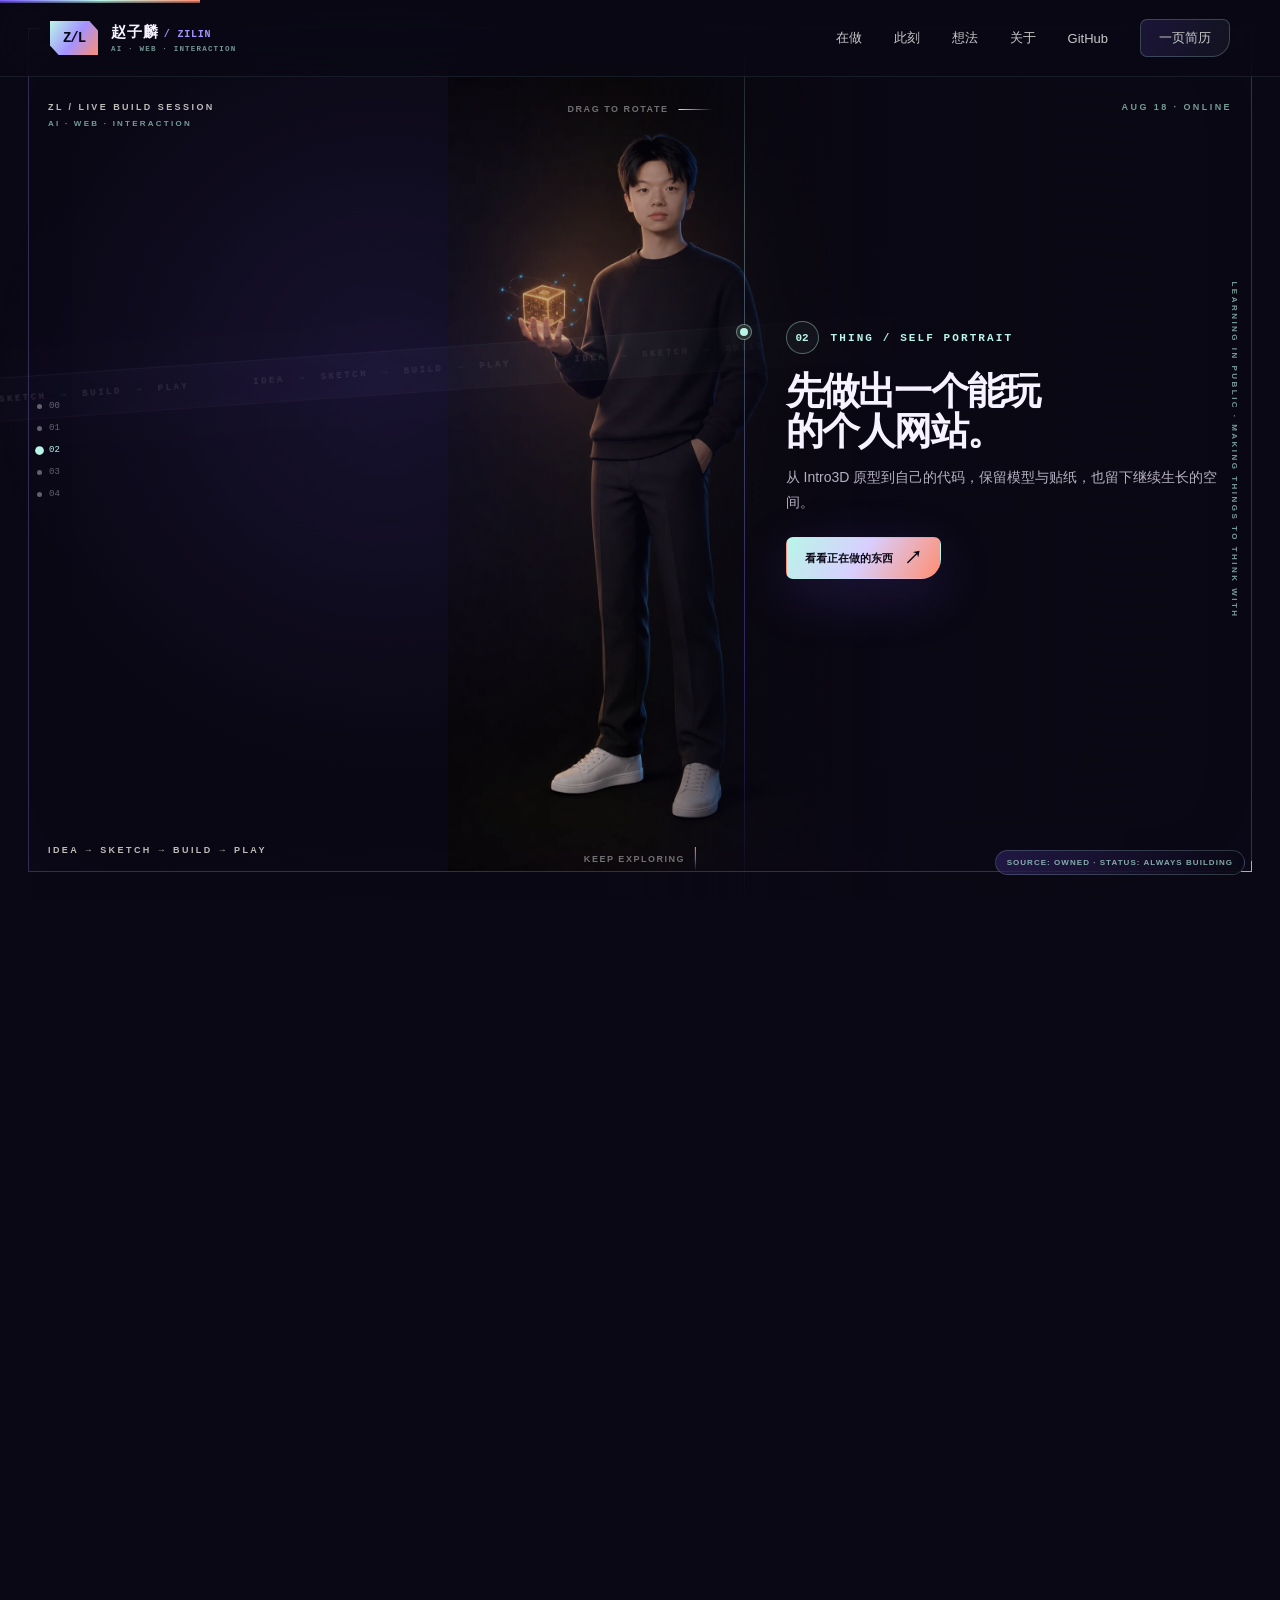
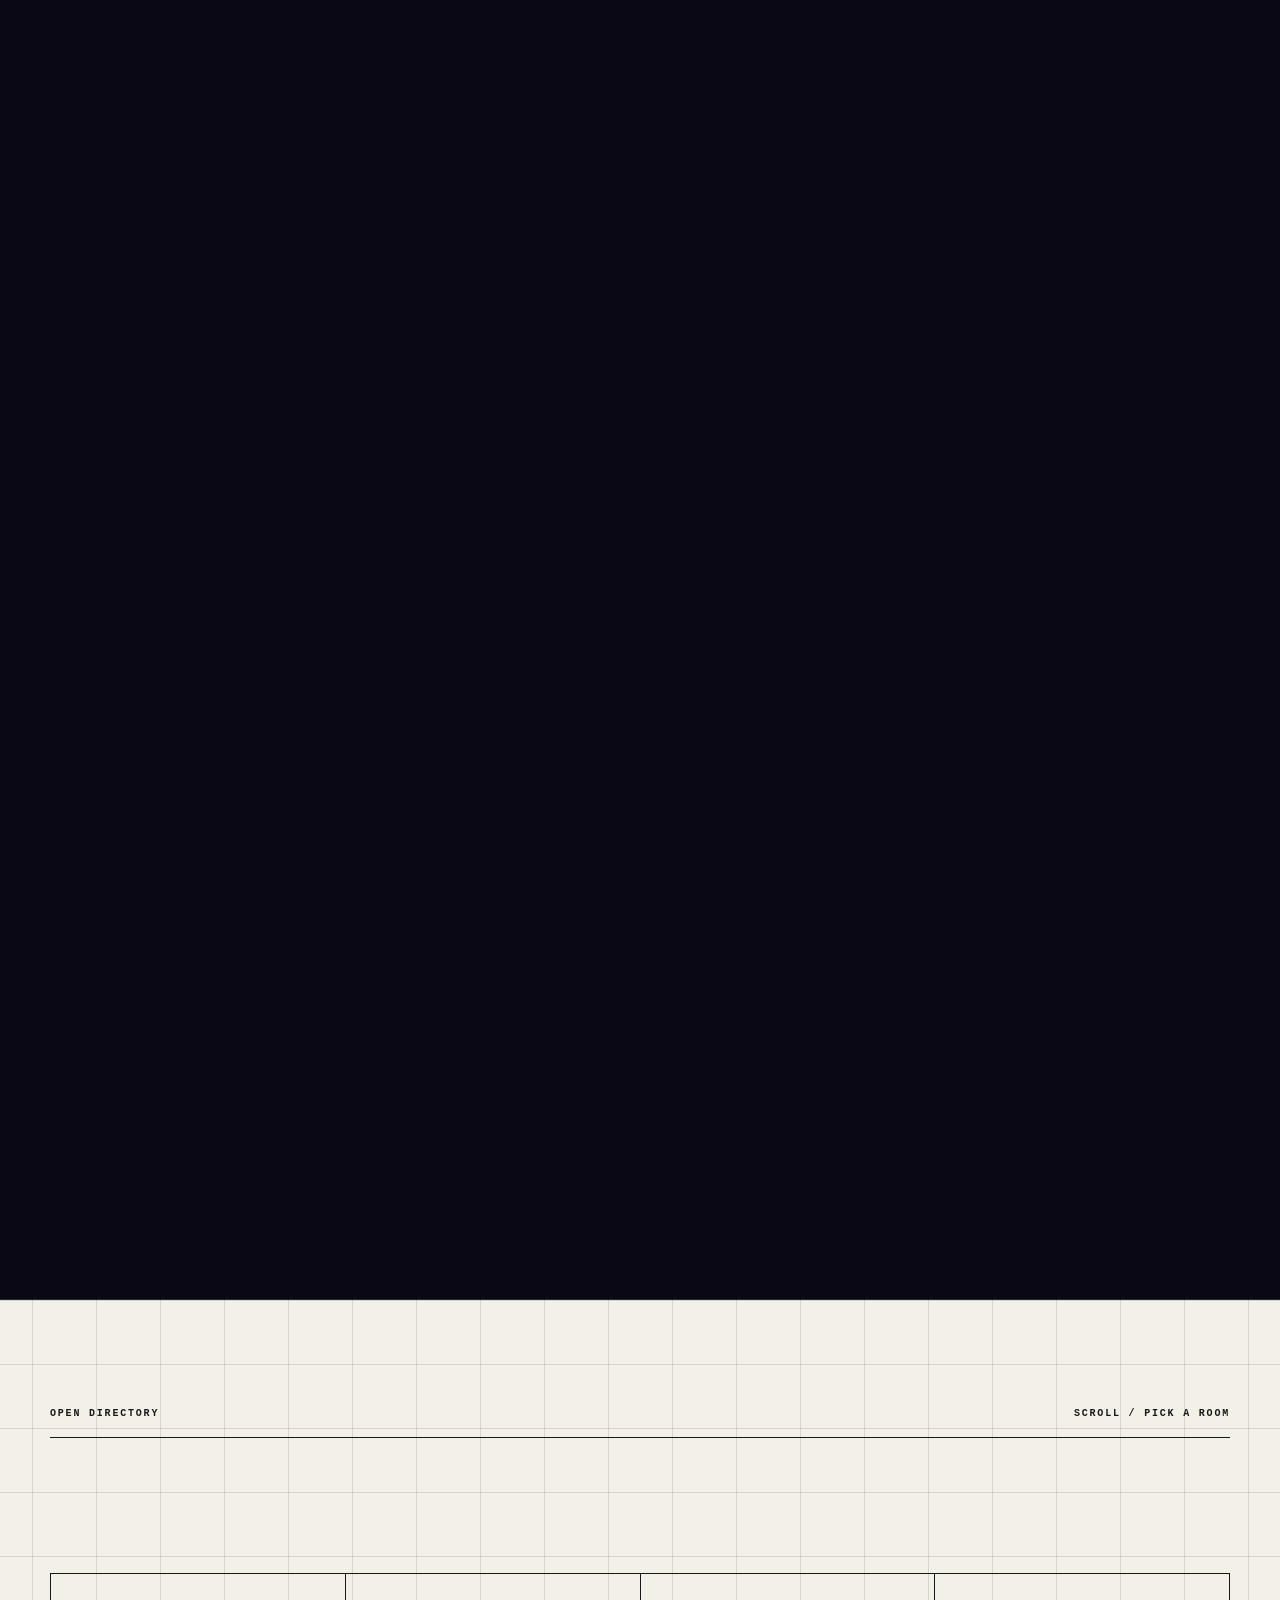
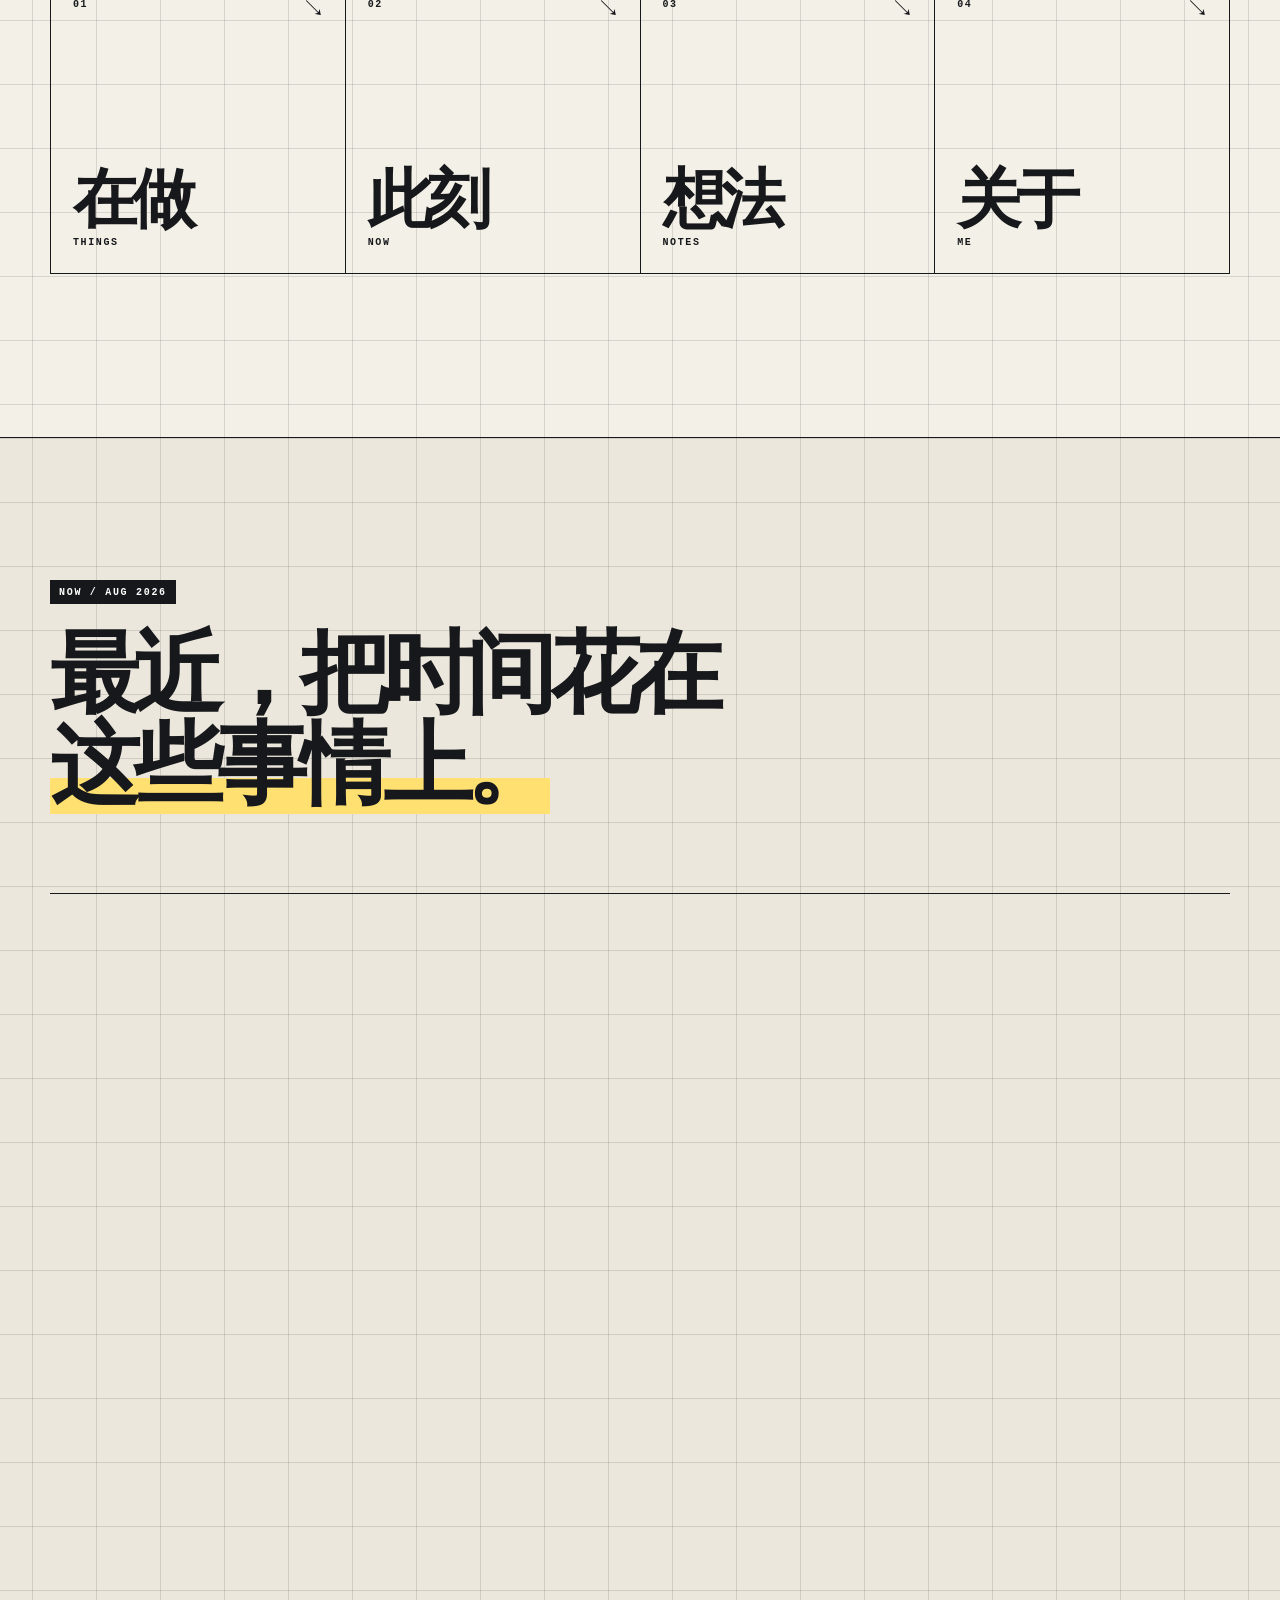
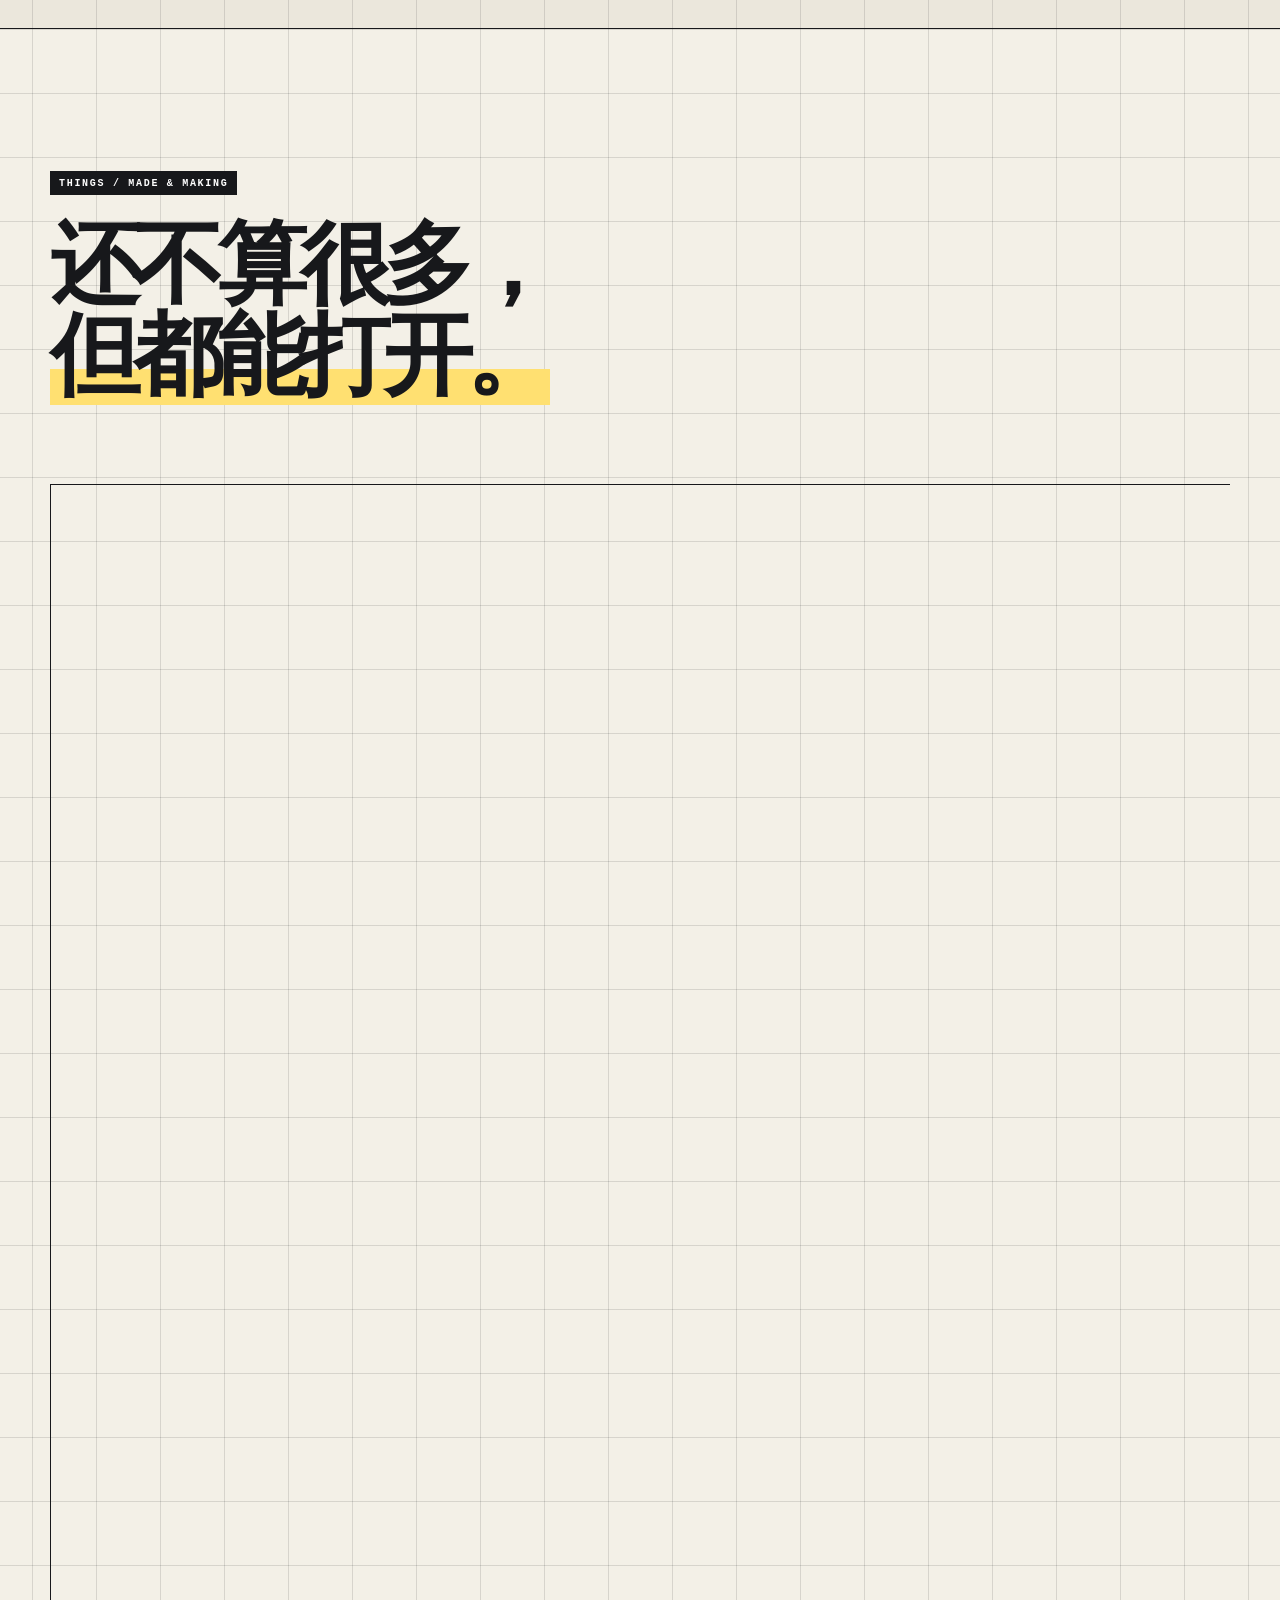
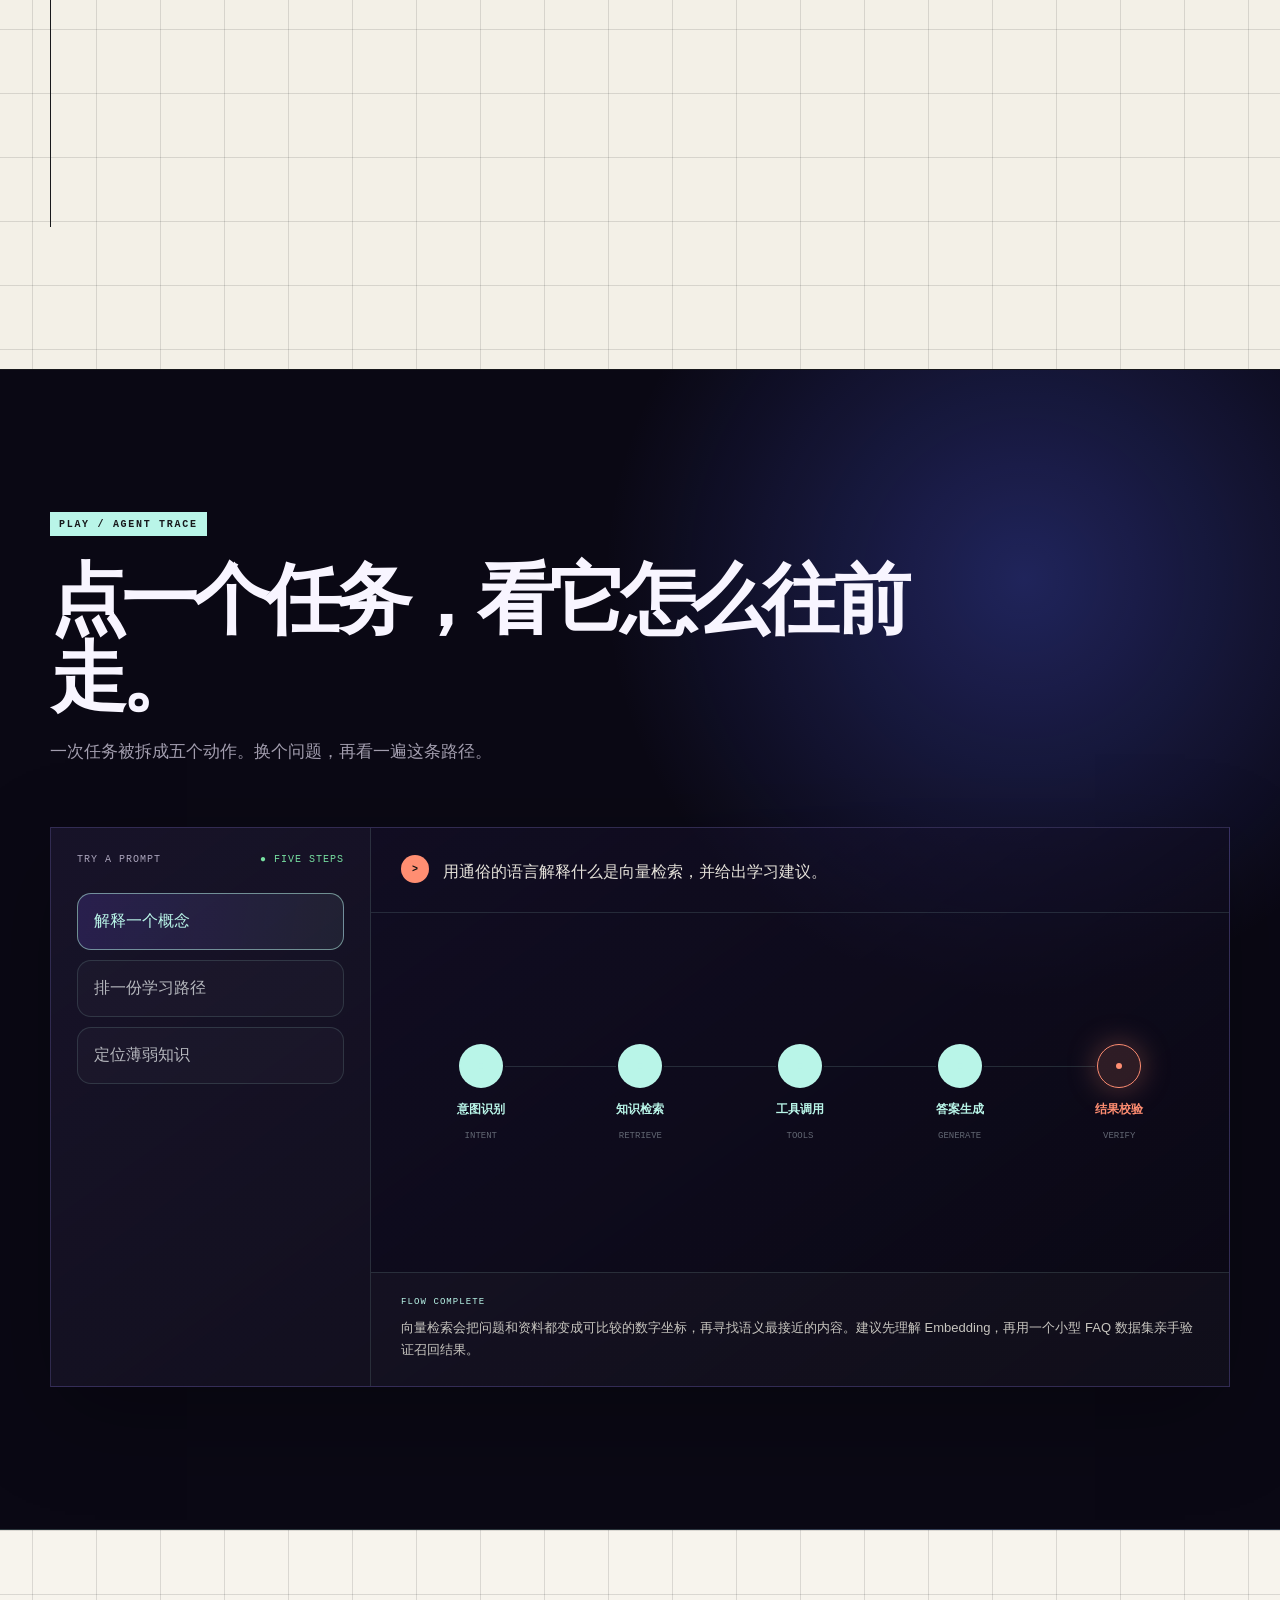
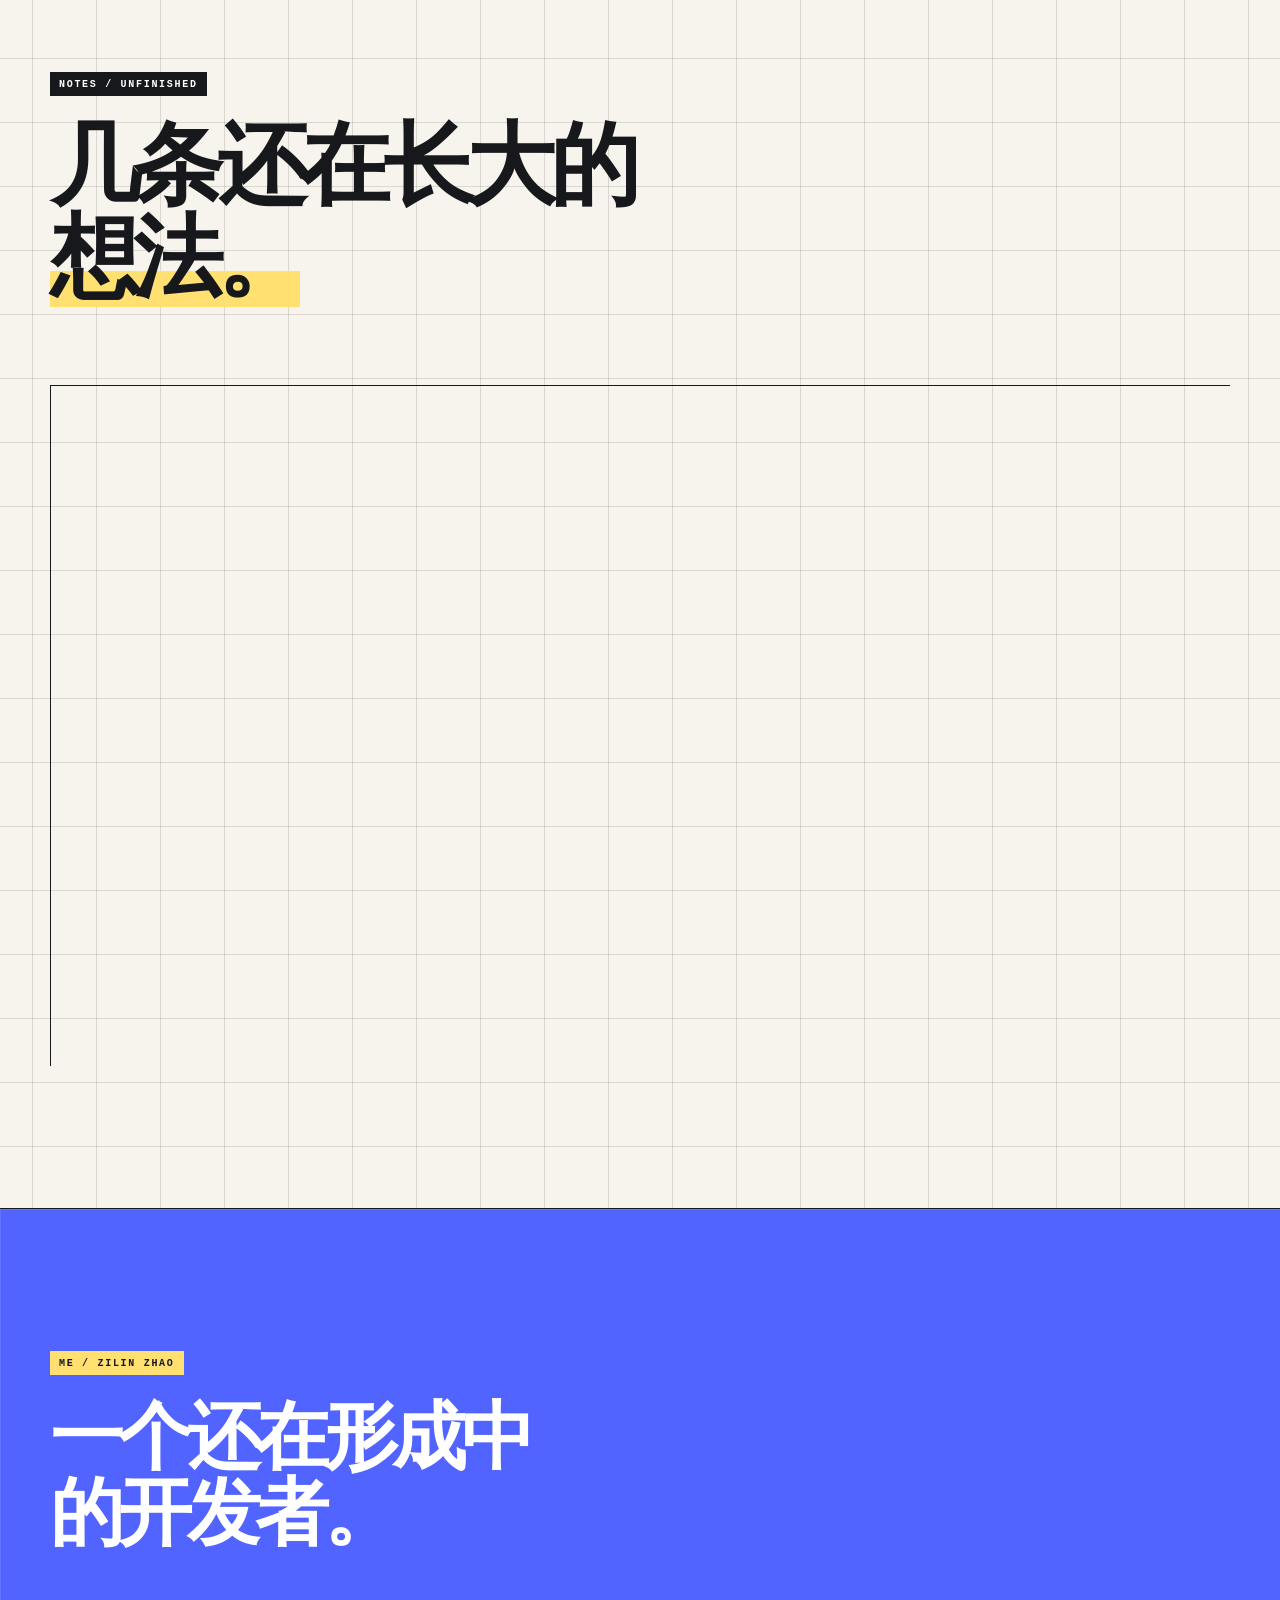
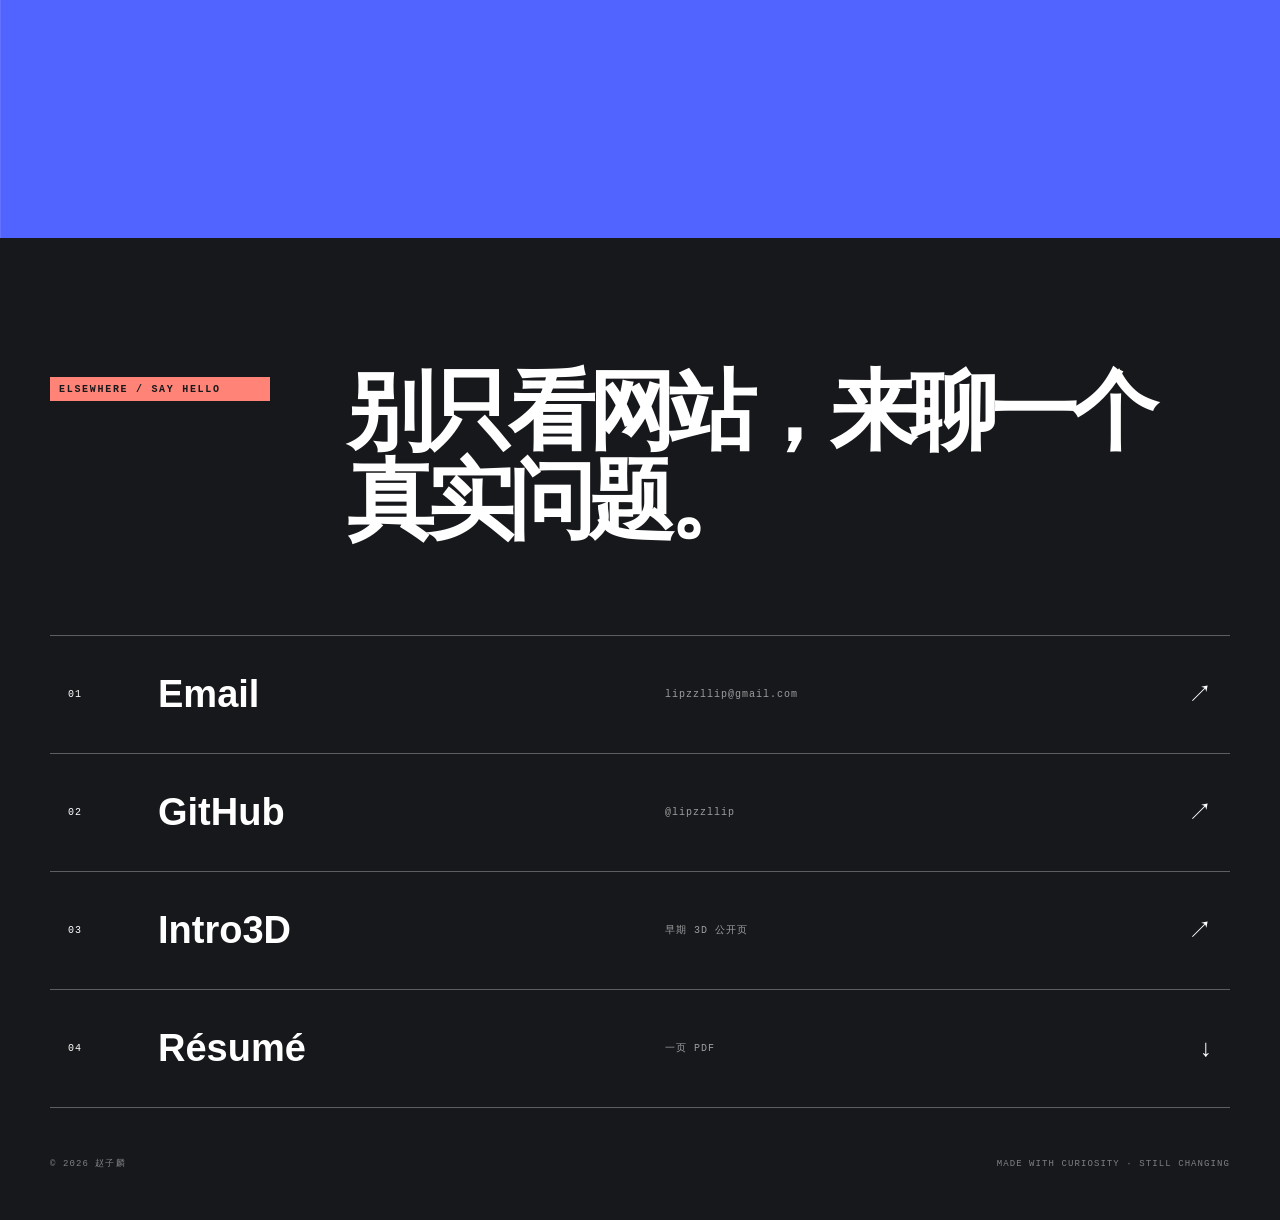
==== commit 89e73c5e: "publish personal workbench V5" ====
--- a/index.html
+++ b/index.html
@@ -1 +1 @@
-<!DOCTYPE html><html lang="zh-CN"><head><meta charSet="utf-8"/><meta name="viewport" content="width=device-width, initial-scale=1"/><link rel="preload" as="image" href="/zilin-avatar.webp"/><link rel="stylesheet" href="/_next/static/chunks/2z4fxm2rbxetr.css" data-precedence="next"/><link rel="preload" as="script" fetchPriority="low" href="/_next/static/chunks/311qtovt98m4l.js"/><script src="/_next/static/chunks/2ufyidwy7nl-s.js" async=""></script><script src="/_next/static/chunks/0n3r4i6mkjvbb.js" async=""></script><script src="/_next/static/chunks/turbopack-0traju92c2ztt.js" async=""></script><script src="/_next/static/chunks/44rmzwx08scfc.js" async=""></script><script src="/_next/static/chunks/0zs9d96s4xtsr.js" async=""></script><link rel="preload" href="/models/zilin-avatar-intro3d.glb" as="fetch" crossorigin="anonymous" type="model/gltf-binary"/><link rel="preload" href="/models/zilin-avatar-intro3d.glb" as="fetch" type="model/gltf-binary" crossorigin="anonymous"/><meta name="theme-color" content="#0A0814"/><title>赵子麟 | 把 AI 从会回答推到能交付</title><meta name="description" content="赵子麟的 Personal AI Lab：用 RAG、Agent 与工程能力，把真实问题推进到可验证、可交付。"/><meta name="keywords" content="赵子麟,AI应用研发,RAG,Agent,Python,中南大学"/><meta property="og:title" content="赵子麟 | 把 AI 从会回答推到能交付"/><meta property="og:description" content="Personal AI Lab：让知识有出处，让任务能执行，让结果可验证。"/><meta property="og:locale" content="zh_CN"/><meta property="og:type" content="website"/><meta name="twitter:card" content="summary"/><meta name="twitter:title" content="赵子麟 | 把 AI 从会回答推到能交付"/><meta name="twitter:description" content="Personal AI Lab：让知识有出处，让任务能执行，让结果可验证。"/><link rel="icon" href="/icon.svg?icon.3p_a0u0w0ihqd.svg" sizes="any" type="image/svg+xml"/><script src="/_next/static/chunks/0cz1d0mv5g_q7.js" noModule=""></script></head><body><div hidden=""><!--$--><!--/$--></div><main><div class="scroll-progress" style="transform:scaleX(0)" aria-hidden="true"></div><nav class="nav "><div class="nav__inner content-shell"><a class="brand" href="#home"><span class="brand__mark" aria-hidden="true">Z/L</span><span class="brand__identity"><strong>赵子麟 <span>/ ZILIN</span></strong><small>AI APPLICATION BUILDER · CSU</small></span></a><button class="menu-button" type="button" aria-label="打开导航" aria-expanded="false"><span></span></button><div class="nav__links "><a href="#about">方法</a><a href="#projects">项目现场</a><a href="#experience">工程经历</a><a href="#skills">能力地图</a><a href="https://github.com/lipzzllip" rel="noreferrer" target="_blank">GitHub</a><a class="nav__contact" href="/resume/zilin-zhao-ai-application-resume.pdf" download="赵子麟-AI应用研发简历.pdf">带走一页简历</a></div></div></nav><section class="v2-story" id="home"><div class="v2-stage v2-stage--chapter-0 v2-stage--hero "><img class="v3-fallback " src="/zilin-avatar.webp" alt="赵子麟 3D 形象静态预览"/><div class="v2-canvas " aria-hidden="true"></div><div class="v4-signal-ribbon" aria-hidden="true"><div class="v4-signal-ribbon__track"><span>INPUT <i>→</i> RETRIEVE <i>→</i> ACT <i>→</i> VERIFY</span><span>INPUT <i>→</i> RETRIEVE <i>→</i> ACT <i>→</i> VERIFY</span><span>INPUT <i>→</i> RETRIEVE <i>→</i> ACT <i>→</i> VERIFY</span><span>INPUT <i>→</i> RETRIEVE <i>→</i> ACT <i>→</i> VERIFY</span></div></div><div class="v2-stage__wash"></div><div class="v2-stage__grid" aria-hidden="true"></div><div class="v2-loader " role="status" aria-live="polite"><div class="v2-loader__mark"><span>ZL</span></div><strong>BOOTING PERSONAL AI LAB · <!-- -->0<!-- -->%</strong><div class="v2-loader__bar"><span style="transform:scaleX(0)"></span></div></div><div class="v2-meta v2-meta--top"><span>ZL / LIVE BUILD SESSION<small>AI APPLICATION SYSTEMS</small></span><span>RUN 04:26 · ONLINE</span></div><div class="v2-meta v2-meta--bottom"><span>INPUT → RETRIEVE → ACT → VERIFY</span><span>SELF-HOSTED · OPEN TO WORK</span></div><div class="v3-side-note" aria-hidden="true">EVIDENCE-AWARE · TOOL-USING · BUILT TO SHIP</div><div class="v2-content content-shell"><article class="v2-chapter v2-chapter--hero v2-chapter--active" aria-hidden="false"><div class="v2-chapter__kicker"><span>00</span>BOOT / PERSONAL AI LAB</div><h1>把 AI 从“会回答”，推到“能交付”。</h1><p>赵子麟，AI 应用研发。把散乱知识接成可检索的证据，把复杂任务拆成可验证的 Agent 工作流。</p><div class="v2-chapter__actions"><a class="button button--primary" href="#projects">打开项目现场<span aria-hidden="true">↗</span></a><a class="button button--ghost" href="/resume/zilin-zhao-ai-application-resume.pdf" download="赵子麟-AI应用研发简历.pdf">带走一页简历 ↓</a><a class="button button--ghost" href="https://github.com/lipzzllip" target="_blank" rel="noreferrer">GitHub ↗</a></div><div class="v2-facts"><span><strong>RAG</strong>证据系统</span><span><strong>AGENT</strong>工具工作流</span><span><strong>+20%</strong>启动性能</span></div></article><article class="v2-chapter v2-chapter--detail " aria-hidden="true" inert=""><span class="v3-timeline-node" aria-hidden="true"></span><div class="v2-chapter__kicker"><span>01</span>TRACE / HOW I THINK</div><h1>答案不是生成出来的，是被证据托住的。</h1><strong class="v3-chapter-subtitle">CSU · 数据科学与大数据技术</strong><p>我从数据、检索、工具与评估四个层面设计 AI 应用，让每一步都可追踪、可解释、可迭代。</p><div class="v2-chapter__actions"><a class="button button--primary" href="#about">查看系统方法<span aria-hidden="true">↗</span></a></div></article><article class="v2-chapter v2-chapter--detail " aria-hidden="true" inert=""><span class="v3-timeline-node" aria-hidden="true"></span><div class="v2-chapter__kicker"><span>02</span>BUILD / RAG SYSTEM</div><h1>把一堆资料，变成能被追问的知识系统。</h1><p>拆解 PDF、Word 与表格，串起 Embedding 召回、上下文拼接、受约束生成与 Badcase 评估。</p><div class="v2-chapter__actions"><a class="button button--primary" href="#projects">进入 RAG 案例<span aria-hidden="true">↗</span></a></div></article><article class="v2-chapter v2-chapter--detail " aria-hidden="true" inert=""><span class="v3-timeline-node" aria-hidden="true"></span><div class="v2-chapter__kicker"><span>03</span>SHIP / ENGINEERING</div><h1>能跑只是起点，能定位、能优化才算交付。</h1><p>在金融 IT 现场处理接口、缓存与日志问题，并通过资源和类加载优化让启动性能提升约 20%。</p><div class="v2-chapter__actions"><a class="button button--primary" href="#experience">查看工程现场<span aria-hidden="true">↗</span></a></div></article><article class="v2-chapter v2-chapter--detail " aria-hidden="true" inert=""><span class="v3-timeline-node" aria-hidden="true"></span><div class="v2-chapter__kicker"><span>04</span>STACK / DELIVERY PATH</div><h1>工具不按热度排列，只按交付链路组织。</h1><p>Python · FastAPI · RAG · Agent · Redis · PostgreSQL · React / Vue</p><div class="v2-chapter__actions"><a class="button button--primary" href="#skills">展开能力地图<span aria-hidden="true">↗</span></a></div></article></div><nav class="v2-dots" aria-label="3D 简历章节"><button class="v2-dot--active" type="button" aria-label="前往章节 1：BOOT / PERSONAL AI LAB" aria-current="step"><span></span>00</button><button class="" type="button" aria-label="前往章节 2：TRACE / HOW I THINK"><span></span>01</button><button class="" type="button" aria-label="前往章节 3：BUILD / RAG SYSTEM"><span></span>02</button><button class="" type="button" aria-label="前往章节 4：SHIP / ENGINEERING"><span></span>03</button><button class="" type="button" aria-label="前往章节 5：STACK / DELIVERY PATH"><span></span>04</button></nav><div class="v2-gesture" aria-hidden="true"><span>DRAG TO ROTATE</span><i></i></div><button class="v2-scroll-next" type="button"><span>RUN NEXT TRACE</span><i></i></button><div class="v3-owned-badge">SOURCE: OWNED · STATUS: BUILDING</div></div></section><section class="v4-manifesto" aria-label="AI 应用交付路径"><div class="content-shell v4-manifesto__inner"><div><span>INPUT</span><strong>散乱知识与真实问题</strong></div><i aria-hidden="true">→</i><div><span>SYSTEM</span><strong>可追踪的检索与工作流</strong></div><i aria-hidden="true">→</i><div><span>OUTCOME</span><strong>能验证、能交付的 AI 产品</strong></div></div></section><section class="section about" id="about"><div class="content-shell two-column"><div class="reveal  section-heading" style="transition-delay:0ms"><div class="section-kicker">SYSTEM / PRINCIPLES</div><h2>我不把模型当魔法。<br/><span>我把它放回系统里。</span></h2></div><div class="reveal  about__body" style="transition-delay:120ms"><p class="lead">当回答必须可信，决定体验的往往不是模型参数，而是数据如何进入、 证据如何召回、工具何时调用，以及失败能否被定位。</p><p>金融 IT 现场训练了我定位接口、缓存与日志问题；RAG 与 Agent 实践则让我把这种工程感延伸到数据、检索、上下文和任务编排。</p><div class="principles"><div><span>01</span><strong>证据可回溯</strong><p>每个关键结论都应找到上下文。</p></div><div><span>02</span><strong>先约束，再自治</strong><p>把复杂任务拆成可控制、可恢复的步骤。</p></div><div><span>03</span><strong>度量失败</strong><p>让日志与 Badcase 决定下一次改进。</p></div></div></div></div></section><section class="section projects" id="projects"><div class="content-shell"><div class="reveal  projects__heading" style="transition-delay:0ms"><div class="section-kicker">BUILD / RAG SYSTEM</div><h2>让知识有出处，让回答有边界。</h2><p>教育场景知识系统 · 从异构资料到可验证回答 · 2026.04 — 2026.06</p><div class="projects__links" aria-label="GitHub 与项目仓库"><a href="https://github.com/lipzzllip" target="_blank" rel="noreferrer">GitHub 主页 <svg viewBox="0 0 24 24" aria-hidden="true"><path d="M5 12h13M13 6l6 6-6 6"></path></svg></a><a href="https://github.com/lipzzllip/lipzzllip.github.io" target="_blank" rel="noreferrer">网站部署仓库 <svg viewBox="0 0 24 24" aria-hidden="true"><path d="M5 12h13M13 6l6 6-6 6"></path></svg></a><a href="https://intro3d.com/u/lipzzllip" target="_blank" rel="noreferrer">Intro3D 公开页 <svg viewBox="0 0 24 24" aria-hidden="true"><path d="M5 12h13M13 6l6 6-6 6"></path></svg></a></div></div><div class="rag-stage"><div class="rag-stage__glow"></div><div class="rag-stage__core"><div class="core-orbit core-orbit--outer"></div><div class="core-orbit core-orbit--inner"></div><div class="core-cube"><span>RAG</span></div></div><div class="rag-stage__label"><span>EVIDENCE CORE</span><strong>资料被理解，答案才可信</strong></div></div><div class="rag-steps"><div class="reveal  rag-step" style="transition-delay:0ms"><div class="rag-step__top"><span>01</span><code>Parse</code></div><h3>把资料变成结构</h3><p>清洗 PDF、Word 与表格，把题干、答案、解析和知识点变成可检索的数据。</p></div><div class="reveal  rag-step" style="transition-delay:90ms"><div class="rag-step__top"><span>02</span><code>Retrieve</code></div><h3>让问题找到证据</h3><p>用 Embedding 与 TopK 召回定位依据，同时控制切分粒度和上下文长度。</p></div><div class="reveal  rag-step" style="transition-delay:180ms"><div class="rag-step__top"><span>03</span><code>Generate</code></div><h3>让生成服从上下文</h3><p>约束回答格式与引用边界，让解释来自检索证据，而不是模型的自信猜测。</p></div><div class="reveal  rag-step" style="transition-delay:270ms"><div class="rag-step__top"><span>04</span><code>Evaluate</code></div><h3>让失败样本推动进化</h3><p>拆解召回不准、上下文过长和答案越界，持续调整策略并验证变化。</p></div></div><div class="reveal  intro3d-card" style="transition-delay:100ms"><a class="intro3d-card__visual" href="https://intro3d.com/u/lipzzllip" target="_blank" rel="noreferrer" aria-label="打开赵子麟的 Intro3D 公开页"><img src="/intro3d-preview.webp" alt="赵子麟的 Intro3D 3D 交互式简历公开页预览" width="1280" height="800" loading="lazy"/><span>LIVE · INTRO3D</span></a><div class="intro3d-card__copy"><div class="section-kicker">SHIP / 3D MIGRATION</div><h3>把平台 Demo，迁移成自己的产品底座</h3><p>先用 Intro3D 快速验证体验，再用 Three.js、真实 Decal 与自托管资源完成重建。 现在每一段文案、每一个镜头和后续功能都掌握在自己的代码里。</p><div class="intro3d-card__tags" aria-label="项目特点"><span>3D MODEL</span><span>SCROLL STORY</span><span>OWNED SOURCE</span></div><a class="button button--primary" href="https://intro3d.com/u/lipzzllip" target="_blank" rel="noreferrer">打开 Intro3D 公开页 <svg viewBox="0 0 24 24" aria-hidden="true"><path d="M5 12h13M13 6l6 6-6 6"></path></svg></a></div></div></div></section><section class="section agent-section" id="agent"><div class="content-shell"><div class="reveal  agent-section__heading" style="transition-delay:0ms"><div class="section-kicker">LIVE / AGENT TRACE</div><h2>别只看流程图，给它一个任务。</h2><p>点击一个真实意图，看 Agent 如何检索、调用工具，并在输出前完成校验。</p></div><div class="agent-demo"><div class="agent-demo__sidebar"><div class="agent-demo__label"><span>LIVE TASKS</span><span>● TRACE ENABLED</span></div><button class="agent-demo__task agent-demo__task--active" type="button">解释一个概念</button><button class="agent-demo__task " type="button">排一份学习路径</button><button class="agent-demo__task " type="button">定位薄弱知识</button></div><div class="agent-demo__content"><div class="agent-demo__query"><span>&gt;</span><p>用通俗的语言解释什么是向量检索，并给出学习建议。</p></div><div class="agent-demo__flow" aria-label="Agent 执行流程"><div class="flow-node "><div class="flow-node__orb"></div><strong>意图识别</strong><small>INTENT</small></div><div class="flow-node "><div class="flow-node__orb"></div><strong>知识检索</strong><small>RETRIEVE</small></div><div class="flow-node "><div class="flow-node__orb"></div><strong>工具调用</strong><small>TOOLS</small></div><div class="flow-node "><div class="flow-node__orb"></div><strong>答案生成</strong><small>GENERATE</small></div><div class="flow-node "><div class="flow-node__orb"></div><strong>结果校验</strong><small>VERIFY</small></div></div><div class="agent-demo__result" aria-live="polite"><span>RUNNING PIPELINE</span><p>正在组合上下文、工具与约束，并等待校验结果…</p></div></div></div></div></section><section class="section experience" id="experience"><div class="content-shell two-column"><div class="reveal  section-heading" style="transition-delay:0ms"><div class="section-kicker">SHIP / ENGINEERING</div><h2>工程感，是问题发生时<br/><span>仍然找得到答案。</span></h2></div><div class="timeline"><div class="reveal  timeline__item" style="transition-delay:0ms"><div class="timeline__date">2025.11 — 2026.04</div><div class="timeline__dot"></div><div class="timeline__content"><div class="timeline__meta">金证股份有限公司 · 湖南长沙</div><h3>全栈开发工程师</h3><ul><li>交付金融 IT 系统前后端功能，完成接口联调与问题闭环。</li><li>沿请求链路定位偶发缓存不一致，还原生产状态与触发条件。</li><li>重组资源和类加载策略，让项目启动性能提升约 20%。</li></ul></div></div><div class="reveal  timeline__item" style="transition-delay:120ms"><div class="timeline__date">2023.09 — 至今</div><div class="timeline__dot"></div><div class="timeline__content"><div class="timeline__meta">中南大学 · 计算机学院</div><h3>数据科学与大数据技术</h3><p>全日制本科在读。持续把数据科学、AI 应用与真实产品交付接成一条链路。</p></div></div></div></div></section><section class="section skills" id="skills"><div class="content-shell"><div class="reveal  skills__heading" style="transition-delay:0ms"><div class="section-kicker">STACK / DELIVERY PATH</div><h2>技术栈不按热度排列，只按交付链路排列。</h2></div><div class="skill-grid"><div class="reveal  skill-card" style="transition-delay:0ms"><span>01</span><h3>Python</h3><p>编排与数据处理</p><div class="skill-card__line"></div></div><div class="reveal  skill-card" style="transition-delay:70ms"><span>02</span><h3>RAG</h3><p>证据召回与评估</p><div class="skill-card__line"></div></div><div class="reveal  skill-card" style="transition-delay:140ms"><span>03</span><h3>Agent</h3><p>工具调用与状态管理</p><div class="skill-card__line"></div></div><div class="reveal  skill-card" style="transition-delay:210ms"><span>04</span><h3>FastAPI</h3><p>AI 服务接口</p><div class="skill-card__line"></div></div><div class="reveal  skill-card" style="transition-delay:0ms"><span>05</span><h3>Redis</h3><p>缓存、锁与会话</p><div class="skill-card__line"></div></div><div class="reveal  skill-card" style="transition-delay:70ms"><span>06</span><h3>React / Vue</h3><p>交互式产品界面</p><div class="skill-card__line"></div></div><div class="reveal  skill-card" style="transition-delay:140ms"><span>07</span><h3>PostgreSQL</h3><p>结构化业务数据</p><div class="skill-card__line"></div></div><div class="reveal  skill-card" style="transition-delay:210ms"><span>08</span><h3>AI Coding</h3><p>从想法到可运行原型</p><div class="skill-card__line"></div></div></div></div></section><section class="contact" id="contact"><div class="contact__glow"></div><div class="content-shell contact__inner"><div class="reveal  " style="transition-delay:0ms"><div class="section-kicker">NEXT / LET&#x27;S BUILD</div><h2>下一次 AI 交付，<br/>可以从这里开始。</h2><p>正在寻找 AI 应用研发实习。你带来真实问题，我负责把它推进到可运行、可验证、可上线。</p><div class="contact__links"><a class="contact__mail" href="mailto:lipzzllip@gmail.com">lipzzllip@gmail.com<svg viewBox="0 0 24 24" aria-hidden="true"><path d="M5 12h13M13 6l6 6-6 6"></path></svg></a><a class="contact__mail" href="https://github.com/lipzzllip" target="_blank" rel="noreferrer">github.com/lipzzllip<svg viewBox="0 0 24 24" aria-hidden="true"><path d="M5 12h13M13 6l6 6-6 6"></path></svg></a><a class="contact__mail" href="/resume/zilin-zhao-ai-application-resume.pdf" download="赵子麟-AI应用研发简历.pdf">带走一页 PDF 简历<svg viewBox="0 0 24 24" aria-hidden="true"><path d="M5 12h13M13 6l6 6-6 6"></path></svg></a></div></div><div class="contact__mark" aria-hidden="true"><span>Z</span><span>L</span></div></div><footer class="content-shell footer"><span>© 2026 赵子麟</span><span>3D model generated with Meshy AI · CC BY 4.0</span></footer></section></main><!--$--><!--/$--><script src="/_next/static/chunks/311qtovt98m4l.js" id="_R_" async=""></script><script>(self.__next_f=self.__next_f||[]).push([0])</script><script>self.__next_f.push([1,"1:\"$Sreact.fragment\"\n2:I[86197,[\"/_next/static/chunks/44rmzwx08scfc.js\"],\"default\"]\n3:I[91240,[\"/_next/static/chunks/44rmzwx08scfc.js\"],\"default\"]\n4:I[52004,[\"/_next/static/chunks/44rmzwx08scfc.js\",\"/_next/static/chunks/0zs9d96s4xtsr.js\"],\"default\"]\n5:I[42724,[\"/_next/static/chunks/44rmzwx08scfc.js\",\"/_next/static/chunks/0zs9d96s4xtsr.js\"],\"default\"]\n6:I[36114,[\"/_next/static/chunks/44rmzwx08scfc.js\",\"/_next/static/chunks/0zs9d96s4xtsr.js\"],\"default\"]\n7:I[59095,[\"/_next/static/chunks/44rmzwx08scfc.js\",\"/_next/static/chunks/0zs9d96s4xtsr.js\"],\"default\"]\n13:I[34178,[\"/_next/static/chunks/44rmzwx08scfc.js\"],\"default\",1]\n:HL[\"/_next/static/chunks/2z4fxm2rbxetr.css\",\"style\"]\n:HL[\"/models/zilin-avatar-intro3d.glb\",\"fetch\",{\"crossOrigin\":\"anonymous\",\"type\":\"model/gltf-binary\"}]\n"])</script><script>self.__next_f.push([1,"0:{\"P\":null,\"c\":[\"\",\"\"],\"q\":\"\",\"i\":false,\"f\":[[[\"\",{\"children\":[\"__PAGE__\",{}]},\"$undefined\",\"$undefined\",16],[[\"$\",\"$1\",\"c\",{\"children\":[[[\"$\",\"link\",\"0\",{\"rel\":\"stylesheet\",\"href\":\"/_next/static/chunks/2z4fxm2rbxetr.css\",\"precedence\":\"next\",\"crossOrigin\":\"$undefined\",\"nonce\":\"$undefined\"}],[\"$\",\"script\",\"script-0\",{\"src\":\"/_next/static/chunks/44rmzwx08scfc.js\",\"async\":true,\"nonce\":\"$undefined\"}]],[\"$\",\"html\",null,{\"lang\":\"zh-CN\",\"children\":[[\"$\",\"head\",null,{\"children\":[\"$\",\"link\",null,{\"rel\":\"preload\",\"href\":\"/models/zilin-avatar-intro3d.glb\",\"as\":\"fetch\",\"type\":\"model/gltf-binary\",\"crossOrigin\":\"anonymous\"}]}],[\"$\",\"body\",null,{\"children\":[\"$\",\"$L2\",null,{\"parallelRouterKey\":\"children\",\"error\":\"$undefined\",\"errorStyles\":\"$undefined\",\"errorScripts\":\"$undefined\",\"template\":[\"$\",\"$L3\",null,{}],\"templateStyles\":\"$undefined\",\"templateScripts\":\"$undefined\",\"notFound\":[[[\"$\",\"title\",null,{\"children\":\"404: This page could not be found.\"}],[\"$\",\"div\",null,{\"style\":{\"fontFamily\":\"system-ui,\\\"Segoe UI\\\",Roboto,Helvetica,Arial,sans-serif,\\\"Apple Color Emoji\\\",\\\"Segoe UI Emoji\\\"\",\"height\":\"100vh\",\"textAlign\":\"center\",\"display\":\"flex\",\"flexDirection\":\"column\",\"alignItems\":\"center\",\"justifyContent\":\"center\"},\"children\":[\"$\",\"div\",null,{\"children\":[[\"$\",\"style\",null,{\"dangerouslySetInnerHTML\":{\"__html\":\"body{color:#000;background:#fff;margin:0}.next-error-h1{border-right:1px solid rgba(0,0,0,.3)}@media (prefers-color-scheme:dark){body{color:#fff;background:#000}.next-error-h1{border-right:1px solid rgba(255,255,255,.3)}}\"}}],[\"$\",\"h1\",null,{\"className\":\"next-error-h1\",\"style\":{\"display\":\"inline-block\",\"margin\":\"0 20px 0 0\",\"padding\":\"0 23px 0 0\",\"fontSize\":24,\"fontWeight\":500,\"verticalAlign\":\"top\",\"lineHeight\":\"49px\"},\"children\":404}],[\"$\",\"div\",null,{\"style\":{\"display\":\"inline-block\"},\"children\":[\"$\",\"h2\",null,{\"style\":{\"fontSize\":14,\"fontWeight\":400,\"lineHeight\":\"49px\",\"margin\":0},\"children\":\"This page could not be found.\"}]}]]}]}]],[]],\"forbidden\":\"$undefined\",\"unauthorized\":\"$undefined\"}]}]]}]]}],{\"children\":[[\"$\",\"$1\",\"c\",{\"children\":[[\"$\",\"main\",null,{\"children\":[[\"$\",\"$L4\",null,{}],[\"$\",\"$L5\",null,{}],[\"$\",\"$L6\",null,{}],[\"$\",\"section\",null,{\"className\":\"v4-manifesto\",\"aria-label\":\"AI 应用交付路径\",\"children\":[\"$\",\"div\",null,{\"className\":\"content-shell v4-manifesto__inner\",\"children\":[[\"$\",\"div\",null,{\"children\":[[\"$\",\"span\",null,{\"children\":\"INPUT\"}],[\"$\",\"strong\",null,{\"children\":\"散乱知识与真实问题\"}]]}],[\"$\",\"i\",null,{\"aria-hidden\":\"true\",\"children\":\"→\"}],[\"$\",\"div\",null,{\"children\":[[\"$\",\"span\",null,{\"children\":\"SYSTEM\"}],[\"$\",\"strong\",null,{\"children\":\"可追踪的检索与工作流\"}]]}],[\"$\",\"i\",null,{\"aria-hidden\":\"true\",\"children\":\"→\"}],[\"$\",\"div\",null,{\"children\":[[\"$\",\"span\",null,{\"children\":\"OUTCOME\"}],[\"$\",\"strong\",null,{\"children\":\"能验证、能交付的 AI 产品\"}]]}]]}]}],[\"$\",\"section\",null,{\"className\":\"section about\",\"id\":\"about\",\"children\":[\"$\",\"div\",null,{\"className\":\"content-shell two-column\",\"children\":[[\"$\",\"$L7\",null,{\"className\":\"section-heading\",\"children\":[[\"$\",\"div\",null,{\"className\":\"section-kicker\",\"children\":\"SYSTEM / PRINCIPLES\"}],[\"$\",\"h2\",null,{\"children\":[\"我不把模型当魔法。\",[\"$\",\"br\",null,{}],[\"$\",\"span\",null,{\"children\":\"我把它放回系统里。\"}]]}]]}],[\"$\",\"$L7\",null,{\"className\":\"about__body\",\"delay\":120,\"children\":[[\"$\",\"p\",null,{\"className\":\"lead\",\"children\":\"当回答必须可信，决定体验的往往不是模型参数，而是数据如何进入、 证据如何召回、工具何时调用，以及失败能否被定位。\"}],[\"$\",\"p\",null,{\"children\":\"金融 IT 现场训练了我定位接口、缓存与日志问题；RAG 与 Agent 实践则让我把这种工程感延伸到数据、检索、上下文和任务编排。\"}],[\"$\",\"div\",null,{\"className\":\"principles\",\"children\":[[\"$\",\"div\",null,{\"children\":[[\"$\",\"span\",null,{\"children\":\"01\"}],[\"$\",\"strong\",null,{\"children\":\"证据可回溯\"}],[\"$\",\"p\",null,{\"children\":\"每个关键结论都应找到上下文。\"}]]}],[\"$\",\"div\",null,{\"children\":[[\"$\",\"span\",null,{\"children\":\"02\"}],[\"$\",\"strong\",null,{\"children\":\"先约束，再自治\"}],[\"$\",\"p\",null,{\"children\":\"把复杂任务拆成可控制、可恢复的步骤。\"}]]}],[\"$\",\"div\",null,{\"children\":[[\"$\",\"span\",null,{\"children\":\"03\"}],[\"$\",\"strong\",null,{\"children\":\"度量失败\"}],[\"$\",\"p\",null,{\"children\":\"让日志与 Badcase 决定下一次改进。\"}]]}]]}]]}]]}]}],[\"$\",\"section\",null,{\"className\":\"section projects\",\"id\":\"projects\",\"children\":[\"$\",\"div\",null,{\"className\":\"content-shell\",\"children\":[[\"$\",\"$L7\",null,{\"className\":\"projects__heading\",\"children\":[[\"$\",\"div\",null,{\"className\":\"section-kicker\",\"children\":\"BUILD / RAG SYSTEM\"}],[\"$\",\"h2\",null,{\"children\":\"让知识有出处，让回答有边界。\"}],[\"$\",\"p\",null,{\"children\":\"教育场景知识系统 · 从异构资料到可验证回答 · 2026.04 — 2026.06\"}],[\"$\",\"div\",null,{\"className\":\"projects__links\",\"aria-label\":\"GitHub 与项目仓库\",\"children\":[[\"$\",\"a\",null,{\"href\":\"https://github.com/lipzzllip\",\"target\":\"_blank\",\"rel\":\"noreferrer\",\"children\":[\"GitHub 主页 \",[\"$\",\"svg\",null,{\"viewBox\":\"0 0 24 24\",\"aria-hidden\":\"true\",\"children\":[\"$\",\"path\",null,{\"d\":\"M5 12h13M13 6l6 6-6 6\"}]}]]}],[\"$\",\"a\",null,{\"href\":\"https://github.com/lipzzllip/lipzzllip.github.io\",\"target\":\"_blank\",\"rel\":\"noreferrer\",\"children\":[\"网站部署仓库 \",[\"$\",\"svg\",null,{\"viewBox\":\"0 0 24 24\",\"aria-hidden\":\"true\",\"children\":[\"$\",\"path\",null,{\"d\":\"M5 12h13M13 6l6 6-6 6\"}]}]]}],[\"$\",\"a\",null,{\"href\":\"https://intro3d.com/u/lipzzllip\",\"target\":\"_blank\",\"rel\":\"noreferrer\",\"children\":[\"Intro3D 公开页 \",\"$L8\"]}]]}]]}],\"$L9\",\"$La\",\"$Lb\"]}]}],\"$Lc\",\"$Ld\",\"$Le\",\"$Lf\"]}],[\"$L10\"],\"$L11\"]}],{},null,false,null]},null,false,null],\"$L12\",false]],\"m\":\"$undefined\",\"G\":[\"$13\",[\"$L14\"]],\"S\":true,\"h\":null,\"s\":\"$undefined\",\"l\":\"$undefined\",\"p\":\"$undefined\",\"d\":\"$undefined\",\"b\":\"Zfr3_TQkUUEMVsDAcg1Ux\"}\n"])</script><script>self.__next_f.push([1,"15:I[34551,[\"/_next/static/chunks/44rmzwx08scfc.js\",\"/_next/static/chunks/0zs9d96s4xtsr.js\"],\"default\"]\n16:I[9678,[\"/_next/static/chunks/44rmzwx08scfc.js\"],\"OutletBoundary\"]\n17:\"$Sreact.suspense\"\n19:I[9678,[\"/_next/static/chunks/44rmzwx08scfc.js\"],\"ViewportBoundary\"]\n1b:I[9678,[\"/_next/static/chunks/44rmzwx08scfc.js\"],\"MetadataBoundary\"]\n8:[\"$\",\"svg\",null,{\"viewBox\":\"0 0 24 24\",\"aria-hidden\":\"true\",\"children\":[\"$\",\"path\",null,{\"d\":\"M5 12h13M13 6l6 6-6 6\"}]}]\n9:[\"$\",\"div\",null,{\"className\":\"rag-stage\",\"children\":[[\"$\",\"div\",null,{\"className\":\"rag-stage__glow\"}],[\"$\",\"div\",null,{\"className\":\"rag-stage__core\",\"children\":[[\"$\",\"div\",null,{\"className\":\"core-orbit core-orbit--outer\"}],[\"$\",\"div\",null,{\"className\":\"core-orbit core-orbit--inner\"}],[\"$\",\"div\",null,{\"className\":\"core-cube\",\"children\":[\"$\",\"span\",null,{\"children\":\"RAG\"}]}]]}],[\"$\",\"div\",null,{\"className\":\"rag-stage__label\",\"children\":[[\"$\",\"span\",null,{\"children\":\"EVIDENCE CORE\"}],[\"$\",\"strong\",null,{\"children\":\"资料被理解，答案才可信\"}]]}]]}]\na:[\"$\",\"div\",null,{\"className\":\"rag-steps\",\"children\":[[\"$\",\"$L7\",\"01\",{\"className\":\"rag-step\",\"delay\":0,\"children\":[[\"$\",\"div\",null,{\"className\":\"rag-step__top\",\"children\":[[\"$\",\"span\",null,{\"children\":\"01\"}],[\"$\",\"code\",null,{\"children\":\"Parse\"}]]}],[\"$\",\"h3\",null,{\"children\":\"把资料变成结构\"}],[\"$\",\"p\",null,{\"children\":\"清洗 PDF、Word 与表格，把题干、答案、解析和知识点变成可检索的数据。\"}]]}],[\"$\",\"$L7\",\"02\",{\"className\":\"rag-step\",\"delay\":90,\"children\":[[\"$\",\"div\",null,{\"className\":\"rag-step__top\",\"children\":[[\"$\",\"span\",null,{\"children\":\"02\"}],[\"$\",\"code\",null,{\"children\":\"Retrieve\"}]]}],[\"$\",\"h3\",null,{\"children\":\"让问题找到证据\"}],[\"$\",\"p\",null,{\"children\":\"用 Embedding 与 TopK 召回定位依据，同时控制切分粒度和上下文长度。\"}]]}],[\"$\",\"$L7\",\"03\",{\"className\":\"rag-step\",\"delay\":180,\"children\":[[\"$\",\"div\",null,{\"className\":\"rag-step__top\",\"children\":[[\"$\",\"span\",null,{\"children\":\"03\"}],[\"$\",\"code\",null,{\"children\":\"Generate\"}]]}],[\"$\",\"h3\",null,{\"children\":\"让生成服从上下文\"}],[\"$\",\"p\",null,{\"children\":\"约束回答格式与引用边界，让解释来自检索证据，而不是模型的自信猜测。\"}]]}],[\"$\",\"$L7\",\"04\",{\"className\":\"rag-step\",\"delay\":270,\"children\":[[\"$\",\"div\",null,{\"className\":\"rag-step__top\",\"children\":[[\"$\",\"span\",null,{\"children\":\"04\"}],[\"$\",\"code\",null,{\"children\":\"Evaluate\"}]]}],[\"$\",\"h3\",null,{\"children\":\"让失败样本推动进化\"}],[\"$\",\"p\",null,{\"children\":\"拆解召回不准、上下文过长和答案越界，持续调整策略并验证变化。\"}]]}]]}]\nb:[\"$\",\"$L7\",null,{\"className\":\"intro3d-card\",\"delay\":100,\"children\":[[\"$\",\"a\",null,{\"className\":\"intro3d-card__visual\",\"href\":\"https://intro3d.com/u/lipzzllip\",\"target\":\"_blank\",\"rel\":\"noreferrer\",\"aria-label\":\"打开赵子麟的 Intro3D 公开页\",\"children\":[[\"$\",\"img\",null,{\"src\":\"/intro3d-preview.webp\",\"alt\":\"赵子麟的 Intro3D 3D 交互式简历公开页预览\",\"width\":\"1280\",\"height\":\"800\",\"loading\":\"lazy\"}],[\"$\",\"span\",null,{\"children\":\"LIVE · INTRO3D\"}]]}],[\"$\",\"div\",null,{\"className\":\"intro3d-card__copy\",\"children\":[[\"$\",\"div\",null,{\"className\":\"section-kicker\",\"children\":\"SHIP / 3D MIGRATION\"}],[\"$\",\"h3\",null,{\"children\":\"把平台 Demo，迁移成自己的产品底座\"}],[\"$\",\"p\",null,{\"children\":\"先用 Intro3D 快速验证体验，再用 Three.js、真实 Decal 与自托管资源完成重建。 现在每一段文案、每一个镜头和后续功能都掌握在自己的代码里。\"}],[\"$\",\"div\",null,{\"className\":\"intro3d-card__tags\",\"aria-label\":\"项目特点\",\"children\":[[\"$\",\"span\",null,{\"children\":\"3D MODEL\"}],[\"$\",\"span\",null,{\"children\":\"SCROLL STORY\"}],[\"$\",\"span\",null,{\"children\":\"OWNED SOURCE\"}]]}],[\"$\",\"a\",null,{\"className\":\"button button--primary\",\"href\":\"https://intro3d.com/u/lipzzllip\",\"target\":\"_blank\",\"rel\":\"noreferrer\",\"children\":[\"打开 Intro3D 公开页 \",[\"$\",\"svg\",null,{\"viewBox\":\"0 0 24 24\",\"aria-hidden\":\"true\",\"children\":[\"$\",\"path\",null,{\"d\":\"M5 12h13M13 6l6 6-6 6\"}]}]]}]]}]]}]\nc:[\"$\",\"section\",null,{\"className\":\"se"])</script><script>self.__next_f.push([1,"ction agent-section\",\"id\":\"agent\",\"children\":[\"$\",\"div\",null,{\"className\":\"content-shell\",\"children\":[[\"$\",\"$L7\",null,{\"className\":\"agent-section__heading\",\"children\":[[\"$\",\"div\",null,{\"className\":\"section-kicker\",\"children\":\"LIVE / AGENT TRACE\"}],[\"$\",\"h2\",null,{\"children\":\"别只看流程图，给它一个任务。\"}],[\"$\",\"p\",null,{\"children\":\"点击一个真实意图，看 Agent 如何检索、调用工具，并在输出前完成校验。\"}]]}],[\"$\",\"$L15\",null,{}]]}]}]\n"])</script><script>self.__next_f.push([1,"d:[\"$\",\"section\",null,{\"className\":\"section experience\",\"id\":\"experience\",\"children\":[\"$\",\"div\",null,{\"className\":\"content-shell two-column\",\"children\":[[\"$\",\"$L7\",null,{\"className\":\"section-heading\",\"children\":[[\"$\",\"div\",null,{\"className\":\"section-kicker\",\"children\":\"SHIP / ENGINEERING\"}],[\"$\",\"h2\",null,{\"children\":[\"工程感，是问题发生时\",[\"$\",\"br\",null,{}],[\"$\",\"span\",null,{\"children\":\"仍然找得到答案。\"}]]}]]}],[\"$\",\"div\",null,{\"className\":\"timeline\",\"children\":[[\"$\",\"$L7\",null,{\"className\":\"timeline__item\",\"children\":[[\"$\",\"div\",null,{\"className\":\"timeline__date\",\"children\":\"2025.11 — 2026.04\"}],[\"$\",\"div\",null,{\"className\":\"timeline__dot\"}],[\"$\",\"div\",null,{\"className\":\"timeline__content\",\"children\":[[\"$\",\"div\",null,{\"className\":\"timeline__meta\",\"children\":\"金证股份有限公司 · 湖南长沙\"}],[\"$\",\"h3\",null,{\"children\":\"全栈开发工程师\"}],[\"$\",\"ul\",null,{\"children\":[[\"$\",\"li\",null,{\"children\":\"交付金融 IT 系统前后端功能，完成接口联调与问题闭环。\"}],[\"$\",\"li\",null,{\"children\":\"沿请求链路定位偶发缓存不一致，还原生产状态与触发条件。\"}],[\"$\",\"li\",null,{\"children\":\"重组资源和类加载策略，让项目启动性能提升约 20%。\"}]]}]]}]]}],[\"$\",\"$L7\",null,{\"className\":\"timeline__item\",\"delay\":120,\"children\":[[\"$\",\"div\",null,{\"className\":\"timeline__date\",\"children\":\"2023.09 — 至今\"}],[\"$\",\"div\",null,{\"className\":\"timeline__dot\"}],[\"$\",\"div\",null,{\"className\":\"timeline__content\",\"children\":[[\"$\",\"div\",null,{\"className\":\"timeline__meta\",\"children\":\"中南大学 · 计算机学院\"}],[\"$\",\"h3\",null,{\"children\":\"数据科学与大数据技术\"}],[\"$\",\"p\",null,{\"children\":\"全日制本科在读。持续把数据科学、AI 应用与真实产品交付接成一条链路。\"}]]}]]}]]}]]}]}]\n"])</script><script>self.__next_f.push([1,"e:[\"$\",\"section\",null,{\"className\":\"section skills\",\"id\":\"skills\",\"children\":[\"$\",\"div\",null,{\"className\":\"content-shell\",\"children\":[[\"$\",\"$L7\",null,{\"className\":\"skills__heading\",\"children\":[[\"$\",\"div\",null,{\"className\":\"section-kicker\",\"children\":\"STACK / DELIVERY PATH\"}],[\"$\",\"h2\",null,{\"children\":\"技术栈不按热度排列，只按交付链路排列。\"}]]}],[\"$\",\"div\",null,{\"className\":\"skill-grid\",\"children\":[[\"$\",\"$L7\",\"Python\",{\"className\":\"skill-card\",\"delay\":0,\"children\":[[\"$\",\"span\",null,{\"children\":\"01\"}],[\"$\",\"h3\",null,{\"children\":\"Python\"}],[\"$\",\"p\",null,{\"children\":\"编排与数据处理\"}],[\"$\",\"div\",null,{\"className\":\"skill-card__line\"}]]}],[\"$\",\"$L7\",\"RAG\",{\"className\":\"skill-card\",\"delay\":70,\"children\":[[\"$\",\"span\",null,{\"children\":\"02\"}],[\"$\",\"h3\",null,{\"children\":\"RAG\"}],[\"$\",\"p\",null,{\"children\":\"证据召回与评估\"}],[\"$\",\"div\",null,{\"className\":\"skill-card__line\"}]]}],[\"$\",\"$L7\",\"Agent\",{\"className\":\"skill-card\",\"delay\":140,\"children\":[[\"$\",\"span\",null,{\"children\":\"03\"}],[\"$\",\"h3\",null,{\"children\":\"Agent\"}],[\"$\",\"p\",null,{\"children\":\"工具调用与状态管理\"}],[\"$\",\"div\",null,{\"className\":\"skill-card__line\"}]]}],[\"$\",\"$L7\",\"FastAPI\",{\"className\":\"skill-card\",\"delay\":210,\"children\":[[\"$\",\"span\",null,{\"children\":\"04\"}],[\"$\",\"h3\",null,{\"children\":\"FastAPI\"}],[\"$\",\"p\",null,{\"children\":\"AI 服务接口\"}],[\"$\",\"div\",null,{\"className\":\"skill-card__line\"}]]}],[\"$\",\"$L7\",\"Redis\",{\"className\":\"skill-card\",\"delay\":0,\"children\":[[\"$\",\"span\",null,{\"children\":\"05\"}],[\"$\",\"h3\",null,{\"children\":\"Redis\"}],[\"$\",\"p\",null,{\"children\":\"缓存、锁与会话\"}],[\"$\",\"div\",null,{\"className\":\"skill-card__line\"}]]}],[\"$\",\"$L7\",\"React / Vue\",{\"className\":\"skill-card\",\"delay\":70,\"children\":[[\"$\",\"span\",null,{\"children\":\"06\"}],[\"$\",\"h3\",null,{\"children\":\"React / Vue\"}],[\"$\",\"p\",null,{\"children\":\"交互式产品界面\"}],[\"$\",\"div\",null,{\"className\":\"skill-card__line\"}]]}],[\"$\",\"$L7\",\"PostgreSQL\",{\"className\":\"skill-card\",\"delay\":140,\"children\":[[\"$\",\"span\",null,{\"children\":\"07\"}],[\"$\",\"h3\",null,{\"children\":\"PostgreSQL\"}],[\"$\",\"p\",null,{\"children\":\"结构化业务数据\"}],[\"$\",\"div\",null,{\"className\":\"skill-card__line\"}]]}],[\"$\",\"$L7\",\"AI Coding\",{\"className\":\"skill-card\",\"delay\":210,\"children\":[[\"$\",\"span\",null,{\"children\":\"08\"}],[\"$\",\"h3\",null,{\"children\":\"AI Coding\"}],[\"$\",\"p\",null,{\"children\":\"从想法到可运行原型\"}],[\"$\",\"div\",null,{\"className\":\"skill-card__line\"}]]}]]}]]}]}]\n"])</script><script>self.__next_f.push([1,"f:[\"$\",\"section\",null,{\"className\":\"contact\",\"id\":\"contact\",\"children\":[[\"$\",\"div\",null,{\"className\":\"contact__glow\"}],[\"$\",\"div\",null,{\"className\":\"content-shell contact__inner\",\"children\":[[\"$\",\"$L7\",null,{\"children\":[[\"$\",\"div\",null,{\"className\":\"section-kicker\",\"children\":\"NEXT / LET'S BUILD\"}],[\"$\",\"h2\",null,{\"children\":[\"下一次 AI 交付，\",[\"$\",\"br\",null,{}],\"可以从这里开始。\"]}],[\"$\",\"p\",null,{\"children\":\"正在寻找 AI 应用研发实习。你带来真实问题，我负责把它推进到可运行、可验证、可上线。\"}],[\"$\",\"div\",null,{\"className\":\"contact__links\",\"children\":[[\"$\",\"a\",null,{\"className\":\"contact__mail\",\"href\":\"mailto:lipzzllip@gmail.com\",\"children\":[\"lipzzllip@gmail.com\",[\"$\",\"svg\",null,{\"viewBox\":\"0 0 24 24\",\"aria-hidden\":\"true\",\"children\":[\"$\",\"path\",null,{\"d\":\"M5 12h13M13 6l6 6-6 6\"}]}]]}],[\"$\",\"a\",null,{\"className\":\"contact__mail\",\"href\":\"https://github.com/lipzzllip\",\"target\":\"_blank\",\"rel\":\"noreferrer\",\"children\":[\"github.com/lipzzllip\",[\"$\",\"svg\",null,{\"viewBox\":\"0 0 24 24\",\"aria-hidden\":\"true\",\"children\":[\"$\",\"path\",null,{\"d\":\"M5 12h13M13 6l6 6-6 6\"}]}]]}],[\"$\",\"a\",null,{\"className\":\"contact__mail\",\"href\":\"/resume/zilin-zhao-ai-application-resume.pdf\",\"download\":\"赵子麟-AI应用研发简历.pdf\",\"children\":[\"带走一页 PDF 简历\",[\"$\",\"svg\",null,{\"viewBox\":\"0 0 24 24\",\"aria-hidden\":\"true\",\"children\":[\"$\",\"path\",null,{\"d\":\"M5 12h13M13 6l6 6-6 6\"}]}]]}]]}]]}],[\"$\",\"div\",null,{\"className\":\"contact__mark\",\"aria-hidden\":\"true\",\"children\":[[\"$\",\"span\",null,{\"children\":\"Z\"}],[\"$\",\"span\",null,{\"children\":\"L\"}]]}]]}],[\"$\",\"footer\",null,{\"className\":\"content-shell footer\",\"children\":[[\"$\",\"span\",null,{\"children\":\"© 2026 赵子麟\"}],[\"$\",\"span\",null,{\"children\":\"3D model generated with Meshy AI · CC BY 4.0\"}]]}]]}]\n"])</script><script>self.__next_f.push([1,"10:[\"$\",\"script\",\"script-0\",{\"src\":\"/_next/static/chunks/0zs9d96s4xtsr.js\",\"async\":true,\"nonce\":\"$undefined\"}]\n11:[\"$\",\"$L16\",null,{\"children\":[\"$\",\"$17\",null,{\"name\":\"Next.MetadataOutlet\",\"children\":\"$@18\"}]}]\n12:[\"$\",\"$1\",\"h\",{\"children\":[null,[\"$\",\"$L19\",null,{\"children\":\"$L1a\"}],[\"$\",\"div\",null,{\"hidden\":true,\"children\":[\"$\",\"$L1b\",null,{\"children\":[\"$\",\"$17\",null,{\"name\":\"Next.Metadata\",\"children\":\"$L1c\"}]}]}],null]}]\n14:[\"$\",\"link\",\"0\",{\"rel\":\"stylesheet\",\"href\":\"/_next/static/chunks/2z4fxm2rbxetr.css\",\"precedence\":\"next\",\"crossOrigin\":\"$undefined\",\"nonce\":\"$undefined\"}]\n"])</script><script>self.__next_f.push([1,"1a:[[\"$\",\"meta\",\"0\",{\"charSet\":\"utf-8\"}],[\"$\",\"meta\",\"1\",{\"name\":\"viewport\",\"content\":\"width=device-width, initial-scale=1\"}],[\"$\",\"meta\",\"2\",{\"name\":\"theme-color\",\"content\":\"#0A0814\"}]]\n"])</script><script>self.__next_f.push([1,"1d:I[85709,[\"/_next/static/chunks/44rmzwx08scfc.js\"],\"IconMark\"]\n18:null\n1c:[[\"$\",\"title\",\"0\",{\"children\":\"赵子麟 | 把 AI 从会回答推到能交付\"}],[\"$\",\"meta\",\"1\",{\"name\":\"description\",\"content\":\"赵子麟的 Personal AI Lab：用 RAG、Agent 与工程能力，把真实问题推进到可验证、可交付。\"}],[\"$\",\"meta\",\"2\",{\"name\":\"keywords\",\"content\":\"赵子麟,AI应用研发,RAG,Agent,Python,中南大学\"}],[\"$\",\"meta\",\"3\",{\"property\":\"og:title\",\"content\":\"赵子麟 | 把 AI 从会回答推到能交付\"}],[\"$\",\"meta\",\"4\",{\"property\":\"og:description\",\"content\":\"Personal AI Lab：让知识有出处，让任务能执行，让结果可验证。\"}],[\"$\",\"meta\",\"5\",{\"property\":\"og:locale\",\"content\":\"zh_CN\"}],[\"$\",\"meta\",\"6\",{\"property\":\"og:type\",\"content\":\"website\"}],[\"$\",\"meta\",\"7\",{\"name\":\"twitter:card\",\"content\":\"summary\"}],[\"$\",\"meta\",\"8\",{\"name\":\"twitter:title\",\"content\":\"赵子麟 | 把 AI 从会回答推到能交付\"}],[\"$\",\"meta\",\"9\",{\"name\":\"twitter:description\",\"content\":\"Personal AI Lab：让知识有出处，让任务能执行，让结果可验证。\"}],[\"$\",\"link\",\"10\",{\"rel\":\"icon\",\"href\":\"/icon.svg?icon.3p_a0u0w0ihqd.svg\",\"sizes\":\"any\",\"type\":\"image/svg+xml\"}],[\"$\",\"$L1d\",\"11\",{}]]\n"])</script></body></html>+<!DOCTYPE html><html lang="zh-CN"><head><meta charSet="utf-8"/><meta name="viewport" content="width=device-width, initial-scale=1"/><link rel="preload" as="image" href="/zilin-avatar.webp"/><link rel="preload" href="/v5-hero-preview.png" as="image"/><link rel="stylesheet" href="/_next/static/chunks/2tv0i1y-3sct8.css" data-precedence="next"/><link rel="preload" as="script" fetchPriority="low" href="/_next/static/chunks/311qtovt98m4l.js"/><script src="/_next/static/chunks/2ufyidwy7nl-s.js" async=""></script><script src="/_next/static/chunks/0n3r4i6mkjvbb.js" async=""></script><script src="/_next/static/chunks/turbopack-0traju92c2ztt.js" async=""></script><script src="/_next/static/chunks/44rmzwx08scfc.js" async=""></script><script src="/_next/static/chunks/1cpah72mwzcpa.js" async=""></script><link rel="preload" href="/models/zilin-avatar-intro3d.glb" as="fetch" crossorigin="anonymous" type="model/gltf-binary"/><link rel="preload" href="/models/zilin-avatar-intro3d.glb" as="fetch" type="model/gltf-binary" crossorigin="anonymous"/><meta name="theme-color" content="#0A0814"/><title>赵子麟 | 一些可以被点开的想法</title><meta name="description" content="赵子麟的个人工作台：3D 自我介绍、AI 交互实验、正在做的东西和还没想完的想法。"/><meta name="keywords" content="赵子麟,AI应用研发,RAG,Agent,Python,中南大学"/><meta property="og:title" content="赵子麟 | 一些可以被点开的想法"/><meta property="og:description" content="AI、Web、3D，以及一个仍在变化的个人工作台。"/><meta property="og:locale" content="zh_CN"/><meta property="og:type" content="website"/><meta name="twitter:card" content="summary"/><meta name="twitter:title" content="赵子麟 | 一些可以被点开的想法"/><meta name="twitter:description" content="AI、Web、3D，以及一个仍在变化的个人工作台。"/><link rel="icon" href="/icon.svg?icon.3p_a0u0w0ihqd.svg" sizes="any" type="image/svg+xml"/><script src="/_next/static/chunks/0cz1d0mv5g_q7.js" noModule=""></script></head><body><div hidden=""><!--$--><!--/$--></div><main class="v5-site"><div class="scroll-progress" style="transform:scaleX(0)" aria-hidden="true"></div><nav class="nav "><div class="nav__inner content-shell"><a class="brand" href="#home"><span class="brand__mark" aria-hidden="true">Z/L</span><span class="brand__identity"><strong>赵子麟 <span>/ ZILIN</span></strong><small>AI · WEB · INTERACTION</small></span></a><button class="menu-button" type="button" aria-label="打开导航" aria-expanded="false"><span></span></button><div class="nav__links "><a href="#things">在做</a><a href="#now">此刻</a><a href="#notes">想法</a><a href="#me">关于</a><a href="https://github.com/lipzzllip" rel="noreferrer" target="_blank">GitHub</a><a class="nav__contact" href="/resume/zilin-zhao-ai-application-resume.pdf" download="赵子麟-AI应用研发简历.pdf">一页简历</a></div></div></nav><section class="v2-story" id="home"><div class="v2-stage v2-stage--chapter-0 v2-stage--hero "><img class="v3-fallback " src="/zilin-avatar.webp" alt="赵子麟 3D 形象静态预览"/><div class="v2-canvas " aria-hidden="true"></div><div class="v4-signal-ribbon" aria-hidden="true"><div class="v4-signal-ribbon__track"><span>IDEA <i>→</i> SKETCH <i>→</i> BUILD <i>→</i> PLAY</span><span>IDEA <i>→</i> SKETCH <i>→</i> BUILD <i>→</i> PLAY</span><span>IDEA <i>→</i> SKETCH <i>→</i> BUILD <i>→</i> PLAY</span><span>IDEA <i>→</i> SKETCH <i>→</i> BUILD <i>→</i> PLAY</span></div></div><div class="v2-stage__wash"></div><div class="v2-stage__grid" aria-hidden="true"></div><div class="v2-loader " role="status" aria-live="polite"><div class="v2-loader__mark"><span>ZL</span></div><strong>BOOTING ZILIN.WORKSHOP · <!-- -->0<!-- -->%</strong><div class="v2-loader__bar"><span style="transform:scaleX(0)"></span></div></div><div class="v2-meta v2-meta--top"><span>ZL / LIVE BUILD SESSION<small>AI · WEB · INTERACTION</small></span><span>AUG 18 · ONLINE</span></div><div class="v2-meta v2-meta--bottom"><span>IDEA → SKETCH → BUILD → PLAY</span><span>SELF-HOSTED · STILL CHANGING</span></div><div class="v3-side-note" aria-hidden="true">LEARNING IN PUBLIC · MAKING THINGS TO THINK WITH</div><div class="v2-content content-shell"><article class="v2-chapter v2-chapter--hero v2-chapter--active" aria-hidden="false"><div class="v2-chapter__kicker"><span>00</span>HELLO / ZILIN.ZHAO</div><h1>我做一些，可以被点开的想法。</h1><p>把 AI、代码和视觉放进同一个页面里。先让它跑起来，再慢慢把它做对。</p><div class="v2-chapter__actions"><a class="button button--primary" href="#things">打开我的工作台<span aria-hidden="true">↗</span></a><a class="button button--ghost" href="/resume/zilin-zhao-ai-application-resume.pdf" download="赵子麟-AI应用研发简历.pdf">带走一页简历 ↓</a><a class="button button--ghost" href="https://github.com/lipzzllip" target="_blank" rel="noreferrer">GitHub ↗</a></div><div class="v2-facts"><span><strong>AI</strong>保持好奇</span><span><strong>WEB</strong>公开工作台</span><span><strong>3D</strong>自我介绍</span></div></article><article class="v2-chapter v2-chapter--detail " aria-hidden="true" inert=""><span class="v3-timeline-node" aria-hidden="true"></span><div class="v2-chapter__kicker"><span>01</span>NOW / AUG 2026</div><h1>现在，我在学习如何把想法变成界面。</h1><strong class="v3-chapter-subtitle">AI × INTERACTION × WEB</strong><p>这个网站就是其中一个：3D 形象、滚动叙事、贴纸和一堆还没想完的细节。</p><div class="v2-chapter__actions"><a class="button button--primary" href="#now">看正在发生什么<span aria-hidden="true">↗</span></a></div></article><article class="v2-chapter v2-chapter--detail " aria-hidden="true" inert=""><span class="v3-timeline-node" aria-hidden="true"></span><div class="v2-chapter__kicker"><span>02</span>THING / SELF PORTRAIT</div><h1>先做出一个能玩的个人网站。</h1><p>从 Intro3D 原型到自己的代码，保留模型与贴纸，也留下继续生长的空间。</p><div class="v2-chapter__actions"><a class="button button--primary" href="#things">看看正在做的东西<span aria-hidden="true">↗</span></a></div></article><article class="v2-chapter v2-chapter--detail " aria-hidden="true" inert=""><span class="v3-timeline-node" aria-hidden="true"></span><div class="v2-chapter__kicker"><span>03</span>PLAY / TRACE</div><h1>流程图太安静了，我想让它动起来。</h1><p>把一次 Agent 任务拆成几个看得见的步骤，试着让“智能”不再只是一句话。</p><div class="v2-chapter__actions"><a class="button button--primary" href="#play">玩一下 Trace<span aria-hidden="true">↗</span></a></div></article><article class="v2-chapter v2-chapter--detail " aria-hidden="true" inert=""><span class="v3-timeline-node" aria-hidden="true"></span><div class="v2-chapter__kicker"><span>04</span>NEXT / OPEN ENDED</div><h1>还没有答案，也可以先有一个入口。</h1><p>下一步想做一个能读资料、记住上下文、还能被追问的学习工具。</p><div class="v2-chapter__actions"><a class="button button--primary" href="#notes">看看我在想什么<span aria-hidden="true">↗</span></a></div></article></div><nav class="v2-dots" aria-label="3D 简历章节"><button class="v2-dot--active" type="button" aria-label="前往章节 1：HELLO / ZILIN.ZHAO" aria-current="step"><span></span>00</button><button class="" type="button" aria-label="前往章节 2：NOW / AUG 2026"><span></span>01</button><button class="" type="button" aria-label="前往章节 3：THING / SELF PORTRAIT"><span></span>02</button><button class="" type="button" aria-label="前往章节 4：PLAY / TRACE"><span></span>03</button><button class="" type="button" aria-label="前往章节 5：NEXT / OPEN ENDED"><span></span>04</button></nav><div class="v2-gesture" aria-hidden="true"><span>DRAG TO ROTATE</span><i></i></div><button class="v2-scroll-next" type="button"><span>OPEN NEXT ROOM</span><i></i></button><div class="v3-owned-badge">SOURCE: OWNED · STATUS: ALWAYS BUILDING</div></div></section><section class="v5-directory" id="index"><div class="content-shell"><div class="v5-directory__topline"><span>OPEN DIRECTORY</span><span>SCROLL / PICK A ROOM</span></div><div class="v5-directory__grid"><a href="#things"><small>01</small><strong>在做</strong><span>THINGS</span><i aria-hidden="true">↘</i></a><a href="#now"><small>02</small><strong>此刻</strong><span>NOW</span><i aria-hidden="true">↘</i></a><a href="#notes"><small>03</small><strong>想法</strong><span>NOTES</span><i aria-hidden="true">↘</i></a><a href="#me"><small>04</small><strong>关于</strong><span>ME</span><i aria-hidden="true">↘</i></a></div></div></section><section class="v5-section v5-now" id="now"><div class="content-shell"><div class="v5-section__heading"><div class="v5-eyebrow">NOW / AUG 2026</div><h2>最近，把时间花在<br/><span>这些事情上。</span></h2></div><div class="v5-now__list"><div class="reveal  v5-now__item" style="transition-delay:0ms"><span>REBUILDING</span><h3>把个人网站迁回自己的代码</h3><p>从平台原型出发，重新控制模型、镜头、贴纸、文字和每一次更新。</p><i aria-hidden="true">01</i></div><div class="reveal  v5-now__item" style="transition-delay:70ms"><span>LEARNING</span><h3>RAG、Agent 与回答评估</h3><p>不急着背全套名词，先弄懂数据从哪来、工具何时用、失败怎么被看见。</p><i aria-hidden="true">02</i></div><div class="reveal  v5-now__item" style="transition-delay:140ms"><span>TRYING</span><h3>让技术页面更像一个人</h3><p>把 3D、动效和中文文案放在一起，试试看自我介绍还能是什么样子。</p><i aria-hidden="true">03</i></div><div class="reveal  v5-now__item" style="transition-delay:210ms"><span>LOOKING FOR</span><h3>一次能真正参与交付的实习</h3><p>也欢迎一起做小工具、小网页，或者聊一个还没有答案的问题。</p><i aria-hidden="true">04</i></div></div></div></section><section class="v5-section v5-things" id="things"><div class="content-shell"><div class="v5-section__heading v5-section__heading--wide"><div class="v5-eyebrow">THINGS / MADE &amp; MAKING</div><h2>还不算很多，<br/><span>但都能打开。</span></h2></div><div class="v5-things__grid"><div class="reveal  v5-thing v5-thing--portrait" style="transition-delay:0ms"><a href="#home"><div class="v5-thing__visual"><img src="/v5-hero-preview.png" alt="赵子麟 3D 个人网站首屏" width="1280" height="900"/><span>LIVE SELF PORTRAIT</span></div><div class="v5-thing__copy"><div>01 / THIS WEBSITE</div><h3>一个会转身的自我介绍</h3><p>3D 形象、滚动章节和贴纸都在浏览器里运行。你现在就在这个作品里面。</p><strong>回到开头 <svg viewBox="0 0 24 24" aria-hidden="true"><path d="M5 12h13M13 6l6 6-6 6"></path></svg></strong></div></a></div><div class="reveal  v5-thing v5-thing--intro" style="transition-delay:80ms"><a href="https://intro3d.com/u/lipzzllip" target="_blank" rel="noreferrer"><div class="v5-thing__visual"><img src="/intro3d-preview.webp" alt="Intro3D 个人主页原型" width="1280" height="800" loading="lazy"/><span>THE FIRST PROTOTYPE</span></div><div class="v5-thing__copy"><div>02 / INTRO3D</div><h3>最早的 3D 原型</h3><p>先在平台上验证“模型就是首页”这件事，再把喜欢的部分迁回自己的代码。</p><strong>打开公开页 <svg viewBox="0 0 24 24" aria-hidden="true"><path d="M5 12h13M13 6l6 6-6 6"></path></svg></strong></div></a></div><div class="reveal  v5-thing v5-thing--trace" style="transition-delay:0ms"><a href="#play"><div class="v5-thing__visual" aria-hidden="true"><div class="v5-mini-trace"><span>ASK</span><i></i><span>FIND</span><i></i><span>USE</span><i></i><span>CHECK</span></div><b>CLICK TO RUN</b></div><div class="v5-thing__copy"><div>03 / TRACE PLAYGROUND</div><h3>把 Agent 的动作摊开</h3><p>不说“它很智能”，只把识别、检索、调用、生成和校验做成一段可玩的流程。</p><strong>玩一下 <svg viewBox="0 0 24 24" aria-hidden="true"><path d="M5 12h13M13 6l6 6-6 6"></path></svg></strong></div></a></div><div class="reveal  v5-thing v5-thing--next" style="transition-delay:80ms"><a href="#notes"><div class="v5-thing__visual" aria-hidden="true"><span>PDF</span><span>?</span><span>CONTEXT</span><span>↗</span><strong>WHAT IF A FILE COULD TALK BACK?</strong></div><div class="v5-thing__copy"><div>04 / NEXT OBJECT</div><h3>让资料变成一段对话</h3><p>想做一个能读资料、记住上下文、接受追问，也愿意承认“不知道”的学习工具。</p><strong>还在构思 <svg viewBox="0 0 24 24" aria-hidden="true"><path d="M5 12h13M13 6l6 6-6 6"></path></svg></strong></div></a></div></div></div></section><section class="v5-play" id="play"><div class="content-shell"><div class="v5-play__heading"><div class="v5-eyebrow">PLAY / AGENT TRACE</div><h2>点一个任务，看它怎么往前走。</h2><p>一次任务被拆成五个动作。换个问题，再看一遍这条路径。</p></div><div class="agent-demo"><div class="agent-demo__sidebar"><div class="agent-demo__label"><span>TRY A PROMPT</span><span>● FIVE STEPS</span></div><button class="agent-demo__task agent-demo__task--active" type="button">解释一个概念</button><button class="agent-demo__task " type="button">排一份学习路径</button><button class="agent-demo__task " type="button">定位薄弱知识</button></div><div class="agent-demo__content"><div class="agent-demo__query"><span>&gt;</span><p>用通俗的语言解释什么是向量检索，并给出学习建议。</p></div><div class="agent-demo__flow" aria-label="Agent 执行流程"><div class="flow-node "><div class="flow-node__orb"></div><strong>意图识别</strong><small>INTENT</small></div><div class="flow-node "><div class="flow-node__orb"></div><strong>知识检索</strong><small>RETRIEVE</small></div><div class="flow-node "><div class="flow-node__orb"></div><strong>工具调用</strong><small>TOOLS</small></div><div class="flow-node "><div class="flow-node__orb"></div><strong>答案生成</strong><small>GENERATE</small></div><div class="flow-node "><div class="flow-node__orb"></div><strong>结果校验</strong><small>VERIFY</small></div></div><div class="agent-demo__result" aria-live="polite"><span>MOVING FORWARD</span><p>正在组合上下文、工具与约束，并等待校验结果…</p></div></div></div></div></section><section class="v5-section v5-notes" id="notes"><div class="content-shell"><div class="v5-section__heading"><div class="v5-eyebrow">NOTES / UNFINISHED</div><h2>几条还在长大的<br/><span>想法。</span></h2></div><div class="v5-notes__grid"><div class="reveal  v5-note" style="transition-delay:0ms"><div><span>01</span><small>关于 AI</small></div><h3>答案不是产品。</h3><p>真正的产品还要处理数据从哪来、失败怎么办，以及什么时候应该把控制权交还给人。</p></div><div class="reveal  v5-note" style="transition-delay:70ms"><div><span>02</span><small>关于界面</small></div><h3>动效不是装饰。</h3><p>它应该帮助人理解自己在哪、刚刚发生了什么、接下来还可以做什么。</p></div><div class="reveal  v5-note" style="transition-delay:0ms"><div><span>03</span><small>关于学习</small></div><h3>先做一个小而完整的东西。</h3><p>它通常比收藏一百份教程更接近理解，也更容易暴露自己真正不会的部分。</p></div><div class="reveal  v5-note" style="transition-delay:70ms"><div><span>04</span><small>关于这里</small></div><h3>这个网站不会有最终版。</h3><p>每学会一点，我就回来改一处。它记录的不是结论，而是方向逐渐变清楚的过程。</p></div></div></div></section><section class="v5-section v5-me" id="me"><div class="content-shell v5-me__grid"><div><div class="v5-eyebrow">ME / ZILIN ZHAO</div><h2>一个还在形成中的开发者。</h2></div><div class="reveal  v5-me__copy" style="transition-delay:90ms"><p class="v5-me__lead">赵子麟，中南大学数据科学与大数据技术本科在读。最近把注意力放在 AI 应用、交互界面，以及如何把模糊想法做成可运行的东西上。</p><p>作品还不多，方向正在变清楚：做能被使用、也愿意被反复打磨的小产品。 这个网站就是我的公开工作台。</p><div class="v5-me__tags" aria-label="个人标签"><span>CSU</span><span>AI CURIOUS</span><span>WEB</span><span>3D</span><span>LEARNING BY BUILDING</span></div></div></div></section><section class="v5-contact" id="contact"><div class="content-shell"><div class="v5-contact__top"><div class="v5-eyebrow">ELSEWHERE / SAY HELLO</div><h2>别只看网站，来聊一个真实问题。</h2></div><div class="v5-contact__links"><a href="mailto:lipzzllip@gmail.com"><span>01</span><strong>Email</strong><small>lipzzllip@gmail.com</small><i>↗</i></a><a href="https://github.com/lipzzllip" target="_blank" rel="noreferrer"><span>02</span><strong>GitHub</strong><small>@lipzzllip</small><i>↗</i></a><a href="https://intro3d.com/u/lipzzllip" target="_blank" rel="noreferrer"><span>03</span><strong>Intro3D</strong><small>早期 3D 公开页</small><i>↗</i></a><a href="/resume/zilin-zhao-ai-application-resume.pdf" download="赵子麟-AI应用研发简历.pdf"><span>04</span><strong>Résumé</strong><small>一页 PDF</small><i>↓</i></a></div><footer class="v5-footer"><span>© 2026 赵子麟</span><span>MADE WITH CURIOSITY · STILL CHANGING</span></footer></div></section></main><!--$--><!--/$--><script src="/_next/static/chunks/311qtovt98m4l.js" id="_R_" async=""></script><script>(self.__next_f=self.__next_f||[]).push([0])</script><script>self.__next_f.push([1,"1:\"$Sreact.fragment\"\n2:I[86197,[\"/_next/static/chunks/44rmzwx08scfc.js\"],\"default\"]\n3:I[91240,[\"/_next/static/chunks/44rmzwx08scfc.js\"],\"default\"]\n4:I[52004,[\"/_next/static/chunks/44rmzwx08scfc.js\",\"/_next/static/chunks/1cpah72mwzcpa.js\"],\"default\"]\n5:I[42724,[\"/_next/static/chunks/44rmzwx08scfc.js\",\"/_next/static/chunks/1cpah72mwzcpa.js\"],\"default\"]\n6:I[36114,[\"/_next/static/chunks/44rmzwx08scfc.js\",\"/_next/static/chunks/1cpah72mwzcpa.js\"],\"default\"]\n7:I[59095,[\"/_next/static/chunks/44rmzwx08scfc.js\",\"/_next/static/chunks/1cpah72mwzcpa.js\"],\"default\"]\n12:I[34178,[\"/_next/static/chunks/44rmzwx08scfc.js\"],\"default\",1]\n:HL[\"/_next/static/chunks/2tv0i1y-3sct8.css\",\"style\"]\n:HL[\"/models/zilin-avatar-intro3d.glb\",\"fetch\",{\"crossOrigin\":\"anonymous\",\"type\":\"model/gltf-binary\"}]\n"])</script><script>self.__next_f.push([1,"0:{\"P\":null,\"c\":[\"\",\"\"],\"q\":\"\",\"i\":false,\"f\":[[[\"\",{\"children\":[\"__PAGE__\",{}]},\"$undefined\",\"$undefined\",16],[[\"$\",\"$1\",\"c\",{\"children\":[[[\"$\",\"link\",\"0\",{\"rel\":\"stylesheet\",\"href\":\"/_next/static/chunks/2tv0i1y-3sct8.css\",\"precedence\":\"next\",\"crossOrigin\":\"$undefined\",\"nonce\":\"$undefined\"}],[\"$\",\"script\",\"script-0\",{\"src\":\"/_next/static/chunks/44rmzwx08scfc.js\",\"async\":true,\"nonce\":\"$undefined\"}]],[\"$\",\"html\",null,{\"lang\":\"zh-CN\",\"children\":[[\"$\",\"head\",null,{\"children\":[\"$\",\"link\",null,{\"rel\":\"preload\",\"href\":\"/models/zilin-avatar-intro3d.glb\",\"as\":\"fetch\",\"type\":\"model/gltf-binary\",\"crossOrigin\":\"anonymous\"}]}],[\"$\",\"body\",null,{\"children\":[\"$\",\"$L2\",null,{\"parallelRouterKey\":\"children\",\"error\":\"$undefined\",\"errorStyles\":\"$undefined\",\"errorScripts\":\"$undefined\",\"template\":[\"$\",\"$L3\",null,{}],\"templateStyles\":\"$undefined\",\"templateScripts\":\"$undefined\",\"notFound\":[[[\"$\",\"title\",null,{\"children\":\"404: This page could not be found.\"}],[\"$\",\"div\",null,{\"style\":{\"fontFamily\":\"system-ui,\\\"Segoe UI\\\",Roboto,Helvetica,Arial,sans-serif,\\\"Apple Color Emoji\\\",\\\"Segoe UI Emoji\\\"\",\"height\":\"100vh\",\"textAlign\":\"center\",\"display\":\"flex\",\"flexDirection\":\"column\",\"alignItems\":\"center\",\"justifyContent\":\"center\"},\"children\":[\"$\",\"div\",null,{\"children\":[[\"$\",\"style\",null,{\"dangerouslySetInnerHTML\":{\"__html\":\"body{color:#000;background:#fff;margin:0}.next-error-h1{border-right:1px solid rgba(0,0,0,.3)}@media (prefers-color-scheme:dark){body{color:#fff;background:#000}.next-error-h1{border-right:1px solid rgba(255,255,255,.3)}}\"}}],[\"$\",\"h1\",null,{\"className\":\"next-error-h1\",\"style\":{\"display\":\"inline-block\",\"margin\":\"0 20px 0 0\",\"padding\":\"0 23px 0 0\",\"fontSize\":24,\"fontWeight\":500,\"verticalAlign\":\"top\",\"lineHeight\":\"49px\"},\"children\":404}],[\"$\",\"div\",null,{\"style\":{\"display\":\"inline-block\"},\"children\":[\"$\",\"h2\",null,{\"style\":{\"fontSize\":14,\"fontWeight\":400,\"lineHeight\":\"49px\",\"margin\":0},\"children\":\"This page could not be found.\"}]}]]}]}]],[]],\"forbidden\":\"$undefined\",\"unauthorized\":\"$undefined\"}]}]]}]]}],{\"children\":[[\"$\",\"$1\",\"c\",{\"children\":[[\"$\",\"main\",null,{\"className\":\"v5-site\",\"children\":[[\"$\",\"$L4\",null,{}],[\"$\",\"$L5\",null,{}],[\"$\",\"$L6\",null,{}],[\"$\",\"section\",null,{\"className\":\"v5-directory\",\"id\":\"index\",\"children\":[\"$\",\"div\",null,{\"className\":\"content-shell\",\"children\":[[\"$\",\"div\",null,{\"className\":\"v5-directory__topline\",\"children\":[[\"$\",\"span\",null,{\"children\":\"OPEN DIRECTORY\"}],[\"$\",\"span\",null,{\"children\":\"SCROLL / PICK A ROOM\"}]]}],[\"$\",\"div\",null,{\"className\":\"v5-directory__grid\",\"children\":[[\"$\",\"a\",\"01\",{\"href\":\"#things\",\"children\":[[\"$\",\"small\",null,{\"children\":\"01\"}],[\"$\",\"strong\",null,{\"children\":\"在做\"}],[\"$\",\"span\",null,{\"children\":\"THINGS\"}],[\"$\",\"i\",null,{\"aria-hidden\":\"true\",\"children\":\"↘\"}]]}],[\"$\",\"a\",\"02\",{\"href\":\"#now\",\"children\":[[\"$\",\"small\",null,{\"children\":\"02\"}],[\"$\",\"strong\",null,{\"children\":\"此刻\"}],[\"$\",\"span\",null,{\"children\":\"NOW\"}],[\"$\",\"i\",null,{\"aria-hidden\":\"true\",\"children\":\"↘\"}]]}],[\"$\",\"a\",\"03\",{\"href\":\"#notes\",\"children\":[[\"$\",\"small\",null,{\"children\":\"03\"}],[\"$\",\"strong\",null,{\"children\":\"想法\"}],[\"$\",\"span\",null,{\"children\":\"NOTES\"}],[\"$\",\"i\",null,{\"aria-hidden\":\"true\",\"children\":\"↘\"}]]}],[\"$\",\"a\",\"04\",{\"href\":\"#me\",\"children\":[[\"$\",\"small\",null,{\"children\":\"04\"}],[\"$\",\"strong\",null,{\"children\":\"关于\"}],[\"$\",\"span\",null,{\"children\":\"ME\"}],[\"$\",\"i\",null,{\"aria-hidden\":\"true\",\"children\":\"↘\"}]]}]]}]]}]}],[\"$\",\"section\",null,{\"className\":\"v5-section v5-now\",\"id\":\"now\",\"children\":[\"$\",\"div\",null,{\"className\":\"content-shell\",\"children\":[[\"$\",\"div\",null,{\"className\":\"v5-section__heading\",\"children\":[[\"$\",\"div\",null,{\"className\":\"v5-eyebrow\",\"children\":\"NOW / AUG 2026\"}],[\"$\",\"h2\",null,{\"children\":[\"最近，把时间花在\",[\"$\",\"br\",null,{}],[\"$\",\"span\",null,{\"children\":\"这些事情上。\"}]]}]]}],[\"$\",\"div\",null,{\"className\":\"v5-now__list\",\"children\":[[\"$\",\"$L7\",\"REBUILDING\",{\"className\":\"v5-now__item\",\"delay\":0,\"children\":[[\"$\",\"span\",null,{\"children\":\"REBUILDING\"}],[\"$\",\"h3\",null,{\"children\":\"把个人网站迁回自己的代码\"}],[\"$\",\"p\",null,{\"children\":\"从平台原型出发，重新控制模型、镜头、贴纸、文字和每一次更新。\"}],[\"$\",\"i\",null,{\"aria-hidden\":\"true\",\"children\":\"01\"}]]}],[\"$\",\"$L7\",\"LEARNING\",{\"className\":\"v5-now__item\",\"delay\":70,\"children\":[[\"$\",\"span\",null,{\"children\":\"LEARNING\"}],[\"$\",\"h3\",null,{\"children\":\"RAG、Agent 与回答评估\"}],[\"$\",\"p\",null,{\"children\":\"不急着背全套名词，先弄懂数据从哪来、工具何时用、失败怎么被看见。\"}],[\"$\",\"i\",null,{\"aria-hidden\":\"true\",\"children\":\"02\"}]]}],[\"$\",\"$L7\",\"TRYING\",{\"className\":\"v5-now__item\",\"delay\":140,\"children\":[[\"$\",\"span\",null,{\"children\":\"TRYING\"}],[\"$\",\"h3\",null,{\"children\":\"让技术页面更像一个人\"}],[\"$\",\"p\",null,{\"children\":\"把 3D、动效和中文文案放在一起，试试看自我介绍还能是什么样子。\"}],[\"$\",\"i\",null,{\"aria-hidden\":\"true\",\"children\":\"03\"}]]}],[\"$\",\"$L7\",\"LOOKING FOR\",{\"className\":\"v5-now__item\",\"delay\":210,\"children\":[[\"$\",\"span\",null,{\"children\":\"LOOKING FOR\"}],[\"$\",\"h3\",null,{\"children\":\"一次能真正参与交付的实习\"}],[\"$\",\"p\",null,{\"children\":\"也欢迎一起做小工具、小网页，或者聊一个还没有答案的问题。\"}],[\"$\",\"i\",null,{\"aria-hidden\":\"true\",\"children\":\"04\"}]]}]]}]]}]}],[\"$\",\"section\",null,{\"className\":\"v5-section v5-things\",\"id\":\"things\",\"children\":[\"$\",\"div\",null,{\"className\":\"content-shell\",\"children\":[[\"$\",\"div\",null,{\"className\":\"v5-section__heading v5-section__heading--wide\",\"children\":[\"$L8\",\"$L9\"]}],\"$La\"]}]}],\"$Lb\",\"$Lc\",\"$Ld\",\"$Le\"]}],[\"$Lf\"],\"$L10\"]}],{},null,false,null]},null,false,null],\"$L11\",false]],\"m\":\"$undefined\",\"G\":[\"$12\",[\"$L13\"]],\"S\":true,\"h\":null,\"s\":\"$undefined\",\"l\":\"$undefined\",\"p\":\"$undefined\",\"d\":\"$undefined\",\"b\":\"_46jitxfsLLn-YhCJdFrJ\"}\n"])</script><script>self.__next_f.push([1,"14:I[34551,[\"/_next/static/chunks/44rmzwx08scfc.js\",\"/_next/static/chunks/1cpah72mwzcpa.js\"],\"default\"]\n15:I[9678,[\"/_next/static/chunks/44rmzwx08scfc.js\"],\"OutletBoundary\"]\n16:\"$Sreact.suspense\"\n18:I[9678,[\"/_next/static/chunks/44rmzwx08scfc.js\"],\"ViewportBoundary\"]\n1a:I[9678,[\"/_next/static/chunks/44rmzwx08scfc.js\"],\"MetadataBoundary\"]\n:HL[\"/v5-hero-preview.png\",\"image\"]\n8:[\"$\",\"div\",null,{\"className\":\"v5-eyebrow\",\"children\":\"THINGS / MADE \u0026 MAKING\"}]\n9:[\"$\",\"h2\",null,{\"children\":[\"还不算很多，\",[\"$\",\"br\",null,{}],[\"$\",\"span\",null,{\"children\":\"但都能打开。\"}]]}]\n"])</script><script>self.__next_f.push([1,"a:[\"$\",\"div\",null,{\"className\":\"v5-things__grid\",\"children\":[[\"$\",\"$L7\",null,{\"className\":\"v5-thing v5-thing--portrait\",\"children\":[\"$\",\"a\",null,{\"href\":\"#home\",\"children\":[[\"$\",\"div\",null,{\"className\":\"v5-thing__visual\",\"children\":[[\"$\",\"img\",null,{\"src\":\"/v5-hero-preview.png\",\"alt\":\"赵子麟 3D 个人网站首屏\",\"width\":\"1280\",\"height\":\"900\"}],[\"$\",\"span\",null,{\"children\":\"LIVE SELF PORTRAIT\"}]]}],[\"$\",\"div\",null,{\"className\":\"v5-thing__copy\",\"children\":[[\"$\",\"div\",null,{\"children\":\"01 / THIS WEBSITE\"}],[\"$\",\"h3\",null,{\"children\":\"一个会转身的自我介绍\"}],[\"$\",\"p\",null,{\"children\":\"3D 形象、滚动章节和贴纸都在浏览器里运行。你现在就在这个作品里面。\"}],[\"$\",\"strong\",null,{\"children\":[\"回到开头 \",[\"$\",\"svg\",null,{\"viewBox\":\"0 0 24 24\",\"aria-hidden\":\"true\",\"children\":[\"$\",\"path\",null,{\"d\":\"M5 12h13M13 6l6 6-6 6\"}]}]]}]]}]]}]}],[\"$\",\"$L7\",null,{\"className\":\"v5-thing v5-thing--intro\",\"delay\":80,\"children\":[\"$\",\"a\",null,{\"href\":\"https://intro3d.com/u/lipzzllip\",\"target\":\"_blank\",\"rel\":\"noreferrer\",\"children\":[[\"$\",\"div\",null,{\"className\":\"v5-thing__visual\",\"children\":[[\"$\",\"img\",null,{\"src\":\"/intro3d-preview.webp\",\"alt\":\"Intro3D 个人主页原型\",\"width\":\"1280\",\"height\":\"800\",\"loading\":\"lazy\"}],[\"$\",\"span\",null,{\"children\":\"THE FIRST PROTOTYPE\"}]]}],[\"$\",\"div\",null,{\"className\":\"v5-thing__copy\",\"children\":[[\"$\",\"div\",null,{\"children\":\"02 / INTRO3D\"}],[\"$\",\"h3\",null,{\"children\":\"最早的 3D 原型\"}],[\"$\",\"p\",null,{\"children\":\"先在平台上验证“模型就是首页”这件事，再把喜欢的部分迁回自己的代码。\"}],[\"$\",\"strong\",null,{\"children\":[\"打开公开页 \",[\"$\",\"svg\",null,{\"viewBox\":\"0 0 24 24\",\"aria-hidden\":\"true\",\"children\":[\"$\",\"path\",null,{\"d\":\"M5 12h13M13 6l6 6-6 6\"}]}]]}]]}]]}]}],[\"$\",\"$L7\",null,{\"className\":\"v5-thing v5-thing--trace\",\"children\":[\"$\",\"a\",null,{\"href\":\"#play\",\"children\":[[\"$\",\"div\",null,{\"className\":\"v5-thing__visual\",\"aria-hidden\":\"true\",\"children\":[[\"$\",\"div\",null,{\"className\":\"v5-mini-trace\",\"children\":[[\"$\",\"span\",null,{\"children\":\"ASK\"}],[\"$\",\"i\",null,{}],[\"$\",\"span\",null,{\"children\":\"FIND\"}],[\"$\",\"i\",null,{}],[\"$\",\"span\",null,{\"children\":\"USE\"}],[\"$\",\"i\",null,{}],[\"$\",\"span\",null,{\"children\":\"CHECK\"}]]}],[\"$\",\"b\",null,{\"children\":\"CLICK TO RUN\"}]]}],[\"$\",\"div\",null,{\"className\":\"v5-thing__copy\",\"children\":[[\"$\",\"div\",null,{\"children\":\"03 / TRACE PLAYGROUND\"}],[\"$\",\"h3\",null,{\"children\":\"把 Agent 的动作摊开\"}],[\"$\",\"p\",null,{\"children\":\"不说“它很智能”，只把识别、检索、调用、生成和校验做成一段可玩的流程。\"}],[\"$\",\"strong\",null,{\"children\":[\"玩一下 \",[\"$\",\"svg\",null,{\"viewBox\":\"0 0 24 24\",\"aria-hidden\":\"true\",\"children\":[\"$\",\"path\",null,{\"d\":\"M5 12h13M13 6l6 6-6 6\"}]}]]}]]}]]}]}],[\"$\",\"$L7\",null,{\"className\":\"v5-thing v5-thing--next\",\"delay\":80,\"children\":[\"$\",\"a\",null,{\"href\":\"#notes\",\"children\":[[\"$\",\"div\",null,{\"className\":\"v5-thing__visual\",\"aria-hidden\":\"true\",\"children\":[[\"$\",\"span\",null,{\"children\":\"PDF\"}],[\"$\",\"span\",null,{\"children\":\"?\"}],[\"$\",\"span\",null,{\"children\":\"CONTEXT\"}],[\"$\",\"span\",null,{\"children\":\"↗\"}],[\"$\",\"strong\",null,{\"children\":\"WHAT IF A FILE COULD TALK BACK?\"}]]}],[\"$\",\"div\",null,{\"className\":\"v5-thing__copy\",\"children\":[[\"$\",\"div\",null,{\"children\":\"04 / NEXT OBJECT\"}],[\"$\",\"h3\",null,{\"children\":\"让资料变成一段对话\"}],[\"$\",\"p\",null,{\"children\":\"想做一个能读资料、记住上下文、接受追问，也愿意承认“不知道”的学习工具。\"}],[\"$\",\"strong\",null,{\"children\":[\"还在构思 \",[\"$\",\"svg\",null,{\"viewBox\":\"0 0 24 24\",\"aria-hidden\":\"true\",\"children\":[\"$\",\"path\",null,{\"d\":\"M5 12h13M13 6l6 6-6 6\"}]}]]}]]}]]}]}]]}]\n"])</script><script>self.__next_f.push([1,"b:[\"$\",\"section\",null,{\"className\":\"v5-play\",\"id\":\"play\",\"children\":[\"$\",\"div\",null,{\"className\":\"content-shell\",\"children\":[[\"$\",\"div\",null,{\"className\":\"v5-play__heading\",\"children\":[[\"$\",\"div\",null,{\"className\":\"v5-eyebrow\",\"children\":\"PLAY / AGENT TRACE\"}],[\"$\",\"h2\",null,{\"children\":\"点一个任务，看它怎么往前走。\"}],[\"$\",\"p\",null,{\"children\":\"一次任务被拆成五个动作。换个问题，再看一遍这条路径。\"}]]}],[\"$\",\"$L14\",null,{}]]}]}]\n"])</script><script>self.__next_f.push([1,"c:[\"$\",\"section\",null,{\"className\":\"v5-section v5-notes\",\"id\":\"notes\",\"children\":[\"$\",\"div\",null,{\"className\":\"content-shell\",\"children\":[[\"$\",\"div\",null,{\"className\":\"v5-section__heading\",\"children\":[[\"$\",\"div\",null,{\"className\":\"v5-eyebrow\",\"children\":\"NOTES / UNFINISHED\"}],[\"$\",\"h2\",null,{\"children\":[\"几条还在长大的\",[\"$\",\"br\",null,{}],[\"$\",\"span\",null,{\"children\":\"想法。\"}]]}]]}],[\"$\",\"div\",null,{\"className\":\"v5-notes__grid\",\"children\":[[\"$\",\"$L7\",\"01\",{\"className\":\"v5-note\",\"delay\":0,\"children\":[[\"$\",\"div\",null,{\"children\":[[\"$\",\"span\",null,{\"children\":\"01\"}],[\"$\",\"small\",null,{\"children\":\"关于 AI\"}]]}],[\"$\",\"h3\",null,{\"children\":\"答案不是产品。\"}],[\"$\",\"p\",null,{\"children\":\"真正的产品还要处理数据从哪来、失败怎么办，以及什么时候应该把控制权交还给人。\"}]]}],[\"$\",\"$L7\",\"02\",{\"className\":\"v5-note\",\"delay\":70,\"children\":[[\"$\",\"div\",null,{\"children\":[[\"$\",\"span\",null,{\"children\":\"02\"}],[\"$\",\"small\",null,{\"children\":\"关于界面\"}]]}],[\"$\",\"h3\",null,{\"children\":\"动效不是装饰。\"}],[\"$\",\"p\",null,{\"children\":\"它应该帮助人理解自己在哪、刚刚发生了什么、接下来还可以做什么。\"}]]}],[\"$\",\"$L7\",\"03\",{\"className\":\"v5-note\",\"delay\":0,\"children\":[[\"$\",\"div\",null,{\"children\":[[\"$\",\"span\",null,{\"children\":\"03\"}],[\"$\",\"small\",null,{\"children\":\"关于学习\"}]]}],[\"$\",\"h3\",null,{\"children\":\"先做一个小而完整的东西。\"}],[\"$\",\"p\",null,{\"children\":\"它通常比收藏一百份教程更接近理解，也更容易暴露自己真正不会的部分。\"}]]}],[\"$\",\"$L7\",\"04\",{\"className\":\"v5-note\",\"delay\":70,\"children\":[[\"$\",\"div\",null,{\"children\":[[\"$\",\"span\",null,{\"children\":\"04\"}],[\"$\",\"small\",null,{\"children\":\"关于这里\"}]]}],[\"$\",\"h3\",null,{\"children\":\"这个网站不会有最终版。\"}],[\"$\",\"p\",null,{\"children\":\"每学会一点，我就回来改一处。它记录的不是结论，而是方向逐渐变清楚的过程。\"}]]}]]}]]}]}]\n"])</script><script>self.__next_f.push([1,"d:[\"$\",\"section\",null,{\"className\":\"v5-section v5-me\",\"id\":\"me\",\"children\":[\"$\",\"div\",null,{\"className\":\"content-shell v5-me__grid\",\"children\":[[\"$\",\"div\",null,{\"children\":[[\"$\",\"div\",null,{\"className\":\"v5-eyebrow\",\"children\":\"ME / ZILIN ZHAO\"}],[\"$\",\"h2\",null,{\"children\":\"一个还在形成中的开发者。\"}]]}],[\"$\",\"$L7\",null,{\"className\":\"v5-me__copy\",\"delay\":90,\"children\":[[\"$\",\"p\",null,{\"className\":\"v5-me__lead\",\"children\":\"赵子麟，中南大学数据科学与大数据技术本科在读。最近把注意力放在 AI 应用、交互界面，以及如何把模糊想法做成可运行的东西上。\"}],[\"$\",\"p\",null,{\"children\":\"作品还不多，方向正在变清楚：做能被使用、也愿意被反复打磨的小产品。 这个网站就是我的公开工作台。\"}],[\"$\",\"div\",null,{\"className\":\"v5-me__tags\",\"aria-label\":\"个人标签\",\"children\":[[\"$\",\"span\",null,{\"children\":\"CSU\"}],[\"$\",\"span\",null,{\"children\":\"AI CURIOUS\"}],[\"$\",\"span\",null,{\"children\":\"WEB\"}],[\"$\",\"span\",null,{\"children\":\"3D\"}],[\"$\",\"span\",null,{\"children\":\"LEARNING BY BUILDING\"}]]}]]}]]}]}]\n"])</script><script>self.__next_f.push([1,"e:[\"$\",\"section\",null,{\"className\":\"v5-contact\",\"id\":\"contact\",\"children\":[\"$\",\"div\",null,{\"className\":\"content-shell\",\"children\":[[\"$\",\"div\",null,{\"className\":\"v5-contact__top\",\"children\":[[\"$\",\"div\",null,{\"className\":\"v5-eyebrow\",\"children\":\"ELSEWHERE / SAY HELLO\"}],[\"$\",\"h2\",null,{\"children\":\"别只看网站，来聊一个真实问题。\"}]]}],[\"$\",\"div\",null,{\"className\":\"v5-contact__links\",\"children\":[[\"$\",\"a\",null,{\"href\":\"mailto:lipzzllip@gmail.com\",\"children\":[[\"$\",\"span\",null,{\"children\":\"01\"}],[\"$\",\"strong\",null,{\"children\":\"Email\"}],[\"$\",\"small\",null,{\"children\":\"lipzzllip@gmail.com\"}],[\"$\",\"i\",null,{\"children\":\"↗\"}]]}],[\"$\",\"a\",null,{\"href\":\"https://github.com/lipzzllip\",\"target\":\"_blank\",\"rel\":\"noreferrer\",\"children\":[[\"$\",\"span\",null,{\"children\":\"02\"}],[\"$\",\"strong\",null,{\"children\":\"GitHub\"}],[\"$\",\"small\",null,{\"children\":\"@lipzzllip\"}],[\"$\",\"i\",null,{\"children\":\"↗\"}]]}],[\"$\",\"a\",null,{\"href\":\"https://intro3d.com/u/lipzzllip\",\"target\":\"_blank\",\"rel\":\"noreferrer\",\"children\":[[\"$\",\"span\",null,{\"children\":\"03\"}],[\"$\",\"strong\",null,{\"children\":\"Intro3D\"}],[\"$\",\"small\",null,{\"children\":\"早期 3D 公开页\"}],[\"$\",\"i\",null,{\"children\":\"↗\"}]]}],[\"$\",\"a\",null,{\"href\":\"/resume/zilin-zhao-ai-application-resume.pdf\",\"download\":\"赵子麟-AI应用研发简历.pdf\",\"children\":[[\"$\",\"span\",null,{\"children\":\"04\"}],[\"$\",\"strong\",null,{\"children\":\"Résumé\"}],[\"$\",\"small\",null,{\"children\":\"一页 PDF\"}],[\"$\",\"i\",null,{\"children\":\"↓\"}]]}]]}],[\"$\",\"footer\",null,{\"className\":\"v5-footer\",\"children\":[[\"$\",\"span\",null,{\"children\":\"© 2026 赵子麟\"}],[\"$\",\"span\",null,{\"children\":\"MADE WITH CURIOSITY · STILL CHANGING\"}]]}]]}]}]\n"])</script><script>self.__next_f.push([1,"f:[\"$\",\"script\",\"script-0\",{\"src\":\"/_next/static/chunks/1cpah72mwzcpa.js\",\"async\":true,\"nonce\":\"$undefined\"}]\n10:[\"$\",\"$L15\",null,{\"children\":[\"$\",\"$16\",null,{\"name\":\"Next.MetadataOutlet\",\"children\":\"$@17\"}]}]\n11:[\"$\",\"$1\",\"h\",{\"children\":[null,[\"$\",\"$L18\",null,{\"children\":\"$L19\"}],[\"$\",\"div\",null,{\"hidden\":true,\"children\":[\"$\",\"$L1a\",null,{\"children\":[\"$\",\"$16\",null,{\"name\":\"Next.Metadata\",\"children\":\"$L1b\"}]}]}],null]}]\n13:[\"$\",\"link\",\"0\",{\"rel\":\"stylesheet\",\"href\":\"/_next/static/chunks/2tv0i1y-3sct8.css\",\"precedence\":\"next\",\"crossOrigin\":\"$undefined\",\"nonce\":\"$undefined\"}]\n"])</script><script>self.__next_f.push([1,"19:[[\"$\",\"meta\",\"0\",{\"charSet\":\"utf-8\"}],[\"$\",\"meta\",\"1\",{\"name\":\"viewport\",\"content\":\"width=device-width, initial-scale=1\"}],[\"$\",\"meta\",\"2\",{\"name\":\"theme-color\",\"content\":\"#0A0814\"}]]\n"])</script><script>self.__next_f.push([1,"1c:I[85709,[\"/_next/static/chunks/44rmzwx08scfc.js\"],\"IconMark\"]\n17:null\n1b:[[\"$\",\"title\",\"0\",{\"children\":\"赵子麟 | 一些可以被点开的想法\"}],[\"$\",\"meta\",\"1\",{\"name\":\"description\",\"content\":\"赵子麟的个人工作台：3D 自我介绍、AI 交互实验、正在做的东西和还没想完的想法。\"}],[\"$\",\"meta\",\"2\",{\"name\":\"keywords\",\"content\":\"赵子麟,AI应用研发,RAG,Agent,Python,中南大学\"}],[\"$\",\"meta\",\"3\",{\"property\":\"og:title\",\"content\":\"赵子麟 | 一些可以被点开的想法\"}],[\"$\",\"meta\",\"4\",{\"property\":\"og:description\",\"content\":\"AI、Web、3D，以及一个仍在变化的个人工作台。\"}],[\"$\",\"meta\",\"5\",{\"property\":\"og:locale\",\"content\":\"zh_CN\"}],[\"$\",\"meta\",\"6\",{\"property\":\"og:type\",\"content\":\"website\"}],[\"$\",\"meta\",\"7\",{\"name\":\"twitter:card\",\"content\":\"summary\"}],[\"$\",\"meta\",\"8\",{\"name\":\"twitter:title\",\"content\":\"赵子麟 | 一些可以被点开的想法\"}],[\"$\",\"meta\",\"9\",{\"name\":\"twitter:description\",\"content\":\"AI、Web、3D，以及一个仍在变化的个人工作台。\"}],[\"$\",\"link\",\"10\",{\"rel\":\"icon\",\"href\":\"/icon.svg?icon.3p_a0u0w0ihqd.svg\",\"sizes\":\"any\",\"type\":\"image/svg+xml\"}],[\"$\",\"$L1c\",\"11\",{}]]\n"])</script></body></html>
--- a/_next/static/chunks/2tv0i1y-3sct8.css
+++ b/_next/static/chunks/2tv0i1y-3sct8.css
@@ -0,0 +1 @@
+:root{--bg:#0a0814;--bg-soft:#110e20;--panel:#7c5cfc11;--panel-strong:#b9f5e817;--text:#f6f2ff;--muted:#aaa4bb;--line:#b9f5e824;--amber:#ff8e72;--amber-soft:#ffad98;--cyan:#b9f5e8;--violet:#7c5cfc;--violet-soft:#a493ff;--cobalt:#17142a;--shell:min(1180px, calc(100vw - 48px))}*{box-sizing:border-box}html{scroll-behavior:smooth;background:var(--bg)}body{color:var(--text);background:radial-gradient(circle at 82% 3%, #7c5cfc29, transparent 29%), radial-gradient(circle at 10% 26%, #ff8e7212, transparent 26%), var(--bg);-webkit-font-smoothing:antialiased;margin:0;font-family:Inter,SF Pro Display,Segoe UI,Microsoft YaHei,sans-serif;overflow-x:hidden}body::selection{color:#0a0814;background:var(--cyan)}a{color:inherit;text-decoration:none}button,input{font:inherit}svg{display:block}.content-shell{width:var(--shell);margin-inline:auto}.scroll-progress{z-index:100;transform-origin:0;background:linear-gradient(90deg, var(--violet), var(--cyan), var(--amber));pointer-events:none;width:100%;height:2px;position:fixed;top:0;left:0}.nav{z-index:80;width:100%;transition:background .3s,border .3s;position:fixed;top:0;left:0}.nav--scrolled{-webkit-backdrop-filter:blur(24px)saturate(1.15);backdrop-filter:blur(24px)saturate(1.15);background:#0a0814c2;border-bottom:1px solid #b9f5e817}.nav__inner{justify-content:space-between;align-items:center;height:76px;display:flex}.brand{align-items:center;gap:13px;display:inline-flex}.brand__mark{clip-path:polygon(0 0,82% 0,100% 28%,100% 100%,18% 100%,0 72%);color:#0a0814;background:linear-gradient(125deg, var(--cyan), var(--violet-soft) 52%, var(--amber));letter-spacing:-.08em;place-items:center;width:48px;height:34px;font-family:SFMono-Regular,Consolas,monospace;font-size:14px;font-weight:900;transition:transform .22s;display:grid;position:relative;overflow:hidden;box-shadow:-5px 5px 24px #7c5cfc33}.brand__mark:after{content:"";background:linear-gradient(90deg,#0000,#ffffffb8,#0000);animation:5.4s ease-in-out infinite brandScan;position:absolute;inset:-40% 58% -40% -18%;transform:translate(-160%)rotate(16deg)}.brand:hover .brand__mark{transform:translateY(-2px)rotate(-2deg)}@keyframes brandScan{0%,62%{transform:translate(-160%)rotate(16deg)}82%,to{transform:translate(470%)rotate(16deg)}}.brand__identity{gap:3px;display:grid}.brand__identity strong{letter-spacing:.06em;font-size:15px;font-weight:780}.brand__identity strong span{color:var(--violet-soft);letter-spacing:.08em;font-family:SFMono-Regular,Consolas,monospace;font-size:10px}.brand__identity small{color:#b9f5e899;letter-spacing:.16em;font-family:SFMono-Regular,Consolas,monospace;font-size:7.5px;font-weight:700}.nav__links{color:#c9c9ca;align-items:center;gap:32px;font-size:13px;display:flex}.nav__links a{padding-block:8px;transition:color .2s;position:relative}.nav__links a:after{transform-origin:100%;background:linear-gradient(90deg, var(--violet), var(--cyan));content:"";height:1px;transition:transform .25s;position:absolute;bottom:2px;left:0;right:0;transform:scaleX(0)}.nav__links a:hover{color:#fff}.nav__links a:hover:after{transform-origin:0;transform:scaleX(1)}.nav__contact{background:linear-gradient(120deg,#7c5cfc29,#b9f5e80d);border:1px solid #b9f5e838;border-radius:7px 7px 18px;align-items:center;min-height:38px;display:inline-flex;padding:0 18px!important}.nav__contact:after{display:none}.menu-button{border:1px solid var(--line);width:42px;height:42px;color:var(--text);background:#ffffff0a;border-radius:50%;justify-content:center;align-items:center;display:none}.menu-button span,.menu-button span:before,.menu-button span:after{content:"";background:currentColor;width:16px;height:1px;transition:transform .2s;display:block}.menu-button span{position:relative}.menu-button span:before{position:absolute;top:-5px}.menu-button span:after{position:absolute;top:5px}.hero{border-bottom:1px solid var(--line);min-height:100svh;position:relative;overflow:hidden}.hero:after{content:"";pointer-events:none;border:1px solid #ffffff0a;border-radius:50%;width:75vw;height:75vw;position:absolute;bottom:-35vw;right:-15vw}.hero-canvas{z-index:0;opacity:.75;width:100%;height:100%;position:absolute;inset:0}.hero__grid{z-index:2;grid-template-columns:minmax(0,1.02fr) minmax(380px,.98fr);align-items:center;min-height:100svh;padding-top:86px;display:grid;position:relative}.hero__copy{z-index:4;padding:72px 0 110px;position:relative}.eyebrow,.section-kicker{color:var(--amber-soft);letter-spacing:.13em;align-items:center;gap:10px;font-family:Cascadia Code,SFMono-Regular,Consolas,monospace;font-size:11px;display:flex}.status-dot{background:var(--amber);width:7px;height:7px;box-shadow:0 0 18px var(--amber);border-radius:50%;position:relative}.status-dot:after{content:"";border:1px solid #ff9f2e80;border-radius:50%;animation:2s ease-out infinite pulse;position:absolute;inset:-5px}@keyframes pulse{0%{opacity:1;transform:scale(.7)}to{opacity:0;transform:scale(1.7)}}.hero h1{letter-spacing:-.065em;max-width:780px;margin:26px 0 28px;font-size:clamp(46px,5.35vw,78px);font-weight:560;line-height:1.07}.hero h1 span{color:#0000;background:linear-gradient(90deg, #fff1d9 0%, var(--amber) 58%, #ff725e 100%);-webkit-background-clip:text;background-clip:text}.hero__intro{color:#b8bac0;max-width:590px;margin:0;font-size:17px;line-height:1.85}.hero__actions{flex-wrap:wrap;gap:12px;margin-top:38px;display:flex}.button{border:1px solid var(--line);border-radius:999px;justify-content:center;align-items:center;gap:11px;min-height:52px;padding:0 23px;font-size:14px;font-weight:650;transition:transform .2s,border .2s,background .2s;display:inline-flex}.button svg,.contact__mail svg{fill:none;stroke:currentColor;stroke-linecap:round;stroke-linejoin:round;stroke-width:1.6px;width:17px}.button:hover{transform:translateY(-2px)}.button--primary{border-color:var(--amber);color:#160d02;background:var(--amber);box-shadow:0 12px 50px #ff9f2e33}.button--primary:hover{background:#ffb44f}.button--ghost{background:#ffffff06}.hero__facts{gap:36px;margin-top:52px;display:flex}.hero__facts div{gap:4px;display:grid}.hero__facts strong{font-family:Georgia,serif;font-size:21px;font-weight:500}.hero__facts span{color:var(--muted);font-size:12px}.hero__visual{pointer-events:none;align-self:stretch;min-height:720px;position:relative}.avatar{z-index:2;filter:drop-shadow(0 24px 55px #00000073);transform-origin:60% 70%;width:auto;height:min(94svh,920px);animation:1.25s cubic-bezier(.2,.75,.25,1) both avatarEnter;position:absolute;bottom:-2.5%;right:3%;-webkit-mask-image:radial-gradient(72% 62% at 50% 49%,#000 62%,#0000 100%);mask-image:radial-gradient(72% 62% at 50% 49%,#000 62%,#0000 100%)}@keyframes avatarEnter{0%{opacity:0;transform:translateY(45px)scale(.96)}to{opacity:1;transform:translateY(0)scale(1)}}.avatar-halo{z-index:1;aspect-ratio:1;background:radial-gradient(circle, #ff9f2e2e, transparent 56%), conic-gradient(from 90deg, transparent 0 22%, #5ee7f024 25%, transparent 31% 70%, #ff9f2e2e 75%, transparent 82%);filter:blur(8px);border-radius:50%;width:70%;animation:22s linear infinite haloSpin;position:absolute;top:20%;right:-5%}@keyframes haloSpin{to{transform:rotate(360deg)}}.floating-note{z-index:3;color:#e9e7e1;-webkit-backdrop-filter:blur(12px);backdrop-filter:blur(12px);background:#0a0c11ad;border:1px solid #ffffff21;border-radius:12px;gap:4px;padding:13px 16px;font-size:12px;animation:5s ease-in-out infinite noteFloat;display:grid;position:absolute;box-shadow:0 16px 45px #00000040}.floating-note span{color:var(--cyan);letter-spacing:.1em;font-family:monospace;font-size:9px}.floating-note--one{top:30%;right:-2%}.floating-note--two{animation-delay:-2s;bottom:22%;right:50%}@keyframes noteFloat{50%{transform:translateY(-10px)}}.scroll-cue{z-index:5;color:#777b84;letter-spacing:.12em;text-transform:uppercase;align-items:center;gap:10px;font-family:monospace;font-size:9px;display:flex;position:absolute;bottom:25px;left:50%;transform:translate(-50%)}.scroll-cue span{background:#ffffff2e;width:1px;height:28px;display:block;overflow:hidden}.scroll-cue span:after{background:var(--amber);content:"";width:1px;height:12px;animation:1.7s ease-in-out infinite scrollCue;display:block;transform:translateY(-12px)}@keyframes scrollCue{to{transform:translateY(32px)}}.section{border-bottom:1px solid var(--line);padding:145px 0;position:relative}.two-column{grid-template-columns:.8fr 1.2fr;gap:9vw;display:grid}.section-heading h2,.projects__heading h2,.agent-section__heading h2,.skills__heading h2,.contact h2{letter-spacing:-.055em;margin:22px 0 0;font-size:clamp(38px,5vw,67px);font-weight:520;line-height:1.12}.section-heading h2 span{color:var(--amber)}.about__body .lead{color:#ede9df;letter-spacing:-.025em;margin:0 0 27px;font-size:clamp(21px,2.5vw,31px);line-height:1.55}.about__body>p:not(.lead){max-width:680px;color:var(--muted);line-height:1.9}.principles{border-top:1px solid var(--line);grid-template-columns:repeat(3,1fr);margin-top:54px;display:grid}.principles>div{padding:26px 18px 0 0}.principles>div+div{border-left:1px solid var(--line);padding-left:22px}.principles span{color:var(--amber);font-family:monospace;font-size:10px}.principles strong{margin-top:14px;font-size:14px;display:block}.principles p{color:var(--muted);margin:8px 0 0;font-size:12px;line-height:1.7}.projects{background:radial-gradient(circle at 50% 32%,#ff9f2e12,#0000 27%),#080a0e;overflow:hidden}.projects__heading,.agent-section__heading,.skills__heading{max-width:840px}.projects__heading p,.agent-section__heading p{color:var(--muted);margin:20px 0 0}.projects__links{flex-wrap:wrap;gap:12px;margin-top:28px;display:flex}.projects__links a{border:1px solid var(--line);color:#d9d9dc;border-radius:999px;align-items:center;gap:9px;min-height:42px;padding:0 16px;font-size:12px;transition:transform .2s,border-color .2s,color .2s;display:inline-flex}.projects__links a:hover{color:var(--cyan);border-color:#5ee7f08c;transform:translateY(-2px)}.projects__links svg{fill:none;stroke:currentColor;stroke-linecap:round;stroke-linejoin:round;stroke-width:1.6px;width:14px}.rag-stage{border:1px solid var(--line);background-color:#090b10;background-image:linear-gradient(#ffffff06 1px,#0000 1px),linear-gradient(90deg,#ffffff06 1px,#0000 1px),none;background-position:0 0,0 0,0 0;background-repeat:repeat,repeat,repeat;background-size:44px 44px;background-attachment:scroll,scroll,scroll;background-origin:padding-box,padding-box,padding-box;background-clip:border-box,border-box,border-box;border-radius:28px;place-items:center;min-height:480px;margin:80px 0 32px;display:grid;position:relative;overflow:hidden}.rag-stage:before,.rag-stage:after{content:"";background:linear-gradient(90deg,#0000,#5ee7f099,#0000);width:270px;height:1px;position:absolute}.rag-stage:before{transform:rotate(26deg)}.rag-stage:after{transform:rotate(-26deg)}.rag-stage__glow{filter:blur(6px);background:radial-gradient(circle,#ff9f2e30,#0000 65%);border-radius:50%;width:380px;height:380px;position:absolute}.rag-stage__core{width:230px;height:230px;transform-style:preserve-3d;place-items:center;display:grid;position:relative;transform:perspective(800px)rotateX(60deg)rotate(15deg)}.core-orbit{border:1px solid;border-radius:50%;position:absolute}.core-orbit--outer{border-color:#5ee7f073;width:220px;height:220px;animation:9s linear infinite coreSpin}.core-orbit--inner{border-color:#ff9f2ecc;width:150px;height:150px;animation:5s linear infinite reverse coreSpin}.core-orbit:after{content:"";background:currentColor;border-radius:50%;width:8px;height:8px;position:absolute;top:50%;left:-4px;box-shadow:0 0 18px}@keyframes coreSpin{to{transform:rotate(360deg)}}.core-cube{color:#1d1103;background:linear-gradient(145deg,#ffbf61,#e97f0d);border:1px solid #ffb151f2;place-items:center;width:88px;height:88px;font-family:monospace;font-size:18px;font-weight:800;display:grid;transform:rotate(-15deg)rotateX(-60deg)translateZ(20px);box-shadow:0 0 50px #ff9f2e8c,inset 0 0 20px #ffffff4d}.rag-stage__label{gap:7px;display:grid;position:absolute;bottom:26px;left:30px}.rag-stage__label span{color:var(--cyan);letter-spacing:.14em;font-family:monospace;font-size:9px}.rag-stage__label strong{font-size:14px}.rag-steps{border-top:1px solid var(--line);border-bottom:1px solid var(--line);grid-template-columns:repeat(4,1fr);display:grid}.rag-step{min-height:250px;padding:26px 24px 30px}.rag-step+.rag-step{border-left:1px solid var(--line)}.rag-step__top{color:#626773;justify-content:space-between;align-items:center;font-family:monospace;font-size:10px;display:flex}.rag-step__top code{color:var(--amber);font-size:9px}.rag-step h3{margin:52px 0 12px;font-size:19px}.rag-step p{color:var(--muted);margin:0;font-size:13px;line-height:1.8}.intro3d-card{border:1px solid var(--line);background:#ffffff06;border-radius:28px;grid-template-columns:minmax(0,1.15fr) minmax(360px,.85fr);min-height:430px;margin-top:72px;display:grid;overflow:hidden}.intro3d-card__visual{background:#191b1f;min-height:430px;position:relative;overflow:hidden}.intro3d-card__visual:after{content:"";pointer-events:none;background:linear-gradient(90deg,#0000 58%,#080a0e73);position:absolute;inset:0}.intro3d-card__visual img{object-fit:cover;object-position:center;width:100%;height:100%;transition:transform .7s cubic-bezier(.2,.75,.25,1)}.intro3d-card__visual:hover img{transform:scale(1.025)}.intro3d-card__visual>span{z-index:2;color:var(--cyan);letter-spacing:.12em;-webkit-backdrop-filter:blur(12px);backdrop-filter:blur(12px);background:#080a0ead;border:1px solid #5ee7f059;border-radius:999px;padding:8px 11px;font-family:monospace;font-size:9px;position:absolute;top:22px;left:22px}.intro3d-card__copy{border-left:1px solid var(--line);flex-direction:column;justify-content:center;padding:44px;display:flex}.intro3d-card__copy h3{letter-spacing:-.045em;margin:22px 0 16px;font-size:clamp(28px,3.2vw,44px);font-weight:520;line-height:1.12}.intro3d-card__copy p{color:var(--muted);margin:0;font-size:14px;line-height:1.85}.intro3d-card__tags{flex-wrap:wrap;gap:8px;margin:24px 0 30px;display:flex}.intro3d-card__tags span{color:#7b808b;letter-spacing:.08em;border:1px solid #ffffff17;border-radius:999px;padding:6px 9px;font-family:monospace;font-size:9px}.intro3d-card__copy .button{align-self:flex-start}.agent-demo{border:1px solid var(--line);background:#080a0e;border-radius:28px;grid-template-columns:320px 1fr;min-height:560px;margin-top:72px;display:grid;overflow:hidden;box-shadow:0 30px 90px #00000040}.agent-demo__sidebar{border-right:1px solid var(--line);background:#ffffff05;padding:26px}.agent-demo__label{color:var(--muted);letter-spacing:.1em;justify-content:space-between;align-items:center;margin-bottom:28px;font-family:monospace;font-size:10px;display:flex}.agent-demo__label span:last-child{color:#77e0a1}.agent-demo__task{border:1px solid var(--line);color:#b5b7bd;text-align:left;cursor:pointer;background:#ffffff06;border-radius:14px;width:100%;margin-bottom:10px;padding:17px 16px;transition:border .18s,color .18s,background .18s}.agent-demo__task:hover,.agent-demo__task--active{color:#fff;background:#ff9f2e14;border-color:#ff9f2e80}.agent-demo__content{flex-direction:column;min-width:0;display:flex}.agent-demo__query{border-bottom:1px solid var(--line);gap:14px;padding:27px 30px;display:flex}.agent-demo__query span{color:#111;background:var(--amber);border-radius:50%;flex:none;place-items:center;width:28px;height:28px;font-family:monospace;font-size:10px;font-weight:800;display:grid}.agent-demo__query p{color:#e5e2da;margin:3px 0 0;line-height:1.7}.agent-demo__flow{flex:1;grid-template-columns:repeat(5,minmax(96px,1fr));align-items:center;padding:50px 30px;display:grid}.flow-node{color:#696e78;text-align:center;justify-items:center;gap:13px;min-width:0;transition:color .3s;display:grid;position:relative}.flow-node:not(:last-child):after{background:var(--line);content:"";width:calc(100% - 48px);height:1px;position:absolute;top:22px;left:calc(50% + 24px)}.flow-node__orb{z-index:2;border:1px solid var(--line);background:#0a0c10;border-radius:50%;place-items:center;width:44px;height:44px;transition:border .3s,box-shadow .3s,background .3s;display:grid;position:relative}.flow-node__orb:after{content:"";background:currentColor;border-radius:50%;width:6px;height:6px}.flow-node strong{font-size:12px}.flow-node small{color:#626773;font-family:monospace;font-size:9px}.flow-node--active{color:var(--amber)}.flow-node--complete{color:var(--cyan)}.flow-node--complete .flow-node__orb{border-color:#5ee7f099}.agent-demo__result{border-top:1px solid var(--line);color:#c7c5bf;background:#ffffff06;min-height:110px;padding:24px 30px}.agent-demo__result span{color:var(--cyan);letter-spacing:.12em;margin-bottom:10px;font-family:monospace;font-size:9px;display:block}.agent-demo__result p{margin:0;font-size:13px;line-height:1.75}.timeline{position:relative}.timeline:before{background:var(--line);content:"";width:1px;position:absolute;top:5px;bottom:4px;left:5px}.timeline__item{grid-template-columns:140px 1fr;gap:24px;padding:0 0 72px 40px;display:grid;position:relative}.timeline__item:last-child{padding-bottom:0}.timeline__dot{border:2px solid var(--bg);background:var(--amber);border-radius:50%;width:11px;height:11px;position:absolute;top:4px;left:0;box-shadow:0 0 0 1px #ff9f2e66}.timeline__date{color:var(--amber-soft);font-family:monospace;font-size:10px;line-height:1.6}.timeline__meta{color:var(--muted);font-size:12px}.timeline__content h3{margin:10px 0 18px;font-size:25px}.timeline__content ul,.timeline__content p{color:var(--muted);margin:0;padding:0;line-height:1.9}.timeline__content ul{list-style:none}.timeline__content li{padding-left:16px;position:relative}.timeline__content li:before{background:var(--cyan);content:"";border-radius:50%;width:4px;height:4px;position:absolute;top:.85em;left:0}.skill-grid{border-top:1px solid var(--line);border-left:1px solid var(--line);grid-template-columns:repeat(4,1fr);margin-top:74px;display:grid}.skill-card{border-right:1px solid var(--line);border-bottom:1px solid var(--line);min-height:220px;padding:24px;transition:background .25s;position:relative;overflow:hidden}.skill-card>span{color:#555a64;font-family:monospace;font-size:10px}.skill-card h3{margin:70px 0 8px;font-size:22px}.skill-card p{color:var(--muted);margin:0;font-size:12px}.skill-card__line{transform-origin:0;background:linear-gradient(90deg, var(--amber), var(--cyan));height:2px;transition:transform .3s;position:absolute;bottom:0;left:0;right:0;transform:scaleX(0)}.skill-card:hover .skill-card__line{transform:scaleX(1)}.contact{background:#06080b;min-height:92svh;padding-top:150px;position:relative;overflow:hidden}.contact__glow{pointer-events:none;background:radial-gradient(circle,#ff9f2e21,#0000 62%);border-radius:50%;width:70vw;height:70vw;position:absolute;top:-25%;right:-10%}.contact__inner{z-index:2;grid-template-columns:1.2fr .8fr;align-items:center;min-height:580px;display:grid;position:relative}.contact h2{font-size:clamp(54px,7.2vw,102px)}.contact p{color:var(--muted);margin:28px 0 0}.contact__links{flex-direction:column;align-items:flex-start;gap:16px;margin-top:43px;display:flex}.contact__mail{color:var(--amber-soft);border-bottom:1px solid #ff9f2e80;align-items:center;gap:16px;padding-bottom:8px;font-family:monospace;font-size:clamp(15px,2vw,22px);display:inline-flex}.contact__mail svg{transition:transform .2s}.contact__mail:hover svg{transform:translate(5px)}.contact__mark{color:#0000;-webkit-text-stroke:1px #ffffff1a;-webkit-user-select:none;user-select:none;justify-content:flex-end;gap:3px;font-family:Georgia,serif;font-size:min(25vw,320px);line-height:.8;display:flex}.contact__mark span:last-child{-webkit-text-stroke-color:#ff9f2e38;transform:translateY(55px)}.footer{z-index:2;border-top:1px solid var(--line);color:#686c75;justify-content:space-between;align-items:center;min-height:90px;font-family:monospace;font-size:10px;display:flex;position:relative}.reveal{opacity:0;transition:transform .75s cubic-bezier(.2,.75,.25,1),opacity .75s;transform:translateY(28px)}.reveal--visible{opacity:1;transform:translateY(0)}@media (max-width:1050px){:root{--shell:min(100% - 40px, 900px)}.hero__grid{grid-template-columns:1fr .82fr}.hero__copy{padding-top:120px}.hero__visual{min-height:660px}.avatar{width:auto;height:min(88svh,820px);right:-5%}.floating-note--one{right:-2%}.floating-note--two{right:45%}.rag-steps,.skill-grid{grid-template-columns:repeat(2,1fr)}.rag-step:nth-child(3){border-left:0;border-top:1px solid var(--line)}.rag-step:nth-child(4){border-top:1px solid var(--line)}.agent-demo{grid-template-columns:260px 1fr}.contact__inner{grid-template-columns:1fr .55fr}}@media (max-width:760px){:root{--shell:calc(100% - 32px)}.nav__inner{height:66px}.menu-button{display:flex}.nav__links{border:1px solid var(--line);-webkit-backdrop-filter:blur(18px);backdrop-filter:blur(18px);background:#07090df5;border-radius:18px;flex-direction:column;align-items:stretch;gap:8px;padding:20px;display:none;position:absolute;top:66px;left:16px;right:16px;box-shadow:0 20px 60px #00000073}.nav__links--open{display:flex}.nav__links a{padding:12px}.projects__links{flex-direction:column;align-items:stretch}.projects__links a{justify-content:space-between}.nav__contact{justify-content:center}.hero{min-height:1040px}.hero__grid{min-height:1040px;padding-top:66px;display:block}.hero__copy{padding:65px 0 0}.hero h1{margin-top:21px;font-size:clamp(42px,12vw,62px)}.hero__intro{font-size:15px;line-height:1.75}.hero__facts{gap:26px;margin-top:35px}.hero__visual{min-height:510px;margin-top:8px;position:relative;bottom:auto;left:auto;right:auto}.avatar{width:auto;max-width:none;height:610px;animation-name:avatarEnterMobile;bottom:-5%;right:50%;transform:translate(50%)}@keyframes avatarEnterMobile{0%{opacity:0;transform:translate(50%)translateY(40px)scale(.96)}to{opacity:1;transform:translate(50%)translateY(0)scale(1)}}.avatar-halo{width:80%;top:4%;right:10%}.floating-note--one{top:22%;right:0}.floating-note--two{bottom:25%;left:0;right:auto}.scroll-cue{display:none}.section{padding:100px 0}.two-column{grid-template-columns:1fr;gap:55px}.about,.experience{background:var(--bg)}.principles{grid-template-columns:1fr}.principles>div{padding:22px 0}.principles>div+div{border-top:1px solid var(--line);border-left:0;padding-left:0}.rag-stage{min-height:390px;margin-top:55px}.rag-steps{grid-template-columns:1fr}.intro3d-card{grid-template-columns:1fr;min-height:0;margin-top:48px}.intro3d-card__visual{min-height:240px}.intro3d-card__visual:after{background:linear-gradient(#0000 68%,#080a0e73)}.intro3d-card__copy{border-top:1px solid var(--line);border-left:0;padding:30px 24px 34px}.intro3d-card__copy h3{font-size:30px}.rag-step{min-height:210px}.rag-step+.rag-step{border-top:1px solid var(--line);border-left:0}.rag-step h3{margin-top:36px}.agent-demo{grid-template-columns:1fr;min-height:auto}.agent-demo__sidebar{border-right:0;border-bottom:1px solid var(--line);padding:20px}.agent-demo__label{margin-bottom:16px}.agent-demo__task{width:auto;margin-right:7px;padding:12px 14px;font-size:12px}.agent-demo__flow{grid-template-columns:1fr;gap:0;padding:28px 24px}.flow-node{text-align:left;grid-template-columns:44px 1fr auto;justify-items:start;min-height:74px}.flow-node:not(:last-child):after{width:1px;height:auto;top:43px;bottom:-8px;left:21px}.flow-node strong,.flow-node small{align-self:center}.timeline__item{grid-template-columns:1fr;gap:10px;padding-left:34px}.skill-grid{grid-template-columns:1fr 1fr}.skill-card{min-height:180px;padding:19px}.skill-card h3{margin-top:52px;font-size:18px}.contact{min-height:780px;padding-top:100px}.contact__inner{min-height:600px;display:block}.contact h2{font-size:clamp(36px,11.4vw,48px)}.contact__mark{opacity:.6;font-size:45vw;position:absolute;bottom:25px;right:0}.footer{flex-direction:column;justify-content:flex-start;align-items:flex-start;gap:8px;min-height:110px;padding-top:25px}}@media (prefers-reduced-motion:reduce){html{scroll-behavior:auto}*,:before,:after{scroll-behavior:auto!important;transition-duration:.01ms!important;animation-duration:.01ms!important;animation-iteration-count:1!important}.reveal{opacity:1;transform:none}}.v2-story{border-bottom:1px solid var(--line);background:#080a0e;height:400svh;position:relative}.v2-stage{z-index:1;cursor:grab;isolation:isolate;touch-action:pan-y;height:100svh;min-height:680px;position:sticky;top:0;overflow:hidden}.v2-stage--dragging{cursor:grabbing;-webkit-user-select:none;user-select:none}.v2-canvas,.v2-stage__wash,.v2-stage__grid{position:absolute;inset:0}.v2-canvas{z-index:0}.v2-canvas canvas{width:100%;height:100%;display:block}.v2-stage__wash{z-index:1;pointer-events:none;background:radial-gradient(circle at 73% 42%,#4bb5c021,#0000 31%),radial-gradient(circle at 60% 72%,#ff9f2e1a,#0000 27%),linear-gradient(90deg,#080a0ef7 0%,#080a0ec2 35%,#080a0e14 61%,#080a0e57 100%)}.v2-stage__grid{z-index:2;pointer-events:none;background-image:linear-gradient(#ffffff06 1px,#0000 1px),linear-gradient(90deg,#ffffff06 1px,#0000 1px);background-size:80px 80px;border:1px solid #ffffff1a;inset:26px;-webkit-mask-image:linear-gradient(#000,#0000 84%);mask-image:linear-gradient(#000,#0000 84%)}.v2-stage__grid:before,.v2-stage__grid:after{content:"";border-color:#ffffff59;width:14px;height:14px;position:absolute}.v2-stage__grid:before{border-top:1px solid;border-left:1px solid;top:-1px;left:-1px}.v2-stage__grid:after{border-bottom:1px solid;border-right:1px solid;bottom:-1px;right:-1px}.v2-content{z-index:5;pointer-events:none;height:100%;position:relative}.v2-chapter{opacity:0;pointer-events:none;width:min(700px,48vw);transition:transform .65s cubic-bezier(.2,.75,.25,1),opacity .42s;position:absolute;top:50%;transform:translateY(calc(36px - 50%))}.v2-chapter--left{left:42px}.v2-chapter--right{right:0}.v2-chapter--active{opacity:1;pointer-events:auto;transform:translateY(-50%)}.v2-chapter__kicker{color:var(--amber-soft);letter-spacing:.19em;align-items:center;gap:12px;font-size:11px;font-weight:700;display:flex}.v2-chapter__kicker span{width:33px;height:33px;color:var(--amber);letter-spacing:0;border:1px solid #ff9f2e61;border-radius:50%;place-items:center;display:grid}.v2-chapter h1{letter-spacing:-.055em;text-wrap:balance;max-width:720px;margin:28px 0 22px;font-size:clamp(50px,5vw,76px);font-weight:680;line-height:.98}.v2-chapter:not(:first-child) h1{font-size:clamp(44px,4.4vw,68px)}.v2-chapter>p{color:#b4b6bd;max-width:590px;margin:0;font-size:16px;line-height:1.85}.v2-chapter__actions{gap:12px;margin-top:34px;display:flex}.v2-chapter__actions .button{min-height:48px}.v2-chapter__actions .button span{font-size:18px}.v2-facts{gap:26px;margin-top:42px;display:flex}.v2-facts span{min-width:104px;color:var(--muted);gap:5px;font-size:11px;display:grid}.v2-facts strong{color:var(--text);letter-spacing:-.025em;font-size:20px}.v2-meta{z-index:7;color:#f4f0e885;letter-spacing:.22em;pointer-events:none;justify-content:space-between;font-size:10px;font-weight:700;display:flex;position:absolute;left:46px;right:46px}.v2-meta span:first-child{color:#f4f0e8c7}.v2-loader{z-index:30;background:#080a0e;align-content:center;justify-items:center;transition:visibility .5s,opacity .5s;display:grid;position:absolute;inset:0}.v2-loader--hidden{visibility:hidden;opacity:0}.v2-loader__mark{width:82px;height:82px;color:var(--amber);border:1px solid #ff9f2e47;border-radius:50%;place-items:center;margin-bottom:24px;display:grid;position:relative}.v2-loader__mark:after{border:1px solid #0000;border-top-color:var(--cyan);content:"";border-radius:50%;animation:1.3s linear infinite loaderOrbit;position:absolute;inset:-8px}@keyframes loaderOrbit{to{transform:rotate(360deg)}}.v2-loader strong{letter-spacing:.17em;font-size:11px}.v2-loader__bar{background:#ffffff17;width:220px;height:2px;margin-top:18px;overflow:hidden}.v2-loader__bar span{transform-origin:0;background:linear-gradient(90deg, var(--amber), var(--cyan));width:100%;height:100%;transition:transform .18s;display:block}.v2-hotspots{z-index:9;visibility:hidden;opacity:0;pointer-events:none;transition:opacity .35s;position:absolute;inset:0}.v2-hotspots--visible{visibility:visible;opacity:1}.v2-hotspot{color:#fff;letter-spacing:.12em;pointer-events:auto;-webkit-backdrop-filter:blur(14px);backdrop-filter:blur(14px);background:#0c0f14b3;border:1px solid #fff3;border-radius:999px;align-items:center;height:32px;padding:0 12px 0 8px;font-size:10px;font-weight:800;transition:border .18s,transform .18s,background .18s;display:inline-flex;position:absolute;box-shadow:0 10px 30px #00000047}.v2-hotspot:hover{background:#ff9f2e26;border-color:#ff9f2eb8;transform:translateY(-2px)}.v2-hotspot>span{background:var(--amber);width:7px;height:7px;box-shadow:0 0 0 1px var(--amber);border:2px solid #080a0e;border-radius:50%;margin-right:8px}.v2-hotspot--rag{top:29%;left:64%}.v2-hotspot--agent{top:42%;left:83%}.v2-hotspot--impact{top:65%;left:66%}.v2-hotspot--stack{top:72%;left:84%}.v2-hotspot-card{z-index:12;visibility:hidden;opacity:0;pointer-events:none;-webkit-backdrop-filter:blur(20px);backdrop-filter:blur(20px);background:#0a0c11e0;border:1px solid #ffffff26;border-radius:18px;width:min(330px,100vw - 40px);padding:24px;transition:visibility .25s,transform .25s,opacity .25s;display:grid;position:absolute;bottom:92px;right:56px;transform:translateY(16px);box-shadow:0 24px 80px #00000073}.v2-hotspot-card--visible{visibility:visible;opacity:1;pointer-events:auto;transform:translateY(0)}.v2-hotspot-card>button{color:var(--muted);background:0 0;border:0;font-size:22px;position:absolute;top:12px;right:14px}.v2-hotspot-card>span{color:var(--amber);letter-spacing:.16em;font-size:9px;font-weight:800}.v2-hotspot-card>strong{margin-top:10px;font-size:22px}.v2-hotspot-card p{color:var(--muted);margin:9px 0 16px;font-size:13px}.v2-hotspot-card a{color:var(--cyan);font-size:12px;font-weight:700}.v2-dots{z-index:10;gap:12px;display:grid;position:absolute;top:50%;left:35px;transform:translateY(-50%)}.v2-dots button{color:#ffffff5c;background:0 0;border:0;align-items:center;gap:7px;width:32px;padding:0;font-family:SFMono-Regular,Consolas,monospace;font-size:9px;display:flex}.v2-dots button>span{background:currentColor;border-radius:50%;width:5px;height:5px;transition:transform .2s,color .2s}.v2-dots .v2-dot--active>span{transform:scale(1.75)}.v2-gesture,.v2-scroll-next{z-index:10;color:#ffffff6b;letter-spacing:.17em;align-items:center;gap:10px;font-size:9px;font-weight:700;display:flex;position:absolute}.v2-gesture{pointer-events:none;top:103px;left:50%;transform:translate(-50%)}.v2-gesture i{background:linear-gradient(90deg, var(--cyan), transparent);width:34px;height:1px}.v2-scroll-next{background:0 0;border:0;padding:0;bottom:34px;left:50%;transform:translate(-50%)}.v2-scroll-next i{background:linear-gradient(var(--amber), transparent);width:1px;height:24px;animation:1.8s ease-in-out infinite scrollPulse}@keyframes scrollPulse{0%,to{transform-origin:top;opacity:.45;transform:scaleY(.45)}50%{opacity:1;transform:scaleY(1)}}@media (max-width:1050px){.v2-chapter{width:min(510px,52vw)}.v2-chapter h1{font-size:clamp(46px,5.7vw,66px)}.v2-hotspot--agent,.v2-hotspot--stack{left:86%}}@media (max-width:760px){.v2-story{height:400svh}.v2-stage{min-height:620px}.v2-stage__grid{background-size:48px 48px;inset:12px}.v2-stage__wash{background:linear-gradient(#080a0e14 0% 43%,#080a0ee6 64%,#080a0e 100%),radial-gradient(circle at 50% 28%,#4bb5c021,#0000 36%)}.v2-meta{letter-spacing:.13em;font-size:8px;left:26px;right:26px}.v2-meta--top{top:78px}.v2-meta--bottom{bottom:18px}.v2-meta span:nth-child(2){text-align:right}.v2-content{width:calc(100% - 36px)}.v2-chapter,.v2-chapter--left,.v2-chapter--right{width:100%;inset:auto 0 74px;transform:translateY(26px)}.v2-chapter--active{transform:translateY(0)}.v2-chapter__kicker{letter-spacing:.12em;font-size:9px}.v2-chapter__kicker span{width:28px;height:28px}.v2-chapter h1,.v2-chapter:not(:first-child) h1{max-width:100%;margin:16px 0 12px;font-size:clamp(34px,10.5vw,48px);line-height:1.02}.v2-chapter>p{-webkit-line-clamp:3;-webkit-box-orient:vertical;font-size:13px;line-height:1.65;display:-webkit-box;overflow:hidden}.v2-chapter__actions{margin-top:16px}.v2-chapter__actions .button{min-height:42px;padding:0 17px;font-size:11px}.v2-facts{display:none}.v2-dots{top:38%;left:auto;right:18px}.v2-dots button{width:24px;font-size:0}.v2-gesture{font-size:8px;top:105px}.v2-scroll-next{display:none}.v2-hotspot--rag{top:25%;left:13%}.v2-hotspot--agent{top:32%;left:auto;right:11%}.v2-hotspot--impact,.v2-hotspot--stack{display:none}.v2-hotspot-card{width:auto;bottom:230px;left:18px;right:18px}}@media (prefers-reduced-motion:reduce){.v2-loader__mark:after,.v2-scroll-next i{animation:none}.v2-chapter{transition:opacity .01ms}}.v2-story{background:#202020;height:500svh}.v2-stage{background:#202020}.v2-canvas{z-index:1;transition:opacity .4s}.v2-canvas--failed{opacity:0}.v3-fallback{z-index:0;visibility:hidden;opacity:0;object-fit:contain;filter:saturate(.9)contrast(1.04);width:min(680px,70vw);max-height:90svh;transition:visibility .4s,opacity .4s;display:block;position:absolute;top:50%;left:50%;transform:translate(-50%,-48%)}.v3-fallback--visible{visibility:visible;opacity:.8}.v2-stage__wash{z-index:2;background:linear-gradient(#20202000 0% 49%,#20202033 64%,#202020e0 94%,#202020 100%),radial-gradient(circle at 50% 33%,#5069d617,#0000 34%);transition:background .7s}.v2-stage__grid{z-index:3;background-image:none;border-color:#758ece47;inset:28px;-webkit-mask-image:none;mask-image:none}.v2-stage__grid:before,.v2-stage__grid:after{border-color:#758eceb8;width:10px;height:10px}.v2-chapter{opacity:0;transition:transform .68s cubic-bezier(.2,.75,.25,1),opacity .42s}.v2-chapter--hero{text-align:center;width:min(1060px,82vw);inset:auto auto max(9svh,84px) 50%;transform:translate(-50%,30px)}.v2-chapter--hero.v2-chapter--active{opacity:1;pointer-events:auto;transform:translate(-50%)}.v2-chapter--detail{width:min(510px,38vw);padding:8px 0 8px 42px;top:50%;left:auto;right:0;transform:translateY(calc(34px - 50%))}.v2-chapter--detail:before{content:"";background:linear-gradient(#0000,#f4f1ea52 24% 76%,#0000);width:1px;position:absolute;top:-36vh;bottom:-36vh;left:0}.v2-chapter--detail.v2-chapter--active{opacity:1;pointer-events:auto;transform:translateY(-50%)}.v3-timeline-node{background:#ffd9b3;border:3px solid #202020eb;border-radius:50%;width:14px;height:14px;position:absolute;top:12px;left:-7px;box-shadow:0 0 0 1px #ffd9b361}.v2-chapter__kicker{color:#ffd9b3}.v2-chapter__kicker span{color:#ffd9b3;border-color:#ffd9b373}.v2-chapter--hero .v2-chapter__kicker,.v2-chapter--hero .v2-chapter__actions,.v2-chapter--hero .v2-facts{justify-content:center}.v2-chapter--hero h1{letter-spacing:-.055em;max-width:none;margin:20px 0 13px;font-size:clamp(56px,6vw,90px);font-weight:520;line-height:.98}.v2-chapter--hero>p{color:#f4f1ead1;max-width:700px;margin:0 auto;font-size:15px;line-height:1.7}.v2-chapter--hero .v2-chapter__actions{margin-top:22px}.v2-chapter--hero .v2-facts{margin-top:24px}.v2-chapter--detail h1,.v2-chapter--detail:not(:first-child) h1{letter-spacing:-.045em;margin:17px 0 13px;font-size:clamp(32px,3vw,48px);font-weight:650;line-height:1.05}.v2-chapter--detail>p{color:#f4f1eac2;max-width:470px;font-size:14px;line-height:1.8}.v2-chapter--detail .v2-chapter__actions{margin-top:22px}.v2-chapter--detail .button{min-height:42px;padding:0 18px;font-size:11px}.v3-chapter-subtitle{color:#f4f1ea94;margin:-2px 0 14px;font-size:13px;font-weight:500;display:block}.v2-meta{z-index:8;color:#a0b4e8b3;letter-spacing:.27em;font-size:9px;left:48px;right:48px}.v2-meta--top{top:102px}.v2-meta--bottom{bottom:45px}.v2-meta small{color:#a0b4e8b8;letter-spacing:.28em;margin-top:7px;font-size:8px;font-weight:700;display:block}.v2-meta--bottom span:last-child{display:none}.v3-side-note{z-index:8;color:#a0b4e89e;letter-spacing:.31em;pointer-events:none;writing-mode:vertical-rl;font-size:8px;font-weight:700;position:absolute;top:50%;right:41px;transform:translateY(-50%)}.v3-owned-badge{z-index:10;color:#f4f1ea99;letter-spacing:.13em;pointer-events:none;-webkit-backdrop-filter:blur(8px);backdrop-filter:blur(8px);background:#16161694;border:1px solid #ffffff24;border-radius:999px;padding:7px 11px;font-size:8px;font-weight:700;position:absolute;bottom:25px;right:35px}.v2-dots{z-index:10;left:37px}.v2-gesture{z-index:10;top:104px}.v2-scroll-next{z-index:10;bottom:29px}@media (max-width:1050px){.v2-chapter--hero{width:min(880px,88vw)}.v2-chapter--detail{width:min(440px,42vw)}.v2-chapter--hero h1{font-size:clamp(50px,6.8vw,76px)}}@media (max-width:760px){.v2-story{height:500svh}.v2-stage{min-height:620px}.v3-fallback{width:112vw;max-width:none;max-height:68svh;top:37%}.v2-stage__grid{inset:12px}.v2-stage__wash,.v2-stage--detail .v2-stage__wash{background:linear-gradient(#20202003 0%,#20202008 38%,#202020d1 58%,#202020 75% 100%)}.v2-meta{letter-spacing:.16em;font-size:7px;left:25px;right:25px}.v2-meta--top{top:80px}.v2-meta--bottom{bottom:19px}.v2-meta small{margin-top:4px;font-size:6px}.v3-side-note,.v3-owned-badge{display:none}.v2-content{width:calc(100% - 36px)}.v2-chapter--hero,.v2-chapter--detail{text-align:left;width:100%;padding:0;inset:auto 0 64px;transform:translateY(25px)}.v2-chapter--hero.v2-chapter--active,.v2-chapter--detail.v2-chapter--active{opacity:1;pointer-events:auto;transform:translateY(0)}.v2-chapter--detail:before,.v3-timeline-node{display:none}.v2-chapter--hero .v2-chapter__kicker,.v2-chapter--hero .v2-chapter__actions,.v2-chapter--hero .v2-facts{justify-content:flex-start}.v2-chapter--hero h1,.v2-chapter--detail h1,.v2-chapter--detail:not(:first-child) h1{max-width:100%;margin:14px 0 10px;font-size:clamp(34px,10.4vw,47px);line-height:1.01}.v2-chapter--detail h1,.v2-chapter--detail:not(:first-child) h1{font-size:clamp(30px,8.6vw,40px)}.v2-chapter--hero>p,.v2-chapter--detail>p{-webkit-line-clamp:3;-webkit-box-orient:vertical;max-width:100%;margin:0;font-size:12px;line-height:1.58;display:-webkit-box;overflow:hidden}.v3-chapter-subtitle{margin-bottom:10px;font-size:11px}.v2-chapter--hero .v2-chapter__actions,.v2-chapter--detail .v2-chapter__actions{flex-wrap:wrap;gap:8px;margin-top:14px}.v2-chapter__actions .button,.v2-chapter--detail .button{min-height:40px;padding:0 14px;font-size:10px}.v2-chapter--hero .button:nth-child(3),.v2-facts{display:none}.v2-dots{top:38%;left:auto;right:18px}.v2-dots button{width:24px;font-size:0}.v2-gesture{font-size:7px;top:102px}.v2-scroll-next{display:none}.v2-loader strong{text-align:center;max-width:82vw;line-height:1.7}}@media (min-width:761px) and (max-height:800px){.v2-chapter--hero{bottom:64px}.v2-chapter--hero h1{margin-top:13px;font-size:clamp(48px,5.2vw,68px)}.v2-chapter--hero .v2-facts{display:none}}a:focus-visible,button:focus-visible{outline:2px solid var(--cyan);outline-offset:4px}.v2-story,.v2-stage{background:var(--bg)}.v4-signal-ribbon{z-index:2;opacity:.74;pointer-events:none;mix-blend-mode:screen;background:linear-gradient(90deg,#7c5cfc0a,#7c5cfc47 24%,#b9f5e838 52%,#ff8e7238 78%,#ff8e7208);border-top:1px solid #b9f5e847;border-bottom:1px solid #ff8e7238;width:116%;height:44px;transition:opacity .5s;position:absolute;top:37%;left:-8%;overflow:hidden;transform:rotate(-4deg);box-shadow:0 0 42px #7c5cfc1f,inset 0 0 24px #b9f5e80f}.v2-stage--detail .v4-signal-ribbon{opacity:.16}.v4-signal-ribbon__track{will-change:transform;align-items:center;width:max-content;height:100%;animation:24s linear infinite signalTrace;display:flex}.v4-signal-ribbon__track span{color:#f6f2ffd1;letter-spacing:.28em;white-space:nowrap;align-items:center;padding-inline:32px;font-family:SFMono-Regular,Consolas,monospace;font-size:9px;font-weight:800;display:inline-flex}.v4-signal-ribbon__track i{color:var(--cyan);margin-inline:14px;font-style:normal}@keyframes signalTrace{to{transform:translate(-25%)}}.v2-stage__wash{z-index:3;background:linear-gradient(180deg, #0a081400 0%, #0a081400 46%, #0a08144d 64%, #0a0814ed 95%, var(--bg) 100%), radial-gradient(circle at 47% 32%, #7c5cfc29, transparent 33%), radial-gradient(circle at 67% 55%, #ff8e7212, transparent 27%)}.v2-stage--detail .v2-stage__wash{background:linear-gradient(90deg, #0a081400 0%, #0a08140a 49%, #0a0814c2 60%, #0a0814fa 72%, var(--bg) 100%), radial-gradient(circle at 30% 42%, #7c5cfc1f, transparent 38%)}.v2-stage__grid{z-index:4;border-color:#a493ff45;box-shadow:inset 0 0 90px #7c5cfc06}.v2-stage__grid:before{border-color:var(--cyan)}.v2-stage__grid:after{border-color:var(--amber)}.v2-content{z-index:7}.v2-chapter__kicker{color:var(--cyan);font-family:SFMono-Regular,Consolas,monospace}.v2-chapter__kicker span{color:var(--cyan);background:#b9f5e80b;border-color:#b9f5e861}.v2-chapter--hero h1{color:#0000;text-shadow:0 20px 70px #7c5cfc29;background:linear-gradient(106deg,#fff 8%,#e3dbff 48%,#b9f5e8 72%,#ffad98 104%);-webkit-background-clip:text;background-clip:text;font-family:Arial Narrow,Bahnschrift SemiCondensed,Microsoft YaHei,sans-serif;font-weight:650}.v2-chapter--detail h1,.v2-chapter--detail:not(:first-child) h1{font-family:Arial Narrow,Bahnschrift SemiCondensed,Microsoft YaHei,sans-serif;font-weight:680}.v2-chapter--hero>p,.v2-chapter--detail>p{color:#ebe5f8c2}.v3-chapter-subtitle{color:#b9f5e8a8;letter-spacing:.04em;font-family:SFMono-Regular,Consolas,monospace}.v3-timeline-node{background:var(--cyan);box-shadow:0 0 0 1px #b9f5e880,0 0 25px #b9f5e833}.v2-chapter--detail:before{background:linear-gradient(#0000,#b9f5e857 24%,#7c5cfc5c 72%,#0000)}.v2-meta,.v2-meta small,.v3-side-note{color:#b9f5e89e}.v3-owned-badge{color:#b9f5e8ad;background:linear-gradient(120deg,#7c5cfc33,#0a0814b8);border-color:#b9f5e833}.v2-dots button:hover,.v2-dots .v2-dot--active{color:var(--cyan)}.v2-gesture i{background:linear-gradient(90deg, var(--cyan), var(--violet), transparent)}.v2-scroll-next i{background:linear-gradient(var(--amber), var(--violet), transparent)}.v2-loader{background:radial-gradient(circle at 50% 40%, #7c5cfc2e, transparent 30%), var(--bg)}.v2-loader__mark{color:var(--cyan);border-color:#b9f5e847}.v2-loader__bar span{background:linear-gradient(90deg, var(--violet), var(--cyan), var(--amber))}.button{border-radius:7px 7px 20px}.button--primary{color:#0a0814;background:linear-gradient(120deg, var(--cyan), #d8cfff 48%, var(--amber));border-color:#0000;box-shadow:0 16px 55px #7c5cfc33}.button--primary:hover{transform:translateY(-2px)scale(1.015);box-shadow:0 20px 65px #7c5cfc4d}.button--ghost{background:#7c5cfc0e;border-color:#b9f5e82e}.button--ghost:hover{background:#b9f5e812;border-color:#b9f5e87a}.v4-manifesto{z-index:2;background:linear-gradient(110deg,#7c5cfc21,#0000 37%),linear-gradient(290deg,#ff8e7217,#0000 35%),#0d0a19;border-top:1px solid #b9f5e81f;border-bottom:1px solid #7c5cfc33;position:relative;overflow:hidden}.v4-manifesto:before{filter:blur(55px);content:"";background:#b9f5e812;border-radius:50%;width:420px;height:180px;position:absolute;top:-90px;left:50%;transform:translate(-50%)}.v4-manifesto__inner{grid-template-columns:1fr auto 1fr auto 1fr;align-items:center;gap:34px;min-height:154px;display:grid;position:relative}.v4-manifesto__inner div{gap:9px;display:grid}.v4-manifesto__inner span{color:var(--cyan);letter-spacing:.24em;font-family:SFMono-Regular,Consolas,monospace;font-size:9px;font-weight:800}.v4-manifesto__inner strong{letter-spacing:-.02em;font-size:clamp(15px,1.5vw,20px);font-weight:620}.v4-manifesto__inner i{color:var(--amber);font-family:SFMono-Regular,Consolas,monospace;font-size:20px;font-style:normal}.about{background:radial-gradient(circle at 12% 28%, #7c5cfc1a, transparent 31%), var(--bg)}.projects{background:radial-gradient(circle at 76% 17%,#b9f5e813,#0000 28%),#0d0a19}.agent-section{background:linear-gradient(135deg,#7c5cfc14,#0000 36%),#090712}.experience{background:radial-gradient(circle at 80% 45%, #ff8e7212, transparent 32%), var(--bg)}.skills{background:radial-gradient(circle at 12%,#b9f5e811,#0000 28%),#0d0a19}.section-kicker{color:var(--cyan);letter-spacing:.18em;align-items:center;gap:9px;font-family:SFMono-Regular,Consolas,monospace;display:inline-flex}.section-kicker:before{color:var(--violet-soft);content:"["}.section-kicker:after{color:var(--amber);content:"]"}.section-heading h2,.projects__heading h2,.agent-section__heading h2,.skills__heading h2,.contact h2{letter-spacing:-.055em;font-family:Arial Narrow,Bahnschrift SemiCondensed,Microsoft YaHei,sans-serif;font-weight:660}.section-heading h2 span{color:#0000;background:linear-gradient(105deg, var(--cyan), var(--violet-soft), var(--amber));-webkit-background-clip:text;background-clip:text}.about__body .lead{color:#e9e3f6}.principles{background:linear-gradient(120deg,#7c5cfc0d,#b9f5e806);border-color:#b9f5e824}.principles>div{transition:background .22s,transform .22s}.principles>div:hover{background:#7c5cfc14;transform:translateY(-3px)}.principles>div>span,.rag-step__top>span,.skill-card>span{color:var(--violet-soft)}.projects__links a{background:#7c5cfc0d;border-radius:6px 6px 16px}.projects__links a:hover{color:var(--cyan);background:#b9f5e812;border-color:#b9f5e880}.rag-stage{background:radial-gradient(circle at 50% 44%,#7c5cfc2e,#0000 28%),linear-gradient(150deg,#b9f5e80a,#ff8e7209),#0a0814;border-color:#a493ff33}.rag-stage__glow{background:radial-gradient(circle,#7c5cfc47,#0000 65%)}.core-orbit{border-color:#b9f5e847}.core-cube{color:var(--cyan);background:linear-gradient(145deg,#7c5cfc33,#b9f5e817);border-color:#b9f5e8a6;box-shadow:0 0 55px #7c5cfc59,inset 0 0 28px #b9f5e814}.rag-stage__label span{color:var(--cyan)}.rag-step{background:#7c5cfc06}.rag-step:hover{background:linear-gradient(145deg,#7c5cfc1f,#b9f5e80a)}.rag-step code{color:var(--cyan);border-color:#b9f5e859}.intro3d-card{background:linear-gradient(130deg,#7c5cfc14,#0a0814b8);border-color:#a493ff3b}.intro3d-card__copy{border-color:#b9f5e821}.intro3d-card__tags span{color:var(--cyan);background:#b9f5e80b;border-color:#b9f5e838}.agent-demo{background:linear-gradient(145deg,#7c5cfc12,#0a0814eb);border-color:#a493ff3d}.agent-demo__sidebar,.agent-demo__query,.agent-demo__result{border-color:#b9f5e821}.agent-demo__task--active{color:var(--cyan);background:linear-gradient(100deg,#7c5cfc2e,#b9f5e812);border-color:#b9f5e885}.flow-node--active .flow-node__orb{border-color:var(--amber);background:#ff8e7224;box-shadow:0 0 30px #ff8e7257}.flow-node--complete .flow-node__orb{background:var(--cyan);border-color:#b9f5e8b3}.agent-demo__result>span{color:var(--cyan)}.timeline__dot{border-color:var(--bg);background:var(--amber);box-shadow:0 0 0 1px #ff8e7280}.timeline:before{background:linear-gradient(var(--violet), #b9f5e833, transparent)}.timeline__date{color:var(--amber-soft)}.skill-grid{border-color:#b9f5e824}.skill-card{border-color:#b9f5e81f}.skill-card:hover{background:linear-gradient(145deg,#7c5cfc24,#b9f5e80a)}.skill-card__line{background:linear-gradient(90deg, var(--violet), var(--cyan), var(--amber))}.contact{background:radial-gradient(circle at 82% 24%,#7c5cfc2e,#0000 32%),radial-gradient(circle at 12% 78%,#ff8e7214,#0000 26%),#080611}.contact__glow{background:radial-gradient(circle,#7c5cfc29,#0000 62%)}.contact__mail{color:var(--cyan);border-color:#b9f5e857}.contact__mark{-webkit-text-stroke-color:#a493ff38}.contact__mark span:last-child{-webkit-text-stroke-color:#ff8e7247}@media (max-width:760px){.brand__mark{width:43px;height:32px}.brand__identity small{display:none}.nav__links{background:#0a0814f5;border-color:#b9f5e829}.v4-signal-ribbon{opacity:.46;width:148%;height:36px;top:43%;left:-24%;transform:rotate(-6deg)}.v4-signal-ribbon__track span{padding-inline:22px;font-size:7px}.v2-stage__wash,.v2-stage--detail .v2-stage__wash{background:linear-gradient(180deg, #0a081403 0%, #0a08140a 38%, #0a0814d9 58%, var(--bg) 76%, var(--bg) 100%), radial-gradient(circle at 50% 26%, #7c5cfc24, transparent 38%)}.v4-manifesto__inner{grid-template-columns:1fr;gap:14px;min-height:0;padding-block:26px}.v4-manifesto__inner i{font-size:13px;transform:rotate(90deg)}.v4-manifesto__inner div{grid-template-columns:72px 1fr;align-items:center}.v4-manifesto__inner strong{font-size:14px}}@media (prefers-reduced-motion:reduce){.brand__mark:after,.v4-signal-ribbon__track{animation:none}}.v5-site{--v5-paper:#f3f0e7;--v5-paper-soft:#ebe7dc;--v5-ink:#17181b;--v5-muted:#65635f;--v5-grid:#17181b21;--v5-blue:#5264ff;--v5-yellow:#ffe071;--v5-coral:#ff8477;background:var(--v5-paper)}.v5-directory,.v5-section,.v5-play,.v5-contact{scroll-margin-top:76px}.v5-directory,.v5-section{color:var(--v5-ink);background-color:var(--v5-paper);background-image:linear-gradient(var(--v5-grid) 1px, transparent 1px), linear-gradient(90deg, var(--v5-grid) 1px, transparent 1px);background-position:top;background-size:64px 64px}.v5-directory{border-bottom:1px solid var(--v5-ink);min-height:82svh;padding:108px 0 96px}.v5-directory__topline{border-bottom:1px solid var(--v5-ink);letter-spacing:.18em;justify-content:space-between;padding-bottom:18px;font-family:SFMono-Regular,Consolas,monospace;font-size:10px;font-weight:800;display:flex}.v5-directory__grid{border-top:1px solid var(--v5-ink);border-left:1px solid var(--v5-ink);grid-template-columns:repeat(4,1fr);margin-top:clamp(90px,15vh,165px);display:grid}.v5-directory__grid a{border-right:1px solid var(--v5-ink);border-bottom:1px solid var(--v5-ink);flex-direction:column;min-height:300px;padding:25px 22px;transition:color .24s,background .24s,transform .24s;display:flex;position:relative}.v5-directory__grid a:hover{z-index:1;color:#fff;background:var(--v5-blue);box-shadow:5px 5px 0 var(--v5-ink);transform:translate(-5px,-5px)}.v5-directory__grid small,.v5-directory__grid span{letter-spacing:.16em;font-family:SFMono-Regular,Consolas,monospace;font-size:10px;font-weight:800}.v5-directory__grid strong{letter-spacing:-.08em;margin:auto 0 8px;font-family:Arial Black,Microsoft YaHei,sans-serif;font-size:clamp(46px,5vw,72px);font-weight:900;line-height:.94}.v5-directory__grid i{font-size:23px;font-style:normal;position:absolute;top:19px;right:20px}.v5-section{border-bottom:1px solid var(--v5-ink);padding:142px 0;position:relative}.v5-eyebrow{color:#fff;background:var(--v5-ink);letter-spacing:.17em;padding:7px 9px 6px;font-family:SFMono-Regular,Consolas,monospace;font-size:10px;font-weight:800;display:inline-flex}.v5-section__heading{max-width:860px;margin-bottom:82px}.v5-section__heading--wide{max-width:1040px}.v5-section__heading h2,.v5-play__heading h2,.v5-me h2,.v5-contact h2{letter-spacing:-.075em;margin:24px 0 0;font-family:Arial Black,Microsoft YaHei,sans-serif;font-size:clamp(54px,7vw,98px);font-weight:900;line-height:1.02}.v5-section__heading h2 span{background:linear-gradient(transparent 64%, var(--v5-yellow) 64%)}.v5-now{background-color:var(--v5-paper-soft)}.v5-now__list{border-top:1px solid var(--v5-ink)}.v5-now__item{border-bottom:1px solid var(--v5-ink);grid-template-columns:160px 1fr 1.15fr;align-items:center;gap:34px;min-height:148px;padding:26px 64px 26px 18px;transition:color .22s,background .22s;display:grid;position:relative}.v5-now__item:hover{color:#fff;background:var(--v5-blue)}.v5-now__item>span{letter-spacing:.14em;font-family:SFMono-Regular,Consolas,monospace;font-size:10px;font-weight:800}.v5-now__item h3{letter-spacing:-.045em;margin:0;font-size:clamp(21px,2.1vw,30px);font-weight:780}.v5-now__item p{color:var(--v5-muted);margin:0;line-height:1.8}.v5-now__item:hover p{color:#ffffffc7}.v5-now__item i{font-family:SFMono-Regular,Consolas,monospace;font-size:10px;font-style:normal;position:absolute;bottom:15px;right:17px}.v5-things{background-color:var(--v5-paper)}.v5-things__grid{border-top:1px solid var(--v5-ink);border-left:1px solid var(--v5-ink);grid-template-columns:repeat(2,minmax(0,1fr));display:grid}.v5-thing{border-right:1px solid var(--v5-ink);border-bottom:1px solid var(--v5-ink);background:var(--v5-paper);min-width:0}.v5-thing>a{grid-template-rows:390px 1fr;height:100%;display:grid}.v5-thing__visual{border-bottom:1px solid var(--v5-ink);background:#0b0914;place-items:center;min-height:0;display:grid;position:relative;overflow:hidden}.v5-thing__visual>img{object-fit:cover;width:100%;height:100%;transition:transform .6s cubic-bezier(.2,.8,.2,1)}.v5-thing--portrait .v5-thing__visual>img{object-fit:contain;object-position:center 20%;filter:saturate(.88)contrast(1.03)}.v5-thing:hover .v5-thing__visual>img{transform:scale(1.035)}.v5-thing__visual>span{color:#fff;letter-spacing:.14em;background:#0a0814c7;padding:7px 9px;font-family:SFMono-Regular,Consolas,monospace;font-size:9px;font-weight:800;position:absolute;top:20px;left:20px}.v5-thing__copy{flex-direction:column;min-height:280px;padding:28px 30px 30px;display:flex}.v5-thing__copy>div{letter-spacing:.14em;font-family:SFMono-Regular,Consolas,monospace;font-size:9px;font-weight:800}.v5-thing__copy h3{letter-spacing:-.055em;margin:28px 0 14px;font-size:clamp(27px,3vw,42px);font-weight:820}.v5-thing__copy p{max-width:520px;color:var(--v5-muted);margin:0;line-height:1.8}.v5-thing__copy strong{border-bottom:2px solid var(--v5-ink);align-items:center;gap:8px;width:fit-content;margin-top:auto;padding-top:30px;font-size:14px;display:inline-flex}.v5-thing__copy svg{fill:none;stroke:currentColor;stroke-linecap:round;stroke-linejoin:round;stroke-width:1.6px;width:16px;transition:transform .18s}.v5-thing:hover .v5-thing__copy svg{transform:translate(4px)}.v5-thing--trace .v5-thing__visual{color:#fff;background:var(--v5-blue);padding:56px 42px}.v5-mini-trace{grid-template-columns:auto 1fr auto 1fr auto 1fr auto;align-items:center;gap:12px;width:min(100%,500px);display:grid}.v5-mini-trace span{border:1px solid #ffffffd1;border-radius:50%;place-items:center;width:58px;height:58px;font-family:SFMono-Regular,Consolas,monospace;font-size:9px;font-weight:800;display:grid}.v5-mini-trace i{background:#ffffff8c;height:1px}.v5-thing--trace .v5-thing__visual b{letter-spacing:.15em;font-family:SFMono-Regular,Consolas,monospace;font-size:9px;position:absolute;bottom:18px;right:20px}.v5-thing--next .v5-thing__visual{color:var(--v5-ink);background:linear-gradient(#17181b21 1px, transparent 1px), linear-gradient(90deg, #17181b21 1px, transparent 1px), var(--v5-yellow);background-size:40px 40px;position:relative}.v5-thing--next .v5-thing__visual>span{border:1px solid var(--v5-ink);color:var(--v5-ink);background:var(--v5-paper);padding:9px 11px;font-family:SFMono-Regular,Consolas,monospace;font-size:10px;font-weight:800;position:absolute}.v5-thing--next .v5-thing__visual>span:first-child{top:20%;left:11%;transform:rotate(-5deg)}.v5-thing--next .v5-thing__visual>span:nth-child(2){font-size:25px;top:18%;right:15%;transform:rotate(7deg)}.v5-thing--next .v5-thing__visual>span:nth-child(3){bottom:18%;left:18%;transform:rotate(3deg)}.v5-thing--next .v5-thing__visual>span:nth-child(4){font-size:20px;bottom:20%;right:12%;transform:rotate(-7deg)}.v5-thing--next .v5-thing__visual>strong{text-align:center;max-width:380px;padding:28px;font-family:Arial Black,Microsoft YaHei,sans-serif;font-size:clamp(24px,3vw,40px);line-height:.95}.v5-play{color:#f8f5ff;background:radial-gradient(circle at 80% 18%,#5264ff4d,#0000 30%),#0a0814;border-bottom:1px solid #b9f5e82e;padding:142px 0;position:relative}.v5-play .v5-eyebrow{color:var(--v5-ink);background:var(--cyan)}.v5-play__heading{max-width:990px}.v5-play__heading h2{font-size:clamp(48px,6vw,86px)}.v5-play__heading p{color:#ebe5f8ad;margin:24px 0 0;font-size:17px}.v5-play .agent-demo{border-radius:0;margin-top:64px}.v5-notes{background-color:#f7f4ed}.v5-notes__grid{border-top:1px solid var(--v5-ink);border-left:1px solid var(--v5-ink);grid-template-columns:repeat(2,1fr);display:grid}.v5-note{border-right:1px solid var(--v5-ink);border-bottom:1px solid var(--v5-ink);flex-direction:column;min-height:340px;padding:32px 34px;transition:background .22s,transform .22s;display:flex}.v5-note:hover{z-index:1;background:var(--v5-yellow);box-shadow:4px 4px 0 var(--v5-ink);transform:translate(-4px,-4px)}.v5-note>div{letter-spacing:.12em;justify-content:space-between;font-family:SFMono-Regular,Consolas,monospace;font-size:10px;display:flex}.v5-note h3{letter-spacing:-.055em;margin:auto 0 15px;font-size:clamp(28px,3vw,42px)}.v5-note p{max-width:510px;color:var(--v5-muted);margin:0;line-height:1.8}.v5-me{color:#fff;background:var(--v5-blue);background-image:linear-gradient(#ffffff1a 1px,#0000 1px),linear-gradient(90deg,#ffffff1a 1px,#0000 1px)}.v5-me .v5-eyebrow{color:var(--v5-ink);background:var(--v5-yellow)}.v5-me__grid{grid-template-columns:.9fr 1.1fr;gap:9vw;display:grid}.v5-me h2{max-width:610px;font-size:clamp(50px,5.8vw,82px)}.v5-me__copy{align-self:end}.v5-me__copy p{color:#ffffffc2;line-height:1.9}.v5-me__copy .v5-me__lead{color:#fff;letter-spacing:-.035em;margin:0 0 28px;font-size:clamp(22px,2.4vw,32px);font-weight:650;line-height:1.55}.v5-me__tags{flex-wrap:wrap;gap:9px;margin-top:38px;display:flex}.v5-me__tags span{letter-spacing:.11em;border:1px solid #ffffffb8;padding:8px 10px;font-family:SFMono-Regular,Consolas,monospace;font-size:9px;font-weight:800}.v5-contact{color:#fff;background:var(--v5-ink);padding:138px 0 0}.v5-contact .v5-eyebrow{color:var(--v5-ink);background:var(--v5-coral)}.v5-contact__top{grid-template-columns:220px 1fr;align-items:start;gap:6vw;margin-bottom:90px;display:grid}.v5-contact h2{max-width:900px;margin-top:-10px;font-size:clamp(52px,6.8vw,94px)}.v5-contact__links{border-top:1px solid #ffffff4d}.v5-contact__links a{border-bottom:1px solid #ffffff4d;grid-template-columns:70px 1fr 1fr 40px;align-items:center;gap:20px;min-height:118px;padding:20px 18px;transition:color .2s,background .2s;display:grid}.v5-contact__links a:hover{color:var(--v5-ink);background:var(--v5-yellow)}.v5-contact__links span,.v5-contact__links small{letter-spacing:.1em;font-family:SFMono-Regular,Consolas,monospace;font-size:10px}.v5-contact__links strong{font-size:clamp(24px,3vw,38px)}.v5-contact__links small{color:#ffffff94}.v5-contact__links a:hover small{color:#17181bb8}.v5-contact__links i{text-align:right;font-size:24px;font-style:normal}.v5-footer{color:#ffffff73;letter-spacing:.12em;justify-content:space-between;align-items:center;min-height:112px;font-family:SFMono-Regular,Consolas,monospace;font-size:9px;display:flex}@media (max-width:1050px){.v5-directory__grid a{min-height:250px}.v5-now__item{grid-template-columns:130px 1fr 1.1fr}.v5-thing>a{grid-template-rows:330px 1fr}.v5-me__grid{gap:6vw}}@media (max-width:760px){.v5-directory,.v5-section,.v5-play,.v5-contact{scroll-margin-top:66px}.v5-directory,.v5-section{background-size:38px 38px}.v5-directory{min-height:0;padding:98px 0 76px}.v5-directory__topline{font-size:8px}.v5-directory__grid{grid-template-columns:repeat(2,1fr);margin-top:70px}.v5-directory__grid a{min-height:188px;padding:18px 16px}.v5-directory__grid strong{font-size:42px}.v5-directory__grid span,.v5-directory__grid small{font-size:8px}.v5-section,.v5-play{padding:92px 0}.v5-eyebrow{font-size:8px}.v5-section__heading{margin-bottom:54px}.v5-section__heading h2,.v5-play__heading h2,.v5-me h2,.v5-contact h2{font-size:clamp(42px,12.5vw,54px);line-height:1.06}.v5-now__item{grid-template-columns:1fr;gap:13px;min-height:0;padding:25px 46px 27px 0}.v5-now__item h3{font-size:23px}.v5-now__item p{font-size:14px}.v5-things__grid{grid-template-columns:1fr}.v5-thing>a{grid-template-rows:280px 1fr}.v5-thing__copy{min-height:260px;padding:24px 22px 25px}.v5-thing__copy h3{margin-top:24px;font-size:29px}.v5-thing--trace .v5-thing__visual{padding:42px 20px}.v5-mini-trace{gap:7px}.v5-mini-trace span{width:45px;height:45px;font-size:7px}.v5-play__heading p{font-size:15px;line-height:1.75}.v5-play .agent-demo{margin-top:48px}.v5-notes__grid{grid-template-columns:1fr}.v5-note{min-height:290px;padding:26px 22px}.v5-note h3{font-size:31px}.v5-me__grid{grid-template-columns:1fr;gap:58px}.v5-me__copy .v5-me__lead{font-size:22px}.v5-contact{padding-top:92px}.v5-contact__top{grid-template-columns:1fr;gap:34px;margin-bottom:60px}.v5-contact h2{margin-top:0}.v5-contact__links a{grid-template-columns:38px 1fr 28px;gap:12px;min-height:110px;padding-inline:4px}.v5-contact__links small{grid-area:2/2}.v5-contact__links i{grid-area:1/3/span 2}.v5-contact__links strong{font-size:26px}.v5-footer{flex-direction:column;justify-content:flex-start;align-items:flex-start;gap:12px;min-height:140px;padding-top:30px}}
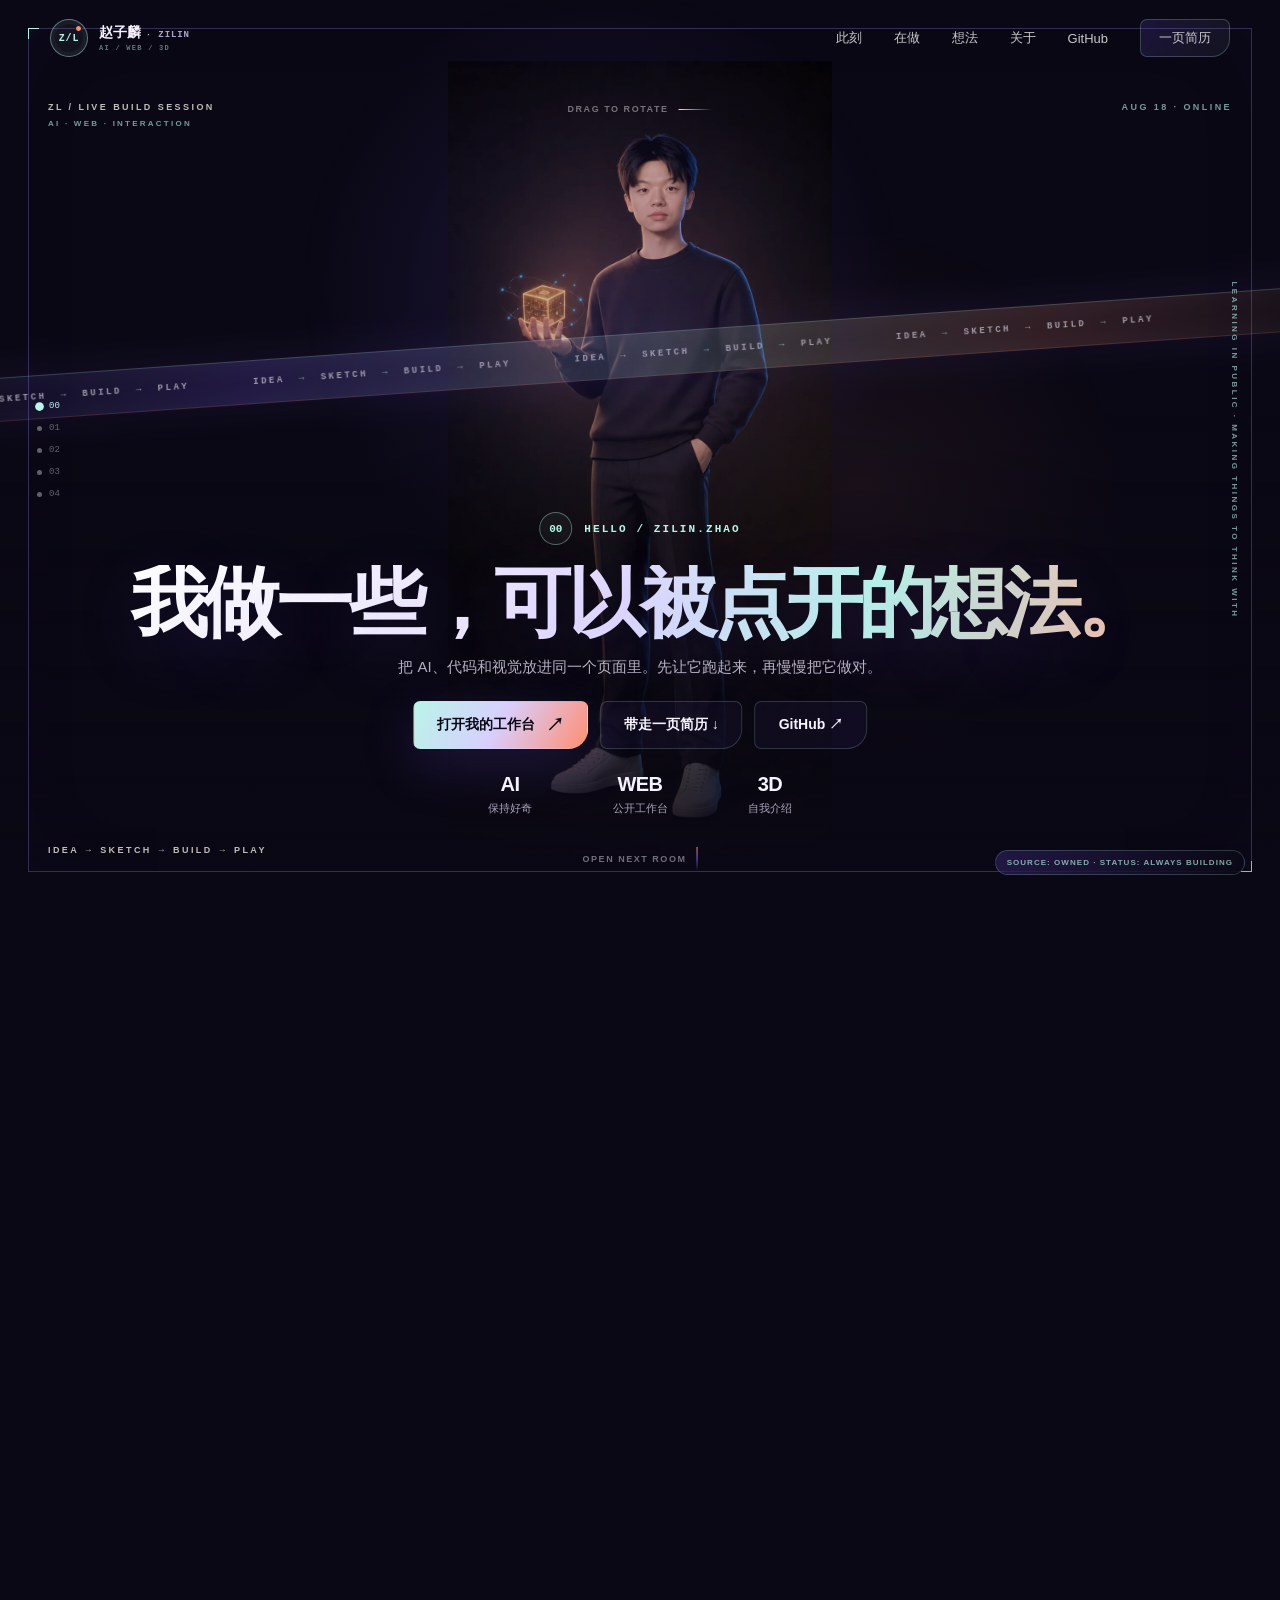
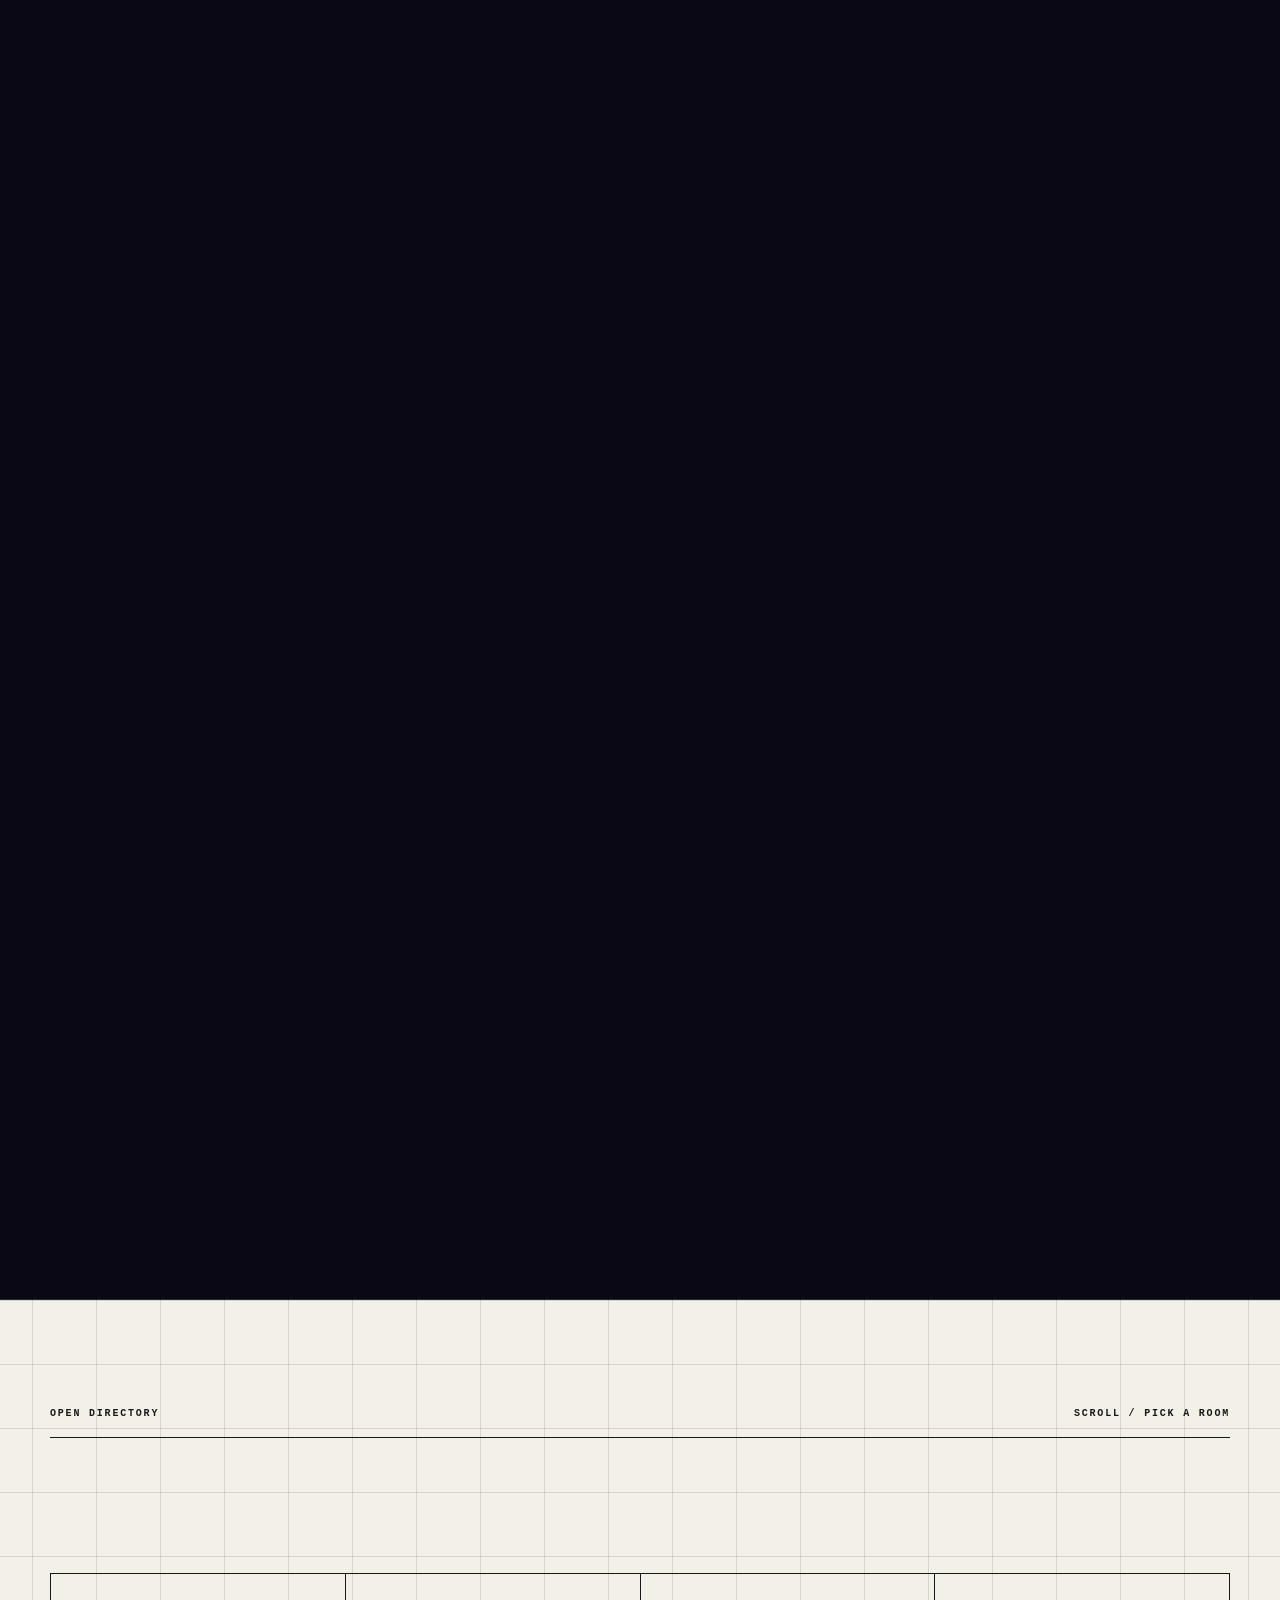
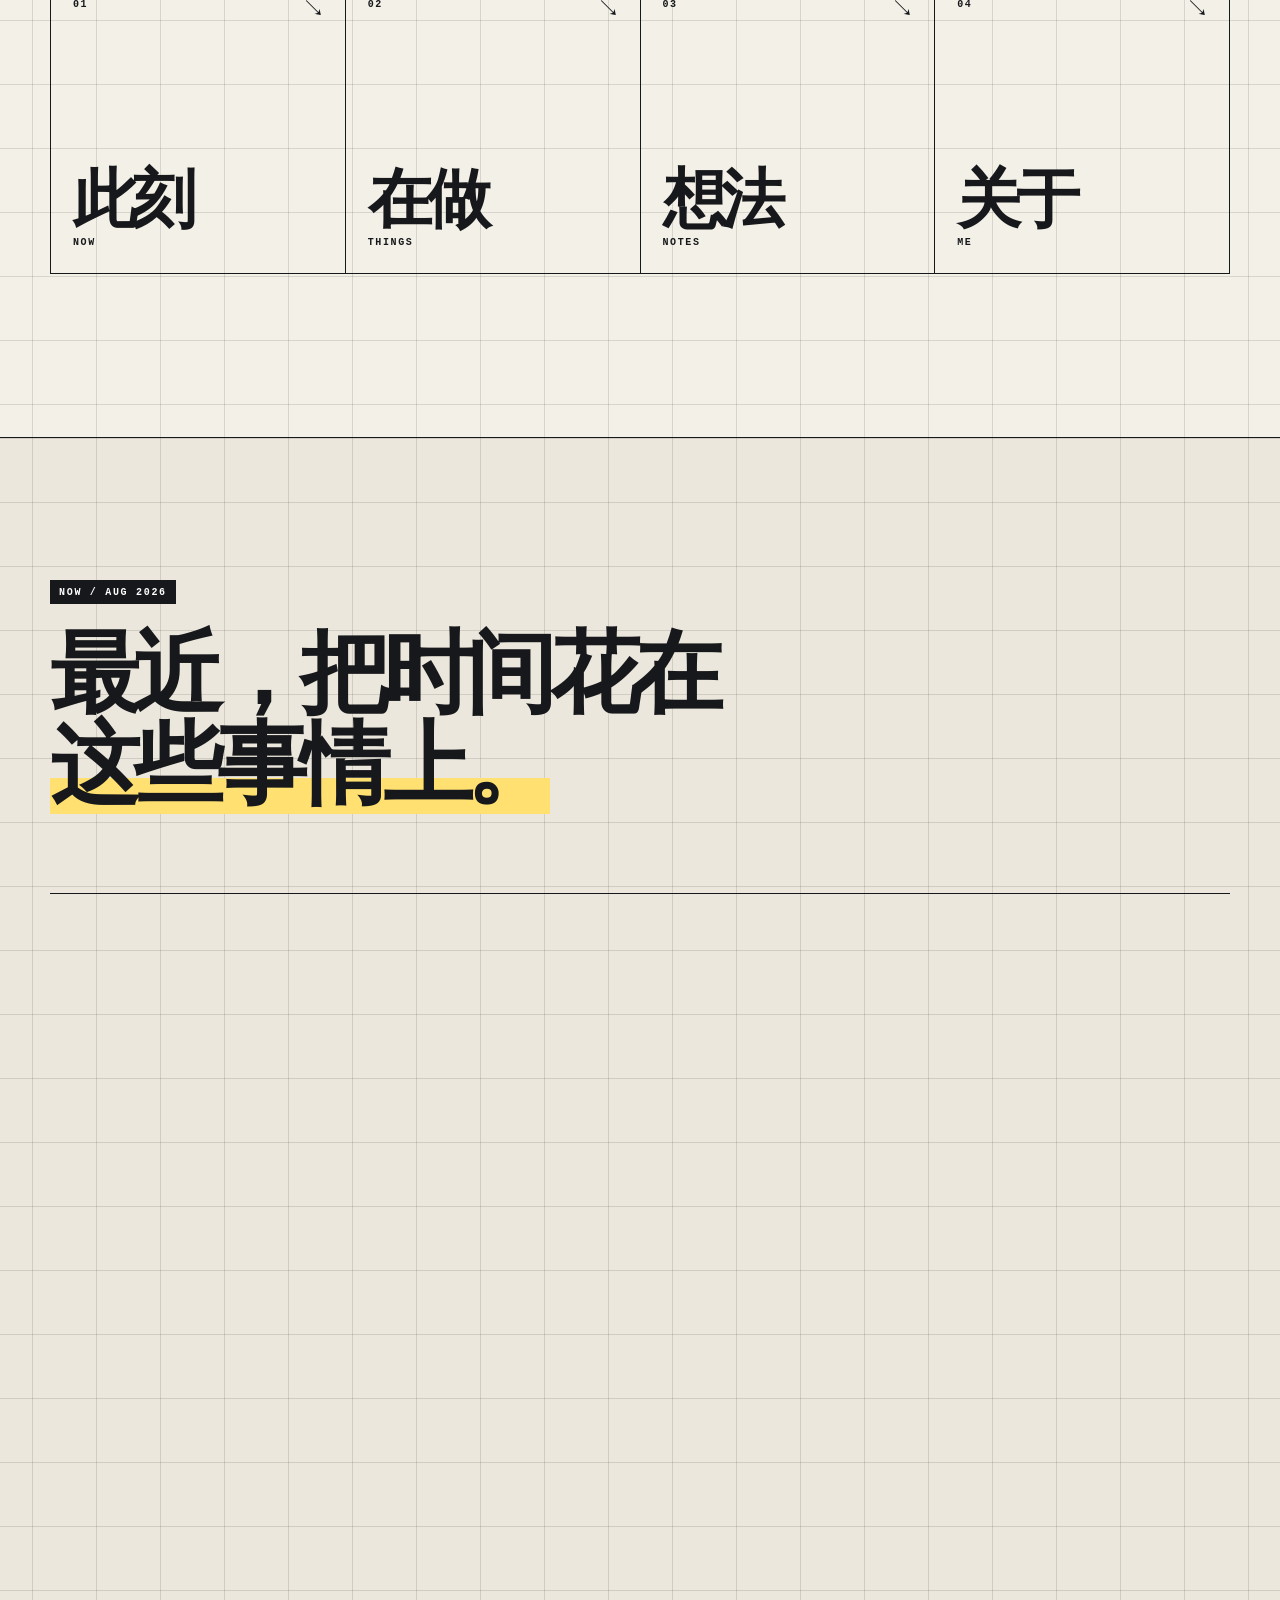
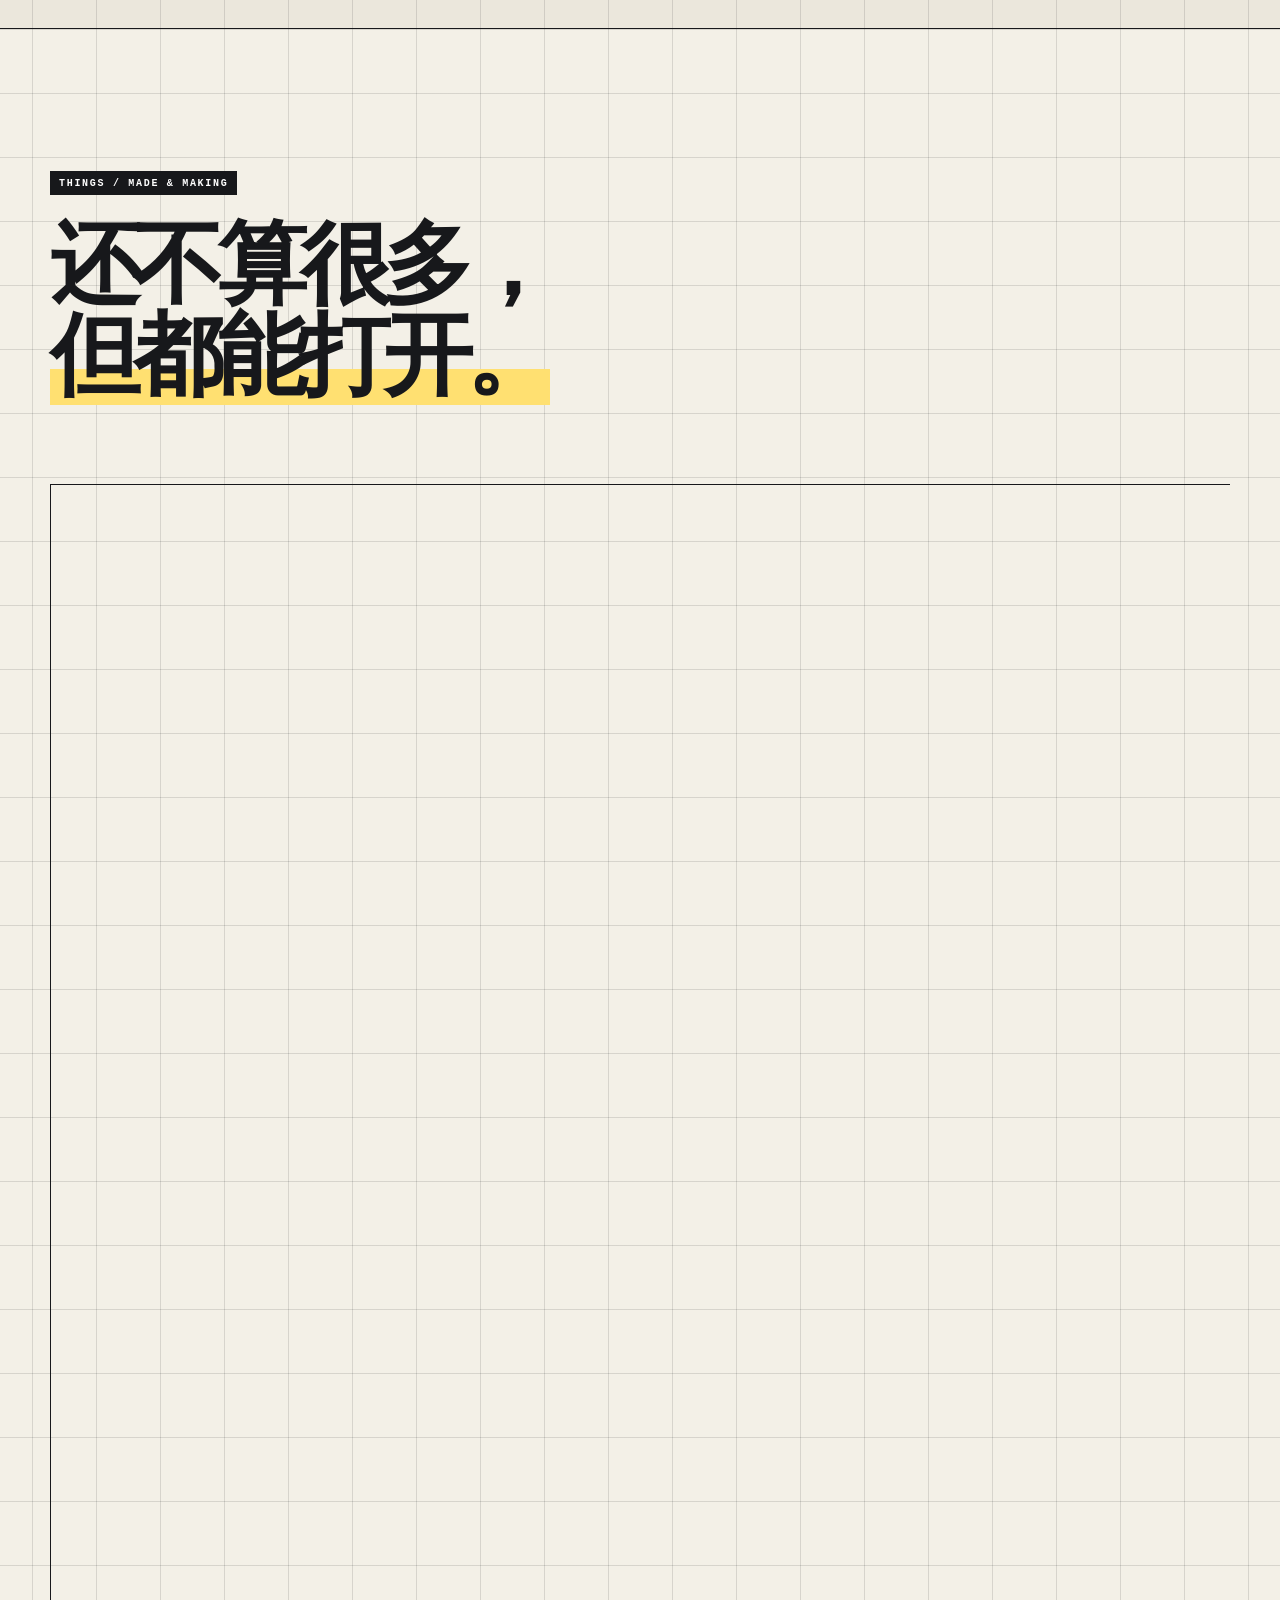
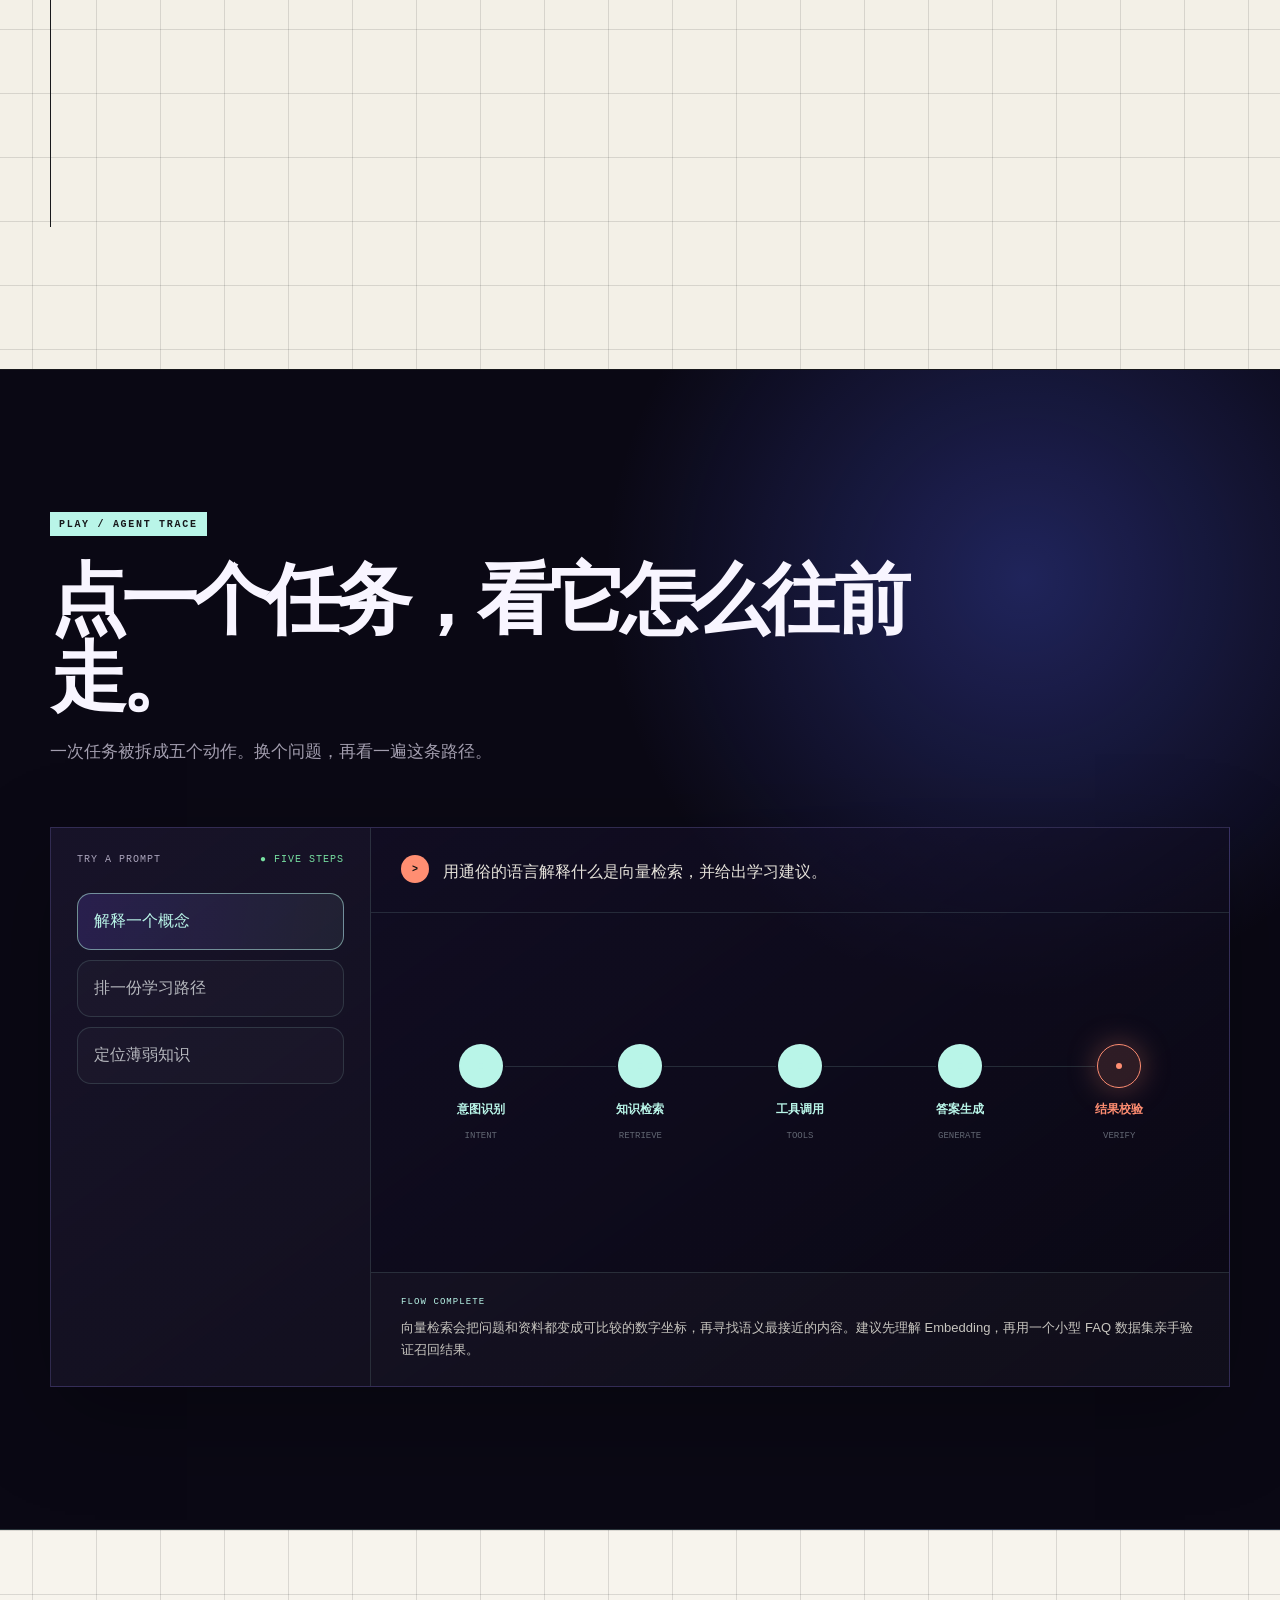
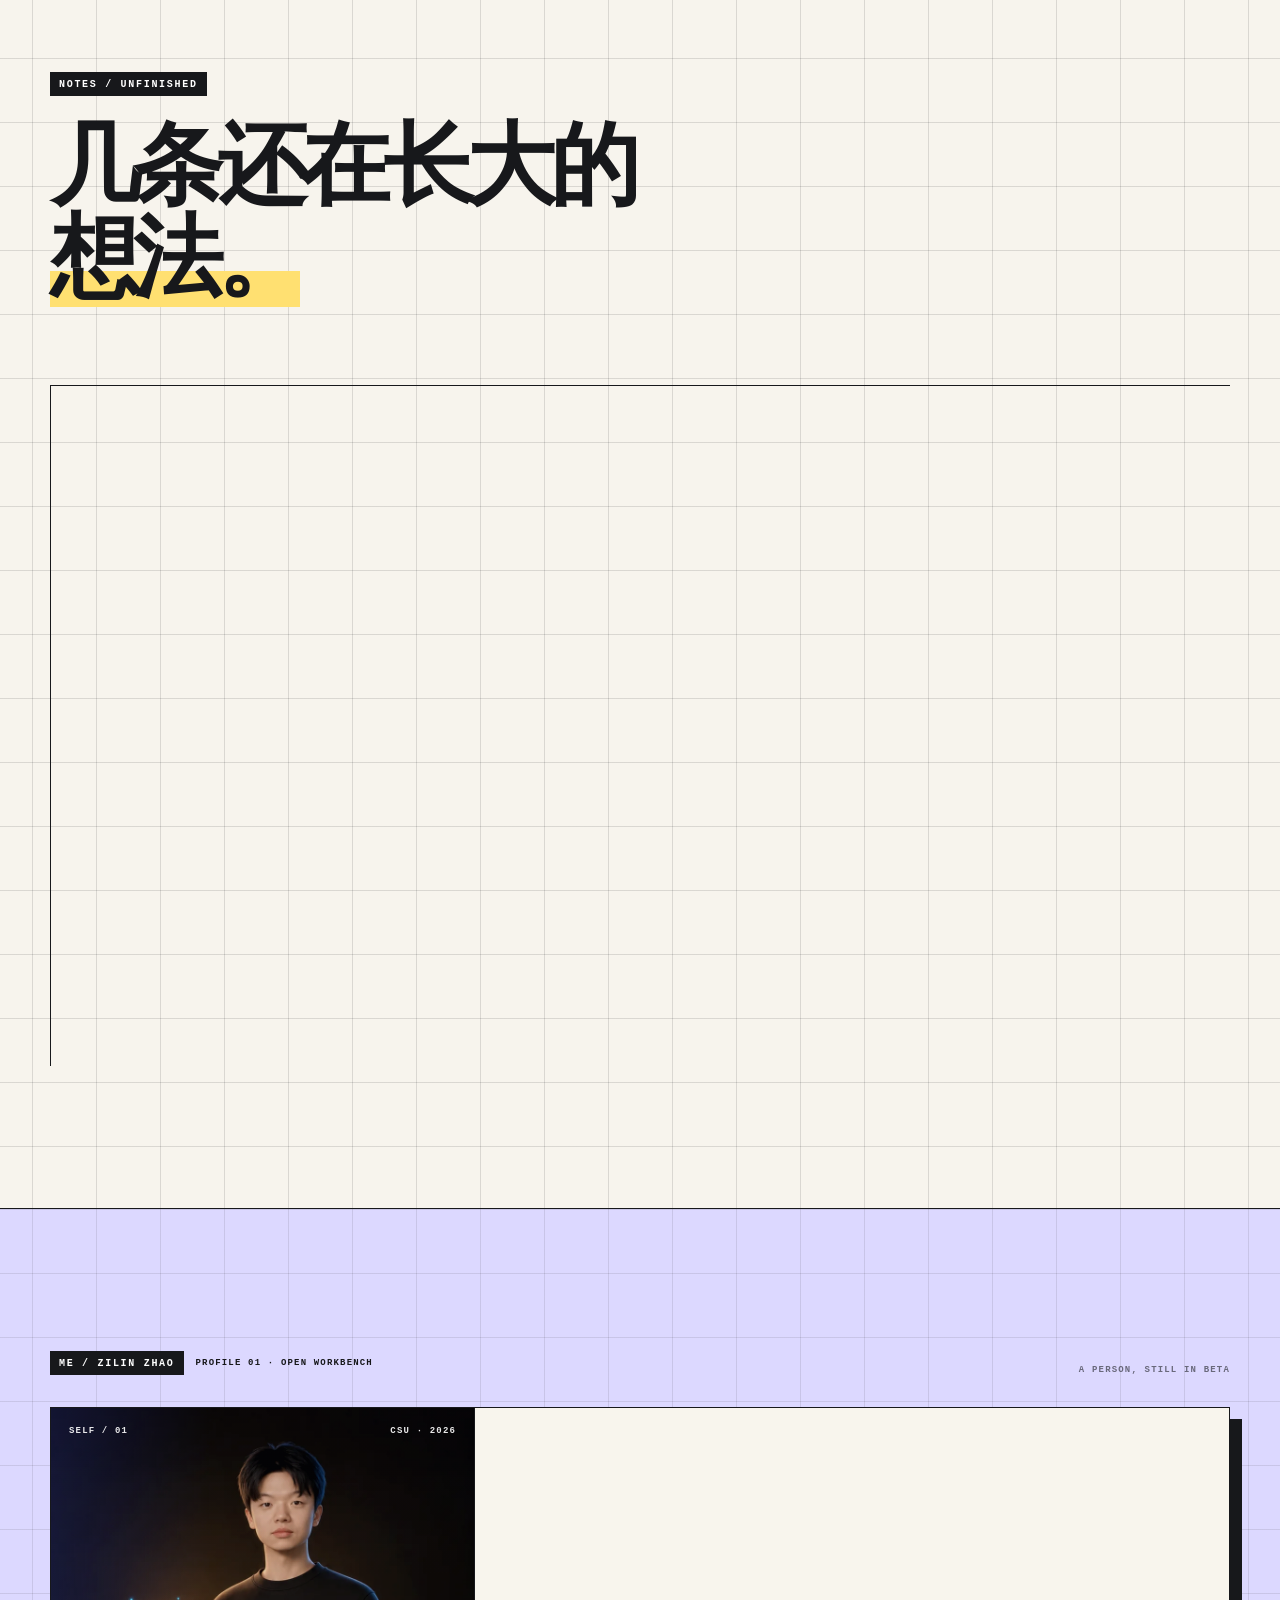
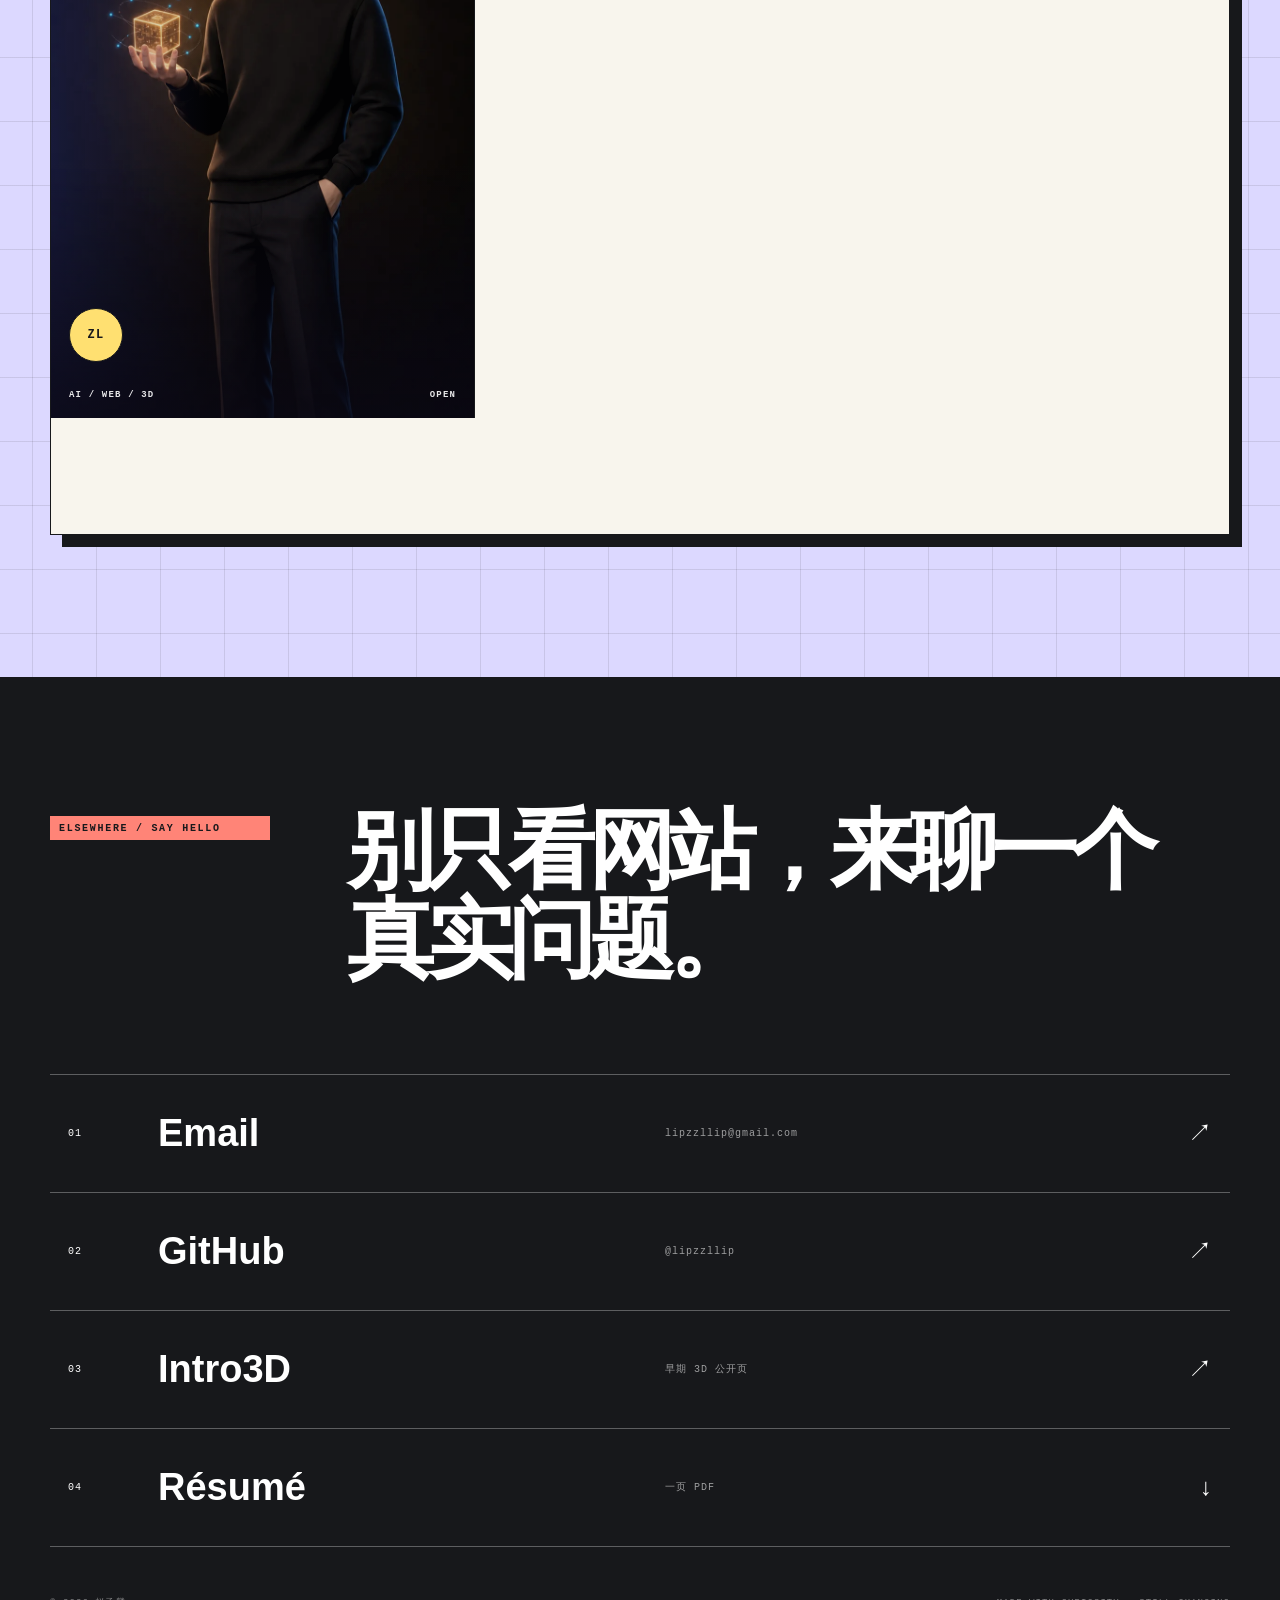
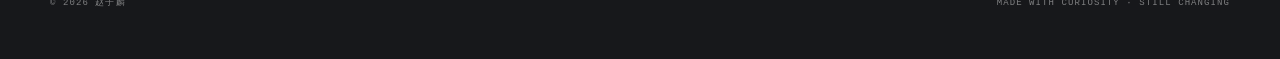
==== commit 0f5bf827: "publish navigation and profile refinements" ====
--- a/index.html
+++ b/index.html
@@ -1 +1,2 @@
-<!DOCTYPE html><html lang="zh-CN"><head><meta charSet="utf-8"/><meta name="viewport" content="width=device-width, initial-scale=1"/><link rel="preload" as="image" href="/zilin-avatar.webp"/><link rel="preload" href="/v5-hero-preview.png" as="image"/><link rel="stylesheet" href="/_next/static/chunks/2tv0i1y-3sct8.css" data-precedence="next"/><link rel="preload" as="script" fetchPriority="low" href="/_next/static/chunks/311qtovt98m4l.js"/><script src="/_next/static/chunks/2ufyidwy7nl-s.js" async=""></script><script src="/_next/static/chunks/0n3r4i6mkjvbb.js" async=""></script><script src="/_next/static/chunks/turbopack-0traju92c2ztt.js" async=""></script><script src="/_next/static/chunks/44rmzwx08scfc.js" async=""></script><script src="/_next/static/chunks/1cpah72mwzcpa.js" async=""></script><link rel="preload" href="/models/zilin-avatar-intro3d.glb" as="fetch" crossorigin="anonymous" type="model/gltf-binary"/><link rel="preload" href="/models/zilin-avatar-intro3d.glb" as="fetch" type="model/gltf-binary" crossorigin="anonymous"/><meta name="theme-color" content="#0A0814"/><title>赵子麟 | 一些可以被点开的想法</title><meta name="description" content="赵子麟的个人工作台：3D 自我介绍、AI 交互实验、正在做的东西和还没想完的想法。"/><meta name="keywords" content="赵子麟,AI应用研发,RAG,Agent,Python,中南大学"/><meta property="og:title" content="赵子麟 | 一些可以被点开的想法"/><meta property="og:description" content="AI、Web、3D，以及一个仍在变化的个人工作台。"/><meta property="og:locale" content="zh_CN"/><meta property="og:type" content="website"/><meta name="twitter:card" content="summary"/><meta name="twitter:title" content="赵子麟 | 一些可以被点开的想法"/><meta name="twitter:description" content="AI、Web、3D，以及一个仍在变化的个人工作台。"/><link rel="icon" href="/icon.svg?icon.3p_a0u0w0ihqd.svg" sizes="any" type="image/svg+xml"/><script src="/_next/static/chunks/0cz1d0mv5g_q7.js" noModule=""></script></head><body><div hidden=""><!--$--><!--/$--></div><main class="v5-site"><div class="scroll-progress" style="transform:scaleX(0)" aria-hidden="true"></div><nav class="nav "><div class="nav__inner content-shell"><a class="brand" href="#home"><span class="brand__mark" aria-hidden="true">Z/L</span><span class="brand__identity"><strong>赵子麟 <span>/ ZILIN</span></strong><small>AI · WEB · INTERACTION</small></span></a><button class="menu-button" type="button" aria-label="打开导航" aria-expanded="false"><span></span></button><div class="nav__links "><a href="#things">在做</a><a href="#now">此刻</a><a href="#notes">想法</a><a href="#me">关于</a><a href="https://github.com/lipzzllip" rel="noreferrer" target="_blank">GitHub</a><a class="nav__contact" href="/resume/zilin-zhao-ai-application-resume.pdf" download="赵子麟-AI应用研发简历.pdf">一页简历</a></div></div></nav><section class="v2-story" id="home"><div class="v2-stage v2-stage--chapter-0 v2-stage--hero "><img class="v3-fallback " src="/zilin-avatar.webp" alt="赵子麟 3D 形象静态预览"/><div class="v2-canvas " aria-hidden="true"></div><div class="v4-signal-ribbon" aria-hidden="true"><div class="v4-signal-ribbon__track"><span>IDEA <i>→</i> SKETCH <i>→</i> BUILD <i>→</i> PLAY</span><span>IDEA <i>→</i> SKETCH <i>→</i> BUILD <i>→</i> PLAY</span><span>IDEA <i>→</i> SKETCH <i>→</i> BUILD <i>→</i> PLAY</span><span>IDEA <i>→</i> SKETCH <i>→</i> BUILD <i>→</i> PLAY</span></div></div><div class="v2-stage__wash"></div><div class="v2-stage__grid" aria-hidden="true"></div><div class="v2-loader " role="status" aria-live="polite"><div class="v2-loader__mark"><span>ZL</span></div><strong>BOOTING ZILIN.WORKSHOP · <!-- -->0<!-- -->%</strong><div class="v2-loader__bar"><span style="transform:scaleX(0)"></span></div></div><div class="v2-meta v2-meta--top"><span>ZL / LIVE BUILD SESSION<small>AI · WEB · INTERACTION</small></span><span>AUG 18 · ONLINE</span></div><div class="v2-meta v2-meta--bottom"><span>IDEA → SKETCH → BUILD → PLAY</span><span>SELF-HOSTED · STILL CHANGING</span></div><div class="v3-side-note" aria-hidden="true">LEARNING IN PUBLIC · MAKING THINGS TO THINK WITH</div><div class="v2-content content-shell"><article class="v2-chapter v2-chapter--hero v2-chapter--active" aria-hidden="false"><div class="v2-chapter__kicker"><span>00</span>HELLO / ZILIN.ZHAO</div><h1>我做一些，可以被点开的想法。</h1><p>把 AI、代码和视觉放进同一个页面里。先让它跑起来，再慢慢把它做对。</p><div class="v2-chapter__actions"><a class="button button--primary" href="#things">打开我的工作台<span aria-hidden="true">↗</span></a><a class="button button--ghost" href="/resume/zilin-zhao-ai-application-resume.pdf" download="赵子麟-AI应用研发简历.pdf">带走一页简历 ↓</a><a class="button button--ghost" href="https://github.com/lipzzllip" target="_blank" rel="noreferrer">GitHub ↗</a></div><div class="v2-facts"><span><strong>AI</strong>保持好奇</span><span><strong>WEB</strong>公开工作台</span><span><strong>3D</strong>自我介绍</span></div></article><article class="v2-chapter v2-chapter--detail " aria-hidden="true" inert=""><span class="v3-timeline-node" aria-hidden="true"></span><div class="v2-chapter__kicker"><span>01</span>NOW / AUG 2026</div><h1>现在，我在学习如何把想法变成界面。</h1><strong class="v3-chapter-subtitle">AI × INTERACTION × WEB</strong><p>这个网站就是其中一个：3D 形象、滚动叙事、贴纸和一堆还没想完的细节。</p><div class="v2-chapter__actions"><a class="button button--primary" href="#now">看正在发生什么<span aria-hidden="true">↗</span></a></div></article><article class="v2-chapter v2-chapter--detail " aria-hidden="true" inert=""><span class="v3-timeline-node" aria-hidden="true"></span><div class="v2-chapter__kicker"><span>02</span>THING / SELF PORTRAIT</div><h1>先做出一个能玩的个人网站。</h1><p>从 Intro3D 原型到自己的代码，保留模型与贴纸，也留下继续生长的空间。</p><div class="v2-chapter__actions"><a class="button button--primary" href="#things">看看正在做的东西<span aria-hidden="true">↗</span></a></div></article><article class="v2-chapter v2-chapter--detail " aria-hidden="true" inert=""><span class="v3-timeline-node" aria-hidden="true"></span><div class="v2-chapter__kicker"><span>03</span>PLAY / TRACE</div><h1>流程图太安静了，我想让它动起来。</h1><p>把一次 Agent 任务拆成几个看得见的步骤，试着让“智能”不再只是一句话。</p><div class="v2-chapter__actions"><a class="button button--primary" href="#play">玩一下 Trace<span aria-hidden="true">↗</span></a></div></article><article class="v2-chapter v2-chapter--detail " aria-hidden="true" inert=""><span class="v3-timeline-node" aria-hidden="true"></span><div class="v2-chapter__kicker"><span>04</span>NEXT / OPEN ENDED</div><h1>还没有答案，也可以先有一个入口。</h1><p>下一步想做一个能读资料、记住上下文、还能被追问的学习工具。</p><div class="v2-chapter__actions"><a class="button button--primary" href="#notes">看看我在想什么<span aria-hidden="true">↗</span></a></div></article></div><nav class="v2-dots" aria-label="3D 简历章节"><button class="v2-dot--active" type="button" aria-label="前往章节 1：HELLO / ZILIN.ZHAO" aria-current="step"><span></span>00</button><button class="" type="button" aria-label="前往章节 2：NOW / AUG 2026"><span></span>01</button><button class="" type="button" aria-label="前往章节 3：THING / SELF PORTRAIT"><span></span>02</button><button class="" type="button" aria-label="前往章节 4：PLAY / TRACE"><span></span>03</button><button class="" type="button" aria-label="前往章节 5：NEXT / OPEN ENDED"><span></span>04</button></nav><div class="v2-gesture" aria-hidden="true"><span>DRAG TO ROTATE</span><i></i></div><button class="v2-scroll-next" type="button"><span>OPEN NEXT ROOM</span><i></i></button><div class="v3-owned-badge">SOURCE: OWNED · STATUS: ALWAYS BUILDING</div></div></section><section class="v5-directory" id="index"><div class="content-shell"><div class="v5-directory__topline"><span>OPEN DIRECTORY</span><span>SCROLL / PICK A ROOM</span></div><div class="v5-directory__grid"><a href="#things"><small>01</small><strong>在做</strong><span>THINGS</span><i aria-hidden="true">↘</i></a><a href="#now"><small>02</small><strong>此刻</strong><span>NOW</span><i aria-hidden="true">↘</i></a><a href="#notes"><small>03</small><strong>想法</strong><span>NOTES</span><i aria-hidden="true">↘</i></a><a href="#me"><small>04</small><strong>关于</strong><span>ME</span><i aria-hidden="true">↘</i></a></div></div></section><section class="v5-section v5-now" id="now"><div class="content-shell"><div class="v5-section__heading"><div class="v5-eyebrow">NOW / AUG 2026</div><h2>最近，把时间花在<br/><span>这些事情上。</span></h2></div><div class="v5-now__list"><div class="reveal  v5-now__item" style="transition-delay:0ms"><span>REBUILDING</span><h3>把个人网站迁回自己的代码</h3><p>从平台原型出发，重新控制模型、镜头、贴纸、文字和每一次更新。</p><i aria-hidden="true">01</i></div><div class="reveal  v5-now__item" style="transition-delay:70ms"><span>LEARNING</span><h3>RAG、Agent 与回答评估</h3><p>不急着背全套名词，先弄懂数据从哪来、工具何时用、失败怎么被看见。</p><i aria-hidden="true">02</i></div><div class="reveal  v5-now__item" style="transition-delay:140ms"><span>TRYING</span><h3>让技术页面更像一个人</h3><p>把 3D、动效和中文文案放在一起，试试看自我介绍还能是什么样子。</p><i aria-hidden="true">03</i></div><div class="reveal  v5-now__item" style="transition-delay:210ms"><span>LOOKING FOR</span><h3>一次能真正参与交付的实习</h3><p>也欢迎一起做小工具、小网页，或者聊一个还没有答案的问题。</p><i aria-hidden="true">04</i></div></div></div></section><section class="v5-section v5-things" id="things"><div class="content-shell"><div class="v5-section__heading v5-section__heading--wide"><div class="v5-eyebrow">THINGS / MADE &amp; MAKING</div><h2>还不算很多，<br/><span>但都能打开。</span></h2></div><div class="v5-things__grid"><div class="reveal  v5-thing v5-thing--portrait" style="transition-delay:0ms"><a href="#home"><div class="v5-thing__visual"><img src="/v5-hero-preview.png" alt="赵子麟 3D 个人网站首屏" width="1280" height="900"/><span>LIVE SELF PORTRAIT</span></div><div class="v5-thing__copy"><div>01 / THIS WEBSITE</div><h3>一个会转身的自我介绍</h3><p>3D 形象、滚动章节和贴纸都在浏览器里运行。你现在就在这个作品里面。</p><strong>回到开头 <svg viewBox="0 0 24 24" aria-hidden="true"><path d="M5 12h13M13 6l6 6-6 6"></path></svg></strong></div></a></div><div class="reveal  v5-thing v5-thing--intro" style="transition-delay:80ms"><a href="https://intro3d.com/u/lipzzllip" target="_blank" rel="noreferrer"><div class="v5-thing__visual"><img src="/intro3d-preview.webp" alt="Intro3D 个人主页原型" width="1280" height="800" loading="lazy"/><span>THE FIRST PROTOTYPE</span></div><div class="v5-thing__copy"><div>02 / INTRO3D</div><h3>最早的 3D 原型</h3><p>先在平台上验证“模型就是首页”这件事，再把喜欢的部分迁回自己的代码。</p><strong>打开公开页 <svg viewBox="0 0 24 24" aria-hidden="true"><path d="M5 12h13M13 6l6 6-6 6"></path></svg></strong></div></a></div><div class="reveal  v5-thing v5-thing--trace" style="transition-delay:0ms"><a href="#play"><div class="v5-thing__visual" aria-hidden="true"><div class="v5-mini-trace"><span>ASK</span><i></i><span>FIND</span><i></i><span>USE</span><i></i><span>CHECK</span></div><b>CLICK TO RUN</b></div><div class="v5-thing__copy"><div>03 / TRACE PLAYGROUND</div><h3>把 Agent 的动作摊开</h3><p>不说“它很智能”，只把识别、检索、调用、生成和校验做成一段可玩的流程。</p><strong>玩一下 <svg viewBox="0 0 24 24" aria-hidden="true"><path d="M5 12h13M13 6l6 6-6 6"></path></svg></strong></div></a></div><div class="reveal  v5-thing v5-thing--next" style="transition-delay:80ms"><a href="#notes"><div class="v5-thing__visual" aria-hidden="true"><span>PDF</span><span>?</span><span>CONTEXT</span><span>↗</span><strong>WHAT IF A FILE COULD TALK BACK?</strong></div><div class="v5-thing__copy"><div>04 / NEXT OBJECT</div><h3>让资料变成一段对话</h3><p>想做一个能读资料、记住上下文、接受追问，也愿意承认“不知道”的学习工具。</p><strong>还在构思 <svg viewBox="0 0 24 24" aria-hidden="true"><path d="M5 12h13M13 6l6 6-6 6"></path></svg></strong></div></a></div></div></div></section><section class="v5-play" id="play"><div class="content-shell"><div class="v5-play__heading"><div class="v5-eyebrow">PLAY / AGENT TRACE</div><h2>点一个任务，看它怎么往前走。</h2><p>一次任务被拆成五个动作。换个问题，再看一遍这条路径。</p></div><div class="agent-demo"><div class="agent-demo__sidebar"><div class="agent-demo__label"><span>TRY A PROMPT</span><span>● FIVE STEPS</span></div><button class="agent-demo__task agent-demo__task--active" type="button">解释一个概念</button><button class="agent-demo__task " type="button">排一份学习路径</button><button class="agent-demo__task " type="button">定位薄弱知识</button></div><div class="agent-demo__content"><div class="agent-demo__query"><span>&gt;</span><p>用通俗的语言解释什么是向量检索，并给出学习建议。</p></div><div class="agent-demo__flow" aria-label="Agent 执行流程"><div class="flow-node "><div class="flow-node__orb"></div><strong>意图识别</strong><small>INTENT</small></div><div class="flow-node "><div class="flow-node__orb"></div><strong>知识检索</strong><small>RETRIEVE</small></div><div class="flow-node "><div class="flow-node__orb"></div><strong>工具调用</strong><small>TOOLS</small></div><div class="flow-node "><div class="flow-node__orb"></div><strong>答案生成</strong><small>GENERATE</small></div><div class="flow-node "><div class="flow-node__orb"></div><strong>结果校验</strong><small>VERIFY</small></div></div><div class="agent-demo__result" aria-live="polite"><span>MOVING FORWARD</span><p>正在组合上下文、工具与约束，并等待校验结果…</p></div></div></div></div></section><section class="v5-section v5-notes" id="notes"><div class="content-shell"><div class="v5-section__heading"><div class="v5-eyebrow">NOTES / UNFINISHED</div><h2>几条还在长大的<br/><span>想法。</span></h2></div><div class="v5-notes__grid"><div class="reveal  v5-note" style="transition-delay:0ms"><div><span>01</span><small>关于 AI</small></div><h3>答案不是产品。</h3><p>真正的产品还要处理数据从哪来、失败怎么办，以及什么时候应该把控制权交还给人。</p></div><div class="reveal  v5-note" style="transition-delay:70ms"><div><span>02</span><small>关于界面</small></div><h3>动效不是装饰。</h3><p>它应该帮助人理解自己在哪、刚刚发生了什么、接下来还可以做什么。</p></div><div class="reveal  v5-note" style="transition-delay:0ms"><div><span>03</span><small>关于学习</small></div><h3>先做一个小而完整的东西。</h3><p>它通常比收藏一百份教程更接近理解，也更容易暴露自己真正不会的部分。</p></div><div class="reveal  v5-note" style="transition-delay:70ms"><div><span>04</span><small>关于这里</small></div><h3>这个网站不会有最终版。</h3><p>每学会一点，我就回来改一处。它记录的不是结论，而是方向逐渐变清楚的过程。</p></div></div></div></section><section class="v5-section v5-me" id="me"><div class="content-shell v5-me__grid"><div><div class="v5-eyebrow">ME / ZILIN ZHAO</div><h2>一个还在形成中的开发者。</h2></div><div class="reveal  v5-me__copy" style="transition-delay:90ms"><p class="v5-me__lead">赵子麟，中南大学数据科学与大数据技术本科在读。最近把注意力放在 AI 应用、交互界面，以及如何把模糊想法做成可运行的东西上。</p><p>作品还不多，方向正在变清楚：做能被使用、也愿意被反复打磨的小产品。 这个网站就是我的公开工作台。</p><div class="v5-me__tags" aria-label="个人标签"><span>CSU</span><span>AI CURIOUS</span><span>WEB</span><span>3D</span><span>LEARNING BY BUILDING</span></div></div></div></section><section class="v5-contact" id="contact"><div class="content-shell"><div class="v5-contact__top"><div class="v5-eyebrow">ELSEWHERE / SAY HELLO</div><h2>别只看网站，来聊一个真实问题。</h2></div><div class="v5-contact__links"><a href="mailto:lipzzllip@gmail.com"><span>01</span><strong>Email</strong><small>lipzzllip@gmail.com</small><i>↗</i></a><a href="https://github.com/lipzzllip" target="_blank" rel="noreferrer"><span>02</span><strong>GitHub</strong><small>@lipzzllip</small><i>↗</i></a><a href="https://intro3d.com/u/lipzzllip" target="_blank" rel="noreferrer"><span>03</span><strong>Intro3D</strong><small>早期 3D 公开页</small><i>↗</i></a><a href="/resume/zilin-zhao-ai-application-resume.pdf" download="赵子麟-AI应用研发简历.pdf"><span>04</span><strong>Résumé</strong><small>一页 PDF</small><i>↓</i></a></div><footer class="v5-footer"><span>© 2026 赵子麟</span><span>MADE WITH CURIOSITY · STILL CHANGING</span></footer></div></section></main><!--$--><!--/$--><script src="/_next/static/chunks/311qtovt98m4l.js" id="_R_" async=""></script><script>(self.__next_f=self.__next_f||[]).push([0])</script><script>self.__next_f.push([1,"1:\"$Sreact.fragment\"\n2:I[86197,[\"/_next/static/chunks/44rmzwx08scfc.js\"],\"default\"]\n3:I[91240,[\"/_next/static/chunks/44rmzwx08scfc.js\"],\"default\"]\n4:I[52004,[\"/_next/static/chunks/44rmzwx08scfc.js\",\"/_next/static/chunks/1cpah72mwzcpa.js\"],\"default\"]\n5:I[42724,[\"/_next/static/chunks/44rmzwx08scfc.js\",\"/_next/static/chunks/1cpah72mwzcpa.js\"],\"default\"]\n6:I[36114,[\"/_next/static/chunks/44rmzwx08scfc.js\",\"/_next/static/chunks/1cpah72mwzcpa.js\"],\"default\"]\n7:I[59095,[\"/_next/static/chunks/44rmzwx08scfc.js\",\"/_next/static/chunks/1cpah72mwzcpa.js\"],\"default\"]\n12:I[34178,[\"/_next/static/chunks/44rmzwx08scfc.js\"],\"default\",1]\n:HL[\"/_next/static/chunks/2tv0i1y-3sct8.css\",\"style\"]\n:HL[\"/models/zilin-avatar-intro3d.glb\",\"fetch\",{\"crossOrigin\":\"anonymous\",\"type\":\"model/gltf-binary\"}]\n"])</script><script>self.__next_f.push([1,"0:{\"P\":null,\"c\":[\"\",\"\"],\"q\":\"\",\"i\":false,\"f\":[[[\"\",{\"children\":[\"__PAGE__\",{}]},\"$undefined\",\"$undefined\",16],[[\"$\",\"$1\",\"c\",{\"children\":[[[\"$\",\"link\",\"0\",{\"rel\":\"stylesheet\",\"href\":\"/_next/static/chunks/2tv0i1y-3sct8.css\",\"precedence\":\"next\",\"crossOrigin\":\"$undefined\",\"nonce\":\"$undefined\"}],[\"$\",\"script\",\"script-0\",{\"src\":\"/_next/static/chunks/44rmzwx08scfc.js\",\"async\":true,\"nonce\":\"$undefined\"}]],[\"$\",\"html\",null,{\"lang\":\"zh-CN\",\"children\":[[\"$\",\"head\",null,{\"children\":[\"$\",\"link\",null,{\"rel\":\"preload\",\"href\":\"/models/zilin-avatar-intro3d.glb\",\"as\":\"fetch\",\"type\":\"model/gltf-binary\",\"crossOrigin\":\"anonymous\"}]}],[\"$\",\"body\",null,{\"children\":[\"$\",\"$L2\",null,{\"parallelRouterKey\":\"children\",\"error\":\"$undefined\",\"errorStyles\":\"$undefined\",\"errorScripts\":\"$undefined\",\"template\":[\"$\",\"$L3\",null,{}],\"templateStyles\":\"$undefined\",\"templateScripts\":\"$undefined\",\"notFound\":[[[\"$\",\"title\",null,{\"children\":\"404: This page could not be found.\"}],[\"$\",\"div\",null,{\"style\":{\"fontFamily\":\"system-ui,\\\"Segoe UI\\\",Roboto,Helvetica,Arial,sans-serif,\\\"Apple Color Emoji\\\",\\\"Segoe UI Emoji\\\"\",\"height\":\"100vh\",\"textAlign\":\"center\",\"display\":\"flex\",\"flexDirection\":\"column\",\"alignItems\":\"center\",\"justifyContent\":\"center\"},\"children\":[\"$\",\"div\",null,{\"children\":[[\"$\",\"style\",null,{\"dangerouslySetInnerHTML\":{\"__html\":\"body{color:#000;background:#fff;margin:0}.next-error-h1{border-right:1px solid rgba(0,0,0,.3)}@media (prefers-color-scheme:dark){body{color:#fff;background:#000}.next-error-h1{border-right:1px solid rgba(255,255,255,.3)}}\"}}],[\"$\",\"h1\",null,{\"className\":\"next-error-h1\",\"style\":{\"display\":\"inline-block\",\"margin\":\"0 20px 0 0\",\"padding\":\"0 23px 0 0\",\"fontSize\":24,\"fontWeight\":500,\"verticalAlign\":\"top\",\"lineHeight\":\"49px\"},\"children\":404}],[\"$\",\"div\",null,{\"style\":{\"display\":\"inline-block\"},\"children\":[\"$\",\"h2\",null,{\"style\":{\"fontSize\":14,\"fontWeight\":400,\"lineHeight\":\"49px\",\"margin\":0},\"children\":\"This page could not be found.\"}]}]]}]}]],[]],\"forbidden\":\"$undefined\",\"unauthorized\":\"$undefined\"}]}]]}]]}],{\"children\":[[\"$\",\"$1\",\"c\",{\"children\":[[\"$\",\"main\",null,{\"className\":\"v5-site\",\"children\":[[\"$\",\"$L4\",null,{}],[\"$\",\"$L5\",null,{}],[\"$\",\"$L6\",null,{}],[\"$\",\"section\",null,{\"className\":\"v5-directory\",\"id\":\"index\",\"children\":[\"$\",\"div\",null,{\"className\":\"content-shell\",\"children\":[[\"$\",\"div\",null,{\"className\":\"v5-directory__topline\",\"children\":[[\"$\",\"span\",null,{\"children\":\"OPEN DIRECTORY\"}],[\"$\",\"span\",null,{\"children\":\"SCROLL / PICK A ROOM\"}]]}],[\"$\",\"div\",null,{\"className\":\"v5-directory__grid\",\"children\":[[\"$\",\"a\",\"01\",{\"href\":\"#things\",\"children\":[[\"$\",\"small\",null,{\"children\":\"01\"}],[\"$\",\"strong\",null,{\"children\":\"在做\"}],[\"$\",\"span\",null,{\"children\":\"THINGS\"}],[\"$\",\"i\",null,{\"aria-hidden\":\"true\",\"children\":\"↘\"}]]}],[\"$\",\"a\",\"02\",{\"href\":\"#now\",\"children\":[[\"$\",\"small\",null,{\"children\":\"02\"}],[\"$\",\"strong\",null,{\"children\":\"此刻\"}],[\"$\",\"span\",null,{\"children\":\"NOW\"}],[\"$\",\"i\",null,{\"aria-hidden\":\"true\",\"children\":\"↘\"}]]}],[\"$\",\"a\",\"03\",{\"href\":\"#notes\",\"children\":[[\"$\",\"small\",null,{\"children\":\"03\"}],[\"$\",\"strong\",null,{\"children\":\"想法\"}],[\"$\",\"span\",null,{\"children\":\"NOTES\"}],[\"$\",\"i\",null,{\"aria-hidden\":\"true\",\"children\":\"↘\"}]]}],[\"$\",\"a\",\"04\",{\"href\":\"#me\",\"children\":[[\"$\",\"small\",null,{\"children\":\"04\"}],[\"$\",\"strong\",null,{\"children\":\"关于\"}],[\"$\",\"span\",null,{\"children\":\"ME\"}],[\"$\",\"i\",null,{\"aria-hidden\":\"true\",\"children\":\"↘\"}]]}]]}]]}]}],[\"$\",\"section\",null,{\"className\":\"v5-section v5-now\",\"id\":\"now\",\"children\":[\"$\",\"div\",null,{\"className\":\"content-shell\",\"children\":[[\"$\",\"div\",null,{\"className\":\"v5-section__heading\",\"children\":[[\"$\",\"div\",null,{\"className\":\"v5-eyebrow\",\"children\":\"NOW / AUG 2026\"}],[\"$\",\"h2\",null,{\"children\":[\"最近，把时间花在\",[\"$\",\"br\",null,{}],[\"$\",\"span\",null,{\"children\":\"这些事情上。\"}]]}]]}],[\"$\",\"div\",null,{\"className\":\"v5-now__list\",\"children\":[[\"$\",\"$L7\",\"REBUILDING\",{\"className\":\"v5-now__item\",\"delay\":0,\"children\":[[\"$\",\"span\",null,{\"children\":\"REBUILDING\"}],[\"$\",\"h3\",null,{\"children\":\"把个人网站迁回自己的代码\"}],[\"$\",\"p\",null,{\"children\":\"从平台原型出发，重新控制模型、镜头、贴纸、文字和每一次更新。\"}],[\"$\",\"i\",null,{\"aria-hidden\":\"true\",\"children\":\"01\"}]]}],[\"$\",\"$L7\",\"LEARNING\",{\"className\":\"v5-now__item\",\"delay\":70,\"children\":[[\"$\",\"span\",null,{\"children\":\"LEARNING\"}],[\"$\",\"h3\",null,{\"children\":\"RAG、Agent 与回答评估\"}],[\"$\",\"p\",null,{\"children\":\"不急着背全套名词，先弄懂数据从哪来、工具何时用、失败怎么被看见。\"}],[\"$\",\"i\",null,{\"aria-hidden\":\"true\",\"children\":\"02\"}]]}],[\"$\",\"$L7\",\"TRYING\",{\"className\":\"v5-now__item\",\"delay\":140,\"children\":[[\"$\",\"span\",null,{\"children\":\"TRYING\"}],[\"$\",\"h3\",null,{\"children\":\"让技术页面更像一个人\"}],[\"$\",\"p\",null,{\"children\":\"把 3D、动效和中文文案放在一起，试试看自我介绍还能是什么样子。\"}],[\"$\",\"i\",null,{\"aria-hidden\":\"true\",\"children\":\"03\"}]]}],[\"$\",\"$L7\",\"LOOKING FOR\",{\"className\":\"v5-now__item\",\"delay\":210,\"children\":[[\"$\",\"span\",null,{\"children\":\"LOOKING FOR\"}],[\"$\",\"h3\",null,{\"children\":\"一次能真正参与交付的实习\"}],[\"$\",\"p\",null,{\"children\":\"也欢迎一起做小工具、小网页，或者聊一个还没有答案的问题。\"}],[\"$\",\"i\",null,{\"aria-hidden\":\"true\",\"children\":\"04\"}]]}]]}]]}]}],[\"$\",\"section\",null,{\"className\":\"v5-section v5-things\",\"id\":\"things\",\"children\":[\"$\",\"div\",null,{\"className\":\"content-shell\",\"children\":[[\"$\",\"div\",null,{\"className\":\"v5-section__heading v5-section__heading--wide\",\"children\":[\"$L8\",\"$L9\"]}],\"$La\"]}]}],\"$Lb\",\"$Lc\",\"$Ld\",\"$Le\"]}],[\"$Lf\"],\"$L10\"]}],{},null,false,null]},null,false,null],\"$L11\",false]],\"m\":\"$undefined\",\"G\":[\"$12\",[\"$L13\"]],\"S\":true,\"h\":null,\"s\":\"$undefined\",\"l\":\"$undefined\",\"p\":\"$undefined\",\"d\":\"$undefined\",\"b\":\"_46jitxfsLLn-YhCJdFrJ\"}\n"])</script><script>self.__next_f.push([1,"14:I[34551,[\"/_next/static/chunks/44rmzwx08scfc.js\",\"/_next/static/chunks/1cpah72mwzcpa.js\"],\"default\"]\n15:I[9678,[\"/_next/static/chunks/44rmzwx08scfc.js\"],\"OutletBoundary\"]\n16:\"$Sreact.suspense\"\n18:I[9678,[\"/_next/static/chunks/44rmzwx08scfc.js\"],\"ViewportBoundary\"]\n1a:I[9678,[\"/_next/static/chunks/44rmzwx08scfc.js\"],\"MetadataBoundary\"]\n:HL[\"/v5-hero-preview.png\",\"image\"]\n8:[\"$\",\"div\",null,{\"className\":\"v5-eyebrow\",\"children\":\"THINGS / MADE \u0026 MAKING\"}]\n9:[\"$\",\"h2\",null,{\"children\":[\"还不算很多，\",[\"$\",\"br\",null,{}],[\"$\",\"span\",null,{\"children\":\"但都能打开。\"}]]}]\n"])</script><script>self.__next_f.push([1,"a:[\"$\",\"div\",null,{\"className\":\"v5-things__grid\",\"children\":[[\"$\",\"$L7\",null,{\"className\":\"v5-thing v5-thing--portrait\",\"children\":[\"$\",\"a\",null,{\"href\":\"#home\",\"children\":[[\"$\",\"div\",null,{\"className\":\"v5-thing__visual\",\"children\":[[\"$\",\"img\",null,{\"src\":\"/v5-hero-preview.png\",\"alt\":\"赵子麟 3D 个人网站首屏\",\"width\":\"1280\",\"height\":\"900\"}],[\"$\",\"span\",null,{\"children\":\"LIVE SELF PORTRAIT\"}]]}],[\"$\",\"div\",null,{\"className\":\"v5-thing__copy\",\"children\":[[\"$\",\"div\",null,{\"children\":\"01 / THIS WEBSITE\"}],[\"$\",\"h3\",null,{\"children\":\"一个会转身的自我介绍\"}],[\"$\",\"p\",null,{\"children\":\"3D 形象、滚动章节和贴纸都在浏览器里运行。你现在就在这个作品里面。\"}],[\"$\",\"strong\",null,{\"children\":[\"回到开头 \",[\"$\",\"svg\",null,{\"viewBox\":\"0 0 24 24\",\"aria-hidden\":\"true\",\"children\":[\"$\",\"path\",null,{\"d\":\"M5 12h13M13 6l6 6-6 6\"}]}]]}]]}]]}]}],[\"$\",\"$L7\",null,{\"className\":\"v5-thing v5-thing--intro\",\"delay\":80,\"children\":[\"$\",\"a\",null,{\"href\":\"https://intro3d.com/u/lipzzllip\",\"target\":\"_blank\",\"rel\":\"noreferrer\",\"children\":[[\"$\",\"div\",null,{\"className\":\"v5-thing__visual\",\"children\":[[\"$\",\"img\",null,{\"src\":\"/intro3d-preview.webp\",\"alt\":\"Intro3D 个人主页原型\",\"width\":\"1280\",\"height\":\"800\",\"loading\":\"lazy\"}],[\"$\",\"span\",null,{\"children\":\"THE FIRST PROTOTYPE\"}]]}],[\"$\",\"div\",null,{\"className\":\"v5-thing__copy\",\"children\":[[\"$\",\"div\",null,{\"children\":\"02 / INTRO3D\"}],[\"$\",\"h3\",null,{\"children\":\"最早的 3D 原型\"}],[\"$\",\"p\",null,{\"children\":\"先在平台上验证“模型就是首页”这件事，再把喜欢的部分迁回自己的代码。\"}],[\"$\",\"strong\",null,{\"children\":[\"打开公开页 \",[\"$\",\"svg\",null,{\"viewBox\":\"0 0 24 24\",\"aria-hidden\":\"true\",\"children\":[\"$\",\"path\",null,{\"d\":\"M5 12h13M13 6l6 6-6 6\"}]}]]}]]}]]}]}],[\"$\",\"$L7\",null,{\"className\":\"v5-thing v5-thing--trace\",\"children\":[\"$\",\"a\",null,{\"href\":\"#play\",\"children\":[[\"$\",\"div\",null,{\"className\":\"v5-thing__visual\",\"aria-hidden\":\"true\",\"children\":[[\"$\",\"div\",null,{\"className\":\"v5-mini-trace\",\"children\":[[\"$\",\"span\",null,{\"children\":\"ASK\"}],[\"$\",\"i\",null,{}],[\"$\",\"span\",null,{\"children\":\"FIND\"}],[\"$\",\"i\",null,{}],[\"$\",\"span\",null,{\"children\":\"USE\"}],[\"$\",\"i\",null,{}],[\"$\",\"span\",null,{\"children\":\"CHECK\"}]]}],[\"$\",\"b\",null,{\"children\":\"CLICK TO RUN\"}]]}],[\"$\",\"div\",null,{\"className\":\"v5-thing__copy\",\"children\":[[\"$\",\"div\",null,{\"children\":\"03 / TRACE PLAYGROUND\"}],[\"$\",\"h3\",null,{\"children\":\"把 Agent 的动作摊开\"}],[\"$\",\"p\",null,{\"children\":\"不说“它很智能”，只把识别、检索、调用、生成和校验做成一段可玩的流程。\"}],[\"$\",\"strong\",null,{\"children\":[\"玩一下 \",[\"$\",\"svg\",null,{\"viewBox\":\"0 0 24 24\",\"aria-hidden\":\"true\",\"children\":[\"$\",\"path\",null,{\"d\":\"M5 12h13M13 6l6 6-6 6\"}]}]]}]]}]]}]}],[\"$\",\"$L7\",null,{\"className\":\"v5-thing v5-thing--next\",\"delay\":80,\"children\":[\"$\",\"a\",null,{\"href\":\"#notes\",\"children\":[[\"$\",\"div\",null,{\"className\":\"v5-thing__visual\",\"aria-hidden\":\"true\",\"children\":[[\"$\",\"span\",null,{\"children\":\"PDF\"}],[\"$\",\"span\",null,{\"children\":\"?\"}],[\"$\",\"span\",null,{\"children\":\"CONTEXT\"}],[\"$\",\"span\",null,{\"children\":\"↗\"}],[\"$\",\"strong\",null,{\"children\":\"WHAT IF A FILE COULD TALK BACK?\"}]]}],[\"$\",\"div\",null,{\"className\":\"v5-thing__copy\",\"children\":[[\"$\",\"div\",null,{\"children\":\"04 / NEXT OBJECT\"}],[\"$\",\"h3\",null,{\"children\":\"让资料变成一段对话\"}],[\"$\",\"p\",null,{\"children\":\"想做一个能读资料、记住上下文、接受追问，也愿意承认“不知道”的学习工具。\"}],[\"$\",\"strong\",null,{\"children\":[\"还在构思 \",[\"$\",\"svg\",null,{\"viewBox\":\"0 0 24 24\",\"aria-hidden\":\"true\",\"children\":[\"$\",\"path\",null,{\"d\":\"M5 12h13M13 6l6 6-6 6\"}]}]]}]]}]]}]}]]}]\n"])</script><script>self.__next_f.push([1,"b:[\"$\",\"section\",null,{\"className\":\"v5-play\",\"id\":\"play\",\"children\":[\"$\",\"div\",null,{\"className\":\"content-shell\",\"children\":[[\"$\",\"div\",null,{\"className\":\"v5-play__heading\",\"children\":[[\"$\",\"div\",null,{\"className\":\"v5-eyebrow\",\"children\":\"PLAY / AGENT TRACE\"}],[\"$\",\"h2\",null,{\"children\":\"点一个任务，看它怎么往前走。\"}],[\"$\",\"p\",null,{\"children\":\"一次任务被拆成五个动作。换个问题，再看一遍这条路径。\"}]]}],[\"$\",\"$L14\",null,{}]]}]}]\n"])</script><script>self.__next_f.push([1,"c:[\"$\",\"section\",null,{\"className\":\"v5-section v5-notes\",\"id\":\"notes\",\"children\":[\"$\",\"div\",null,{\"className\":\"content-shell\",\"children\":[[\"$\",\"div\",null,{\"className\":\"v5-section__heading\",\"children\":[[\"$\",\"div\",null,{\"className\":\"v5-eyebrow\",\"children\":\"NOTES / UNFINISHED\"}],[\"$\",\"h2\",null,{\"children\":[\"几条还在长大的\",[\"$\",\"br\",null,{}],[\"$\",\"span\",null,{\"children\":\"想法。\"}]]}]]}],[\"$\",\"div\",null,{\"className\":\"v5-notes__grid\",\"children\":[[\"$\",\"$L7\",\"01\",{\"className\":\"v5-note\",\"delay\":0,\"children\":[[\"$\",\"div\",null,{\"children\":[[\"$\",\"span\",null,{\"children\":\"01\"}],[\"$\",\"small\",null,{\"children\":\"关于 AI\"}]]}],[\"$\",\"h3\",null,{\"children\":\"答案不是产品。\"}],[\"$\",\"p\",null,{\"children\":\"真正的产品还要处理数据从哪来、失败怎么办，以及什么时候应该把控制权交还给人。\"}]]}],[\"$\",\"$L7\",\"02\",{\"className\":\"v5-note\",\"delay\":70,\"children\":[[\"$\",\"div\",null,{\"children\":[[\"$\",\"span\",null,{\"children\":\"02\"}],[\"$\",\"small\",null,{\"children\":\"关于界面\"}]]}],[\"$\",\"h3\",null,{\"children\":\"动效不是装饰。\"}],[\"$\",\"p\",null,{\"children\":\"它应该帮助人理解自己在哪、刚刚发生了什么、接下来还可以做什么。\"}]]}],[\"$\",\"$L7\",\"03\",{\"className\":\"v5-note\",\"delay\":0,\"children\":[[\"$\",\"div\",null,{\"children\":[[\"$\",\"span\",null,{\"children\":\"03\"}],[\"$\",\"small\",null,{\"children\":\"关于学习\"}]]}],[\"$\",\"h3\",null,{\"children\":\"先做一个小而完整的东西。\"}],[\"$\",\"p\",null,{\"children\":\"它通常比收藏一百份教程更接近理解，也更容易暴露自己真正不会的部分。\"}]]}],[\"$\",\"$L7\",\"04\",{\"className\":\"v5-note\",\"delay\":70,\"children\":[[\"$\",\"div\",null,{\"children\":[[\"$\",\"span\",null,{\"children\":\"04\"}],[\"$\",\"small\",null,{\"children\":\"关于这里\"}]]}],[\"$\",\"h3\",null,{\"children\":\"这个网站不会有最终版。\"}],[\"$\",\"p\",null,{\"children\":\"每学会一点，我就回来改一处。它记录的不是结论，而是方向逐渐变清楚的过程。\"}]]}]]}]]}]}]\n"])</script><script>self.__next_f.push([1,"d:[\"$\",\"section\",null,{\"className\":\"v5-section v5-me\",\"id\":\"me\",\"children\":[\"$\",\"div\",null,{\"className\":\"content-shell v5-me__grid\",\"children\":[[\"$\",\"div\",null,{\"children\":[[\"$\",\"div\",null,{\"className\":\"v5-eyebrow\",\"children\":\"ME / ZILIN ZHAO\"}],[\"$\",\"h2\",null,{\"children\":\"一个还在形成中的开发者。\"}]]}],[\"$\",\"$L7\",null,{\"className\":\"v5-me__copy\",\"delay\":90,\"children\":[[\"$\",\"p\",null,{\"className\":\"v5-me__lead\",\"children\":\"赵子麟，中南大学数据科学与大数据技术本科在读。最近把注意力放在 AI 应用、交互界面，以及如何把模糊想法做成可运行的东西上。\"}],[\"$\",\"p\",null,{\"children\":\"作品还不多，方向正在变清楚：做能被使用、也愿意被反复打磨的小产品。 这个网站就是我的公开工作台。\"}],[\"$\",\"div\",null,{\"className\":\"v5-me__tags\",\"aria-label\":\"个人标签\",\"children\":[[\"$\",\"span\",null,{\"children\":\"CSU\"}],[\"$\",\"span\",null,{\"children\":\"AI CURIOUS\"}],[\"$\",\"span\",null,{\"children\":\"WEB\"}],[\"$\",\"span\",null,{\"children\":\"3D\"}],[\"$\",\"span\",null,{\"children\":\"LEARNING BY BUILDING\"}]]}]]}]]}]}]\n"])</script><script>self.__next_f.push([1,"e:[\"$\",\"section\",null,{\"className\":\"v5-contact\",\"id\":\"contact\",\"children\":[\"$\",\"div\",null,{\"className\":\"content-shell\",\"children\":[[\"$\",\"div\",null,{\"className\":\"v5-contact__top\",\"children\":[[\"$\",\"div\",null,{\"className\":\"v5-eyebrow\",\"children\":\"ELSEWHERE / SAY HELLO\"}],[\"$\",\"h2\",null,{\"children\":\"别只看网站，来聊一个真实问题。\"}]]}],[\"$\",\"div\",null,{\"className\":\"v5-contact__links\",\"children\":[[\"$\",\"a\",null,{\"href\":\"mailto:lipzzllip@gmail.com\",\"children\":[[\"$\",\"span\",null,{\"children\":\"01\"}],[\"$\",\"strong\",null,{\"children\":\"Email\"}],[\"$\",\"small\",null,{\"children\":\"lipzzllip@gmail.com\"}],[\"$\",\"i\",null,{\"children\":\"↗\"}]]}],[\"$\",\"a\",null,{\"href\":\"https://github.com/lipzzllip\",\"target\":\"_blank\",\"rel\":\"noreferrer\",\"children\":[[\"$\",\"span\",null,{\"children\":\"02\"}],[\"$\",\"strong\",null,{\"children\":\"GitHub\"}],[\"$\",\"small\",null,{\"children\":\"@lipzzllip\"}],[\"$\",\"i\",null,{\"children\":\"↗\"}]]}],[\"$\",\"a\",null,{\"href\":\"https://intro3d.com/u/lipzzllip\",\"target\":\"_blank\",\"rel\":\"noreferrer\",\"children\":[[\"$\",\"span\",null,{\"children\":\"03\"}],[\"$\",\"strong\",null,{\"children\":\"Intro3D\"}],[\"$\",\"small\",null,{\"children\":\"早期 3D 公开页\"}],[\"$\",\"i\",null,{\"children\":\"↗\"}]]}],[\"$\",\"a\",null,{\"href\":\"/resume/zilin-zhao-ai-application-resume.pdf\",\"download\":\"赵子麟-AI应用研发简历.pdf\",\"children\":[[\"$\",\"span\",null,{\"children\":\"04\"}],[\"$\",\"strong\",null,{\"children\":\"Résumé\"}],[\"$\",\"small\",null,{\"children\":\"一页 PDF\"}],[\"$\",\"i\",null,{\"children\":\"↓\"}]]}]]}],[\"$\",\"footer\",null,{\"className\":\"v5-footer\",\"children\":[[\"$\",\"span\",null,{\"children\":\"© 2026 赵子麟\"}],[\"$\",\"span\",null,{\"children\":\"MADE WITH CURIOSITY · STILL CHANGING\"}]]}]]}]}]\n"])</script><script>self.__next_f.push([1,"f:[\"$\",\"script\",\"script-0\",{\"src\":\"/_next/static/chunks/1cpah72mwzcpa.js\",\"async\":true,\"nonce\":\"$undefined\"}]\n10:[\"$\",\"$L15\",null,{\"children\":[\"$\",\"$16\",null,{\"name\":\"Next.MetadataOutlet\",\"children\":\"$@17\"}]}]\n11:[\"$\",\"$1\",\"h\",{\"children\":[null,[\"$\",\"$L18\",null,{\"children\":\"$L19\"}],[\"$\",\"div\",null,{\"hidden\":true,\"children\":[\"$\",\"$L1a\",null,{\"children\":[\"$\",\"$16\",null,{\"name\":\"Next.Metadata\",\"children\":\"$L1b\"}]}]}],null]}]\n13:[\"$\",\"link\",\"0\",{\"rel\":\"stylesheet\",\"href\":\"/_next/static/chunks/2tv0i1y-3sct8.css\",\"precedence\":\"next\",\"crossOrigin\":\"$undefined\",\"nonce\":\"$undefined\"}]\n"])</script><script>self.__next_f.push([1,"19:[[\"$\",\"meta\",\"0\",{\"charSet\":\"utf-8\"}],[\"$\",\"meta\",\"1\",{\"name\":\"viewport\",\"content\":\"width=device-width, initial-scale=1\"}],[\"$\",\"meta\",\"2\",{\"name\":\"theme-color\",\"content\":\"#0A0814\"}]]\n"])</script><script>self.__next_f.push([1,"1c:I[85709,[\"/_next/static/chunks/44rmzwx08scfc.js\"],\"IconMark\"]\n17:null\n1b:[[\"$\",\"title\",\"0\",{\"children\":\"赵子麟 | 一些可以被点开的想法\"}],[\"$\",\"meta\",\"1\",{\"name\":\"description\",\"content\":\"赵子麟的个人工作台：3D 自我介绍、AI 交互实验、正在做的东西和还没想完的想法。\"}],[\"$\",\"meta\",\"2\",{\"name\":\"keywords\",\"content\":\"赵子麟,AI应用研发,RAG,Agent,Python,中南大学\"}],[\"$\",\"meta\",\"3\",{\"property\":\"og:title\",\"content\":\"赵子麟 | 一些可以被点开的想法\"}],[\"$\",\"meta\",\"4\",{\"property\":\"og:description\",\"content\":\"AI、Web、3D，以及一个仍在变化的个人工作台。\"}],[\"$\",\"meta\",\"5\",{\"property\":\"og:locale\",\"content\":\"zh_CN\"}],[\"$\",\"meta\",\"6\",{\"property\":\"og:type\",\"content\":\"website\"}],[\"$\",\"meta\",\"7\",{\"name\":\"twitter:card\",\"content\":\"summary\"}],[\"$\",\"meta\",\"8\",{\"name\":\"twitter:title\",\"content\":\"赵子麟 | 一些可以被点开的想法\"}],[\"$\",\"meta\",\"9\",{\"name\":\"twitter:description\",\"content\":\"AI、Web、3D，以及一个仍在变化的个人工作台。\"}],[\"$\",\"link\",\"10\",{\"rel\":\"icon\",\"href\":\"/icon.svg?icon.3p_a0u0w0ihqd.svg\",\"sizes\":\"any\",\"type\":\"image/svg+xml\"}],[\"$\",\"$L1c\",\"11\",{}]]\n"])</script></body></html>+<!DOCTYPE html><html lang="zh-CN"><head><meta charSet="utf-8"/><meta name="viewport" content="width=device-width, initial-scale=1"/><link rel="preload" href="/v5-hero-preview.png" as="image"/><link rel="stylesheet" href="/_next/static/css/layout.C8P3OAl6.css" data-rsc-css-href="/_next/static/css/layout.C8P3OAl6.css" data-precedence="vite-rsc/importer-resources"/><link rel="modulepreload" fetchPriority="low" href="/_next/static/chunks/index-DRlp45yZ.js"/><script src="/_next/static/chunks/rolldown-runtime-QTnfLwEv.js" type="module" async=""></script><script src="/_next/static/chunks/framework-BQUlGUOV.js" type="module" async=""></script><link rel="preload" href="/models/zilin-avatar-intro3d.glb" as="fetch" crossorigin="anonymous" type="model/gltf-binary"/><link rel="modulepreload" href="/_next/static/chunks/layout-segment-context-Bu93WAwz.js" crossorigin=""/><link rel="modulepreload" href="/_next/static/chunks/ScrollProgress-B7YCtpvS.js" crossorigin=""/><link rel="modulepreload" href="/_next/static/chunks/Nav-DAkJvhn-.js" crossorigin=""/><link rel="modulepreload" href="/_next/static/chunks/InteractiveResume-xGorXico.js" crossorigin=""/><link rel="modulepreload" href="/_next/static/chunks/Reveal-BSB6gTRb.js" crossorigin=""/><link rel="modulepreload" href="/_next/static/chunks/AgentDemo-kcOMZkVC.js" crossorigin=""/><title>赵子麟 | 一些可以被点开的想法</title><meta name="description" content="赵子麟的个人工作台：3D 自我介绍、AI 交互实验、正在做的东西和还没想完的想法。"/><meta name="keywords" content="赵子麟,AI应用研发,RAG,Agent,Python,中南大学"/><meta property="og:title" content="赵子麟 | 一些可以被点开的想法"/><meta property="og:description" content="AI、Web、3D，以及一个仍在变化的个人工作台。"/><meta property="og:type" content="website"/><meta property="og:locale" content="zh_CN"/><meta name="twitter:card" content="summary"/><meta name="twitter:title" content="赵子麟 | 一些可以被点开的想法"/><meta name="twitter:description" content="AI、Web、3D，以及一个仍在变化的个人工作台。"/><link rel="icon" href="/icon.svg?d393167735078bbd" type="image/svg+xml" sizes="any"/><meta name="theme-color" content="#0A0814"/><link rel="preload" href="/models/zilin-avatar-intro3d.glb" as="fetch" type="model/gltf-binary" crossorigin="anonymous"/><script>Object.assign(((self[Symbol.for("vinext.navigationRuntime")]??={bootstrap:{routeManifest:null},functions:{}}).bootstrap.rsc??={rsc:[]}),{params:{},nav:{"pathname":"/","searchParams":[]}})</script><link rel="modulepreload" href="/_next/static/chunks/index-DRlp45yZ.js" />
+</head><body><main class="v5-site"><div class="scroll-progress" style="transform:scaleX(0)" aria-hidden="true"></div><nav class="nav "><div class="nav__inner content-shell"><a class="brand" href="#home"><span class="brand__mark" aria-hidden="true">Z/L</span><span class="brand__identity"><strong>赵子麟 <span>· ZILIN</span></strong><small>AI / WEB / 3D</small></span></a><button class="menu-button" type="button" aria-label="打开导航" aria-expanded="false"><span></span></button><div class="nav__links "><a href="#now">此刻</a><a href="#things">在做</a><a href="#notes">想法</a><a href="#me">关于</a><a href="https://github.com/lipzzllip" rel="noreferrer" target="_blank">GitHub</a><a class="nav__contact" href="/resume/zilin-zhao-ai-application-resume.pdf" download="赵子麟-AI应用研发简历.pdf">一页简历</a></div></div></nav><section class="v2-story" id="home"><div class="v2-stage v2-stage--chapter-0 v2-stage--hero "><img class="v3-fallback " src="/zilin-avatar.webp" alt="赵子麟 3D 形象静态预览"/><div class="v2-canvas " aria-hidden="true"></div><div class="v4-signal-ribbon" aria-hidden="true"><div class="v4-signal-ribbon__track"><span>IDEA <i>→</i> SKETCH <i>→</i> BUILD <i>→</i> PLAY</span><span>IDEA <i>→</i> SKETCH <i>→</i> BUILD <i>→</i> PLAY</span><span>IDEA <i>→</i> SKETCH <i>→</i> BUILD <i>→</i> PLAY</span><span>IDEA <i>→</i> SKETCH <i>→</i> BUILD <i>→</i> PLAY</span></div></div><div class="v2-stage__wash"></div><div class="v2-stage__grid" aria-hidden="true"></div><div class="v2-loader " role="status" aria-live="polite"><div class="v2-loader__mark"><span>ZL</span></div><strong>BOOTING ZILIN.WORKSHOP · <!-- -->0<!-- -->%</strong><div class="v2-loader__bar"><span style="transform:scaleX(0)"></span></div></div><div class="v2-meta v2-meta--top"><span>ZL / LIVE BUILD SESSION<small>AI · WEB · INTERACTION</small></span><span>AUG 18 · ONLINE</span></div><div class="v2-meta v2-meta--bottom"><span>IDEA → SKETCH → BUILD → PLAY</span><span>SELF-HOSTED · STILL CHANGING</span></div><div class="v3-side-note" aria-hidden="true">LEARNING IN PUBLIC · MAKING THINGS TO THINK WITH</div><div class="v2-content content-shell"><article class="v2-chapter v2-chapter--hero v2-chapter--active" aria-hidden="false"><div class="v2-chapter__kicker"><span>00</span>HELLO / ZILIN.ZHAO</div><h1>我做一些，可以被点开的想法。</h1><p>把 AI、代码和视觉放进同一个页面里。先让它跑起来，再慢慢把它做对。</p><div class="v2-chapter__actions"><a class="button button--primary" href="#things">打开我的工作台<span aria-hidden="true">↗</span></a><a class="button button--ghost" href="/resume/zilin-zhao-ai-application-resume.pdf" download="赵子麟-AI应用研发简历.pdf">带走一页简历 ↓</a><a class="button button--ghost" href="https://github.com/lipzzllip" target="_blank" rel="noreferrer">GitHub ↗</a></div><div class="v2-facts"><span><strong>AI</strong>保持好奇</span><span><strong>WEB</strong>公开工作台</span><span><strong>3D</strong>自我介绍</span></div></article><article class="v2-chapter v2-chapter--detail " aria-hidden="true" inert=""><span class="v3-timeline-node" aria-hidden="true"></span><div class="v2-chapter__kicker"><span>01</span>NOW / AUG 2026</div><h1>现在，我在学习如何把想法变成界面。</h1><strong class="v3-chapter-subtitle">AI × INTERACTION × WEB</strong><p>这个网站就是其中一个：3D 形象、滚动叙事、贴纸和一堆还没想完的细节。</p><div class="v2-chapter__actions"><a class="button button--primary" href="#now">看正在发生什么<span aria-hidden="true">↗</span></a></div></article><article class="v2-chapter v2-chapter--detail " aria-hidden="true" inert=""><span class="v3-timeline-node" aria-hidden="true"></span><div class="v2-chapter__kicker"><span>02</span>THING / SELF PORTRAIT</div><h1>先做出一个能玩的个人网站。</h1><p>从 Intro3D 原型到自己的代码，保留模型与贴纸，也留下继续生长的空间。</p><div class="v2-chapter__actions"><a class="button button--primary" href="#things">看看正在做的东西<span aria-hidden="true">↗</span></a></div></article><article class="v2-chapter v2-chapter--detail " aria-hidden="true" inert=""><span class="v3-timeline-node" aria-hidden="true"></span><div class="v2-chapter__kicker"><span>03</span>PLAY / TRACE</div><h1>流程图太安静了，我想让它动起来。</h1><p>把一次 Agent 任务拆成几个看得见的步骤，试着让“智能”不再只是一句话。</p><div class="v2-chapter__actions"><a class="button button--primary" href="#play">玩一下 Trace<span aria-hidden="true">↗</span></a></div></article><article class="v2-chapter v2-chapter--detail " aria-hidden="true" inert=""><span class="v3-timeline-node" aria-hidden="true"></span><div class="v2-chapter__kicker"><span>04</span>NEXT / OPEN ENDED</div><h1>还没有答案，也可以先有一个入口。</h1><p>下一步想做一个能读资料、记住上下文、还能被追问的学习工具。</p><div class="v2-chapter__actions"><a class="button button--primary" href="#notes">看看我在想什么<span aria-hidden="true">↗</span></a></div></article></div><nav class="v2-dots" aria-label="3D 简历章节"><button class="v2-dot--active" type="button" aria-label="前往章节 1：HELLO / ZILIN.ZHAO" aria-current="step"><span></span>00</button><button class="" type="button" aria-label="前往章节 2：NOW / AUG 2026"><span></span>01</button><button class="" type="button" aria-label="前往章节 3：THING / SELF PORTRAIT"><span></span>02</button><button class="" type="button" aria-label="前往章节 4：PLAY / TRACE"><span></span>03</button><button class="" type="button" aria-label="前往章节 5：NEXT / OPEN ENDED"><span></span>04</button></nav><div class="v2-gesture" aria-hidden="true"><span>DRAG TO ROTATE</span><i></i></div><button class="v2-scroll-next" type="button"><span>OPEN NEXT ROOM</span><i></i></button><div class="v3-owned-badge">SOURCE: OWNED · STATUS: ALWAYS BUILDING</div></div></section><section class="v5-directory" id="index"><div class="content-shell"><div class="v5-directory__topline"><span>OPEN DIRECTORY</span><span>SCROLL / PICK A ROOM</span></div><div class="v5-directory__grid"><a href="#now"><small>01</small><strong>此刻</strong><span>NOW</span><i aria-hidden="true">↘</i></a><a href="#things"><small>02</small><strong>在做</strong><span>THINGS</span><i aria-hidden="true">↘</i></a><a href="#notes"><small>03</small><strong>想法</strong><span>NOTES</span><i aria-hidden="true">↘</i></a><a href="#me"><small>04</small><strong>关于</strong><span>ME</span><i aria-hidden="true">↘</i></a></div></div></section><section class="v5-section v5-now" id="now"><div class="content-shell"><div class="v5-section__heading"><div class="v5-eyebrow">NOW / AUG 2026</div><h2>最近，把时间花在<br/><span>这些事情上。</span></h2></div><div class="v5-now__list"><div class="reveal  v5-now__item" style="transition-delay:0ms"><span>REBUILDING</span><h3>把个人网站迁回自己的代码</h3><p>从平台原型出发，重新控制模型、镜头、贴纸、文字和每一次更新。</p><i aria-hidden="true">01</i></div><div class="reveal  v5-now__item" style="transition-delay:70ms"><span>LEARNING</span><h3>RAG、Agent 与回答评估</h3><p>不急着背全套名词，先弄懂数据从哪来、工具何时用、失败怎么被看见。</p><i aria-hidden="true">02</i></div><div class="reveal  v5-now__item" style="transition-delay:140ms"><span>TRYING</span><h3>让技术页面更像一个人</h3><p>把 3D、动效和中文文案放在一起，试试看自我介绍还能是什么样子。</p><i aria-hidden="true">03</i></div><div class="reveal  v5-now__item" style="transition-delay:210ms"><span>LOOKING FOR</span><h3>一次能真正参与交付的实习</h3><p>也欢迎一起做小工具、小网页，或者聊一个还没有答案的问题。</p><i aria-hidden="true">04</i></div></div></div></section><section class="v5-section v5-things" id="things"><div class="content-shell"><div class="v5-section__heading v5-section__heading--wide"><div class="v5-eyebrow">THINGS / MADE &amp; MAKING</div><h2>还不算很多，<br/><span>但都能打开。</span></h2></div><div class="v5-things__grid"><div class="reveal  v5-thing v5-thing--portrait" style="transition-delay:0ms"><a href="#home"><div class="v5-thing__visual"><img src="/v5-hero-preview.png" alt="赵子麟 3D 个人网站首屏" width="1280" height="900"/><span>LIVE SELF PORTRAIT</span></div><div class="v5-thing__copy"><div>01 / THIS WEBSITE</div><h3>一个会转身的自我介绍</h3><p>3D 形象、滚动章节和贴纸都在浏览器里运行。你现在就在这个作品里面。</p><strong>回到开头 <svg viewBox="0 0 24 24" aria-hidden="true"><path d="M5 12h13M13 6l6 6-6 6"></path></svg></strong></div></a></div><div class="reveal  v5-thing v5-thing--intro" style="transition-delay:80ms"><a href="https://intro3d.com/u/lipzzllip" target="_blank" rel="noreferrer"><div class="v5-thing__visual"><img src="/intro3d-preview.webp" alt="Intro3D 个人主页原型" width="1280" height="800" loading="lazy"/><span>THE FIRST PROTOTYPE</span></div><div class="v5-thing__copy"><div>02 / INTRO3D</div><h3>最早的 3D 原型</h3><p>先在平台上验证“模型就是首页”这件事，再把喜欢的部分迁回自己的代码。</p><strong>打开公开页 <svg viewBox="0 0 24 24" aria-hidden="true"><path d="M5 12h13M13 6l6 6-6 6"></path></svg></strong></div></a></div><div class="reveal  v5-thing v5-thing--trace" style="transition-delay:0ms"><a href="#play"><div class="v5-thing__visual" aria-hidden="true"><div class="v5-mini-trace"><span>ASK</span><i></i><span>FIND</span><i></i><span>USE</span><i></i><span>CHECK</span></div><b>CLICK TO RUN</b></div><div class="v5-thing__copy"><div>03 / TRACE PLAYGROUND</div><h3>把 Agent 的动作摊开</h3><p>不说“它很智能”，只把识别、检索、调用、生成和校验做成一段可玩的流程。</p><strong>玩一下 <svg viewBox="0 0 24 24" aria-hidden="true"><path d="M5 12h13M13 6l6 6-6 6"></path></svg></strong></div></a></div><div class="reveal  v5-thing v5-thing--next" style="transition-delay:80ms"><a href="#notes"><div class="v5-thing__visual" aria-hidden="true"><span>PDF</span><span>?</span><span>CONTEXT</span><span>↗</span><strong>WHAT IF A FILE COULD TALK BACK?</strong></div><div class="v5-thing__copy"><div>04 / NEXT OBJECT</div><h3>让资料变成一段对话</h3><p>想做一个能读资料、记住上下文、接受追问，也愿意承认“不知道”的学习工具。</p><strong>还在构思 <svg viewBox="0 0 24 24" aria-hidden="true"><path d="M5 12h13M13 6l6 6-6 6"></path></svg></strong></div></a></div></div></div></section><section class="v5-play" id="play"><div class="content-shell"><div class="v5-play__heading"><div class="v5-eyebrow">PLAY / AGENT TRACE</div><h2>点一个任务，看它怎么往前走。</h2><p>一次任务被拆成五个动作。换个问题，再看一遍这条路径。</p></div><div class="agent-demo"><div class="agent-demo__sidebar"><div class="agent-demo__label"><span>TRY A PROMPT</span><span>● FIVE STEPS</span></div><button class="agent-demo__task agent-demo__task--active" type="button">解释一个概念</button><button class="agent-demo__task " type="button">排一份学习路径</button><button class="agent-demo__task " type="button">定位薄弱知识</button></div><div class="agent-demo__content"><div class="agent-demo__query"><span>&gt;</span><p>用通俗的语言解释什么是向量检索，并给出学习建议。</p></div><div class="agent-demo__flow" aria-label="Agent 执行流程"><div class="flow-node "><div class="flow-node__orb"></div><strong>意图识别</strong><small>INTENT</small></div><div class="flow-node "><div class="flow-node__orb"></div><strong>知识检索</strong><small>RETRIEVE</small></div><div class="flow-node "><div class="flow-node__orb"></div><strong>工具调用</strong><small>TOOLS</small></div><div class="flow-node "><div class="flow-node__orb"></div><strong>答案生成</strong><small>GENERATE</small></div><div class="flow-node "><div class="flow-node__orb"></div><strong>结果校验</strong><small>VERIFY</small></div></div><div class="agent-demo__result" aria-live="polite"><span>MOVING FORWARD</span><p>正在组合上下文、工具与约束，并等待校验结果…</p></div></div></div></div></section><section class="v5-section v5-notes" id="notes"><div class="content-shell"><div class="v5-section__heading"><div class="v5-eyebrow">NOTES / UNFINISHED</div><h2>几条还在长大的<br/><span>想法。</span></h2></div><div class="v5-notes__grid"><div class="reveal  v5-note" style="transition-delay:0ms"><div><span>01</span><small>关于 AI</small></div><h3>答案不是产品。</h3><p>真正的产品还要处理数据从哪来、失败怎么办，以及什么时候应该把控制权交还给人。</p></div><div class="reveal  v5-note" style="transition-delay:70ms"><div><span>02</span><small>关于界面</small></div><h3>动效不是装饰。</h3><p>它应该帮助人理解自己在哪、刚刚发生了什么、接下来还可以做什么。</p></div><div class="reveal  v5-note" style="transition-delay:0ms"><div><span>03</span><small>关于学习</small></div><h3>先做一个小而完整的东西。</h3><p>它通常比收藏一百份教程更接近理解，也更容易暴露自己真正不会的部分。</p></div><div class="reveal  v5-note" style="transition-delay:70ms"><div><span>04</span><small>关于这里</small></div><h3>这个网站不会有最终版。</h3><p>每学会一点，我就回来改一处。它记录的不是结论，而是方向逐渐变清楚的过程。</p></div></div></div></section><section class="v5-section v5-me" id="me"><div class="content-shell"><div class="v5-me__header"><div><div class="v5-eyebrow">ME / ZILIN ZHAO</div><span class="v5-me__serial">PROFILE 01 · OPEN WORKBENCH</span></div><p>A PERSON, STILL IN BETA</p></div><div class="v5-me__sheet"><div class="v5-me__portrait"><img src="/zilin-avatar.webp" alt="赵子麟的个人形象" loading="lazy"/><div class="v5-me__portrait-top"><span>SELF / 01</span><span>CSU · 2026</span></div><div class="v5-me__portrait-mark">ZL</div><div class="v5-me__portrait-bottom"><span>AI / WEB / 3D</span><span>OPEN</span></div></div><div class="reveal  v5-me__body" style="transition-delay:90ms"><h2>我在把“会用 AI”，变成“能做出东西”。</h2><div class="v5-me__copy"><p class="v5-me__lead">中南大学数据科学与大数据技术本科在读。最近在做的事很简单：把 AI、 交互和 3D 放到同一张桌上，看看一个模糊想法怎样变成可运行的页面。</p><p>我还在积累真正的项目，但会把每一次尝试留下来：一个页面、一段交互， 一个没做完的工具。这张档案卡，也会跟着它们一起更新。</p><div class="v5-me__facts" aria-label="个人信息"><div><small>BASE</small><strong>长沙 / CSU</strong></div><div><small>FOCUS</small><strong>AI 应用 · Web · 3D</strong></div><div><small>OPEN TO</small><strong>实习 / 共创</strong></div></div><div class="v5-me__tags" aria-label="个人标签"><span>AI CURIOUS</span><span>LEARNING BY BUILDING</span></div></div></div></div></div></section><section class="v5-contact" id="contact"><div class="content-shell"><div class="v5-contact__top"><div class="v5-eyebrow">ELSEWHERE / SAY HELLO</div><h2>别只看网站，来聊一个真实问题。</h2></div><div class="v5-contact__links"><a href="mailto:lipzzllip@gmail.com"><span>01</span><strong>Email</strong><small>lipzzllip@gmail.com</small><i>↗</i></a><a href="https://github.com/lipzzllip" target="_blank" rel="noreferrer"><span>02</span><strong>GitHub</strong><small>@lipzzllip</small><i>↗</i></a><a href="https://intro3d.com/u/lipzzllip" target="_blank" rel="noreferrer"><span>03</span><strong>Intro3D</strong><small>早期 3D 公开页</small><i>↗</i></a><a href="/resume/zilin-zhao-ai-application-resume.pdf" download="赵子麟-AI应用研发简历.pdf"><span>04</span><strong>Résumé</strong><small>一页 PDF</small><i>↓</i></a></div><footer class="v5-footer"><span>© 2026 赵子麟</span><span>MADE WITH CURIOSITY · STILL CHANGING</span></footer></div></section></main><script type="module" src="/_next/static/chunks/index-DRlp45yZ.js" id="_R_" async=""></script><script>((self[Symbol.for("vinext.navigationRuntime")]??={bootstrap:{routeManifest:null},functions:{}}).bootstrap.rsc??={rsc:[]}).rsc.push("2:I[\"cce530d3d6c9\",[],\"Children\",1]\n")</script><script>((self[Symbol.for("vinext.navigationRuntime")]??={bootstrap:{routeManifest:null},functions:{}}).bootstrap.rsc??={rsc:[]}).rsc.push("3:I[\"85065cd2da35\",[],\"GlobalErrorBoundary\",1]\n")</script><script>((self[Symbol.for("vinext.navigationRuntime")]??={bootstrap:{routeManifest:null},functions:{}}).bootstrap.rsc??={rsc:[]}).rsc.push("4:I[\"947791336e9a\",[],\"default\",1]\n")</script><script>((self[Symbol.for("vinext.navigationRuntime")]??={bootstrap:{routeManifest:null},functions:{}}).bootstrap.rsc??={rsc:[]}).rsc.push("5:I[\"85065cd2da35\",[],\"ErrorBoundary\",1]\n")</script><script>((self[Symbol.for("vinext.navigationRuntime")]??={bootstrap:{routeManifest:null},functions:{}}).bootstrap.rsc??={rsc:[]}).rsc.push("6:I[\"5570ff2cc645\",[],\"LayoutSegmentProvider\",1]\n")</script><script>((self[Symbol.for("vinext.navigationRuntime")]??={bootstrap:{routeManifest:null},functions:{}}).bootstrap.rsc??={rsc:[]}).rsc.push("7:I[\"cce530d3d6c9\",[],\"Slot\",1]\n")</script><script>((self[Symbol.for("vinext.navigationRuntime")]??={bootstrap:{routeManifest:null},functions:{}}).bootstrap.rsc??={rsc:[]}).rsc.push("8:I[\"85065cd2da35\",[],\"NotFoundBoundary\",1]\n")</script><script>((self[Symbol.for("vinext.navigationRuntime")]??={bootstrap:{routeManifest:null},functions:{}}).bootstrap.rsc??={rsc:[]}).rsc.push("9:I[\"a7605aee65be\",[],\"AppRouterScrollTarget\",1]\n")</script><script>((self[Symbol.for("vinext.navigationRuntime")]??={bootstrap:{routeManifest:null},functions:{}}).bootstrap.rsc??={rsc:[]}).rsc.push("a:I[\"85065cd2da35\",[],\"RedirectBoundary\",1]\n")</script><script>((self[Symbol.for("vinext.navigationRuntime")]??={bootstrap:{routeManifest:null},functions:{}}).bootstrap.rsc??={rsc:[]}).rsc.push(":HL[\"/_next/static/css/layout.C8P3OAl6.css\",\"style\"     ]\n")</script><script>((self[Symbol.for("vinext.navigationRuntime")]??={bootstrap:{routeManifest:null},functions:{}}).bootstrap.rsc??={rsc:[]}).rsc.push(":HL[\"/models/zilin-avatar-intro3d.glb\",\"fetch\",{\"crossOrigin\":\"anonymous\",\"type\":\"model/gltf-binary\"}]\n")</script><script>((self[Symbol.for("vinext.navigationRuntime")]??={bootstrap:{routeManifest:null},functions:{}}).bootstrap.rsc??={rsc:[]}).rsc.push("0:{\"__route\":\"route:/\",\"__interceptionContext\":null,\"__layoutIds\":[\"layout:/\"],\"__rootLayout\":\"/\",\"__sourcePage\":\"/page\",\"page:/\":\"$L1\",\"layout:/\":[[[[\"$\",\"link\",\"css:/_next/static/css/layout.C8P3OAl6.css\",{\"rel\":\"stylesheet\",\"precedence\":\"vite-rsc/importer-resources\",\"href\":\"/_next/static/css/layout.C8P3OAl6.css\",\"data-rsc-css-href\":\"/_next/static/css/layout.C8P3OAl6.css\"}],\"$undefined\"],[\"$\",\"html\",null,{\"lang\":\"zh-CN\",\"children\":[[\"$\",\"head\",null,{\"children\":[\"$\",\"link\",null,{\"rel\":\"preload\",\"href\":\"/models/zilin-avatar-intro3d.glb\",\"as\":\"fetch\",\"type\":\"model/gltf-binary\",\"crossOrigin\":\"anonymous\"}]}],[\"$\",\"body\",null,{\"children\":[\"$\",\"$L2\",null,{}]}]]}]],null],\"route:/\":[[[\"$\",\"meta\",null,{\"charSet\":\"utf-8\"}],[[\"$\",\"title\",\"0\",{\"children\":\"赵子麟 | 一些可以被点开的想法\"}],[\"$\",\"meta\",\"1\",{\"name\":\"description\",\"content\":\"赵子麟的个人工作台：3D 自我介绍、AI 交互实验、正在做的东西和还没想完的想法。\"}],[\"$\",\"meta\",\"2\",{\"name\":\"keywords\",\"content\":\"赵子麟,AI应用研发,RAG,Agent,Python,中南大学\"}],[\"$\",\"meta\",\"3\",{\"property\":\"og:title\",\"content\":\"赵子麟 | 一些可以被点开的想法\"}],[\"$\",\"meta\",\"4\",{\"property\":\"og:description\",\"content\":\"AI、Web、3D，以及一个仍在变化的个人工作台。\"}],[\"$\",\"meta\",\"5\",{\"property\":\"og:type\",\"content\":\"website\"}],[\"$\",\"meta\",\"6\",{\"property\":\"og:locale\",\"content\":\"zh_CN\"}],[\"$\",\"meta\",\"7\",{\"name\":\"twitter:card\",\"content\":\"summary\"}],[\"$\",\"meta\",\"8\",{\"name\":\"twitter:title\",\"content\":\"赵子麟 | 一些可以被点开的想法\"}],[\"$\",\"meta\",\"9\",{\"name\":\"twitter:description\",\"content\":\"AI、Web、3D，以及一个仍在变化的个人工作台。\"}],[\"$\",\"link\",\"10\",{\"data-vinext-streamed-icon\":\"$undefined\",\"rel\":\"icon\",\"href\":\"/icon.svg?d393167735078bbd\",\"type\":\"image/svg+xml\",\"sizes\":\"any\",\"color\":\"$undefined\",\"media\":\"$undefined\",\"fetchPriority\":\"$undefined\"}]],[[\"$\",\"meta\",\"0\",{\"name\":\"viewport\",\"content\":\"width=device-width, initial-scale=1\"}],[\"$\",\"meta\",\"1\",{\"name\":\"theme-color\",\"content\":\"#0A0814\"}]]],[\"$\",\"$L3\",null,{\"fallback\":\"$4\",\"children\":[\"$\",\"$L5\",null,{\"fallback\":\"$4\",\"children\":[\"$\",\"$L6\",null,{\"providerId\":\"layout:/\",\"segmentMap\":{\"children\":[]},\"children\":[\"$\",\"$L7\",null,{\"id\":\"layout:/\",\"parallelSlots\":\"$undefined\",\"children\":[\"$\",\"$L8\",null,{\"resetKey\":\"\",\"fallback\":[[\"$\",\"title\",null,{\"children\":\"404: This page could not be found.\"}],[\"$\",\"div\",null,{\"style\":{\"fontFamily\":\"system-ui,\\\"Segoe UI\\\",Roboto,Helvetica,Arial,sans-serif,\\\"Apple Color Emoji\\\",\\\"Segoe UI Emoji\\\"\",\"height\":\"100vh\",\"textAlign\":\"center\",\"display\":\"flex\",\"flexDirection\":\"column\",\"alignItems\":\"center\",\"justifyContent\":\"center\"},\"children\":[\"$\",\"div\",null,{\"children\":[[\"$\",\"style\",null,{\"dangerouslySetInnerHTML\":{\"__html\":\"body{color:#000;background:#fff;margin:0}.next-error-h1{border-right:1px solid rgba(0,0,0,.3)}@media (prefers-color-scheme:dark){body{color:#fff;background:#000}.next-error-h1{border-right:1px solid rgba(255,255,255,.3)}}\"}}],[\"$\",\"h1\",null,{\"className\":\"next-error-h1\",\"style\":{\"display\":\"inline-block\",\"margin\":\"0 20px 0 0\",\"padding\":\"0 23px 0 0\",\"fontSize\":24,\"fontWeight\":500,\"verticalAlign\":\"top\",\"lineHeight\":\"49px\"},\"children\":404}],[\"$\",\"div\",null,{\"style\":{\"display\":\"inline-block\"},\"children\":[\"$\",\"h2\",null,{\"style\":{\"fontSize\":14,\"fontWeight\":400,\"lineHeight\":\"49px\",\"margin\":0},\"children\":\"This page could not be found.\"}]}]]}]}]],\"children\":[\"$\",\"$L9\",null,{\"children\":[\"$\",\"$La\",null,{\"children\":[[\"$\",\"$L6\",null,{\"providerId\":\"page:/\",\"segmentMap\":{\"children\":[\"__PAGE__\"]},\"children\":[\"$\",\"$L7\",null,{\"id\":\"page:/\"}]}],null]}]}]}]}]}]}]}],null,null],\"__layoutFlags\":{\"layout:/\":\"s\"},\"__artifactCompatibility\":{\"schemaVersion\":1,\"graphVersion\":\"app-route-graph:1177fd80f83fa7b0\",\"deploymentVersion\":\"d295427a-05ae-439c-a0b4-34a1c071ebe7\",\"appElementsSchemaVersion\":1,\"rscPayloadSchemaVersion\":1,\"rootBoundaryId\":\"/\",\"renderEpoch\":null},\"__renderObservation\":{\"schemaVersion\":1,\"output\":{\"kind\":\"app-rsc\",\"mountedSlotsFingerprint\":null,\"renderEpoch\":null,\"rootBoundaryId\":\"/\",\"routeId\":\"route:/\"},\"completeness\":\"partial\",\"boundaryOutcome\":{\"kind\":\"unknown\"},\"requestApis\":[{\"kind\":\"connection\",\"status\":\"unknown\"},{\"kind\":\"cookies\",\"status\":\"unknown\"},{\"kind\":\"draftMode\",\"status\":\"unknown\"},{\"kind\":\"headers\",\"status\":\"unknown\"},{\"kind\":\"params\",\"status\":\"unknown\"},{\"kind\":\"searchParams\",\"status\":\"unknown\"}],\"dynamicFetches\":[],\"cacheTags\":[\"/\",\"_N_T_/\",\"_N_T_/index\",\"_N_T_/layout\",\"_N_T_/page\"],\"pathTags\":[\"/\"],\"cacheability\":\"unknown\",\"downgrade\":{\"target\":\"freshRender\",\"reasons\":[{\"code\":\"CP_DOWNGRADE_CACHEABILITY_UNKNOWN\",\"target\":\"freshRender\"},{\"code\":\"CP_DOWNGRADE_INCOMPLETE_OBSERVATION\",\"completeness\":\"partial\",\"target\":\"freshRender\"},{\"code\":\"CP_DOWNGRADE_UNKNOWN_REQUEST_API\",\"requestApi\":\"connection\",\"target\":\"freshRender\"},{\"code\":\"CP_DOWNGRADE_UNKNOWN_REQUEST_API\",\"requestApi\":\"cookies\",\"target\":\"freshRender\"},{\"code\":\"CP_DOWNGRADE_UNKNOWN_REQUEST_API\",\"requestApi\":\"draftMode\",\"target\":\"freshRender\"},{\"code\":\"CP_DOWNGRADE_UNKNOWN_REQUEST_API\",\"requestApi\":\"headers\",\"target\":\"freshRender\"},{\"code\":\"CP_DOWNGRADE_UNKNOWN_REQUEST_API\",\"requestApi\":\"params\",\"target\":\"freshRender\"},{\"code\":\"CP_DOWNGRADE_UNKNOWN_REQUEST_API\",\"requestApi\":\"searchParams\",\"target\":\"freshRender\"}],\"fallback\":{\"kind\":\"breakerFallback\",\"code\":\"CP_PRIVATE_DYNAMIC_DOWNGRADE\",\"mode\":\"renderFresh\",\"scope\":\"affectedOutput\",\"fields\":{\"reasonCodes\":[\"CP_DOWNGRADE_CACHEABILITY_UNKNOWN\",\"CP_DOWNGRADE_INCOMPLETE_OBSERVATION\",\"CP_DOWNGRADE_UNKNOWN_REQUEST_API\",\"CP_DOWNGRADE_UNKNOWN_REQUEST_API\",\"CP_DOWNGRADE_UNKNOWN_REQUEST_API\",\"CP_DOWNGRADE_UNKNOWN_REQUEST_API\",\"CP_DOWNGRADE_UNKNOWN_REQUEST_API\",\"CP_DOWNGRADE_UNKNOWN_REQUEST_API\"],\"target\":\"freshRender\"}},\"isPublicCacheCandidate\":false}}}\n")</script><script>((self[Symbol.for("vinext.navigationRuntime")]??={bootstrap:{routeManifest:null},functions:{}}).bootstrap.rsc??={rsc:[]}).rsc.push("b:I[\"4ab35cddcc2d\",[],\"default\",1]\n")</script><script>((self[Symbol.for("vinext.navigationRuntime")]??={bootstrap:{routeManifest:null},functions:{}}).bootstrap.rsc??={rsc:[]}).rsc.push("c:I[\"99c1d5595385\",[],\"default\",1]\n")</script><script>((self[Symbol.for("vinext.navigationRuntime")]??={bootstrap:{routeManifest:null},functions:{}}).bootstrap.rsc??={rsc:[]}).rsc.push("d:I[\"2c0798c4275b\",[],\"default\",1]\n")</script><script>((self[Symbol.for("vinext.navigationRuntime")]??={bootstrap:{routeManifest:null},functions:{}}).bootstrap.rsc??={rsc:[]}).rsc.push("e:I[\"ab0e265b1002\",[],\"default\",1]\n")</script><script>((self[Symbol.for("vinext.navigationRuntime")]??={bootstrap:{routeManifest:null},functions:{}}).bootstrap.rsc??={rsc:[]}).rsc.push(":HL[\"/v5-hero-preview.png\",\"image\"]\n")</script><script>((self[Symbol.for("vinext.navigationRuntime")]??={bootstrap:{routeManifest:null},functions:{}}).bootstrap.rsc??={rsc:[]}).rsc.push("1:[\"$\",\"main\",null,{\"className\":\"v5-site\",\"children\":[[\"$\",\"$Lb\",null,{}],[\"$\",\"$Lc\",null,{}],[\"$\",\"$Ld\",null,{}],[\"$\",\"section\",null,{\"className\":\"v5-directory\",\"id\":\"index\",\"children\":[\"$\",\"div\",null,{\"className\":\"content-shell\",\"children\":[[\"$\",\"div\",null,{\"className\":\"v5-directory__topline\",\"children\":[[\"$\",\"span\",null,{\"children\":\"OPEN DIRECTORY\"}],[\"$\",\"span\",null,{\"children\":\"SCROLL / PICK A ROOM\"}]]}],[\"$\",\"div\",null,{\"className\":\"v5-directory__grid\",\"children\":[[\"$\",\"a\",\"01\",{\"href\":\"#now\",\"children\":[[\"$\",\"small\",null,{\"children\":\"01\"}],[\"$\",\"strong\",null,{\"children\":\"此刻\"}],[\"$\",\"span\",null,{\"children\":\"NOW\"}],[\"$\",\"i\",null,{\"aria-hidden\":\"true\",\"children\":\"↘\"}]]}],[\"$\",\"a\",\"02\",{\"href\":\"#things\",\"children\":[[\"$\",\"small\",null,{\"children\":\"02\"}],[\"$\",\"strong\",null,{\"children\":\"在做\"}],[\"$\",\"span\",null,{\"children\":\"THINGS\"}],[\"$\",\"i\",null,{\"aria-hidden\":\"true\",\"children\":\"↘\"}]]}],[\"$\",\"a\",\"03\",{\"href\":\"#notes\",\"children\":[[\"$\",\"small\",null,{\"children\":\"03\"}],[\"$\",\"strong\",null,{\"children\":\"想法\"}],[\"$\",\"span\",null,{\"children\":\"NOTES\"}],[\"$\",\"i\",null,{\"aria-hidden\":\"true\",\"children\":\"↘\"}]]}],[\"$\",\"a\",\"04\",{\"href\":\"#me\",\"children\":[[\"$\",\"small\",null,{\"children\":\"04\"}],[\"$\",\"strong\",null,{\"children\":\"关于\"}],[\"$\",\"span\",null,{\"children\":\"ME\"}],[\"$\",\"i\",null,{\"aria-hidden\":\"true\",\"children\":\"↘\"}]]}]]}]]}]}],[\"$\",\"section\",null,{\"className\":\"v5-section v5-now\",\"id\":\"now\",\"children\":[\"$\",\"div\",null,{\"className\":\"content-shell\",\"children\":[[\"$\",\"div\",null,{\"className\":\"v5-section__heading\",\"children\":[[\"$\",\"div\",null,{\"className\":\"v5-eyebrow\",\"children\":\"NOW / AUG 2026\"}],[\"$\",\"h2\",null,{\"children\":[\"最近，把时间花在\",[\"$\",\"br\",null,{}],[\"$\",\"span\",null,{\"children\":\"这些事情上。\"}]]}]]}],[\"$\",\"div\",null,{\"className\":\"v5-now__list\",\"children\":[[\"$\",\"$Le\",\"REBUILDING\",{\"className\":\"v5-now__item\",\"delay\":0,\"children\":[[\"$\",\"span\",null,{\"children\":\"REBUILDING\"}],[\"$\",\"h3\",null,{\"children\":\"把个人网站迁回自己的代码\"}],[\"$\",\"p\",null,{\"children\":\"从平台原型出发，重新控制模型、镜头、贴纸、文字和每一次更新。\"}],[\"$\",\"i\",null,{\"aria-hidden\":\"true\",\"children\":\"01\"}]]}],[\"$\",\"$Le\",\"LEARNING\",{\"className\":\"v5-now__item\",\"delay\":70,\"children\":[[\"$\",\"span\",null,{\"children\":\"LEARNING\"}],[\"$\",\"h3\",null,{\"children\":\"RAG、Agent 与回答评估\"}],[\"$\",\"p\",null,{\"children\":\"不急着背全套名词，先弄懂数据从哪来、工具何时用、失败怎么被看见。\"}],[\"$\",\"i\",null,{\"aria-hidden\":\"true\",\"children\":\"02\"}]]}],[\"$\",\"$Le\",\"TRYING\",{\"className\":\"v5-now__item\",\"delay\":140,\"children\":[[\"$\",\"span\",null,{\"children\":\"TRYING\"}],[\"$\",\"h3\",null,{\"children\":\"让技术页面更像一个人\"}],[\"$\",\"p\",null,{\"children\":\"把 3D、动效和中文文案放在一起，试试看自我介绍还能是什么样子。\"}],[\"$\",\"i\",null,{\"aria-hidden\":\"true\",\"children\":\"03\"}]]}],[\"$\",\"$Le\",\"LOOKING FOR\",{\"className\":\"v5-now__item\",\"delay\":210,\"children\":[[\"$\",\"span\",null,{\"children\":\"LOOKING FOR\"}],[\"$\",\"h3\",null,{\"children\":\"一次能真正参与交付的实习\"}],[\"$\",\"p\",null,{\"children\":\"也欢迎一起做小工具、小网页，或者聊一个还没有答案的问题。\"}],[\"$\",\"i\",null,{\"aria-hidden\":\"true\",\"children\":\"04\"}]]}]]}]]}]}],[\"$\",\"section\",null,{\"className\":\"v5-section v5-things\",\"id\":\"things\",\"children\":[\"$\",\"div\",null,{\"className\":\"content-shell\",\"children\":[[\"$\",\"div\",null,{\"className\":\"v5-section__heading v5-section__heading--wide\",\"children\":[[\"$\",\"div\",null,{\"className\":\"v5-eyebrow\",\"children\":\"THINGS / MADE \u0026 MAKING\"}],[\"$\",\"h2\",null,{\"children\":[\"还不算很多，\",[\"$\",\"br\",null,{}],[\"$\",\"span\",null,{\"children\":\"但都能打开。\"}]]}]]}],[\"$\",\"div\",null,{\"className\":\"v5-things__grid\",\"children\":[[\"$\",\"$Le\",null,{\"className\":\"v5-thing v5-thing--portrait\",\"children\":[\"$\",\"a\",null,{\"href\":\"#home\",\"children\":[[\"$\",\"div\",null,{\"className\":\"v5-thing__visual\",\"children\":[[\"$\",\"img\",null,{\"src\":\"/v5-hero-preview.png\",\"alt\":\"赵子麟 3D 个人网站首屏\",\"width\":\"1280\",\"height\":\"900\"}],[\"$\",\"span\",null,{\"children\":\"LIVE SELF PORTRAIT\"}]]}],[\"$\",\"div\",null,{\"className\":\"v5-thing__copy\",\"children\":[[\"$\",\"div\",null,{\"children\":\"01 / THIS WEBSITE\"}],[\"$\",\"h3\",null,{\"children\":\"一个会转身的自我介绍\"}],[\"$\",\"p\",null,{\"children\":\"3D 形象、滚动章节和贴纸都在浏览器里运行。你现在就在这个作品里面。\"}],[\"$\",\"strong\",null,{\"children\":[\"回到开头 \",[\"$\",\"svg\",null,{\"viewBox\":\"0 0 24 24\",\"aria-hidden\":\"true\",\"children\":[\"$\",\"path\",null,{\"d\":\"M5 12h13M13 6l6 6-6 6\"}]}]]}]]}]]}]}],[\"$\",\"$Le\",null,{\"className\":\"v5-thing v5-thing--intro\",\"delay\":80,\"children\":[\"$\",\"a\",null,{\"href\":\"https://intro3d.com/u/lipzzllip\",\"target\":\"_blank\",\"rel\":\"noreferrer\",\"children\":[[\"$\",\"div\",null,{\"className\":\"v5-thing__visual\",\"children\":[[\"$\",\"img\",null,{\"src\":\"/intro3d-preview.webp\",\"alt\":\"Intro3D 个人主页原型\",\"width\":\"1280\",\"height\":\"800\",\"loading\":\"lazy\"}],[\"$\",\"span\",null,{\"children\":\"THE FIRST PROTOTYPE\"}]]}],[\"$\",\"div\",null,{\"className\":\"v5-thing__copy\",\"children\":[[\"$\",\"div\",null,{\"children\":\"02 / INTRO3D\"}],[\"$\",\"h3\",null,{\"children\":\"最早的 3D 原型\"}],[\"$\",\"p\",null,{\"children\":\"先在平台上验证“模型就是首页”这件事，再把喜欢的部分迁回自己的代码。\"}],[\"$\",\"strong\",null,{\"children\":[\"打开公开页 \",[\"$\",\"svg\",null,{\"viewBox\":\"0 0 24 24\",\"aria-hidden\":\"true\",\"children\":[\"$\",\"path\",null,{\"d\":\"M5 12h13M13 6l6 6-6 6\"}]}]]}]]}]]}]}],[\"$\",\"$Le\",null,{\"className\":\"v5-thing v5-thing--trace\",\"children\":[\"$\",\"a\",null,{\"href\":\"#play\",\"children\":[[\"$\",\"div\",null,{\"className\":\"v5-thing__visual\",\"aria-hidden\":\"true\",\"children\":[[\"$\",\"div\",null,{\"className\":\"v5-mini-trace\",\"children\":[[\"$\",\"span\",null,{\"children\":\"ASK\"}],\"$Lf\",\"$L10\",\"$L11\",\"$L12\",\"$L13\",\"$L14\"]}],\"$L15\"]}],\"$L16\"]}]}],\"$L17\"]}]]}]}],\"$L18\",\"$L19\",\"$L1a\",\"$L1b\"]}]\n")</script><script>((self[Symbol.for("vinext.navigationRuntime")]??={bootstrap:{routeManifest:null},functions:{}}).bootstrap.rsc??={rsc:[]}).rsc.push("1c:I[\"c3e11bca5103\",[],\"default\",1]\n")</script><script>((self[Symbol.for("vinext.navigationRuntime")]??={bootstrap:{routeManifest:null},functions:{}}).bootstrap.rsc??={rsc:[]}).rsc.push("f:[\"$\",\"i\",null,{}]\n")</script><script>((self[Symbol.for("vinext.navigationRuntime")]??={bootstrap:{routeManifest:null},functions:{}}).bootstrap.rsc??={rsc:[]}).rsc.push("10:[\"$\",\"span\",null,{\"children\":\"FIND\"}]\n")</script><script>((self[Symbol.for("vinext.navigationRuntime")]??={bootstrap:{routeManifest:null},functions:{}}).bootstrap.rsc??={rsc:[]}).rsc.push("11:[\"$\",\"i\",null,{}]\n")</script><script>((self[Symbol.for("vinext.navigationRuntime")]??={bootstrap:{routeManifest:null},functions:{}}).bootstrap.rsc??={rsc:[]}).rsc.push("12:[\"$\",\"span\",null,{\"children\":\"USE\"}]\n")</script><script>((self[Symbol.for("vinext.navigationRuntime")]??={bootstrap:{routeManifest:null},functions:{}}).bootstrap.rsc??={rsc:[]}).rsc.push("13:[\"$\",\"i\",null,{}]\n")</script><script>((self[Symbol.for("vinext.navigationRuntime")]??={bootstrap:{routeManifest:null},functions:{}}).bootstrap.rsc??={rsc:[]}).rsc.push("14:[\"$\",\"span\",null,{\"children\":\"CHECK\"}]\n")</script><script>((self[Symbol.for("vinext.navigationRuntime")]??={bootstrap:{routeManifest:null},functions:{}}).bootstrap.rsc??={rsc:[]}).rsc.push("15:[\"$\",\"b\",null,{\"children\":\"CLICK TO RUN\"}]\n")</script><script>((self[Symbol.for("vinext.navigationRuntime")]??={bootstrap:{routeManifest:null},functions:{}}).bootstrap.rsc??={rsc:[]}).rsc.push("16:[\"$\",\"div\",null,{\"className\":\"v5-thing__copy\",\"children\":[[\"$\",\"div\",null,{\"children\":\"03 / TRACE PLAYGROUND\"}],[\"$\",\"h3\",null,{\"children\":\"把 Agent 的动作摊开\"}],[\"$\",\"p\",null,{\"children\":\"不说“它很智能”，只把识别、检索、调用、生成和校验做成一段可玩的流程。\"}],[\"$\",\"strong\",null,{\"children\":[\"玩一下 \",[\"$\",\"svg\",null,{\"viewBox\":\"0 0 24 24\",\"aria-hidden\":\"true\",\"children\":[\"$\",\"path\",null,{\"d\":\"M5 12h13M13 6l6 6-6 6\"}]}]]}]]}]\n")</script><script>((self[Symbol.for("vinext.navigationRuntime")]??={bootstrap:{routeManifest:null},functions:{}}).bootstrap.rsc??={rsc:[]}).rsc.push("17:[\"$\",\"$Le\",null,{\"className\":\"v5-thing v5-thing--next\",\"delay\":80,\"children\":[\"$\",\"a\",null,{\"href\":\"#notes\",\"children\":[[\"$\",\"div\",null,{\"className\":\"v5-thing__visual\",\"aria-hidden\":\"true\",\"children\":[[\"$\",\"span\",null,{\"children\":\"PDF\"}],[\"$\",\"span\",null,{\"children\":\"?\"}],[\"$\",\"span\",null,{\"children\":\"CONTEXT\"}],[\"$\",\"span\",null,{\"children\":\"↗\"}],[\"$\",\"strong\",null,{\"children\":\"WHAT IF A FILE COULD TALK BACK?\"}]]}],[\"$\",\"div\",null,{\"className\":\"v5-thing__copy\",\"children\":[[\"$\",\"div\",null,{\"children\":\"04 / NEXT OBJECT\"}],[\"$\",\"h3\",null,{\"children\":\"让资料变成一段对话\"}],[\"$\",\"p\",null,{\"children\":\"想做一个能读资料、记住上下文、接受追问，也愿意承认“不知道”的学习工具。\"}],[\"$\",\"strong\",null,{\"children\":[\"还在构思 \",[\"$\",\"svg\",null,{\"viewBox\":\"0 0 24 24\",\"aria-hidden\":\"true\",\"children\":[\"$\",\"path\",null,{\"d\":\"M5 12h13M13 6l6 6-6 6\"}]}]]}]]}]]}]}]\n")</script><script>((self[Symbol.for("vinext.navigationRuntime")]??={bootstrap:{routeManifest:null},functions:{}}).bootstrap.rsc??={rsc:[]}).rsc.push("18:[\"$\",\"section\",null,{\"className\":\"v5-play\",\"id\":\"play\",\"children\":[\"$\",\"div\",null,{\"className\":\"content-shell\",\"children\":[[\"$\",\"div\",null,{\"className\":\"v5-play__heading\",\"children\":[[\"$\",\"div\",null,{\"className\":\"v5-eyebrow\",\"children\":\"PLAY / AGENT TRACE\"}],[\"$\",\"h2\",null,{\"children\":\"点一个任务，看它怎么往前走。\"}],[\"$\",\"p\",null,{\"children\":\"一次任务被拆成五个动作。换个问题，再看一遍这条路径。\"}]]}],[\"$\",\"$L1c\",null,{}]]}]}]\n")</script><script>((self[Symbol.for("vinext.navigationRuntime")]??={bootstrap:{routeManifest:null},functions:{}}).bootstrap.rsc??={rsc:[]}).rsc.push("19:[\"$\",\"section\",null,{\"className\":\"v5-section v5-notes\",\"id\":\"notes\",\"children\":[\"$\",\"div\",null,{\"className\":\"content-shell\",\"children\":[[\"$\",\"div\",null,{\"className\":\"v5-section__heading\",\"children\":[[\"$\",\"div\",null,{\"className\":\"v5-eyebrow\",\"children\":\"NOTES / UNFINISHED\"}],[\"$\",\"h2\",null,{\"children\":[\"几条还在长大的\",[\"$\",\"br\",null,{}],[\"$\",\"span\",null,{\"children\":\"想法。\"}]]}]]}],[\"$\",\"div\",null,{\"className\":\"v5-notes__grid\",\"children\":[[\"$\",\"$Le\",\"01\",{\"className\":\"v5-note\",\"delay\":0,\"children\":[[\"$\",\"div\",null,{\"children\":[[\"$\",\"span\",null,{\"children\":\"01\"}],[\"$\",\"small\",null,{\"children\":\"关于 AI\"}]]}],[\"$\",\"h3\",null,{\"children\":\"答案不是产品。\"}],[\"$\",\"p\",null,{\"children\":\"真正的产品还要处理数据从哪来、失败怎么办，以及什么时候应该把控制权交还给人。\"}]]}],[\"$\",\"$Le\",\"02\",{\"className\":\"v5-note\",\"delay\":70,\"children\":[[\"$\",\"div\",null,{\"children\":[[\"$\",\"span\",null,{\"children\":\"02\"}],[\"$\",\"small\",null,{\"children\":\"关于界面\"}]]}],[\"$\",\"h3\",null,{\"children\":\"动效不是装饰。\"}],[\"$\",\"p\",null,{\"children\":\"它应该帮助人理解自己在哪、刚刚发生了什么、接下来还可以做什么。\"}]]}],[\"$\",\"$Le\",\"03\",{\"className\":\"v5-note\",\"delay\":0,\"children\":[[\"$\",\"div\",null,{\"children\":[[\"$\",\"span\",null,{\"children\":\"03\"}],[\"$\",\"small\",null,{\"children\":\"关于学习\"}]]}],[\"$\",\"h3\",null,{\"children\":\"先做一个小而完整的东西。\"}],[\"$\",\"p\",null,{\"children\":\"它通常比收藏一百份教程更接近理解，也更容易暴露自己真正不会的部分。\"}]]}],[\"$\",\"$Le\",\"04\",{\"className\":\"v5-note\",\"delay\":70,\"children\":[[\"$\",\"div\",null,{\"children\":[[\"$\",\"span\",null,{\"children\":\"04\"}],[\"$\",\"small\",null,{\"children\":\"关于这里\"}]]}],[\"$\",\"h3\",null,{\"children\":\"这个网站不会有最终版。\"}],[\"$\",\"p\",null,{\"children\":\"每学会一点，我就回来改一处。它记录的不是结论，而是方向逐渐变清楚的过程。\"}]]}]]}]]}]}]\n")</script><script>((self[Symbol.for("vinext.navigationRuntime")]??={bootstrap:{routeManifest:null},functions:{}}).bootstrap.rsc??={rsc:[]}).rsc.push("1a:[\"$\",\"section\",null,{\"className\":\"v5-section v5-me\",\"id\":\"me\",\"children\":[\"$\",\"div\",null,{\"className\":\"content-shell\",\"children\":[[\"$\",\"div\",null,{\"className\":\"v5-me__header\",\"children\":[[\"$\",\"div\",null,{\"children\":[[\"$\",\"div\",null,{\"className\":\"v5-eyebrow\",\"children\":\"ME / ZILIN ZHAO\"}],[\"$\",\"span\",null,{\"className\":\"v5-me__serial\",\"children\":\"PROFILE 01 · OPEN WORKBENCH\"}]]}],[\"$\",\"p\",null,{\"children\":\"A PERSON, STILL IN BETA\"}]]}],[\"$\",\"div\",null,{\"className\":\"v5-me__sheet\",\"children\":[[\"$\",\"div\",null,{\"className\":\"v5-me__portrait\",\"children\":[[\"$\",\"img\",null,{\"src\":\"/zilin-avatar.webp\",\"alt\":\"赵子麟的个人形象\",\"loading\":\"lazy\"}],[\"$\",\"div\",null,{\"className\":\"v5-me__portrait-top\",\"children\":[[\"$\",\"span\",null,{\"children\":\"SELF / 01\"}],[\"$\",\"span\",null,{\"children\":\"CSU · 2026\"}]]}],[\"$\",\"div\",null,{\"className\":\"v5-me__portrait-mark\",\"children\":\"ZL\"}],[\"$\",\"div\",null,{\"className\":\"v5-me__portrait-bottom\",\"children\":[[\"$\",\"span\",null,{\"children\":\"AI / WEB / 3D\"}],[\"$\",\"span\",null,{\"children\":\"OPEN\"}]]}]]}],[\"$\",\"$Le\",null,{\"className\":\"v5-me__body\",\"delay\":90,\"children\":[[\"$\",\"h2\",null,{\"children\":\"我在把“会用 AI”，变成“能做出东西”。\"}],[\"$\",\"div\",null,{\"className\":\"v5-me__copy\",\"children\":[[\"$\",\"p\",null,{\"className\":\"v5-me__lead\",\"children\":\"中南大学数据科学与大数据技术本科在读。最近在做的事很简单：把 AI、 交互和 3D 放到同一张桌上，看看一个模糊想法怎样变成可运行的页面。\"}],[\"$\",\"p\",null,{\"children\":\"我还在积累真正的项目，但会把每一次尝试留下来：一个页面、一段交互， 一个没做完的工具。这张档案卡，也会跟着它们一起更新。\"}],[\"$\",\"div\",null,{\"className\":\"v5-me__facts\",\"aria-label\":\"个人信息\",\"children\":[[\"$\",\"div\",null,{\"children\":[[\"$\",\"small\",null,{\"children\":\"BASE\"}],[\"$\",\"strong\",null,{\"children\":\"长沙 / CSU\"}]]}],[\"$\",\"div\",null,{\"children\":[[\"$\",\"small\",null,{\"children\":\"FOCUS\"}],[\"$\",\"strong\",null,{\"children\":\"AI 应用 · Web · 3D\"}]]}],[\"$\",\"div\",null,{\"children\":[[\"$\",\"small\",null,{\"children\":\"OPEN TO\"}],[\"$\",\"strong\",null,{\"children\":\"实习 / 共创\"}]]}]]}],[\"$\",\"div\",null,{\"className\":\"v5-me__tags\",\"aria-label\":\"个人标签\",\"children\":[[\"$\",\"span\",null,{\"children\":\"AI CURIOUS\"}],[\"$\",\"span\",null,{\"children\":\"LEARNING BY BUILDING\"}]]}]]}]]}]]}]]}]}]\n")</script><script>((self[Symbol.for("vinext.navigationRuntime")]??={bootstrap:{routeManifest:null},functions:{}}).bootstrap.rsc??={rsc:[]}).rsc.push("1b:[\"$\",\"section\",null,{\"className\":\"v5-contact\",\"id\":\"contact\",\"children\":[\"$\",\"div\",null,{\"className\":\"content-shell\",\"children\":[[\"$\",\"div\",null,{\"className\":\"v5-contact__top\",\"children\":[[\"$\",\"div\",null,{\"className\":\"v5-eyebrow\",\"children\":\"ELSEWHERE / SAY HELLO\"}],[\"$\",\"h2\",null,{\"children\":\"别只看网站，来聊一个真实问题。\"}]]}],[\"$\",\"div\",null,{\"className\":\"v5-contact__links\",\"children\":[[\"$\",\"a\",null,{\"href\":\"mailto:lipzzllip@gmail.com\",\"children\":[[\"$\",\"span\",null,{\"children\":\"01\"}],[\"$\",\"strong\",null,{\"children\":\"Email\"}],[\"$\",\"small\",null,{\"children\":\"lipzzllip@gmail.com\"}],[\"$\",\"i\",null,{\"children\":\"↗\"}]]}],[\"$\",\"a\",null,{\"href\":\"https://github.com/lipzzllip\",\"target\":\"_blank\",\"rel\":\"noreferrer\",\"children\":[[\"$\",\"span\",null,{\"children\":\"02\"}],[\"$\",\"strong\",null,{\"children\":\"GitHub\"}],[\"$\",\"small\",null,{\"children\":\"@lipzzllip\"}],[\"$\",\"i\",null,{\"children\":\"↗\"}]]}],[\"$\",\"a\",null,{\"href\":\"https://intro3d.com/u/lipzzllip\",\"target\":\"_blank\",\"rel\":\"noreferrer\",\"children\":[[\"$\",\"span\",null,{\"children\":\"03\"}],[\"$\",\"strong\",null,{\"children\":\"Intro3D\"}],[\"$\",\"small\",null,{\"children\":\"早期 3D 公开页\"}],[\"$\",\"i\",null,{\"children\":\"↗\"}]]}],[\"$\",\"a\",null,{\"href\":\"/resume/zilin-zhao-ai-application-resume.pdf\",\"download\":\"赵子麟-AI应用研发简历.pdf\",\"children\":[[\"$\",\"span\",null,{\"children\":\"04\"}],[\"$\",\"strong\",null,{\"children\":\"Résumé\"}],[\"$\",\"small\",null,{\"children\":\"一页 PDF\"}],[\"$\",\"i\",null,{\"children\":\"↓\"}]]}]]}],[\"$\",\"footer\",null,{\"className\":\"v5-footer\",\"children\":[[\"$\",\"span\",null,{\"children\":\"© 2026 赵子麟\"}],[\"$\",\"span\",null,{\"children\":\"MADE WITH CURIOSITY · STILL CHANGING\"}]]}]]}]}]\n")</script><script>Object.assign(((self[Symbol.for("vinext.navigationRuntime")]??={bootstrap:{routeManifest:null},functions:{}}).bootstrap.rsc??={rsc:[]}),{"initialCacheKind":"static"});((self[Symbol.for("vinext.navigationRuntime")]??={bootstrap:{routeManifest:null},functions:{}}).bootstrap.rsc??={rsc:[]}).done=true</script></body></html>
--- a/_next/static/css/layout.C8P3OAl6.css
+++ b/_next/static/css/layout.C8P3OAl6.css
@@ -0,0 +1 @@
+:root{--bg:#0a0814;--bg-soft:#110e20;--panel:#7c5cfc11;--panel-strong:#b9f5e817;--text:#f6f2ff;--muted:#aaa4bb;--line:#b9f5e824;--amber:#ff8e72;--amber-soft:#ffad98;--cyan:#b9f5e8;--violet:#7c5cfc;--violet-soft:#a493ff;--cobalt:#17142a;--shell:min(1180px, calc(100vw - 48px))}*{box-sizing:border-box}html{scroll-behavior:smooth;background:var(--bg)}body{color:var(--text);background:radial-gradient(circle at 82% 3%, #7c5cfc29, transparent 29%), radial-gradient(circle at 10% 26%, #ff8e7212, transparent 26%), var(--bg);-webkit-font-smoothing:antialiased;margin:0;font-family:Inter,SF Pro Display,Segoe UI,Microsoft YaHei,sans-serif;overflow-x:hidden}body::selection{color:#0a0814;background:var(--cyan)}a{color:inherit;text-decoration:none}button,input{font:inherit}svg{display:block}.content-shell{width:var(--shell);margin-inline:auto}.scroll-progress{z-index:100;transform-origin:0;background:linear-gradient(90deg, var(--violet), var(--cyan), var(--amber));pointer-events:none;width:100%;height:2px;position:fixed;top:0;left:0}.nav{z-index:80;width:100%;transition:background .3s,border .3s;position:fixed;top:0;left:0}.nav--scrolled{-webkit-backdrop-filter:blur(24px)saturate(1.15);backdrop-filter:blur(24px)saturate(1.15);background:#0a0814c2;border-bottom:1px solid #b9f5e817}.nav__inner{justify-content:space-between;align-items:center;height:76px;display:flex}.brand{align-items:center;gap:11px;display:inline-flex}.brand__mark{width:38px;height:38px;color:var(--cyan);letter-spacing:.08em;background:#b9f5e80d;border:1px solid #b9f5e875;border-radius:50%;place-items:center;font-family:SFMono-Regular,Consolas,monospace;font-size:10px;font-weight:800;transition:border-color .22s,background .22s,transform .22s;display:grid;position:relative;box-shadow:inset 0 0 0 4px #b9f5e809}.brand__mark:after{border:1px solid var(--bg);background:var(--amber);content:"";border-radius:50%;width:5px;height:5px;position:absolute;top:5px;right:5px}.brand:hover .brand__mark{border-color:var(--cyan);background:#b9f5e81f;transform:translateY(-1px)}.brand__identity{gap:2px;display:grid}.brand__identity strong{letter-spacing:.015em;font-size:14px;font-weight:720}.brand__identity strong span{color:#d6cfffc7;letter-spacing:.1em;font-family:SFMono-Regular,Consolas,monospace;font-size:9px;font-weight:700}.brand__identity small{color:#b9f5e87a;letter-spacing:.18em;font-family:SFMono-Regular,Consolas,monospace;font-size:7px;font-weight:700}.nav__links{color:#c9c9ca;align-items:center;gap:32px;font-size:13px;display:flex}.nav__links a{padding-block:8px;transition:color .2s;position:relative}.nav__links a:after{transform-origin:100%;background:linear-gradient(90deg, var(--violet), var(--cyan));content:"";height:1px;transition:transform .25s;position:absolute;bottom:2px;left:0;right:0;transform:scaleX(0)}.nav__links a:hover{color:#fff}.nav__links a:hover:after{transform-origin:0;transform:scaleX(1)}.nav__contact{background:linear-gradient(120deg,#7c5cfc29,#b9f5e80d);border:1px solid #b9f5e838;border-radius:7px 7px 18px;align-items:center;min-height:38px;display:inline-flex;padding:0 18px!important}.nav__contact:after{display:none}.menu-button{border:1px solid var(--line);width:42px;height:42px;color:var(--text);background:#ffffff0a;border-radius:50%;justify-content:center;align-items:center;display:none}.menu-button span,.menu-button span:before,.menu-button span:after{content:"";background:currentColor;width:16px;height:1px;transition:transform .2s;display:block}.menu-button span{position:relative}.menu-button span:before{position:absolute;top:-5px}.menu-button span:after{position:absolute;top:5px}.hero{border-bottom:1px solid var(--line);min-height:100svh;position:relative;overflow:hidden}.hero:after{content:"";pointer-events:none;border:1px solid #ffffff0a;border-radius:50%;width:75vw;height:75vw;position:absolute;bottom:-35vw;right:-15vw}.hero-canvas{z-index:0;opacity:.75;width:100%;height:100%;position:absolute;inset:0}.hero__grid{z-index:2;grid-template-columns:minmax(0,1.02fr) minmax(380px,.98fr);align-items:center;min-height:100svh;padding-top:86px;display:grid;position:relative}.hero__copy{z-index:4;padding:72px 0 110px;position:relative}.eyebrow,.section-kicker{color:var(--amber-soft);letter-spacing:.13em;align-items:center;gap:10px;font-family:Cascadia Code,SFMono-Regular,Consolas,monospace;font-size:11px;display:flex}.status-dot{background:var(--amber);width:7px;height:7px;box-shadow:0 0 18px var(--amber);border-radius:50%;position:relative}.status-dot:after{content:"";border:1px solid #ff9f2e80;border-radius:50%;animation:2s ease-out infinite pulse;position:absolute;inset:-5px}@keyframes pulse{0%{opacity:1;transform:scale(.7)}to{opacity:0;transform:scale(1.7)}}.hero h1{letter-spacing:-.065em;max-width:780px;margin:26px 0 28px;font-size:clamp(46px,5.35vw,78px);font-weight:560;line-height:1.07}.hero h1 span{color:#0000;background:linear-gradient(90deg, #fff1d9 0%, var(--amber) 58%, #ff725e 100%);-webkit-background-clip:text;background-clip:text}.hero__intro{color:#b8bac0;max-width:590px;margin:0;font-size:17px;line-height:1.85}.hero__actions{flex-wrap:wrap;gap:12px;margin-top:38px;display:flex}.button{border:1px solid var(--line);border-radius:999px;justify-content:center;align-items:center;gap:11px;min-height:52px;padding:0 23px;font-size:14px;font-weight:650;transition:transform .2s,border .2s,background .2s;display:inline-flex}.button svg,.contact__mail svg{fill:none;stroke:currentColor;stroke-linecap:round;stroke-linejoin:round;stroke-width:1.6px;width:17px}.button:hover{transform:translateY(-2px)}.button--primary{border-color:var(--amber);color:#160d02;background:var(--amber);box-shadow:0 12px 50px #ff9f2e33}.button--primary:hover{background:#ffb44f}.button--ghost{background:#ffffff06}.hero__facts{gap:36px;margin-top:52px;display:flex}.hero__facts div{gap:4px;display:grid}.hero__facts strong{font-family:Georgia,serif;font-size:21px;font-weight:500}.hero__facts span{color:var(--muted);font-size:12px}.hero__visual{pointer-events:none;align-self:stretch;min-height:720px;position:relative}.avatar{z-index:2;filter:drop-shadow(0 24px 55px #00000073);transform-origin:60% 70%;width:auto;height:min(94svh,920px);animation:1.25s cubic-bezier(.2,.75,.25,1) both avatarEnter;position:absolute;bottom:-2.5%;right:3%;-webkit-mask-image:radial-gradient(72% 62% at 50% 49%,#000 62%,#0000 100%);mask-image:radial-gradient(72% 62% at 50% 49%,#000 62%,#0000 100%)}@keyframes avatarEnter{0%{opacity:0;transform:translateY(45px)scale(.96)}to{opacity:1;transform:translateY(0)scale(1)}}.avatar-halo{z-index:1;aspect-ratio:1;background:radial-gradient(circle, #ff9f2e2e, transparent 56%), conic-gradient(from 90deg, transparent 0 22%, #5ee7f024 25%, transparent 31% 70%, #ff9f2e2e 75%, transparent 82%);filter:blur(8px);border-radius:50%;width:70%;animation:22s linear infinite haloSpin;position:absolute;top:20%;right:-5%}@keyframes haloSpin{to{transform:rotate(360deg)}}.floating-note{z-index:3;color:#e9e7e1;-webkit-backdrop-filter:blur(12px);backdrop-filter:blur(12px);background:#0a0c11ad;border:1px solid #ffffff21;border-radius:12px;gap:4px;padding:13px 16px;font-size:12px;animation:5s ease-in-out infinite noteFloat;display:grid;position:absolute;box-shadow:0 16px 45px #00000040}.floating-note span{color:var(--cyan);letter-spacing:.1em;font-family:monospace;font-size:9px}.floating-note--one{top:30%;right:-2%}.floating-note--two{animation-delay:-2s;bottom:22%;right:50%}@keyframes noteFloat{50%{transform:translateY(-10px)}}.scroll-cue{z-index:5;color:#777b84;letter-spacing:.12em;text-transform:uppercase;align-items:center;gap:10px;font-family:monospace;font-size:9px;display:flex;position:absolute;bottom:25px;left:50%;transform:translate(-50%)}.scroll-cue span{background:#ffffff2e;width:1px;height:28px;display:block;overflow:hidden}.scroll-cue span:after{background:var(--amber);content:"";width:1px;height:12px;animation:1.7s ease-in-out infinite scrollCue;display:block;transform:translateY(-12px)}@keyframes scrollCue{to{transform:translateY(32px)}}.section{border-bottom:1px solid var(--line);padding:145px 0;position:relative}.two-column{grid-template-columns:.8fr 1.2fr;gap:9vw;display:grid}.section-heading h2,.projects__heading h2,.agent-section__heading h2,.skills__heading h2,.contact h2{letter-spacing:-.055em;margin:22px 0 0;font-size:clamp(38px,5vw,67px);font-weight:520;line-height:1.12}.section-heading h2 span{color:var(--amber)}.about__body .lead{color:#ede9df;letter-spacing:-.025em;margin:0 0 27px;font-size:clamp(21px,2.5vw,31px);line-height:1.55}.about__body>p:not(.lead){max-width:680px;color:var(--muted);line-height:1.9}.principles{border-top:1px solid var(--line);grid-template-columns:repeat(3,1fr);margin-top:54px;display:grid}.principles>div{padding:26px 18px 0 0}.principles>div+div{border-left:1px solid var(--line);padding-left:22px}.principles span{color:var(--amber);font-family:monospace;font-size:10px}.principles strong{margin-top:14px;font-size:14px;display:block}.principles p{color:var(--muted);margin:8px 0 0;font-size:12px;line-height:1.7}.projects{background:radial-gradient(circle at 50% 32%,#ff9f2e12,#0000 27%),#080a0e;overflow:hidden}.projects__heading,.agent-section__heading,.skills__heading{max-width:840px}.projects__heading p,.agent-section__heading p{color:var(--muted);margin:20px 0 0}.projects__links{flex-wrap:wrap;gap:12px;margin-top:28px;display:flex}.projects__links a{border:1px solid var(--line);color:#d9d9dc;border-radius:999px;align-items:center;gap:9px;min-height:42px;padding:0 16px;font-size:12px;transition:transform .2s,border-color .2s,color .2s;display:inline-flex}.projects__links a:hover{color:var(--cyan);border-color:#5ee7f08c;transform:translateY(-2px)}.projects__links svg{fill:none;stroke:currentColor;stroke-linecap:round;stroke-linejoin:round;stroke-width:1.6px;width:14px}.rag-stage{border:1px solid var(--line);background-color:#090b10;background-image:linear-gradient(#ffffff06 1px,#0000 1px),linear-gradient(90deg,#ffffff06 1px,#0000 1px),none;background-position:0 0,0 0,0 0;background-repeat:repeat,repeat,repeat;background-size:44px 44px;background-attachment:scroll,scroll,scroll;background-origin:padding-box,padding-box,padding-box;background-clip:border-box,border-box,border-box;border-radius:28px;place-items:center;min-height:480px;margin:80px 0 32px;display:grid;position:relative;overflow:hidden}.rag-stage:before,.rag-stage:after{content:"";background:linear-gradient(90deg,#0000,#5ee7f099,#0000);width:270px;height:1px;position:absolute}.rag-stage:before{transform:rotate(26deg)}.rag-stage:after{transform:rotate(-26deg)}.rag-stage__glow{filter:blur(6px);background:radial-gradient(circle,#ff9f2e30,#0000 65%);border-radius:50%;width:380px;height:380px;position:absolute}.rag-stage__core{width:230px;height:230px;transform-style:preserve-3d;place-items:center;display:grid;position:relative;transform:perspective(800px)rotateX(60deg)rotate(15deg)}.core-orbit{border:1px solid;border-radius:50%;position:absolute}.core-orbit--outer{border-color:#5ee7f073;width:220px;height:220px;animation:9s linear infinite coreSpin}.core-orbit--inner{border-color:#ff9f2ecc;width:150px;height:150px;animation:5s linear infinite reverse coreSpin}.core-orbit:after{content:"";background:currentColor;border-radius:50%;width:8px;height:8px;position:absolute;top:50%;left:-4px;box-shadow:0 0 18px}@keyframes coreSpin{to{transform:rotate(360deg)}}.core-cube{color:#1d1103;background:linear-gradient(145deg,#ffbf61,#e97f0d);border:1px solid #ffb151f2;place-items:center;width:88px;height:88px;font-family:monospace;font-size:18px;font-weight:800;display:grid;transform:rotate(-15deg)rotateX(-60deg)translateZ(20px);box-shadow:0 0 50px #ff9f2e8c,inset 0 0 20px #ffffff4d}.rag-stage__label{gap:7px;display:grid;position:absolute;bottom:26px;left:30px}.rag-stage__label span{color:var(--cyan);letter-spacing:.14em;font-family:monospace;font-size:9px}.rag-stage__label strong{font-size:14px}.rag-steps{border-top:1px solid var(--line);border-bottom:1px solid var(--line);grid-template-columns:repeat(4,1fr);display:grid}.rag-step{min-height:250px;padding:26px 24px 30px}.rag-step+.rag-step{border-left:1px solid var(--line)}.rag-step__top{color:#626773;justify-content:space-between;align-items:center;font-family:monospace;font-size:10px;display:flex}.rag-step__top code{color:var(--amber);font-size:9px}.rag-step h3{margin:52px 0 12px;font-size:19px}.rag-step p{color:var(--muted);margin:0;font-size:13px;line-height:1.8}.intro3d-card{border:1px solid var(--line);background:#ffffff06;border-radius:28px;grid-template-columns:minmax(0,1.15fr) minmax(360px,.85fr);min-height:430px;margin-top:72px;display:grid;overflow:hidden}.intro3d-card__visual{background:#191b1f;min-height:430px;position:relative;overflow:hidden}.intro3d-card__visual:after{content:"";pointer-events:none;background:linear-gradient(90deg,#0000 58%,#080a0e73);position:absolute;inset:0}.intro3d-card__visual img{object-fit:cover;object-position:center;width:100%;height:100%;transition:transform .7s cubic-bezier(.2,.75,.25,1)}.intro3d-card__visual:hover img{transform:scale(1.025)}.intro3d-card__visual>span{z-index:2;color:var(--cyan);letter-spacing:.12em;-webkit-backdrop-filter:blur(12px);backdrop-filter:blur(12px);background:#080a0ead;border:1px solid #5ee7f059;border-radius:999px;padding:8px 11px;font-family:monospace;font-size:9px;position:absolute;top:22px;left:22px}.intro3d-card__copy{border-left:1px solid var(--line);flex-direction:column;justify-content:center;padding:44px;display:flex}.intro3d-card__copy h3{letter-spacing:-.045em;margin:22px 0 16px;font-size:clamp(28px,3.2vw,44px);font-weight:520;line-height:1.12}.intro3d-card__copy p{color:var(--muted);margin:0;font-size:14px;line-height:1.85}.intro3d-card__tags{flex-wrap:wrap;gap:8px;margin:24px 0 30px;display:flex}.intro3d-card__tags span{color:#7b808b;letter-spacing:.08em;border:1px solid #ffffff17;border-radius:999px;padding:6px 9px;font-family:monospace;font-size:9px}.intro3d-card__copy .button{align-self:flex-start}.agent-demo{border:1px solid var(--line);background:#080a0e;border-radius:28px;grid-template-columns:320px 1fr;min-height:560px;margin-top:72px;display:grid;overflow:hidden;box-shadow:0 30px 90px #00000040}.agent-demo__sidebar{border-right:1px solid var(--line);background:#ffffff05;padding:26px}.agent-demo__label{color:var(--muted);letter-spacing:.1em;justify-content:space-between;align-items:center;margin-bottom:28px;font-family:monospace;font-size:10px;display:flex}.agent-demo__label span:last-child{color:#77e0a1}.agent-demo__task{border:1px solid var(--line);color:#b5b7bd;text-align:left;cursor:pointer;background:#ffffff06;border-radius:14px;width:100%;margin-bottom:10px;padding:17px 16px;transition:border .18s,color .18s,background .18s}.agent-demo__task:hover,.agent-demo__task--active{color:#fff;background:#ff9f2e14;border-color:#ff9f2e80}.agent-demo__content{flex-direction:column;min-width:0;display:flex}.agent-demo__query{border-bottom:1px solid var(--line);gap:14px;padding:27px 30px;display:flex}.agent-demo__query span{color:#111;background:var(--amber);border-radius:50%;flex:none;place-items:center;width:28px;height:28px;font-family:monospace;font-size:10px;font-weight:800;display:grid}.agent-demo__query p{color:#e5e2da;margin:3px 0 0;line-height:1.7}.agent-demo__flow{flex:1;grid-template-columns:repeat(5,minmax(96px,1fr));align-items:center;padding:50px 30px;display:grid}.flow-node{color:#696e78;text-align:center;justify-items:center;gap:13px;min-width:0;transition:color .3s;display:grid;position:relative}.flow-node:not(:last-child):after{background:var(--line);content:"";width:calc(100% - 48px);height:1px;position:absolute;top:22px;left:calc(50% + 24px)}.flow-node__orb{z-index:2;border:1px solid var(--line);background:#0a0c10;border-radius:50%;place-items:center;width:44px;height:44px;transition:border .3s,box-shadow .3s,background .3s;display:grid;position:relative}.flow-node__orb:after{content:"";background:currentColor;border-radius:50%;width:6px;height:6px}.flow-node strong{font-size:12px}.flow-node small{color:#626773;font-family:monospace;font-size:9px}.flow-node--active{color:var(--amber)}.flow-node--complete{color:var(--cyan)}.flow-node--complete .flow-node__orb{border-color:#5ee7f099}.agent-demo__result{border-top:1px solid var(--line);color:#c7c5bf;background:#ffffff06;min-height:110px;padding:24px 30px}.agent-demo__result span{color:var(--cyan);letter-spacing:.12em;margin-bottom:10px;font-family:monospace;font-size:9px;display:block}.agent-demo__result p{margin:0;font-size:13px;line-height:1.75}.timeline{position:relative}.timeline:before{background:var(--line);content:"";width:1px;position:absolute;top:5px;bottom:4px;left:5px}.timeline__item{grid-template-columns:140px 1fr;gap:24px;padding:0 0 72px 40px;display:grid;position:relative}.timeline__item:last-child{padding-bottom:0}.timeline__dot{border:2px solid var(--bg);background:var(--amber);border-radius:50%;width:11px;height:11px;position:absolute;top:4px;left:0;box-shadow:0 0 0 1px #ff9f2e66}.timeline__date{color:var(--amber-soft);font-family:monospace;font-size:10px;line-height:1.6}.timeline__meta{color:var(--muted);font-size:12px}.timeline__content h3{margin:10px 0 18px;font-size:25px}.timeline__content ul,.timeline__content p{color:var(--muted);margin:0;padding:0;line-height:1.9}.timeline__content ul{list-style:none}.timeline__content li{padding-left:16px;position:relative}.timeline__content li:before{background:var(--cyan);content:"";border-radius:50%;width:4px;height:4px;position:absolute;top:.85em;left:0}.skill-grid{border-top:1px solid var(--line);border-left:1px solid var(--line);grid-template-columns:repeat(4,1fr);margin-top:74px;display:grid}.skill-card{border-right:1px solid var(--line);border-bottom:1px solid var(--line);min-height:220px;padding:24px;transition:background .25s;position:relative;overflow:hidden}.skill-card>span{color:#555a64;font-family:monospace;font-size:10px}.skill-card h3{margin:70px 0 8px;font-size:22px}.skill-card p{color:var(--muted);margin:0;font-size:12px}.skill-card__line{transform-origin:0;background:linear-gradient(90deg, var(--amber), var(--cyan));height:2px;transition:transform .3s;position:absolute;bottom:0;left:0;right:0;transform:scaleX(0)}.skill-card:hover .skill-card__line{transform:scaleX(1)}.contact{background:#06080b;min-height:92svh;padding-top:150px;position:relative;overflow:hidden}.contact__glow{pointer-events:none;background:radial-gradient(circle,#ff9f2e21,#0000 62%);border-radius:50%;width:70vw;height:70vw;position:absolute;top:-25%;right:-10%}.contact__inner{z-index:2;grid-template-columns:1.2fr .8fr;align-items:center;min-height:580px;display:grid;position:relative}.contact h2{font-size:clamp(54px,7.2vw,102px)}.contact p{color:var(--muted);margin:28px 0 0}.contact__links{flex-direction:column;align-items:flex-start;gap:16px;margin-top:43px;display:flex}.contact__mail{color:var(--amber-soft);border-bottom:1px solid #ff9f2e80;align-items:center;gap:16px;padding-bottom:8px;font-family:monospace;font-size:clamp(15px,2vw,22px);display:inline-flex}.contact__mail svg{transition:transform .2s}.contact__mail:hover svg{transform:translate(5px)}.contact__mark{color:#0000;-webkit-text-stroke:1px #ffffff1a;-webkit-user-select:none;user-select:none;justify-content:flex-end;gap:3px;font-family:Georgia,serif;font-size:min(25vw,320px);line-height:.8;display:flex}.contact__mark span:last-child{-webkit-text-stroke-color:#ff9f2e38;transform:translateY(55px)}.footer{z-index:2;border-top:1px solid var(--line);color:#686c75;justify-content:space-between;align-items:center;min-height:90px;font-family:monospace;font-size:10px;display:flex;position:relative}.reveal{opacity:0;transition:transform .75s cubic-bezier(.2,.75,.25,1),opacity .75s;transform:translateY(28px)}.reveal--visible{opacity:1;transform:translateY(0)}@media (max-width:1050px){:root{--shell:min(100% - 40px, 900px)}.hero__grid{grid-template-columns:1fr .82fr}.hero__copy{padding-top:120px}.hero__visual{min-height:660px}.avatar{width:auto;height:min(88svh,820px);right:-5%}.floating-note--one{right:-2%}.floating-note--two{right:45%}.rag-steps,.skill-grid{grid-template-columns:repeat(2,1fr)}.rag-step:nth-child(3){border-left:0;border-top:1px solid var(--line)}.rag-step:nth-child(4){border-top:1px solid var(--line)}.agent-demo{grid-template-columns:260px 1fr}.contact__inner{grid-template-columns:1fr .55fr}}@media (max-width:760px){:root{--shell:calc(100% - 32px)}.nav__inner{height:66px}.menu-button{display:flex}.nav__links{border:1px solid var(--line);-webkit-backdrop-filter:blur(18px);backdrop-filter:blur(18px);background:#07090df5;border-radius:18px;flex-direction:column;align-items:stretch;gap:8px;padding:20px;display:none;position:absolute;top:66px;left:16px;right:16px;box-shadow:0 20px 60px #00000073}.nav__links--open{display:flex}.nav__links a{padding:12px}.projects__links{flex-direction:column;align-items:stretch}.projects__links a{justify-content:space-between}.nav__contact{justify-content:center}.hero{min-height:1040px}.hero__grid{min-height:1040px;padding-top:66px;display:block}.hero__copy{padding:65px 0 0}.hero h1{margin-top:21px;font-size:clamp(42px,12vw,62px)}.hero__intro{font-size:15px;line-height:1.75}.hero__facts{gap:26px;margin-top:35px}.hero__visual{min-height:510px;margin-top:8px;position:relative;bottom:auto;left:auto;right:auto}.avatar{width:auto;max-width:none;height:610px;animation-name:avatarEnterMobile;bottom:-5%;right:50%;transform:translate(50%)}@keyframes avatarEnterMobile{0%{opacity:0;transform:translate(50%)translateY(40px)scale(.96)}to{opacity:1;transform:translate(50%)translateY(0)scale(1)}}.avatar-halo{width:80%;top:4%;right:10%}.floating-note--one{top:22%;right:0}.floating-note--two{bottom:25%;left:0;right:auto}.scroll-cue{display:none}.section{padding:100px 0}.two-column{grid-template-columns:1fr;gap:55px}.about,.experience{background:var(--bg)}.principles{grid-template-columns:1fr}.principles>div{padding:22px 0}.principles>div+div{border-top:1px solid var(--line);border-left:0;padding-left:0}.rag-stage{min-height:390px;margin-top:55px}.rag-steps{grid-template-columns:1fr}.intro3d-card{grid-template-columns:1fr;min-height:0;margin-top:48px}.intro3d-card__visual{min-height:240px}.intro3d-card__visual:after{background:linear-gradient(#0000 68%,#080a0e73)}.intro3d-card__copy{border-top:1px solid var(--line);border-left:0;padding:30px 24px 34px}.intro3d-card__copy h3{font-size:30px}.rag-step{min-height:210px}.rag-step+.rag-step{border-top:1px solid var(--line);border-left:0}.rag-step h3{margin-top:36px}.agent-demo{grid-template-columns:1fr;min-height:auto}.agent-demo__sidebar{border-right:0;border-bottom:1px solid var(--line);padding:20px}.agent-demo__label{margin-bottom:16px}.agent-demo__task{width:auto;margin-right:7px;padding:12px 14px;font-size:12px}.agent-demo__flow{grid-template-columns:1fr;gap:0;padding:28px 24px}.flow-node{text-align:left;grid-template-columns:44px 1fr auto;justify-items:start;min-height:74px}.flow-node:not(:last-child):after{width:1px;height:auto;top:43px;bottom:-8px;left:21px}.flow-node strong,.flow-node small{align-self:center}.timeline__item{grid-template-columns:1fr;gap:10px;padding-left:34px}.skill-grid{grid-template-columns:1fr 1fr}.skill-card{min-height:180px;padding:19px}.skill-card h3{margin-top:52px;font-size:18px}.contact{min-height:780px;padding-top:100px}.contact__inner{min-height:600px;display:block}.contact h2{font-size:clamp(36px,11.4vw,48px)}.contact__mark{opacity:.6;font-size:45vw;position:absolute;bottom:25px;right:0}.footer{flex-direction:column;justify-content:flex-start;align-items:flex-start;gap:8px;min-height:110px;padding-top:25px}}@media (prefers-reduced-motion:reduce){html{scroll-behavior:auto}*,:before,:after{scroll-behavior:auto!important;transition-duration:.01ms!important;animation-duration:.01ms!important;animation-iteration-count:1!important}.reveal{opacity:1;transform:none}}.v2-story{border-bottom:1px solid var(--line);background:#080a0e;height:400svh;position:relative}.v2-stage{z-index:1;cursor:grab;isolation:isolate;touch-action:pan-y;height:100svh;min-height:680px;position:sticky;top:0;overflow:hidden}.v2-stage--dragging{cursor:grabbing;-webkit-user-select:none;user-select:none}.v2-canvas,.v2-stage__wash,.v2-stage__grid{position:absolute;inset:0}.v2-canvas{z-index:0}.v2-canvas canvas{width:100%;height:100%;display:block}.v2-stage__wash{z-index:1;pointer-events:none;background:radial-gradient(circle at 73% 42%,#4bb5c021,#0000 31%),radial-gradient(circle at 60% 72%,#ff9f2e1a,#0000 27%),linear-gradient(90deg,#080a0ef7 0%,#080a0ec2 35%,#080a0e14 61%,#080a0e57 100%)}.v2-stage__grid{z-index:2;pointer-events:none;background-image:linear-gradient(#ffffff06 1px,#0000 1px),linear-gradient(90deg,#ffffff06 1px,#0000 1px);background-size:80px 80px;border:1px solid #ffffff1a;inset:26px;-webkit-mask-image:linear-gradient(#000,#0000 84%);mask-image:linear-gradient(#000,#0000 84%)}.v2-stage__grid:before,.v2-stage__grid:after{content:"";border-color:#ffffff59;width:14px;height:14px;position:absolute}.v2-stage__grid:before{border-top:1px solid;border-left:1px solid;top:-1px;left:-1px}.v2-stage__grid:after{border-bottom:1px solid;border-right:1px solid;bottom:-1px;right:-1px}.v2-content{z-index:5;pointer-events:none;height:100%;position:relative}.v2-chapter{opacity:0;pointer-events:none;width:min(700px,48vw);transition:transform .65s cubic-bezier(.2,.75,.25,1),opacity .42s;position:absolute;top:50%;transform:translateY(calc(36px - 50%))}.v2-chapter--left{left:42px}.v2-chapter--right{right:0}.v2-chapter--active{opacity:1;pointer-events:auto;transform:translateY(-50%)}.v2-chapter__kicker{color:var(--amber-soft);letter-spacing:.19em;align-items:center;gap:12px;font-size:11px;font-weight:700;display:flex}.v2-chapter__kicker span{width:33px;height:33px;color:var(--amber);letter-spacing:0;border:1px solid #ff9f2e61;border-radius:50%;place-items:center;display:grid}.v2-chapter h1{letter-spacing:-.055em;text-wrap:balance;max-width:720px;margin:28px 0 22px;font-size:clamp(50px,5vw,76px);font-weight:680;line-height:.98}.v2-chapter:not(:first-child) h1{font-size:clamp(44px,4.4vw,68px)}.v2-chapter>p{color:#b4b6bd;max-width:590px;margin:0;font-size:16px;line-height:1.85}.v2-chapter__actions{gap:12px;margin-top:34px;display:flex}.v2-chapter__actions .button{min-height:48px}.v2-chapter__actions .button span{font-size:18px}.v2-facts{gap:26px;margin-top:42px;display:flex}.v2-facts span{min-width:104px;color:var(--muted);gap:5px;font-size:11px;display:grid}.v2-facts strong{color:var(--text);letter-spacing:-.025em;font-size:20px}.v2-meta{z-index:7;color:#f4f0e885;letter-spacing:.22em;pointer-events:none;justify-content:space-between;font-size:10px;font-weight:700;display:flex;position:absolute;left:46px;right:46px}.v2-meta span:first-child{color:#f4f0e8c7}.v2-loader{z-index:30;background:#080a0e;align-content:center;justify-items:center;transition:visibility .5s,opacity .5s;display:grid;position:absolute;inset:0}.v2-loader--hidden{visibility:hidden;opacity:0}.v2-loader__mark{width:82px;height:82px;color:var(--amber);border:1px solid #ff9f2e47;border-radius:50%;place-items:center;margin-bottom:24px;display:grid;position:relative}.v2-loader__mark:after{border:1px solid #0000;border-top-color:var(--cyan);content:"";border-radius:50%;animation:1.3s linear infinite loaderOrbit;position:absolute;inset:-8px}@keyframes loaderOrbit{to{transform:rotate(360deg)}}.v2-loader strong{letter-spacing:.17em;font-size:11px}.v2-loader__bar{background:#ffffff17;width:220px;height:2px;margin-top:18px;overflow:hidden}.v2-loader__bar span{transform-origin:0;background:linear-gradient(90deg, var(--amber), var(--cyan));width:100%;height:100%;transition:transform .18s;display:block}.v2-hotspots{z-index:9;visibility:hidden;opacity:0;pointer-events:none;transition:opacity .35s;position:absolute;inset:0}.v2-hotspots--visible{visibility:visible;opacity:1}.v2-hotspot{color:#fff;letter-spacing:.12em;pointer-events:auto;-webkit-backdrop-filter:blur(14px);backdrop-filter:blur(14px);background:#0c0f14b3;border:1px solid #fff3;border-radius:999px;align-items:center;height:32px;padding:0 12px 0 8px;font-size:10px;font-weight:800;transition:border .18s,transform .18s,background .18s;display:inline-flex;position:absolute;box-shadow:0 10px 30px #00000047}.v2-hotspot:hover{background:#ff9f2e26;border-color:#ff9f2eb8;transform:translateY(-2px)}.v2-hotspot>span{background:var(--amber);width:7px;height:7px;box-shadow:0 0 0 1px var(--amber);border:2px solid #080a0e;border-radius:50%;margin-right:8px}.v2-hotspot--rag{top:29%;left:64%}.v2-hotspot--agent{top:42%;left:83%}.v2-hotspot--impact{top:65%;left:66%}.v2-hotspot--stack{top:72%;left:84%}.v2-hotspot-card{z-index:12;visibility:hidden;opacity:0;pointer-events:none;-webkit-backdrop-filter:blur(20px);backdrop-filter:blur(20px);background:#0a0c11e0;border:1px solid #ffffff26;border-radius:18px;width:min(330px,100vw - 40px);padding:24px;transition:visibility .25s,transform .25s,opacity .25s;display:grid;position:absolute;bottom:92px;right:56px;transform:translateY(16px);box-shadow:0 24px 80px #00000073}.v2-hotspot-card--visible{visibility:visible;opacity:1;pointer-events:auto;transform:translateY(0)}.v2-hotspot-card>button{color:var(--muted);background:0 0;border:0;font-size:22px;position:absolute;top:12px;right:14px}.v2-hotspot-card>span{color:var(--amber);letter-spacing:.16em;font-size:9px;font-weight:800}.v2-hotspot-card>strong{margin-top:10px;font-size:22px}.v2-hotspot-card p{color:var(--muted);margin:9px 0 16px;font-size:13px}.v2-hotspot-card a{color:var(--cyan);font-size:12px;font-weight:700}.v2-dots{z-index:10;gap:12px;display:grid;position:absolute;top:50%;left:35px;transform:translateY(-50%)}.v2-dots button{color:#ffffff5c;background:0 0;border:0;align-items:center;gap:7px;width:32px;padding:0;font-family:SFMono-Regular,Consolas,monospace;font-size:9px;display:flex}.v2-dots button>span{background:currentColor;border-radius:50%;width:5px;height:5px;transition:transform .2s,color .2s}.v2-dots .v2-dot--active>span{transform:scale(1.75)}.v2-gesture,.v2-scroll-next{z-index:10;color:#ffffff6b;letter-spacing:.17em;align-items:center;gap:10px;font-size:9px;font-weight:700;display:flex;position:absolute}.v2-gesture{pointer-events:none;top:103px;left:50%;transform:translate(-50%)}.v2-gesture i{background:linear-gradient(90deg, var(--cyan), transparent);width:34px;height:1px}.v2-scroll-next{background:0 0;border:0;padding:0;bottom:34px;left:50%;transform:translate(-50%)}.v2-scroll-next i{background:linear-gradient(var(--amber), transparent);width:1px;height:24px;animation:1.8s ease-in-out infinite scrollPulse}@keyframes scrollPulse{0%,to{transform-origin:top;opacity:.45;transform:scaleY(.45)}50%{opacity:1;transform:scaleY(1)}}@media (max-width:1050px){.v2-chapter{width:min(510px,52vw)}.v2-chapter h1{font-size:clamp(46px,5.7vw,66px)}.v2-hotspot--agent,.v2-hotspot--stack{left:86%}}@media (max-width:760px){.v2-story{height:400svh}.v2-stage{min-height:620px}.v2-stage__grid{background-size:48px 48px;inset:12px}.v2-stage__wash{background:linear-gradient(#080a0e14 0% 43%,#080a0ee6 64%,#080a0e 100%),radial-gradient(circle at 50% 28%,#4bb5c021,#0000 36%)}.v2-meta{letter-spacing:.13em;font-size:8px;left:26px;right:26px}.v2-meta--top{top:78px}.v2-meta--bottom{bottom:18px}.v2-meta span:nth-child(2){text-align:right}.v2-content{width:calc(100% - 36px)}.v2-chapter,.v2-chapter--left,.v2-chapter--right{width:100%;inset:auto 0 74px;transform:translateY(26px)}.v2-chapter--active{transform:translateY(0)}.v2-chapter__kicker{letter-spacing:.12em;font-size:9px}.v2-chapter__kicker span{width:28px;height:28px}.v2-chapter h1,.v2-chapter:not(:first-child) h1{max-width:100%;margin:16px 0 12px;font-size:clamp(34px,10.5vw,48px);line-height:1.02}.v2-chapter>p{-webkit-line-clamp:3;-webkit-box-orient:vertical;font-size:13px;line-height:1.65;display:-webkit-box;overflow:hidden}.v2-chapter__actions{margin-top:16px}.v2-chapter__actions .button{min-height:42px;padding:0 17px;font-size:11px}.v2-facts{display:none}.v2-dots{top:38%;left:auto;right:18px}.v2-dots button{width:24px;font-size:0}.v2-gesture{font-size:8px;top:105px}.v2-scroll-next{display:none}.v2-hotspot--rag{top:25%;left:13%}.v2-hotspot--agent{top:32%;left:auto;right:11%}.v2-hotspot--impact,.v2-hotspot--stack{display:none}.v2-hotspot-card{width:auto;bottom:230px;left:18px;right:18px}}@media (prefers-reduced-motion:reduce){.v2-loader__mark:after,.v2-scroll-next i{animation:none}.v2-chapter{transition:opacity .01ms}}.v2-story{background:#202020;height:500svh}.v2-stage{background:#202020}.v2-canvas{z-index:1;transition:opacity .4s}.v2-canvas--failed{opacity:0}.v3-fallback{z-index:0;visibility:hidden;opacity:0;object-fit:contain;filter:saturate(.9)contrast(1.04);width:min(680px,70vw);max-height:90svh;transition:visibility .4s,opacity .4s;display:block;position:absolute;top:50%;left:50%;transform:translate(-50%,-48%)}.v3-fallback--visible{visibility:visible;opacity:.8}.v2-stage__wash{z-index:2;background:linear-gradient(#20202000 0% 49%,#20202033 64%,#202020e0 94%,#202020 100%),radial-gradient(circle at 50% 33%,#5069d617,#0000 34%);transition:background .7s}.v2-stage__grid{z-index:3;background-image:none;border-color:#758ece47;inset:28px;-webkit-mask-image:none;mask-image:none}.v2-stage__grid:before,.v2-stage__grid:after{border-color:#758eceb8;width:10px;height:10px}.v2-chapter{opacity:0;transition:transform .68s cubic-bezier(.2,.75,.25,1),opacity .42s}.v2-chapter--hero{text-align:center;width:min(1060px,82vw);inset:auto auto max(9svh,84px) 50%;transform:translate(-50%,30px)}.v2-chapter--hero.v2-chapter--active{opacity:1;pointer-events:auto;transform:translate(-50%)}.v2-chapter--detail{width:min(510px,38vw);padding:8px 0 8px 42px;top:50%;left:auto;right:0;transform:translateY(calc(34px - 50%))}.v2-chapter--detail:before{content:"";background:linear-gradient(#0000,#f4f1ea52 24% 76%,#0000);width:1px;position:absolute;top:-36vh;bottom:-36vh;left:0}.v2-chapter--detail.v2-chapter--active{opacity:1;pointer-events:auto;transform:translateY(-50%)}.v3-timeline-node{background:#ffd9b3;border:3px solid #202020eb;border-radius:50%;width:14px;height:14px;position:absolute;top:12px;left:-7px;box-shadow:0 0 0 1px #ffd9b361}.v2-chapter__kicker{color:#ffd9b3}.v2-chapter__kicker span{color:#ffd9b3;border-color:#ffd9b373}.v2-chapter--hero .v2-chapter__kicker,.v2-chapter--hero .v2-chapter__actions,.v2-chapter--hero .v2-facts{justify-content:center}.v2-chapter--hero h1{letter-spacing:-.055em;max-width:none;margin:20px 0 13px;font-size:clamp(56px,6vw,90px);font-weight:520;line-height:.98}.v2-chapter--hero>p{color:#f4f1ead1;max-width:700px;margin:0 auto;font-size:15px;line-height:1.7}.v2-chapter--hero .v2-chapter__actions{margin-top:22px}.v2-chapter--hero .v2-facts{margin-top:24px}.v2-chapter--detail h1,.v2-chapter--detail:not(:first-child) h1{letter-spacing:-.045em;margin:17px 0 13px;font-size:clamp(32px,3vw,48px);font-weight:650;line-height:1.05}.v2-chapter--detail>p{color:#f4f1eac2;max-width:470px;font-size:14px;line-height:1.8}.v2-chapter--detail .v2-chapter__actions{margin-top:22px}.v2-chapter--detail .button{min-height:42px;padding:0 18px;font-size:11px}.v3-chapter-subtitle{color:#f4f1ea94;margin:-2px 0 14px;font-size:13px;font-weight:500;display:block}.v2-meta{z-index:8;color:#a0b4e8b3;letter-spacing:.27em;font-size:9px;left:48px;right:48px}.v2-meta--top{top:102px}.v2-meta--bottom{bottom:45px}.v2-meta small{color:#a0b4e8b8;letter-spacing:.28em;margin-top:7px;font-size:8px;font-weight:700;display:block}.v2-meta--bottom span:last-child{display:none}.v3-side-note{z-index:8;color:#a0b4e89e;letter-spacing:.31em;pointer-events:none;writing-mode:vertical-rl;font-size:8px;font-weight:700;position:absolute;top:50%;right:41px;transform:translateY(-50%)}.v3-owned-badge{z-index:10;color:#f4f1ea99;letter-spacing:.13em;pointer-events:none;-webkit-backdrop-filter:blur(8px);backdrop-filter:blur(8px);background:#16161694;border:1px solid #ffffff24;border-radius:999px;padding:7px 11px;font-size:8px;font-weight:700;position:absolute;bottom:25px;right:35px}.v2-dots{z-index:10;left:37px}.v2-gesture{z-index:10;top:104px}.v2-scroll-next{z-index:10;bottom:29px}@media (max-width:1050px){.v2-chapter--hero{width:min(880px,88vw)}.v2-chapter--detail{width:min(440px,42vw)}.v2-chapter--hero h1{font-size:clamp(50px,6.8vw,76px)}}@media (max-width:760px){.v2-story{height:500svh}.v2-stage{min-height:620px}.v3-fallback{width:112vw;max-width:none;max-height:68svh;top:37%}.v2-stage__grid{inset:12px}.v2-stage__wash,.v2-stage--detail .v2-stage__wash{background:linear-gradient(#20202003 0%,#20202008 38%,#202020d1 58%,#202020 75% 100%)}.v2-meta{letter-spacing:.16em;font-size:7px;left:25px;right:25px}.v2-meta--top{top:80px}.v2-meta--bottom{bottom:19px}.v2-meta small{margin-top:4px;font-size:6px}.v3-side-note,.v3-owned-badge{display:none}.v2-content{width:calc(100% - 36px)}.v2-chapter--hero,.v2-chapter--detail{text-align:left;width:100%;padding:0;inset:auto 0 64px;transform:translateY(25px)}.v2-chapter--hero.v2-chapter--active,.v2-chapter--detail.v2-chapter--active{opacity:1;pointer-events:auto;transform:translateY(0)}.v2-chapter--detail:before,.v3-timeline-node{display:none}.v2-chapter--hero .v2-chapter__kicker,.v2-chapter--hero .v2-chapter__actions,.v2-chapter--hero .v2-facts{justify-content:flex-start}.v2-chapter--hero h1,.v2-chapter--detail h1,.v2-chapter--detail:not(:first-child) h1{max-width:100%;margin:14px 0 10px;font-size:clamp(34px,10.4vw,47px);line-height:1.01}.v2-chapter--detail h1,.v2-chapter--detail:not(:first-child) h1{font-size:clamp(30px,8.6vw,40px)}.v2-chapter--hero>p,.v2-chapter--detail>p{-webkit-line-clamp:3;-webkit-box-orient:vertical;max-width:100%;margin:0;font-size:12px;line-height:1.58;display:-webkit-box;overflow:hidden}.v3-chapter-subtitle{margin-bottom:10px;font-size:11px}.v2-chapter--hero .v2-chapter__actions,.v2-chapter--detail .v2-chapter__actions{flex-wrap:wrap;gap:8px;margin-top:14px}.v2-chapter__actions .button,.v2-chapter--detail .button{min-height:40px;padding:0 14px;font-size:10px}.v2-chapter--hero .button:nth-child(3),.v2-facts{display:none}.v2-dots{top:38%;left:auto;right:18px}.v2-dots button{width:24px;font-size:0}.v2-gesture{font-size:7px;top:102px}.v2-scroll-next{display:none}.v2-loader strong{text-align:center;max-width:82vw;line-height:1.7}}@media (min-width:761px) and (max-height:800px){.v2-chapter--hero{bottom:64px}.v2-chapter--hero h1{margin-top:13px;font-size:clamp(48px,5.2vw,68px)}.v2-chapter--hero .v2-facts{display:none}}:is(a:focus-visible,button:focus-visible){outline:2px solid var(--cyan);outline-offset:4px}.v2-story,.v2-stage{background:var(--bg)}.v4-signal-ribbon{z-index:2;opacity:.74;pointer-events:none;mix-blend-mode:screen;background:linear-gradient(90deg,#7c5cfc0a,#7c5cfc47 24%,#b9f5e838 52%,#ff8e7238 78%,#ff8e7208);border-top:1px solid #b9f5e847;border-bottom:1px solid #ff8e7238;width:116%;height:44px;transition:opacity .5s;position:absolute;top:37%;left:-8%;overflow:hidden;transform:rotate(-4deg);box-shadow:0 0 42px #7c5cfc1f,inset 0 0 24px #b9f5e80f}.v2-stage--detail .v4-signal-ribbon{opacity:.16}.v4-signal-ribbon__track{will-change:transform;align-items:center;width:max-content;height:100%;animation:24s linear infinite signalTrace;display:flex}.v4-signal-ribbon__track span{color:#f6f2ffd1;letter-spacing:.28em;white-space:nowrap;align-items:center;padding-inline:32px;font-family:SFMono-Regular,Consolas,monospace;font-size:9px;font-weight:800;display:inline-flex}.v4-signal-ribbon__track i{color:var(--cyan);margin-inline:14px;font-style:normal}@keyframes signalTrace{to{transform:translate(-25%)}}.v2-stage__wash{z-index:3;background:linear-gradient(180deg, #0a081400 0%, #0a081400 46%, #0a08144d 64%, #0a0814ed 95%, var(--bg) 100%), radial-gradient(circle at 47% 32%, #7c5cfc29, transparent 33%), radial-gradient(circle at 67% 55%, #ff8e7212, transparent 27%)}.v2-stage--detail .v2-stage__wash{background:linear-gradient(90deg, #0a081400 0%, #0a08140a 49%, #0a0814c2 60%, #0a0814fa 72%, var(--bg) 100%), radial-gradient(circle at 30% 42%, #7c5cfc1f, transparent 38%)}.v2-stage__grid{z-index:4;border-color:#a493ff45;box-shadow:inset 0 0 90px #7c5cfc06}.v2-stage__grid:before{border-color:var(--cyan)}.v2-stage__grid:after{border-color:var(--amber)}.v2-content{z-index:7}.v2-chapter__kicker{color:var(--cyan);font-family:SFMono-Regular,Consolas,monospace}.v2-chapter__kicker span{color:var(--cyan);background:#b9f5e80b;border-color:#b9f5e861}.v2-chapter--hero h1{color:#0000;text-shadow:0 20px 70px #7c5cfc29;background:linear-gradient(106deg,#fff 8%,#e3dbff 48%,#b9f5e8 72%,#ffad98 104%);-webkit-background-clip:text;background-clip:text;font-family:Arial Narrow,Bahnschrift SemiCondensed,Microsoft YaHei,sans-serif;font-weight:650}.v2-chapter--detail h1,.v2-chapter--detail:not(:first-child) h1{font-family:Arial Narrow,Bahnschrift SemiCondensed,Microsoft YaHei,sans-serif;font-weight:680}.v2-chapter--hero>p,.v2-chapter--detail>p{color:#ebe5f8c2}.v3-chapter-subtitle{color:#b9f5e8a8;letter-spacing:.04em;font-family:SFMono-Regular,Consolas,monospace}.v3-timeline-node{background:var(--cyan);box-shadow:0 0 0 1px #b9f5e880,0 0 25px #b9f5e833}.v2-chapter--detail:before{background:linear-gradient(#0000,#b9f5e857 24%,#7c5cfc5c 72%,#0000)}.v2-meta,.v2-meta small,.v3-side-note{color:#b9f5e89e}.v3-owned-badge{color:#b9f5e8ad;background:linear-gradient(120deg,#7c5cfc33,#0a0814b8);border-color:#b9f5e833}.v2-dots button:hover,.v2-dots .v2-dot--active{color:var(--cyan)}.v2-gesture i{background:linear-gradient(90deg, var(--cyan), var(--violet), transparent)}.v2-scroll-next i{background:linear-gradient(var(--amber), var(--violet), transparent)}.v2-loader{background:radial-gradient(circle at 50% 40%, #7c5cfc2e, transparent 30%), var(--bg)}.v2-loader__mark{color:var(--cyan);border-color:#b9f5e847}.v2-loader__bar span{background:linear-gradient(90deg, var(--violet), var(--cyan), var(--amber))}.button{border-radius:7px 7px 20px}.button--primary{color:#0a0814;background:linear-gradient(120deg, var(--cyan), #d8cfff 48%, var(--amber));border-color:#0000;box-shadow:0 16px 55px #7c5cfc33}.button--primary:hover{transform:translateY(-2px)scale(1.015);box-shadow:0 20px 65px #7c5cfc4d}.button--ghost{background:#7c5cfc0e;border-color:#b9f5e82e}.button--ghost:hover{background:#b9f5e812;border-color:#b9f5e87a}.v4-manifesto{z-index:2;background:linear-gradient(110deg,#7c5cfc21,#0000 37%),linear-gradient(290deg,#ff8e7217,#0000 35%),#0d0a19;border-top:1px solid #b9f5e81f;border-bottom:1px solid #7c5cfc33;position:relative;overflow:hidden}.v4-manifesto:before{filter:blur(55px);content:"";background:#b9f5e812;border-radius:50%;width:420px;height:180px;position:absolute;top:-90px;left:50%;transform:translate(-50%)}.v4-manifesto__inner{grid-template-columns:1fr auto 1fr auto 1fr;align-items:center;gap:34px;min-height:154px;display:grid;position:relative}.v4-manifesto__inner div{gap:9px;display:grid}.v4-manifesto__inner span{color:var(--cyan);letter-spacing:.24em;font-family:SFMono-Regular,Consolas,monospace;font-size:9px;font-weight:800}.v4-manifesto__inner strong{letter-spacing:-.02em;font-size:clamp(15px,1.5vw,20px);font-weight:620}.v4-manifesto__inner i{color:var(--amber);font-family:SFMono-Regular,Consolas,monospace;font-size:20px;font-style:normal}.about{background:radial-gradient(circle at 12% 28%, #7c5cfc1a, transparent 31%), var(--bg)}.projects{background:radial-gradient(circle at 76% 17%,#b9f5e813,#0000 28%),#0d0a19}.agent-section{background:linear-gradient(135deg,#7c5cfc14,#0000 36%),#090712}.experience{background:radial-gradient(circle at 80% 45%, #ff8e7212, transparent 32%), var(--bg)}.skills{background:radial-gradient(circle at 12%,#b9f5e811,#0000 28%),#0d0a19}.section-kicker{color:var(--cyan);letter-spacing:.18em;align-items:center;gap:9px;font-family:SFMono-Regular,Consolas,monospace;display:inline-flex}.section-kicker:before{color:var(--violet-soft);content:"["}.section-kicker:after{color:var(--amber);content:"]"}.section-heading h2,.projects__heading h2,.agent-section__heading h2,.skills__heading h2,.contact h2{letter-spacing:-.055em;font-family:Arial Narrow,Bahnschrift SemiCondensed,Microsoft YaHei,sans-serif;font-weight:660}.section-heading h2 span{color:#0000;background:linear-gradient(105deg, var(--cyan), var(--violet-soft), var(--amber));-webkit-background-clip:text;background-clip:text}.about__body .lead{color:#e9e3f6}.principles{background:linear-gradient(120deg,#7c5cfc0d,#b9f5e806);border-color:#b9f5e824}.principles>div{transition:background .22s,transform .22s}.principles>div:hover{background:#7c5cfc14;transform:translateY(-3px)}.principles>div>span,.rag-step__top>span,.skill-card>span{color:var(--violet-soft)}.projects__links a{background:#7c5cfc0d;border-radius:6px 6px 16px}.projects__links a:hover{color:var(--cyan);background:#b9f5e812;border-color:#b9f5e880}.rag-stage{background:radial-gradient(circle at 50% 44%,#7c5cfc2e,#0000 28%),linear-gradient(150deg,#b9f5e80a,#ff8e7209),#0a0814;border-color:#a493ff33}.rag-stage__glow{background:radial-gradient(circle,#7c5cfc47,#0000 65%)}.core-orbit{border-color:#b9f5e847}.core-cube{color:var(--cyan);background:linear-gradient(145deg,#7c5cfc33,#b9f5e817);border-color:#b9f5e8a6;box-shadow:0 0 55px #7c5cfc59,inset 0 0 28px #b9f5e814}.rag-stage__label span{color:var(--cyan)}.rag-step{background:#7c5cfc06}.rag-step:hover{background:linear-gradient(145deg,#7c5cfc1f,#b9f5e80a)}.rag-step code{color:var(--cyan);border-color:#b9f5e859}.intro3d-card{background:linear-gradient(130deg,#7c5cfc14,#0a0814b8);border-color:#a493ff3b}.intro3d-card__copy{border-color:#b9f5e821}.intro3d-card__tags span{color:var(--cyan);background:#b9f5e80b;border-color:#b9f5e838}.agent-demo{background:linear-gradient(145deg,#7c5cfc12,#0a0814eb);border-color:#a493ff3d}.agent-demo__sidebar,.agent-demo__query,.agent-demo__result{border-color:#b9f5e821}.agent-demo__task--active{color:var(--cyan);background:linear-gradient(100deg,#7c5cfc2e,#b9f5e812);border-color:#b9f5e885}.flow-node--active .flow-node__orb{border-color:var(--amber);background:#ff8e7224;box-shadow:0 0 30px #ff8e7257}.flow-node--complete .flow-node__orb{background:var(--cyan);border-color:#b9f5e8b3}.agent-demo__result>span{color:var(--cyan)}.timeline__dot{border-color:var(--bg);background:var(--amber);box-shadow:0 0 0 1px #ff8e7280}.timeline:before{background:linear-gradient(var(--violet), #b9f5e833, transparent)}.timeline__date{color:var(--amber-soft)}.skill-grid{border-color:#b9f5e824}.skill-card{border-color:#b9f5e81f}.skill-card:hover{background:linear-gradient(145deg,#7c5cfc24,#b9f5e80a)}.skill-card__line{background:linear-gradient(90deg, var(--violet), var(--cyan), var(--amber))}.contact{background:radial-gradient(circle at 82% 24%,#7c5cfc2e,#0000 32%),radial-gradient(circle at 12% 78%,#ff8e7214,#0000 26%),#080611}.contact__glow{background:radial-gradient(circle,#7c5cfc29,#0000 62%)}.contact__mail{color:var(--cyan);border-color:#b9f5e857}.contact__mark{-webkit-text-stroke-color:#a493ff38}.contact__mark span:last-child{-webkit-text-stroke-color:#ff8e7247}@media (max-width:760px){.brand__mark{width:36px;height:36px}.brand__identity strong{font-size:13px}.brand__identity small{display:none}.nav__links{background:#0a0814f5;border-color:#b9f5e829}.v4-signal-ribbon{opacity:.46;width:148%;height:36px;top:43%;left:-24%;transform:rotate(-6deg)}.v4-signal-ribbon__track span{padding-inline:22px;font-size:7px}.v2-stage__wash,.v2-stage--detail .v2-stage__wash{background:linear-gradient(180deg, #0a081403 0%, #0a08140a 38%, #0a0814d9 58%, var(--bg) 76%, var(--bg) 100%), radial-gradient(circle at 50% 26%, #7c5cfc24, transparent 38%)}.v4-manifesto__inner{grid-template-columns:1fr;gap:14px;min-height:0;padding-block:26px}.v4-manifesto__inner i{font-size:13px;transform:rotate(90deg)}.v4-manifesto__inner div{grid-template-columns:72px 1fr;align-items:center}.v4-manifesto__inner strong{font-size:14px}}@media (prefers-reduced-motion:reduce){.brand__mark:after,.v4-signal-ribbon__track{animation:none}}.v5-site{--v5-paper:#f3f0e7;--v5-paper-soft:#ebe7dc;--v5-ink:#17181b;--v5-muted:#65635f;--v5-grid:#17181b21;--v5-blue:#5264ff;--v5-yellow:#ffe071;--v5-coral:#ff8477;background:var(--v5-paper)}.v5-directory,.v5-section,.v5-play,.v5-contact{scroll-margin-top:76px}.v5-directory,.v5-section{color:var(--v5-ink);background-color:var(--v5-paper);background-image:linear-gradient(var(--v5-grid) 1px, transparent 1px), linear-gradient(90deg, var(--v5-grid) 1px, transparent 1px);background-position:top;background-size:64px 64px}.v5-directory{border-bottom:1px solid var(--v5-ink);min-height:82svh;padding:108px 0 96px}.v5-directory__topline{border-bottom:1px solid var(--v5-ink);letter-spacing:.18em;justify-content:space-between;padding-bottom:18px;font-family:SFMono-Regular,Consolas,monospace;font-size:10px;font-weight:800;display:flex}.v5-directory__grid{border-top:1px solid var(--v5-ink);border-left:1px solid var(--v5-ink);grid-template-columns:repeat(4,1fr);margin-top:clamp(90px,15vh,165px);display:grid}.v5-directory__grid a{border-right:1px solid var(--v5-ink);border-bottom:1px solid var(--v5-ink);flex-direction:column;min-height:300px;padding:25px 22px;transition:color .24s,background .24s,transform .24s;display:flex;position:relative}.v5-directory__grid a:hover{z-index:1;color:#fff;background:var(--v5-blue);box-shadow:5px 5px 0 var(--v5-ink);transform:translate(-5px,-5px)}.v5-directory__grid small,.v5-directory__grid span{letter-spacing:.16em;font-family:SFMono-Regular,Consolas,monospace;font-size:10px;font-weight:800}.v5-directory__grid strong{letter-spacing:-.08em;margin:auto 0 8px;font-family:Arial Black,Microsoft YaHei,sans-serif;font-size:clamp(46px,5vw,72px);font-weight:900;line-height:.94}.v5-directory__grid i{font-size:23px;font-style:normal;position:absolute;top:19px;right:20px}.v5-section{border-bottom:1px solid var(--v5-ink);padding:142px 0;position:relative}.v5-eyebrow{color:#fff;background:var(--v5-ink);letter-spacing:.17em;padding:7px 9px 6px;font-family:SFMono-Regular,Consolas,monospace;font-size:10px;font-weight:800;display:inline-flex}.v5-section__heading{max-width:860px;margin-bottom:82px}.v5-section__heading--wide{max-width:1040px}.v5-section__heading h2,.v5-play__heading h2,.v5-me h2,.v5-contact h2{letter-spacing:-.075em;margin:24px 0 0;font-family:Arial Black,Microsoft YaHei,sans-serif;font-size:clamp(54px,7vw,98px);font-weight:900;line-height:1.02}.v5-section__heading h2 span{background:linear-gradient(transparent 64%, var(--v5-yellow) 64%)}.v5-now{background-color:var(--v5-paper-soft)}.v5-now__list{border-top:1px solid var(--v5-ink)}.v5-now__item{border-bottom:1px solid var(--v5-ink);grid-template-columns:160px 1fr 1.15fr;align-items:center;gap:34px;min-height:148px;padding:26px 64px 26px 18px;transition:color .22s,background .22s;display:grid;position:relative}.v5-now__item:hover{color:#fff;background:var(--v5-blue)}.v5-now__item>span{letter-spacing:.14em;font-family:SFMono-Regular,Consolas,monospace;font-size:10px;font-weight:800}.v5-now__item h3{letter-spacing:-.045em;margin:0;font-size:clamp(21px,2.1vw,30px);font-weight:780}.v5-now__item p{color:var(--v5-muted);margin:0;line-height:1.8}.v5-now__item:hover p{color:#ffffffc7}.v5-now__item i{font-family:SFMono-Regular,Consolas,monospace;font-size:10px;font-style:normal;position:absolute;bottom:15px;right:17px}.v5-things{background-color:var(--v5-paper)}.v5-things__grid{border-top:1px solid var(--v5-ink);border-left:1px solid var(--v5-ink);grid-template-columns:repeat(2,minmax(0,1fr));display:grid}.v5-thing{border-right:1px solid var(--v5-ink);border-bottom:1px solid var(--v5-ink);background:var(--v5-paper);min-width:0}.v5-thing>a{grid-template-rows:390px 1fr;height:100%;display:grid}.v5-thing__visual{border-bottom:1px solid var(--v5-ink);background:#0b0914;place-items:center;min-height:0;display:grid;position:relative;overflow:hidden}.v5-thing__visual>img{object-fit:cover;width:100%;height:100%;transition:transform .6s cubic-bezier(.2,.8,.2,1)}.v5-thing--portrait .v5-thing__visual>img{object-fit:contain;object-position:center 20%;filter:saturate(.88)contrast(1.03)}.v5-thing:hover .v5-thing__visual>img{transform:scale(1.035)}.v5-thing__visual>span{color:#fff;letter-spacing:.14em;background:#0a0814c7;padding:7px 9px;font-family:SFMono-Regular,Consolas,monospace;font-size:9px;font-weight:800;position:absolute;top:20px;left:20px}.v5-thing__copy{flex-direction:column;min-height:280px;padding:28px 30px 30px;display:flex}.v5-thing__copy>div{letter-spacing:.14em;font-family:SFMono-Regular,Consolas,monospace;font-size:9px;font-weight:800}.v5-thing__copy h3{letter-spacing:-.055em;margin:28px 0 14px;font-size:clamp(27px,3vw,42px);font-weight:820}.v5-thing__copy p{max-width:520px;color:var(--v5-muted);margin:0;line-height:1.8}.v5-thing__copy strong{border-bottom:2px solid var(--v5-ink);align-items:center;gap:8px;width:fit-content;margin-top:auto;padding-top:30px;font-size:14px;display:inline-flex}.v5-thing__copy svg{fill:none;stroke:currentColor;stroke-linecap:round;stroke-linejoin:round;stroke-width:1.6px;width:16px;transition:transform .18s}.v5-thing:hover .v5-thing__copy svg{transform:translate(4px)}.v5-thing--trace .v5-thing__visual{color:#fff;background:var(--v5-blue);padding:56px 42px}.v5-mini-trace{grid-template-columns:auto 1fr auto 1fr auto 1fr auto;align-items:center;gap:12px;width:min(100%,500px);display:grid}.v5-mini-trace span{border:1px solid #ffffffd1;border-radius:50%;place-items:center;width:58px;height:58px;font-family:SFMono-Regular,Consolas,monospace;font-size:9px;font-weight:800;display:grid}.v5-mini-trace i{background:#ffffff8c;height:1px}.v5-thing--trace .v5-thing__visual b{letter-spacing:.15em;font-family:SFMono-Regular,Consolas,monospace;font-size:9px;position:absolute;bottom:18px;right:20px}.v5-thing--next .v5-thing__visual{color:var(--v5-ink);background:linear-gradient(#17181b21 1px, transparent 1px), linear-gradient(90deg, #17181b21 1px, transparent 1px), var(--v5-yellow);background-size:40px 40px;position:relative}.v5-thing--next .v5-thing__visual>span{border:1px solid var(--v5-ink);color:var(--v5-ink);background:var(--v5-paper);padding:9px 11px;font-family:SFMono-Regular,Consolas,monospace;font-size:10px;font-weight:800;position:absolute}.v5-thing--next .v5-thing__visual>span:first-child{top:20%;left:11%;transform:rotate(-5deg)}.v5-thing--next .v5-thing__visual>span:nth-child(2){font-size:25px;top:18%;right:15%;transform:rotate(7deg)}.v5-thing--next .v5-thing__visual>span:nth-child(3){bottom:18%;left:18%;transform:rotate(3deg)}.v5-thing--next .v5-thing__visual>span:nth-child(4){font-size:20px;bottom:20%;right:12%;transform:rotate(-7deg)}.v5-thing--next .v5-thing__visual>strong{text-align:center;max-width:380px;padding:28px;font-family:Arial Black,Microsoft YaHei,sans-serif;font-size:clamp(24px,3vw,40px);line-height:.95}.v5-play{color:#f8f5ff;background:radial-gradient(circle at 80% 18%,#5264ff4d,#0000 30%),#0a0814;border-bottom:1px solid #b9f5e82e;padding:142px 0;position:relative}.v5-play .v5-eyebrow{color:var(--v5-ink);background:var(--cyan)}.v5-play__heading{max-width:990px}.v5-play__heading h2{font-size:clamp(48px,6vw,86px)}.v5-play__heading p{color:#ebe5f8ad;margin:24px 0 0;font-size:17px}.v5-play .agent-demo{border-radius:0;margin-top:64px}.v5-notes{background-color:#f7f4ed}.v5-notes__grid{border-top:1px solid var(--v5-ink);border-left:1px solid var(--v5-ink);grid-template-columns:repeat(2,1fr);display:grid}.v5-note{border-right:1px solid var(--v5-ink);border-bottom:1px solid var(--v5-ink);flex-direction:column;min-height:340px;padding:32px 34px;transition:background .22s,transform .22s;display:flex}.v5-note:hover{z-index:1;background:var(--v5-yellow);box-shadow:4px 4px 0 var(--v5-ink);transform:translate(-4px,-4px)}.v5-note>div{letter-spacing:.12em;justify-content:space-between;font-family:SFMono-Regular,Consolas,monospace;font-size:10px;display:flex}.v5-note h3{letter-spacing:-.055em;margin:auto 0 15px;font-size:clamp(28px,3vw,42px)}.v5-note p{max-width:510px;color:var(--v5-muted);margin:0;line-height:1.8}.v5-me{color:var(--v5-ink);background-color:#dcd8ff;background-image:linear-gradient(#17181b1a 1px,#0000 1px),linear-gradient(90deg,#17181b1a 1px,#0000 1px)}.v5-me .v5-eyebrow{color:#fff;background:var(--v5-ink)}.v5-me__header{justify-content:space-between;align-items:end;gap:24px;margin-bottom:32px;display:flex}.v5-me__header>div{align-items:center;gap:12px;display:flex}.v5-me__serial,.v5-me__header>p,.v5-me__portrait-top,.v5-me__portrait-bottom,.v5-me__facts small,.v5-me__tags span{letter-spacing:.13em;font-family:SFMono-Regular,Consolas,monospace;font-size:9px;font-weight:800}.v5-me__header>p{color:#17181b94;margin:0}.v5-me__sheet{border:1px solid var(--v5-ink);box-shadow:12px 12px 0 var(--v5-ink);background:#f8f5ed;grid-template-columns:minmax(280px,.72fr) minmax(0,1.28fr);display:grid;overflow:hidden}.v5-me__portrait{border-right:1px solid var(--v5-ink);background:var(--v5-ink);height:610px;min-height:610px;position:relative;overflow:hidden}.v5-me__portrait img{object-fit:cover;object-position:52% 16%;opacity:.88;filter:saturate(.82)contrast(1.08);width:100%;height:100%;display:block}.v5-me__portrait:after{content:"";pointer-events:none;background:linear-gradient(#0a081424,#0000 28% 58%,#0a0814c2),linear-gradient(90deg,#5264ff33,#0000 38%);position:absolute;inset:0}.v5-me__portrait-top,.v5-me__portrait-bottom{z-index:1;color:#ffffffe6;justify-content:space-between;display:flex;position:absolute;left:18px;right:18px}.v5-me__portrait-top{top:18px}.v5-me__portrait-bottom{bottom:18px}.v5-me__portrait-mark{z-index:1;border:1px solid var(--v5-ink);width:54px;height:54px;color:var(--v5-ink);background:var(--v5-yellow);letter-spacing:.1em;border-radius:50%;place-items:center;font-family:SFMono-Regular,Consolas,monospace;font-size:12px;font-weight:900;display:grid;position:absolute;bottom:56px;left:18px}.v5-me__body{flex-direction:column;min-height:610px;padding:clamp(32px,5vw,74px);display:flex}.v5-me h2{text-wrap:balance;max-width:820px;margin:0;font-size:clamp(48px,5.4vw,82px);line-height:1.05}.v5-me__copy{max-width:720px;margin-top:auto;padding-top:72px}.v5-me__copy p{color:var(--v5-muted);margin:0;line-height:1.9}.v5-me__copy .v5-me__lead{color:var(--v5-ink);letter-spacing:-.028em;margin-bottom:22px;font-size:clamp(19px,2vw,26px);font-weight:650;line-height:1.62}.v5-me__facts{border-top:1px solid var(--v5-ink);border-bottom:1px solid var(--v5-ink);grid-template-columns:repeat(3,1fr);margin:34px 0 24px;display:grid}.v5-me__facts>div{border-right:1px solid var(--v5-ink);min-height:86px;padding:16px 14px}.v5-me__facts>div:first-child{padding-left:0}.v5-me__facts>div:last-child{border-right:0}.v5-me__facts small{color:#17181b85;display:block}.v5-me__facts strong{letter-spacing:-.02em;margin-top:9px;font-size:14px;display:block}.v5-me__tags{flex-wrap:wrap;gap:8px;margin-top:24px;display:flex}.v5-me__tags span{border:1px solid var(--v5-ink);color:#fff;background:var(--v5-ink);padding:8px 10px}.v5-contact{color:#fff;background:var(--v5-ink);padding:138px 0 0}.v5-contact .v5-eyebrow{color:var(--v5-ink);background:var(--v5-coral)}.v5-contact__top{grid-template-columns:220px 1fr;align-items:start;gap:6vw;margin-bottom:90px;display:grid}.v5-contact h2{max-width:900px;margin-top:-10px;font-size:clamp(52px,6.8vw,94px)}.v5-contact__links{border-top:1px solid #ffffff4d}.v5-contact__links a{border-bottom:1px solid #ffffff4d;grid-template-columns:70px 1fr 1fr 40px;align-items:center;gap:20px;min-height:118px;padding:20px 18px;transition:color .2s,background .2s;display:grid}.v5-contact__links a:hover{color:var(--v5-ink);background:var(--v5-yellow)}.v5-contact__links span,.v5-contact__links small{letter-spacing:.1em;font-family:SFMono-Regular,Consolas,monospace;font-size:10px}.v5-contact__links strong{font-size:clamp(24px,3vw,38px)}.v5-contact__links small{color:#ffffff94}.v5-contact__links a:hover small{color:#17181bb8}.v5-contact__links i{text-align:right;font-size:24px;font-style:normal}.v5-footer{color:#ffffff73;letter-spacing:.12em;justify-content:space-between;align-items:center;min-height:112px;font-family:SFMono-Regular,Consolas,monospace;font-size:9px;display:flex}@media (max-width:1050px){.v5-directory__grid a{min-height:250px}.v5-now__item{grid-template-columns:130px 1fr 1.1fr}.v5-thing>a{grid-template-rows:330px 1fr}.v5-me__sheet{grid-template-columns:minmax(250px,.7fr) minmax(0,1.3fr)}}@media (max-width:760px){.v5-directory,.v5-section,.v5-play,.v5-contact{scroll-margin-top:66px}.v5-directory,.v5-section{background-size:38px 38px}.v5-directory{min-height:0;padding:98px 0 76px}.v5-directory__topline{font-size:8px}.v5-directory__grid{grid-template-columns:repeat(2,1fr);margin-top:70px}.v5-directory__grid a{min-height:188px;padding:18px 16px}.v5-directory__grid strong{font-size:42px}.v5-directory__grid span,.v5-directory__grid small{font-size:8px}.v5-section,.v5-play{padding:92px 0}.v5-eyebrow{font-size:8px}.v5-section__heading{margin-bottom:54px}.v5-section__heading h2,.v5-play__heading h2,.v5-me h2,.v5-contact h2{font-size:clamp(42px,12.5vw,54px);line-height:1.06}.v5-now__item{grid-template-columns:1fr;gap:13px;min-height:0;padding:25px 46px 27px 0}.v5-now__item h3{font-size:23px}.v5-now__item p{font-size:14px}.v5-things__grid{grid-template-columns:1fr}.v5-thing>a{grid-template-rows:280px 1fr}.v5-thing__copy{min-height:260px;padding:24px 22px 25px}.v5-thing__copy h3{margin-top:24px;font-size:29px}.v5-thing--trace .v5-thing__visual{padding:42px 20px}.v5-mini-trace{gap:7px}.v5-mini-trace span{width:45px;height:45px;font-size:7px}.v5-play__heading p{font-size:15px;line-height:1.75}.v5-play .agent-demo{margin-top:48px}.v5-notes__grid{grid-template-columns:1fr}.v5-note{min-height:290px;padding:26px 22px}.v5-note h3{font-size:31px}.v5-me__header{align-items:flex-start;margin-bottom:22px}.v5-me__header>div{flex-direction:column;align-items:flex-start;gap:10px}.v5-me__header>p{display:none}.v5-me__sheet{box-shadow:7px 7px 0 var(--v5-ink);grid-template-columns:1fr}.v5-me__portrait{border-right:0;border-bottom:1px solid var(--v5-ink);height:430px;min-height:430px}.v5-me__portrait img{object-position:center 15%}.v5-me__body{min-height:0;padding:30px 22px 32px}.v5-me__copy{margin-top:0;padding-top:46px}.v5-me__copy .v5-me__lead{font-size:22px}.v5-me__facts{grid-template-columns:1fr;margin:28px 0 22px}.v5-me__facts>div,.v5-me__facts>div:first-child{border-bottom:1px solid #17181b4d;border-right:0;min-height:0;padding:14px 0}.v5-me__facts>div:last-child{border-bottom:0}.v5-contact{padding-top:92px}.v5-contact__top{grid-template-columns:1fr;gap:34px;margin-bottom:60px}.v5-contact h2{margin-top:0}.v5-contact__links a{grid-template-columns:38px 1fr 28px;gap:12px;min-height:110px;padding-inline:4px}.v5-contact__links small{grid-area:2/2}.v5-contact__links i{grid-area:1/3/span 2}.v5-contact__links strong{font-size:26px}.v5-footer{flex-direction:column;justify-content:flex-start;align-items:flex-start;gap:12px;min-height:140px;padding-top:30px}}
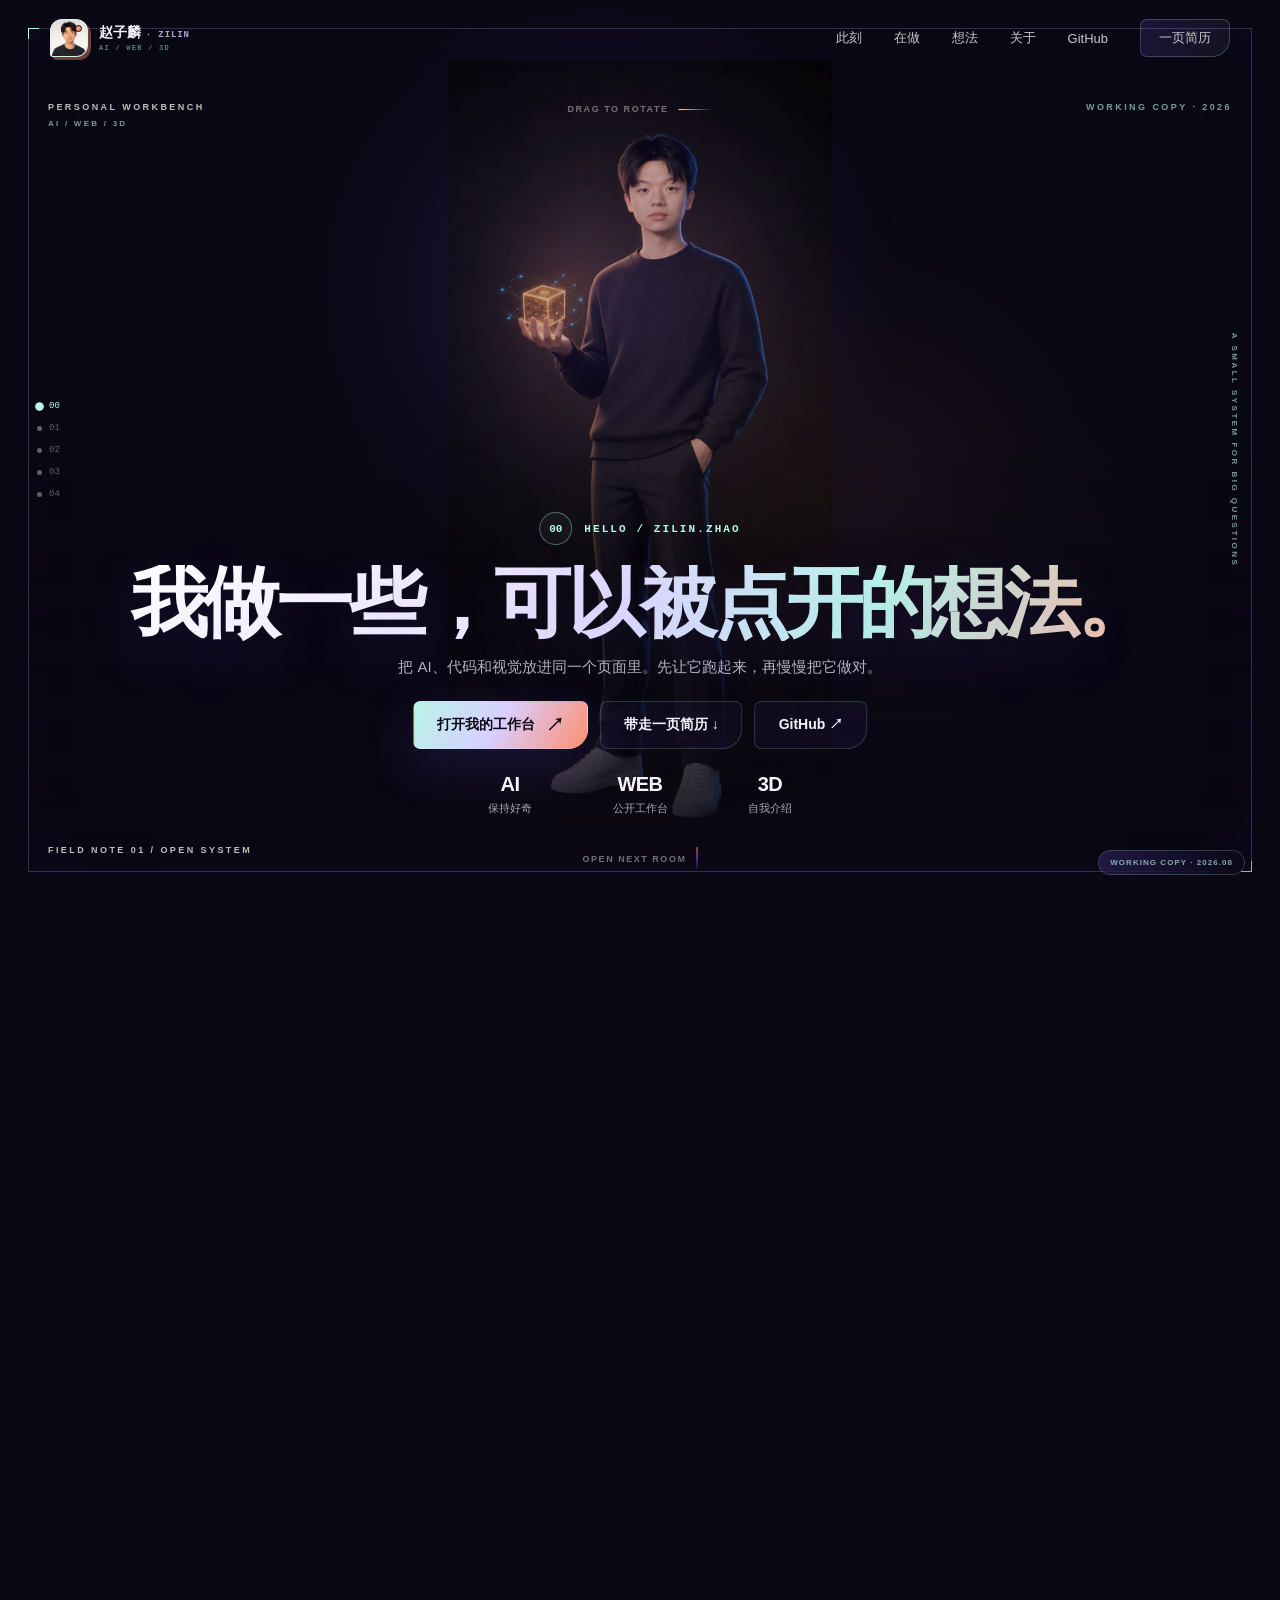
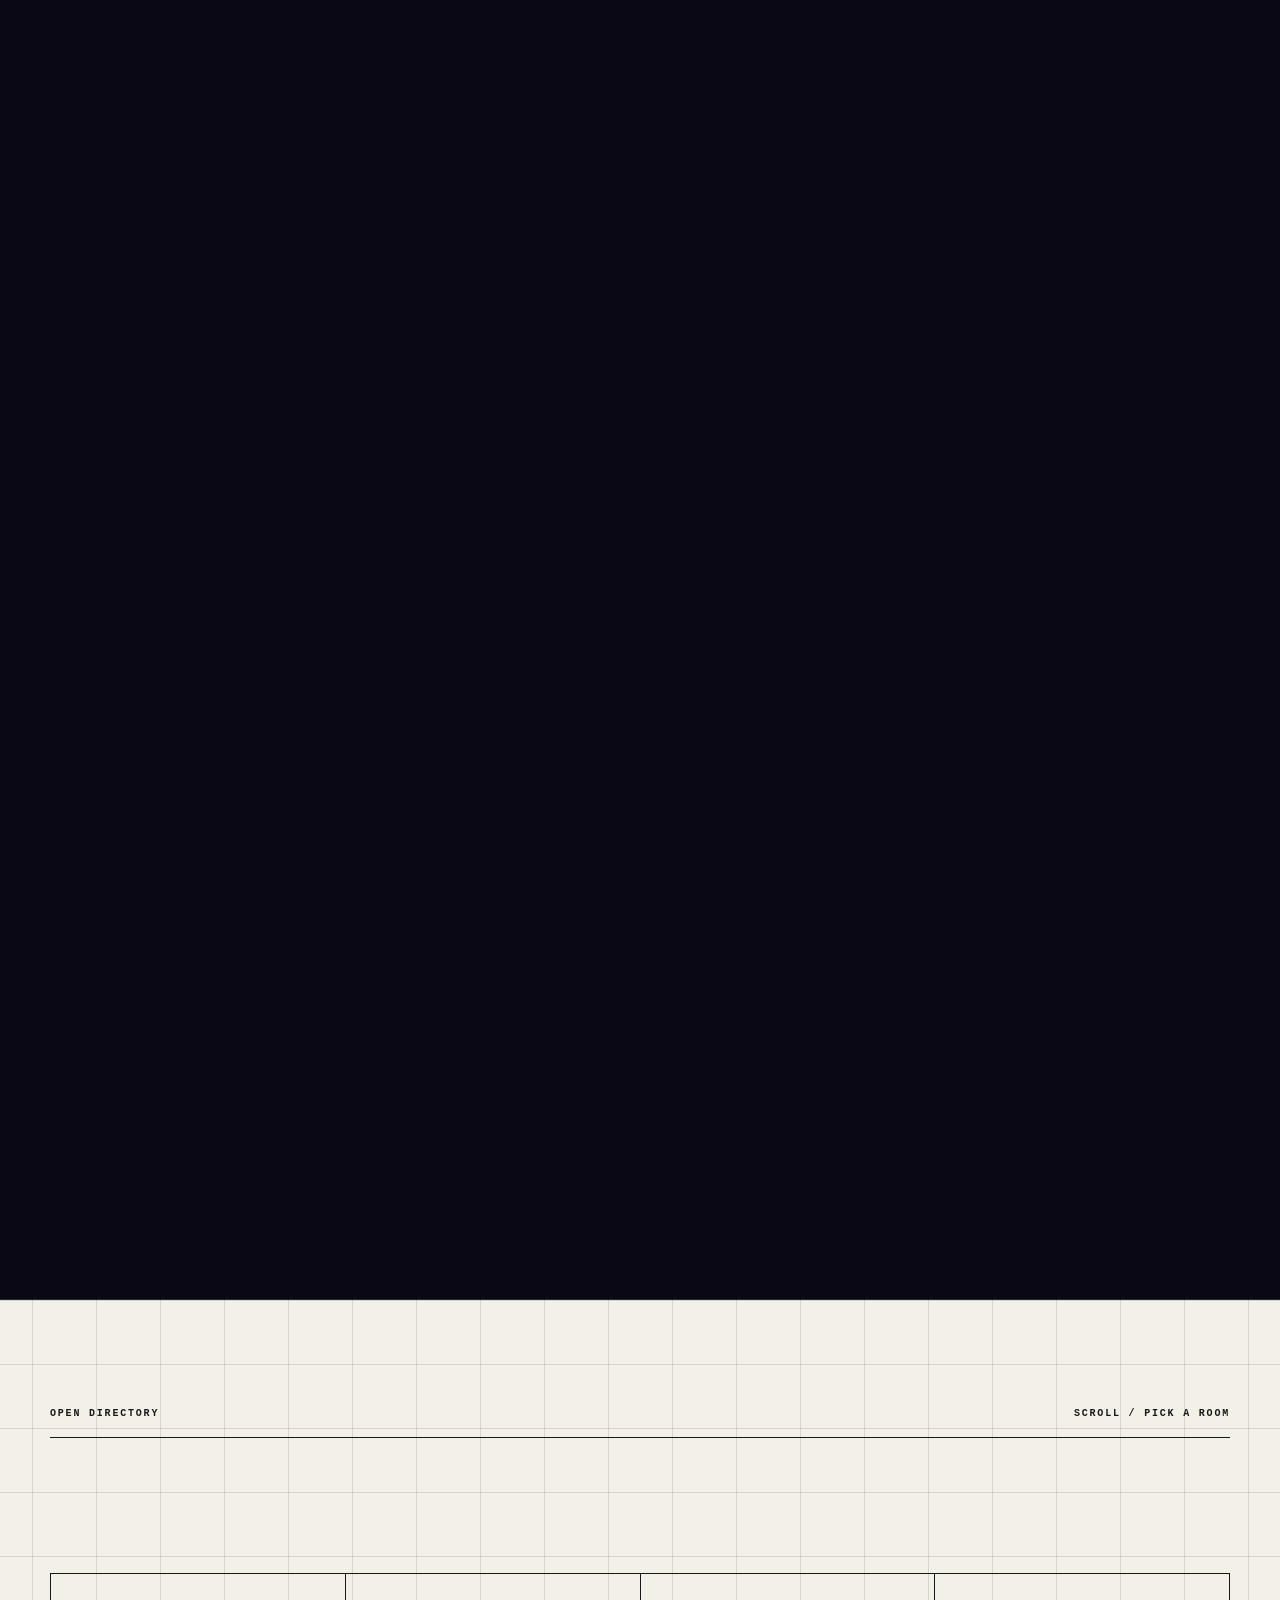
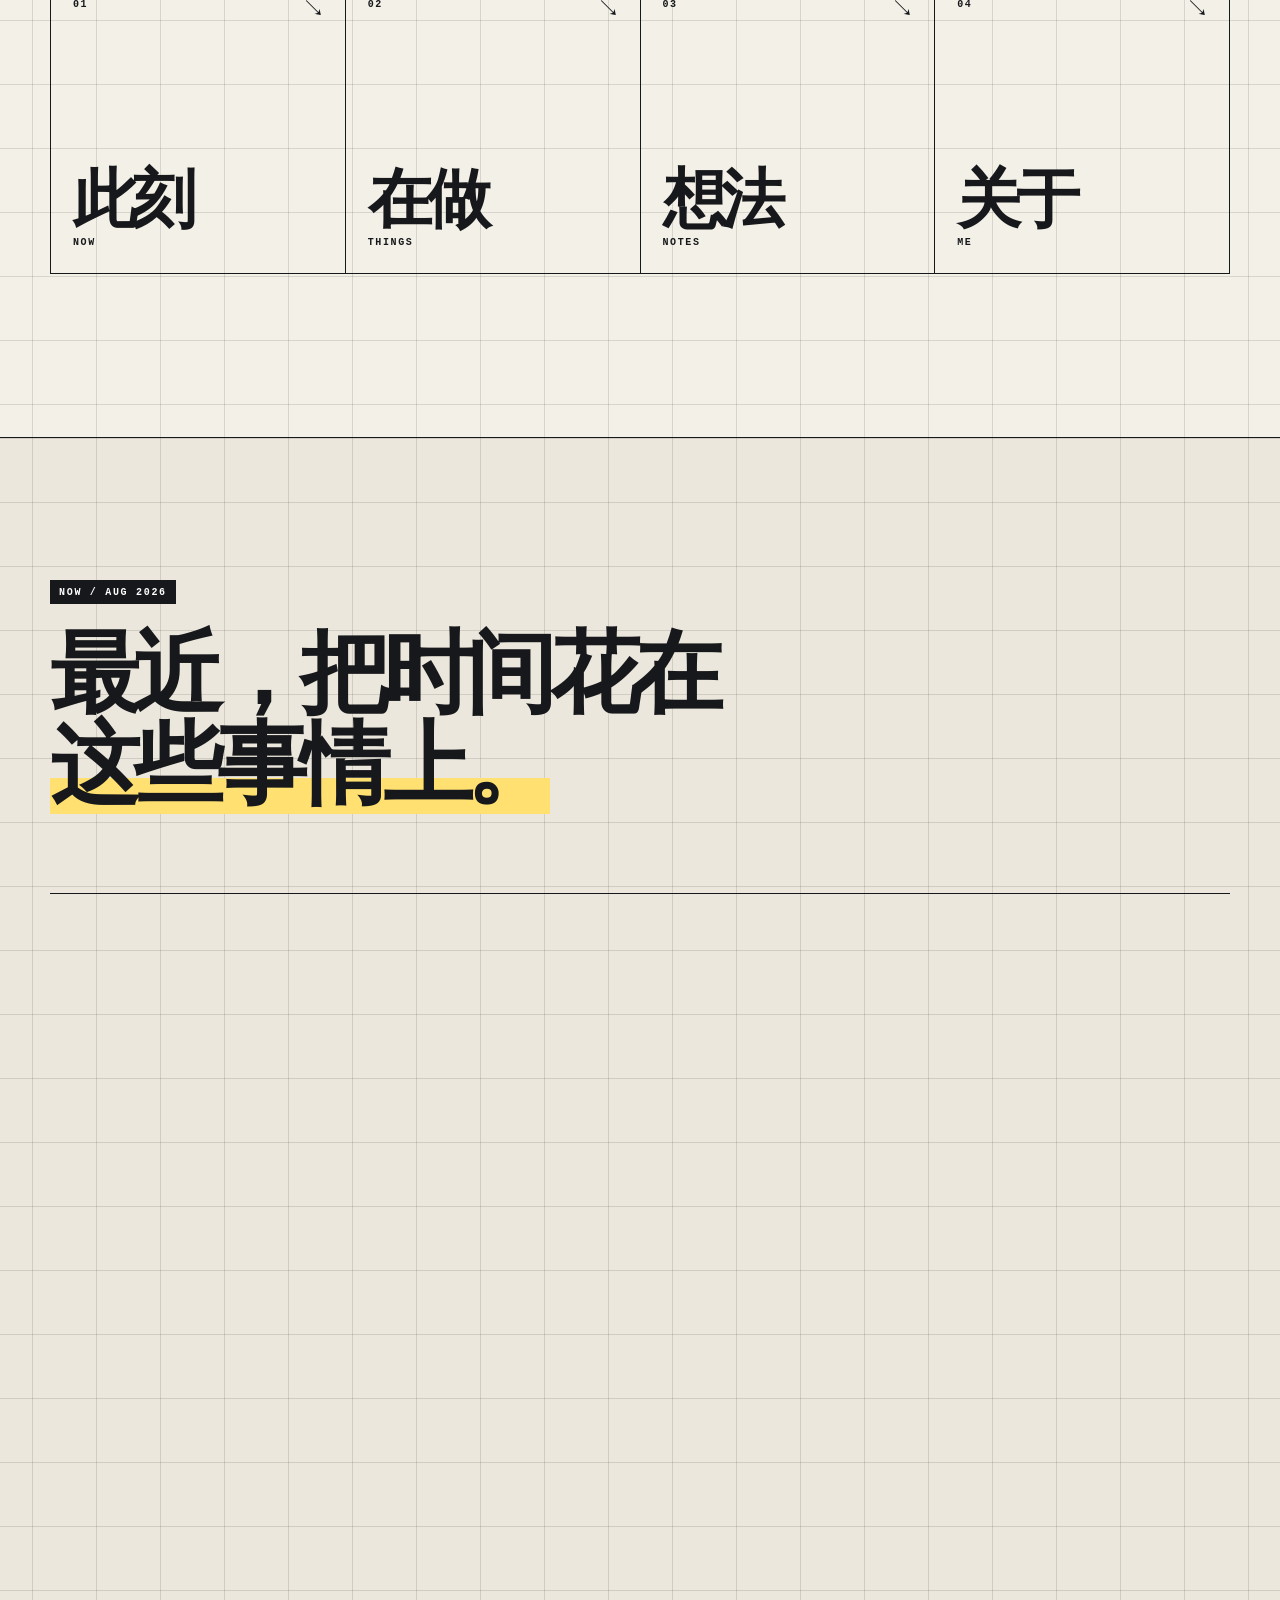
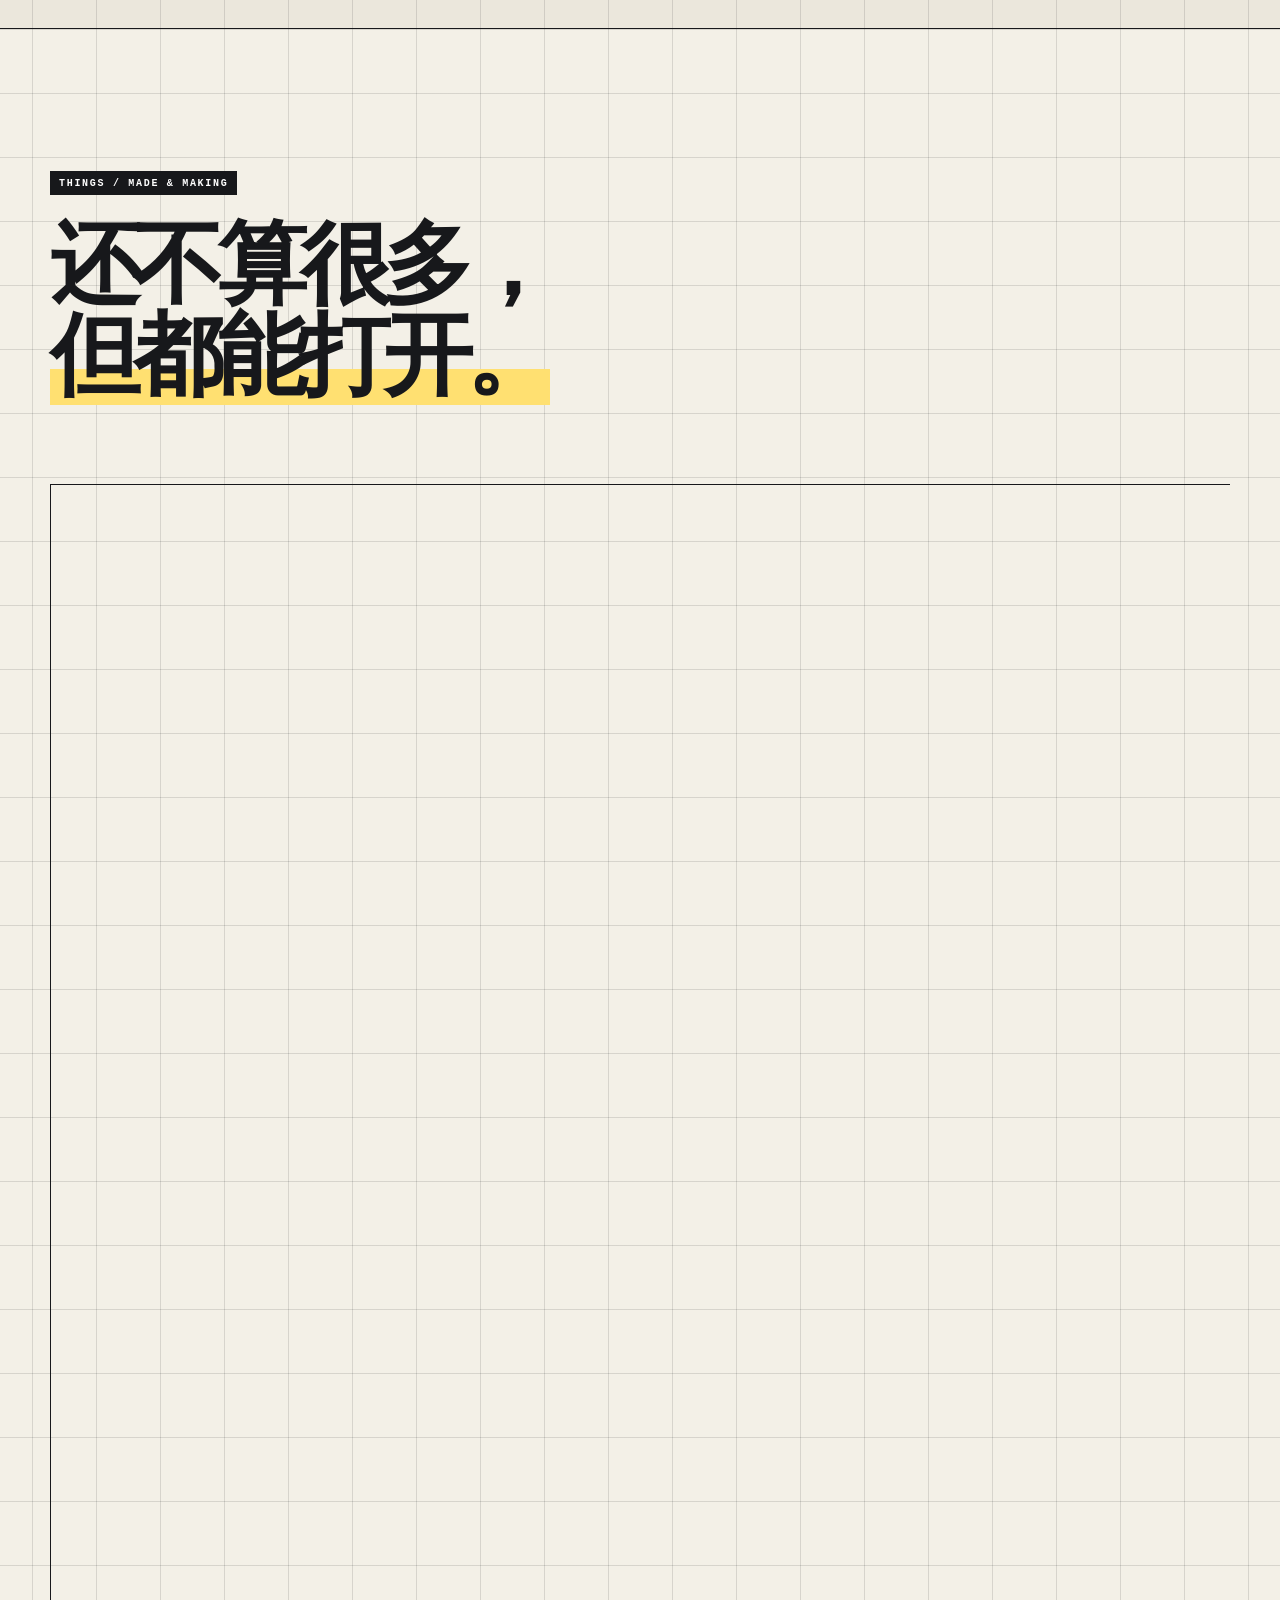
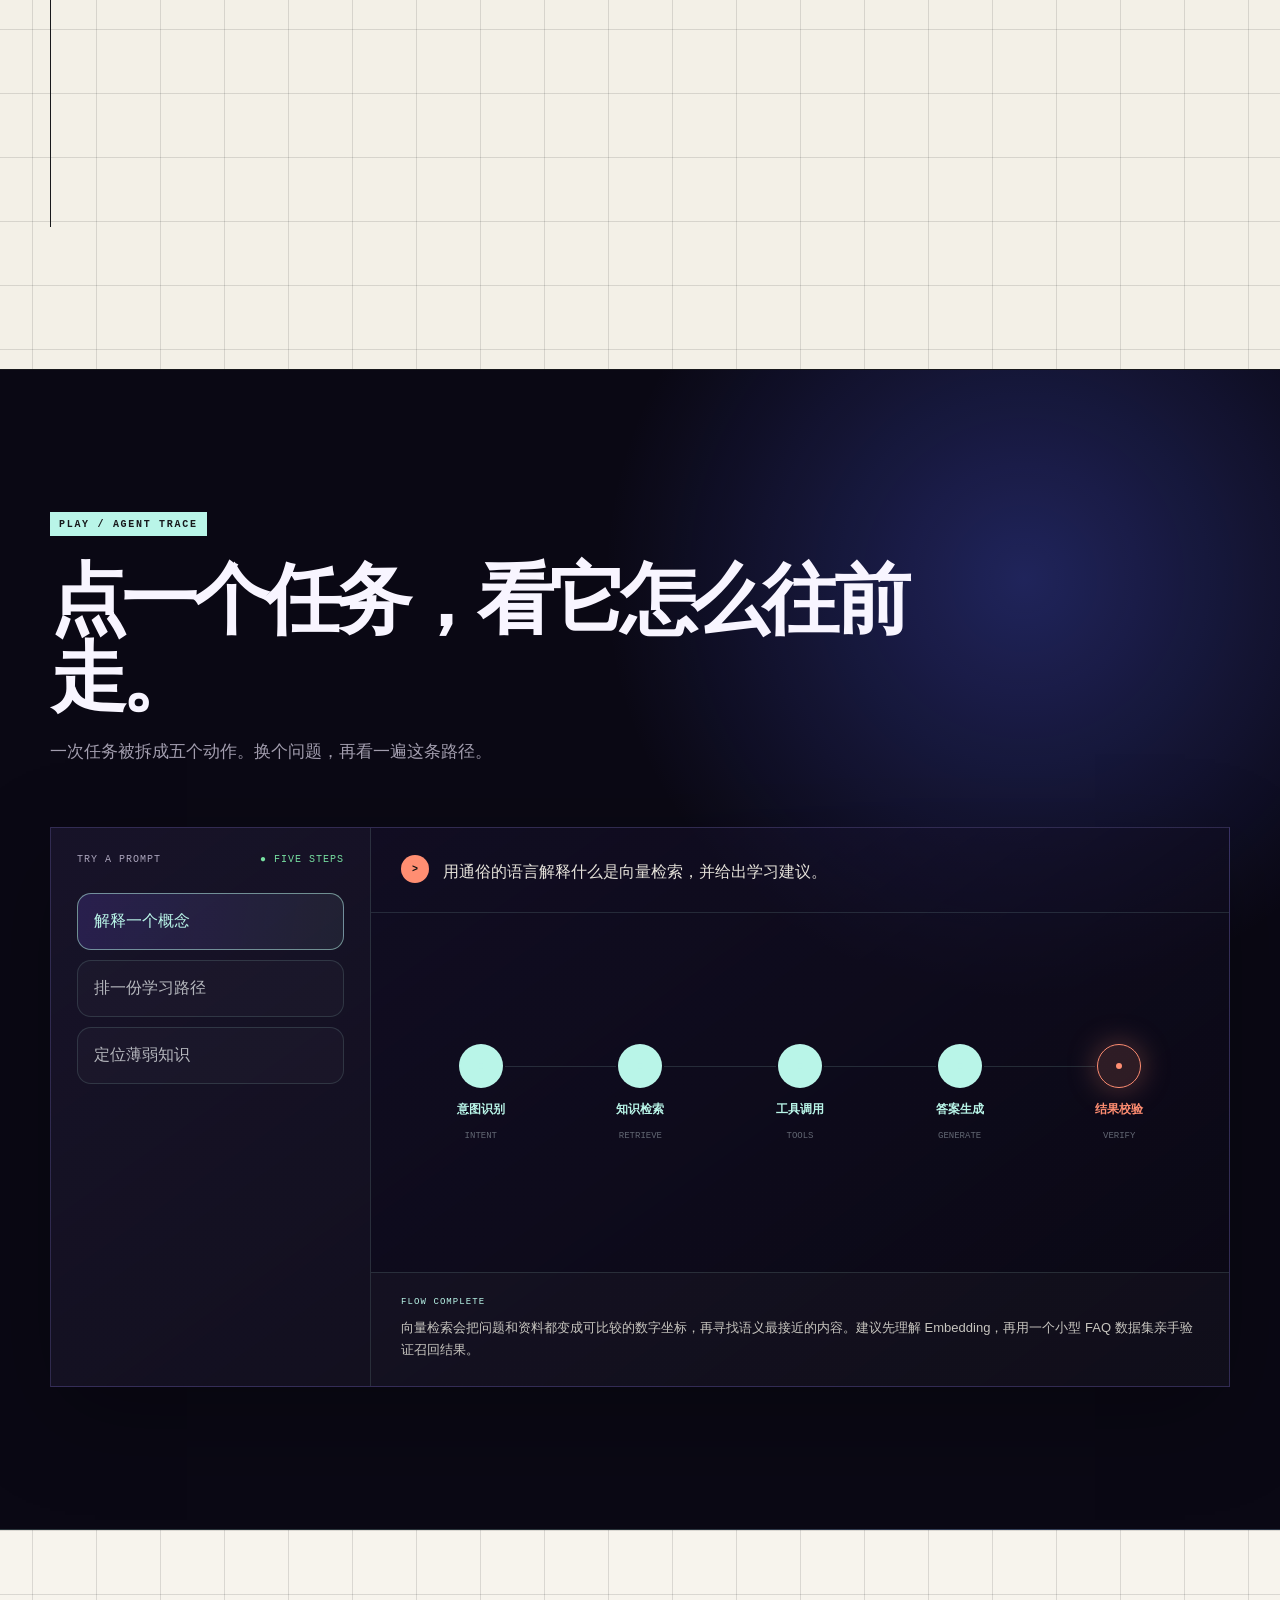
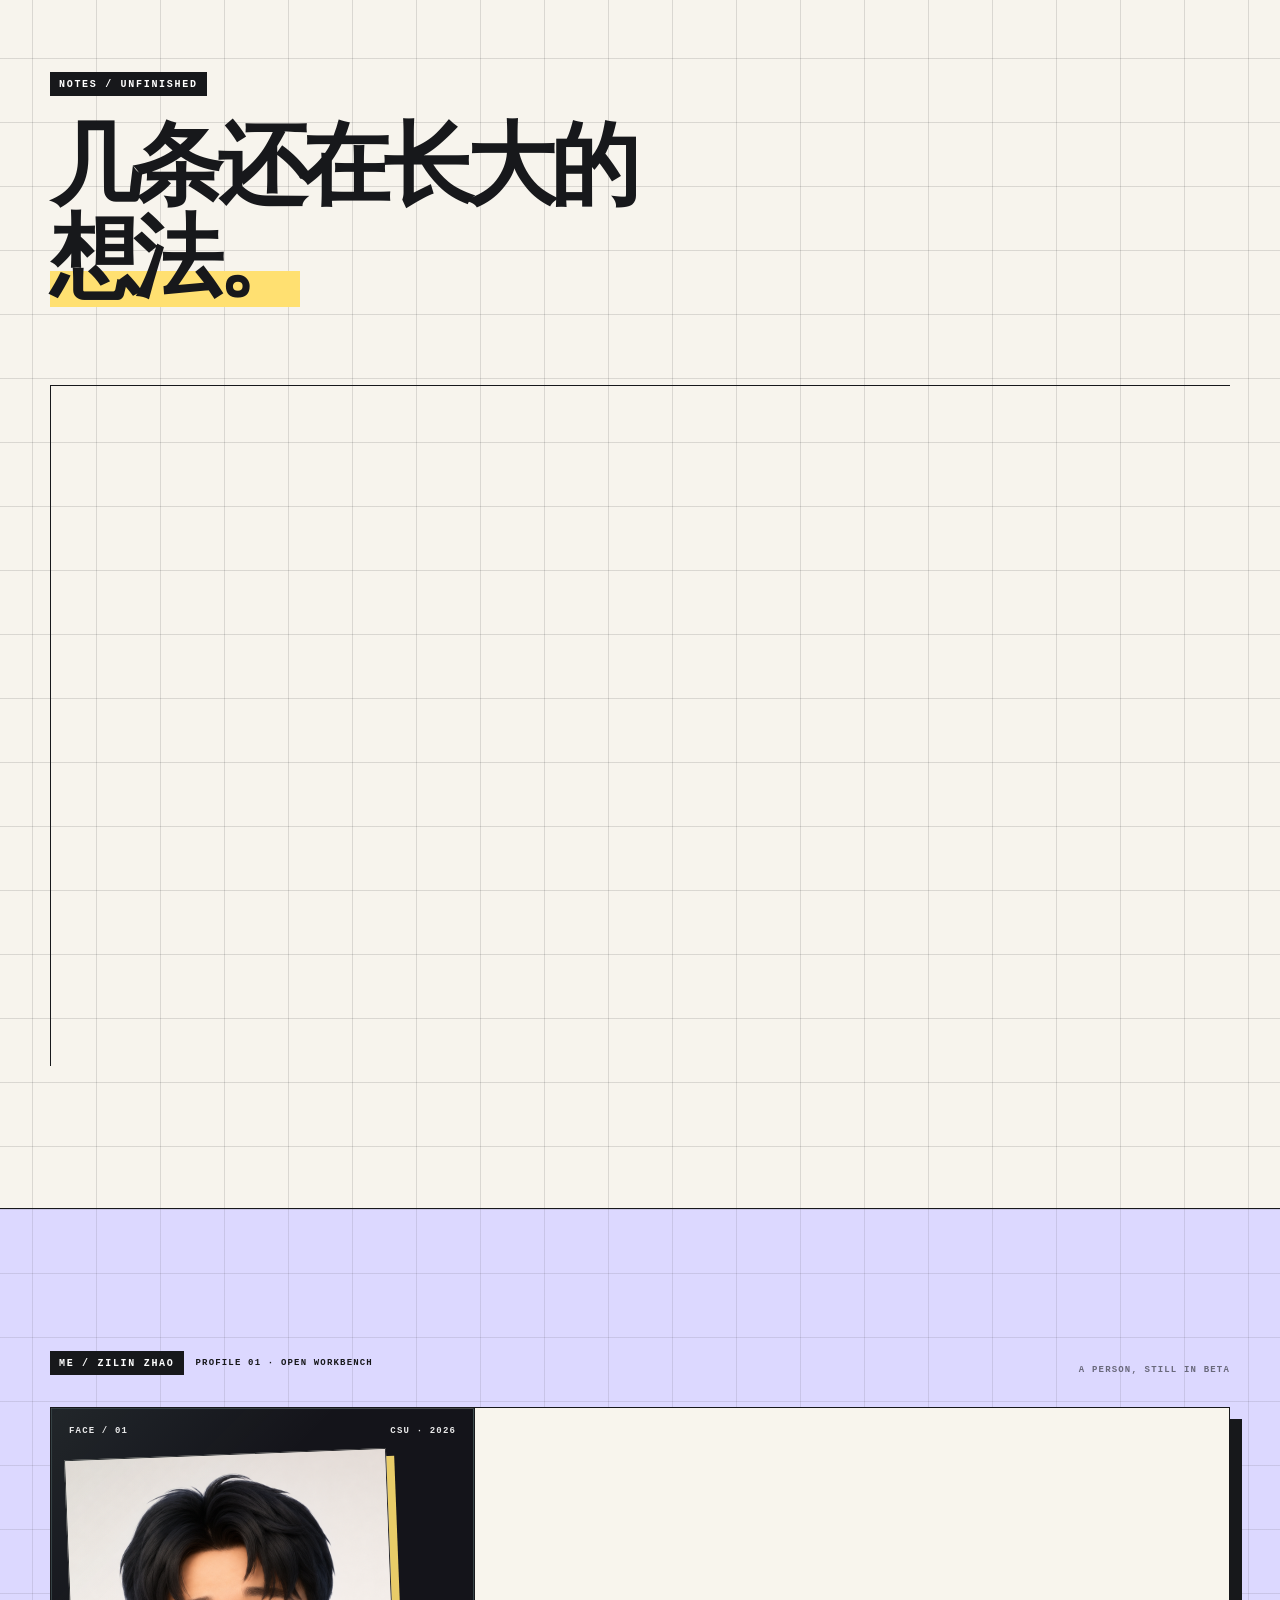
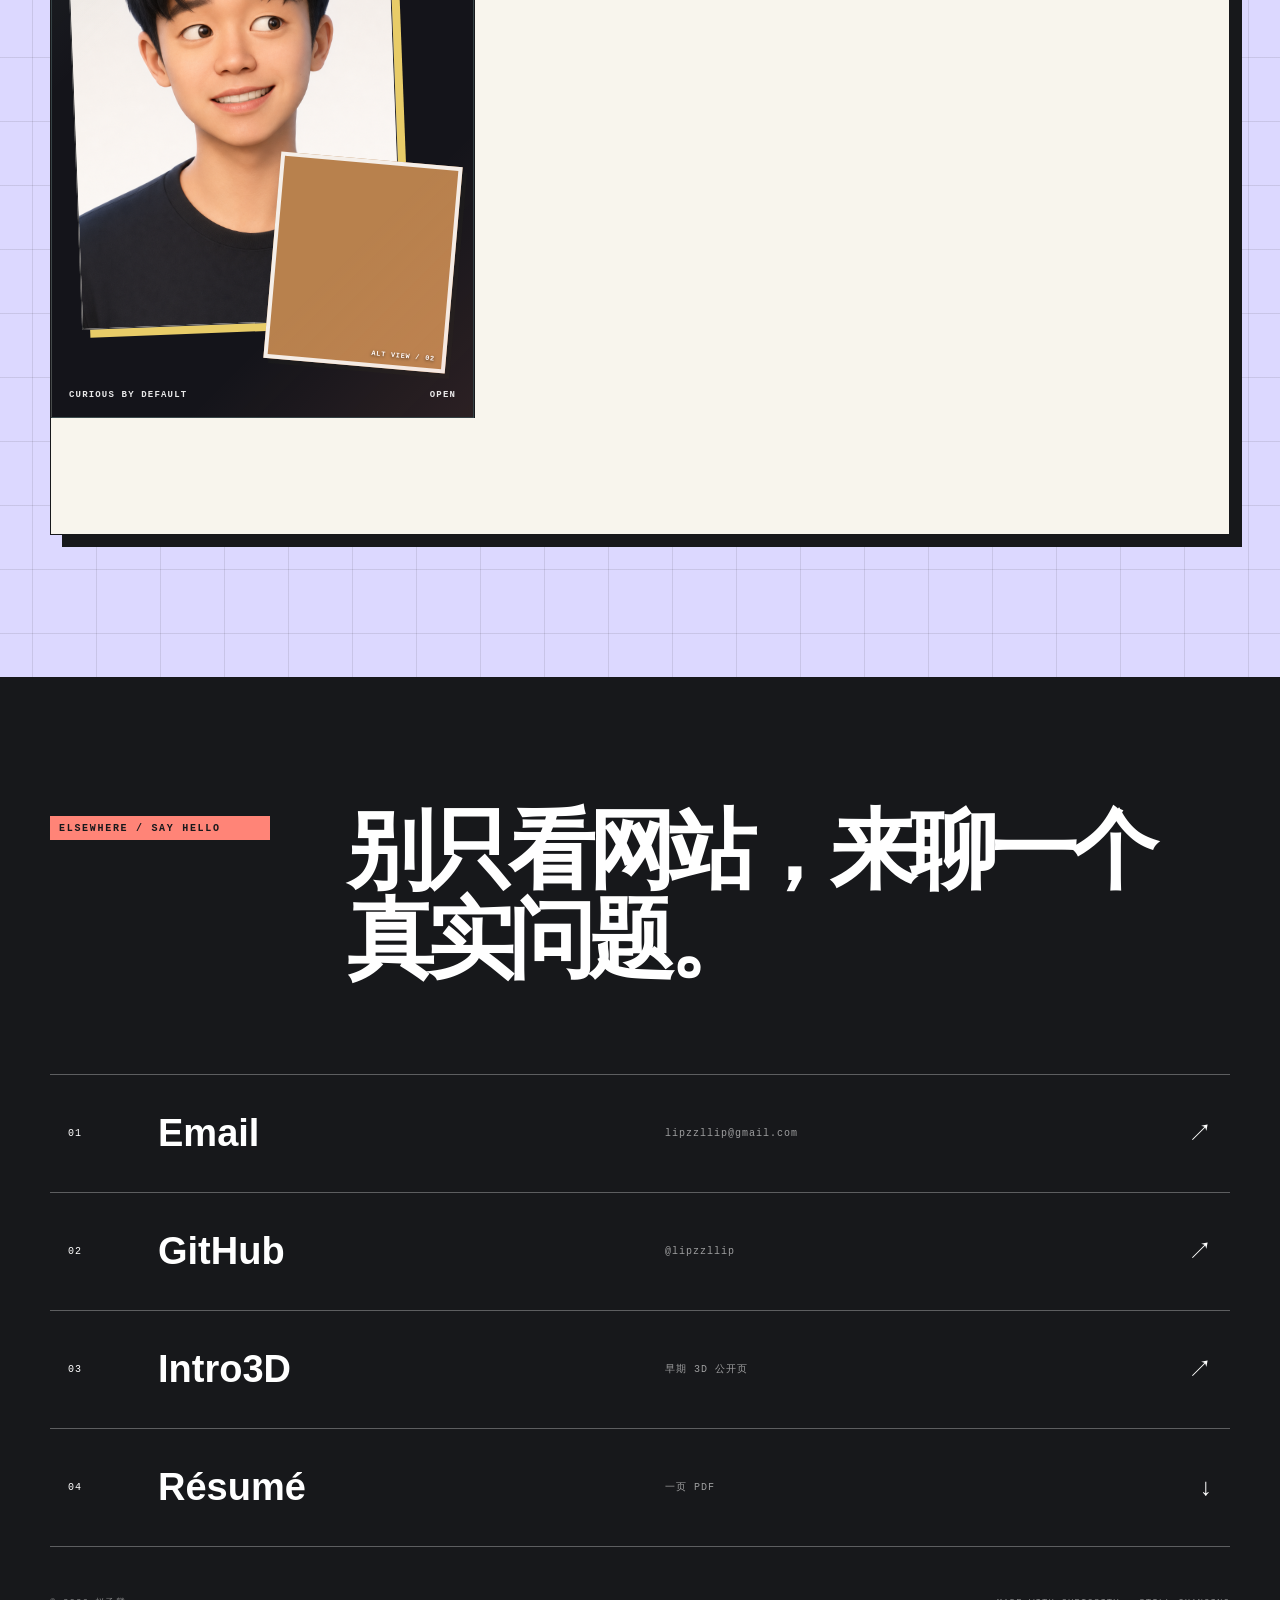
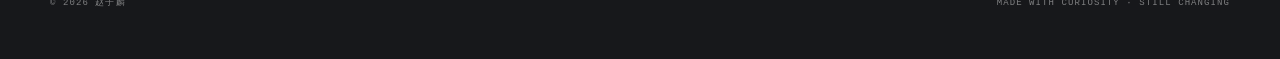
==== commit ed4429e6: "publish avatar-led visual refresh" ====
--- a/index.html
+++ b/index.html
@@ -1,2 +1,2 @@
-<!DOCTYPE html><html lang="zh-CN"><head><meta charSet="utf-8"/><meta name="viewport" content="width=device-width, initial-scale=1"/><link rel="preload" href="/v5-hero-preview.png" as="image"/><link rel="stylesheet" href="/_next/static/css/layout.C8P3OAl6.css" data-rsc-css-href="/_next/static/css/layout.C8P3OAl6.css" data-precedence="vite-rsc/importer-resources"/><link rel="modulepreload" fetchPriority="low" href="/_next/static/chunks/index-DRlp45yZ.js"/><script src="/_next/static/chunks/rolldown-runtime-QTnfLwEv.js" type="module" async=""></script><script src="/_next/static/chunks/framework-BQUlGUOV.js" type="module" async=""></script><link rel="preload" href="/models/zilin-avatar-intro3d.glb" as="fetch" crossorigin="anonymous" type="model/gltf-binary"/><link rel="modulepreload" href="/_next/static/chunks/layout-segment-context-Bu93WAwz.js" crossorigin=""/><link rel="modulepreload" href="/_next/static/chunks/ScrollProgress-B7YCtpvS.js" crossorigin=""/><link rel="modulepreload" href="/_next/static/chunks/Nav-DAkJvhn-.js" crossorigin=""/><link rel="modulepreload" href="/_next/static/chunks/InteractiveResume-xGorXico.js" crossorigin=""/><link rel="modulepreload" href="/_next/static/chunks/Reveal-BSB6gTRb.js" crossorigin=""/><link rel="modulepreload" href="/_next/static/chunks/AgentDemo-kcOMZkVC.js" crossorigin=""/><title>赵子麟 | 一些可以被点开的想法</title><meta name="description" content="赵子麟的个人工作台：3D 自我介绍、AI 交互实验、正在做的东西和还没想完的想法。"/><meta name="keywords" content="赵子麟,AI应用研发,RAG,Agent,Python,中南大学"/><meta property="og:title" content="赵子麟 | 一些可以被点开的想法"/><meta property="og:description" content="AI、Web、3D，以及一个仍在变化的个人工作台。"/><meta property="og:type" content="website"/><meta property="og:locale" content="zh_CN"/><meta name="twitter:card" content="summary"/><meta name="twitter:title" content="赵子麟 | 一些可以被点开的想法"/><meta name="twitter:description" content="AI、Web、3D，以及一个仍在变化的个人工作台。"/><link rel="icon" href="/icon.svg?d393167735078bbd" type="image/svg+xml" sizes="any"/><meta name="theme-color" content="#0A0814"/><link rel="preload" href="/models/zilin-avatar-intro3d.glb" as="fetch" type="model/gltf-binary" crossorigin="anonymous"/><script>Object.assign(((self[Symbol.for("vinext.navigationRuntime")]??={bootstrap:{routeManifest:null},functions:{}}).bootstrap.rsc??={rsc:[]}),{params:{},nav:{"pathname":"/","searchParams":[]}})</script><link rel="modulepreload" href="/_next/static/chunks/index-DRlp45yZ.js" />
-</head><body><main class="v5-site"><div class="scroll-progress" style="transform:scaleX(0)" aria-hidden="true"></div><nav class="nav "><div class="nav__inner content-shell"><a class="brand" href="#home"><span class="brand__mark" aria-hidden="true">Z/L</span><span class="brand__identity"><strong>赵子麟 <span>· ZILIN</span></strong><small>AI / WEB / 3D</small></span></a><button class="menu-button" type="button" aria-label="打开导航" aria-expanded="false"><span></span></button><div class="nav__links "><a href="#now">此刻</a><a href="#things">在做</a><a href="#notes">想法</a><a href="#me">关于</a><a href="https://github.com/lipzzllip" rel="noreferrer" target="_blank">GitHub</a><a class="nav__contact" href="/resume/zilin-zhao-ai-application-resume.pdf" download="赵子麟-AI应用研发简历.pdf">一页简历</a></div></div></nav><section class="v2-story" id="home"><div class="v2-stage v2-stage--chapter-0 v2-stage--hero "><img class="v3-fallback " src="/zilin-avatar.webp" alt="赵子麟 3D 形象静态预览"/><div class="v2-canvas " aria-hidden="true"></div><div class="v4-signal-ribbon" aria-hidden="true"><div class="v4-signal-ribbon__track"><span>IDEA <i>→</i> SKETCH <i>→</i> BUILD <i>→</i> PLAY</span><span>IDEA <i>→</i> SKETCH <i>→</i> BUILD <i>→</i> PLAY</span><span>IDEA <i>→</i> SKETCH <i>→</i> BUILD <i>→</i> PLAY</span><span>IDEA <i>→</i> SKETCH <i>→</i> BUILD <i>→</i> PLAY</span></div></div><div class="v2-stage__wash"></div><div class="v2-stage__grid" aria-hidden="true"></div><div class="v2-loader " role="status" aria-live="polite"><div class="v2-loader__mark"><span>ZL</span></div><strong>BOOTING ZILIN.WORKSHOP · <!-- -->0<!-- -->%</strong><div class="v2-loader__bar"><span style="transform:scaleX(0)"></span></div></div><div class="v2-meta v2-meta--top"><span>ZL / LIVE BUILD SESSION<small>AI · WEB · INTERACTION</small></span><span>AUG 18 · ONLINE</span></div><div class="v2-meta v2-meta--bottom"><span>IDEA → SKETCH → BUILD → PLAY</span><span>SELF-HOSTED · STILL CHANGING</span></div><div class="v3-side-note" aria-hidden="true">LEARNING IN PUBLIC · MAKING THINGS TO THINK WITH</div><div class="v2-content content-shell"><article class="v2-chapter v2-chapter--hero v2-chapter--active" aria-hidden="false"><div class="v2-chapter__kicker"><span>00</span>HELLO / ZILIN.ZHAO</div><h1>我做一些，可以被点开的想法。</h1><p>把 AI、代码和视觉放进同一个页面里。先让它跑起来，再慢慢把它做对。</p><div class="v2-chapter__actions"><a class="button button--primary" href="#things">打开我的工作台<span aria-hidden="true">↗</span></a><a class="button button--ghost" href="/resume/zilin-zhao-ai-application-resume.pdf" download="赵子麟-AI应用研发简历.pdf">带走一页简历 ↓</a><a class="button button--ghost" href="https://github.com/lipzzllip" target="_blank" rel="noreferrer">GitHub ↗</a></div><div class="v2-facts"><span><strong>AI</strong>保持好奇</span><span><strong>WEB</strong>公开工作台</span><span><strong>3D</strong>自我介绍</span></div></article><article class="v2-chapter v2-chapter--detail " aria-hidden="true" inert=""><span class="v3-timeline-node" aria-hidden="true"></span><div class="v2-chapter__kicker"><span>01</span>NOW / AUG 2026</div><h1>现在，我在学习如何把想法变成界面。</h1><strong class="v3-chapter-subtitle">AI × INTERACTION × WEB</strong><p>这个网站就是其中一个：3D 形象、滚动叙事、贴纸和一堆还没想完的细节。</p><div class="v2-chapter__actions"><a class="button button--primary" href="#now">看正在发生什么<span aria-hidden="true">↗</span></a></div></article><article class="v2-chapter v2-chapter--detail " aria-hidden="true" inert=""><span class="v3-timeline-node" aria-hidden="true"></span><div class="v2-chapter__kicker"><span>02</span>THING / SELF PORTRAIT</div><h1>先做出一个能玩的个人网站。</h1><p>从 Intro3D 原型到自己的代码，保留模型与贴纸，也留下继续生长的空间。</p><div class="v2-chapter__actions"><a class="button button--primary" href="#things">看看正在做的东西<span aria-hidden="true">↗</span></a></div></article><article class="v2-chapter v2-chapter--detail " aria-hidden="true" inert=""><span class="v3-timeline-node" aria-hidden="true"></span><div class="v2-chapter__kicker"><span>03</span>PLAY / TRACE</div><h1>流程图太安静了，我想让它动起来。</h1><p>把一次 Agent 任务拆成几个看得见的步骤，试着让“智能”不再只是一句话。</p><div class="v2-chapter__actions"><a class="button button--primary" href="#play">玩一下 Trace<span aria-hidden="true">↗</span></a></div></article><article class="v2-chapter v2-chapter--detail " aria-hidden="true" inert=""><span class="v3-timeline-node" aria-hidden="true"></span><div class="v2-chapter__kicker"><span>04</span>NEXT / OPEN ENDED</div><h1>还没有答案，也可以先有一个入口。</h1><p>下一步想做一个能读资料、记住上下文、还能被追问的学习工具。</p><div class="v2-chapter__actions"><a class="button button--primary" href="#notes">看看我在想什么<span aria-hidden="true">↗</span></a></div></article></div><nav class="v2-dots" aria-label="3D 简历章节"><button class="v2-dot--active" type="button" aria-label="前往章节 1：HELLO / ZILIN.ZHAO" aria-current="step"><span></span>00</button><button class="" type="button" aria-label="前往章节 2：NOW / AUG 2026"><span></span>01</button><button class="" type="button" aria-label="前往章节 3：THING / SELF PORTRAIT"><span></span>02</button><button class="" type="button" aria-label="前往章节 4：PLAY / TRACE"><span></span>03</button><button class="" type="button" aria-label="前往章节 5：NEXT / OPEN ENDED"><span></span>04</button></nav><div class="v2-gesture" aria-hidden="true"><span>DRAG TO ROTATE</span><i></i></div><button class="v2-scroll-next" type="button"><span>OPEN NEXT ROOM</span><i></i></button><div class="v3-owned-badge">SOURCE: OWNED · STATUS: ALWAYS BUILDING</div></div></section><section class="v5-directory" id="index"><div class="content-shell"><div class="v5-directory__topline"><span>OPEN DIRECTORY</span><span>SCROLL / PICK A ROOM</span></div><div class="v5-directory__grid"><a href="#now"><small>01</small><strong>此刻</strong><span>NOW</span><i aria-hidden="true">↘</i></a><a href="#things"><small>02</small><strong>在做</strong><span>THINGS</span><i aria-hidden="true">↘</i></a><a href="#notes"><small>03</small><strong>想法</strong><span>NOTES</span><i aria-hidden="true">↘</i></a><a href="#me"><small>04</small><strong>关于</strong><span>ME</span><i aria-hidden="true">↘</i></a></div></div></section><section class="v5-section v5-now" id="now"><div class="content-shell"><div class="v5-section__heading"><div class="v5-eyebrow">NOW / AUG 2026</div><h2>最近，把时间花在<br/><span>这些事情上。</span></h2></div><div class="v5-now__list"><div class="reveal  v5-now__item" style="transition-delay:0ms"><span>REBUILDING</span><h3>把个人网站迁回自己的代码</h3><p>从平台原型出发，重新控制模型、镜头、贴纸、文字和每一次更新。</p><i aria-hidden="true">01</i></div><div class="reveal  v5-now__item" style="transition-delay:70ms"><span>LEARNING</span><h3>RAG、Agent 与回答评估</h3><p>不急着背全套名词，先弄懂数据从哪来、工具何时用、失败怎么被看见。</p><i aria-hidden="true">02</i></div><div class="reveal  v5-now__item" style="transition-delay:140ms"><span>TRYING</span><h3>让技术页面更像一个人</h3><p>把 3D、动效和中文文案放在一起，试试看自我介绍还能是什么样子。</p><i aria-hidden="true">03</i></div><div class="reveal  v5-now__item" style="transition-delay:210ms"><span>LOOKING FOR</span><h3>一次能真正参与交付的实习</h3><p>也欢迎一起做小工具、小网页，或者聊一个还没有答案的问题。</p><i aria-hidden="true">04</i></div></div></div></section><section class="v5-section v5-things" id="things"><div class="content-shell"><div class="v5-section__heading v5-section__heading--wide"><div class="v5-eyebrow">THINGS / MADE &amp; MAKING</div><h2>还不算很多，<br/><span>但都能打开。</span></h2></div><div class="v5-things__grid"><div class="reveal  v5-thing v5-thing--portrait" style="transition-delay:0ms"><a href="#home"><div class="v5-thing__visual"><img src="/v5-hero-preview.png" alt="赵子麟 3D 个人网站首屏" width="1280" height="900"/><span>LIVE SELF PORTRAIT</span></div><div class="v5-thing__copy"><div>01 / THIS WEBSITE</div><h3>一个会转身的自我介绍</h3><p>3D 形象、滚动章节和贴纸都在浏览器里运行。你现在就在这个作品里面。</p><strong>回到开头 <svg viewBox="0 0 24 24" aria-hidden="true"><path d="M5 12h13M13 6l6 6-6 6"></path></svg></strong></div></a></div><div class="reveal  v5-thing v5-thing--intro" style="transition-delay:80ms"><a href="https://intro3d.com/u/lipzzllip" target="_blank" rel="noreferrer"><div class="v5-thing__visual"><img src="/intro3d-preview.webp" alt="Intro3D 个人主页原型" width="1280" height="800" loading="lazy"/><span>THE FIRST PROTOTYPE</span></div><div class="v5-thing__copy"><div>02 / INTRO3D</div><h3>最早的 3D 原型</h3><p>先在平台上验证“模型就是首页”这件事，再把喜欢的部分迁回自己的代码。</p><strong>打开公开页 <svg viewBox="0 0 24 24" aria-hidden="true"><path d="M5 12h13M13 6l6 6-6 6"></path></svg></strong></div></a></div><div class="reveal  v5-thing v5-thing--trace" style="transition-delay:0ms"><a href="#play"><div class="v5-thing__visual" aria-hidden="true"><div class="v5-mini-trace"><span>ASK</span><i></i><span>FIND</span><i></i><span>USE</span><i></i><span>CHECK</span></div><b>CLICK TO RUN</b></div><div class="v5-thing__copy"><div>03 / TRACE PLAYGROUND</div><h3>把 Agent 的动作摊开</h3><p>不说“它很智能”，只把识别、检索、调用、生成和校验做成一段可玩的流程。</p><strong>玩一下 <svg viewBox="0 0 24 24" aria-hidden="true"><path d="M5 12h13M13 6l6 6-6 6"></path></svg></strong></div></a></div><div class="reveal  v5-thing v5-thing--next" style="transition-delay:80ms"><a href="#notes"><div class="v5-thing__visual" aria-hidden="true"><span>PDF</span><span>?</span><span>CONTEXT</span><span>↗</span><strong>WHAT IF A FILE COULD TALK BACK?</strong></div><div class="v5-thing__copy"><div>04 / NEXT OBJECT</div><h3>让资料变成一段对话</h3><p>想做一个能读资料、记住上下文、接受追问，也愿意承认“不知道”的学习工具。</p><strong>还在构思 <svg viewBox="0 0 24 24" aria-hidden="true"><path d="M5 12h13M13 6l6 6-6 6"></path></svg></strong></div></a></div></div></div></section><section class="v5-play" id="play"><div class="content-shell"><div class="v5-play__heading"><div class="v5-eyebrow">PLAY / AGENT TRACE</div><h2>点一个任务，看它怎么往前走。</h2><p>一次任务被拆成五个动作。换个问题，再看一遍这条路径。</p></div><div class="agent-demo"><div class="agent-demo__sidebar"><div class="agent-demo__label"><span>TRY A PROMPT</span><span>● FIVE STEPS</span></div><button class="agent-demo__task agent-demo__task--active" type="button">解释一个概念</button><button class="agent-demo__task " type="button">排一份学习路径</button><button class="agent-demo__task " type="button">定位薄弱知识</button></div><div class="agent-demo__content"><div class="agent-demo__query"><span>&gt;</span><p>用通俗的语言解释什么是向量检索，并给出学习建议。</p></div><div class="agent-demo__flow" aria-label="Agent 执行流程"><div class="flow-node "><div class="flow-node__orb"></div><strong>意图识别</strong><small>INTENT</small></div><div class="flow-node "><div class="flow-node__orb"></div><strong>知识检索</strong><small>RETRIEVE</small></div><div class="flow-node "><div class="flow-node__orb"></div><strong>工具调用</strong><small>TOOLS</small></div><div class="flow-node "><div class="flow-node__orb"></div><strong>答案生成</strong><small>GENERATE</small></div><div class="flow-node "><div class="flow-node__orb"></div><strong>结果校验</strong><small>VERIFY</small></div></div><div class="agent-demo__result" aria-live="polite"><span>MOVING FORWARD</span><p>正在组合上下文、工具与约束，并等待校验结果…</p></div></div></div></div></section><section class="v5-section v5-notes" id="notes"><div class="content-shell"><div class="v5-section__heading"><div class="v5-eyebrow">NOTES / UNFINISHED</div><h2>几条还在长大的<br/><span>想法。</span></h2></div><div class="v5-notes__grid"><div class="reveal  v5-note" style="transition-delay:0ms"><div><span>01</span><small>关于 AI</small></div><h3>答案不是产品。</h3><p>真正的产品还要处理数据从哪来、失败怎么办，以及什么时候应该把控制权交还给人。</p></div><div class="reveal  v5-note" style="transition-delay:70ms"><div><span>02</span><small>关于界面</small></div><h3>动效不是装饰。</h3><p>它应该帮助人理解自己在哪、刚刚发生了什么、接下来还可以做什么。</p></div><div class="reveal  v5-note" style="transition-delay:0ms"><div><span>03</span><small>关于学习</small></div><h3>先做一个小而完整的东西。</h3><p>它通常比收藏一百份教程更接近理解，也更容易暴露自己真正不会的部分。</p></div><div class="reveal  v5-note" style="transition-delay:70ms"><div><span>04</span><small>关于这里</small></div><h3>这个网站不会有最终版。</h3><p>每学会一点，我就回来改一处。它记录的不是结论，而是方向逐渐变清楚的过程。</p></div></div></div></section><section class="v5-section v5-me" id="me"><div class="content-shell"><div class="v5-me__header"><div><div class="v5-eyebrow">ME / ZILIN ZHAO</div><span class="v5-me__serial">PROFILE 01 · OPEN WORKBENCH</span></div><p>A PERSON, STILL IN BETA</p></div><div class="v5-me__sheet"><div class="v5-me__portrait"><img src="/zilin-avatar.webp" alt="赵子麟的个人形象" loading="lazy"/><div class="v5-me__portrait-top"><span>SELF / 01</span><span>CSU · 2026</span></div><div class="v5-me__portrait-mark">ZL</div><div class="v5-me__portrait-bottom"><span>AI / WEB / 3D</span><span>OPEN</span></div></div><div class="reveal  v5-me__body" style="transition-delay:90ms"><h2>我在把“会用 AI”，变成“能做出东西”。</h2><div class="v5-me__copy"><p class="v5-me__lead">中南大学数据科学与大数据技术本科在读。最近在做的事很简单：把 AI、 交互和 3D 放到同一张桌上，看看一个模糊想法怎样变成可运行的页面。</p><p>我还在积累真正的项目，但会把每一次尝试留下来：一个页面、一段交互， 一个没做完的工具。这张档案卡，也会跟着它们一起更新。</p><div class="v5-me__facts" aria-label="个人信息"><div><small>BASE</small><strong>长沙 / CSU</strong></div><div><small>FOCUS</small><strong>AI 应用 · Web · 3D</strong></div><div><small>OPEN TO</small><strong>实习 / 共创</strong></div></div><div class="v5-me__tags" aria-label="个人标签"><span>AI CURIOUS</span><span>LEARNING BY BUILDING</span></div></div></div></div></div></section><section class="v5-contact" id="contact"><div class="content-shell"><div class="v5-contact__top"><div class="v5-eyebrow">ELSEWHERE / SAY HELLO</div><h2>别只看网站，来聊一个真实问题。</h2></div><div class="v5-contact__links"><a href="mailto:lipzzllip@gmail.com"><span>01</span><strong>Email</strong><small>lipzzllip@gmail.com</small><i>↗</i></a><a href="https://github.com/lipzzllip" target="_blank" rel="noreferrer"><span>02</span><strong>GitHub</strong><small>@lipzzllip</small><i>↗</i></a><a href="https://intro3d.com/u/lipzzllip" target="_blank" rel="noreferrer"><span>03</span><strong>Intro3D</strong><small>早期 3D 公开页</small><i>↗</i></a><a href="/resume/zilin-zhao-ai-application-resume.pdf" download="赵子麟-AI应用研发简历.pdf"><span>04</span><strong>Résumé</strong><small>一页 PDF</small><i>↓</i></a></div><footer class="v5-footer"><span>© 2026 赵子麟</span><span>MADE WITH CURIOSITY · STILL CHANGING</span></footer></div></section></main><script type="module" src="/_next/static/chunks/index-DRlp45yZ.js" id="_R_" async=""></script><script>((self[Symbol.for("vinext.navigationRuntime")]??={bootstrap:{routeManifest:null},functions:{}}).bootstrap.rsc??={rsc:[]}).rsc.push("2:I[\"cce530d3d6c9\",[],\"Children\",1]\n")</script><script>((self[Symbol.for("vinext.navigationRuntime")]??={bootstrap:{routeManifest:null},functions:{}}).bootstrap.rsc??={rsc:[]}).rsc.push("3:I[\"85065cd2da35\",[],\"GlobalErrorBoundary\",1]\n")</script><script>((self[Symbol.for("vinext.navigationRuntime")]??={bootstrap:{routeManifest:null},functions:{}}).bootstrap.rsc??={rsc:[]}).rsc.push("4:I[\"947791336e9a\",[],\"default\",1]\n")</script><script>((self[Symbol.for("vinext.navigationRuntime")]??={bootstrap:{routeManifest:null},functions:{}}).bootstrap.rsc??={rsc:[]}).rsc.push("5:I[\"85065cd2da35\",[],\"ErrorBoundary\",1]\n")</script><script>((self[Symbol.for("vinext.navigationRuntime")]??={bootstrap:{routeManifest:null},functions:{}}).bootstrap.rsc??={rsc:[]}).rsc.push("6:I[\"5570ff2cc645\",[],\"LayoutSegmentProvider\",1]\n")</script><script>((self[Symbol.for("vinext.navigationRuntime")]??={bootstrap:{routeManifest:null},functions:{}}).bootstrap.rsc??={rsc:[]}).rsc.push("7:I[\"cce530d3d6c9\",[],\"Slot\",1]\n")</script><script>((self[Symbol.for("vinext.navigationRuntime")]??={bootstrap:{routeManifest:null},functions:{}}).bootstrap.rsc??={rsc:[]}).rsc.push("8:I[\"85065cd2da35\",[],\"NotFoundBoundary\",1]\n")</script><script>((self[Symbol.for("vinext.navigationRuntime")]??={bootstrap:{routeManifest:null},functions:{}}).bootstrap.rsc??={rsc:[]}).rsc.push("9:I[\"a7605aee65be\",[],\"AppRouterScrollTarget\",1]\n")</script><script>((self[Symbol.for("vinext.navigationRuntime")]??={bootstrap:{routeManifest:null},functions:{}}).bootstrap.rsc??={rsc:[]}).rsc.push("a:I[\"85065cd2da35\",[],\"RedirectBoundary\",1]\n")</script><script>((self[Symbol.for("vinext.navigationRuntime")]??={bootstrap:{routeManifest:null},functions:{}}).bootstrap.rsc??={rsc:[]}).rsc.push(":HL[\"/_next/static/css/layout.C8P3OAl6.css\",\"style\"     ]\n")</script><script>((self[Symbol.for("vinext.navigationRuntime")]??={bootstrap:{routeManifest:null},functions:{}}).bootstrap.rsc??={rsc:[]}).rsc.push(":HL[\"/models/zilin-avatar-intro3d.glb\",\"fetch\",{\"crossOrigin\":\"anonymous\",\"type\":\"model/gltf-binary\"}]\n")</script><script>((self[Symbol.for("vinext.navigationRuntime")]??={bootstrap:{routeManifest:null},functions:{}}).bootstrap.rsc??={rsc:[]}).rsc.push("0:{\"__route\":\"route:/\",\"__interceptionContext\":null,\"__layoutIds\":[\"layout:/\"],\"__rootLayout\":\"/\",\"__sourcePage\":\"/page\",\"page:/\":\"$L1\",\"layout:/\":[[[[\"$\",\"link\",\"css:/_next/static/css/layout.C8P3OAl6.css\",{\"rel\":\"stylesheet\",\"precedence\":\"vite-rsc/importer-resources\",\"href\":\"/_next/static/css/layout.C8P3OAl6.css\",\"data-rsc-css-href\":\"/_next/static/css/layout.C8P3OAl6.css\"}],\"$undefined\"],[\"$\",\"html\",null,{\"lang\":\"zh-CN\",\"children\":[[\"$\",\"head\",null,{\"children\":[\"$\",\"link\",null,{\"rel\":\"preload\",\"href\":\"/models/zilin-avatar-intro3d.glb\",\"as\":\"fetch\",\"type\":\"model/gltf-binary\",\"crossOrigin\":\"anonymous\"}]}],[\"$\",\"body\",null,{\"children\":[\"$\",\"$L2\",null,{}]}]]}]],null],\"route:/\":[[[\"$\",\"meta\",null,{\"charSet\":\"utf-8\"}],[[\"$\",\"title\",\"0\",{\"children\":\"赵子麟 | 一些可以被点开的想法\"}],[\"$\",\"meta\",\"1\",{\"name\":\"description\",\"content\":\"赵子麟的个人工作台：3D 自我介绍、AI 交互实验、正在做的东西和还没想完的想法。\"}],[\"$\",\"meta\",\"2\",{\"name\":\"keywords\",\"content\":\"赵子麟,AI应用研发,RAG,Agent,Python,中南大学\"}],[\"$\",\"meta\",\"3\",{\"property\":\"og:title\",\"content\":\"赵子麟 | 一些可以被点开的想法\"}],[\"$\",\"meta\",\"4\",{\"property\":\"og:description\",\"content\":\"AI、Web、3D，以及一个仍在变化的个人工作台。\"}],[\"$\",\"meta\",\"5\",{\"property\":\"og:type\",\"content\":\"website\"}],[\"$\",\"meta\",\"6\",{\"property\":\"og:locale\",\"content\":\"zh_CN\"}],[\"$\",\"meta\",\"7\",{\"name\":\"twitter:card\",\"content\":\"summary\"}],[\"$\",\"meta\",\"8\",{\"name\":\"twitter:title\",\"content\":\"赵子麟 | 一些可以被点开的想法\"}],[\"$\",\"meta\",\"9\",{\"name\":\"twitter:description\",\"content\":\"AI、Web、3D，以及一个仍在变化的个人工作台。\"}],[\"$\",\"link\",\"10\",{\"data-vinext-streamed-icon\":\"$undefined\",\"rel\":\"icon\",\"href\":\"/icon.svg?d393167735078bbd\",\"type\":\"image/svg+xml\",\"sizes\":\"any\",\"color\":\"$undefined\",\"media\":\"$undefined\",\"fetchPriority\":\"$undefined\"}]],[[\"$\",\"meta\",\"0\",{\"name\":\"viewport\",\"content\":\"width=device-width, initial-scale=1\"}],[\"$\",\"meta\",\"1\",{\"name\":\"theme-color\",\"content\":\"#0A0814\"}]]],[\"$\",\"$L3\",null,{\"fallback\":\"$4\",\"children\":[\"$\",\"$L5\",null,{\"fallback\":\"$4\",\"children\":[\"$\",\"$L6\",null,{\"providerId\":\"layout:/\",\"segmentMap\":{\"children\":[]},\"children\":[\"$\",\"$L7\",null,{\"id\":\"layout:/\",\"parallelSlots\":\"$undefined\",\"children\":[\"$\",\"$L8\",null,{\"resetKey\":\"\",\"fallback\":[[\"$\",\"title\",null,{\"children\":\"404: This page could not be found.\"}],[\"$\",\"div\",null,{\"style\":{\"fontFamily\":\"system-ui,\\\"Segoe UI\\\",Roboto,Helvetica,Arial,sans-serif,\\\"Apple Color Emoji\\\",\\\"Segoe UI Emoji\\\"\",\"height\":\"100vh\",\"textAlign\":\"center\",\"display\":\"flex\",\"flexDirection\":\"column\",\"alignItems\":\"center\",\"justifyContent\":\"center\"},\"children\":[\"$\",\"div\",null,{\"children\":[[\"$\",\"style\",null,{\"dangerouslySetInnerHTML\":{\"__html\":\"body{color:#000;background:#fff;margin:0}.next-error-h1{border-right:1px solid rgba(0,0,0,.3)}@media (prefers-color-scheme:dark){body{color:#fff;background:#000}.next-error-h1{border-right:1px solid rgba(255,255,255,.3)}}\"}}],[\"$\",\"h1\",null,{\"className\":\"next-error-h1\",\"style\":{\"display\":\"inline-block\",\"margin\":\"0 20px 0 0\",\"padding\":\"0 23px 0 0\",\"fontSize\":24,\"fontWeight\":500,\"verticalAlign\":\"top\",\"lineHeight\":\"49px\"},\"children\":404}],[\"$\",\"div\",null,{\"style\":{\"display\":\"inline-block\"},\"children\":[\"$\",\"h2\",null,{\"style\":{\"fontSize\":14,\"fontWeight\":400,\"lineHeight\":\"49px\",\"margin\":0},\"children\":\"This page could not be found.\"}]}]]}]}]],\"children\":[\"$\",\"$L9\",null,{\"children\":[\"$\",\"$La\",null,{\"children\":[[\"$\",\"$L6\",null,{\"providerId\":\"page:/\",\"segmentMap\":{\"children\":[\"__PAGE__\"]},\"children\":[\"$\",\"$L7\",null,{\"id\":\"page:/\"}]}],null]}]}]}]}]}]}]}],null,null],\"__layoutFlags\":{\"layout:/\":\"s\"},\"__artifactCompatibility\":{\"schemaVersion\":1,\"graphVersion\":\"app-route-graph:1177fd80f83fa7b0\",\"deploymentVersion\":\"d295427a-05ae-439c-a0b4-34a1c071ebe7\",\"appElementsSchemaVersion\":1,\"rscPayloadSchemaVersion\":1,\"rootBoundaryId\":\"/\",\"renderEpoch\":null},\"__renderObservation\":{\"schemaVersion\":1,\"output\":{\"kind\":\"app-rsc\",\"mountedSlotsFingerprint\":null,\"renderEpoch\":null,\"rootBoundaryId\":\"/\",\"routeId\":\"route:/\"},\"completeness\":\"partial\",\"boundaryOutcome\":{\"kind\":\"unknown\"},\"requestApis\":[{\"kind\":\"connection\",\"status\":\"unknown\"},{\"kind\":\"cookies\",\"status\":\"unknown\"},{\"kind\":\"draftMode\",\"status\":\"unknown\"},{\"kind\":\"headers\",\"status\":\"unknown\"},{\"kind\":\"params\",\"status\":\"unknown\"},{\"kind\":\"searchParams\",\"status\":\"unknown\"}],\"dynamicFetches\":[],\"cacheTags\":[\"/\",\"_N_T_/\",\"_N_T_/index\",\"_N_T_/layout\",\"_N_T_/page\"],\"pathTags\":[\"/\"],\"cacheability\":\"unknown\",\"downgrade\":{\"target\":\"freshRender\",\"reasons\":[{\"code\":\"CP_DOWNGRADE_CACHEABILITY_UNKNOWN\",\"target\":\"freshRender\"},{\"code\":\"CP_DOWNGRADE_INCOMPLETE_OBSERVATION\",\"completeness\":\"partial\",\"target\":\"freshRender\"},{\"code\":\"CP_DOWNGRADE_UNKNOWN_REQUEST_API\",\"requestApi\":\"connection\",\"target\":\"freshRender\"},{\"code\":\"CP_DOWNGRADE_UNKNOWN_REQUEST_API\",\"requestApi\":\"cookies\",\"target\":\"freshRender\"},{\"code\":\"CP_DOWNGRADE_UNKNOWN_REQUEST_API\",\"requestApi\":\"draftMode\",\"target\":\"freshRender\"},{\"code\":\"CP_DOWNGRADE_UNKNOWN_REQUEST_API\",\"requestApi\":\"headers\",\"target\":\"freshRender\"},{\"code\":\"CP_DOWNGRADE_UNKNOWN_REQUEST_API\",\"requestApi\":\"params\",\"target\":\"freshRender\"},{\"code\":\"CP_DOWNGRADE_UNKNOWN_REQUEST_API\",\"requestApi\":\"searchParams\",\"target\":\"freshRender\"}],\"fallback\":{\"kind\":\"breakerFallback\",\"code\":\"CP_PRIVATE_DYNAMIC_DOWNGRADE\",\"mode\":\"renderFresh\",\"scope\":\"affectedOutput\",\"fields\":{\"reasonCodes\":[\"CP_DOWNGRADE_CACHEABILITY_UNKNOWN\",\"CP_DOWNGRADE_INCOMPLETE_OBSERVATION\",\"CP_DOWNGRADE_UNKNOWN_REQUEST_API\",\"CP_DOWNGRADE_UNKNOWN_REQUEST_API\",\"CP_DOWNGRADE_UNKNOWN_REQUEST_API\",\"CP_DOWNGRADE_UNKNOWN_REQUEST_API\",\"CP_DOWNGRADE_UNKNOWN_REQUEST_API\",\"CP_DOWNGRADE_UNKNOWN_REQUEST_API\"],\"target\":\"freshRender\"}},\"isPublicCacheCandidate\":false}}}\n")</script><script>((self[Symbol.for("vinext.navigationRuntime")]??={bootstrap:{routeManifest:null},functions:{}}).bootstrap.rsc??={rsc:[]}).rsc.push("b:I[\"4ab35cddcc2d\",[],\"default\",1]\n")</script><script>((self[Symbol.for("vinext.navigationRuntime")]??={bootstrap:{routeManifest:null},functions:{}}).bootstrap.rsc??={rsc:[]}).rsc.push("c:I[\"99c1d5595385\",[],\"default\",1]\n")</script><script>((self[Symbol.for("vinext.navigationRuntime")]??={bootstrap:{routeManifest:null},functions:{}}).bootstrap.rsc??={rsc:[]}).rsc.push("d:I[\"2c0798c4275b\",[],\"default\",1]\n")</script><script>((self[Symbol.for("vinext.navigationRuntime")]??={bootstrap:{routeManifest:null},functions:{}}).bootstrap.rsc??={rsc:[]}).rsc.push("e:I[\"ab0e265b1002\",[],\"default\",1]\n")</script><script>((self[Symbol.for("vinext.navigationRuntime")]??={bootstrap:{routeManifest:null},functions:{}}).bootstrap.rsc??={rsc:[]}).rsc.push(":HL[\"/v5-hero-preview.png\",\"image\"]\n")</script><script>((self[Symbol.for("vinext.navigationRuntime")]??={bootstrap:{routeManifest:null},functions:{}}).bootstrap.rsc??={rsc:[]}).rsc.push("1:[\"$\",\"main\",null,{\"className\":\"v5-site\",\"children\":[[\"$\",\"$Lb\",null,{}],[\"$\",\"$Lc\",null,{}],[\"$\",\"$Ld\",null,{}],[\"$\",\"section\",null,{\"className\":\"v5-directory\",\"id\":\"index\",\"children\":[\"$\",\"div\",null,{\"className\":\"content-shell\",\"children\":[[\"$\",\"div\",null,{\"className\":\"v5-directory__topline\",\"children\":[[\"$\",\"span\",null,{\"children\":\"OPEN DIRECTORY\"}],[\"$\",\"span\",null,{\"children\":\"SCROLL / PICK A ROOM\"}]]}],[\"$\",\"div\",null,{\"className\":\"v5-directory__grid\",\"children\":[[\"$\",\"a\",\"01\",{\"href\":\"#now\",\"children\":[[\"$\",\"small\",null,{\"children\":\"01\"}],[\"$\",\"strong\",null,{\"children\":\"此刻\"}],[\"$\",\"span\",null,{\"children\":\"NOW\"}],[\"$\",\"i\",null,{\"aria-hidden\":\"true\",\"children\":\"↘\"}]]}],[\"$\",\"a\",\"02\",{\"href\":\"#things\",\"children\":[[\"$\",\"small\",null,{\"children\":\"02\"}],[\"$\",\"strong\",null,{\"children\":\"在做\"}],[\"$\",\"span\",null,{\"children\":\"THINGS\"}],[\"$\",\"i\",null,{\"aria-hidden\":\"true\",\"children\":\"↘\"}]]}],[\"$\",\"a\",\"03\",{\"href\":\"#notes\",\"children\":[[\"$\",\"small\",null,{\"children\":\"03\"}],[\"$\",\"strong\",null,{\"children\":\"想法\"}],[\"$\",\"span\",null,{\"children\":\"NOTES\"}],[\"$\",\"i\",null,{\"aria-hidden\":\"true\",\"children\":\"↘\"}]]}],[\"$\",\"a\",\"04\",{\"href\":\"#me\",\"children\":[[\"$\",\"small\",null,{\"children\":\"04\"}],[\"$\",\"strong\",null,{\"children\":\"关于\"}],[\"$\",\"span\",null,{\"children\":\"ME\"}],[\"$\",\"i\",null,{\"aria-hidden\":\"true\",\"children\":\"↘\"}]]}]]}]]}]}],[\"$\",\"section\",null,{\"className\":\"v5-section v5-now\",\"id\":\"now\",\"children\":[\"$\",\"div\",null,{\"className\":\"content-shell\",\"children\":[[\"$\",\"div\",null,{\"className\":\"v5-section__heading\",\"children\":[[\"$\",\"div\",null,{\"className\":\"v5-eyebrow\",\"children\":\"NOW / AUG 2026\"}],[\"$\",\"h2\",null,{\"children\":[\"最近，把时间花在\",[\"$\",\"br\",null,{}],[\"$\",\"span\",null,{\"children\":\"这些事情上。\"}]]}]]}],[\"$\",\"div\",null,{\"className\":\"v5-now__list\",\"children\":[[\"$\",\"$Le\",\"REBUILDING\",{\"className\":\"v5-now__item\",\"delay\":0,\"children\":[[\"$\",\"span\",null,{\"children\":\"REBUILDING\"}],[\"$\",\"h3\",null,{\"children\":\"把个人网站迁回自己的代码\"}],[\"$\",\"p\",null,{\"children\":\"从平台原型出发，重新控制模型、镜头、贴纸、文字和每一次更新。\"}],[\"$\",\"i\",null,{\"aria-hidden\":\"true\",\"children\":\"01\"}]]}],[\"$\",\"$Le\",\"LEARNING\",{\"className\":\"v5-now__item\",\"delay\":70,\"children\":[[\"$\",\"span\",null,{\"children\":\"LEARNING\"}],[\"$\",\"h3\",null,{\"children\":\"RAG、Agent 与回答评估\"}],[\"$\",\"p\",null,{\"children\":\"不急着背全套名词，先弄懂数据从哪来、工具何时用、失败怎么被看见。\"}],[\"$\",\"i\",null,{\"aria-hidden\":\"true\",\"children\":\"02\"}]]}],[\"$\",\"$Le\",\"TRYING\",{\"className\":\"v5-now__item\",\"delay\":140,\"children\":[[\"$\",\"span\",null,{\"children\":\"TRYING\"}],[\"$\",\"h3\",null,{\"children\":\"让技术页面更像一个人\"}],[\"$\",\"p\",null,{\"children\":\"把 3D、动效和中文文案放在一起，试试看自我介绍还能是什么样子。\"}],[\"$\",\"i\",null,{\"aria-hidden\":\"true\",\"children\":\"03\"}]]}],[\"$\",\"$Le\",\"LOOKING FOR\",{\"className\":\"v5-now__item\",\"delay\":210,\"children\":[[\"$\",\"span\",null,{\"children\":\"LOOKING FOR\"}],[\"$\",\"h3\",null,{\"children\":\"一次能真正参与交付的实习\"}],[\"$\",\"p\",null,{\"children\":\"也欢迎一起做小工具、小网页，或者聊一个还没有答案的问题。\"}],[\"$\",\"i\",null,{\"aria-hidden\":\"true\",\"children\":\"04\"}]]}]]}]]}]}],[\"$\",\"section\",null,{\"className\":\"v5-section v5-things\",\"id\":\"things\",\"children\":[\"$\",\"div\",null,{\"className\":\"content-shell\",\"children\":[[\"$\",\"div\",null,{\"className\":\"v5-section__heading v5-section__heading--wide\",\"children\":[[\"$\",\"div\",null,{\"className\":\"v5-eyebrow\",\"children\":\"THINGS / MADE \u0026 MAKING\"}],[\"$\",\"h2\",null,{\"children\":[\"还不算很多，\",[\"$\",\"br\",null,{}],[\"$\",\"span\",null,{\"children\":\"但都能打开。\"}]]}]]}],[\"$\",\"div\",null,{\"className\":\"v5-things__grid\",\"children\":[[\"$\",\"$Le\",null,{\"className\":\"v5-thing v5-thing--portrait\",\"children\":[\"$\",\"a\",null,{\"href\":\"#home\",\"children\":[[\"$\",\"div\",null,{\"className\":\"v5-thing__visual\",\"children\":[[\"$\",\"img\",null,{\"src\":\"/v5-hero-preview.png\",\"alt\":\"赵子麟 3D 个人网站首屏\",\"width\":\"1280\",\"height\":\"900\"}],[\"$\",\"span\",null,{\"children\":\"LIVE SELF PORTRAIT\"}]]}],[\"$\",\"div\",null,{\"className\":\"v5-thing__copy\",\"children\":[[\"$\",\"div\",null,{\"children\":\"01 / THIS WEBSITE\"}],[\"$\",\"h3\",null,{\"children\":\"一个会转身的自我介绍\"}],[\"$\",\"p\",null,{\"children\":\"3D 形象、滚动章节和贴纸都在浏览器里运行。你现在就在这个作品里面。\"}],[\"$\",\"strong\",null,{\"children\":[\"回到开头 \",[\"$\",\"svg\",null,{\"viewBox\":\"0 0 24 24\",\"aria-hidden\":\"true\",\"children\":[\"$\",\"path\",null,{\"d\":\"M5 12h13M13 6l6 6-6 6\"}]}]]}]]}]]}]}],[\"$\",\"$Le\",null,{\"className\":\"v5-thing v5-thing--intro\",\"delay\":80,\"children\":[\"$\",\"a\",null,{\"href\":\"https://intro3d.com/u/lipzzllip\",\"target\":\"_blank\",\"rel\":\"noreferrer\",\"children\":[[\"$\",\"div\",null,{\"className\":\"v5-thing__visual\",\"children\":[[\"$\",\"img\",null,{\"src\":\"/intro3d-preview.webp\",\"alt\":\"Intro3D 个人主页原型\",\"width\":\"1280\",\"height\":\"800\",\"loading\":\"lazy\"}],[\"$\",\"span\",null,{\"children\":\"THE FIRST PROTOTYPE\"}]]}],[\"$\",\"div\",null,{\"className\":\"v5-thing__copy\",\"children\":[[\"$\",\"div\",null,{\"children\":\"02 / INTRO3D\"}],[\"$\",\"h3\",null,{\"children\":\"最早的 3D 原型\"}],[\"$\",\"p\",null,{\"children\":\"先在平台上验证“模型就是首页”这件事，再把喜欢的部分迁回自己的代码。\"}],[\"$\",\"strong\",null,{\"children\":[\"打开公开页 \",[\"$\",\"svg\",null,{\"viewBox\":\"0 0 24 24\",\"aria-hidden\":\"true\",\"children\":[\"$\",\"path\",null,{\"d\":\"M5 12h13M13 6l6 6-6 6\"}]}]]}]]}]]}]}],[\"$\",\"$Le\",null,{\"className\":\"v5-thing v5-thing--trace\",\"children\":[\"$\",\"a\",null,{\"href\":\"#play\",\"children\":[[\"$\",\"div\",null,{\"className\":\"v5-thing__visual\",\"aria-hidden\":\"true\",\"children\":[[\"$\",\"div\",null,{\"className\":\"v5-mini-trace\",\"children\":[[\"$\",\"span\",null,{\"children\":\"ASK\"}],\"$Lf\",\"$L10\",\"$L11\",\"$L12\",\"$L13\",\"$L14\"]}],\"$L15\"]}],\"$L16\"]}]}],\"$L17\"]}]]}]}],\"$L18\",\"$L19\",\"$L1a\",\"$L1b\"]}]\n")</script><script>((self[Symbol.for("vinext.navigationRuntime")]??={bootstrap:{routeManifest:null},functions:{}}).bootstrap.rsc??={rsc:[]}).rsc.push("1c:I[\"c3e11bca5103\",[],\"default\",1]\n")</script><script>((self[Symbol.for("vinext.navigationRuntime")]??={bootstrap:{routeManifest:null},functions:{}}).bootstrap.rsc??={rsc:[]}).rsc.push("f:[\"$\",\"i\",null,{}]\n")</script><script>((self[Symbol.for("vinext.navigationRuntime")]??={bootstrap:{routeManifest:null},functions:{}}).bootstrap.rsc??={rsc:[]}).rsc.push("10:[\"$\",\"span\",null,{\"children\":\"FIND\"}]\n")</script><script>((self[Symbol.for("vinext.navigationRuntime")]??={bootstrap:{routeManifest:null},functions:{}}).bootstrap.rsc??={rsc:[]}).rsc.push("11:[\"$\",\"i\",null,{}]\n")</script><script>((self[Symbol.for("vinext.navigationRuntime")]??={bootstrap:{routeManifest:null},functions:{}}).bootstrap.rsc??={rsc:[]}).rsc.push("12:[\"$\",\"span\",null,{\"children\":\"USE\"}]\n")</script><script>((self[Symbol.for("vinext.navigationRuntime")]??={bootstrap:{routeManifest:null},functions:{}}).bootstrap.rsc??={rsc:[]}).rsc.push("13:[\"$\",\"i\",null,{}]\n")</script><script>((self[Symbol.for("vinext.navigationRuntime")]??={bootstrap:{routeManifest:null},functions:{}}).bootstrap.rsc??={rsc:[]}).rsc.push("14:[\"$\",\"span\",null,{\"children\":\"CHECK\"}]\n")</script><script>((self[Symbol.for("vinext.navigationRuntime")]??={bootstrap:{routeManifest:null},functions:{}}).bootstrap.rsc??={rsc:[]}).rsc.push("15:[\"$\",\"b\",null,{\"children\":\"CLICK TO RUN\"}]\n")</script><script>((self[Symbol.for("vinext.navigationRuntime")]??={bootstrap:{routeManifest:null},functions:{}}).bootstrap.rsc??={rsc:[]}).rsc.push("16:[\"$\",\"div\",null,{\"className\":\"v5-thing__copy\",\"children\":[[\"$\",\"div\",null,{\"children\":\"03 / TRACE PLAYGROUND\"}],[\"$\",\"h3\",null,{\"children\":\"把 Agent 的动作摊开\"}],[\"$\",\"p\",null,{\"children\":\"不说“它很智能”，只把识别、检索、调用、生成和校验做成一段可玩的流程。\"}],[\"$\",\"strong\",null,{\"children\":[\"玩一下 \",[\"$\",\"svg\",null,{\"viewBox\":\"0 0 24 24\",\"aria-hidden\":\"true\",\"children\":[\"$\",\"path\",null,{\"d\":\"M5 12h13M13 6l6 6-6 6\"}]}]]}]]}]\n")</script><script>((self[Symbol.for("vinext.navigationRuntime")]??={bootstrap:{routeManifest:null},functions:{}}).bootstrap.rsc??={rsc:[]}).rsc.push("17:[\"$\",\"$Le\",null,{\"className\":\"v5-thing v5-thing--next\",\"delay\":80,\"children\":[\"$\",\"a\",null,{\"href\":\"#notes\",\"children\":[[\"$\",\"div\",null,{\"className\":\"v5-thing__visual\",\"aria-hidden\":\"true\",\"children\":[[\"$\",\"span\",null,{\"children\":\"PDF\"}],[\"$\",\"span\",null,{\"children\":\"?\"}],[\"$\",\"span\",null,{\"children\":\"CONTEXT\"}],[\"$\",\"span\",null,{\"children\":\"↗\"}],[\"$\",\"strong\",null,{\"children\":\"WHAT IF A FILE COULD TALK BACK?\"}]]}],[\"$\",\"div\",null,{\"className\":\"v5-thing__copy\",\"children\":[[\"$\",\"div\",null,{\"children\":\"04 / NEXT OBJECT\"}],[\"$\",\"h3\",null,{\"children\":\"让资料变成一段对话\"}],[\"$\",\"p\",null,{\"children\":\"想做一个能读资料、记住上下文、接受追问，也愿意承认“不知道”的学习工具。\"}],[\"$\",\"strong\",null,{\"children\":[\"还在构思 \",[\"$\",\"svg\",null,{\"viewBox\":\"0 0 24 24\",\"aria-hidden\":\"true\",\"children\":[\"$\",\"path\",null,{\"d\":\"M5 12h13M13 6l6 6-6 6\"}]}]]}]]}]]}]}]\n")</script><script>((self[Symbol.for("vinext.navigationRuntime")]??={bootstrap:{routeManifest:null},functions:{}}).bootstrap.rsc??={rsc:[]}).rsc.push("18:[\"$\",\"section\",null,{\"className\":\"v5-play\",\"id\":\"play\",\"children\":[\"$\",\"div\",null,{\"className\":\"content-shell\",\"children\":[[\"$\",\"div\",null,{\"className\":\"v5-play__heading\",\"children\":[[\"$\",\"div\",null,{\"className\":\"v5-eyebrow\",\"children\":\"PLAY / AGENT TRACE\"}],[\"$\",\"h2\",null,{\"children\":\"点一个任务，看它怎么往前走。\"}],[\"$\",\"p\",null,{\"children\":\"一次任务被拆成五个动作。换个问题，再看一遍这条路径。\"}]]}],[\"$\",\"$L1c\",null,{}]]}]}]\n")</script><script>((self[Symbol.for("vinext.navigationRuntime")]??={bootstrap:{routeManifest:null},functions:{}}).bootstrap.rsc??={rsc:[]}).rsc.push("19:[\"$\",\"section\",null,{\"className\":\"v5-section v5-notes\",\"id\":\"notes\",\"children\":[\"$\",\"div\",null,{\"className\":\"content-shell\",\"children\":[[\"$\",\"div\",null,{\"className\":\"v5-section__heading\",\"children\":[[\"$\",\"div\",null,{\"className\":\"v5-eyebrow\",\"children\":\"NOTES / UNFINISHED\"}],[\"$\",\"h2\",null,{\"children\":[\"几条还在长大的\",[\"$\",\"br\",null,{}],[\"$\",\"span\",null,{\"children\":\"想法。\"}]]}]]}],[\"$\",\"div\",null,{\"className\":\"v5-notes__grid\",\"children\":[[\"$\",\"$Le\",\"01\",{\"className\":\"v5-note\",\"delay\":0,\"children\":[[\"$\",\"div\",null,{\"children\":[[\"$\",\"span\",null,{\"children\":\"01\"}],[\"$\",\"small\",null,{\"children\":\"关于 AI\"}]]}],[\"$\",\"h3\",null,{\"children\":\"答案不是产品。\"}],[\"$\",\"p\",null,{\"children\":\"真正的产品还要处理数据从哪来、失败怎么办，以及什么时候应该把控制权交还给人。\"}]]}],[\"$\",\"$Le\",\"02\",{\"className\":\"v5-note\",\"delay\":70,\"children\":[[\"$\",\"div\",null,{\"children\":[[\"$\",\"span\",null,{\"children\":\"02\"}],[\"$\",\"small\",null,{\"children\":\"关于界面\"}]]}],[\"$\",\"h3\",null,{\"children\":\"动效不是装饰。\"}],[\"$\",\"p\",null,{\"children\":\"它应该帮助人理解自己在哪、刚刚发生了什么、接下来还可以做什么。\"}]]}],[\"$\",\"$Le\",\"03\",{\"className\":\"v5-note\",\"delay\":0,\"children\":[[\"$\",\"div\",null,{\"children\":[[\"$\",\"span\",null,{\"children\":\"03\"}],[\"$\",\"small\",null,{\"children\":\"关于学习\"}]]}],[\"$\",\"h3\",null,{\"children\":\"先做一个小而完整的东西。\"}],[\"$\",\"p\",null,{\"children\":\"它通常比收藏一百份教程更接近理解，也更容易暴露自己真正不会的部分。\"}]]}],[\"$\",\"$Le\",\"04\",{\"className\":\"v5-note\",\"delay\":70,\"children\":[[\"$\",\"div\",null,{\"children\":[[\"$\",\"span\",null,{\"children\":\"04\"}],[\"$\",\"small\",null,{\"children\":\"关于这里\"}]]}],[\"$\",\"h3\",null,{\"children\":\"这个网站不会有最终版。\"}],[\"$\",\"p\",null,{\"children\":\"每学会一点，我就回来改一处。它记录的不是结论，而是方向逐渐变清楚的过程。\"}]]}]]}]]}]}]\n")</script><script>((self[Symbol.for("vinext.navigationRuntime")]??={bootstrap:{routeManifest:null},functions:{}}).bootstrap.rsc??={rsc:[]}).rsc.push("1a:[\"$\",\"section\",null,{\"className\":\"v5-section v5-me\",\"id\":\"me\",\"children\":[\"$\",\"div\",null,{\"className\":\"content-shell\",\"children\":[[\"$\",\"div\",null,{\"className\":\"v5-me__header\",\"children\":[[\"$\",\"div\",null,{\"children\":[[\"$\",\"div\",null,{\"className\":\"v5-eyebrow\",\"children\":\"ME / ZILIN ZHAO\"}],[\"$\",\"span\",null,{\"className\":\"v5-me__serial\",\"children\":\"PROFILE 01 · OPEN WORKBENCH\"}]]}],[\"$\",\"p\",null,{\"children\":\"A PERSON, STILL IN BETA\"}]]}],[\"$\",\"div\",null,{\"className\":\"v5-me__sheet\",\"children\":[[\"$\",\"div\",null,{\"className\":\"v5-me__portrait\",\"children\":[[\"$\",\"img\",null,{\"src\":\"/zilin-avatar.webp\",\"alt\":\"赵子麟的个人形象\",\"loading\":\"lazy\"}],[\"$\",\"div\",null,{\"className\":\"v5-me__portrait-top\",\"children\":[[\"$\",\"span\",null,{\"children\":\"SELF / 01\"}],[\"$\",\"span\",null,{\"children\":\"CSU · 2026\"}]]}],[\"$\",\"div\",null,{\"className\":\"v5-me__portrait-mark\",\"children\":\"ZL\"}],[\"$\",\"div\",null,{\"className\":\"v5-me__portrait-bottom\",\"children\":[[\"$\",\"span\",null,{\"children\":\"AI / WEB / 3D\"}],[\"$\",\"span\",null,{\"children\":\"OPEN\"}]]}]]}],[\"$\",\"$Le\",null,{\"className\":\"v5-me__body\",\"delay\":90,\"children\":[[\"$\",\"h2\",null,{\"children\":\"我在把“会用 AI”，变成“能做出东西”。\"}],[\"$\",\"div\",null,{\"className\":\"v5-me__copy\",\"children\":[[\"$\",\"p\",null,{\"className\":\"v5-me__lead\",\"children\":\"中南大学数据科学与大数据技术本科在读。最近在做的事很简单：把 AI、 交互和 3D 放到同一张桌上，看看一个模糊想法怎样变成可运行的页面。\"}],[\"$\",\"p\",null,{\"children\":\"我还在积累真正的项目，但会把每一次尝试留下来：一个页面、一段交互， 一个没做完的工具。这张档案卡，也会跟着它们一起更新。\"}],[\"$\",\"div\",null,{\"className\":\"v5-me__facts\",\"aria-label\":\"个人信息\",\"children\":[[\"$\",\"div\",null,{\"children\":[[\"$\",\"small\",null,{\"children\":\"BASE\"}],[\"$\",\"strong\",null,{\"children\":\"长沙 / CSU\"}]]}],[\"$\",\"div\",null,{\"children\":[[\"$\",\"small\",null,{\"children\":\"FOCUS\"}],[\"$\",\"strong\",null,{\"children\":\"AI 应用 · Web · 3D\"}]]}],[\"$\",\"div\",null,{\"children\":[[\"$\",\"small\",null,{\"children\":\"OPEN TO\"}],[\"$\",\"strong\",null,{\"children\":\"实习 / 共创\"}]]}]]}],[\"$\",\"div\",null,{\"className\":\"v5-me__tags\",\"aria-label\":\"个人标签\",\"children\":[[\"$\",\"span\",null,{\"children\":\"AI CURIOUS\"}],[\"$\",\"span\",null,{\"children\":\"LEARNING BY BUILDING\"}]]}]]}]]}]]}]]}]}]\n")</script><script>((self[Symbol.for("vinext.navigationRuntime")]??={bootstrap:{routeManifest:null},functions:{}}).bootstrap.rsc??={rsc:[]}).rsc.push("1b:[\"$\",\"section\",null,{\"className\":\"v5-contact\",\"id\":\"contact\",\"children\":[\"$\",\"div\",null,{\"className\":\"content-shell\",\"children\":[[\"$\",\"div\",null,{\"className\":\"v5-contact__top\",\"children\":[[\"$\",\"div\",null,{\"className\":\"v5-eyebrow\",\"children\":\"ELSEWHERE / SAY HELLO\"}],[\"$\",\"h2\",null,{\"children\":\"别只看网站，来聊一个真实问题。\"}]]}],[\"$\",\"div\",null,{\"className\":\"v5-contact__links\",\"children\":[[\"$\",\"a\",null,{\"href\":\"mailto:lipzzllip@gmail.com\",\"children\":[[\"$\",\"span\",null,{\"children\":\"01\"}],[\"$\",\"strong\",null,{\"children\":\"Email\"}],[\"$\",\"small\",null,{\"children\":\"lipzzllip@gmail.com\"}],[\"$\",\"i\",null,{\"children\":\"↗\"}]]}],[\"$\",\"a\",null,{\"href\":\"https://github.com/lipzzllip\",\"target\":\"_blank\",\"rel\":\"noreferrer\",\"children\":[[\"$\",\"span\",null,{\"children\":\"02\"}],[\"$\",\"strong\",null,{\"children\":\"GitHub\"}],[\"$\",\"small\",null,{\"children\":\"@lipzzllip\"}],[\"$\",\"i\",null,{\"children\":\"↗\"}]]}],[\"$\",\"a\",null,{\"href\":\"https://intro3d.com/u/lipzzllip\",\"target\":\"_blank\",\"rel\":\"noreferrer\",\"children\":[[\"$\",\"span\",null,{\"children\":\"03\"}],[\"$\",\"strong\",null,{\"children\":\"Intro3D\"}],[\"$\",\"small\",null,{\"children\":\"早期 3D 公开页\"}],[\"$\",\"i\",null,{\"children\":\"↗\"}]]}],[\"$\",\"a\",null,{\"href\":\"/resume/zilin-zhao-ai-application-resume.pdf\",\"download\":\"赵子麟-AI应用研发简历.pdf\",\"children\":[[\"$\",\"span\",null,{\"children\":\"04\"}],[\"$\",\"strong\",null,{\"children\":\"Résumé\"}],[\"$\",\"small\",null,{\"children\":\"一页 PDF\"}],[\"$\",\"i\",null,{\"children\":\"↓\"}]]}]]}],[\"$\",\"footer\",null,{\"className\":\"v5-footer\",\"children\":[[\"$\",\"span\",null,{\"children\":\"© 2026 赵子麟\"}],[\"$\",\"span\",null,{\"children\":\"MADE WITH CURIOSITY · STILL CHANGING\"}]]}]]}]}]\n")</script><script>Object.assign(((self[Symbol.for("vinext.navigationRuntime")]??={bootstrap:{routeManifest:null},functions:{}}).bootstrap.rsc??={rsc:[]}),{"initialCacheKind":"static"});((self[Symbol.for("vinext.navigationRuntime")]??={bootstrap:{routeManifest:null},functions:{}}).bootstrap.rsc??={rsc:[]}).done=true</script></body></html>+<!DOCTYPE html><html lang="zh-CN"><head><meta charSet="utf-8"/><meta name="viewport" content="width=device-width, initial-scale=1"/><link rel="preload" href="/v5-hero-preview.png" as="image"/><link rel="stylesheet" href="/_next/static/css/layout.BKC9iPZa.css" data-rsc-css-href="/_next/static/css/layout.BKC9iPZa.css" data-precedence="vite-rsc/importer-resources"/><link rel="modulepreload" fetchPriority="low" href="/_next/static/chunks/index-DnEI1YK5.js"/><script src="/_next/static/chunks/rolldown-runtime-QTnfLwEv.js" type="module" async=""></script><script src="/_next/static/chunks/framework-BQUlGUOV.js" type="module" async=""></script><link rel="preload" href="/models/zilin-avatar-intro3d.glb" as="fetch" crossorigin="anonymous" type="model/gltf-binary"/><link rel="modulepreload" href="/_next/static/chunks/layout-segment-context-BthsaZF9.js" crossorigin=""/><link rel="modulepreload" href="/_next/static/chunks/ScrollProgress-B7YCtpvS.js" crossorigin=""/><link rel="modulepreload" href="/_next/static/chunks/Nav-CQYiXF6E.js" crossorigin=""/><link rel="modulepreload" href="/_next/static/chunks/InteractiveResume-pef93cA4.js" crossorigin=""/><link rel="modulepreload" href="/_next/static/chunks/Reveal-BSB6gTRb.js" crossorigin=""/><link rel="modulepreload" href="/_next/static/chunks/AgentDemo-kcOMZkVC.js" crossorigin=""/><title>赵子麟 | 一些可以被点开的想法</title><meta name="description" content="赵子麟的个人工作台：3D 自我介绍、AI 交互实验、正在做的东西和还没想完的想法。"/><meta name="keywords" content="赵子麟,AI应用研发,RAG,Agent,Python,中南大学"/><meta property="og:title" content="赵子麟 | 一些可以被点开的想法"/><meta property="og:description" content="AI、Web、3D，以及一个仍在变化的个人工作台。"/><meta property="og:type" content="website"/><meta property="og:locale" content="zh_CN"/><meta name="twitter:card" content="summary"/><meta name="twitter:title" content="赵子麟 | 一些可以被点开的想法"/><meta name="twitter:description" content="AI、Web、3D，以及一个仍在变化的个人工作台。"/><link rel="icon" href="/icon.svg?d393167735078bbd" type="image/svg+xml" sizes="any"/><meta name="theme-color" content="#0A0814"/><link rel="preload" href="/models/zilin-avatar-intro3d.glb" as="fetch" type="model/gltf-binary" crossorigin="anonymous"/><script>Object.assign(((self[Symbol.for("vinext.navigationRuntime")]??={bootstrap:{routeManifest:null},functions:{}}).bootstrap.rsc??={rsc:[]}),{params:{},nav:{"pathname":"/","searchParams":[]}})</script><link rel="modulepreload" href="/_next/static/chunks/index-DnEI1YK5.js" />
+</head><body><main class="v5-site"><div class="scroll-progress" style="transform:scaleX(0)" aria-hidden="true"></div><nav class="nav "><div class="nav__inner content-shell"><a class="brand" href="#home"><span class="brand__mark" aria-hidden="true"><img src="/avatar-face.png" alt=""/></span><span class="brand__identity"><strong>赵子麟 <span>· ZILIN</span></strong><small>AI / WEB / 3D</small></span></a><button class="menu-button" type="button" aria-label="打开导航" aria-expanded="false"><span></span></button><div class="nav__links "><a href="#now">此刻</a><a href="#things">在做</a><a href="#notes">想法</a><a href="#me">关于</a><a href="https://github.com/lipzzllip" rel="noreferrer" target="_blank">GitHub</a><a class="nav__contact" href="/resume/zilin-zhao-ai-application-resume.pdf" download="赵子麟-AI应用研发简历.pdf">一页简历</a></div></div></nav><section class="v2-story" id="home"><div class="v2-stage v2-stage--chapter-0 v2-stage--hero "><img class="v3-fallback " src="/zilin-avatar.webp" alt="赵子麟 3D 形象静态预览"/><div class="v2-canvas " aria-hidden="true"></div><div class="v2-stage__wash"></div><div class="v2-stage__grid" aria-hidden="true"></div><div class="v2-loader " role="status" aria-live="polite"><div class="v2-loader__mark"><span>01</span></div><strong>OPENING WORKBENCH · <!-- -->0<!-- -->%</strong><div class="v2-loader__bar"><span style="transform:scaleX(0)"></span></div></div><div class="v2-meta v2-meta--top"><span>PERSONAL WORKBENCH<small>AI / WEB / 3D</small></span><span>WORKING COPY · 2026</span></div><div class="v2-meta v2-meta--bottom"><span>FIELD NOTE 01 / OPEN SYSTEM</span><span>MADE IN PUBLIC</span></div><div class="v3-side-note" aria-hidden="true">A SMALL SYSTEM FOR BIG QUESTIONS</div><div class="v2-content content-shell"><article class="v2-chapter v2-chapter--hero v2-chapter--active" aria-hidden="false"><div class="v2-chapter__kicker"><span>00</span>HELLO / ZILIN.ZHAO</div><h1>我做一些，可以被点开的想法。</h1><p>把 AI、代码和视觉放进同一个页面里。先让它跑起来，再慢慢把它做对。</p><div class="v2-chapter__actions"><a class="button button--primary" href="#things">打开我的工作台<span aria-hidden="true">↗</span></a><a class="button button--ghost" href="/resume/zilin-zhao-ai-application-resume.pdf" download="赵子麟-AI应用研发简历.pdf">带走一页简历 ↓</a><a class="button button--ghost" href="https://github.com/lipzzllip" target="_blank" rel="noreferrer">GitHub ↗</a></div><div class="v2-facts"><span><strong>AI</strong>保持好奇</span><span><strong>WEB</strong>公开工作台</span><span><strong>3D</strong>自我介绍</span></div></article><article class="v2-chapter v2-chapter--detail " aria-hidden="true" inert=""><span class="v3-timeline-node" aria-hidden="true"></span><div class="v2-chapter__kicker"><span>01</span>NOW / AUG 2026</div><h1>现在，我在学习如何把想法变成界面。</h1><strong class="v3-chapter-subtitle">AI × INTERACTION × WEB</strong><p>这个网站就是其中一个：3D 形象、滚动叙事、贴纸和一堆还没想完的细节。</p><div class="v2-chapter__actions"><a class="button button--primary" href="#now">看正在发生什么<span aria-hidden="true">↗</span></a></div></article><article class="v2-chapter v2-chapter--detail " aria-hidden="true" inert=""><span class="v3-timeline-node" aria-hidden="true"></span><div class="v2-chapter__kicker"><span>02</span>THING / SELF PORTRAIT</div><h1>先做出一个能玩的个人网站。</h1><p>从 Intro3D 原型到自己的代码，保留模型与贴纸，也留下继续生长的空间。</p><div class="v2-chapter__actions"><a class="button button--primary" href="#things">看看正在做的东西<span aria-hidden="true">↗</span></a></div></article><article class="v2-chapter v2-chapter--detail " aria-hidden="true" inert=""><span class="v3-timeline-node" aria-hidden="true"></span><div class="v2-chapter__kicker"><span>03</span>PLAY / TRACE</div><h1>流程图太安静了，我想让它动起来。</h1><p>把一次 Agent 任务拆成几个看得见的步骤，试着让“智能”不再只是一句话。</p><div class="v2-chapter__actions"><a class="button button--primary" href="#play">玩一下 Trace<span aria-hidden="true">↗</span></a></div></article><article class="v2-chapter v2-chapter--detail " aria-hidden="true" inert=""><span class="v3-timeline-node" aria-hidden="true"></span><div class="v2-chapter__kicker"><span>04</span>NEXT / OPEN ENDED</div><h1>还没有答案，也可以先有一个入口。</h1><p>下一步想做一个能读资料、记住上下文、还能被追问的学习工具。</p><div class="v2-chapter__actions"><a class="button button--primary" href="#notes">看看我在想什么<span aria-hidden="true">↗</span></a></div></article></div><nav class="v2-dots" aria-label="3D 简历章节"><button class="v2-dot--active" type="button" aria-label="前往章节 1：HELLO / ZILIN.ZHAO" aria-current="step"><span></span>00</button><button class="" type="button" aria-label="前往章节 2：NOW / AUG 2026"><span></span>01</button><button class="" type="button" aria-label="前往章节 3：THING / SELF PORTRAIT"><span></span>02</button><button class="" type="button" aria-label="前往章节 4：PLAY / TRACE"><span></span>03</button><button class="" type="button" aria-label="前往章节 5：NEXT / OPEN ENDED"><span></span>04</button></nav><div class="v2-gesture" aria-hidden="true"><span>DRAG TO ROTATE</span><i></i></div><button class="v2-scroll-next" type="button"><span>OPEN NEXT ROOM</span><i></i></button><div class="v3-owned-badge">WORKING COPY · 2026.08</div></div></section><section class="v5-directory" id="index"><div class="content-shell"><div class="v5-directory__topline"><span>OPEN DIRECTORY</span><span>SCROLL / PICK A ROOM</span></div><div class="v5-directory__grid"><a href="#now"><small>01</small><strong>此刻</strong><span>NOW</span><i aria-hidden="true">↘</i></a><a href="#things"><small>02</small><strong>在做</strong><span>THINGS</span><i aria-hidden="true">↘</i></a><a href="#notes"><small>03</small><strong>想法</strong><span>NOTES</span><i aria-hidden="true">↘</i></a><a href="#me"><small>04</small><strong>关于</strong><span>ME</span><i aria-hidden="true">↘</i></a></div></div></section><section class="v5-section v5-now" id="now"><div class="content-shell"><div class="v5-section__heading"><div class="v5-eyebrow">NOW / AUG 2026</div><h2>最近，把时间花在<br/><span>这些事情上。</span></h2></div><div class="v5-now__list"><div class="reveal  v5-now__item" style="transition-delay:0ms"><span>REBUILDING</span><h3>把个人网站迁回自己的代码</h3><p>从平台原型出发，重新控制模型、镜头、贴纸、文字和每一次更新。</p><i aria-hidden="true">01</i></div><div class="reveal  v5-now__item" style="transition-delay:70ms"><span>LEARNING</span><h3>RAG、Agent 与回答评估</h3><p>不急着背全套名词，先弄懂数据从哪来、工具何时用、失败怎么被看见。</p><i aria-hidden="true">02</i></div><div class="reveal  v5-now__item" style="transition-delay:140ms"><span>TRYING</span><h3>让技术页面更像一个人</h3><p>把 3D、动效和中文文案放在一起，试试看自我介绍还能是什么样子。</p><i aria-hidden="true">03</i></div><div class="reveal  v5-now__item" style="transition-delay:210ms"><span>LOOKING FOR</span><h3>一次能真正参与交付的实习</h3><p>也欢迎一起做小工具、小网页，或者聊一个还没有答案的问题。</p><i aria-hidden="true">04</i></div></div></div></section><section class="v5-section v5-things" id="things"><div class="content-shell"><div class="v5-section__heading v5-section__heading--wide"><div class="v5-eyebrow">THINGS / MADE &amp; MAKING</div><h2>还不算很多，<br/><span>但都能打开。</span></h2></div><div class="v5-things__grid"><div class="reveal  v5-thing v5-thing--portrait" style="transition-delay:0ms"><a href="#home"><div class="v5-thing__visual"><img src="/v5-hero-preview.png" alt="赵子麟 3D 个人网站首屏" width="1280" height="900"/><span>LIVE SELF PORTRAIT</span></div><div class="v5-thing__copy"><div>01 / THIS WEBSITE</div><h3>一个会转身的自我介绍</h3><p>3D 形象、滚动章节和贴纸都在浏览器里运行。你现在就在这个作品里面。</p><strong>回到开头 <svg viewBox="0 0 24 24" aria-hidden="true"><path d="M5 12h13M13 6l6 6-6 6"></path></svg></strong></div></a></div><div class="reveal  v5-thing v5-thing--intro" style="transition-delay:80ms"><a href="https://intro3d.com/u/lipzzllip" target="_blank" rel="noreferrer"><div class="v5-thing__visual"><img src="/intro3d-preview.webp" alt="Intro3D 个人主页原型" width="1280" height="800" loading="lazy"/><span>THE FIRST PROTOTYPE</span></div><div class="v5-thing__copy"><div>02 / INTRO3D</div><h3>最早的 3D 原型</h3><p>先在平台上验证“模型就是首页”这件事，再把喜欢的部分迁回自己的代码。</p><strong>打开公开页 <svg viewBox="0 0 24 24" aria-hidden="true"><path d="M5 12h13M13 6l6 6-6 6"></path></svg></strong></div></a></div><div class="reveal  v5-thing v5-thing--trace" style="transition-delay:0ms"><a href="#play"><div class="v5-thing__visual" aria-hidden="true"><div class="v5-mini-trace"><span>ASK</span><i></i><span>FIND</span><i></i><span>USE</span><i></i><span>CHECK</span></div><b>CLICK TO RUN</b></div><div class="v5-thing__copy"><div>03 / TRACE PLAYGROUND</div><h3>把 Agent 的动作摊开</h3><p>不说“它很智能”，只把识别、检索、调用、生成和校验做成一段可玩的流程。</p><strong>玩一下 <svg viewBox="0 0 24 24" aria-hidden="true"><path d="M5 12h13M13 6l6 6-6 6"></path></svg></strong></div></a></div><div class="reveal  v5-thing v5-thing--next" style="transition-delay:80ms"><a href="#notes"><div class="v5-thing__visual" aria-hidden="true"><span>PDF</span><span>?</span><span>CONTEXT</span><span>↗</span><strong>WHAT IF A FILE COULD TALK BACK?</strong></div><div class="v5-thing__copy"><div>04 / NEXT OBJECT</div><h3>让资料变成一段对话</h3><p>想做一个能读资料、记住上下文、接受追问，也愿意承认“不知道”的学习工具。</p><strong>还在构思 <svg viewBox="0 0 24 24" aria-hidden="true"><path d="M5 12h13M13 6l6 6-6 6"></path></svg></strong></div></a></div></div></div></section><section class="v5-play" id="play"><div class="content-shell"><div class="v5-play__heading"><div class="v5-eyebrow">PLAY / AGENT TRACE</div><h2>点一个任务，看它怎么往前走。</h2><p>一次任务被拆成五个动作。换个问题，再看一遍这条路径。</p></div><div class="agent-demo"><div class="agent-demo__sidebar"><div class="agent-demo__label"><span>TRY A PROMPT</span><span>● FIVE STEPS</span></div><button class="agent-demo__task agent-demo__task--active" type="button">解释一个概念</button><button class="agent-demo__task " type="button">排一份学习路径</button><button class="agent-demo__task " type="button">定位薄弱知识</button></div><div class="agent-demo__content"><div class="agent-demo__query"><span>&gt;</span><p>用通俗的语言解释什么是向量检索，并给出学习建议。</p></div><div class="agent-demo__flow" aria-label="Agent 执行流程"><div class="flow-node "><div class="flow-node__orb"></div><strong>意图识别</strong><small>INTENT</small></div><div class="flow-node "><div class="flow-node__orb"></div><strong>知识检索</strong><small>RETRIEVE</small></div><div class="flow-node "><div class="flow-node__orb"></div><strong>工具调用</strong><small>TOOLS</small></div><div class="flow-node "><div class="flow-node__orb"></div><strong>答案生成</strong><small>GENERATE</small></div><div class="flow-node "><div class="flow-node__orb"></div><strong>结果校验</strong><small>VERIFY</small></div></div><div class="agent-demo__result" aria-live="polite"><span>MOVING FORWARD</span><p>正在组合上下文、工具与约束，并等待校验结果…</p></div></div></div></div></section><section class="v5-section v5-notes" id="notes"><div class="content-shell"><div class="v5-section__heading"><div class="v5-eyebrow">NOTES / UNFINISHED</div><h2>几条还在长大的<br/><span>想法。</span></h2></div><div class="v5-notes__grid"><div class="reveal  v5-note" style="transition-delay:0ms"><div><span>01</span><small>关于 AI</small></div><h3>答案不是产品。</h3><p>真正的产品还要处理数据从哪来、失败怎么办，以及什么时候应该把控制权交还给人。</p></div><div class="reveal  v5-note" style="transition-delay:70ms"><div><span>02</span><small>关于界面</small></div><h3>动效不是装饰。</h3><p>它应该帮助人理解自己在哪、刚刚发生了什么、接下来还可以做什么。</p></div><div class="reveal  v5-note" style="transition-delay:0ms"><div><span>03</span><small>关于学习</small></div><h3>先做一个小而完整的东西。</h3><p>它通常比收藏一百份教程更接近理解，也更容易暴露自己真正不会的部分。</p></div><div class="reveal  v5-note" style="transition-delay:70ms"><div><span>04</span><small>关于这里</small></div><h3>这个网站不会有最终版。</h3><p>每学会一点，我就回来改一处。它记录的不是结论，而是方向逐渐变清楚的过程。</p></div></div></div></section><section class="v5-section v5-me" id="me"><div class="content-shell"><div class="v5-me__header"><div><div class="v5-eyebrow">ME / ZILIN ZHAO</div><span class="v5-me__serial">PROFILE 01 · OPEN WORKBENCH</span></div><p>A PERSON, STILL IN BETA</p></div><div class="v5-me__sheet"><div class="v5-me__portrait"><div class="v5-me__portrait-main"><img src="/avatar-face.png" alt="赵子麟的头像" loading="lazy"/></div><div class="v5-me__portrait-pixel" aria-hidden="true"><img src="/avatar-pixel.png" alt="" loading="lazy"/><span>ALT VIEW / 02</span></div><div class="v5-me__portrait-top"><span>FACE / 01</span><span>CSU · 2026</span></div><div class="v5-me__portrait-bottom"><span>CURIOUS BY DEFAULT</span><span>OPEN</span></div></div><div class="reveal  v5-me__body" style="transition-delay:90ms"><h2>我在把“会用 AI”，变成“能做出东西”。</h2><div class="v5-me__copy"><p class="v5-me__lead">中南大学数据科学与大数据技术本科在读。最近在做的事很简单：把 AI、 交互和 3D 放到同一张桌上，看看一个模糊想法怎样变成可运行的页面。</p><p>我还在积累真正的项目，但会把每一次尝试留下来：一个页面、一段交互， 一个没做完的工具。这张档案卡，也会跟着它们一起更新。</p><div class="v5-me__facts" aria-label="个人信息"><div><small>BASE</small><strong>长沙 / CSU</strong></div><div><small>FOCUS</small><strong>AI 应用 · Web · 3D</strong></div><div><small>OPEN TO</small><strong>实习 / 共创</strong></div></div><div class="v5-me__tags" aria-label="个人标签"><span>AI CURIOUS</span><span>LEARNING BY BUILDING</span></div></div></div></div></div></section><section class="v5-contact" id="contact"><div class="content-shell"><div class="v5-contact__top"><div class="v5-eyebrow">ELSEWHERE / SAY HELLO</div><h2>别只看网站，来聊一个真实问题。</h2></div><div class="v5-contact__links"><a href="mailto:lipzzllip@gmail.com"><span>01</span><strong>Email</strong><small>lipzzllip@gmail.com</small><i>↗</i></a><a href="https://github.com/lipzzllip" target="_blank" rel="noreferrer"><span>02</span><strong>GitHub</strong><small>@lipzzllip</small><i>↗</i></a><a href="https://intro3d.com/u/lipzzllip" target="_blank" rel="noreferrer"><span>03</span><strong>Intro3D</strong><small>早期 3D 公开页</small><i>↗</i></a><a href="/resume/zilin-zhao-ai-application-resume.pdf" download="赵子麟-AI应用研发简历.pdf"><span>04</span><strong>Résumé</strong><small>一页 PDF</small><i>↓</i></a></div><footer class="v5-footer"><span>© 2026 赵子麟</span><span>MADE WITH CURIOSITY · STILL CHANGING</span></footer></div></section></main><script type="module" src="/_next/static/chunks/index-DnEI1YK5.js" id="_R_" async=""></script><script>((self[Symbol.for("vinext.navigationRuntime")]??={bootstrap:{routeManifest:null},functions:{}}).bootstrap.rsc??={rsc:[]}).rsc.push("2:I[\"cce530d3d6c9\",[],\"Children\",1]\n")</script><script>((self[Symbol.for("vinext.navigationRuntime")]??={bootstrap:{routeManifest:null},functions:{}}).bootstrap.rsc??={rsc:[]}).rsc.push("3:I[\"85065cd2da35\",[],\"GlobalErrorBoundary\",1]\n")</script><script>((self[Symbol.for("vinext.navigationRuntime")]??={bootstrap:{routeManifest:null},functions:{}}).bootstrap.rsc??={rsc:[]}).rsc.push("4:I[\"947791336e9a\",[],\"default\",1]\n")</script><script>((self[Symbol.for("vinext.navigationRuntime")]??={bootstrap:{routeManifest:null},functions:{}}).bootstrap.rsc??={rsc:[]}).rsc.push("5:I[\"85065cd2da35\",[],\"ErrorBoundary\",1]\n")</script><script>((self[Symbol.for("vinext.navigationRuntime")]??={bootstrap:{routeManifest:null},functions:{}}).bootstrap.rsc??={rsc:[]}).rsc.push("6:I[\"5570ff2cc645\",[],\"LayoutSegmentProvider\",1]\n")</script><script>((self[Symbol.for("vinext.navigationRuntime")]??={bootstrap:{routeManifest:null},functions:{}}).bootstrap.rsc??={rsc:[]}).rsc.push("7:I[\"cce530d3d6c9\",[],\"Slot\",1]\n")</script><script>((self[Symbol.for("vinext.navigationRuntime")]??={bootstrap:{routeManifest:null},functions:{}}).bootstrap.rsc??={rsc:[]}).rsc.push("8:I[\"85065cd2da35\",[],\"NotFoundBoundary\",1]\n")</script><script>((self[Symbol.for("vinext.navigationRuntime")]??={bootstrap:{routeManifest:null},functions:{}}).bootstrap.rsc??={rsc:[]}).rsc.push("9:I[\"a7605aee65be\",[],\"AppRouterScrollTarget\",1]\n")</script><script>((self[Symbol.for("vinext.navigationRuntime")]??={bootstrap:{routeManifest:null},functions:{}}).bootstrap.rsc??={rsc:[]}).rsc.push("a:I[\"85065cd2da35\",[],\"RedirectBoundary\",1]\n")</script><script>((self[Symbol.for("vinext.navigationRuntime")]??={bootstrap:{routeManifest:null},functions:{}}).bootstrap.rsc??={rsc:[]}).rsc.push(":HL[\"/_next/static/css/layout.BKC9iPZa.css\",\"style\"     ]\n")</script><script>((self[Symbol.for("vinext.navigationRuntime")]??={bootstrap:{routeManifest:null},functions:{}}).bootstrap.rsc??={rsc:[]}).rsc.push(":HL[\"/models/zilin-avatar-intro3d.glb\",\"fetch\",{\"crossOrigin\":\"anonymous\",\"type\":\"model/gltf-binary\"}]\n")</script><script>((self[Symbol.for("vinext.navigationRuntime")]??={bootstrap:{routeManifest:null},functions:{}}).bootstrap.rsc??={rsc:[]}).rsc.push("0:{\"__route\":\"route:/\",\"__interceptionContext\":null,\"__layoutIds\":[\"layout:/\"],\"__rootLayout\":\"/\",\"__sourcePage\":\"/page\",\"page:/\":\"$L1\",\"layout:/\":[[[[\"$\",\"link\",\"css:/_next/static/css/layout.BKC9iPZa.css\",{\"rel\":\"stylesheet\",\"precedence\":\"vite-rsc/importer-resources\",\"href\":\"/_next/static/css/layout.BKC9iPZa.css\",\"data-rsc-css-href\":\"/_next/static/css/layout.BKC9iPZa.css\"}],\"$undefined\"],[\"$\",\"html\",null,{\"lang\":\"zh-CN\",\"children\":[[\"$\",\"head\",null,{\"children\":[\"$\",\"link\",null,{\"rel\":\"preload\",\"href\":\"/models/zilin-avatar-intro3d.glb\",\"as\":\"fetch\",\"type\":\"model/gltf-binary\",\"crossOrigin\":\"anonymous\"}]}],[\"$\",\"body\",null,{\"children\":[\"$\",\"$L2\",null,{}]}]]}]],null],\"route:/\":[[[\"$\",\"meta\",null,{\"charSet\":\"utf-8\"}],[[\"$\",\"title\",\"0\",{\"children\":\"赵子麟 | 一些可以被点开的想法\"}],[\"$\",\"meta\",\"1\",{\"name\":\"description\",\"content\":\"赵子麟的个人工作台：3D 自我介绍、AI 交互实验、正在做的东西和还没想完的想法。\"}],[\"$\",\"meta\",\"2\",{\"name\":\"keywords\",\"content\":\"赵子麟,AI应用研发,RAG,Agent,Python,中南大学\"}],[\"$\",\"meta\",\"3\",{\"property\":\"og:title\",\"content\":\"赵子麟 | 一些可以被点开的想法\"}],[\"$\",\"meta\",\"4\",{\"property\":\"og:description\",\"content\":\"AI、Web、3D，以及一个仍在变化的个人工作台。\"}],[\"$\",\"meta\",\"5\",{\"property\":\"og:type\",\"content\":\"website\"}],[\"$\",\"meta\",\"6\",{\"property\":\"og:locale\",\"content\":\"zh_CN\"}],[\"$\",\"meta\",\"7\",{\"name\":\"twitter:card\",\"content\":\"summary\"}],[\"$\",\"meta\",\"8\",{\"name\":\"twitter:title\",\"content\":\"赵子麟 | 一些可以被点开的想法\"}],[\"$\",\"meta\",\"9\",{\"name\":\"twitter:description\",\"content\":\"AI、Web、3D，以及一个仍在变化的个人工作台。\"}],[\"$\",\"link\",\"10\",{\"data-vinext-streamed-icon\":\"$undefined\",\"rel\":\"icon\",\"href\":\"/icon.svg?d393167735078bbd\",\"type\":\"image/svg+xml\",\"sizes\":\"any\",\"color\":\"$undefined\",\"media\":\"$undefined\",\"fetchPriority\":\"$undefined\"}]],[[\"$\",\"meta\",\"0\",{\"name\":\"viewport\",\"content\":\"width=device-width, initial-scale=1\"}],[\"$\",\"meta\",\"1\",{\"name\":\"theme-color\",\"content\":\"#0A0814\"}]]],[\"$\",\"$L3\",null,{\"fallback\":\"$4\",\"children\":[\"$\",\"$L5\",null,{\"fallback\":\"$4\",\"children\":[\"$\",\"$L6\",null,{\"providerId\":\"layout:/\",\"segmentMap\":{\"children\":[]},\"children\":[\"$\",\"$L7\",null,{\"id\":\"layout:/\",\"parallelSlots\":\"$undefined\",\"children\":[\"$\",\"$L8\",null,{\"resetKey\":\"\",\"fallback\":[[\"$\",\"title\",null,{\"children\":\"404: This page could not be found.\"}],[\"$\",\"div\",null,{\"style\":{\"fontFamily\":\"system-ui,\\\"Segoe UI\\\",Roboto,Helvetica,Arial,sans-serif,\\\"Apple Color Emoji\\\",\\\"Segoe UI Emoji\\\"\",\"height\":\"100vh\",\"textAlign\":\"center\",\"display\":\"flex\",\"flexDirection\":\"column\",\"alignItems\":\"center\",\"justifyContent\":\"center\"},\"children\":[\"$\",\"div\",null,{\"children\":[[\"$\",\"style\",null,{\"dangerouslySetInnerHTML\":{\"__html\":\"body{color:#000;background:#fff;margin:0}.next-error-h1{border-right:1px solid rgba(0,0,0,.3)}@media (prefers-color-scheme:dark){body{color:#fff;background:#000}.next-error-h1{border-right:1px solid rgba(255,255,255,.3)}}\"}}],[\"$\",\"h1\",null,{\"className\":\"next-error-h1\",\"style\":{\"display\":\"inline-block\",\"margin\":\"0 20px 0 0\",\"padding\":\"0 23px 0 0\",\"fontSize\":24,\"fontWeight\":500,\"verticalAlign\":\"top\",\"lineHeight\":\"49px\"},\"children\":404}],[\"$\",\"div\",null,{\"style\":{\"display\":\"inline-block\"},\"children\":[\"$\",\"h2\",null,{\"style\":{\"fontSize\":14,\"fontWeight\":400,\"lineHeight\":\"49px\",\"margin\":0},\"children\":\"This page could not be found.\"}]}]]}]}]],\"children\":[\"$\",\"$L9\",null,{\"children\":[\"$\",\"$La\",null,{\"children\":[[\"$\",\"$L6\",null,{\"providerId\":\"page:/\",\"segmentMap\":{\"children\":[\"__PAGE__\"]},\"children\":[\"$\",\"$L7\",null,{\"id\":\"page:/\"}]}],null]}]}]}]}]}]}]}],null,null],\"__layoutFlags\":{\"layout:/\":\"s\"},\"__artifactCompatibility\":{\"schemaVersion\":1,\"graphVersion\":\"app-route-graph:1177fd80f83fa7b0\",\"deploymentVersion\":\"94268fa3-8393-40df-8da5-6c78c0e73275\",\"appElementsSchemaVersion\":1,\"rscPayloadSchemaVersion\":1,\"rootBoundaryId\":\"/\",\"renderEpoch\":null},\"__renderObservation\":{\"schemaVersion\":1,\"output\":{\"kind\":\"app-rsc\",\"mountedSlotsFingerprint\":null,\"renderEpoch\":null,\"rootBoundaryId\":\"/\",\"routeId\":\"route:/\"},\"completeness\":\"partial\",\"boundaryOutcome\":{\"kind\":\"unknown\"},\"requestApis\":[{\"kind\":\"connection\",\"status\":\"unknown\"},{\"kind\":\"cookies\",\"status\":\"unknown\"},{\"kind\":\"draftMode\",\"status\":\"unknown\"},{\"kind\":\"headers\",\"status\":\"unknown\"},{\"kind\":\"params\",\"status\":\"unknown\"},{\"kind\":\"searchParams\",\"status\":\"unknown\"}],\"dynamicFetches\":[],\"cacheTags\":[\"/\",\"_N_T_/\",\"_N_T_/index\",\"_N_T_/layout\",\"_N_T_/page\"],\"pathTags\":[\"/\"],\"cacheability\":\"unknown\",\"downgrade\":{\"target\":\"freshRender\",\"reasons\":[{\"code\":\"CP_DOWNGRADE_CACHEABILITY_UNKNOWN\",\"target\":\"freshRender\"},{\"code\":\"CP_DOWNGRADE_INCOMPLETE_OBSERVATION\",\"completeness\":\"partial\",\"target\":\"freshRender\"},{\"code\":\"CP_DOWNGRADE_UNKNOWN_REQUEST_API\",\"requestApi\":\"connection\",\"target\":\"freshRender\"},{\"code\":\"CP_DOWNGRADE_UNKNOWN_REQUEST_API\",\"requestApi\":\"cookies\",\"target\":\"freshRender\"},{\"code\":\"CP_DOWNGRADE_UNKNOWN_REQUEST_API\",\"requestApi\":\"draftMode\",\"target\":\"freshRender\"},{\"code\":\"CP_DOWNGRADE_UNKNOWN_REQUEST_API\",\"requestApi\":\"headers\",\"target\":\"freshRender\"},{\"code\":\"CP_DOWNGRADE_UNKNOWN_REQUEST_API\",\"requestApi\":\"params\",\"target\":\"freshRender\"},{\"code\":\"CP_DOWNGRADE_UNKNOWN_REQUEST_API\",\"requestApi\":\"searchParams\",\"target\":\"freshRender\"}],\"fallback\":{\"kind\":\"breakerFallback\",\"code\":\"CP_PRIVATE_DYNAMIC_DOWNGRADE\",\"mode\":\"renderFresh\",\"scope\":\"affectedOutput\",\"fields\":{\"reasonCodes\":[\"CP_DOWNGRADE_CACHEABILITY_UNKNOWN\",\"CP_DOWNGRADE_INCOMPLETE_OBSERVATION\",\"CP_DOWNGRADE_UNKNOWN_REQUEST_API\",\"CP_DOWNGRADE_UNKNOWN_REQUEST_API\",\"CP_DOWNGRADE_UNKNOWN_REQUEST_API\",\"CP_DOWNGRADE_UNKNOWN_REQUEST_API\",\"CP_DOWNGRADE_UNKNOWN_REQUEST_API\",\"CP_DOWNGRADE_UNKNOWN_REQUEST_API\"],\"target\":\"freshRender\"}},\"isPublicCacheCandidate\":false}}}\n")</script><script>((self[Symbol.for("vinext.navigationRuntime")]??={bootstrap:{routeManifest:null},functions:{}}).bootstrap.rsc??={rsc:[]}).rsc.push("b:I[\"4ab35cddcc2d\",[],\"default\",1]\n")</script><script>((self[Symbol.for("vinext.navigationRuntime")]??={bootstrap:{routeManifest:null},functions:{}}).bootstrap.rsc??={rsc:[]}).rsc.push("c:I[\"99c1d5595385\",[],\"default\",1]\n")</script><script>((self[Symbol.for("vinext.navigationRuntime")]??={bootstrap:{routeManifest:null},functions:{}}).bootstrap.rsc??={rsc:[]}).rsc.push("d:I[\"2c0798c4275b\",[],\"default\",1]\n")</script><script>((self[Symbol.for("vinext.navigationRuntime")]??={bootstrap:{routeManifest:null},functions:{}}).bootstrap.rsc??={rsc:[]}).rsc.push("e:I[\"ab0e265b1002\",[],\"default\",1]\n")</script><script>((self[Symbol.for("vinext.navigationRuntime")]??={bootstrap:{routeManifest:null},functions:{}}).bootstrap.rsc??={rsc:[]}).rsc.push(":HL[\"/v5-hero-preview.png\",\"image\"]\n")</script><script>((self[Symbol.for("vinext.navigationRuntime")]??={bootstrap:{routeManifest:null},functions:{}}).bootstrap.rsc??={rsc:[]}).rsc.push("1:[\"$\",\"main\",null,{\"className\":\"v5-site\",\"children\":[[\"$\",\"$Lb\",null,{}],[\"$\",\"$Lc\",null,{}],[\"$\",\"$Ld\",null,{}],[\"$\",\"section\",null,{\"className\":\"v5-directory\",\"id\":\"index\",\"children\":[\"$\",\"div\",null,{\"className\":\"content-shell\",\"children\":[[\"$\",\"div\",null,{\"className\":\"v5-directory__topline\",\"children\":[[\"$\",\"span\",null,{\"children\":\"OPEN DIRECTORY\"}],[\"$\",\"span\",null,{\"children\":\"SCROLL / PICK A ROOM\"}]]}],[\"$\",\"div\",null,{\"className\":\"v5-directory__grid\",\"children\":[[\"$\",\"a\",\"01\",{\"href\":\"#now\",\"children\":[[\"$\",\"small\",null,{\"children\":\"01\"}],[\"$\",\"strong\",null,{\"children\":\"此刻\"}],[\"$\",\"span\",null,{\"children\":\"NOW\"}],[\"$\",\"i\",null,{\"aria-hidden\":\"true\",\"children\":\"↘\"}]]}],[\"$\",\"a\",\"02\",{\"href\":\"#things\",\"children\":[[\"$\",\"small\",null,{\"children\":\"02\"}],[\"$\",\"strong\",null,{\"children\":\"在做\"}],[\"$\",\"span\",null,{\"children\":\"THINGS\"}],[\"$\",\"i\",null,{\"aria-hidden\":\"true\",\"children\":\"↘\"}]]}],[\"$\",\"a\",\"03\",{\"href\":\"#notes\",\"children\":[[\"$\",\"small\",null,{\"children\":\"03\"}],[\"$\",\"strong\",null,{\"children\":\"想法\"}],[\"$\",\"span\",null,{\"children\":\"NOTES\"}],[\"$\",\"i\",null,{\"aria-hidden\":\"true\",\"children\":\"↘\"}]]}],[\"$\",\"a\",\"04\",{\"href\":\"#me\",\"children\":[[\"$\",\"small\",null,{\"children\":\"04\"}],[\"$\",\"strong\",null,{\"children\":\"关于\"}],[\"$\",\"span\",null,{\"children\":\"ME\"}],[\"$\",\"i\",null,{\"aria-hidden\":\"true\",\"children\":\"↘\"}]]}]]}]]}]}],[\"$\",\"section\",null,{\"className\":\"v5-section v5-now\",\"id\":\"now\",\"children\":[\"$\",\"div\",null,{\"className\":\"content-shell\",\"children\":[[\"$\",\"div\",null,{\"className\":\"v5-section__heading\",\"children\":[[\"$\",\"div\",null,{\"className\":\"v5-eyebrow\",\"children\":\"NOW / AUG 2026\"}],[\"$\",\"h2\",null,{\"children\":[\"最近，把时间花在\",[\"$\",\"br\",null,{}],[\"$\",\"span\",null,{\"children\":\"这些事情上。\"}]]}]]}],[\"$\",\"div\",null,{\"className\":\"v5-now__list\",\"children\":[[\"$\",\"$Le\",\"REBUILDING\",{\"className\":\"v5-now__item\",\"delay\":0,\"children\":[[\"$\",\"span\",null,{\"children\":\"REBUILDING\"}],[\"$\",\"h3\",null,{\"children\":\"把个人网站迁回自己的代码\"}],[\"$\",\"p\",null,{\"children\":\"从平台原型出发，重新控制模型、镜头、贴纸、文字和每一次更新。\"}],[\"$\",\"i\",null,{\"aria-hidden\":\"true\",\"children\":\"01\"}]]}],[\"$\",\"$Le\",\"LEARNING\",{\"className\":\"v5-now__item\",\"delay\":70,\"children\":[[\"$\",\"span\",null,{\"children\":\"LEARNING\"}],[\"$\",\"h3\",null,{\"children\":\"RAG、Agent 与回答评估\"}],[\"$\",\"p\",null,{\"children\":\"不急着背全套名词，先弄懂数据从哪来、工具何时用、失败怎么被看见。\"}],[\"$\",\"i\",null,{\"aria-hidden\":\"true\",\"children\":\"02\"}]]}],[\"$\",\"$Le\",\"TRYING\",{\"className\":\"v5-now__item\",\"delay\":140,\"children\":[[\"$\",\"span\",null,{\"children\":\"TRYING\"}],[\"$\",\"h3\",null,{\"children\":\"让技术页面更像一个人\"}],[\"$\",\"p\",null,{\"children\":\"把 3D、动效和中文文案放在一起，试试看自我介绍还能是什么样子。\"}],[\"$\",\"i\",null,{\"aria-hidden\":\"true\",\"children\":\"03\"}]]}],[\"$\",\"$Le\",\"LOOKING FOR\",{\"className\":\"v5-now__item\",\"delay\":210,\"children\":[[\"$\",\"span\",null,{\"children\":\"LOOKING FOR\"}],[\"$\",\"h3\",null,{\"children\":\"一次能真正参与交付的实习\"}],[\"$\",\"p\",null,{\"children\":\"也欢迎一起做小工具、小网页，或者聊一个还没有答案的问题。\"}],[\"$\",\"i\",null,{\"aria-hidden\":\"true\",\"children\":\"04\"}]]}]]}]]}]}],[\"$\",\"section\",null,{\"className\":\"v5-section v5-things\",\"id\":\"things\",\"children\":[\"$\",\"div\",null,{\"className\":\"content-shell\",\"children\":[[\"$\",\"div\",null,{\"className\":\"v5-section__heading v5-section__heading--wide\",\"children\":[[\"$\",\"div\",null,{\"className\":\"v5-eyebrow\",\"children\":\"THINGS / MADE \u0026 MAKING\"}],[\"$\",\"h2\",null,{\"children\":[\"还不算很多，\",[\"$\",\"br\",null,{}],[\"$\",\"span\",null,{\"children\":\"但都能打开。\"}]]}]]}],[\"$\",\"div\",null,{\"className\":\"v5-things__grid\",\"children\":[[\"$\",\"$Le\",null,{\"className\":\"v5-thing v5-thing--portrait\",\"children\":[\"$\",\"a\",null,{\"href\":\"#home\",\"children\":[[\"$\",\"div\",null,{\"className\":\"v5-thing__visual\",\"children\":[[\"$\",\"img\",null,{\"src\":\"/v5-hero-preview.png\",\"alt\":\"赵子麟 3D 个人网站首屏\",\"width\":\"1280\",\"height\":\"900\"}],[\"$\",\"span\",null,{\"children\":\"LIVE SELF PORTRAIT\"}]]}],[\"$\",\"div\",null,{\"className\":\"v5-thing__copy\",\"children\":[[\"$\",\"div\",null,{\"children\":\"01 / THIS WEBSITE\"}],[\"$\",\"h3\",null,{\"children\":\"一个会转身的自我介绍\"}],[\"$\",\"p\",null,{\"children\":\"3D 形象、滚动章节和贴纸都在浏览器里运行。你现在就在这个作品里面。\"}],[\"$\",\"strong\",null,{\"children\":[\"回到开头 \",[\"$\",\"svg\",null,{\"viewBox\":\"0 0 24 24\",\"aria-hidden\":\"true\",\"children\":[\"$\",\"path\",null,{\"d\":\"M5 12h13M13 6l6 6-6 6\"}]}]]}]]}]]}]}],[\"$\",\"$Le\",null,{\"className\":\"v5-thing v5-thing--intro\",\"delay\":80,\"children\":[\"$\",\"a\",null,{\"href\":\"https://intro3d.com/u/lipzzllip\",\"target\":\"_blank\",\"rel\":\"noreferrer\",\"children\":[[\"$\",\"div\",null,{\"className\":\"v5-thing__visual\",\"children\":[[\"$\",\"img\",null,{\"src\":\"/intro3d-preview.webp\",\"alt\":\"Intro3D 个人主页原型\",\"width\":\"1280\",\"height\":\"800\",\"loading\":\"lazy\"}],[\"$\",\"span\",null,{\"children\":\"THE FIRST PROTOTYPE\"}]]}],[\"$\",\"div\",null,{\"className\":\"v5-thing__copy\",\"children\":[[\"$\",\"div\",null,{\"children\":\"02 / INTRO3D\"}],[\"$\",\"h3\",null,{\"children\":\"最早的 3D 原型\"}],[\"$\",\"p\",null,{\"children\":\"先在平台上验证“模型就是首页”这件事，再把喜欢的部分迁回自己的代码。\"}],[\"$\",\"strong\",null,{\"children\":[\"打开公开页 \",[\"$\",\"svg\",null,{\"viewBox\":\"0 0 24 24\",\"aria-hidden\":\"true\",\"children\":[\"$\",\"path\",null,{\"d\":\"M5 12h13M13 6l6 6-6 6\"}]}]]}]]}]]}]}],[\"$\",\"$Le\",null,{\"className\":\"v5-thing v5-thing--trace\",\"children\":[\"$\",\"a\",null,{\"href\":\"#play\",\"children\":[[\"$\",\"div\",null,{\"className\":\"v5-thing__visual\",\"aria-hidden\":\"true\",\"children\":[[\"$\",\"div\",null,{\"className\":\"v5-mini-trace\",\"children\":[[\"$\",\"span\",null,{\"children\":\"ASK\"}],\"$Lf\",\"$L10\",\"$L11\",\"$L12\",\"$L13\",\"$L14\"]}],\"$L15\"]}],\"$L16\"]}]}],\"$L17\"]}]]}]}],\"$L18\",\"$L19\",\"$L1a\",\"$L1b\"]}]\n")</script><script>((self[Symbol.for("vinext.navigationRuntime")]??={bootstrap:{routeManifest:null},functions:{}}).bootstrap.rsc??={rsc:[]}).rsc.push("1c:I[\"c3e11bca5103\",[],\"default\",1]\n")</script><script>((self[Symbol.for("vinext.navigationRuntime")]??={bootstrap:{routeManifest:null},functions:{}}).bootstrap.rsc??={rsc:[]}).rsc.push("f:[\"$\",\"i\",null,{}]\n")</script><script>((self[Symbol.for("vinext.navigationRuntime")]??={bootstrap:{routeManifest:null},functions:{}}).bootstrap.rsc??={rsc:[]}).rsc.push("10:[\"$\",\"span\",null,{\"children\":\"FIND\"}]\n")</script><script>((self[Symbol.for("vinext.navigationRuntime")]??={bootstrap:{routeManifest:null},functions:{}}).bootstrap.rsc??={rsc:[]}).rsc.push("11:[\"$\",\"i\",null,{}]\n")</script><script>((self[Symbol.for("vinext.navigationRuntime")]??={bootstrap:{routeManifest:null},functions:{}}).bootstrap.rsc??={rsc:[]}).rsc.push("12:[\"$\",\"span\",null,{\"children\":\"USE\"}]\n")</script><script>((self[Symbol.for("vinext.navigationRuntime")]??={bootstrap:{routeManifest:null},functions:{}}).bootstrap.rsc??={rsc:[]}).rsc.push("13:[\"$\",\"i\",null,{}]\n")</script><script>((self[Symbol.for("vinext.navigationRuntime")]??={bootstrap:{routeManifest:null},functions:{}}).bootstrap.rsc??={rsc:[]}).rsc.push("14:[\"$\",\"span\",null,{\"children\":\"CHECK\"}]\n")</script><script>((self[Symbol.for("vinext.navigationRuntime")]??={bootstrap:{routeManifest:null},functions:{}}).bootstrap.rsc??={rsc:[]}).rsc.push("15:[\"$\",\"b\",null,{\"children\":\"CLICK TO RUN\"}]\n")</script><script>((self[Symbol.for("vinext.navigationRuntime")]??={bootstrap:{routeManifest:null},functions:{}}).bootstrap.rsc??={rsc:[]}).rsc.push("16:[\"$\",\"div\",null,{\"className\":\"v5-thing__copy\",\"children\":[[\"$\",\"div\",null,{\"children\":\"03 / TRACE PLAYGROUND\"}],[\"$\",\"h3\",null,{\"children\":\"把 Agent 的动作摊开\"}],[\"$\",\"p\",null,{\"children\":\"不说“它很智能”，只把识别、检索、调用、生成和校验做成一段可玩的流程。\"}],[\"$\",\"strong\",null,{\"children\":[\"玩一下 \",[\"$\",\"svg\",null,{\"viewBox\":\"0 0 24 24\",\"aria-hidden\":\"true\",\"children\":[\"$\",\"path\",null,{\"d\":\"M5 12h13M13 6l6 6-6 6\"}]}]]}]]}]\n")</script><script>((self[Symbol.for("vinext.navigationRuntime")]??={bootstrap:{routeManifest:null},functions:{}}).bootstrap.rsc??={rsc:[]}).rsc.push("17:[\"$\",\"$Le\",null,{\"className\":\"v5-thing v5-thing--next\",\"delay\":80,\"children\":[\"$\",\"a\",null,{\"href\":\"#notes\",\"children\":[[\"$\",\"div\",null,{\"className\":\"v5-thing__visual\",\"aria-hidden\":\"true\",\"children\":[[\"$\",\"span\",null,{\"children\":\"PDF\"}],[\"$\",\"span\",null,{\"children\":\"?\"}],[\"$\",\"span\",null,{\"children\":\"CONTEXT\"}],[\"$\",\"span\",null,{\"children\":\"↗\"}],[\"$\",\"strong\",null,{\"children\":\"WHAT IF A FILE COULD TALK BACK?\"}]]}],[\"$\",\"div\",null,{\"className\":\"v5-thing__copy\",\"children\":[[\"$\",\"div\",null,{\"children\":\"04 / NEXT OBJECT\"}],[\"$\",\"h3\",null,{\"children\":\"让资料变成一段对话\"}],[\"$\",\"p\",null,{\"children\":\"想做一个能读资料、记住上下文、接受追问，也愿意承认“不知道”的学习工具。\"}],[\"$\",\"strong\",null,{\"children\":[\"还在构思 \",[\"$\",\"svg\",null,{\"viewBox\":\"0 0 24 24\",\"aria-hidden\":\"true\",\"children\":[\"$\",\"path\",null,{\"d\":\"M5 12h13M13 6l6 6-6 6\"}]}]]}]]}]]}]}]\n")</script><script>((self[Symbol.for("vinext.navigationRuntime")]??={bootstrap:{routeManifest:null},functions:{}}).bootstrap.rsc??={rsc:[]}).rsc.push("18:[\"$\",\"section\",null,{\"className\":\"v5-play\",\"id\":\"play\",\"children\":[\"$\",\"div\",null,{\"className\":\"content-shell\",\"children\":[[\"$\",\"div\",null,{\"className\":\"v5-play__heading\",\"children\":[[\"$\",\"div\",null,{\"className\":\"v5-eyebrow\",\"children\":\"PLAY / AGENT TRACE\"}],[\"$\",\"h2\",null,{\"children\":\"点一个任务，看它怎么往前走。\"}],[\"$\",\"p\",null,{\"children\":\"一次任务被拆成五个动作。换个问题，再看一遍这条路径。\"}]]}],[\"$\",\"$L1c\",null,{}]]}]}]\n")</script><script>((self[Symbol.for("vinext.navigationRuntime")]??={bootstrap:{routeManifest:null},functions:{}}).bootstrap.rsc??={rsc:[]}).rsc.push("19:[\"$\",\"section\",null,{\"className\":\"v5-section v5-notes\",\"id\":\"notes\",\"children\":[\"$\",\"div\",null,{\"className\":\"content-shell\",\"children\":[[\"$\",\"div\",null,{\"className\":\"v5-section__heading\",\"children\":[[\"$\",\"div\",null,{\"className\":\"v5-eyebrow\",\"children\":\"NOTES / UNFINISHED\"}],[\"$\",\"h2\",null,{\"children\":[\"几条还在长大的\",[\"$\",\"br\",null,{}],[\"$\",\"span\",null,{\"children\":\"想法。\"}]]}]]}],[\"$\",\"div\",null,{\"className\":\"v5-notes__grid\",\"children\":[[\"$\",\"$Le\",\"01\",{\"className\":\"v5-note\",\"delay\":0,\"children\":[[\"$\",\"div\",null,{\"children\":[[\"$\",\"span\",null,{\"children\":\"01\"}],[\"$\",\"small\",null,{\"children\":\"关于 AI\"}]]}],[\"$\",\"h3\",null,{\"children\":\"答案不是产品。\"}],[\"$\",\"p\",null,{\"children\":\"真正的产品还要处理数据从哪来、失败怎么办，以及什么时候应该把控制权交还给人。\"}]]}],[\"$\",\"$Le\",\"02\",{\"className\":\"v5-note\",\"delay\":70,\"children\":[[\"$\",\"div\",null,{\"children\":[[\"$\",\"span\",null,{\"children\":\"02\"}],[\"$\",\"small\",null,{\"children\":\"关于界面\"}]]}],[\"$\",\"h3\",null,{\"children\":\"动效不是装饰。\"}],[\"$\",\"p\",null,{\"children\":\"它应该帮助人理解自己在哪、刚刚发生了什么、接下来还可以做什么。\"}]]}],[\"$\",\"$Le\",\"03\",{\"className\":\"v5-note\",\"delay\":0,\"children\":[[\"$\",\"div\",null,{\"children\":[[\"$\",\"span\",null,{\"children\":\"03\"}],[\"$\",\"small\",null,{\"children\":\"关于学习\"}]]}],[\"$\",\"h3\",null,{\"children\":\"先做一个小而完整的东西。\"}],[\"$\",\"p\",null,{\"children\":\"它通常比收藏一百份教程更接近理解，也更容易暴露自己真正不会的部分。\"}]]}],[\"$\",\"$Le\",\"04\",{\"className\":\"v5-note\",\"delay\":70,\"children\":[[\"$\",\"div\",null,{\"children\":[[\"$\",\"span\",null,{\"children\":\"04\"}],[\"$\",\"small\",null,{\"children\":\"关于这里\"}]]}],[\"$\",\"h3\",null,{\"children\":\"这个网站不会有最终版。\"}],[\"$\",\"p\",null,{\"children\":\"每学会一点，我就回来改一处。它记录的不是结论，而是方向逐渐变清楚的过程。\"}]]}]]}]]}]}]\n")</script><script>((self[Symbol.for("vinext.navigationRuntime")]??={bootstrap:{routeManifest:null},functions:{}}).bootstrap.rsc??={rsc:[]}).rsc.push("1a:[\"$\",\"section\",null,{\"className\":\"v5-section v5-me\",\"id\":\"me\",\"children\":[\"$\",\"div\",null,{\"className\":\"content-shell\",\"children\":[[\"$\",\"div\",null,{\"className\":\"v5-me__header\",\"children\":[[\"$\",\"div\",null,{\"children\":[[\"$\",\"div\",null,{\"className\":\"v5-eyebrow\",\"children\":\"ME / ZILIN ZHAO\"}],[\"$\",\"span\",null,{\"className\":\"v5-me__serial\",\"children\":\"PROFILE 01 · OPEN WORKBENCH\"}]]}],[\"$\",\"p\",null,{\"children\":\"A PERSON, STILL IN BETA\"}]]}],[\"$\",\"div\",null,{\"className\":\"v5-me__sheet\",\"children\":[[\"$\",\"div\",null,{\"className\":\"v5-me__portrait\",\"children\":[[\"$\",\"div\",null,{\"className\":\"v5-me__portrait-main\",\"children\":[\"$\",\"img\",null,{\"src\":\"/avatar-face.png\",\"alt\":\"赵子麟的头像\",\"loading\":\"lazy\"}]}],[\"$\",\"div\",null,{\"className\":\"v5-me__portrait-pixel\",\"aria-hidden\":\"true\",\"children\":[[\"$\",\"img\",null,{\"src\":\"/avatar-pixel.png\",\"alt\":\"\",\"loading\":\"lazy\"}],[\"$\",\"span\",null,{\"children\":\"ALT VIEW / 02\"}]]}],[\"$\",\"div\",null,{\"className\":\"v5-me__portrait-top\",\"children\":[[\"$\",\"span\",null,{\"children\":\"FACE / 01\"}],[\"$\",\"span\",null,{\"children\":\"CSU · 2026\"}]]}],[\"$\",\"div\",null,{\"className\":\"v5-me__portrait-bottom\",\"children\":[[\"$\",\"span\",null,{\"children\":\"CURIOUS BY DEFAULT\"}],[\"$\",\"span\",null,{\"children\":\"OPEN\"}]]}]]}],[\"$\",\"$Le\",null,{\"className\":\"v5-me__body\",\"delay\":90,\"children\":[[\"$\",\"h2\",null,{\"children\":\"我在把“会用 AI”，变成“能做出东西”。\"}],[\"$\",\"div\",null,{\"className\":\"v5-me__copy\",\"children\":[[\"$\",\"p\",null,{\"className\":\"v5-me__lead\",\"children\":\"中南大学数据科学与大数据技术本科在读。最近在做的事很简单：把 AI、 交互和 3D 放到同一张桌上，看看一个模糊想法怎样变成可运行的页面。\"}],[\"$\",\"p\",null,{\"children\":\"我还在积累真正的项目，但会把每一次尝试留下来：一个页面、一段交互， 一个没做完的工具。这张档案卡，也会跟着它们一起更新。\"}],[\"$\",\"div\",null,{\"className\":\"v5-me__facts\",\"aria-label\":\"个人信息\",\"children\":[[\"$\",\"div\",null,{\"children\":[[\"$\",\"small\",null,{\"children\":\"BASE\"}],[\"$\",\"strong\",null,{\"children\":\"长沙 / CSU\"}]]}],[\"$\",\"div\",null,{\"children\":[[\"$\",\"small\",null,{\"children\":\"FOCUS\"}],[\"$\",\"strong\",null,{\"children\":\"AI 应用 · Web · 3D\"}]]}],[\"$\",\"div\",null,{\"children\":[[\"$\",\"small\",null,{\"children\":\"OPEN TO\"}],[\"$\",\"strong\",null,{\"children\":\"实习 / 共创\"}]]}]]}],[\"$\",\"div\",null,{\"className\":\"v5-me__tags\",\"aria-label\":\"个人标签\",\"children\":[[\"$\",\"span\",null,{\"children\":\"AI CURIOUS\"}],[\"$\",\"span\",null,{\"children\":\"LEARNING BY BUILDING\"}]]}]]}]]}]]}]]}]}]\n")</script><script>((self[Symbol.for("vinext.navigationRuntime")]??={bootstrap:{routeManifest:null},functions:{}}).bootstrap.rsc??={rsc:[]}).rsc.push("1b:[\"$\",\"section\",null,{\"className\":\"v5-contact\",\"id\":\"contact\",\"children\":[\"$\",\"div\",null,{\"className\":\"content-shell\",\"children\":[[\"$\",\"div\",null,{\"className\":\"v5-contact__top\",\"children\":[[\"$\",\"div\",null,{\"className\":\"v5-eyebrow\",\"children\":\"ELSEWHERE / SAY HELLO\"}],[\"$\",\"h2\",null,{\"children\":\"别只看网站，来聊一个真实问题。\"}]]}],[\"$\",\"div\",null,{\"className\":\"v5-contact__links\",\"children\":[[\"$\",\"a\",null,{\"href\":\"mailto:lipzzllip@gmail.com\",\"children\":[[\"$\",\"span\",null,{\"children\":\"01\"}],[\"$\",\"strong\",null,{\"children\":\"Email\"}],[\"$\",\"small\",null,{\"children\":\"lipzzllip@gmail.com\"}],[\"$\",\"i\",null,{\"children\":\"↗\"}]]}],[\"$\",\"a\",null,{\"href\":\"https://github.com/lipzzllip\",\"target\":\"_blank\",\"rel\":\"noreferrer\",\"children\":[[\"$\",\"span\",null,{\"children\":\"02\"}],[\"$\",\"strong\",null,{\"children\":\"GitHub\"}],[\"$\",\"small\",null,{\"children\":\"@lipzzllip\"}],[\"$\",\"i\",null,{\"children\":\"↗\"}]]}],[\"$\",\"a\",null,{\"href\":\"https://intro3d.com/u/lipzzllip\",\"target\":\"_blank\",\"rel\":\"noreferrer\",\"children\":[[\"$\",\"span\",null,{\"children\":\"03\"}],[\"$\",\"strong\",null,{\"children\":\"Intro3D\"}],[\"$\",\"small\",null,{\"children\":\"早期 3D 公开页\"}],[\"$\",\"i\",null,{\"children\":\"↗\"}]]}],[\"$\",\"a\",null,{\"href\":\"/resume/zilin-zhao-ai-application-resume.pdf\",\"download\":\"赵子麟-AI应用研发简历.pdf\",\"children\":[[\"$\",\"span\",null,{\"children\":\"04\"}],[\"$\",\"strong\",null,{\"children\":\"Résumé\"}],[\"$\",\"small\",null,{\"children\":\"一页 PDF\"}],[\"$\",\"i\",null,{\"children\":\"↓\"}]]}]]}],[\"$\",\"footer\",null,{\"className\":\"v5-footer\",\"children\":[[\"$\",\"span\",null,{\"children\":\"© 2026 赵子麟\"}],[\"$\",\"span\",null,{\"children\":\"MADE WITH CURIOSITY · STILL CHANGING\"}]]}]]}]}]\n")</script><script>Object.assign(((self[Symbol.for("vinext.navigationRuntime")]??={bootstrap:{routeManifest:null},functions:{}}).bootstrap.rsc??={rsc:[]}),{"initialCacheKind":"static"});((self[Symbol.for("vinext.navigationRuntime")]??={bootstrap:{routeManifest:null},functions:{}}).bootstrap.rsc??={rsc:[]}).done=true</script></body></html>
--- a/_next/static/css/layout.BKC9iPZa.css
+++ b/_next/static/css/layout.BKC9iPZa.css
@@ -0,0 +1 @@
+:root{--bg:#0a0814;--bg-soft:#110e20;--panel:#7c5cfc11;--panel-strong:#b9f5e817;--text:#f6f2ff;--muted:#aaa4bb;--line:#b9f5e824;--amber:#ff8e72;--amber-soft:#ffad98;--cyan:#b9f5e8;--violet:#7c5cfc;--violet-soft:#a493ff;--cobalt:#17142a;--shell:min(1180px, calc(100vw - 48px))}*{box-sizing:border-box}html{scroll-behavior:smooth;background:var(--bg)}body{color:var(--text);background:radial-gradient(circle at 82% 3%, #7c5cfc29, transparent 29%), radial-gradient(circle at 10% 26%, #ff8e7212, transparent 26%), var(--bg);-webkit-font-smoothing:antialiased;margin:0;font-family:Inter,SF Pro Display,Segoe UI,Microsoft YaHei,sans-serif;overflow-x:hidden}body::selection{color:#0a0814;background:var(--cyan)}a{color:inherit;text-decoration:none}button,input{font:inherit}svg{display:block}.content-shell{width:var(--shell);margin-inline:auto}.scroll-progress{z-index:100;transform-origin:0;background:linear-gradient(90deg, var(--violet), var(--cyan), var(--amber));pointer-events:none;width:100%;height:2px;position:fixed;top:0;left:0}.nav{z-index:80;width:100%;transition:background .3s,border .3s;position:fixed;top:0;left:0}.nav--scrolled{-webkit-backdrop-filter:blur(24px)saturate(1.15);backdrop-filter:blur(24px)saturate(1.15);background:#0a0814c2;border-bottom:1px solid #b9f5e817}.nav__inner{justify-content:space-between;align-items:center;height:76px;display:flex}.brand{align-items:center;gap:11px;display:inline-flex}.brand__mark{background:#f5efe9;border:1px solid #b9f5e875;border-radius:12px 12px 12px 3px;place-items:center;width:38px;height:38px;transition:border-color .22s,background .22s,transform .22s;display:grid;position:relative;overflow:hidden;box-shadow:3px 3px #ff8e726b}.brand__mark img{object-fit:cover;object-position:center 42%;width:100%;height:100%;display:block}.brand__mark:after{border:1px solid var(--bg);background:var(--amber);content:"";border-radius:50%;width:5px;height:5px;position:absolute;top:5px;right:5px}.brand:hover .brand__mark{border-color:var(--cyan);background:#b9f5e81f;transform:translateY(-1px)rotate(-2deg)}.brand__identity{gap:2px;display:grid}.brand__identity strong{letter-spacing:.015em;font-size:14px;font-weight:720}.brand__identity strong span{color:#d6cfffc7;letter-spacing:.1em;font-family:SFMono-Regular,Consolas,monospace;font-size:9px;font-weight:700}.brand__identity small{color:#b9f5e87a;letter-spacing:.18em;font-family:SFMono-Regular,Consolas,monospace;font-size:7px;font-weight:700}.nav__links{color:#c9c9ca;align-items:center;gap:32px;font-size:13px;display:flex}.nav__links a{padding-block:8px;transition:color .2s;position:relative}.nav__links a:after{transform-origin:100%;background:linear-gradient(90deg, var(--violet), var(--cyan));content:"";height:1px;transition:transform .25s;position:absolute;bottom:2px;left:0;right:0;transform:scaleX(0)}.nav__links a:hover{color:#fff}.nav__links a:hover:after{transform-origin:0;transform:scaleX(1)}.nav__contact{background:linear-gradient(120deg,#7c5cfc29,#b9f5e80d);border:1px solid #b9f5e838;border-radius:7px 7px 18px;align-items:center;min-height:38px;display:inline-flex;padding:0 18px!important}.nav__contact:after{display:none}.menu-button{border:1px solid var(--line);width:42px;height:42px;color:var(--text);background:#ffffff0a;border-radius:50%;justify-content:center;align-items:center;display:none}.menu-button span,.menu-button span:before,.menu-button span:after{content:"";background:currentColor;width:16px;height:1px;transition:transform .2s;display:block}.menu-button span{position:relative}.menu-button span:before{position:absolute;top:-5px}.menu-button span:after{position:absolute;top:5px}.hero{border-bottom:1px solid var(--line);min-height:100svh;position:relative;overflow:hidden}.hero:after{content:"";pointer-events:none;border:1px solid #ffffff0a;border-radius:50%;width:75vw;height:75vw;position:absolute;bottom:-35vw;right:-15vw}.hero-canvas{z-index:0;opacity:.75;width:100%;height:100%;position:absolute;inset:0}.hero__grid{z-index:2;grid-template-columns:minmax(0,1.02fr) minmax(380px,.98fr);align-items:center;min-height:100svh;padding-top:86px;display:grid;position:relative}.hero__copy{z-index:4;padding:72px 0 110px;position:relative}.eyebrow,.section-kicker{color:var(--amber-soft);letter-spacing:.13em;align-items:center;gap:10px;font-family:Cascadia Code,SFMono-Regular,Consolas,monospace;font-size:11px;display:flex}.status-dot{background:var(--amber);width:7px;height:7px;box-shadow:0 0 18px var(--amber);border-radius:50%;position:relative}.status-dot:after{content:"";border:1px solid #ff9f2e80;border-radius:50%;animation:2s ease-out infinite pulse;position:absolute;inset:-5px}@keyframes pulse{0%{opacity:1;transform:scale(.7)}to{opacity:0;transform:scale(1.7)}}.hero h1{letter-spacing:-.065em;max-width:780px;margin:26px 0 28px;font-size:clamp(46px,5.35vw,78px);font-weight:560;line-height:1.07}.hero h1 span{color:#0000;background:linear-gradient(90deg, #fff1d9 0%, var(--amber) 58%, #ff725e 100%);-webkit-background-clip:text;background-clip:text}.hero__intro{color:#b8bac0;max-width:590px;margin:0;font-size:17px;line-height:1.85}.hero__actions{flex-wrap:wrap;gap:12px;margin-top:38px;display:flex}.button{border:1px solid var(--line);border-radius:999px;justify-content:center;align-items:center;gap:11px;min-height:52px;padding:0 23px;font-size:14px;font-weight:650;transition:transform .2s,border .2s,background .2s;display:inline-flex}.button svg,.contact__mail svg{fill:none;stroke:currentColor;stroke-linecap:round;stroke-linejoin:round;stroke-width:1.6px;width:17px}.button:hover{transform:translateY(-2px)}.button--primary{border-color:var(--amber);color:#160d02;background:var(--amber);box-shadow:0 12px 50px #ff9f2e33}.button--primary:hover{background:#ffb44f}.button--ghost{background:#ffffff06}.hero__facts{gap:36px;margin-top:52px;display:flex}.hero__facts div{gap:4px;display:grid}.hero__facts strong{font-family:Georgia,serif;font-size:21px;font-weight:500}.hero__facts span{color:var(--muted);font-size:12px}.hero__visual{pointer-events:none;align-self:stretch;min-height:720px;position:relative}.avatar{z-index:2;filter:drop-shadow(0 24px 55px #00000073);transform-origin:60% 70%;width:auto;height:min(94svh,920px);animation:1.25s cubic-bezier(.2,.75,.25,1) both avatarEnter;position:absolute;bottom:-2.5%;right:3%;-webkit-mask-image:radial-gradient(72% 62% at 50% 49%,#000 62%,#0000 100%);mask-image:radial-gradient(72% 62% at 50% 49%,#000 62%,#0000 100%)}@keyframes avatarEnter{0%{opacity:0;transform:translateY(45px)scale(.96)}to{opacity:1;transform:translateY(0)scale(1)}}.avatar-halo{z-index:1;aspect-ratio:1;background:radial-gradient(circle, #ff9f2e2e, transparent 56%), conic-gradient(from 90deg, transparent 0 22%, #5ee7f024 25%, transparent 31% 70%, #ff9f2e2e 75%, transparent 82%);filter:blur(8px);border-radius:50%;width:70%;animation:22s linear infinite haloSpin;position:absolute;top:20%;right:-5%}@keyframes haloSpin{to{transform:rotate(360deg)}}.floating-note{z-index:3;color:#e9e7e1;-webkit-backdrop-filter:blur(12px);backdrop-filter:blur(12px);background:#0a0c11ad;border:1px solid #ffffff21;border-radius:12px;gap:4px;padding:13px 16px;font-size:12px;animation:5s ease-in-out infinite noteFloat;display:grid;position:absolute;box-shadow:0 16px 45px #00000040}.floating-note span{color:var(--cyan);letter-spacing:.1em;font-family:monospace;font-size:9px}.floating-note--one{top:30%;right:-2%}.floating-note--two{animation-delay:-2s;bottom:22%;right:50%}@keyframes noteFloat{50%{transform:translateY(-10px)}}.scroll-cue{z-index:5;color:#777b84;letter-spacing:.12em;text-transform:uppercase;align-items:center;gap:10px;font-family:monospace;font-size:9px;display:flex;position:absolute;bottom:25px;left:50%;transform:translate(-50%)}.scroll-cue span{background:#ffffff2e;width:1px;height:28px;display:block;overflow:hidden}.scroll-cue span:after{background:var(--amber);content:"";width:1px;height:12px;animation:1.7s ease-in-out infinite scrollCue;display:block;transform:translateY(-12px)}@keyframes scrollCue{to{transform:translateY(32px)}}.section{border-bottom:1px solid var(--line);padding:145px 0;position:relative}.two-column{grid-template-columns:.8fr 1.2fr;gap:9vw;display:grid}.section-heading h2,.projects__heading h2,.agent-section__heading h2,.skills__heading h2,.contact h2{letter-spacing:-.055em;margin:22px 0 0;font-size:clamp(38px,5vw,67px);font-weight:520;line-height:1.12}.section-heading h2 span{color:var(--amber)}.about__body .lead{color:#ede9df;letter-spacing:-.025em;margin:0 0 27px;font-size:clamp(21px,2.5vw,31px);line-height:1.55}.about__body>p:not(.lead){max-width:680px;color:var(--muted);line-height:1.9}.principles{border-top:1px solid var(--line);grid-template-columns:repeat(3,1fr);margin-top:54px;display:grid}.principles>div{padding:26px 18px 0 0}.principles>div+div{border-left:1px solid var(--line);padding-left:22px}.principles span{color:var(--amber);font-family:monospace;font-size:10px}.principles strong{margin-top:14px;font-size:14px;display:block}.principles p{color:var(--muted);margin:8px 0 0;font-size:12px;line-height:1.7}.projects{background:radial-gradient(circle at 50% 32%,#ff9f2e12,#0000 27%),#080a0e;overflow:hidden}.projects__heading,.agent-section__heading,.skills__heading{max-width:840px}.projects__heading p,.agent-section__heading p{color:var(--muted);margin:20px 0 0}.projects__links{flex-wrap:wrap;gap:12px;margin-top:28px;display:flex}.projects__links a{border:1px solid var(--line);color:#d9d9dc;border-radius:999px;align-items:center;gap:9px;min-height:42px;padding:0 16px;font-size:12px;transition:transform .2s,border-color .2s,color .2s;display:inline-flex}.projects__links a:hover{color:var(--cyan);border-color:#5ee7f08c;transform:translateY(-2px)}.projects__links svg{fill:none;stroke:currentColor;stroke-linecap:round;stroke-linejoin:round;stroke-width:1.6px;width:14px}.rag-stage{border:1px solid var(--line);background-color:#090b10;background-image:linear-gradient(#ffffff06 1px,#0000 1px),linear-gradient(90deg,#ffffff06 1px,#0000 1px),none;background-position:0 0,0 0,0 0;background-repeat:repeat,repeat,repeat;background-size:44px 44px;background-attachment:scroll,scroll,scroll;background-origin:padding-box,padding-box,padding-box;background-clip:border-box,border-box,border-box;border-radius:28px;place-items:center;min-height:480px;margin:80px 0 32px;display:grid;position:relative;overflow:hidden}.rag-stage:before,.rag-stage:after{content:"";background:linear-gradient(90deg,#0000,#5ee7f099,#0000);width:270px;height:1px;position:absolute}.rag-stage:before{transform:rotate(26deg)}.rag-stage:after{transform:rotate(-26deg)}.rag-stage__glow{filter:blur(6px);background:radial-gradient(circle,#ff9f2e30,#0000 65%);border-radius:50%;width:380px;height:380px;position:absolute}.rag-stage__core{width:230px;height:230px;transform-style:preserve-3d;place-items:center;display:grid;position:relative;transform:perspective(800px)rotateX(60deg)rotate(15deg)}.core-orbit{border:1px solid;border-radius:50%;position:absolute}.core-orbit--outer{border-color:#5ee7f073;width:220px;height:220px;animation:9s linear infinite coreSpin}.core-orbit--inner{border-color:#ff9f2ecc;width:150px;height:150px;animation:5s linear infinite reverse coreSpin}.core-orbit:after{content:"";background:currentColor;border-radius:50%;width:8px;height:8px;position:absolute;top:50%;left:-4px;box-shadow:0 0 18px}@keyframes coreSpin{to{transform:rotate(360deg)}}.core-cube{color:#1d1103;background:linear-gradient(145deg,#ffbf61,#e97f0d);border:1px solid #ffb151f2;place-items:center;width:88px;height:88px;font-family:monospace;font-size:18px;font-weight:800;display:grid;transform:rotate(-15deg)rotateX(-60deg)translateZ(20px);box-shadow:0 0 50px #ff9f2e8c,inset 0 0 20px #ffffff4d}.rag-stage__label{gap:7px;display:grid;position:absolute;bottom:26px;left:30px}.rag-stage__label span{color:var(--cyan);letter-spacing:.14em;font-family:monospace;font-size:9px}.rag-stage__label strong{font-size:14px}.rag-steps{border-top:1px solid var(--line);border-bottom:1px solid var(--line);grid-template-columns:repeat(4,1fr);display:grid}.rag-step{min-height:250px;padding:26px 24px 30px}.rag-step+.rag-step{border-left:1px solid var(--line)}.rag-step__top{color:#626773;justify-content:space-between;align-items:center;font-family:monospace;font-size:10px;display:flex}.rag-step__top code{color:var(--amber);font-size:9px}.rag-step h3{margin:52px 0 12px;font-size:19px}.rag-step p{color:var(--muted);margin:0;font-size:13px;line-height:1.8}.intro3d-card{border:1px solid var(--line);background:#ffffff06;border-radius:28px;grid-template-columns:minmax(0,1.15fr) minmax(360px,.85fr);min-height:430px;margin-top:72px;display:grid;overflow:hidden}.intro3d-card__visual{background:#191b1f;min-height:430px;position:relative;overflow:hidden}.intro3d-card__visual:after{content:"";pointer-events:none;background:linear-gradient(90deg,#0000 58%,#080a0e73);position:absolute;inset:0}.intro3d-card__visual img{object-fit:cover;object-position:center;width:100%;height:100%;transition:transform .7s cubic-bezier(.2,.75,.25,1)}.intro3d-card__visual:hover img{transform:scale(1.025)}.intro3d-card__visual>span{z-index:2;color:var(--cyan);letter-spacing:.12em;-webkit-backdrop-filter:blur(12px);backdrop-filter:blur(12px);background:#080a0ead;border:1px solid #5ee7f059;border-radius:999px;padding:8px 11px;font-family:monospace;font-size:9px;position:absolute;top:22px;left:22px}.intro3d-card__copy{border-left:1px solid var(--line);flex-direction:column;justify-content:center;padding:44px;display:flex}.intro3d-card__copy h3{letter-spacing:-.045em;margin:22px 0 16px;font-size:clamp(28px,3.2vw,44px);font-weight:520;line-height:1.12}.intro3d-card__copy p{color:var(--muted);margin:0;font-size:14px;line-height:1.85}.intro3d-card__tags{flex-wrap:wrap;gap:8px;margin:24px 0 30px;display:flex}.intro3d-card__tags span{color:#7b808b;letter-spacing:.08em;border:1px solid #ffffff17;border-radius:999px;padding:6px 9px;font-family:monospace;font-size:9px}.intro3d-card__copy .button{align-self:flex-start}.agent-demo{border:1px solid var(--line);background:#080a0e;border-radius:28px;grid-template-columns:320px 1fr;min-height:560px;margin-top:72px;display:grid;overflow:hidden;box-shadow:0 30px 90px #00000040}.agent-demo__sidebar{border-right:1px solid var(--line);background:#ffffff05;padding:26px}.agent-demo__label{color:var(--muted);letter-spacing:.1em;justify-content:space-between;align-items:center;margin-bottom:28px;font-family:monospace;font-size:10px;display:flex}.agent-demo__label span:last-child{color:#77e0a1}.agent-demo__task{border:1px solid var(--line);color:#b5b7bd;text-align:left;cursor:pointer;background:#ffffff06;border-radius:14px;width:100%;margin-bottom:10px;padding:17px 16px;transition:border .18s,color .18s,background .18s}.agent-demo__task:hover,.agent-demo__task--active{color:#fff;background:#ff9f2e14;border-color:#ff9f2e80}.agent-demo__content{flex-direction:column;min-width:0;display:flex}.agent-demo__query{border-bottom:1px solid var(--line);gap:14px;padding:27px 30px;display:flex}.agent-demo__query span{color:#111;background:var(--amber);border-radius:50%;flex:none;place-items:center;width:28px;height:28px;font-family:monospace;font-size:10px;font-weight:800;display:grid}.agent-demo__query p{color:#e5e2da;margin:3px 0 0;line-height:1.7}.agent-demo__flow{flex:1;grid-template-columns:repeat(5,minmax(96px,1fr));align-items:center;padding:50px 30px;display:grid}.flow-node{color:#696e78;text-align:center;justify-items:center;gap:13px;min-width:0;transition:color .3s;display:grid;position:relative}.flow-node:not(:last-child):after{background:var(--line);content:"";width:calc(100% - 48px);height:1px;position:absolute;top:22px;left:calc(50% + 24px)}.flow-node__orb{z-index:2;border:1px solid var(--line);background:#0a0c10;border-radius:50%;place-items:center;width:44px;height:44px;transition:border .3s,box-shadow .3s,background .3s;display:grid;position:relative}.flow-node__orb:after{content:"";background:currentColor;border-radius:50%;width:6px;height:6px}.flow-node strong{font-size:12px}.flow-node small{color:#626773;font-family:monospace;font-size:9px}.flow-node--active{color:var(--amber)}.flow-node--complete{color:var(--cyan)}.flow-node--complete .flow-node__orb{border-color:#5ee7f099}.agent-demo__result{border-top:1px solid var(--line);color:#c7c5bf;background:#ffffff06;min-height:110px;padding:24px 30px}.agent-demo__result span{color:var(--cyan);letter-spacing:.12em;margin-bottom:10px;font-family:monospace;font-size:9px;display:block}.agent-demo__result p{margin:0;font-size:13px;line-height:1.75}.timeline{position:relative}.timeline:before{background:var(--line);content:"";width:1px;position:absolute;top:5px;bottom:4px;left:5px}.timeline__item{grid-template-columns:140px 1fr;gap:24px;padding:0 0 72px 40px;display:grid;position:relative}.timeline__item:last-child{padding-bottom:0}.timeline__dot{border:2px solid var(--bg);background:var(--amber);border-radius:50%;width:11px;height:11px;position:absolute;top:4px;left:0;box-shadow:0 0 0 1px #ff9f2e66}.timeline__date{color:var(--amber-soft);font-family:monospace;font-size:10px;line-height:1.6}.timeline__meta{color:var(--muted);font-size:12px}.timeline__content h3{margin:10px 0 18px;font-size:25px}.timeline__content ul,.timeline__content p{color:var(--muted);margin:0;padding:0;line-height:1.9}.timeline__content ul{list-style:none}.timeline__content li{padding-left:16px;position:relative}.timeline__content li:before{background:var(--cyan);content:"";border-radius:50%;width:4px;height:4px;position:absolute;top:.85em;left:0}.skill-grid{border-top:1px solid var(--line);border-left:1px solid var(--line);grid-template-columns:repeat(4,1fr);margin-top:74px;display:grid}.skill-card{border-right:1px solid var(--line);border-bottom:1px solid var(--line);min-height:220px;padding:24px;transition:background .25s;position:relative;overflow:hidden}.skill-card>span{color:#555a64;font-family:monospace;font-size:10px}.skill-card h3{margin:70px 0 8px;font-size:22px}.skill-card p{color:var(--muted);margin:0;font-size:12px}.skill-card__line{transform-origin:0;background:linear-gradient(90deg, var(--amber), var(--cyan));height:2px;transition:transform .3s;position:absolute;bottom:0;left:0;right:0;transform:scaleX(0)}.skill-card:hover .skill-card__line{transform:scaleX(1)}.contact{background:#06080b;min-height:92svh;padding-top:150px;position:relative;overflow:hidden}.contact__glow{pointer-events:none;background:radial-gradient(circle,#ff9f2e21,#0000 62%);border-radius:50%;width:70vw;height:70vw;position:absolute;top:-25%;right:-10%}.contact__inner{z-index:2;grid-template-columns:1.2fr .8fr;align-items:center;min-height:580px;display:grid;position:relative}.contact h2{font-size:clamp(54px,7.2vw,102px)}.contact p{color:var(--muted);margin:28px 0 0}.contact__links{flex-direction:column;align-items:flex-start;gap:16px;margin-top:43px;display:flex}.contact__mail{color:var(--amber-soft);border-bottom:1px solid #ff9f2e80;align-items:center;gap:16px;padding-bottom:8px;font-family:monospace;font-size:clamp(15px,2vw,22px);display:inline-flex}.contact__mail svg{transition:transform .2s}.contact__mail:hover svg{transform:translate(5px)}.contact__mark{color:#0000;-webkit-text-stroke:1px #ffffff1a;-webkit-user-select:none;user-select:none;justify-content:flex-end;gap:3px;font-family:Georgia,serif;font-size:min(25vw,320px);line-height:.8;display:flex}.contact__mark span:last-child{-webkit-text-stroke-color:#ff9f2e38;transform:translateY(55px)}.footer{z-index:2;border-top:1px solid var(--line);color:#686c75;justify-content:space-between;align-items:center;min-height:90px;font-family:monospace;font-size:10px;display:flex;position:relative}.reveal{opacity:0;transition:transform .75s cubic-bezier(.2,.75,.25,1),opacity .75s;transform:translateY(28px)}.reveal--visible{opacity:1;transform:translateY(0)}@media (max-width:1050px){:root{--shell:min(100% - 40px, 900px)}.hero__grid{grid-template-columns:1fr .82fr}.hero__copy{padding-top:120px}.hero__visual{min-height:660px}.avatar{width:auto;height:min(88svh,820px);right:-5%}.floating-note--one{right:-2%}.floating-note--two{right:45%}.rag-steps,.skill-grid{grid-template-columns:repeat(2,1fr)}.rag-step:nth-child(3){border-left:0;border-top:1px solid var(--line)}.rag-step:nth-child(4){border-top:1px solid var(--line)}.agent-demo{grid-template-columns:260px 1fr}.contact__inner{grid-template-columns:1fr .55fr}}@media (max-width:760px){:root{--shell:calc(100% - 32px)}.nav__inner{height:66px}.menu-button{display:flex}.nav__links{border:1px solid var(--line);-webkit-backdrop-filter:blur(18px);backdrop-filter:blur(18px);background:#07090df5;border-radius:18px;flex-direction:column;align-items:stretch;gap:8px;padding:20px;display:none;position:absolute;top:66px;left:16px;right:16px;box-shadow:0 20px 60px #00000073}.nav__links--open{display:flex}.nav__links a{padding:12px}.projects__links{flex-direction:column;align-items:stretch}.projects__links a{justify-content:space-between}.nav__contact{justify-content:center}.hero{min-height:1040px}.hero__grid{min-height:1040px;padding-top:66px;display:block}.hero__copy{padding:65px 0 0}.hero h1{margin-top:21px;font-size:clamp(42px,12vw,62px)}.hero__intro{font-size:15px;line-height:1.75}.hero__facts{gap:26px;margin-top:35px}.hero__visual{min-height:510px;margin-top:8px;position:relative;bottom:auto;left:auto;right:auto}.avatar{width:auto;max-width:none;height:610px;animation-name:avatarEnterMobile;bottom:-5%;right:50%;transform:translate(50%)}@keyframes avatarEnterMobile{0%{opacity:0;transform:translate(50%)translateY(40px)scale(.96)}to{opacity:1;transform:translate(50%)translateY(0)scale(1)}}.avatar-halo{width:80%;top:4%;right:10%}.floating-note--one{top:22%;right:0}.floating-note--two{bottom:25%;left:0;right:auto}.scroll-cue{display:none}.section{padding:100px 0}.two-column{grid-template-columns:1fr;gap:55px}.about,.experience{background:var(--bg)}.principles{grid-template-columns:1fr}.principles>div{padding:22px 0}.principles>div+div{border-top:1px solid var(--line);border-left:0;padding-left:0}.rag-stage{min-height:390px;margin-top:55px}.rag-steps{grid-template-columns:1fr}.intro3d-card{grid-template-columns:1fr;min-height:0;margin-top:48px}.intro3d-card__visual{min-height:240px}.intro3d-card__visual:after{background:linear-gradient(#0000 68%,#080a0e73)}.intro3d-card__copy{border-top:1px solid var(--line);border-left:0;padding:30px 24px 34px}.intro3d-card__copy h3{font-size:30px}.rag-step{min-height:210px}.rag-step+.rag-step{border-top:1px solid var(--line);border-left:0}.rag-step h3{margin-top:36px}.agent-demo{grid-template-columns:1fr;min-height:auto}.agent-demo__sidebar{border-right:0;border-bottom:1px solid var(--line);padding:20px}.agent-demo__label{margin-bottom:16px}.agent-demo__task{width:auto;margin-right:7px;padding:12px 14px;font-size:12px}.agent-demo__flow{grid-template-columns:1fr;gap:0;padding:28px 24px}.flow-node{text-align:left;grid-template-columns:44px 1fr auto;justify-items:start;min-height:74px}.flow-node:not(:last-child):after{width:1px;height:auto;top:43px;bottom:-8px;left:21px}.flow-node strong,.flow-node small{align-self:center}.timeline__item{grid-template-columns:1fr;gap:10px;padding-left:34px}.skill-grid{grid-template-columns:1fr 1fr}.skill-card{min-height:180px;padding:19px}.skill-card h3{margin-top:52px;font-size:18px}.contact{min-height:780px;padding-top:100px}.contact__inner{min-height:600px;display:block}.contact h2{font-size:clamp(36px,11.4vw,48px)}.contact__mark{opacity:.6;font-size:45vw;position:absolute;bottom:25px;right:0}.footer{flex-direction:column;justify-content:flex-start;align-items:flex-start;gap:8px;min-height:110px;padding-top:25px}}@media (prefers-reduced-motion:reduce){html{scroll-behavior:auto}*,:before,:after{scroll-behavior:auto!important;transition-duration:.01ms!important;animation-duration:.01ms!important;animation-iteration-count:1!important}.reveal{opacity:1;transform:none}}.v2-story{border-bottom:1px solid var(--line);background:#080a0e;height:400svh;position:relative}.v2-stage{z-index:1;cursor:grab;isolation:isolate;touch-action:pan-y;height:100svh;min-height:680px;position:sticky;top:0;overflow:hidden}.v2-stage--dragging{cursor:grabbing;-webkit-user-select:none;user-select:none}.v2-canvas,.v2-stage__wash,.v2-stage__grid{position:absolute;inset:0}.v2-canvas{z-index:0}.v2-canvas canvas{width:100%;height:100%;display:block}.v2-stage__wash{z-index:1;pointer-events:none;background:radial-gradient(circle at 73% 42%,#4bb5c021,#0000 31%),radial-gradient(circle at 60% 72%,#ff9f2e1a,#0000 27%),linear-gradient(90deg,#080a0ef7 0%,#080a0ec2 35%,#080a0e14 61%,#080a0e57 100%)}.v2-stage__grid{z-index:2;pointer-events:none;background-image:linear-gradient(#ffffff06 1px,#0000 1px),linear-gradient(90deg,#ffffff06 1px,#0000 1px);background-size:80px 80px;border:1px solid #ffffff1a;inset:26px;-webkit-mask-image:linear-gradient(#000,#0000 84%);mask-image:linear-gradient(#000,#0000 84%)}.v2-stage__grid:before,.v2-stage__grid:after{content:"";border-color:#ffffff59;width:14px;height:14px;position:absolute}.v2-stage__grid:before{border-top:1px solid;border-left:1px solid;top:-1px;left:-1px}.v2-stage__grid:after{border-bottom:1px solid;border-right:1px solid;bottom:-1px;right:-1px}.v2-content{z-index:5;pointer-events:none;height:100%;position:relative}.v2-chapter{opacity:0;pointer-events:none;width:min(700px,48vw);transition:transform .65s cubic-bezier(.2,.75,.25,1),opacity .42s;position:absolute;top:50%;transform:translateY(calc(36px - 50%))}.v2-chapter--left{left:42px}.v2-chapter--right{right:0}.v2-chapter--active{opacity:1;pointer-events:auto;transform:translateY(-50%)}.v2-chapter__kicker{color:var(--amber-soft);letter-spacing:.19em;align-items:center;gap:12px;font-size:11px;font-weight:700;display:flex}.v2-chapter__kicker span{width:33px;height:33px;color:var(--amber);letter-spacing:0;border:1px solid #ff9f2e61;border-radius:50%;place-items:center;display:grid}.v2-chapter h1{letter-spacing:-.055em;text-wrap:balance;max-width:720px;margin:28px 0 22px;font-size:clamp(50px,5vw,76px);font-weight:680;line-height:.98}.v2-chapter:not(:first-child) h1{font-size:clamp(44px,4.4vw,68px)}.v2-chapter>p{color:#b4b6bd;max-width:590px;margin:0;font-size:16px;line-height:1.85}.v2-chapter__actions{gap:12px;margin-top:34px;display:flex}.v2-chapter__actions .button{min-height:48px}.v2-chapter__actions .button span{font-size:18px}.v2-facts{gap:26px;margin-top:42px;display:flex}.v2-facts span{min-width:104px;color:var(--muted);gap:5px;font-size:11px;display:grid}.v2-facts strong{color:var(--text);letter-spacing:-.025em;font-size:20px}.v2-meta{z-index:7;color:#f4f0e885;letter-spacing:.22em;pointer-events:none;justify-content:space-between;font-size:10px;font-weight:700;display:flex;position:absolute;left:46px;right:46px}.v2-meta span:first-child{color:#f4f0e8c7}.v2-loader{z-index:30;background:#080a0e;align-content:center;justify-items:center;transition:visibility .5s,opacity .5s;display:grid;position:absolute;inset:0}.v2-loader--hidden{visibility:hidden;opacity:0}.v2-loader__mark{width:82px;height:82px;color:var(--amber);border:1px solid #ff9f2e47;border-radius:50%;place-items:center;margin-bottom:24px;display:grid;position:relative}.v2-loader__mark:after{border:1px solid #0000;border-top-color:var(--cyan);content:"";border-radius:50%;animation:1.3s linear infinite loaderOrbit;position:absolute;inset:-8px}@keyframes loaderOrbit{to{transform:rotate(360deg)}}.v2-loader strong{letter-spacing:.17em;font-size:11px}.v2-loader__bar{background:#ffffff17;width:220px;height:2px;margin-top:18px;overflow:hidden}.v2-loader__bar span{transform-origin:0;background:linear-gradient(90deg, var(--amber), var(--cyan));width:100%;height:100%;transition:transform .18s;display:block}.v2-hotspots{z-index:9;visibility:hidden;opacity:0;pointer-events:none;transition:opacity .35s;position:absolute;inset:0}.v2-hotspots--visible{visibility:visible;opacity:1}.v2-hotspot{color:#fff;letter-spacing:.12em;pointer-events:auto;-webkit-backdrop-filter:blur(14px);backdrop-filter:blur(14px);background:#0c0f14b3;border:1px solid #fff3;border-radius:999px;align-items:center;height:32px;padding:0 12px 0 8px;font-size:10px;font-weight:800;transition:border .18s,transform .18s,background .18s;display:inline-flex;position:absolute;box-shadow:0 10px 30px #00000047}.v2-hotspot:hover{background:#ff9f2e26;border-color:#ff9f2eb8;transform:translateY(-2px)}.v2-hotspot>span{background:var(--amber);width:7px;height:7px;box-shadow:0 0 0 1px var(--amber);border:2px solid #080a0e;border-radius:50%;margin-right:8px}.v2-hotspot--rag{top:29%;left:64%}.v2-hotspot--agent{top:42%;left:83%}.v2-hotspot--impact{top:65%;left:66%}.v2-hotspot--stack{top:72%;left:84%}.v2-hotspot-card{z-index:12;visibility:hidden;opacity:0;pointer-events:none;-webkit-backdrop-filter:blur(20px);backdrop-filter:blur(20px);background:#0a0c11e0;border:1px solid #ffffff26;border-radius:18px;width:min(330px,100vw - 40px);padding:24px;transition:visibility .25s,transform .25s,opacity .25s;display:grid;position:absolute;bottom:92px;right:56px;transform:translateY(16px);box-shadow:0 24px 80px #00000073}.v2-hotspot-card--visible{visibility:visible;opacity:1;pointer-events:auto;transform:translateY(0)}.v2-hotspot-card>button{color:var(--muted);background:0 0;border:0;font-size:22px;position:absolute;top:12px;right:14px}.v2-hotspot-card>span{color:var(--amber);letter-spacing:.16em;font-size:9px;font-weight:800}.v2-hotspot-card>strong{margin-top:10px;font-size:22px}.v2-hotspot-card p{color:var(--muted);margin:9px 0 16px;font-size:13px}.v2-hotspot-card a{color:var(--cyan);font-size:12px;font-weight:700}.v2-dots{z-index:10;gap:12px;display:grid;position:absolute;top:50%;left:35px;transform:translateY(-50%)}.v2-dots button{color:#ffffff5c;background:0 0;border:0;align-items:center;gap:7px;width:32px;padding:0;font-family:SFMono-Regular,Consolas,monospace;font-size:9px;display:flex}.v2-dots button>span{background:currentColor;border-radius:50%;width:5px;height:5px;transition:transform .2s,color .2s}.v2-dots .v2-dot--active>span{transform:scale(1.75)}.v2-gesture,.v2-scroll-next{z-index:10;color:#ffffff6b;letter-spacing:.17em;align-items:center;gap:10px;font-size:9px;font-weight:700;display:flex;position:absolute}.v2-gesture{pointer-events:none;top:103px;left:50%;transform:translate(-50%)}.v2-gesture i{background:linear-gradient(90deg, var(--cyan), transparent);width:34px;height:1px}.v2-scroll-next{background:0 0;border:0;padding:0;bottom:34px;left:50%;transform:translate(-50%)}.v2-scroll-next i{background:linear-gradient(var(--amber), transparent);width:1px;height:24px;animation:1.8s ease-in-out infinite scrollPulse}@keyframes scrollPulse{0%,to{transform-origin:top;opacity:.45;transform:scaleY(.45)}50%{opacity:1;transform:scaleY(1)}}@media (max-width:1050px){.v2-chapter{width:min(510px,52vw)}.v2-chapter h1{font-size:clamp(46px,5.7vw,66px)}.v2-hotspot--agent,.v2-hotspot--stack{left:86%}}@media (max-width:760px){.v2-story{height:400svh}.v2-stage{min-height:620px}.v2-stage__grid{background-size:48px 48px;inset:12px}.v2-stage__wash{background:linear-gradient(#080a0e14 0% 43%,#080a0ee6 64%,#080a0e 100%),radial-gradient(circle at 50% 28%,#4bb5c021,#0000 36%)}.v2-meta{letter-spacing:.13em;font-size:8px;left:26px;right:26px}.v2-meta--top{top:78px}.v2-meta--bottom{bottom:18px}.v2-meta span:nth-child(2){text-align:right}.v2-content{width:calc(100% - 36px)}.v2-chapter,.v2-chapter--left,.v2-chapter--right{width:100%;inset:auto 0 74px;transform:translateY(26px)}.v2-chapter--active{transform:translateY(0)}.v2-chapter__kicker{letter-spacing:.12em;font-size:9px}.v2-chapter__kicker span{width:28px;height:28px}.v2-chapter h1,.v2-chapter:not(:first-child) h1{max-width:100%;margin:16px 0 12px;font-size:clamp(34px,10.5vw,48px);line-height:1.02}.v2-chapter>p{-webkit-line-clamp:3;-webkit-box-orient:vertical;font-size:13px;line-height:1.65;display:-webkit-box;overflow:hidden}.v2-chapter__actions{margin-top:16px}.v2-chapter__actions .button{min-height:42px;padding:0 17px;font-size:11px}.v2-facts{display:none}.v2-dots{top:38%;left:auto;right:18px}.v2-dots button{width:24px;font-size:0}.v2-gesture{font-size:8px;top:105px}.v2-scroll-next{display:none}.v2-hotspot--rag{top:25%;left:13%}.v2-hotspot--agent{top:32%;left:auto;right:11%}.v2-hotspot--impact,.v2-hotspot--stack{display:none}.v2-hotspot-card{width:auto;bottom:230px;left:18px;right:18px}}@media (prefers-reduced-motion:reduce){.v2-loader__mark:after,.v2-scroll-next i{animation:none}.v2-chapter{transition:opacity .01ms}}.v2-story{background:#202020;height:500svh}.v2-stage{background:#202020}.v2-canvas{z-index:1;transition:opacity .4s}.v2-canvas--failed{opacity:0}.v3-fallback{z-index:0;visibility:hidden;opacity:0;object-fit:contain;filter:saturate(.9)contrast(1.04);width:min(680px,70vw);max-height:90svh;transition:visibility .4s,opacity .4s;display:block;position:absolute;top:50%;left:50%;transform:translate(-50%,-48%)}.v3-fallback--visible{visibility:visible;opacity:.8}.v2-stage__wash{z-index:2;background:linear-gradient(#20202000 0% 49%,#20202033 64%,#202020e0 94%,#202020 100%),radial-gradient(circle at 50% 33%,#5069d617,#0000 34%);transition:background .7s}.v2-stage__grid{z-index:3;background-image:none;border-color:#758ece47;inset:28px;-webkit-mask-image:none;mask-image:none}.v2-stage__grid:before,.v2-stage__grid:after{border-color:#758eceb8;width:10px;height:10px}.v2-chapter{opacity:0;transition:transform .68s cubic-bezier(.2,.75,.25,1),opacity .42s}.v2-chapter--hero{text-align:center;width:min(1060px,82vw);inset:auto auto max(9svh,84px) 50%;transform:translate(-50%,30px)}.v2-chapter--hero.v2-chapter--active{opacity:1;pointer-events:auto;transform:translate(-50%)}.v2-chapter--detail{width:min(510px,38vw);padding:8px 0 8px 42px;top:50%;left:auto;right:0;transform:translateY(calc(34px - 50%))}.v2-chapter--detail:before{content:"";background:linear-gradient(#0000,#f4f1ea52 24% 76%,#0000);width:1px;position:absolute;top:-36vh;bottom:-36vh;left:0}.v2-chapter--detail.v2-chapter--active{opacity:1;pointer-events:auto;transform:translateY(-50%)}.v3-timeline-node{background:#ffd9b3;border:3px solid #202020eb;border-radius:50%;width:14px;height:14px;position:absolute;top:12px;left:-7px;box-shadow:0 0 0 1px #ffd9b361}.v2-chapter__kicker{color:#ffd9b3}.v2-chapter__kicker span{color:#ffd9b3;border-color:#ffd9b373}.v2-chapter--hero .v2-chapter__kicker,.v2-chapter--hero .v2-chapter__actions,.v2-chapter--hero .v2-facts{justify-content:center}.v2-chapter--hero h1{letter-spacing:-.055em;max-width:none;margin:20px 0 13px;font-size:clamp(56px,6vw,90px);font-weight:520;line-height:.98}.v2-chapter--hero>p{color:#f4f1ead1;max-width:700px;margin:0 auto;font-size:15px;line-height:1.7}.v2-chapter--hero .v2-chapter__actions{margin-top:22px}.v2-chapter--hero .v2-facts{margin-top:24px}.v2-chapter--detail h1,.v2-chapter--detail:not(:first-child) h1{letter-spacing:-.045em;margin:17px 0 13px;font-size:clamp(32px,3vw,48px);font-weight:650;line-height:1.05}.v2-chapter--detail>p{color:#f4f1eac2;max-width:470px;font-size:14px;line-height:1.8}.v2-chapter--detail .v2-chapter__actions{margin-top:22px}.v2-chapter--detail .button{min-height:42px;padding:0 18px;font-size:11px}.v3-chapter-subtitle{color:#f4f1ea94;margin:-2px 0 14px;font-size:13px;font-weight:500;display:block}.v2-meta{z-index:8;color:#a0b4e8b3;letter-spacing:.27em;font-size:9px;left:48px;right:48px}.v2-meta--top{top:102px}.v2-meta--bottom{bottom:45px}.v2-meta small{color:#a0b4e8b8;letter-spacing:.28em;margin-top:7px;font-size:8px;font-weight:700;display:block}.v2-meta--bottom span:last-child{display:none}.v3-side-note{z-index:8;color:#a0b4e89e;letter-spacing:.31em;pointer-events:none;writing-mode:vertical-rl;font-size:8px;font-weight:700;position:absolute;top:50%;right:41px;transform:translateY(-50%)}.v3-owned-badge{z-index:10;color:#f4f1ea99;letter-spacing:.13em;pointer-events:none;-webkit-backdrop-filter:blur(8px);backdrop-filter:blur(8px);background:#16161694;border:1px solid #ffffff24;border-radius:999px;padding:7px 11px;font-size:8px;font-weight:700;position:absolute;bottom:25px;right:35px}.v2-dots{z-index:10;left:37px}.v2-gesture{z-index:10;top:104px}.v2-scroll-next{z-index:10;bottom:29px}@media (max-width:1050px){.v2-chapter--hero{width:min(880px,88vw)}.v2-chapter--detail{width:min(440px,42vw)}.v2-chapter--hero h1{font-size:clamp(50px,6.8vw,76px)}}@media (max-width:760px){.v2-story{height:500svh}.v2-stage{min-height:620px}.v3-fallback{width:112vw;max-width:none;max-height:68svh;top:37%}.v2-stage__grid{inset:12px}.v2-stage__wash,.v2-stage--detail .v2-stage__wash{background:linear-gradient(#20202003 0%,#20202008 38%,#202020d1 58%,#202020 75% 100%)}.v2-meta{letter-spacing:.16em;font-size:7px;left:25px;right:25px}.v2-meta--top{top:80px}.v2-meta--bottom{bottom:19px}.v2-meta small{margin-top:4px;font-size:6px}.v3-side-note,.v3-owned-badge{display:none}.v2-content{width:calc(100% - 36px)}.v2-chapter--hero,.v2-chapter--detail{text-align:left;width:100%;padding:0;inset:auto 0 64px;transform:translateY(25px)}.v2-chapter--hero.v2-chapter--active,.v2-chapter--detail.v2-chapter--active{opacity:1;pointer-events:auto;transform:translateY(0)}.v2-chapter--detail:before,.v3-timeline-node{display:none}.v2-chapter--hero .v2-chapter__kicker,.v2-chapter--hero .v2-chapter__actions,.v2-chapter--hero .v2-facts{justify-content:flex-start}.v2-chapter--hero h1,.v2-chapter--detail h1,.v2-chapter--detail:not(:first-child) h1{max-width:100%;margin:14px 0 10px;font-size:clamp(34px,10.4vw,47px);line-height:1.01}.v2-chapter--detail h1,.v2-chapter--detail:not(:first-child) h1{font-size:clamp(30px,8.6vw,40px)}.v2-chapter--hero>p,.v2-chapter--detail>p{-webkit-line-clamp:3;-webkit-box-orient:vertical;max-width:100%;margin:0;font-size:12px;line-height:1.58;display:-webkit-box;overflow:hidden}.v3-chapter-subtitle{margin-bottom:10px;font-size:11px}.v2-chapter--hero .v2-chapter__actions,.v2-chapter--detail .v2-chapter__actions{flex-wrap:wrap;gap:8px;margin-top:14px}.v2-chapter__actions .button,.v2-chapter--detail .button{min-height:40px;padding:0 14px;font-size:10px}.v2-chapter--hero .button:nth-child(3),.v2-facts{display:none}.v2-dots{top:38%;left:auto;right:18px}.v2-dots button{width:24px;font-size:0}.v2-gesture{font-size:7px;top:102px}.v2-scroll-next{display:none}.v2-loader strong{text-align:center;max-width:82vw;line-height:1.7}}@media (min-width:761px) and (max-height:800px){.v2-chapter--hero{bottom:64px}.v2-chapter--hero h1{margin-top:13px;font-size:clamp(48px,5.2vw,68px)}.v2-chapter--hero .v2-facts{display:none}}:is(a:focus-visible,button:focus-visible){outline:2px solid var(--cyan);outline-offset:4px}.v2-story,.v2-stage{background:var(--bg)}.v2-stage__wash{z-index:3;background:linear-gradient(180deg, #0a081400 0%, #0a081400 46%, #0a08144d 64%, #0a0814ed 95%, var(--bg) 100%), radial-gradient(circle at 47% 32%, #7c5cfc29, transparent 33%), radial-gradient(circle at 67% 55%, #ff8e7212, transparent 27%)}.v2-stage--detail .v2-stage__wash{background:linear-gradient(90deg, #0a081400 0%, #0a08140a 49%, #0a0814c2 60%, #0a0814fa 72%, var(--bg) 100%), radial-gradient(circle at 30% 42%, #7c5cfc1f, transparent 38%)}.v2-stage__grid{z-index:4;border-color:#a493ff45;box-shadow:inset 0 0 90px #7c5cfc06}.v2-stage__grid:before{border-color:var(--cyan)}.v2-stage__grid:after{border-color:var(--amber)}.v2-content{z-index:7}.v2-chapter__kicker{color:var(--cyan);font-family:SFMono-Regular,Consolas,monospace}.v2-chapter__kicker span{color:var(--cyan);background:#b9f5e80b;border-color:#b9f5e861}.v2-chapter--hero h1{color:#0000;text-shadow:0 20px 70px #7c5cfc29;background:linear-gradient(106deg,#fff 8%,#e3dbff 48%,#b9f5e8 72%,#ffad98 104%);-webkit-background-clip:text;background-clip:text;font-family:Arial Narrow,Bahnschrift SemiCondensed,Microsoft YaHei,sans-serif;font-weight:650}.v2-chapter--detail h1,.v2-chapter--detail:not(:first-child) h1{font-family:Arial Narrow,Bahnschrift SemiCondensed,Microsoft YaHei,sans-serif;font-weight:680}.v2-chapter--hero>p,.v2-chapter--detail>p{color:#ebe5f8c2}.v3-chapter-subtitle{color:#b9f5e8a8;letter-spacing:.04em;font-family:SFMono-Regular,Consolas,monospace}.v3-timeline-node{background:var(--cyan);box-shadow:0 0 0 1px #b9f5e880,0 0 25px #b9f5e833}.v2-chapter--detail:before{background:linear-gradient(#0000,#b9f5e857 24%,#7c5cfc5c 72%,#0000)}.v2-meta,.v2-meta small,.v3-side-note{color:#b9f5e89e}.v3-owned-badge{color:#b9f5e8ad;background:linear-gradient(120deg,#7c5cfc33,#0a0814b8);border-color:#b9f5e833}.v2-dots button:hover,.v2-dots .v2-dot--active{color:var(--cyan)}.v2-gesture i{background:linear-gradient(90deg, var(--cyan), var(--violet), transparent)}.v2-scroll-next i{background:linear-gradient(var(--amber), var(--violet), transparent)}.v2-loader{background:radial-gradient(circle at 50% 40%, #7c5cfc2e, transparent 30%), var(--bg)}.v2-loader__mark{color:var(--cyan);border-color:#b9f5e847}.v2-loader__bar span{background:linear-gradient(90deg, var(--violet), var(--cyan), var(--amber))}.button{border-radius:7px 7px 20px}.button--primary{color:#0a0814;background:linear-gradient(120deg, var(--cyan), #d8cfff 48%, var(--amber));border-color:#0000;box-shadow:0 16px 55px #7c5cfc33}.button--primary:hover{transform:translateY(-2px)scale(1.015);box-shadow:0 20px 65px #7c5cfc4d}.button--ghost{background:#7c5cfc0e;border-color:#b9f5e82e}.button--ghost:hover{background:#b9f5e812;border-color:#b9f5e87a}.v4-manifesto{z-index:2;background:linear-gradient(110deg,#7c5cfc21,#0000 37%),linear-gradient(290deg,#ff8e7217,#0000 35%),#0d0a19;border-top:1px solid #b9f5e81f;border-bottom:1px solid #7c5cfc33;position:relative;overflow:hidden}.v4-manifesto:before{filter:blur(55px);content:"";background:#b9f5e812;border-radius:50%;width:420px;height:180px;position:absolute;top:-90px;left:50%;transform:translate(-50%)}.v4-manifesto__inner{grid-template-columns:1fr auto 1fr auto 1fr;align-items:center;gap:34px;min-height:154px;display:grid;position:relative}.v4-manifesto__inner div{gap:9px;display:grid}.v4-manifesto__inner span{color:var(--cyan);letter-spacing:.24em;font-family:SFMono-Regular,Consolas,monospace;font-size:9px;font-weight:800}.v4-manifesto__inner strong{letter-spacing:-.02em;font-size:clamp(15px,1.5vw,20px);font-weight:620}.v4-manifesto__inner i{color:var(--amber);font-family:SFMono-Regular,Consolas,monospace;font-size:20px;font-style:normal}.about{background:radial-gradient(circle at 12% 28%, #7c5cfc1a, transparent 31%), var(--bg)}.projects{background:radial-gradient(circle at 76% 17%,#b9f5e813,#0000 28%),#0d0a19}.agent-section{background:linear-gradient(135deg,#7c5cfc14,#0000 36%),#090712}.experience{background:radial-gradient(circle at 80% 45%, #ff8e7212, transparent 32%), var(--bg)}.skills{background:radial-gradient(circle at 12%,#b9f5e811,#0000 28%),#0d0a19}.section-kicker{color:var(--cyan);letter-spacing:.18em;align-items:center;gap:9px;font-family:SFMono-Regular,Consolas,monospace;display:inline-flex}.section-kicker:before{color:var(--violet-soft);content:"["}.section-kicker:after{color:var(--amber);content:"]"}.section-heading h2,.projects__heading h2,.agent-section__heading h2,.skills__heading h2,.contact h2{letter-spacing:-.055em;font-family:Arial Narrow,Bahnschrift SemiCondensed,Microsoft YaHei,sans-serif;font-weight:660}.section-heading h2 span{color:#0000;background:linear-gradient(105deg, var(--cyan), var(--violet-soft), var(--amber));-webkit-background-clip:text;background-clip:text}.about__body .lead{color:#e9e3f6}.principles{background:linear-gradient(120deg,#7c5cfc0d,#b9f5e806);border-color:#b9f5e824}.principles>div{transition:background .22s,transform .22s}.principles>div:hover{background:#7c5cfc14;transform:translateY(-3px)}.principles>div>span,.rag-step__top>span,.skill-card>span{color:var(--violet-soft)}.projects__links a{background:#7c5cfc0d;border-radius:6px 6px 16px}.projects__links a:hover{color:var(--cyan);background:#b9f5e812;border-color:#b9f5e880}.rag-stage{background:radial-gradient(circle at 50% 44%,#7c5cfc2e,#0000 28%),linear-gradient(150deg,#b9f5e80a,#ff8e7209),#0a0814;border-color:#a493ff33}.rag-stage__glow{background:radial-gradient(circle,#7c5cfc47,#0000 65%)}.core-orbit{border-color:#b9f5e847}.core-cube{color:var(--cyan);background:linear-gradient(145deg,#7c5cfc33,#b9f5e817);border-color:#b9f5e8a6;box-shadow:0 0 55px #7c5cfc59,inset 0 0 28px #b9f5e814}.rag-stage__label span{color:var(--cyan)}.rag-step{background:#7c5cfc06}.rag-step:hover{background:linear-gradient(145deg,#7c5cfc1f,#b9f5e80a)}.rag-step code{color:var(--cyan);border-color:#b9f5e859}.intro3d-card{background:linear-gradient(130deg,#7c5cfc14,#0a0814b8);border-color:#a493ff3b}.intro3d-card__copy{border-color:#b9f5e821}.intro3d-card__tags span{color:var(--cyan);background:#b9f5e80b;border-color:#b9f5e838}.agent-demo{background:linear-gradient(145deg,#7c5cfc12,#0a0814eb);border-color:#a493ff3d}.agent-demo__sidebar,.agent-demo__query,.agent-demo__result{border-color:#b9f5e821}.agent-demo__task--active{color:var(--cyan);background:linear-gradient(100deg,#7c5cfc2e,#b9f5e812);border-color:#b9f5e885}.flow-node--active .flow-node__orb{border-color:var(--amber);background:#ff8e7224;box-shadow:0 0 30px #ff8e7257}.flow-node--complete .flow-node__orb{background:var(--cyan);border-color:#b9f5e8b3}.agent-demo__result>span{color:var(--cyan)}.timeline__dot{border-color:var(--bg);background:var(--amber);box-shadow:0 0 0 1px #ff8e7280}.timeline:before{background:linear-gradient(var(--violet), #b9f5e833, transparent)}.timeline__date{color:var(--amber-soft)}.skill-grid{border-color:#b9f5e824}.skill-card{border-color:#b9f5e81f}.skill-card:hover{background:linear-gradient(145deg,#7c5cfc24,#b9f5e80a)}.skill-card__line{background:linear-gradient(90deg, var(--violet), var(--cyan), var(--amber))}.contact{background:radial-gradient(circle at 82% 24%,#7c5cfc2e,#0000 32%),radial-gradient(circle at 12% 78%,#ff8e7214,#0000 26%),#080611}.contact__glow{background:radial-gradient(circle,#7c5cfc29,#0000 62%)}.contact__mail{color:var(--cyan);border-color:#b9f5e857}.contact__mark{-webkit-text-stroke-color:#a493ff38}.contact__mark span:last-child{-webkit-text-stroke-color:#ff8e7247}@media (max-width:760px){.brand__mark{width:36px;height:36px}.brand__identity strong{font-size:13px}.brand__identity small{display:none}.nav__links{background:#0a0814f5;border-color:#b9f5e829}.v2-stage__wash,.v2-stage--detail .v2-stage__wash{background:linear-gradient(180deg, #0a081403 0%, #0a08140a 38%, #0a0814d9 58%, var(--bg) 76%, var(--bg) 100%), radial-gradient(circle at 50% 26%, #7c5cfc24, transparent 38%)}.v4-manifesto__inner{grid-template-columns:1fr;gap:14px;min-height:0;padding-block:26px}.v4-manifesto__inner i{font-size:13px;transform:rotate(90deg)}.v4-manifesto__inner div{grid-template-columns:72px 1fr;align-items:center}.v4-manifesto__inner strong{font-size:14px}}@media (prefers-reduced-motion:reduce){.brand__mark:after{animation:none}}.v5-site{--v5-paper:#f3f0e7;--v5-paper-soft:#ebe7dc;--v5-ink:#17181b;--v5-muted:#65635f;--v5-grid:#17181b21;--v5-blue:#5264ff;--v5-yellow:#ffe071;--v5-coral:#ff8477;background:var(--v5-paper)}.v5-directory,.v5-section,.v5-play,.v5-contact{scroll-margin-top:76px}.v5-directory,.v5-section{color:var(--v5-ink);background-color:var(--v5-paper);background-image:linear-gradient(var(--v5-grid) 1px, transparent 1px), linear-gradient(90deg, var(--v5-grid) 1px, transparent 1px);background-position:top;background-size:64px 64px}.v5-directory{border-bottom:1px solid var(--v5-ink);min-height:82svh;padding:108px 0 96px}.v5-directory__topline{border-bottom:1px solid var(--v5-ink);letter-spacing:.18em;justify-content:space-between;padding-bottom:18px;font-family:SFMono-Regular,Consolas,monospace;font-size:10px;font-weight:800;display:flex}.v5-directory__grid{border-top:1px solid var(--v5-ink);border-left:1px solid var(--v5-ink);grid-template-columns:repeat(4,1fr);margin-top:clamp(90px,15vh,165px);display:grid}.v5-directory__grid a{border-right:1px solid var(--v5-ink);border-bottom:1px solid var(--v5-ink);flex-direction:column;min-height:300px;padding:25px 22px;transition:color .24s,background .24s,transform .24s;display:flex;position:relative}.v5-directory__grid a:hover{z-index:1;color:#fff;background:var(--v5-blue);box-shadow:5px 5px 0 var(--v5-ink);transform:translate(-5px,-5px)}.v5-directory__grid small,.v5-directory__grid span{letter-spacing:.16em;font-family:SFMono-Regular,Consolas,monospace;font-size:10px;font-weight:800}.v5-directory__grid strong{letter-spacing:-.08em;margin:auto 0 8px;font-family:Arial Black,Microsoft YaHei,sans-serif;font-size:clamp(46px,5vw,72px);font-weight:900;line-height:.94}.v5-directory__grid i{font-size:23px;font-style:normal;position:absolute;top:19px;right:20px}.v5-section{border-bottom:1px solid var(--v5-ink);padding:142px 0;position:relative}.v5-eyebrow{color:#fff;background:var(--v5-ink);letter-spacing:.17em;padding:7px 9px 6px;font-family:SFMono-Regular,Consolas,monospace;font-size:10px;font-weight:800;display:inline-flex}.v5-section__heading{max-width:860px;margin-bottom:82px}.v5-section__heading--wide{max-width:1040px}.v5-section__heading h2,.v5-play__heading h2,.v5-me h2,.v5-contact h2{letter-spacing:-.075em;margin:24px 0 0;font-family:Arial Black,Microsoft YaHei,sans-serif;font-size:clamp(54px,7vw,98px);font-weight:900;line-height:1.02}.v5-section__heading h2 span{background:linear-gradient(transparent 64%, var(--v5-yellow) 64%)}.v5-now{background-color:var(--v5-paper-soft)}.v5-now__list{border-top:1px solid var(--v5-ink)}.v5-now__item{border-bottom:1px solid var(--v5-ink);grid-template-columns:160px 1fr 1.15fr;align-items:center;gap:34px;min-height:148px;padding:26px 64px 26px 18px;transition:color .22s,background .22s;display:grid;position:relative}.v5-now__item:hover{color:#fff;background:var(--v5-blue)}.v5-now__item>span{letter-spacing:.14em;font-family:SFMono-Regular,Consolas,monospace;font-size:10px;font-weight:800}.v5-now__item h3{letter-spacing:-.045em;margin:0;font-size:clamp(21px,2.1vw,30px);font-weight:780}.v5-now__item p{color:var(--v5-muted);margin:0;line-height:1.8}.v5-now__item:hover p{color:#ffffffc7}.v5-now__item i{font-family:SFMono-Regular,Consolas,monospace;font-size:10px;font-style:normal;position:absolute;bottom:15px;right:17px}.v5-things{background-color:var(--v5-paper)}.v5-things__grid{border-top:1px solid var(--v5-ink);border-left:1px solid var(--v5-ink);grid-template-columns:repeat(2,minmax(0,1fr));display:grid}.v5-thing{border-right:1px solid var(--v5-ink);border-bottom:1px solid var(--v5-ink);background:var(--v5-paper);min-width:0}.v5-thing>a{grid-template-rows:390px 1fr;height:100%;display:grid}.v5-thing__visual{border-bottom:1px solid var(--v5-ink);background:#0b0914;place-items:center;min-height:0;display:grid;position:relative;overflow:hidden}.v5-thing__visual>img{object-fit:cover;width:100%;height:100%;transition:transform .6s cubic-bezier(.2,.8,.2,1)}.v5-thing--portrait .v5-thing__visual>img{object-fit:contain;object-position:center 20%;filter:saturate(.88)contrast(1.03)}.v5-thing:hover .v5-thing__visual>img{transform:scale(1.035)}.v5-thing__visual>span{color:#fff;letter-spacing:.14em;background:#0a0814c7;padding:7px 9px;font-family:SFMono-Regular,Consolas,monospace;font-size:9px;font-weight:800;position:absolute;top:20px;left:20px}.v5-thing__copy{flex-direction:column;min-height:280px;padding:28px 30px 30px;display:flex}.v5-thing__copy>div{letter-spacing:.14em;font-family:SFMono-Regular,Consolas,monospace;font-size:9px;font-weight:800}.v5-thing__copy h3{letter-spacing:-.055em;margin:28px 0 14px;font-size:clamp(27px,3vw,42px);font-weight:820}.v5-thing__copy p{max-width:520px;color:var(--v5-muted);margin:0;line-height:1.8}.v5-thing__copy strong{border-bottom:2px solid var(--v5-ink);align-items:center;gap:8px;width:fit-content;margin-top:auto;padding-top:30px;font-size:14px;display:inline-flex}.v5-thing__copy svg{fill:none;stroke:currentColor;stroke-linecap:round;stroke-linejoin:round;stroke-width:1.6px;width:16px;transition:transform .18s}.v5-thing:hover .v5-thing__copy svg{transform:translate(4px)}.v5-thing--trace .v5-thing__visual{color:#fff;background:var(--v5-blue);padding:56px 42px}.v5-mini-trace{grid-template-columns:auto 1fr auto 1fr auto 1fr auto;align-items:center;gap:12px;width:min(100%,500px);display:grid}.v5-mini-trace span{border:1px solid #ffffffd1;border-radius:50%;place-items:center;width:58px;height:58px;font-family:SFMono-Regular,Consolas,monospace;font-size:9px;font-weight:800;display:grid}.v5-mini-trace i{background:#ffffff8c;height:1px}.v5-thing--trace .v5-thing__visual b{letter-spacing:.15em;font-family:SFMono-Regular,Consolas,monospace;font-size:9px;position:absolute;bottom:18px;right:20px}.v5-thing--next .v5-thing__visual{color:var(--v5-ink);background:linear-gradient(#17181b21 1px, transparent 1px), linear-gradient(90deg, #17181b21 1px, transparent 1px), var(--v5-yellow);background-size:40px 40px;position:relative}.v5-thing--next .v5-thing__visual>span{border:1px solid var(--v5-ink);color:var(--v5-ink);background:var(--v5-paper);padding:9px 11px;font-family:SFMono-Regular,Consolas,monospace;font-size:10px;font-weight:800;position:absolute}.v5-thing--next .v5-thing__visual>span:first-child{top:20%;left:11%;transform:rotate(-5deg)}.v5-thing--next .v5-thing__visual>span:nth-child(2){font-size:25px;top:18%;right:15%;transform:rotate(7deg)}.v5-thing--next .v5-thing__visual>span:nth-child(3){bottom:18%;left:18%;transform:rotate(3deg)}.v5-thing--next .v5-thing__visual>span:nth-child(4){font-size:20px;bottom:20%;right:12%;transform:rotate(-7deg)}.v5-thing--next .v5-thing__visual>strong{text-align:center;max-width:380px;padding:28px;font-family:Arial Black,Microsoft YaHei,sans-serif;font-size:clamp(24px,3vw,40px);line-height:.95}.v5-play{color:#f8f5ff;background:radial-gradient(circle at 80% 18%,#5264ff4d,#0000 30%),#0a0814;border-bottom:1px solid #b9f5e82e;padding:142px 0;position:relative}.v5-play .v5-eyebrow{color:var(--v5-ink);background:var(--cyan)}.v5-play__heading{max-width:990px}.v5-play__heading h2{font-size:clamp(48px,6vw,86px)}.v5-play__heading p{color:#ebe5f8ad;margin:24px 0 0;font-size:17px}.v5-play .agent-demo{border-radius:0;margin-top:64px}.v5-notes{background-color:#f7f4ed}.v5-notes__grid{border-top:1px solid var(--v5-ink);border-left:1px solid var(--v5-ink);grid-template-columns:repeat(2,1fr);display:grid}.v5-note{border-right:1px solid var(--v5-ink);border-bottom:1px solid var(--v5-ink);flex-direction:column;min-height:340px;padding:32px 34px;transition:background .22s,transform .22s;display:flex}.v5-note:hover{z-index:1;background:var(--v5-yellow);box-shadow:4px 4px 0 var(--v5-ink);transform:translate(-4px,-4px)}.v5-note>div{letter-spacing:.12em;justify-content:space-between;font-family:SFMono-Regular,Consolas,monospace;font-size:10px;display:flex}.v5-note h3{letter-spacing:-.055em;margin:auto 0 15px;font-size:clamp(28px,3vw,42px)}.v5-note p{max-width:510px;color:var(--v5-muted);margin:0;line-height:1.8}.v5-me{color:var(--v5-ink);background-color:#dcd8ff;background-image:linear-gradient(#17181b1a 1px,#0000 1px),linear-gradient(90deg,#17181b1a 1px,#0000 1px)}.v5-me .v5-eyebrow{color:#fff;background:var(--v5-ink)}.v5-me__header{justify-content:space-between;align-items:end;gap:24px;margin-bottom:32px;display:flex}.v5-me__header>div{align-items:center;gap:12px;display:flex}.v5-me__serial,.v5-me__header>p,.v5-me__portrait-top,.v5-me__portrait-bottom,.v5-me__facts small,.v5-me__tags span{letter-spacing:.13em;font-family:SFMono-Regular,Consolas,monospace;font-size:9px;font-weight:800}.v5-me__header>p{color:#17181b94;margin:0}.v5-me__sheet{border:1px solid var(--v5-ink);box-shadow:12px 12px 0 var(--v5-ink);background:#f8f5ed;grid-template-columns:minmax(280px,.72fr) minmax(0,1.28fr);display:grid;overflow:hidden}.v5-me__portrait{border-right:1px solid var(--v5-ink);background:#14141a;height:610px;min-height:610px;position:relative;overflow:hidden}.v5-me__portrait-main{background:#f5efe9;border:1px solid #17181be6;width:76%;height:77%;position:absolute;top:46px;left:22px;overflow:hidden;transform:rotate(-2.2deg);box-shadow:8px 8px #ffe071e6}.v5-me__portrait-main img,.v5-me__portrait-pixel img{object-fit:cover;width:100%;height:100%;display:block}.v5-me__portrait-main img{object-position:center 34%}.v5-me__portrait-pixel{background:#b8814d;border:4px solid #f5efe9;width:43%;height:34%;position:absolute;bottom:52px;right:20px;overflow:hidden;transform:rotate(5deg);box-shadow:5px 5px #17181beb}.v5-me__portrait-pixel img{object-position:center 20%;filter:saturate(.9)contrast(1.04)}.v5-me__portrait-pixel span{color:#fff;letter-spacing:.1em;text-shadow:0 1px 3px #000000a6;font-family:SFMono-Regular,Consolas,monospace;font-size:7px;font-weight:800;position:absolute;bottom:6px;right:7px}.v5-me__portrait:after{content:"";pointer-events:none;background:linear-gradient(135deg,#b9f5e814,#0000 28% 72%,#ff8e721a);border:1px solid #b9f5e833;position:absolute;inset:0}.v5-me__portrait-top,.v5-me__portrait-bottom{z-index:1;color:#ffffffe6;justify-content:space-between;display:flex;position:absolute;left:18px;right:18px}.v5-me__portrait-top{top:18px}.v5-me__portrait-bottom{bottom:18px}.v5-me__body{flex-direction:column;min-height:610px;padding:clamp(32px,5vw,74px);display:flex}.v5-me h2{text-wrap:balance;max-width:820px;margin:0;font-size:clamp(48px,5.4vw,82px);line-height:1.05}.v5-me__copy{max-width:720px;margin-top:auto;padding-top:72px}.v5-me__copy p{color:var(--v5-muted);margin:0;line-height:1.9}.v5-me__copy .v5-me__lead{color:var(--v5-ink);letter-spacing:-.028em;margin-bottom:22px;font-size:clamp(19px,2vw,26px);font-weight:650;line-height:1.62}.v5-me__facts{border-top:1px solid var(--v5-ink);border-bottom:1px solid var(--v5-ink);grid-template-columns:repeat(3,1fr);margin:34px 0 24px;display:grid}.v5-me__facts>div{border-right:1px solid var(--v5-ink);min-height:86px;padding:16px 14px}.v5-me__facts>div:first-child{padding-left:0}.v5-me__facts>div:last-child{border-right:0}.v5-me__facts small{color:#17181b85;display:block}.v5-me__facts strong{letter-spacing:-.02em;margin-top:9px;font-size:14px;display:block}.v5-me__tags{flex-wrap:wrap;gap:8px;margin-top:24px;display:flex}.v5-me__tags span{border:1px solid var(--v5-ink);color:#fff;background:var(--v5-ink);padding:8px 10px}.v5-contact{color:#fff;background:var(--v5-ink);padding:138px 0 0}.v5-contact .v5-eyebrow{color:var(--v5-ink);background:var(--v5-coral)}.v5-contact__top{grid-template-columns:220px 1fr;align-items:start;gap:6vw;margin-bottom:90px;display:grid}.v5-contact h2{max-width:900px;margin-top:-10px;font-size:clamp(52px,6.8vw,94px)}.v5-contact__links{border-top:1px solid #ffffff4d}.v5-contact__links a{border-bottom:1px solid #ffffff4d;grid-template-columns:70px 1fr 1fr 40px;align-items:center;gap:20px;min-height:118px;padding:20px 18px;transition:color .2s,background .2s;display:grid}.v5-contact__links a:hover{color:var(--v5-ink);background:var(--v5-yellow)}.v5-contact__links span,.v5-contact__links small{letter-spacing:.1em;font-family:SFMono-Regular,Consolas,monospace;font-size:10px}.v5-contact__links strong{font-size:clamp(24px,3vw,38px)}.v5-contact__links small{color:#ffffff94}.v5-contact__links a:hover small{color:#17181bb8}.v5-contact__links i{text-align:right;font-size:24px;font-style:normal}.v5-footer{color:#ffffff73;letter-spacing:.12em;justify-content:space-between;align-items:center;min-height:112px;font-family:SFMono-Regular,Consolas,monospace;font-size:9px;display:flex}@media (max-width:1050px){.v5-directory__grid a{min-height:250px}.v5-now__item{grid-template-columns:130px 1fr 1.1fr}.v5-thing>a{grid-template-rows:330px 1fr}.v5-me__sheet{grid-template-columns:minmax(250px,.7fr) minmax(0,1.3fr)}}@media (max-width:760px){.v5-directory,.v5-section,.v5-play,.v5-contact{scroll-margin-top:66px}.v5-directory,.v5-section{background-size:38px 38px}.v5-directory{min-height:0;padding:98px 0 76px}.v5-directory__topline{font-size:8px}.v5-directory__grid{grid-template-columns:repeat(2,1fr);margin-top:70px}.v5-directory__grid a{min-height:188px;padding:18px 16px}.v5-directory__grid strong{font-size:42px}.v5-directory__grid span,.v5-directory__grid small{font-size:8px}.v5-section,.v5-play{padding:92px 0}.v5-eyebrow{font-size:8px}.v5-section__heading{margin-bottom:54px}.v5-section__heading h2,.v5-play__heading h2,.v5-me h2,.v5-contact h2{font-size:clamp(42px,12.5vw,54px);line-height:1.06}.v5-now__item{grid-template-columns:1fr;gap:13px;min-height:0;padding:25px 46px 27px 0}.v5-now__item h3{font-size:23px}.v5-now__item p{font-size:14px}.v5-things__grid{grid-template-columns:1fr}.v5-thing>a{grid-template-rows:280px 1fr}.v5-thing__copy{min-height:260px;padding:24px 22px 25px}.v5-thing__copy h3{margin-top:24px;font-size:29px}.v5-thing--trace .v5-thing__visual{padding:42px 20px}.v5-mini-trace{gap:7px}.v5-mini-trace span{width:45px;height:45px;font-size:7px}.v5-play__heading p{font-size:15px;line-height:1.75}.v5-play .agent-demo{margin-top:48px}.v5-notes__grid{grid-template-columns:1fr}.v5-note{min-height:290px;padding:26px 22px}.v5-note h3{font-size:31px}.v5-me__header{align-items:flex-start;margin-bottom:22px}.v5-me__header>div{flex-direction:column;align-items:flex-start;gap:10px}.v5-me__header>p{display:none}.v5-me__sheet{box-shadow:7px 7px 0 var(--v5-ink);grid-template-columns:1fr}.v5-me__portrait{border-right:0;border-bottom:1px solid var(--v5-ink);height:430px;min-height:430px}.v5-me__portrait-main{width:76%;height:76%;top:34px;left:16px;box-shadow:6px 6px #ffe071e6}.v5-me__portrait-pixel{border-width:3px;width:42%;height:35%;bottom:30px;right:14px}.v5-me__body{min-height:0;padding:30px 22px 32px}.v5-me__copy{margin-top:0;padding-top:46px}.v5-me__copy .v5-me__lead{font-size:22px}.v5-me__facts{grid-template-columns:1fr;margin:28px 0 22px}.v5-me__facts>div,.v5-me__facts>div:first-child{border-bottom:1px solid #17181b4d;border-right:0;min-height:0;padding:14px 0}.v5-me__facts>div:last-child{border-bottom:0}.v5-contact{padding-top:92px}.v5-contact__top{grid-template-columns:1fr;gap:34px;margin-bottom:60px}.v5-contact h2{margin-top:0}.v5-contact__links a{grid-template-columns:38px 1fr 28px;gap:12px;min-height:110px;padding-inline:4px}.v5-contact__links small{grid-area:2/2}.v5-contact__links i{grid-area:1/3/span 2}.v5-contact__links strong{font-size:26px}.v5-footer{flex-direction:column;justify-content:flex-start;align-items:flex-start;gap:12px;min-height:140px;padding-top:30px}}
